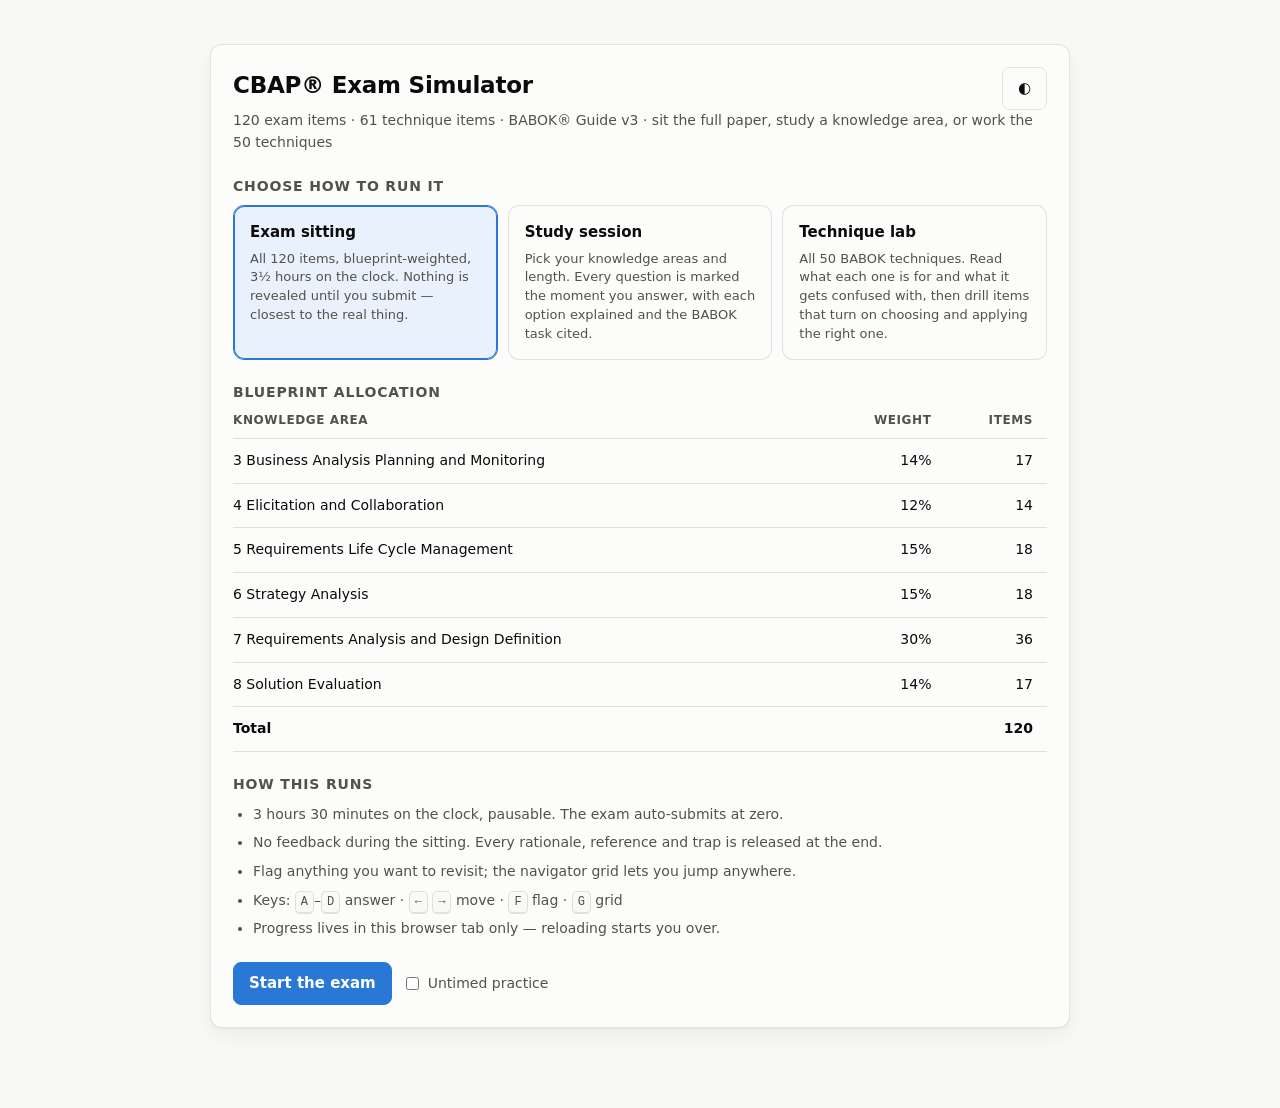
==== index.html @ 539203f0 "Draw the five diagram notations properly instead of as boxes in a row Nine techniques rendered as `f" ====
<!DOCTYPE html>
<html lang="en-AU" data-theme="light">
<head>
<meta charset="utf-8">
<meta name="viewport" content="width=device-width, initial-scale=1">
<title>CBAP® Exam Simulator — exam sitting, study mode or technique lab, BABOK® v3</title>
<style>
:root{
  color-scheme: light;
  --surface-1:#fcfcfb; --plane:#f9f9f7;
  --ink:#0b0b0b; --ink-2:#52514e; --muted:#898781;
  --grid:#e1e0d9; --axis:#c3c2b7; --border:rgba(11,11,11,0.10);
  --accent:#2a78d6; --accent-soft:#cde2fb; --accent-deep:#184f95;
  --good:#0ca30c; --warning:#fab219; --serious:#ec835a; --critical:#d03b3b;
  --good-ink:#006300;
  --meter-track:#eceae4;
  --sel:#e9f1fd;
  --shadow:0 1px 2px rgba(11,11,11,.05), 0 8px 24px rgba(11,11,11,.06);
}
:root[data-theme="dark"]{
  color-scheme: dark;
  --surface-1:#1a1a19; --plane:#0d0d0d;
  --ink:#ffffff; --ink-2:#c3c2b7; --muted:#898781;
  --grid:#2c2c2a; --axis:#383835; --border:rgba(255,255,255,0.10);
  --accent:#3987e5; --accent-soft:#184f95; --accent-deep:#86b6ef;
  --good:#0ca30c; --warning:#fab219; --serious:#ec835a; --critical:#d03b3b;
  --good-ink:#0ca30c;
  --meter-track:#242422;
  --sel:#12233a;
  --shadow:0 1px 2px rgba(0,0,0,.4), 0 8px 24px rgba(0,0,0,.35);
}
*{box-sizing:border-box}
html,body{margin:0;padding:0}
body{
  background:var(--plane); color:var(--ink);
  font:15px/1.55 system-ui,-apple-system,"Segoe UI",sans-serif;
  -webkit-font-smoothing:antialiased;
}
.wrap{max-width:900px;margin:0 auto;padding:0 20px 80px}
.card{background:var(--surface-1);border:1px solid var(--border);border-radius:12px;padding:22px;box-shadow:var(--shadow)}
h1{font-size:23px;line-height:1.25;margin:0 0 6px;letter-spacing:-.01em}
h2{font-size:17px;margin:30px 0 10px;letter-spacing:-.01em}
h3{font-size:14px;margin:22px 0 8px;text-transform:uppercase;letter-spacing:.06em;color:var(--ink-2)}
p{margin:0 0 12px}
.sub{color:var(--ink-2);font-size:14px}
.mono{font-variant-numeric:tabular-nums}
button{font:inherit;cursor:pointer;border-radius:8px;border:1px solid var(--border);background:var(--surface-1);color:var(--ink);padding:9px 15px;transition:background .12s,border-color .12s}
button:hover:not(:disabled){border-color:var(--axis)}
button:disabled{opacity:.4;cursor:not-allowed}
button.primary{background:var(--accent);border-color:var(--accent);color:#fff;font-weight:600}
button.primary:hover:not(:disabled){background:var(--accent-deep);border-color:var(--accent-deep)}
button.ghost{background:transparent}
.row{display:flex;gap:10px;align-items:center;flex-wrap:wrap}
.spacer{flex:1}

/* top bar */
header.bar{position:sticky;top:0;z-index:20;background:var(--plane);border-bottom:1px solid var(--border);padding:10px 0;margin-bottom:22px}
.bar .wrap{padding-bottom:0}
.clock{font-variant-numeric:tabular-nums;font-weight:650;font-size:19px;letter-spacing:.01em;padding:4px 10px;border-radius:8px;background:var(--surface-1);border:1px solid var(--border)}
.clock.warn{color:var(--critical);border-color:var(--critical)}
.pill{font-size:13px;color:var(--ink-2);padding:4px 10px;border-radius:99px;border:1px solid var(--border);background:var(--surface-1)}
.progressline{height:3px;background:var(--meter-track);border-radius:2px;overflow:hidden;margin-top:10px}
.progressline > i{display:block;height:100%;background:var(--accent);border-radius:2px;transition:width .2s}

/* question */
.qhead{display:flex;align-items:baseline;gap:12px;margin-bottom:14px}
.qnum{font-weight:650;font-size:15px}
.stem{font-size:16px;line-height:1.62;margin-bottom:20px}
.opts{display:flex;flex-direction:column;gap:8px}
.opt{display:flex;gap:12px;align-items:flex-start;padding:13px 15px;border:1px solid var(--border);border-radius:10px;background:var(--surface-1);cursor:pointer;transition:background .1s,border-color .1s}
.opt:hover{background:var(--sel)}
.opt.sel{border-color:var(--accent);background:var(--sel);box-shadow:inset 0 0 0 1px var(--accent)}
.opt .ltr{font-weight:700;color:var(--ink-2);min-width:16px}
.opt.sel .ltr{color:var(--accent)}
.opt input{display:none}
.flagbtn.on{border-color:var(--serious);color:var(--serious);font-weight:600}

/* navigator */
.navgrid{display:grid;grid-template-columns:repeat(auto-fill,minmax(38px,1fr));gap:6px;margin-top:14px}
.cell{position:relative;aspect-ratio:1;border-radius:7px;border:1px solid var(--border);background:var(--surface-1);color:var(--ink-2);font-size:12px;font-variant-numeric:tabular-nums;display:flex;align-items:center;justify-content:center;padding:0}
.cell.answered{background:var(--accent-soft);border-color:transparent;color:var(--ink)}
:root[data-theme="dark"] .cell.answered{color:#fff}
.cell.current{box-shadow:0 0 0 2px var(--accent);border-color:var(--accent)}
.cell.flag::after{content:"";position:absolute;top:3px;right:3px;width:6px;height:6px;border-radius:50%;background:var(--serious)}
.cell.right{background:var(--good);border-color:transparent;color:#fff}
.cell.wrong{background:var(--critical);border-color:transparent;color:#fff}
.cell.skipped{background:var(--muted);border-color:transparent;color:#fff}

/* results */
.hero{display:flex;gap:28px;align-items:flex-end;flex-wrap:wrap;margin:6px 0 4px}
.figure{font-size:52px;font-weight:680;line-height:1;letter-spacing:-.02em}
table{width:100%;border-collapse:collapse;font-size:14px}
th{text-align:left;font-weight:600;color:var(--ink-2);font-size:12px;text-transform:uppercase;letter-spacing:.05em;padding:0 10px 8px 0;border-bottom:1px solid var(--grid)}
td{padding:11px 10px 11px 0;border-bottom:1px solid var(--grid);vertical-align:middle}
td.num,th.num{text-align:right;font-variant-numeric:tabular-nums;padding-right:14px}
.meterwrap{display:flex;align-items:center;gap:10px;min-width:190px}
.meter{position:relative;flex:1;height:9px;background:var(--meter-track);border-radius:4px;overflow:visible}
.meter > i{display:block;height:100%;border-radius:4px;background:var(--accent)}
.meter .thresh{position:absolute;top:-3px;bottom:-3px;left:70%;width:1px;background:var(--axis)}
.meterval{font-variant-numeric:tabular-nums;font-weight:600;min-width:42px;text-align:right;font-size:13px}
.flagtag{display:inline-flex;align-items:center;gap:5px;font-size:12px;font-weight:600;padding:2px 8px;border-radius:99px;white-space:nowrap}
.flagtag.gap{color:var(--critical);border:1px solid var(--critical)}
.flagtag.ok{color:var(--good-ink);border:1px solid var(--good)}
ul.tight{margin:0 0 14px;padding-left:20px}
ul.tight li{margin-bottom:7px}
.callout{border-left:3px solid var(--accent);padding:2px 0 2px 14px;margin:12px 0;color:var(--ink-2)}

/* review */
.rev{border:1px solid var(--border);border-radius:12px;background:var(--surface-1);padding:20px;margin-bottom:14px}
.verdict{display:flex;gap:11px;padding:10px 12px;border-radius:9px;margin-bottom:7px;font-size:14px;line-height:1.5;border:1px solid transparent}
.verdict .ltr{font-weight:700;min-width:16px}
.verdict.correct{background:rgba(12,163,12,.09);border-color:rgba(12,163,12,.45)}
.verdict.chosen{background:rgba(208,59,59,.09);border-color:rgba(208,59,59,.45)}
.tagline{font-size:13px;color:var(--ink-2);margin-top:12px}
.tagline b{color:var(--ink);font-weight:600}
.marker{font-weight:700;font-size:14px}
.marker.ok{color:var(--good-ink)} .marker.no{color:var(--critical)}
.filters{display:flex;gap:8px;flex-wrap:wrap;margin:14px 0 18px}
.chip{font-size:13px;padding:6px 12px;border-radius:99px;border:1px solid var(--border);background:var(--surface-1);cursor:pointer}
.chip.on{background:var(--accent);border-color:var(--accent);color:#fff;font-weight:600}
.hidden{display:none !important}
.modal{position:fixed;inset:0;background:rgba(11,11,11,.5);display:flex;align-items:center;justify-content:center;z-index:60;padding:20px}
.modal .card{max-width:420px}
kbd{font:12px/1 ui-monospace,monospace;border:1px solid var(--border);border-bottom-width:2px;border-radius:5px;padding:3px 5px;background:var(--plane)}
@media (max-width:640px){
  .figure{font-size:42px} .wrap{padding:0 14px 60px} .stem{font-size:15px}
  .navgrid{grid-template-columns:repeat(auto-fill,minmax(34px,1fr))}
}
@media print{ header.bar{display:none} .card,.rev{break-inside:avoid} }

/* setup screen */
.modes{display:grid;grid-template-columns:1fr 1fr;gap:10px;margin-bottom:6px}
.modecard{display:flex;flex-direction:column;gap:5px;align-items:flex-start;text-align:left;padding:15px 16px;border-radius:11px;border:1px solid var(--border);background:var(--surface-1)}
.modecard b{font-size:15px}
.modecard .sub{font-size:13px;line-height:1.45}
.modecard.on{border-color:var(--accent);background:var(--sel);box-shadow:inset 0 0 0 1px var(--accent)}
.kagrid{display:grid;grid-template-columns:repeat(auto-fit,minmax(300px,1fr));gap:8px}
.kaopt{display:flex;gap:10px;align-items:flex-start;padding:11px 13px;border:1px solid var(--border);border-radius:10px;background:var(--surface-1);cursor:pointer;font-size:14px}
.kaopt:hover{background:var(--sel)}
.kaopt.on{border-color:var(--accent);background:var(--sel)}
.kaopt input{margin:3px 0 0;accent-color:var(--accent)}
.kaopt .cnt{color:var(--ink-2);font-size:13px;margin-left:auto;font-variant-numeric:tabular-nums;padding-left:10px}

/* study feedback */
.opt.locked{cursor:default}
.opt.locked:hover{background:var(--surface-1)}
.opt.right{border-color:var(--good);background:rgba(12,163,12,.09);box-shadow:inset 0 0 0 1px var(--good)}
.opt.right:hover{background:rgba(12,163,12,.09)}
.opt.wrong{border-color:var(--critical);background:rgba(208,59,59,.09);box-shadow:inset 0 0 0 1px var(--critical)}
.opt.wrong:hover{background:rgba(208,59,59,.09)}
.feedback{margin-top:22px;padding-top:18px;border-top:1px solid var(--grid)}
.banner{font-weight:650;font-size:15px;margin-bottom:13px}
.banner.ok{color:var(--good-ink)} .banner.no{color:var(--critical)}
@media (max-width:640px){ .modes{grid-template-columns:1fr} }

/* ---- technique lab ---- */
.modes{grid-template-columns:repeat(3,1fr)}
@media (max-width:860px){ .modes{grid-template-columns:1fr} }

.seg{display:inline-flex;border:1px solid var(--border);border-radius:9px;overflow:hidden;background:var(--surface-1)}
.seg button{border:0;border-radius:0;padding:8px 16px;background:transparent;font-size:14px}
.seg button+button{border-left:1px solid var(--border)}
.seg button.on{background:var(--accent);color:#fff;font-weight:600}

.tgroup{border:1px solid var(--border);border-radius:10px;margin-bottom:8px;overflow:hidden}
.tgroup>summary{cursor:pointer;padding:10px 14px;background:var(--plane);font-size:14px;font-weight:600;display:flex;gap:10px;align-items:center;list-style:none}
.tgroup>summary::-webkit-details-marker{display:none}
.tgroup>summary::before{content:"▸";color:var(--muted);font-size:12px}
.tgroup[open]>summary::before{content:"▾"}
.tgroup>summary .cnt{margin-left:auto;font-weight:400;color:var(--ink-2);font-size:13px}
.tlist{display:grid;grid-template-columns:repeat(auto-fit,minmax(280px,1fr));gap:6px;padding:10px 12px}
.topt{display:flex;gap:9px;align-items:center;padding:7px 10px;border:1px solid var(--border);border-radius:8px;cursor:pointer;font-size:13.5px;background:var(--surface-1)}
.topt.on{border-color:var(--accent);background:var(--sel)}
.topt input{margin:0;flex:none}
.topt .tn{color:var(--muted);font-variant-numeric:tabular-nums;flex:none}
.topt .cnt{margin-left:auto;color:var(--ink-2);font-size:12px;flex:none}
.topt.empty{opacity:.55}

/* ---- data exhibits inside a question ---- */
.exhibit{margin:16px 0 4px;border:1px solid var(--border);border-radius:10px;background:var(--plane);overflow:hidden}
.exhibit .xtitle{padding:9px 14px;border-bottom:1px solid var(--border);font-size:13px;font-weight:650;letter-spacing:.01em}
.exhibit .xbody{overflow-x:auto;padding:2px 0}
.exhibit table{width:100%;font-size:13.5px}
.exhibit th,.exhibit td{padding:7px 14px;border-bottom:1px solid var(--grid);text-align:left}
.exhibit th.num,.exhibit td.num{white-space:nowrap}
.exhibit td{min-width:90px}
.exhibit thead th{font-weight:600;color:var(--ink-2);background:var(--surface-1)}
.exhibit tr:last-child td{border-bottom:0}
.exhibit tbody tr:last-child td{font-weight:650}
.exhibit .xnote{padding:9px 14px;border-top:1px solid var(--border);font-size:12.5px;color:var(--ink-2)}
.tiles{display:grid;grid-template-columns:repeat(auto-fit,minmax(150px,1fr));gap:1px;background:var(--grid)}
.tile{background:var(--plane);padding:12px 14px}
.tile .tl{font-size:12px;color:var(--ink-2);margin-bottom:4px}
.tile .tv{font-size:19px;font-weight:650;letter-spacing:-.01em;font-variant-numeric:tabular-nums}
.tile .td{font-size:12px;margin-top:3px;color:var(--muted)}
.tile .td.up{color:var(--good-ink)} .tile .td.down{color:var(--critical)}
.bars{padding:12px 14px;display:grid;gap:9px}
.barrow{display:grid;grid-template-columns:minmax(120px,1.1fr) 2fr auto;gap:11px;align-items:center;font-size:12.5px}
.bartrack{height:8px;border-radius:5px;background:var(--meter-track);overflow:hidden}
.bartrack i{display:block;height:100%;background:var(--accent);border-radius:5px}
.barrow .bn{color:var(--ink-2);white-space:nowrap;font-variant-numeric:tabular-nums}
@media (max-width:640px){ .barrow{grid-template-columns:1fr;gap:3px} }

/* ---- learn cards ---- */
.tcard{background:var(--surface-1);border:1px solid var(--border);border-radius:12px;padding:20px 22px;margin-bottom:14px;box-shadow:var(--shadow)}
.tcard h3{margin:0 0 3px;text-transform:none;letter-spacing:-.01em;font-size:17px;color:var(--ink)}
.tcard .tmeta{font-size:12.5px;color:var(--muted);margin-bottom:13px}
.tcard .lbl{font-size:11.5px;text-transform:uppercase;letter-spacing:.07em;color:var(--muted);margin:13px 0 4px;font-weight:650}
.tcard .conf{border-left:3px solid var(--warning);padding-left:12px}
.tcard .mech{width:100%;font-size:13.5px;margin-top:4px}
.tcard .mech td{padding:6px 10px 6px 0;border-bottom:1px solid var(--grid);vertical-align:top}
.tcard .mech tr:last-child td{border-bottom:0}
.tcard .mech .mt{font-weight:600;white-space:nowrap}
.tcard .mech .mf{font-family:ui-monospace,SFMono-Regular,Menlo,monospace;font-size:12.5px;color:var(--accent-deep)}
.tcard .worked{background:var(--plane);border:1px solid var(--border);border-radius:9px;padding:13px 15px;font-size:13.5px;margin-top:6px}
.tcard .tt{display:inline-block;font-size:12px;color:var(--ink-2);border:1px solid var(--border);border-radius:99px;padding:2px 9px;margin:3px 5px 0 0}
.vtoggle{margin:2px 0 10px}
.vtoggle button{padding:5px 13px;font-size:13px}
/* blank template cells read as fillable, not as missing content */
.vpane[data-v="tpl"] .exhibit td:empty::after,
.vpane[data-v="tpl"] .cpanel .cpitem:empty::after{content:"";display:block;height:15px;
  border-bottom:1px dashed var(--axis);opacity:.55;min-width:52px}
.vpane[data-v="tpl"] td.mcell{min-height:56px}
.vpane[data-v="tpl"] .fnote:empty,.vpane[data-v="tpl"] .tnote:empty{display:block;height:14px}
@media print{ .vtoggle{display:none} .vpane[data-v="tpl"]{display:none} }
@media (max-width:640px){ .tcard .mech td{display:block;padding-bottom:2px} .tcard .mech tr{display:block;padding:6px 0;border-bottom:1px solid var(--grid)} }

/* one concept per block: a plain-English line, the numbers, then the picture */
.expl{border-top:1px solid var(--grid);padding-top:15px;margin-top:15px}
.expl:first-of-type{border-top:0;padding-top:2px}
.expl .eh{display:flex;gap:9px;align-items:baseline;flex-wrap:wrap;margin-bottom:4px}
.expl .eh b{font-size:15.5px}
.expl .en{flex:none;width:20px;height:20px;border-radius:50%;background:var(--accent);color:#fff;
  font-size:11.5px;font-weight:700;display:grid;place-items:center;align-self:center}
.expl .eh code{font-family:ui-monospace,SFMono-Regular,Menlo,monospace;font-size:12.5px;
  color:var(--accent-deep);background:var(--plane);border:1px solid var(--border);border-radius:6px;padding:1px 7px}
.expl .ep{font-size:14px;color:var(--ink-2);margin-bottom:2px}
.expl .exhibit{margin:12px 0 0}
.eindex{display:flex;flex-wrap:wrap;gap:6px;margin-bottom:4px}
.eindex a{display:inline-flex;align-items:center;gap:7px;font-size:12.5px;text-decoration:none;
  color:var(--ink-2);border:1px solid var(--border);border-radius:99px;padding:4px 11px 4px 5px;background:var(--plane)}
.eindex a:hover{border-color:var(--accent);color:var(--ink)}
.expl{scroll-margin-top:76px}
@media print{ .eindex{display:none} }

/* ---- worked-artefact exhibits: tree, matrix, flow, canvas ---- */
.tlevels{display:flex;flex-wrap:wrap;gap:14px;padding:11px 14px 2px;font-size:12px;color:var(--ink-2)}
.tlevels i{display:inline-grid;place-items:center;width:16px;height:16px;border-radius:50%;
  background:var(--accent-soft);color:var(--accent-deep);font-size:10px;font-weight:700;font-style:normal;margin-right:5px}
ul.tree,ul.tree ul{list-style:none;margin:0;padding:0}
ul.tree{padding:10px 14px 13px}
ul.tree ul{margin-left:9px;padding-left:15px;border-left:1px solid var(--axis)}
ul.tree li{position:relative;padding:3px 0}
ul.tree ul>li::before{content:"";position:absolute;left:-15px;top:16px;width:11px;height:1px;background:var(--axis)}
.tlab{font-size:13.5px}
ul.tree>li>.tlab{font-weight:650}
.tnote{display:block;font-size:12px;color:var(--muted)}

table.matrix{width:100%;border-collapse:separate;border-spacing:4px;font-size:13px}
table.matrix caption.mx{caption-side:top;text-align:right;font-size:12px;color:var(--ink-2);padding:9px 4px 2px}
table.matrix th{font-size:12px;font-weight:650;color:var(--ink-2);padding:3px 6px;text-align:center}
table.matrix th.mrow{text-align:right;white-space:nowrap;vertical-align:middle}
table.matrix td.mcorner{width:1px}
td.mcell{background:var(--surface-1);border:1px solid var(--border);border-radius:9px;padding:9px 11px;vertical-align:top;min-width:110px}
td.mcell b{display:block;font-size:11.5px;text-transform:uppercase;letter-spacing:.05em;color:var(--accent-deep);margin-bottom:4px}
td.mcell span{display:block;font-size:12.5px;color:var(--ink-2);padding:1px 0}
.my{font-size:12px;color:var(--ink-2);padding:2px 14px 10px}

.flow{display:flex;flex-wrap:wrap;align-items:stretch;gap:7px;padding:13px 14px}
.fstep{flex:1 1 140px;min-width:130px;background:var(--surface-1);border:1px solid var(--border);
  border-radius:9px;padding:9px 11px;display:flex;flex-direction:column;gap:2px}
.factor{font-size:11px;text-transform:uppercase;letter-spacing:.05em;color:var(--accent-deep);font-weight:650}
.flab{font-size:13px;font-weight:600}
.fnote{font-size:12px;color:var(--muted)}
.farrow{align-self:center;color:var(--axis);font-size:15px;flex:none}
.fbranch{border-top:1px solid var(--grid);padding:10px 14px;font-size:12.5px;color:var(--ink-2);display:grid;gap:3px}
.fbranch b{color:var(--ink);font-weight:600}

/* ---- SVG notation ---- */
.dgm{display:block;margin:13px 14px;font-family:system-ui,-apple-system,"Segoe UI",sans-serif}
.dgm text{fill:var(--ink)}
.dgm .sm{fill:var(--ink-2)}
.dgm .bad{fill:var(--critical)}
.dgm .box{fill:var(--surface-1);stroke:var(--axis);stroke-width:1.1}
.dgm .box.term{stroke:var(--ink-2);stroke-width:2}
.dgm .box.proc{fill:var(--sel);stroke:var(--accent)}
.dgm .box.ext{fill:var(--plane)}
.dgm .storefill{fill:var(--plane);stroke:none}
.dgm .storeline{stroke:var(--axis);stroke-width:1.4;fill:none}
.dgm .lane{fill:var(--plane)} .dgm .lanealt{fill:var(--surface-1)}
.dgm .sep{stroke:var(--grid);stroke-width:1}
.dgm .edge{stroke:var(--axis);stroke-width:1.3;fill:none}
.dgm .edge.thin{stroke-width:1}
.dgm .edge.dash{stroke-dasharray:4 3}
.dgm .edge.bad,.dgm path.bad{stroke:var(--critical)}
.dgm .ahd{fill:var(--axis);stroke:none}
.dgm .ahdn{fill:var(--critical);stroke:none}
.dgm .ahdo{fill:none;stroke:var(--axis);stroke-width:1.3}
.dgm .bound{fill:none;stroke:var(--axis);stroke-width:1.1;stroke-dasharray:5 4}
.dgm .fig{fill:none;stroke:var(--ink-2);stroke-width:1.6;stroke-linecap:round}
.dgm .life{stroke:var(--axis);stroke-width:1;stroke-dasharray:3 4}
.dgm .dot{fill:var(--ink-2)}

.canvasgrid{display:grid;grid-template-columns:repeat(var(--cc,3),1fr);gap:1px;background:var(--grid)}
/* The real Business Model Canvas: partners tall left, value proposition centre,
   segments tall right, cost and revenue across the foot. */
.canvasgrid.bmc{grid-template-columns:repeat(5,1fr);
  grid-template-areas:"b1 b2 b3 b4 b6" "b1 b9 b3 b5 b6" "b8 b8 b8 b7 b7"}
@media (max-width:760px){ .canvasgrid.bmc{grid-template-columns:1fr;grid-template-areas:none}
  .canvasgrid.bmc .cpanel{grid-area:auto !important} }
.cpanel{background:var(--surface-1);padding:10px 12px;min-height:74px}
.cplab{font-size:11px;text-transform:uppercase;letter-spacing:.05em;color:var(--accent-deep);font-weight:650;margin-bottom:5px}
.cpitem{font-size:12.5px;color:var(--ink-2);padding:1px 0}
@media (max-width:640px){
  .canvasgrid{grid-template-columns:1fr}
  .flow{display:grid;grid-template-columns:1fr}
  .farrow{display:none}
  td.mcell{min-width:0}
  table.matrix{font-size:12px}
}
</style>
</head>
<body>

<!-- ============ START ============ -->
<section id="start">
  <div class="wrap" style="padding-top:44px">
    <div class="card">
      <div class="row"><h1 style="flex:1">CBAP® Exam Simulator</h1>
        <button class="ghost" id="themeBtn" title="Toggle light / dark">◐</button></div>
      <p class="sub">120 exam items · 61 technique items · BABOK® Guide v3 · sit the full paper, study a knowledge area, or work the 50 techniques</p>

      <h3>Choose how to run it</h3>
      <div class="modes">
        <button class="modecard on" data-mode="exam">
          <b>Exam sitting</b>
          <span class="sub">All 120 items, blueprint-weighted, 3½ hours on the clock. Nothing is revealed until you submit — closest to the real thing.</span>
        </button>
        <button class="modecard" data-mode="study">
          <b>Study session</b>
          <span class="sub">Pick your knowledge areas and length. Every question is marked the moment you answer, with each option explained and the BABOK task cited.</span>
        </button>
        <button class="modecard" data-mode="technique">
          <b>Technique lab</b>
          <span class="sub">All 50 BABOK techniques. Read what each one is for and what it gets confused with, then drill items that turn on choosing and applying the right one.</span>
        </button>
      </div>

      <!-- ---- exam pane ---- -->
      <div id="examPane">
        <h3>Blueprint allocation</h3>
        <table>
          <thead><tr><th>Knowledge Area</th><th class="num">Weight</th><th class="num">Items</th></tr></thead>
          <tbody id="allocBody"></tbody>
        </table>

        <h3>How this runs</h3>
        <ul class="tight sub">
          <li>3 hours 30 minutes on the clock, pausable. The exam auto-submits at zero.</li>
          <li>No feedback during the sitting. Every rationale, reference and trap is released at the end.</li>
          <li>Flag anything you want to revisit; the navigator grid lets you jump anywhere.</li>
          <li>Keys: <kbd>A</kbd>–<kbd>D</kbd> answer · <kbd>←</kbd> <kbd>→</kbd> move · <kbd>F</kbd> flag · <kbd>G</kbd> grid</li>
          <li>Progress lives in this browser tab only — reloading starts you over.</li>
        </ul>
      </div>

      <!-- ---- study pane ---- -->
      <div id="studyPane" class="hidden">
        <h3>Knowledge areas to include</h3>
        <div class="kagrid" id="kaGrid"></div>
        <div class="row" style="margin-top:10px">
          <button class="chip" id="kaAll">Select all</button>
          <button class="chip" id="kaNone">Clear</button>
          <span class="sub" id="poolNote"></span>
        </div>

        <h3>Session length</h3>
        <div class="filters" id="lenChips" style="margin-bottom:6px">
          <button class="chip" data-n="10">10 questions</button>
          <button class="chip on" data-n="25">25 questions</button>
          <button class="chip" data-n="50">50 questions</button>
          <button class="chip" data-n="0">Everything selected</button>
        </div>
        <p class="sub" id="mixNote" style="margin-bottom:0"></p>

        <h3>How this runs</h3>
        <ul class="tight sub">
          <li>Answer, and the item is marked straight away — you cannot change it, same as thinking it through properly the first time.</li>
          <li>Every option gets a verdict, not just the right one. Knowing why B fails is what the exam actually tests.</li>
          <li>Each item cites its BABOK v3 task, so you know exactly what to re-read.</li>
          <li>Questions and options are shuffled each session, so retaking a set is not a memory test.</li>
          <li>Untimed, but the clock counts up — useful, since the real exam allows about 105 seconds per item.</li>
          <li>The end-of-session summary breaks your score down by knowledge area.</li>
        </ul>
      </div>

      <!-- ---- technique pane ---- -->
      <div id="techPane" class="hidden">
        <h3>What do you want to do</h3>
        <div class="seg" id="techSeg">
          <button class="on" data-t="learn">Learn the techniques</button>
          <button data-t="drill">Drill the questions</button>
        </div>
        <p class="sub" id="techSegNote" style="margin:10px 0 0"></p>

        <h3>Techniques to include</h3>
        <div class="row" style="margin-bottom:10px">
          <button class="chip" id="tAll">Select all 50</button>
          <button class="chip" id="tNone">Clear</button>
          <button class="chip" id="tQuant">Numeric techniques only</button>
        </div>
        <div id="tGroups"></div>
        <label class="sub row" style="gap:7px;margin-top:12px"><input type="checkbox" id="tExhibitOnly"> Only items carrying a data exhibit — a table or dashboard to work from</label>
        <p class="sub" id="tPoolNote" style="margin-top:8px"></p>

        <div id="techLenWrap">
          <h3>Drill length</h3>
          <div class="filters" id="tLenChips" style="margin-bottom:6px">
            <button class="chip" data-n="10">10 questions</button>
            <button class="chip on" data-n="25">25 questions</button>
            <button class="chip" data-n="50">50 questions</button>
            <button class="chip" data-n="0">Everything selected</button>
          </div>
        </div>

        <h3>How this runs</h3>
        <ul class="tight sub">
          <li><b>Learn</b> gives you a card per technique: what it is for, when to reach for it, and the technique it is most often confused with — which is where the exam sets its traps.</li>
          <li><b>Drill</b> is marked after every question, like study mode, and tells you which technique each item turned on.</li>
          <li>Items are drawn from a dedicated technique bank plus every item in the main 120 that turns on a named technique.</li>
          <li>Financial Analysis, Estimation, Risk and KPI items carry data exhibits — tables and dashboards you have to read rather than recognise.</li>
          <li>The end-of-session summary scores you by technique and by the group the technique sits in.</li>
        </ul>
      </div>

      <div class="row" style="margin-top:22px">
        <button class="primary" id="startBtn">Start the exam</button>
        <label class="sub row" style="gap:6px" id="noTimerWrap"><input type="checkbox" id="noTimer"> Untimed practice</label>
      </div>
    </div>
  </div>
</section>

<!-- ============ EXAM ============ -->
<section id="exam" class="hidden">
  <header class="bar"><div class="wrap row">
    <span class="clock mono" id="clock">3:30:00</span>
    <button class="ghost" id="pauseBtn">Pause</button>
    <span class="pill" id="counter">1 / 120</span>
    <span class="pill hidden" id="scorePill"></span>
    <span class="spacer"></span>
    <button class="ghost" id="gridBtn">Grid</button>
    <button class="ghost" id="themeBtn2">◐</button>
    <button id="submitBtn">Submit</button>
    <div class="progressline" style="width:100%"><i id="pbar" style="width:0%"></i></div>
  </div></header>

  <div class="wrap">
    <div id="navPanel" class="card hidden" style="margin-bottom:18px">
      <div class="row"><b style="flex:1">Question navigator</b>
        <span class="sub" id="navStats"></span></div>
      <div class="navgrid" id="navGrid"></div>
    </div>

    <div class="card">
      <div class="qhead"><span class="qnum" id="qnum">Question 1 of 120</span>
        <span class="pill hidden" id="kaPill"></span>
        <span class="spacer"></span>
        <button class="ghost flagbtn" id="flagBtn">⚑ Flag</button></div>
      <div class="stem" id="stem"></div>
      <div class="opts" id="opts"></div>
      <div id="fb" class="feedback hidden"></div>
      <div class="row" style="margin-top:22px">
        <button id="prevBtn">← Previous</button>
        <button id="nextBtn">Next →</button>
        <span class="spacer"></span>
        <button class="ghost" id="clearBtn">Clear answer</button>
      </div>
    </div>
  </div>
</section>

<!-- ============ RESULTS ============ -->
<section id="results" class="hidden">
  <header class="bar"><div class="wrap row">
    <b style="flex:1">Results &amp; study plan</b>
    <button class="ghost" id="themeBtn3">◐</button>
    <button class="ghost" id="printBtn">Print / save PDF</button>
    <button id="restartBtn">New sitting</button>
  </div></header>
  <div class="wrap" id="resultsBody"></div>
</section>

<!-- ============ LEARN ============ -->
<section id="learn" class="hidden">
  <header class="bar"><div class="wrap row">
    <b style="flex:1">Technique reference</b>
    <span class="pill" id="learnCount"></span>
    <button class="ghost" id="themeBtn4">◐</button>
    <button class="ghost" id="learnPrintBtn">Print / save PDF</button>
    <button class="ghost" id="learnBackBtn">← Setup</button>
    <button class="primary" id="learnDrillBtn">Drill these →</button>
  </div></header>
  <div class="wrap" id="learnBody"></div>
</section>

<div id="modalHost"></div>

<script>
/* === generated data — see build.js, do not edit by hand === */
const QUESTIONS = [
 {
  "n": 1,
  "ka": 7,
  "kaName": "Requirements Analysis and Design Definition",
  "task": "7.6 Analyze Potential Value and Recommend Solution",
  "trap": "Doing project management work instead of business analysis work",
  "stem": "A local council is deciding between two designs for kerbside hard waste booking. Both options have been described and councillors have asked for a recommendation at the ordinary meeting four weeks away. The council depot car park is being resurfaced. The programme manager suggests the BA spend the four weeks producing a detailed work breakdown structure and resourcing profile for each design so councillors can see what delivery involves. How should the BA proceed?",
  "why": "Work breakdown structures and resourcing profiles are project management products and do not tell councillors which design is worth more to the community. The analysis owed is of potential value against objectives and constraints, leading to a justified recommendation. The depot resurfacing is planted noise.",
  "options": [
   {
    "text": "Produce the work breakdown and resourcing profile as suggested, since councillors will want delivery certainty first.",
    "verdict": "Delivery planning is project management work and building it for both designs consumes the window without informing the choice."
   },
   {
    "text": "Defer the recommendation until the depot resurfacing is finished and depot staff can confirm the operating model.",
    "verdict": "The resurfacing has no connection to hard waste booking and deferring on that basis misses the ordinary meeting."
   },
   {
    "text": "Ask the programme manager to produce the estimates whilst the BA drafts an implementation schedule for both designs.",
    "verdict": "Splitting the work does not change its nature, and drafting schedules is still delivery planning rather than value analysis."
   },
   {
    "text": "Analyse the potential value of each design against the council's objectives and constraints, then recommend one.",
    "verdict": "The task owed to councillors is a value based recommendation, not a delivery plan for options not yet chosen."
   }
  ],
  "answer": 3
 },
 {
  "n": 2,
  "ka": 5,
  "kaName": "Requirements Life Cycle Management",
  "task": "5.1 Trace Requirements",
  "techniques": [
   "10.2 Backlog Management"
  ],
  "trap": "Being led by an irrelevant detail planted in the scenario",
  "stem": "A public university is replacing its student placement system using a small co-located team on a two-month timebox. The BA has been asked to establish traceability. The programme sponsor has read that a regulator required a neighbouring institution to maintain full bidirectional traceability across its finance system, and wants the same here. Placement data falls outside that regulation. The team works from a lightweight backlog tool. What should the BA do next?",
  "why": "The regulatory precedent applies to a different institution's finance data and is the planted detail. The level of traceability formality is chosen to suit the risk, complexity and approach of this change, and a two-month timebox with a lightweight tool argues against exhaustive bidirectional linking.",
  "options": [
   {
    "text": "Adopt full bidirectional traceability across all requirements to match the regulator's expectation of the finance system.",
    "verdict": "That obligation attaches to another institution's finance data and imposes effort the placement change does not warrant."
   },
   {
    "text": "Ask the sponsor to fund a requirements management tool capable of automated impact reporting.",
    "verdict": "Tooling may help eventually, but the decision required now is how much formality this change actually needs."
   },
   {
    "text": "Agree a level of traceability formality proportionate to this change's risk and the team's approach.",
    "verdict": "Formality is a deliberate choice matched to risk, complexity and methodology rather than to another organisation's regulatory obligation."
   },
   {
    "text": "Defer traceability decisions until the requirements are approved and a baseline has been set.",
    "verdict": "Traceability is established as requirements are developed; deferring it loses the relationships needed to manage change."
   }
  ],
  "answer": 2
 },
 {
  "n": 3,
  "ka": 7,
  "kaName": "Requirements Analysis and Design Definition",
  "task": "7.5 Define Design Options",
  "trap": "Treating a stakeholder's stated want as the requirement",
  "stem": "A public university must replace its timetabling system. Requirements are approved and a change strategy is in place. The academic registrar favours building in house, because two staff developers previously wrote the examinations scheduler. University procurement policy requires open tender for any purchase above a threshold, and the architecture board must endorse any new platform. A student wellbeing campaign launched this week. The BA is preparing the design options for the project board. What should the BA do?",
  "why": "The registrar's preference is one input, whereas the procurement threshold and architecture endorsement are genuine constraints that shape every option. Describing only the in house build treats a preference as a decision, and running a tender or seeking endorsement first presumes an outcome the options have not yet established. The wellbeing campaign is noise.",
  "options": [
   {
    "text": "Describe only the in house build, since the registrar owns timetabling and has stated a clear preference for it.",
    "verdict": "Ownership of a function does not convert a preference into the requirement, and the alternatives remain viable."
   },
   {
    "text": "Describe build, buy and hybrid approaches, treating the procurement and architecture rules as constraints applying to each.",
    "verdict": "Constraints shape the options rather than select among them, and a stakeholder preference does not narrow the set on its own."
   },
   {
    "text": "Ask procurement to run an open tender so that vendor responses can become the basis of the design options.",
    "verdict": "A tender only explores the buy approach and would leave the build and hybrid approaches undescribed."
   },
   {
    "text": "Seek architecture board endorsement of the preferred platform before describing any of the candidate design options.",
    "verdict": "Endorsement is a governance step for a chosen platform, which presumes a decision the option descriptions have not yet supported."
   }
  ],
  "answer": 1
 },
 {
  "n": 4,
  "ka": 6,
  "kaName": "Strategy Analysis",
  "task": "6.2 Define Future State",
  "techniques": [
   "10.4 Benchmarking and Market Analysis",
   "10.35 Process Modelling"
  ],
  "trap": "Treating a stakeholder's stated want as the requirement",
  "stem": "A telco's customer director has declared that the future state will deliver \"best-in-class service experience\" and wants the BA to build the case on that phrase. Current state analysis shows first-contact resolution sitting at 54 per cent, with repeat calls concentrated in mobile plan changes. The board has said it will fund only commitments it can later verify. The telco is concurrently refreshing its retail store fit-outs. What should the BA do next?",
  "why": "The board will fund only verifiable commitments, so the aspiration has to be restated as objectives with defined targets and timeframes tied to the observed weakness in plan changes. Adopting the phrase as written leaves nothing that can be measured or later evaluated.",
  "options": [
   {
    "text": "State the future state as objectives with defined targets, such as first-contact resolution for plan changes.",
    "verdict": "Measurable objectives give the board something verifiable and anchor the future state to the observed weakness."
   },
   {
    "text": "Benchmark competitor service performance to establish what best-in-class would mean in the local telco market.",
    "verdict": "Benchmarking may inform a target level but leaves the objective itself undefined and unowned."
   },
   {
    "text": "Model the future state processes for plan changes so the intended experience improvement becomes visible.",
    "verdict": "Process modelling helps describe the future state but does not supply the verifiable commitment the board requires."
   },
   {
    "text": "Adopt the director's wording as the stated business objective and elaborate the supporting requirements beneath it.",
    "verdict": "An unmeasurable aspiration cannot be tested for achievement and fails the board's stated funding condition."
   }
  ],
  "answer": 0
 },
 {
  "n": 5,
  "ka": 7,
  "kaName": "Requirements Analysis and Design Definition",
  "task": "7.4 Define Requirements Architecture",
  "trap": "Choosing the most thorough option when the scenario constrains time or access",
  "stem": "Karrinup Logistics holds around 1,200 requirements spanning depot operations, fleet telematics and the customer portal. New requirements arrive each fortnight, and the BA can no longer tell whether a newly proposed one duplicates or contradicts something already recorded. Go-live is ten weeks away and two analysts have left the team. A fleet livery refresh was announced this morning. What should the BA do next?",
  "why": "Duplication and contradiction at this scale are symptoms of an unstructured set, so defining the structure and the relationships within it is what makes the set navigable. The reduced team and ten-week window rule out an exhaustive review, and the livery refresh is noise.",
  "options": [
   {
    "text": "Review all 1,200 requirements individually with each stakeholder group to identify every duplicate and contradiction.",
    "verdict": "An exhaustive line-by-line review is unachievable with ten weeks remaining and two analysts gone."
   },
   {
    "text": "Organise the requirements into an agreed structure with relationships so duplicates and gaps become visible.",
    "verdict": "A structured set with explicit relationships lets each new requirement be positioned and checked against the whole."
   },
   {
    "text": "Assess each newly arrived requirement through change control for its impact against the approved baseline.",
    "verdict": "Impact assessment works one change at a time and still cannot reveal duplication across the whole set."
   },
   {
    "text": "Freeze the requirements baseline until go-live so that no further requirements can enter the set.",
    "verdict": "Freezing suppresses new information rather than making the existing set coherent and navigable."
   }
  ],
  "answer": 1
 },
 {
  "n": 6,
  "ka": 3,
  "kaName": "Business Analysis Planning and Monitoring",
  "task": "3.3 Plan Business Analysis Governance",
  "techniques": [
   "10.7 Business Cases",
   "10.33 Prioritisation"
  ],
  "trap": "Confusing a Task with a Technique, or a Technique with an Input/Output",
  "stem": "An electricity distributor is planning the analysis work for a smart metering upgrade affecting field crews, the wholesale market operator and a shared services function. Funding is capped by the regulator's determination, and the sponsor has asked how competing demands from these three groups will be settled when not everything can be funded. The distributor is separately trialling drones for line inspection. The business analyst wants this settled and recorded before elicitation begins. Which decision does the sponsor's question require the analyst to make?",
  "why": "The sponsor's question is about how competing demands are ranked and by whom when funding is capped, which is a prioritisation decision-rights matter. Elicitation techniques, repositories and benefit measures are all legitimate concerns but none of them settles who ranks requirements against what criteria.",
  "options": [
   {
    "text": "The measures that will show whether the metering upgrade has reduced outage duration as the business case forecast.",
    "verdict": "Benefit measures assess how the delivered solution performs, not how analysis decisions will be made."
   },
   {
    "text": "The repository in which prioritised requirements will be recorded and from which they can later be retrieved and reused.",
    "verdict": "Where requirements are held addresses information management rather than who decides their relative ranking."
   },
   {
    "text": "The techniques that will be used to elicit requirements from the field crews and the wholesale market operator.",
    "verdict": "Choosing elicitation techniques is a separate planning concern and does not resolve competing demands."
   },
   {
    "text": "The prioritisation approach, naming who ranks competing requirements and the criteria those rankings will be based upon.",
    "verdict": "Capped funding and three competing groups make ranking authority and criteria the decision that must be recorded."
   }
  ],
  "answer": 3
 },
 {
  "n": 7,
  "ka": 7,
  "kaName": "Requirements Analysis and Design Definition",
  "task": "7.2 Verify Requirements",
  "techniques": [
   "10.1 Acceptance and Evaluation Criteria"
  ],
  "trap": "Choosing a technically correct but not BEST answer",
  "stem": "Tallowood Super is automating insurance-cover changes. One requirement reads: 'members should be notified promptly of any change to their cover'. Testers report they cannot design a test for it. Marketing has asked that the notification carry the fund's refreshed logo. Design begins in a fortnight, and the product owner has already agreed the requirement in principle. What should the BA do next?",
  "why": "Testability is a characteristic of the requirement itself, so the imprecise word has to be replaced in the statement rather than compensated for in test artefacts. Agreement in principle does not cure the defect, and the logo request is irrelevant.",
  "options": [
   {
    "text": "Confirm with the product owner that prompt notification supports the fund's member retention objective.",
    "verdict": "Checking alignment to an objective is a value question and does nothing to make the statement testable."
   },
   {
    "text": "Restate the requirement with a defined timeframe and channel so its satisfaction can be objectively assessed.",
    "verdict": "A requirement that cannot be tested is not of sufficient quality, and restating it removes the cause."
   },
   {
    "text": "Accept the requirement as agreed and raise a change request once the design approach has settled.",
    "verdict": "Deferring a known defect carries it into design, where correcting it costs considerably more."
   },
   {
    "text": "Ask the testers to write acceptance criteria giving 'promptly' a measurable meaning inside the test plan.",
    "verdict": "Pushing the ambiguity into test artefacts leaves the requirement itself imprecise and open to interpretation."
   }
  ],
  "answer": 1
 },
 {
  "n": 8,
  "ka": 5,
  "kaName": "Requirements Life Cycle Management",
  "task": "5.1 Trace Requirements",
  "techniques": [
   "10.22 Functional Decomposition"
  ],
  "trap": "Confusing a Task with a Technique, or a Technique with an Input/Output",
  "stem": "A federal services agency is rebuilding its concessions eligibility platform. The BA has documented a business requirement that concession status be confirmed within one working day, and a set of stakeholder requirements elaborated beneath it. The delivery manager asks the BA to \"stand up a coverage matrix\" so the steering committee can see that nothing has been missed. The agency migrated its requirements tooling to a cloud repository last month. Which action best reflects sound practice?",
  "why": "The steering committee wants assurance that the levels of requirement align, which comes from recorded derive relationships between the business requirement and the stakeholder requirements below it. A coverage matrix is a way of presenting traceability information held in the repository, not a technique the BA selects.",
  "options": [
   {
    "text": "Record derive relationships between the business requirement and its stakeholder requirements, then report coverage from those links.",
    "verdict": "Derive captures the elaboration of one requirement from another, and coverage is simply a view over the relationships already recorded."
   },
   {
    "text": "Decompose the business requirement functionally into finer components before recording any relationships between the levels.",
    "verdict": "Functional decomposition can support tracing, but further decomposition does not give the assurance that relationships are recorded."
   },
   {
    "text": "Adopt the coverage matrix as the project's chosen traceability technique and maintain it separately from the requirements repository.",
    "verdict": "A coverage matrix presents traceability information; treating it as a technique and keeping it outside the repository invites divergence."
   },
   {
    "text": "Create validate relationships from each stakeholder requirement to the draft test cases the testing team has prepared.",
    "verdict": "Validate relationships connect requirements to test cases and matter later; they do not establish alignment between requirement levels."
   }
  ],
  "answer": 0
 },
 {
  "n": 9,
  "ka": 7,
  "kaName": "Requirements Analysis and Design Definition",
  "task": "7.5 Define Design Options",
  "techniques": [
   "10.9 Business Rules Analysis",
   "10.20 Financial Analysis",
   "10.41 Scope Modelling"
  ],
  "trap": "Doing project management work instead of business analysis work",
  "stem": "An iron ore miner needs to lift haul truck availability. The approved change strategy permits three approaches: extend the existing maintenance management system, procure a specialist predictive maintenance product, or outsource condition monitoring to the truck manufacturer. Site two way radios were upgraded last quarter. The general manager wants a comparison of the approaches before the next board meeting, and notes that each approach implies quite different roles, business rules and equipment on site. What should the BA produce?",
  "why": "Each approach changes people, policies and infrastructure differently, so the deliverable is a description of the components and consequences of each. Schedules and resourcing profiles are project management outputs, and a full financial appraisal belongs with the later value analysis. The radio upgrade is planted noise.",
  "options": [
   {
    "text": "A scope model bounding the maintenance function so that the three approaches can each be assessed for scope creep.",
    "verdict": "Bounding scope is useful earlier but it does not tell the board what distinguishes one approach from another."
   },
   {
    "text": "A resourcing plan and indicative schedule for each approach so the general manager can judge delivery feasibility at the board.",
    "verdict": "Schedules and resourcing profiles are project management deliverables and do not describe what each design would actually be."
   },
   {
    "text": "A description of each approach setting out the solution components involved and the changes to roles and business rules implied.",
    "verdict": "Describing each option in terms of its components and organisational consequences is what makes the approaches comparable."
   },
   {
    "text": "A cost benefit appraisal of the three approaches with net present value calculated across the fleet's remaining service life.",
    "verdict": "Financial appraisal belongs to the later analysis of potential value, which depends on the options first being described."
   }
  ],
  "answer": 2
 },
 {
  "n": 10,
  "ka": 6,
  "kaName": "Strategy Analysis",
  "task": "6.1 Analyze Current State",
  "trap": "Being led by an irrelevant detail planted in the scenario",
  "stem": "A national not-for-profit providing disability support has asked a BA to look at why volunteer onboarding takes eleven weeks. At the kick-off the chief operating officer mentions she has seen a demonstration of a rostering platform from a vendor she rates highly and would \"like it considered\". Volunteer numbers have fallen by a fifth over the year. The organisation's annual fundraising gala is in October. What should the BA do next?",
  "why": "The eleven-week onboarding duration is the stated concern and nothing yet shows where that time goes. The executive's vendor preference is a planted distraction with no established link to the delay, so describing how onboarding is performed today comes first.",
  "options": [
   {
    "text": "Define the onboarding duration the organisation should target before examining the present process.",
    "verdict": "A target set without knowing where time is spent has no basis and belongs to future state work."
   },
   {
    "text": "Describe how volunteer onboarding is performed today and where the eleven weeks is consumed.",
    "verdict": "Locating where the elapsed time accumulates establishes the problem before any product is entertained."
   },
   {
    "text": "Arrange a structured evaluation of the rostering platform against the onboarding delays being reported.",
    "verdict": "Evaluating a product assumes it addresses a cause of delay that has not yet been identified."
   },
   {
    "text": "Record the rostering platform as a constraint on the change and shape the analysis around it.",
    "verdict": "A preference voiced in a meeting is not a constraint, and treating it as one narrows the analysis wrongly."
   }
  ],
  "answer": 1
 },
 {
  "n": 11,
  "ka": 7,
  "kaName": "Requirements Analysis and Design Definition",
  "task": "7.6 Analyze Potential Value and Recommend Solution",
  "trap": "none",
  "stem": "A superannuation fund is choosing between two designs for member onboarding. The digital only design carries the stronger expected benefit but would change the daily work of all 240 contact centre staff within a single quarter, at the same time as the fund migrates its registry platform and with a third of its operations leaders having left. The fund sponsors a netball team. The BA is finalising the recommendation. What should weigh most heavily in the analysis?",
  "why": "Two concurrent changes, a compressed timeframe and depleted operational leadership speak directly to how much change the organisation can absorb. Adjusting the benefit case, canvassing staff support or resequencing delivery each touch part of the picture but none addresses absorption capacity. The netball sponsorship is planted noise.",
  "options": [
   {
    "text": "Whether the digital only design's benefit case remains positive once the registry migration's own costs are included.",
    "verdict": "Blending an unrelated programme's costs into this benefit case distorts the comparison without addressing absorption capacity."
   },
   {
    "text": "Whether the delivery schedule for the digital only design can be sequenced to start after the registry migration ends.",
    "verdict": "Sequencing is a delivery planning response and does not itself establish how much change the fund can absorb."
   },
   {
    "text": "Whether the fund can absorb this change alongside the registry migration given its reduced operational leadership.",
    "verdict": "Potential value must be analysed against the enterprise's capacity to take on the change, which is plainly strained here."
   },
   {
    "text": "Whether contact centre staff support the digital only design when consulted through the fund's staff engagement forums.",
    "verdict": "Staff sentiment is worth knowing but support is not the same as the organisation having the capacity to sustain the change."
   }
  ],
  "answer": 2
 },
 {
  "n": 12,
  "ka": 8,
  "kaName": "Solution Evaluation",
  "task": "8.5 Recommend Actions to Increase Solution Value",
  "trap": "Skipping a required stakeholder, approval or governance step",
  "stem": "A federal services agency's grants assessment solution performs as designed, but the value shortfall traces to two teams duplicating eligibility checks under separate delegations. The BA has assessed both the solution and the surrounding enterprise and concludes that an organisational change is needed. The agency's investment committee approves all changes to operating models. A media enquiry about grant timeliness is pending with the communications team. What should the BA do next?",
  "why": "The recommended action is organisational rather than technical, and operating model changes are decided by the investment committee. Presenting the recommendation with its value and cost puts the decision where authority sits. Agreeing the change privately with team leaders bypasses that governance route.",
  "options": [
   {
    "text": "Agree the delegation change directly with the two team leaders so the duplication stops in the next cycle.",
    "verdict": "Settling an operating model change informally bypasses the body authorised to approve it."
   },
   {
    "text": "Recommend enhancing the grants solution so that duplicate eligibility checks are detected and blocked automatically.",
    "verdict": "Enhancing a solution that performs as designed addresses the symptom rather than the duplicated delegations."
   },
   {
    "text": "Prepare a response to the media enquiry setting out how assessment timeliness is going to improve.",
    "verdict": "Media handling belongs to the communications team and does not advance the recommendation for decision."
   },
   {
    "text": "Put the organisational change recommendation, with its value and cost, to the investment committee for decision.",
    "verdict": "Operating model changes require the committee's approval, so the recommendation belongs in front of it."
   }
  ],
  "answer": 3
 },
 {
  "n": 13,
  "ka": 7,
  "kaName": "Requirements Analysis and Design Definition",
  "task": "7.1 Specify and Model Requirements",
  "techniques": [
   "10.11 Concept Modelling",
   "10.13 Data Flow Diagrams",
   "10.35 Process Modelling",
   "10.44 State Modelling"
  ],
  "trap": "Choosing a technically correct but not BEST answer",
  "stem": "At Corella Telecom, three teams use the word 'service' differently: network engineers mean a physical circuit, billing means a charged product line, and customer care means an open arrangement with a subscriber. Requirements written by each team therefore conflict without anyone noticing. The company's sponsorship of a football club was announced yesterday. Before further requirements are specified, the BA must stop the three interpretations from propagating into conflicting requirements. Which model best serves this?",
  "why": "The failure is definitional, with one term carrying three meanings, so what is needed is agreed vocabulary and the relationships between concepts. State, flow and process models all presume that agreement already exists; the sponsorship is noise.",
  "options": [
   {
    "text": "A process model of the service activation flow from order capture through to circuit provisioning.",
    "verdict": "Activity sequence does not resolve three teams meaning three different things by one term."
   },
   {
    "text": "A data flow diagram tracing service records as they move between the network, billing and care systems.",
    "verdict": "Tracing movement between systems assumes the concepts are already agreed, which is the problem here."
   },
   {
    "text": "A concept model defining each term and showing the relationships between the concepts the three teams use.",
    "verdict": "Shared meaning plus relationships between concepts is precisely what a concept model is built to convey."
   },
   {
    "text": "A state model showing the statuses a service passes through and the events that move it between them.",
    "verdict": "Lifecycle statuses matter later, but the disagreement is over what the concept means, not how it changes."
   }
  ],
  "answer": 2
 },
 {
  "n": 14,
  "ka": 3,
  "kaName": "Business Analysis Planning and Monitoring",
  "task": "3.1 Plan Business Analysis Approach",
  "techniques": [
   "10.33 Prioritisation"
  ],
  "trap": "Confusing a Task with a Technique, or a Technique with an Input/Output",
  "stem": "A SaaS scale-up has grown from forty to three hundred staff in eighteen months and wants to formalise how change is analysed. The chief product officer has asked the lead business analyst to document, before the next quarterly planning cycle, which analysis activities will be performed on each initiative, when they will occur, what will be produced and how rigorous each deliverable needs to be. Two squads work in two-week iterations whilst the billing team runs quarterly releases. A Singapore office opened last month. Which planning output is the chief product officer describing?",
  "why": "The request concerns the activities, their sequencing, the deliverables and the level of rigour, which is precisely the content of the analysis approach. The other descriptions are legitimate planning outputs, but each answers a different planning question about collaboration, decision rights or storage.",
  "options": [
   {
    "text": "An information management approach setting out how analysis outputs will be stored, accessed and reused across initiatives.",
    "verdict": "Storage, access and reuse address information management rather than which activities will be performed and when."
   },
   {
    "text": "A governance approach setting out how requirements will be prioritised, approved and changed across the squads and teams.",
    "verdict": "Decision rights and change authority form the governance approach, not the description of analysis activities."
   },
   {
    "text": "A stakeholder engagement approach setting out how collaboration with the squads and the billing team will be conducted.",
    "verdict": "Collaboration and communication planning is a separate output and does not describe activities or deliverables."
   },
   {
    "text": "A business analysis approach setting out the activities, their timing, the deliverables produced and the rigour applied.",
    "verdict": "Activities, timing, deliverables and level of formality are exactly what the analysis approach records."
   }
  ],
  "answer": 3
 },
 {
  "n": 15,
  "ka": 7,
  "kaName": "Requirements Analysis and Design Definition",
  "task": "7.5 Define Design Options",
  "techniques": [
   "10.50 Workshops"
  ],
  "trap": "Right action, wrong lifecycle stage",
  "stem": "A national freight operator records proof of delivery on paper at depots, and clerks type the dockets into the transport management system each evening. The BA and stakeholders have agreed that the improvement opportunity is to capture delivery evidence automatically at the point of delivery. Candidates include a driver mobile application, scanning hardware from the incumbent tracking vendor, and an integration with a third party courier network. The operator recently rebranded its trailers. The steering group asks what comes next. What should the BA do?",
  "why": "The opportunity is agreed and three candidates exist, so the next step is to describe each candidate against that opportunity. Recommending one of them jumps past the comparison, and returning to elicitation repeats work already done. The trailer rebrand is irrelevant.",
  "options": [
   {
    "text": "Recommend the driver mobile application, since it removes the evening data entry entirely and introduces no new vendor.",
    "verdict": "Recommending a solution is a later task and here it would rest on assertion rather than a described comparison."
   },
   {
    "text": "Describe what each candidate would involve, including the components required and how each addresses the automation opportunity.",
    "verdict": "Each candidate must be described in comparable terms before any judgement about which delivers more value can be made."
   },
   {
    "text": "Estimate the cost and duration of each candidate so the steering group can compare the implementation effort involved.",
    "verdict": "Effort and duration estimates are project management inputs and do not describe the design each candidate represents."
   },
   {
    "text": "Run a further workshop to elicit requirements about the paper based depot process before the candidates are considered.",
    "verdict": "Elicitation about the current process has already produced the agreed opportunity, so repeating it delays the work at hand."
   }
  ],
  "answer": 1
 },
 {
  "n": 16,
  "ka": 5,
  "kaName": "Requirements Life Cycle Management",
  "task": "5.4 Assess Requirements Changes",
  "techniques": [
   "10.2 Backlog Management"
  ],
  "trap": "Choosing a technically correct but not BEST answer",
  "stem": "A grain growers' co-operative has an approved requirements baseline for a harvest-receival system. A grower director proposes an additional moisture-testing capability. The BA's assessment shows modest benefit, significant cost and a two-week delay to receival season readiness. The co-operative's governance approach makes the programme steering committee the decision maker for changes to a baseline. The co-operative also sponsors the regional agricultural show each spring. What should the BA do next?",
  "why": "The assessment is complete, so the outstanding step is resolution by the body the governance approach names as decision maker for baselined changes. Recommending rejection or quietly deferring the item substitutes the BA's judgement for the steering committee's authority.",
  "options": [
   {
    "text": "Recommend rejecting the change because the cost and delay outweigh the benefit identified.",
    "verdict": "Offering a recommendation is reasonable, but the decision itself is not the BA's to make here."
   },
   {
    "text": "Ask the grower director to withdraw the proposal, given the pressure on the receival season readiness date.",
    "verdict": "Pressing a stakeholder to withdraw a proposal circumvents the forum established to weigh exactly this trade-off."
   },
   {
    "text": "Add the moisture-testing capability to a future release backlog and close the change request.",
    "verdict": "Deferring the item is itself a decision on a baselined change and belongs to the steering committee."
   },
   {
    "text": "Take the benefit, cost and timing assessment to the steering committee for a decision.",
    "verdict": "Impact resolution belongs to the decision maker named in the governance approach, informed by the BA's assessment."
   }
  ],
  "answer": 3
 },
 {
  "n": 17,
  "ka": 7,
  "kaName": "Requirements Analysis and Design Definition",
  "task": "7.5 Define Design Options",
  "trap": "none",
  "stem": "A metropolitan hospital wants to shorten the gap between a patient being declared medically fit and actually leaving the ward. Analysis attributes the delay to pharmacy dispensing, transport booking, and an internal rule requiring a consultant signature where registrars are qualified to sign. The hospital's new multi storey car park opened in May. The BA is describing design options for the executive. What should the BA do with the finding about the signature rule?",
  "why": "A design option is made up of more than software, and a business policy that adds delay is itself a component that options can change. Excluding it as out of scope or waiting on the vendor confines the design to system change and leaves the largest controllable delay untouched. The car park is planted noise.",
  "options": [
   {
    "text": "Treat the signature rule as a business policy component that one or more design options may change.",
    "verdict": "Design components include policies, processes and people, so a delegation rule is legitimately part of an option."
   },
   {
    "text": "Exclude it, because altering clinical delegation policy sits outside what a design option description can propose.",
    "verdict": "Policy change is squarely within the range of components a design option may include, so exclusion is unwarranted."
   },
   {
    "text": "Record it as a risk to the change strategy and refer it to the clinical governance committee for a ruling.",
    "verdict": "Governance will need to endorse a policy change, but recording it only as a risk removes it from the design entirely."
   },
   {
    "text": "Defer it until the clinical system vendor confirms whether electronic signatures can be configured by staff role.",
    "verdict": "Making the policy question wait on a vendor answer wrongly assumes the only available change is a technical one."
   }
  ],
  "answer": 0
 },
 {
  "n": 18,
  "ka": 6,
  "kaName": "Strategy Analysis",
  "task": "6.4 Define Change Strategy",
  "trap": "Doing project management work instead of business analysis work",
  "stem": "A rail freight operator's executive is deciding whether to fund a re-engineered wagon maintenance capability. The BA holds a defined future state, an assessed risk profile, and two candidate approaches: a staged rollout across three depots, or a single national implementation. The executive asks what will let them choose between the two. The operator's livery refresh finished last year. What should the BA provide?",
  "why": "The executive is making an investment decision, which turns on what each approach costs, what value it is expected to return, and the exposure carried along the way. A resource plan or a bare recommendation supplies effort or opinion rather than the basis for that decision.",
  "options": [
   {
    "text": "A comparison of the two approaches against the maintenance objectives agreed in the future state.",
    "verdict": "Both approaches reach the same future state, so objectives alone will not separate them."
   },
   {
    "text": "A detailed depot-by-depot resource plan showing the effort and staffing that each approach would consume.",
    "verdict": "Resourcing detail is delivery planning work and does not address whether the investment is worth making."
   },
   {
    "text": "The investment each approach requires set against the value it is expected to deliver and its exposure.",
    "verdict": "Investment weighed against expected value and risk is what allows the executive to choose between approaches."
   },
   {
    "text": "A recommendation for the staged rollout, on the basis that staged approaches reduce disruption at the operating depots.",
    "verdict": "A general preference for staging is asserted rather than grounded in this operator's value and exposure."
   }
  ],
  "answer": 2
 },
 {
  "n": 19,
  "ka": 7,
  "kaName": "Requirements Analysis and Design Definition",
  "task": "7.4 Define Requirements Architecture",
  "trap": "Right action, wrong lifecycle stage",
  "stem": "Services Northbridge, a federal agency, is merging three payment programmes. Each of the three analysis streams has produced an internally clean requirement set. Combined, however, two requirements about identity verification cannot both be satisfied, and nothing anywhere states what happens when a client is eligible under two programmes at once. The minister's office has asked for a progress note by Friday. What should the BA do next?",
  "why": "The defect lives between the sets rather than within any one of them, so the structure and relationships of the combined set are what must be worked. Re-verifying already clean sets or escalating skips that analysis, and the ministerial note is noise.",
  "options": [
   {
    "text": "Ask the sponsor to choose one identity verification approach so the streams can proceed into design.",
    "verdict": "A sponsor decision without analysis settles the conflict arbitrarily and leaves the gap untouched."
   },
   {
    "text": "Raise a change request so the conflicting identity verification requirements are assessed by the governance board.",
    "verdict": "Change assessment addresses proposed alterations and would not surface the missing eligibility scenario at all."
   },
   {
    "text": "Verify each stream's requirements against quality criteria to establish which of the two statements is defective.",
    "verdict": "Each set is already internally sound, and the problem arises only in the relationships between the sets."
   },
   {
    "text": "Analyse how the combined requirements relate to one another so the conflict and gap are resolved.",
    "verdict": "Conflicts and omissions appearing only when sets combine are exposed by structuring the whole set's relationships."
   }
  ],
  "answer": 3
 },
 {
  "n": 20,
  "ka": 8,
  "kaName": "Solution Evaluation",
  "task": "8.4 Assess Enterprise Limitations",
  "trap": "Choosing a technically correct but not BEST answer",
  "stem": "A water utility introduced a field-works mobile solution to lift first-visit completion. The solution performs to specification in testing and at the two depots using it fully. Elsewhere crews still submit paper dockets, because depot supervisors have not altered their sign-off routine and the works policy continues to require a wet signature. The utility recently rebranded its vehicle fleet at considerable expense. What should the BA assess next?",
  "why": "The solution works where it is used fully, so the obstacle sits in policy and supervisory practice outside the solution. Assessing those enterprise factors explains why value is not being realised. Defect logs and requirements traceability would be reasonable lines of enquiry had the solution itself been failing.",
  "options": [
   {
    "text": "The organisational policy and supervisor practices outside the solution that are preventing the expected value.",
    "verdict": "Policy and practice beyond the solution's boundary are what block value here, making them the right focus."
   },
   {
    "text": "The original requirements, to verify that electronic sign-off was specified and correctly traced through to design.",
    "verdict": "Verification of past requirements work does not explain why depots continue to follow a paper routine."
   },
   {
    "text": "The mobile solution's defect log and configuration, to identify why crews are reverting to paper dockets.",
    "verdict": "The solution meets specification and works at the depots that adopted it, so defects are unlikely."
   },
   {
    "text": "The crews' training records, to establish whether the rollout provided sufficient instruction on the mobile solution.",
    "verdict": "Training is a plausible enterprise factor, but the wet-signature policy is the stated obstacle to adoption."
   }
  ],
  "answer": 0
 },
 {
  "n": 21,
  "ka": 7,
  "kaName": "Requirements Analysis and Design Definition",
  "task": "7.6 Analyze Potential Value and Recommend Solution",
  "trap": "Choosing the most thorough option when the scenario constrains time or access",
  "stem": "A business software vendor must decide within a fortnight whether to extend its own reporting module or acquire a third party analytics engine. The BA holds firm cost figures for both, a defensible benefit estimate for the extension, and only anecdotal benefit evidence for the engine. The two reference customers who could substantiate the engine's benefits are unavailable until next month. The vendor's staff moved to a different floor last week. What should the BA do?",
  "why": "The decision window closes before the reference customers can be reached, so the recommendation must go forward with assumptions and confidence levels declared. Waiting misses the deadline, and defaulting to the better evidenced option treats evidence availability as if it were value. The office move is noise.",
  "options": [
   {
    "text": "Recommend the analytics engine and commission a benefits realisation study to confirm the estimate after go live.",
    "verdict": "Deferring the evidence question to after implementation removes it from the decision it was supposed to inform."
   },
   {
    "text": "Recommend on the evidence available, stating the assumptions and the confidence behind the engine's benefit estimate.",
    "verdict": "A recommendation can be made under uncertainty provided the assumptions and confidence levels are made explicit to decision makers."
   },
   {
    "text": "Recommend the extension, because it is the only option with a benefit estimate that can be substantiated.",
    "verdict": "Choosing on strength of evidence alone confuses what is easiest to prove with what carries the greater potential value."
   },
   {
    "text": "Delay the recommendation until the reference customers are available and the benefit evidence for both is comparable.",
    "verdict": "Waiting for comparable evidence overshoots the fortnight the decision allows and leaves the vendor with no recommendation."
   }
  ],
  "answer": 1
 },
 {
  "n": 22,
  "ka": 3,
  "kaName": "Business Analysis Planning and Monitoring",
  "task": "3.1 Plan Business Analysis Approach",
  "techniques": [
   "10.1 Acceptance and Evaluation Criteria"
  ],
  "trap": "Doing project management work instead of business analysis work",
  "stem": "A federal services agency is replacing its citizen grants portal. Regulatory obligations mean every release must be certified by an external assessor before deployment, and the delivery partner is engaged on a fixed-price basis. The agency's project manager has already circulated a work breakdown structure, a resourcing plan and a milestone schedule, and the agency has just refreshed its intranet. The newly assigned business analyst has been asked to set out how requirements work will be carried out, and is unsure how much detail must be settled up front. What should the BA do next?",
  "why": "The certification gate applied to every release is the detail that dictates the formality, timing and rigour of the analysis deliverables. The project manager's schedule and work breakdown are planning artefacts the analyst consumes; they do not decide how analysis will be performed.",
  "options": [
   {
    "text": "Adopt the circulated milestone schedule as the analysis approach, since delivery dates already constrain when requirements can be produced.",
    "verdict": "A delivery schedule informs timing but does not define the activities, deliverables or rigour of the analysis effort."
   },
   {
    "text": "Estimate the effort for each analysis activity and add the resulting tasks into the delivery partner's work breakdown structure.",
    "verdict": "Populating the work breakdown structure is project management work, and estimating precedes deciding what rigour is required."
   },
   {
    "text": "Determine the formality and timing of analysis deliverables demanded by the certification gate, and shape the approach accordingly.",
    "verdict": "The certification gate is the constraint that governs how rigorous and how early the analysis deliverables need to be."
   },
   {
    "text": "Convene the external assessor to agree acceptance criteria for the first release before any analysis planning is completed.",
    "verdict": "Agreeing detailed acceptance criteria is a legitimate step but comes after the analysis approach has been shaped."
   }
  ],
  "answer": 2
 },
 {
  "n": 23,
  "ka": 7,
  "kaName": "Requirements Analysis and Design Definition",
  "task": "7.5 Define Design Options",
  "trap": "Treating a stakeholder's stated want as the requirement",
  "stem": "At a general insurer, the claims executive has told the BA that the design must include an artificial intelligence chatbot, having seen one demonstrated at a conference. Current state analysis shows that lodging a claim takes eleven days, of which nine are spent waiting whilst assessors re-key the same data between three systems. The insurer's brand refresh launches next month. The BA is now preparing design options for the executive committee to consider. What should the BA do?",
  "why": "The nine days of re-keying is the waste the change exists to remove, so improvement opportunities should be framed around that rather than around a channel one executive admires. Treating the chatbot as a fixed constraint or as mandatory in every option forecloses better designs. The brand refresh is irrelevant.",
  "options": [
   {
    "text": "Frame the improvement opportunities around eliminating the re-keying waste, then describe options that may or may not include a chatbot.",
    "verdict": "Design options should address the identified opportunity to remove waste rather than be shaped by one stakeholder's preferred technology."
   },
   {
    "text": "Record the chatbot as a design constraint and describe only those options that satisfy it within the three existing systems.",
    "verdict": "Treating a preference as a constraint narrows the option set without any analysis showing the chatbot addresses the delay."
   },
   {
    "text": "Include the chatbot in each design option, because the claims executive is the sponsor of the change and owns claims.",
    "verdict": "A sponsor's stated want is not automatically a requirement, and mandating it in every option removes the basis for comparison."
   },
   {
    "text": "Escalate the disagreement about the chatbot to the executive committee before any of the design options are described.",
    "verdict": "Escalation is premature when describing options against the identified waste would resolve the question on evidence."
   }
  ],
  "answer": 0
 },
 {
  "n": 24,
  "ka": 5,
  "kaName": "Requirements Life Cycle Management",
  "task": "5.4 Assess Requirements Changes",
  "techniques": [
   "10.2 Backlog Management",
   "10.33 Prioritisation"
  ],
  "trap": "Right action, wrong lifecycle stage",
  "stem": "A SaaS payroll vendor works in an adaptive approach with a prioritised product backlog. One requirement has been elaborated but has not been approved or scheduled into an iteration. A customer advisory group suggests a different calculation basis for leave loading. The product owner attends backlog refinement each fortnight. The vendor has just completed its annual security audit with no findings. What should the BA do?",
  "why": "The requirement has not been baselined, so the suggestion can be handled through the normal refinement and prioritisation cycle rather than through formal change control. Convening a change body or running a full impact analysis applies the formality reserved for changes to approved requirements.",
  "options": [
   {
    "text": "Perform a full impact analysis across the product's requirements before the next refinement session.",
    "verdict": "Exhaustive impact analysis is disproportionate for an item that has not been approved or scheduled."
   },
   {
    "text": "Handle the suggestion through backlog refinement, since the requirement has not been baselined.",
    "verdict": "Assessment formality follows the approach and the baseline status; an unapproved backlog item is refined, not change-controlled."
   },
   {
    "text": "Raise a formal change request and convene the change control body to assess the suggestion.",
    "verdict": "Formal change control is warranted once requirements are baselined, which this backlog item is not."
   },
   {
    "text": "Reject the suggestion because the advisory group holds no authority over the product backlog.",
    "verdict": "Lacking decision authority does not disqualify a stakeholder's input from being considered during refinement."
   }
  ],
  "answer": 1
 },
 {
  "n": 25,
  "ka": 7,
  "kaName": "Requirements Analysis and Design Definition",
  "task": "7.3 Validate Requirements",
  "techniques": [
   "10.1 Acceptance and Evaluation Criteria"
  ],
  "trap": "Right action, wrong lifecycle stage",
  "stem": "Harbourlight Foundation, a not-for-profit, is deploying donor management software. Its board approved a case promising a twenty per cent lift in recurring giving. The requirements have been drafted and checked for quality. Preparing to confirm the set with stakeholders, the BA finds there is no agreed way to tell afterwards whether each group of requirements produced the promised lift. Volunteers have separately asked for a mobile rostering feature. What should the BA do next?",
  "why": "Confirming that requirements deliver value depends on evaluation criteria agreed in advance, and those criteria are exactly what is missing. Measuring the live solution belongs after deployment, and the rostering request is planted noise.",
  "options": [
   {
    "text": "Agree measurable evaluation criteria with stakeholders that link each group of requirements to the expected benefit.",
    "verdict": "Value cannot be confirmed without criteria connecting requirements to the benefit they are meant to produce."
   },
   {
    "text": "Measure the deployed solution's performance against the twenty per cent target once giving data has accumulated.",
    "verdict": "Performance measurement happens after the solution is in use and arrives far too late to guide this."
   },
   {
    "text": "Re-check the drafted requirements against quality criteria before seeking stakeholder confirmation of the set.",
    "verdict": "Quality has already been established; the gap lies in how the benefit will be judged."
   },
   {
    "text": "Add the volunteer rostering feature so that the requirement set reflects every stakeholder group fairly.",
    "verdict": "Adding an unrelated feature broadens scope without addressing the missing basis for confirming value."
   }
  ],
  "answer": 0
 },
 {
  "n": 26,
  "ka": 6,
  "kaName": "Strategy Analysis",
  "task": "6.3 Assess Risks",
  "techniques": [
   "10.38 Risk Analysis and Management"
  ],
  "trap": "Doing project management work instead of business analysis work",
  "stem": "A SaaS provider is preparing to migrate customers onto a re-architected billing engine. The BA has identified several uncertainties, chief among them unknown data quality in legacy customer accounts. The delivery manager asks the BA to take ownership of the project risk register and to chair the fortnightly risk review. The provider's Series C funding closed in February. What is the most appropriate response?",
  "why": "The analyst's contribution is to understand what the data quality uncertainty would do to the value the change is expected to deliver and what responses are available. Administering a register and chairing a governance forum are delivery management duties that do not produce that understanding.",
  "options": [
   {
    "text": "Hand the data quality uncertainty to the delivery manager to record and monitor as a project issue.",
    "verdict": "Passing it across abandons the analysis of what the uncertainty means for the change's value."
   },
   {
    "text": "Analyse the data quality uncertainty for its effect on the change's expected value and advise on responses.",
    "verdict": "Characterising an uncertainty and its consequence for value is the analytical contribution being asked for here."
   },
   {
    "text": "Postpone the risk work until legacy data profiling has been completed by the engineering team.",
    "verdict": "Unknowns are themselves a source of risk and are assessed rather than waited out."
   },
   {
    "text": "Accept ownership of the register and chairing the fortnightly review, since risk work sits in the analyst's remit.",
    "verdict": "Assessing risk is analysis work; custodianship of a project register and its forum is delivery management."
   }
  ],
  "answer": 1
 },
 {
  "n": 27,
  "ka": 7,
  "kaName": "Requirements Analysis and Design Definition",
  "task": "7.6 Analyze Potential Value and Recommend Solution",
  "trap": "Being led by an irrelevant detail planted in the scenario",
  "stem": "A disability services not for profit has two candidate designs for scheduling support workers. The objective agreed during strategy analysis is to lift billable support hours per worker by twelve per cent. The first design automates rostering; the second adds a client facing application that staff say would look impressive to funders. The organisation's head office lease expires in eighteen months. The BA is analysing potential value. What should the BA do?",
  "why": "Potential value is measured against the agreed business objective, which is the twelve per cent lift in billable hours. Appeal to funders and the lease expiry are distractions that do not express the objective, and discarding a design before assessing it prejudges the analysis. The lease is the planted detail.",
  "options": [
   {
    "text": "Assess both designs against the office lease timeline so that value is realised before the lease is renegotiated.",
    "verdict": "The lease has no bearing on billable support hours and using it as a yardstick misdirects the analysis."
   },
   {
    "text": "Assess the rostering design only, as the client facing application cannot affect billable support hours per worker.",
    "verdict": "Ruling a design out before assessing it against the objective assumes the conclusion the analysis is meant to reach."
   },
   {
    "text": "Assess both designs against funder expectations, since continued funding underpins the value of either design.",
    "verdict": "Funder impressions are not the agreed objective and using them as the measure substitutes opinion for evidence."
   },
   {
    "text": "Assess both designs against the twelve per cent billable hours objective rather than their appeal to funders.",
    "verdict": "Value is judged by how far each design advances the business objectives agreed for the change."
   }
  ],
  "answer": 3
 },
 {
  "n": 28,
  "ka": 8,
  "kaName": "Solution Evaluation",
  "task": "8.1 Measure Solution Performance",
  "techniques": [
   "10.7 Business Cases"
  ],
  "trap": "Being led by an irrelevant detail planted in the scenario",
  "stem": "A metropolitan hospital network has been running a new electronic referral solution for four months. At a governance forum the clinical director complains that requirements were signed off late and that traceability during the project was patchy. The chief operating officer nonetheless wants to know whether referral turnaround has improved as the business case promised. The BA holds turnaround and rejection-rate measures agreed before go-live. Referral volumes rose after a nearby clinic closed. What should the BA do next?",
  "why": "The complaint concerns how business analysis work was performed, which is a separate concern from how the deployed solution is performing. The agreed pre-go-live measures already exist, so collecting against them answers the executive's question. The clinic closure is context, not a reason to change the measures.",
  "options": [
   {
    "text": "Collect referral turnaround and rejection-rate data against the pre-agreed measures and report how the solution is performing.",
    "verdict": "Measures agreed before go-live exist, so performance data should be gathered and reported against them."
   },
   {
    "text": "Investigate the causes of any turnaround shortfall and recommend changes to the referral solution's screens.",
    "verdict": "Investigating causes presumes a shortfall that has not yet been measured or analysed."
   },
   {
    "text": "Reset the agreed measures to account for the extra referral volume arriving from the closed clinic's catchment.",
    "verdict": "Changing agreed measures because volumes shifted removes the baseline against which improvement was to be judged."
   },
   {
    "text": "Review how requirements were traced and approved during the project, and propose improvements to the business analysis approach.",
    "verdict": "Improving business analysis performance is legitimate work but answers a different question from how the solution performs."
   }
  ],
  "answer": 0
 },
 {
  "n": 29,
  "ka": 7,
  "kaName": "Requirements Analysis and Design Definition",
  "task": "7.1 Specify and Model Requirements",
  "trap": "Treating a stakeholder's stated want as the requirement",
  "stem": "Harrow & Co, a national retailer, is scoping a click-and-collect capability. A vendor consultant has supplied wireframes with field-level layouts and has begun drafting screen specifications, and the sponsor is now treating those wireframes as the requirements. No package has been selected, and the steering committee next meets in three weeks. Store managers have separately complained about parking congestion at three sites. What should the BA do next?",
  "why": "The sponsor has substituted a design for the requirement. Expressing the need in solution-independent terms, while keeping the wireframes as one traced candidate design, preserves both without committing prematurely; parking congestion is planted noise.",
  "options": [
   {
    "text": "Accept the wireframes as the baselined requirements, since they show stakeholders exactly what will be delivered.",
    "verdict": "Adopting a design as the requirement leaves the underlying need unstated and impossible to verify."
   },
   {
    "text": "Ask the steering committee to select the package first so the screen specifications can be finalised.",
    "verdict": "Selecting a package ahead of any stated need makes the choice without analysis to support it."
   },
   {
    "text": "Discard the wireframes, as design representations fall outside the scope of requirements analysis work.",
    "verdict": "Designs are legitimate business analysis information, so discarding them throws away usable input."
   },
   {
    "text": "State the business need independent of any solution, and treat the wireframes as a candidate design.",
    "verdict": "Requirements express need, and the wireframes are a design representation that should trace back to that need."
   }
  ],
  "answer": 3
 },
 {
  "n": 30,
  "ka": 3,
  "kaName": "Business Analysis Planning and Monitoring",
  "task": "3.2 Plan Stakeholder Engagement",
  "techniques": [
   "10.45 Survey or Questionnaire",
   "10.50 Workshops"
  ],
  "trap": "Choosing the most thorough option when the scenario constrains time or access",
  "stem": "A telecommunications carrier is migrating enterprise customers onto a new billing platform. The business analyst has eight weeks before design begins and must plan the involvement of forty-two internal groups spread across five states, plus an industry regulator that responds only in writing and only within statutory timeframes. Travel budgets were frozen last month after a poor half-year result. The chief information officer wants a plan that keeps analysis moving rather than stalling on availability. What should the BA do?",
  "why": "A frozen travel budget, forty-two groups and an eight-week window rule out uniform intensive involvement, so engagement has to be differentiated by how much each group's participation matters. Escalating the freeze addresses the budget rather than the planning question the analyst has been given.",
  "options": [
   {
    "text": "Plan differentiated engagement, reserving intensive collaboration for groups whose decisions the analysis depends on and lighter consultation elsewhere.",
    "verdict": "Matching engagement intensity to influence and impact is how limited access and time are absorbed without stalling analysis."
   },
   {
    "text": "Escalate the travel freeze to the chief information officer so face-to-face sessions in each state can still proceed.",
    "verdict": "Escalating a budget decision addresses funding rather than producing the engagement plan that was requested."
   },
   {
    "text": "Issue a questionnaire to all forty-two groups and use the responses to decide which requirements will be in scope.",
    "verdict": "This confuses an elicitation activity with engagement planning and lets response rates determine scope."
   },
   {
    "text": "Schedule facilitated workshops with all forty-two groups so that requirements are elicited consistently across the five states.",
    "verdict": "Uniform workshops are the most thorough option but are unachievable within the frozen travel budget and eight-week window."
   }
  ],
  "answer": 0
 },
 {
  "n": 31,
  "ka": 7,
  "kaName": "Requirements Analysis and Design Definition",
  "task": "7.5 Define Design Options",
  "trap": "Choosing a technically correct but not BEST answer",
  "stem": "A state road transport agency is replacing the system that issues heavy vehicle permits. The current state has been analysed and both the future state and the change strategy are approved. Three vendors offer configurable products, the agency's own team has capacity to build, and a shared services bureau has offered to run permit issuing on the agency's behalf. The minister recently announced a new livery for the inspection fleet. The lead BA has the approved requirements and design constraints in hand. What should the BA do next?",
  "why": "Three genuinely different solution approaches are on the table, so the work is to describe buy, build and outsource in comparable terms. Scoring only the vendor products silently discards the build and outsource approaches, and recommending is a later step. The fleet livery announcement has no bearing on permit issuing.",
  "options": [
   {
    "text": "Update the requirements architecture so the permit issuing requirements trace cleanly to the agency's enterprise information model.",
    "verdict": "Structuring requirements into an architecture is legitimate work but it precedes and does not replace defining the options."
   },
   {
    "text": "Score the three vendor products against a weighted criteria set and issue a formal recommendation to the agency's project steering committee.",
    "verdict": "This narrows to one approach before the others are described, and recommending belongs after the value of each option is analysed."
   },
   {
    "text": "Describe the buy, build and outsource approaches in enough detail that each can be compared against the requirements and constraints.",
    "verdict": "Defining design options means articulating every viable solution approach so a like for like comparison is possible."
   },
   {
    "text": "Arrange vendor demonstrations for the executive so that a preferred product can be identified early in the change.",
    "verdict": "Demonstrations may inform later evaluation but they cannot substitute for describing the build and outsource approaches."
   }
  ],
  "answer": 2
 },
 {
  "n": 32,
  "ka": 4,
  "kaName": "Elicitation and Collaboration",
  "task": "4.1 Prepare for Elicitation",
  "techniques": [
   "10.25 Interviews",
   "10.31 Observation",
   "10.45 Survey or Questionnaire",
   "10.50 Workshops"
  ],
  "trap": "Choosing the most thorough option when the scenario constrains time or access",
  "stem": "An iron ore miner is standardising shift handover across three remote sites. Operators work fourteen-day fly-in fly-out rosters and cannot be released for scheduled meetings, and the site network drops out for hours at a time. The general manager notes that the sites' safety record improved last quarter. A BA has a fortnight before the design workshop and needs to understand how handover is actually performed. Which preparation choice best fits the constraints?",
  "why": "Operator unavailability and an unreliable network rule out both group sessions and online instruments. Watching handover as it happens, backed by existing logs, obtains actual behaviour within the fortnight. Supervisor accounts would describe the intended process rather than the performed one.",
  "options": [
   {
    "text": "Distribute an online survey to every operator and analyse the responses before the design workshop begins.",
    "verdict": "An online instrument depends on the very network connectivity the scenario says is unreliable at site."
   },
   {
    "text": "Plan short observation sessions at handover on site, supported by review of the existing handover logs.",
    "verdict": "Observation plus document review captures actual practice without requiring operators to leave their rostered work."
   },
   {
    "text": "Schedule a facilitated two-day workshop that brings operators from all three sites together at the corporate office for discussion.",
    "verdict": "The most thorough option is unusable because rostered operators cannot be released for scheduled off-site meetings."
   },
   {
    "text": "Run structured interviews with each site's supervisors to capture their account of the handover process.",
    "verdict": "Supervisors are a proxy source and would describe the documented process rather than what operators actually do."
   }
  ],
  "answer": 1
 },
 {
  "n": 33,
  "ka": 7,
  "kaName": "Requirements Analysis and Design Definition",
  "task": "7.2 Verify Requirements",
  "techniques": [
   "10.33 Prioritisation",
   "10.37 Reviews",
   "10.47 Use Cases and Scenarios",
   "10.50 Workshops"
  ],
  "trap": "Being led by an irrelevant detail planted in the scenario",
  "stem": "Wattlebrook University is redeveloping enrolment. A peer reviewer reports that the specification pack uses three different names for the same concept, that several use cases have no post-conditions, and that one model contradicts the text beside it. Separately, academics have voiced doubt that the new timetable engine will actually reduce clashes. Design workshops begin in a fortnight and the lead BA wants the pack fit for use. Which action addresses the reviewer's findings?",
  "why": "Every finding the reviewer named concerns how well the artefacts themselves are written, which is settled by systematic checking against quality criteria. The academics' doubt about clash reduction is a value question, planted to pull towards confirming benefits instead.",
  "options": [
   {
    "text": "Work through the pack against an agreed checklist, correcting the naming, completeness and consistency defects.",
    "verdict": "Inconsistent naming, missing post-conditions and internal contradiction are quality defects resolved by systematic checking."
   },
   {
    "text": "Re-prioritise the use cases so the incomplete ones are scheduled after the design workshops conclude.",
    "verdict": "Deferring incomplete artefacts hides the defects rather than making the pack usable for design."
   },
   {
    "text": "Run a workshop with academics to confirm the timetable engine will deliver the expected reduction in clashes.",
    "verdict": "That addresses whether the solution delivers value, not the artefact defects the reviewer actually raised."
   },
   {
    "text": "Trace each use case back to the business objectives so the value of the enrolment change is visible.",
    "verdict": "Tracing to objectives supports coverage and value but leaves the naming and completeness defects intact."
   }
  ],
  "answer": 0
 },
 {
  "n": 34,
  "ka": 5,
  "kaName": "Requirements Life Cycle Management",
  "task": "5.4 Assess Requirements Changes",
  "techniques": [
   "10.2 Backlog Management",
   "10.33 Prioritisation"
  ],
  "trap": "Skipping a required stakeholder, approval or governance step",
  "stem": "An electricity distributor has baselined the requirements for an outage-notification solution. Two weeks before construction begins, the customer experience manager emails the BA asking that the notification window be shortened from four hours to one, following updated regulator guidance. The team believes the change is small and wants to absorb it quietly. The distributor's annual bushfire readiness programme is also under way. What should the BA do next?",
  "why": "The requirements are baselined, so the shortened window is a proposed change that must be assessed and then authorised by the agreed decision maker. Traceability relationships are what reveal how far the change reaches; absorbing it without authorisation bypasses change control.",
  "options": [
   {
    "text": "Ask the regulator to confirm in writing that the one-hour window applies to this distributor.",
    "verdict": "Seeking confirmation may be prudent, but it does not produce the impact assessment the approver requires."
   },
   {
    "text": "Add the shortened window to the backlog so it can be prioritised against the remaining requirements.",
    "verdict": "Prioritisation cannot substitute for assessing and authorising a change to requirements that are already baselined."
   },
   {
    "text": "Update the baselined requirement now and notify the change control body once the wording settles.",
    "verdict": "Altering a baseline before authorisation reverses the governance sequence, however small the change appears."
   },
   {
    "text": "Use the traceability relationships to assess the change's impact, then submit it for authorisation.",
    "verdict": "Assessment based on recorded relationships gives the approver the information needed to decide on a baselined change."
   }
  ],
  "answer": 3
 },
 {
  "n": 35,
  "ka": 7,
  "kaName": "Requirements Analysis and Design Definition",
  "task": "7.6 Analyze Potential Value and Recommend Solution",
  "trap": "Skipping a required stakeholder, approval or governance step",
  "stem": "A national veterinary clinic chain has two designs for an online booking service. The BA has completed the value analysis and one design is clearly stronger against the agreed criteria. Governance for this change requires the clinical advisory group to review any design that alters consultation length before it reaches the investment committee. The chain opened three clinics in Tasmania this year. The chief executive asks the BA to send the recommendation straight to the committee. What should the BA do?",
  "why": "The stronger design changes consultation length, so the clinical advisory group review is a required governance step regardless of who asks for it to be bypassed. Copying the group for information or repeating the analysis are workarounds that either skip or duplicate the step. The Tasmanian openings are irrelevant.",
  "options": [
   {
    "text": "Take the recommendation through the clinical advisory group review before it goes to the investment committee.",
    "verdict": "A governance step defined for this type of change applies even when a senior stakeholder asks for it to be bypassed."
   },
   {
    "text": "Send the recommendation to the investment committee and copy the clinical advisory group in for their information.",
    "verdict": "Copying a group in is not a review and leaves the required governance step unperformed before the decision."
   },
   {
    "text": "Re-run the value analysis with clinical input so the review and the committee decision can be combined into one step.",
    "verdict": "Merging the steps repeats sound analysis and still denies the advisory group the review the governance framework requires."
   },
   {
    "text": "Send the recommendation as asked, given the value analysis against the agreed criteria is already complete.",
    "verdict": "Completed analysis does not discharge a governance requirement that exists separately from the quality of the work."
   }
  ],
  "answer": 0
 },
 {
  "n": 36,
  "ka": 6,
  "kaName": "Strategy Analysis",
  "task": "6.1 Analyze Current State",
  "techniques": [
   "10.7 Business Cases",
   "10.31 Observation",
   "10.50 Workshops"
  ],
  "trap": "Choosing the most thorough option when the scenario constrains time or access",
  "stem": "A regional water utility must put a business case to its board in nine working days to secure funding in this cycle. The BA needs a defensible picture of how billing exception handling performs today. Operations staff are available only in short windows because of a mains repair programme. Detailed process documentation from an audit completed four months ago exists, together with exception volume reports. The utility launched a new logo last week. What should the BA do?",
  "why": "Recent audit documentation and volume data already describe the process, and the constraint is on staff availability and elapsed time rather than on evidence. Confirming that material in brief targeted sessions produces a defensible current state within the window.",
  "options": [
   {
    "text": "Observe billing exception handling across a complete cycle to capture how the work is really performed.",
    "verdict": "Observation gives rich evidence but consumes far more elapsed time and staff attention than the deadline permits."
   },
   {
    "text": "Analyse the recent audit material and exception volumes, then confirm the picture in short targeted sessions.",
    "verdict": "Existing documentation carries most of the load, and brief confirmation sessions fit the access the utility can offer."
   },
   {
    "text": "Run a full programme of facilitated workshops to model billing exception handling from end to end.",
    "verdict": "Workshops of that scale cannot be convened in the time available given the mains repair commitments."
   },
   {
    "text": "Ask the board to defer the funding decision until a complete current state assessment can be finished.",
    "verdict": "Deferring forfeits the funding cycle when adequate evidence to describe the current state is already available."
   }
  ],
  "answer": 1
 },
 {
  "n": 37,
  "ka": 7,
  "kaName": "Requirements Analysis and Design Definition",
  "task": "7.2 Verify Requirements",
  "techniques": [
   "10.37 Reviews"
  ],
  "trap": "Choosing the most thorough option when the scenario constrains time or access",
  "stem": "Brindabella Water's BA has completed a first pass over a 90-page specification and logged 46 quality defects: missing measures, unnamed actors, and assumptions left unstated. Reviewers sit across three depots, several work part-time, and the pack must move to design in three weeks. The utility's annual price submission was lodged yesterday. What should the BA do next?",
  "why": "The defects are already identified, so what is missing is disciplined resolution of each one with a named owner. Part-time reviewers across three depots and a three-week window rule out an exhaustive group walkthrough, and the price submission is noise.",
  "options": [
   {
    "text": "Escalate the defect list to the sponsor and ask for the design start date to be deferred.",
    "verdict": "Moving dates is a project decision that does not itself resolve any of the defects."
   },
   {
    "text": "Convene all reviewers for a full structured walkthrough of the 90-page pack, working through it page by page.",
    "verdict": "A complete walkthrough is thorough but unachievable with part-time reviewers across three depots in three weeks."
   },
   {
    "text": "Assign each logged defect an owner, an action and a target date, and work each one through to closure.",
    "verdict": "Verification is not finished when defects are found; each has to be driven to resolution so the specification reaches the required quality."
   },
   {
    "text": "Re-apply the quality checklist across the whole pack to confirm that no further defects have been missed.",
    "verdict": "Another sweep uncovers further defects without resolving any of the forty-six already identified and logged."
   }
  ],
  "answer": 2
 },
 {
  "n": 38,
  "ka": 8,
  "kaName": "Solution Evaluation",
  "task": "8.3 Assess Solution Limitations",
  "techniques": [
   "10.7 Business Cases"
  ],
  "trap": "Jumping to solution before the problem or current state is understood",
  "stem": "A general insurer's new claims platform was expected to auto-adjudicate 55 per cent of motor claims; it manages 31 per cent. Analysis of the agreed measures confirms the shortfall and shows it is concentrated in claims involving third-party vehicles. The claims manager has already drafted a business case for a rules-engine upgrade. Assessors report that a mandatory free-text field forces manual review on exactly those claims. The insurer is also relocating its head office next quarter. What should the BA do next?",
  "why": "The mandatory free-text field is a constraint within the platform itself and aligns precisely with the claim type where the shortfall sits. Identifying and characterising that limitation comes before endorsing any remedy. Assessor workload and team structure would be enterprise concerns, and nothing points to them here.",
  "options": [
   {
    "text": "Re-run the performance measurement for third-party claims over a longer period to confirm the shortfall is genuine.",
    "verdict": "The measures have already been analysed and the shortfall confirmed, so repeating measurement adds delay only."
   },
   {
    "text": "Examine the mandatory free-text field and other platform constraints to determine what within the solution limits adjudication.",
    "verdict": "The defect and constraints inside the platform explain the concentrated shortfall and need characterising before any remedy."
   },
   {
    "text": "Support the claims manager's business case for the rules-engine upgrade so that funding for the change is secured this quarter.",
    "verdict": "Backing a proposed fix before the limitation is diagnosed commits the insurer to an unverified cause."
   },
   {
    "text": "Assess whether assessor workload and team structure are preventing the expected adjudication benefit from being realised.",
    "verdict": "Workload and structure are enterprise factors, whereas the evidence points squarely inside the claims platform."
   }
  ],
  "answer": 1
 },
 {
  "n": 39,
  "ka": 7,
  "kaName": "Requirements Analysis and Design Definition",
  "task": "7.3 Validate Requirements",
  "trap": "Skipping a required stakeholder, approval or governance step",
  "stem": "Nimbus Ledger, a SaaS provider, works in fortnightly increments. For the billing module the BA confirmed the requirements with the product owner alone, because the finance controller, who owns the revenue recognition objective the increment is meant to serve, was on extended leave. The controller returned yesterday. The front-end component library was upgraded last increment. The demonstration is scheduled for tomorrow. What should the BA do next?",
  "why": "The stakeholder accountable for the objective has never taken part, so alignment to business value remains unconfirmed however clean the requirements look. Demonstrating first only defers the omission, and the library upgrade is irrelevant.",
  "options": [
   {
    "text": "Re-check the billing requirements against the team's quality checklist before the demonstration proceeds.",
    "verdict": "Checking how well the requirements are written does not establish that they serve the revenue objective."
   },
   {
    "text": "Record the controller's absence as a gap in the traceability matrix and continue with the increment.",
    "verdict": "Recording the gap documents the problem without obtaining the assessment the objective's owner owes."
   },
   {
    "text": "Proceed with the demonstration as planned and capture the controller's feedback from that session afterwards.",
    "verdict": "Demonstrating first risks building on a set the accountable stakeholder has never assessed for value."
   },
   {
    "text": "Have the finance controller assess the billing requirements against the revenue recognition objective that she owns.",
    "verdict": "The stakeholder accountable for the objective must take part before the set can be considered aligned."
   }
  ],
  "answer": 3
 },
 {
  "n": 40,
  "ka": 3,
  "kaName": "Business Analysis Planning and Monitoring",
  "task": "3.3 Plan Business Analysis Governance",
  "techniques": [
   "10.43 Stakeholder List, Map, or Personas"
  ],
  "trap": "Choosing a technically correct but not BEST answer",
  "stem": "A general insurer is standing up a claims transformation. Requirements will be produced by three analysts working across pricing, claims operations and digital. Two earlier initiatives stalled because nobody could say whose agreement was needed before a requirement counted as settled, and the same three areas disagreed on what took precedence. A delivery change board already meets monthly on schedule and budget matters. The insurer recently refreshed its brand colours. The programme director has asked the lead analyst to sort this out before elicitation begins. What should the lead analyst establish?",
  "why": "The failure described is an authority failure — no one could say whose agreement made a requirement settled, or whose view prevailed when areas disagreed. Defining approval, consultation and decision-making authority before elicitation is what prevents the recurrence; the existing delivery change board covers schedule and budget, not requirements. The brand refresh is planted noise.",
  "options": [
   {
    "text": "A traceability approach linking each requirement to the objective it supports, so coverage can be shown later.",
    "verdict": "Traceability is worth planning, but it records relationships between requirements rather than settling who holds authority over them."
   },
   {
    "text": "Who approves requirements, who must be consulted, and how competing changes will be decided and by whom.",
    "verdict": "Naming the approval, consultation and decision-making authority is precisely what the stalled initiatives lacked."
   },
   {
    "text": "A stakeholder list recording each group's influence over the transformation and its attitude towards it.",
    "verdict": "Understanding influence and attitude supports engagement planning but stops short of assigning decision rights."
   },
   {
    "text": "An escalation path to the programme director for any requirement the three analysts cannot agree upon.",
    "verdict": "Escalation handles the exception without establishing who decides in the ordinary case, so the same stall recurs."
   }
  ],
  "answer": 1
 },
 {
  "n": 41,
  "ka": 7,
  "kaName": "Requirements Analysis and Design Definition",
  "task": "7.1 Specify and Model Requirements",
  "techniques": [
   "10.35 Process Modelling",
   "10.39 Roles and Permissions Matrix",
   "10.43 Stakeholder List, Map, or Personas"
  ],
  "trap": "Choosing a technically correct but not BEST answer",
  "stem": "Meridian Mutual Bank is consolidating three lending platforms. Credit officers, branch staff and an outsourced collections vendor all work on the same customer file, and disputes keep arising over who may waive a fee, up to what dollar limit, and who may reopen a closed arrangement. The programme's cloud migration finished a fortnight early. Before detailed requirements are written, the BA must make these boundaries of authority explicit. Which model is most appropriate?",
  "why": "The dispute concerns entitlement to take particular actions and the monetary limits attached, not reporting structure or the order of steps. A matrix of roles against permitted actions captures both dimensions; the completed migration is irrelevant.",
  "options": [
   {
    "text": "A roles and permissions matrix stating which role may perform each action and the limits applying.",
    "verdict": "Authority over specific actions, with limits attached, is exactly what a roles and permissions matrix records."
   },
   {
    "text": "A stakeholder map positioning credit officers, branch staff and the collections vendor by influence and interest.",
    "verdict": "Positioning stakeholders supports engagement planning rather than specifying authority within the solution."
   },
   {
    "text": "An organisational chart showing the reporting lines of credit, branch and vendor staff across the consolidated business.",
    "verdict": "Reporting lines describe structure but do not state who is permitted to take which action."
   },
   {
    "text": "A process model of the fee waiver workflow showing each step, decision point and hand-off between teams.",
    "verdict": "The workflow sequence is not what is disputed here; the entitlement to act at each point is."
   }
  ],
  "answer": 0
 },
 {
  "n": 42,
  "ka": 4,
  "kaName": "Elicitation and Collaboration",
  "task": "4.5 Manage Stakeholder Collaboration",
  "techniques": [
   "10.23 Glossary"
  ],
  "trap": "Choosing a technically correct but not BEST answer",
  "stem": "A retail chain's supply chain programme has run for six months with a settled group of stakeholders. A newly acquired homewares business has just been folded in, bringing a merchandising team that uses different terminology and has never worked with a BA before. The chain relaunched its loyalty app in April. The merchandising manager has openly questioned why her team should attend the programme's sessions at all. What should the BA do next?",
  "why": "A new group has arrived with no shared understanding of the work and visible reluctance to take part, so the first move is to establish mutual expectations about involvement. Adding them to invitations addresses logistics whilst leaving the reluctance untouched. Directing attendance through the sponsor and launching straight into elicitation both skip the agreement that makes participation productive.",
  "options": [
   {
    "text": "Add the merchandising team to the existing session invitations and share the programme's agreed glossary of terms.",
    "verdict": "Invitations and a glossary help, but neither answers the manager's question about why her team should participate."
   },
   {
    "text": "Run a fresh round of elicitation with the merchandising team to capture their homewares requirements.",
    "verdict": "Eliciting from a group that has not agreed to engage risks poor-quality results and further resistance."
   },
   {
    "text": "Meet the merchandising team to agree how they will be involved and what each side expects.",
    "verdict": "Establishing shared expectations about involvement is the foundation for working with a newly introduced stakeholder group."
   },
   {
    "text": "Ask the programme sponsor to direct the merchandising manager to make her team available for sessions.",
    "verdict": "Compelled attendance substitutes authority for agreement and tends to produce silent, unproductive participants."
   }
  ],
  "answer": 2
 },
 {
  "n": 43,
  "ka": 7,
  "kaName": "Requirements Analysis and Design Definition",
  "task": "7.1 Specify and Model Requirements",
  "techniques": [
   "10.6 Business Capability Analysis",
   "10.12 Data Dictionary",
   "10.23 Glossary",
   "10.35 Process Modelling",
   "10.45 Survey or Questionnaire",
   "10.50 Workshops"
  ],
  "trap": "Being led by an irrelevant detail planted in the scenario",
  "stem": "Rivergate State Roads, a government transport agency, is replacing its heavy-vehicle permit system. In workshops, assessors describe a permit passing through six units, with applications sitting idle whenever a route survey is outstanding and nobody certain who currently holds the file. The sponsor is enthusiastic about the departmental colour palette signed off last month. A glossary and a stakeholder register already exist. Before any design options are shaped, the team needs to expose where waiting time accumulates and which hand-offs could be removed. Which model best supports this analysis?",
  "why": "The tension is idle time between hand-offs across six units, which is a question about the flow of activities rather than about roles, data or abilities. A model of the activity sequence answers it directly, and the colour palette is planted noise.",
  "options": [
   {
    "text": "A process model showing the sequence of activities, hand-offs and decision points between the six units.",
    "verdict": "Waiting time and hand-offs are questions about activity flow, which a process model exposes directly."
   },
   {
    "text": "A business capability map showing what permit assessment must be able to do, independent of the units.",
    "verdict": "Capability models describe abilities at a high level and will not reveal the hand-off delays."
   },
   {
    "text": "A data dictionary defining every attribute captured on a permit application, including the route survey fields.",
    "verdict": "Data and information detail is useful later but says nothing about where the process stalls."
   },
   {
    "text": "An organisational chart showing the six units, their reporting lines and the managers accountable for each assessment step.",
    "verdict": "This describes people and roles, not the sequence of work where the delays actually accumulate."
   }
  ],
  "answer": 0
 },
 {
  "n": 44,
  "ka": 5,
  "kaName": "Requirements Life Cycle Management",
  "task": "5.2 Maintain Requirements",
  "trap": "Right action, wrong lifecycle stage",
  "stem": "A national freight operator has gone live with a depot scanning solution. Several requirements were deferred to a later release. During delivery the original business owner moved roles, and the source, owner and agreed priority of a number of requirements have changed since they were first written. The BA is preparing for the next release. A new depot opens in Townsville in March. What should the BA do?",
  "why": "Deferred requirements stay usable only if the information held about them stays current, so refreshing attributes such as source, owner and priority is the maintenance action here. Re-baselining and re-eliciting belong to other points in the life cycle and discard information the organisation already holds.",
  "options": [
   {
    "text": "Trace the deferred requirements to the depot scanning components delivered in the current release.",
    "verdict": "Deferred requirements were not implemented, so there are no delivered components for them to satisfy."
   },
   {
    "text": "Delete the deferred requirements from the repository and re-elicit them when the next release eventually begins.",
    "verdict": "Discarding requirements the organisation already holds wastes prior effort and loses the history attached to them."
   },
   {
    "text": "Re-baseline the deferred requirements so the next release starts from an approved position.",
    "verdict": "Baselining follows approval of requirements for a release, not the housekeeping of deferred items between releases."
   },
   {
    "text": "Update the requirements' attributes, such as source and owner, so the deferred items remain usable.",
    "verdict": "Attributes carry the information needed to manage a requirement over time and must reflect the current owner and source."
   }
  ],
  "answer": 3
 },
 {
  "n": 45,
  "ka": 7,
  "kaName": "Requirements Analysis and Design Definition",
  "task": "7.6 Analyze Potential Value and Recommend Solution",
  "trap": "none",
  "stem": "A grain growers' cooperative is comparing two designs for a receival booking system. The cloud design costs less and delivers benefit sooner, but depends on mobile coverage that fails at four of the eleven silos during harvest peak. The on premises design costs more and delivers later. The cooperative's newly elected chairman farms canola. The board wants a recommendation before harvest. On what basis should the recommendation be made?",
  "why": "A recommendation weighs expected benefits and costs together with the risks attached to each design, and the coverage failure at four silos is a risk to benefit realisation rather than a vendor delivery matter. Choosing purely on speed or purely on least risk drops half the equation. The chairman's crop is irrelevant.",
  "options": [
   {
    "text": "The expected benefits and costs of each design, together with the risk that the coverage gaps introduce.",
    "verdict": "Potential value combines benefits, costs and the risks that could prevent the benefits being realised."
   },
   {
    "text": "The expected benefits and costs of each design, with the coverage gaps handled as a vendor delivery issue.",
    "verdict": "Recasting a benefit realisation risk as a vendor matter removes it from the value analysis where it belongs."
   },
   {
    "text": "The design carrying least risk, since a failed booking would strand trucks at four of the eleven silos.",
    "verdict": "Minimising risk in isolation ignores the benefits and costs that make one design more valuable than the other."
   },
   {
    "text": "The design returning benefit soonest, given the board needs the booking system operating before harvest begins.",
    "verdict": "Time to benefit is one factor only and cannot by itself justify a recommendation over cost and risk."
   }
  ],
  "answer": 0
 },
 {
  "n": 46,
  "ka": 6,
  "kaName": "Strategy Analysis",
  "task": "6.1 Analyze Current State",
  "techniques": [
   "10.45 Survey or Questionnaire"
  ],
  "trap": "Jumping to solution before the problem or current state is understood",
  "stem": "A metropolitan public hospital's executive has declared theatre utilisation \"clearly unacceptable\" and asked the BA to scope a replacement scheduling system. No utilisation figures have been produced for eighteen months, and the concern rests on accounts from two surgeons. The hospital's new multi-storey car park opened last month to good feedback. Which action best supports the work at this point?",
  "why": "Without current utilisation measures there is no evidence of a performance gap, only an assertion from a small group. Establishing the measures describes the problem and its extent before any scheduling replacement is scoped or targets are set.",
  "options": [
   {
    "text": "Survey theatre staff on the features they would want a replacement scheduling system to provide.",
    "verdict": "Feature elicitation presumes the solution and gathers preferences rather than evidence about present performance."
   },
   {
    "text": "Define the utilisation target the hospital wishes to reach and then work backwards to the capabilities required.",
    "verdict": "A target without a baseline cannot be shown to represent an improvement or to be achievable."
   },
   {
    "text": "Establish current theatre utilisation measures so the extent and nature of any performance gap is described.",
    "verdict": "Current performance measures give the evidence needed to confirm a problem exists and how large it is."
   },
   {
    "text": "Scope the scheduling replacement against the two surgeons' accounts and refine it as measures emerge.",
    "verdict": "Scoping a named solution from anecdote commits the hospital before the problem has been substantiated."
   }
  ],
  "answer": 2
 },
 {
  "n": 47,
  "ka": 7,
  "kaName": "Requirements Analysis and Design Definition",
  "task": "7.1 Specify and Model Requirements",
  "techniques": [
   "10.33 Prioritisation",
   "10.35 Process Modelling",
   "10.41 Scope Modelling",
   "10.44 State Modelling"
  ],
  "trap": "Being led by an irrelevant detail planted in the scenario",
  "stem": "At Carrington Metropolitan Hospital, theatre scheduling is being automated. Consultants explain that priority depends on urgency category, surgeon availability, whether the patient is paediatric, and infection-control status, and each consultant describes the combinations differently. A new wayfinding app launches next month and has absorbed much of the communications budget. The BA needs a representation that lays out every combination of conditions and the outcome it produces, so the contradictions surface. Which model fits best?",
  "why": "Four interacting conditions producing a scheduling outcome, described inconsistently by different clinicians, is a rationale problem. Setting out the combinations and outcomes in tabular form makes the contradictions visible; the wayfinding app and its budget are planted noise.",
  "options": [
   {
    "text": "A state model showing the statuses a booking moves through and the events that trigger transitions.",
    "verdict": "Status transitions describe the life of a booking, not the conditions that set its priority."
   },
   {
    "text": "A process model of the booking workflow from referral through to a confirmed theatre slot allocation.",
    "verdict": "The sequence of booking steps is not in dispute; the rules governing priority are."
   },
   {
    "text": "A scope model showing the theatre scheduling boundary and the systems and actors that interact with it.",
    "verdict": "Boundaries clarify what is in scope but leave the conflicting prioritisation rules unexamined."
   },
   {
    "text": "A decision table listing each combination of the four conditions with the scheduling outcome it produces.",
    "verdict": "Rules with several interacting conditions are made explicit, and contradictions visible, by a decision table."
   }
  ],
  "answer": 3
 },
 {
  "n": 48,
  "ka": 8,
  "kaName": "Solution Evaluation",
  "task": "8.4 Assess Enterprise Limitations",
  "trap": "Treating a stakeholder's stated want as the requirement",
  "stem": "A grain growers' co-operative has rolled out a grower payments portal. The finance manager states flatly that the portal is broken and wants it rebuilt. The agreed measures show payment enquiries have not fallen. Examination finds the portal displays settlement data correctly, but the co-operative's payment policy releases figures only after a weekly batch run, so growers ring before the data appears. A drought has reduced deliveries this season. What should the BA do next?",
  "why": "The portal shows correct data, so the enquiries stem from a policy that withholds figures until a weekly batch completes. That policy sits outside the solution and is the enterprise limitation to assess. Accepting the finance manager's demand for a rebuild would treat a stated want as the diagnosis.",
  "options": [
   {
    "text": "Accept the finance manager's assessment and scope a rebuild of the grower payments portal for approval.",
    "verdict": "Acting on a stated demand ignores evidence that the portal displays settlement data correctly."
   },
   {
    "text": "Assess the weekly batch payment policy and enterprise practices delaying growers' access to settlement data.",
    "verdict": "The release policy outside the solution is what keeps growers ringing, making it the limitation to assess."
   },
   {
    "text": "Attribute the enquiry volume to the reduced deliveries this season and continue monitoring the agreed measures.",
    "verdict": "The drought affects volumes delivered, not the timing at which growers can see settlement figures."
   },
   {
    "text": "Assess the portal's display components for defects that could explain the sustained level of payment enquiries.",
    "verdict": "Examination has already established the display is correct, so hunting solution defects repeats settled work."
   }
  ],
  "answer": 1
 },
 {
  "n": 49,
  "ka": 3,
  "kaName": "Business Analysis Planning and Monitoring",
  "task": "3.2 Plan Stakeholder Engagement",
  "techniques": [
   "10.22 Functional Decomposition"
  ],
  "trap": "Right action, wrong lifecycle stage",
  "stem": "A regional hospital is introducing electronic medication charting. The business analyst has compiled the affected groups — ward nurses, visiting medical officers, pharmacy, the clinical governance committee and the state health department — and has already assessed each group's influence over the change and attitude towards it. Visiting medical officers are contracted rather than employed and attend the site irregularly. The hospital's car park upgrade is running six months late. The sponsor asks the analyst what happens with this analysis now.",
  "why": "The groups have been identified and their influence and attitude already assessed, so the outstanding work is turning that assessment into planned collaboration and communication. Repeating identification adds nothing, and the irregular attendance of the medical officers is the detail that must shape how they are involved.",
  "options": [
   {
    "text": "Decide each group's collaboration and communication needs, including how the irregularly attending medical officers take part.",
    "verdict": "Converting an influence and attitude assessment into planned collaboration is the natural next step once groups are understood."
   },
   {
    "text": "Identify further stakeholder groups by decomposing the hospital's organisational chart down to individual role level.",
    "verdict": "Identification has already been completed, so repeating it at finer granularity revisits work rather than advancing the plan."
   },
   {
    "text": "Raise a risk that the medical officers' contract status may prevent their attendance at scheduled elicitation sessions.",
    "verdict": "Recording the constraint as a risk is reasonable but avoids the decision about how those officers will be engaged."
   },
   {
    "text": "Record each group's influence and attitude on a responsibility matrix so accountability for the change is made clear.",
    "verdict": "A responsibility matrix allocates accountability but is not where influence and attitude assessments belong."
   }
  ],
  "answer": 0
 },
 {
  "n": 50,
  "ka": 4,
  "kaName": "Elicitation and Collaboration",
  "task": "4.2 Conduct Elicitation",
  "techniques": [
   "10.25 Interviews",
   "10.31 Observation"
  ],
  "trap": "Treating a stakeholder's stated want as the requirement",
  "stem": "Whilst observing on a hospital's oncology ward, a BA sees nurses recording chemotherapy checks on a paper sheet and entering them into the clinical system afterwards, although the nurse unit manager stated in an earlier interview that every check goes straight into the system. The ward was repainted a fortnight ago. Two further observation sessions are booked this week, and the BA has not yet written up any results. What should the BA do next?",
  "why": "The elicitation activity is still under way, so the BA should probe the paper step with the people performing it and capture both accounts as results. Accepting the manager's version privileges a stated account over observed behaviour. Reconciling notes against documented procedure belongs after the results are captured.",
  "options": [
   {
    "text": "Compare the full set of observation notes against the ward's documented procedure before the remaining sessions are completed.",
    "verdict": "Reconciling results against other sources is the right action but belongs after this elicitation activity concludes."
   },
   {
    "text": "Ask the nurses about the paper step whilst observing, and capture both accounts as elicitation results.",
    "verdict": "Probing the observed variance during the session and recording both accounts is the essence of guiding elicitation."
   },
   {
    "text": "Raise the discrepancy with the clinical governance committee so the paper step can be stopped promptly.",
    "verdict": "Escalating a practice variance is outside the analysis role and pre-empts understanding why the workaround exists."
   },
   {
    "text": "Record the nurse unit manager's account as the requirement, since she owns the ward's clinical process.",
    "verdict": "A senior stakeholder's stated description is an input to analysis, not a requirement that overrides observed practice."
   }
  ],
  "answer": 1
 },
 {
  "n": 51,
  "ka": 5,
  "kaName": "Requirements Life Cycle Management",
  "task": "5.5 Approve Requirements",
  "techniques": [
   "10.27 Lessons Learned"
  ],
  "trap": "Skipping a required stakeholder, approval or governance step",
  "stem": "A state road authority is delivering a heavy-vehicle permits solution. The requirements have been verified and reviewed with the operational teams. Under pressure to hit a funding milestone, the delivery lead tells the BA to release the requirements to the build team now and obtain formal sign-off retrospectively. The governance approach names the executive director of permits as the approver. The authority's depot relocation is scheduled for spring. What should the BA do?",
  "why": "Approval is what allows construction to proceed, and the governance approach identifies who holds that authority. Schedule pressure from a funding milestone does not transfer approval authority to the delivery lead or make retrospective sign-off acceptable.",
  "options": [
   {
    "text": "Obtain the executive director's approval before the requirements are released for construction.",
    "verdict": "The named approver's agreement is the precondition for construction, irrespective of the funding milestone."
   },
   {
    "text": "Re-verify the requirements with the operational teams before seeking any formal approval.",
    "verdict": "Verification and operational review are already complete; repeating them delays the approval that is actually outstanding."
   },
   {
    "text": "Ask the delivery lead to approve the requirements so the funding milestone is protected.",
    "verdict": "The delivery lead is not the named approver, and schedule pressure does not confer that authority."
   },
   {
    "text": "Release the requirements to the build team and record the approval once it is later given.",
    "verdict": "Retrospective sign-off inverts the governance sequence and commits build effort to requirements nobody has approved."
   }
  ],
  "answer": 0
 },
 {
  "n": 52,
  "ka": 6,
  "kaName": "Strategy Analysis",
  "task": "6.4 Define Change Strategy",
  "trap": "Treating a stakeholder's stated want as the requirement",
  "stem": "A vocational education provider is planning how to move to a new student records capability across eleven campuses. Assessment shows administrative staff hold low confidence in change after two failed system replacements in four years. The chief operating officer proposes going live everywhere over a single weekend to \"get it behind us\". Enrolments rose 8 per cent this year. What should the BA advise?",
  "why": "The organisation's demonstrated capacity to absorb change is a determinant of the approach, and two recent failures indicate it is limited. A strategy built on the executive's preference alone ignores the readiness evidence the assessment has produced.",
  "options": [
   {
    "text": "That the single-weekend cutover proceed, supported by a communications campaign for administrative staff.",
    "verdict": "Communications do not remedy a demonstrated inability to absorb change delivered all at once."
   },
   {
    "text": "That the two earlier failed replacements be reviewed before any implementation approach is settled.",
    "verdict": "Reviewing past failures adds delay when the readiness position they reveal is already established."
   },
   {
    "text": "That training sessions be scheduled for administrative staff at every campus ahead of the cutover weekend.",
    "verdict": "Training is useful but leaves the chosen approach untouched by the readiness evidence gathered."
   },
   {
    "text": "That the strategy address staff readiness, using transition states that let capability be absorbed progressively.",
    "verdict": "Change strategy accounts for the organisation's capacity to absorb the change, which the evidence shows is low."
   }
  ],
  "answer": 3
 },
 {
  "n": 53,
  "ka": 7,
  "kaName": "Requirements Analysis and Design Definition",
  "task": "7.6 Analyze Potential Value and Recommend Solution",
  "trap": "none",
  "stem": "A naval shipbuilder is comparing two designs for managing ship drawings. The first reuses the parent company's platform at a low licence cost but would require retraining 600 engineers and converting forty years of legacy drawings. The second costs considerably more to licence but reads the legacy drawing format natively. The shipyard canteen was refurbished this year. The finance director tells the BA that the first design is obviously the cheaper of the two. What should the BA do?",
  "why": "Cost in a value analysis covers the cost of making the change as well as the cost of the solution, so retraining and conversion belong in the comparison. Accepting the licence figure alone or handing the cost question to finance leaves that work undone, and picking on technical risk alone ignores benefit. The canteen is noise.",
  "options": [
   {
    "text": "Refer the cost comparison to the finance team and confine the analysis to the benefits each design would deliver.",
    "verdict": "Separating costs from benefits prevents the value comparison that the recommendation is supposed to rest upon."
   },
   {
    "text": "Compare total expected costs including retraining and data conversion, not licence cost alone, against each design's benefit.",
    "verdict": "The cost of the change itself belongs in potential value alongside the ongoing cost of the solution."
   },
   {
    "text": "Recommend the second design, because reading the legacy drawing format natively removes the largest technical risk.",
    "verdict": "Removing a risk is one consideration but recommending on that alone leaves benefits and total costs unweighed."
   },
   {
    "text": "Accept the finance director's assessment, given licence cost is the largest recurring cost element in either design.",
    "verdict": "Taking licence cost as the whole cost omits the substantial one off retraining and conversion the first design requires."
   }
  ],
  "answer": 1
 },
 {
  "n": 54,
  "ka": 8,
  "kaName": "Solution Evaluation",
  "task": "8.5 Recommend Actions to Increase Solution Value",
  "trap": "Choosing a technically correct but not BEST answer",
  "stem": "A private hospital group's patient-flow solution offers 40 configurable rules; wards actually use six. Analysis shows the unused rules generate conflicting alerts that nurses now ignore, and this alert fatigue is the largest single contributor to the value shortfall. Licensing is charged per bed regardless of how many rules are configured. The group is separately tendering for a new pathology provider. What should the BA recommend?",
  "why": "The shortfall traces to unnecessary complexity in the configuration rather than to the solution's core purpose. Retiring the rules nobody uses removes the conflicting alerts and restores value at little cost. Retirement of the whole solution, licence renegotiation and training all leave the alert conflict untouched.",
  "options": [
   {
    "text": "Renegotiate the per-bed licensing so the cost better reflects the small number of rules actually used.",
    "verdict": "A commercial saving may be worthwhile but leaves the conflicting alerts and the value shortfall in place."
   },
   {
    "text": "Retire the patient-flow solution entirely, since nurses are ignoring the alerts that it produces on wards.",
    "verdict": "Elimination discards a solution whose six used rules deliver value the wards still rely on."
   },
   {
    "text": "Reduce the solution's complexity by retiring the unused rules that generate the conflicting alerts.",
    "verdict": "Removing unnecessary complexity directly addresses the alert fatigue identified as the main value shortfall."
   },
   {
    "text": "Train ward nurses to interpret the full rule set so all forty rules can be used.",
    "verdict": "Training people to absorb conflicting alerts increases burden rather than removing the source of the problem."
   }
  ],
  "answer": 2
 },
 {
  "n": 55,
  "ka": 3,
  "kaName": "Business Analysis Planning and Monitoring",
  "task": "3.5 Identify Business Analysis Performance Improvements",
  "trap": "Jumping to solution before the problem or current state is understood",
  "stem": "A port authority's executive has criticised the internal analysis team as slow, citing no evidence beyond a general impression. The team lead disputes the criticism but cannot point to anything concrete either way. A new container crane was commissioned last month. Before the next major initiative begins, the business analyst wants a defensible basis on which the analysis work can be judged, so that future discussions about its effectiveness rest on something other than impressions.",
  "why": "Nothing can be judged until measures for the analysis work are agreed with the stakeholders who will apply them, which is what makes future assessment defensible. Redesigning the approach now would be acting on an unexamined complaint, and measuring initiative outcomes evaluates the solutions rather than the analysis.",
  "options": [
   {
    "text": "Measures of the value delivered by the initiatives that the analysis team has supported over the past two years.",
    "verdict": "Value delivered reflects how the solutions perform rather than how well the analysis work was carried out."
   },
   {
    "text": "Service levels binding the delivery teams that consume analysis outputs, so their expectations are formally set.",
    "verdict": "Service levels for consuming teams manage delivery relationships rather than measuring the analysis effort."
   },
   {
    "text": "A revised analysis approach that shortens the elicitation and modelling activities the team currently performs.",
    "verdict": "Shortening activities acts on an unexamined complaint before the cause of any slowness is understood."
   },
   {
    "text": "Performance measures for the analysis work, agreed with the stakeholders who will use them to judge that work.",
    "verdict": "Agreed measures give both sides a defensible basis before any judgement about effectiveness is made."
   }
  ],
  "answer": 3
 },
 {
  "n": 56,
  "ka": 4,
  "kaName": "Elicitation and Collaboration",
  "task": "4.1 Prepare for Elicitation",
  "techniques": [
   "10.18 Document Analysis",
   "10.25 Interviews",
   "10.35 Process Modelling",
   "10.50 Workshops"
  ],
  "trap": "Confusing a Task with a Technique, or a Technique with an Input/Output",
  "stem": "A superannuation fund is consolidating two member portals following a merger. A BA has agreed with the sponsor that a facilitated workshop will explore the future claims journey, and all eight participants have accepted. The fund's marketing team recently won an industry award. Two participants have never seen a process model before. The workshop runs in three days, and the BA has the current-state process maps but nothing else assembled. What should the BA do next?",
  "why": "The technique and the participants are already settled, so the remaining preparation work is assembling supporting materials and readying participants to use them. Swapping the technique treats a preparation gap as a technique problem. Further document analysis and sponsor authority questions do not address the three-day deadline.",
  "options": [
   {
    "text": "Run a document analysis of both portals' help content in order to expand the existing current-state process maps.",
    "verdict": "Additional document analysis is defensible work but does not make the session three days away workable."
   },
   {
    "text": "Prepare the supporting materials and brief the two participants on the models so the session starts productively.",
    "verdict": "Assembling materials and preparing participants is exactly the readiness work outstanding before the agreed session runs."
   },
   {
    "text": "Ask the sponsor to confirm the workshop's decision-making authority before any supporting materials are distributed.",
    "verdict": "Decision rights are a governance concern already settled with the sponsor when the session was agreed."
   },
   {
    "text": "Replace the workshop with individual interviews so the participants unfamiliar with modelling are not disadvantaged.",
    "verdict": "Abandoning an agreed and suitable technique confuses a materials gap with a flawed technique selection."
   }
  ],
  "answer": 1
 },
 {
  "n": 57,
  "ka": 5,
  "kaName": "Requirements Life Cycle Management",
  "task": "5.3 Prioritize Requirements",
  "techniques": [
   "10.2 Backlog Management",
   "10.33 Prioritisation",
   "10.43 Stakeholder List, Map, or Personas"
  ],
  "trap": "Treating a stakeholder's stated want as the requirement",
  "stem": "A telco is prioritising the backlog for a billing replacement. The head of marketing has ranked a personalised offers capability highest, because a campaign has already been booked with an agency. A separate requirement implements a new industry code obligation for customers in financial hardship, effective at the end of the quarter, with penalties for non-compliance. The programme has capacity for one of the two in the next release. What should the BA do?",
  "why": "Regulatory or policy compliance is a legitimate basis for ranking, and an enforceable obligation with a fixed effective date and penalties outweighs a discretionary benefit. The booked campaign is commercial pressure from one stakeholder rather than a property of the requirement itself.",
  "options": [
   {
    "text": "Rank the hardship obligation above the offers capability on the basis of regulatory compliance.",
    "verdict": "Mandatory obligations with penalties and a fixed effective date generally take precedence over discretionary benefit."
   },
   {
    "text": "Ask the marketing and compliance leads to negotiate a joint ranking and record the outcome they reach.",
    "verdict": "Negotiation is useful, but recording whatever emerges abandons the BA's role in applying an objective basis."
   },
   {
    "text": "Split the offers capability so a reduced version fits alongside the hardship obligation.",
    "verdict": "Splitting may be viable later, but it dodges the ranking decision the constrained release capacity demands."
   },
   {
    "text": "Rank the offers capability first because the sponsoring executive has already committed campaign spend.",
    "verdict": "Committed spend is one stakeholder's exposure and does not change the relative importance of the requirements."
   }
  ],
  "answer": 0
 },
 {
  "n": 58,
  "ka": 6,
  "kaName": "Strategy Analysis",
  "task": "6.3 Assess Risks",
  "techniques": [
   "10.38 Risk Analysis and Management"
  ],
  "trap": "Being led by an irrelevant detail planted in the scenario",
  "stem": "A third-party logistics provider has assessed the risks of consolidating four warehouse management systems. Loss of pick accuracy during cutover carries high impact and moderate likelihood. The executive team has said it will tolerate short-term service disruption provided consolidation completes before peak season. The provider repainted its delivery fleet last quarter. What should the BA do with this risk?",
  "why": "A stated willingness to tolerate short-term disruption is not blanket acceptance of every consequence, so the exposure still has to be weighed against the tolerance actually expressed. Driving the exposure to its lowest achievable level ignores that tolerance in the other direction.",
  "options": [
   {
    "text": "Defer the risk decision until the cutover approach has been chosen and fully sequenced by the delivery team.",
    "verdict": "Risk understanding informs how the change is approached, so deferring inverts the dependency."
   },
   {
    "text": "Recommend a mitigation plan that drives pick accuracy exposure down to the lowest level achievable.",
    "verdict": "Minimising exposure regardless of tolerance spends effort the organisation has not asked to spend."
   },
   {
    "text": "Remove the risk from further consideration on the basis that the executive team accepted disruption.",
    "verdict": "The statement covers short-term disruption generally and does not amount to acceptance of this exposure."
   },
   {
    "text": "Weigh the exposure against the tolerance the executive team has expressed and recommend acceptance or response accordingly.",
    "verdict": "Risk decisions turn on whether exposure sits inside the level of risk the organisation has said it will bear."
   }
  ],
  "answer": 3
 },
 {
  "n": 59,
  "ka": 7,
  "kaName": "Requirements Analysis and Design Definition",
  "task": "7.4 Define Requirements Architecture",
  "trap": "Confusing a Task with a Technique, or a Technique with an Input/Output",
  "stem": "At Bellbird Community Bank, a BA has organised the requirements for a new account-opening journey into a structure showing how each requirement relates to the others and to the change's objectives, together with tailored presentations for the risk committee and for the delivery squads. The bank's technology architecture board reviewed the hosting platform last week. The team is about to move into design option work. Which output has the BA produced?",
  "why": "Organising the whole set, expressing the relationships within it and providing audience-specific presentations describes the requirements architecture rather than tracing, specification or design work. The hosting platform review is irrelevant to the question asked.",
  "options": [
   {
    "text": "The requirements architecture: the requirements organised as a whole, with the relationships between them made explicit.",
    "verdict": "Structuring the entire requirement set and its internal relationships is what produces the requirements architecture."
   },
   {
    "text": "Design options: the alternative approaches available for meeting the need, with their relative trade-offs described.",
    "verdict": "Design options come from later work and are not what organising the requirement set yields."
   },
   {
    "text": "Traced requirements: each requirement linked to its source, to related requirements and to the components delivering it.",
    "verdict": "Tracing links requirements individually and does not deliver a structure covering the whole set."
   },
   {
    "text": "Specified and modelled requirements: the analysed statements and models describing the new account-opening need in detail.",
    "verdict": "Specification and modelling produce the individual artefacts that the architecture then organises."
   }
  ],
  "answer": 0
 },
 {
  "n": 60,
  "ka": 8,
  "kaName": "Solution Evaluation",
  "task": "8.4 Assess Enterprise Limitations",
  "trap": "Being led by an irrelevant detail planted in the scenario",
  "stem": "A national not-for-profit implemented a volunteer-matching solution expected to place 3,000 volunteers each year. It has placed 900. The solution matches accurately and quickly. Regional coordinators, who must approve every placement, each carry four other portfolios and take an average of eleven days to respond. The board has recently approved a new logo and a website refresh. The programme director wants the matching algorithm retuned. What should the BA do next?",
  "why": "Matching is accurate and fast, so the throughput ceiling comes from coordinator capacity and the approval arrangement surrounding the solution. Assessing those enterprise factors explains the shortfall against the placement expectation. The rebrand and the director's retuning request are distractions from where the constraint sits.",
  "options": [
   {
    "text": "Retune the matching algorithm as the programme director requests, then re-measure placement volumes over a quarter.",
    "verdict": "Retuning a component already performing well cannot lift a ceiling created outside the solution."
   },
   {
    "text": "Assess coordinator capacity and the approval arrangements outside the solution that constrain placement volumes.",
    "verdict": "Limited approver capacity and the approval step surrounding the solution are enterprise factors capping realised value."
   },
   {
    "text": "Reduce the placement target to 900 each year to reflect what the solution is currently achieving.",
    "verdict": "Lowering the expectation accepts the shortfall without identifying the enterprise constraint producing it."
   },
   {
    "text": "Align the volunteer-matching solution with the new brand so that the website refresh improves volunteer take-up.",
    "verdict": "The rebrand is planted context and has no bearing on why placements stall at approval."
   }
  ],
  "answer": 1
 },
 {
  "n": 61,
  "ka": 3,
  "kaName": "Business Analysis Planning and Monitoring",
  "task": "3.3 Plan Business Analysis Governance",
  "techniques": [
   "10.2 Backlog Management"
  ],
  "trap": "Choosing a technically correct but not BEST answer",
  "stem": "A retail bank is two years into a core banking replacement. Three streams produce requirements at the same time, and conflicts between them keep surfacing only once build has started. The head of change is particularly troubled that any stream lead can currently accept a change into their own backlog without anyone else being aware or able to object. The bank's branch fit-out programme is running separately. The business analyst is asked to close the underlying planning gap.",
  "why": "The complaint is that changes are accepted without any agreed authority or arbitration, which is a decision-rights gap rather than a visibility or tooling gap. Shared storage would expose conflicts sooner but would still leave each stream lead free to accept changes unilaterally.",
  "options": [
   {
    "text": "Define the decision-making and approval authority for requirements changes, including who arbitrates conflicts between the three streams.",
    "verdict": "Naming who may approve a change and who resolves cross-stream conflict addresses the authority gap directly."
   },
   {
    "text": "Define where requirements will be stored so that each of the three streams can see the others' items.",
    "verdict": "Shared visibility helps detection but leaves every stream lead still able to accept changes unilaterally."
   },
   {
    "text": "Establish a traceability approach linking each stream's requirements back to the business objectives the programme has stated.",
    "verdict": "Traceability exposes coverage and impact but does not determine who is empowered to accept a change."
   },
   {
    "text": "Increase the frequency of requirements reviews so that conflicts between the streams are detected earlier than build.",
    "verdict": "More frequent reviews find conflicts sooner without settling who has authority to approve or reject changes."
   }
  ],
  "answer": 0
 },
 {
  "n": 62,
  "ka": 4,
  "kaName": "Elicitation and Collaboration",
  "task": "4.1 Prepare for Elicitation",
  "techniques": [
   "10.25 Interviews",
   "10.43 Stakeholder List, Map, or Personas"
  ],
  "trap": "Right action, wrong lifecycle stage",
  "stem": "A state transport agency is replacing its driver licensing system. A BA has been asked to gather input from counter staff across eleven regional offices, several of which now operate reduced hours. The programme director has just announced that a new brand palette will be applied to all public-facing screens. The BA holds the approved stakeholder list and the business objectives, but there is no agreed statement of what any individual session is meant to produce. What should the BA do next?",
  "why": "Nothing has been elicited yet, so comparing accounts or starting interviews is premature. The missing piece is a stated purpose and outcome for each activity, which then drives technique and logistics choices against the reduced-hours constraint. The brand palette announcement has no bearing on how counter staff are engaged.",
  "options": [
   {
    "text": "Compare the business objectives against the agency's existing licensing procedure documents to confirm what staff described.",
    "verdict": "Confirming results against other sources is a legitimate action, but no elicitation results exist yet to confirm."
   },
   {
    "text": "Begin interviewing counter staff at the two largest regional offices and adjust the overall approach once patterns begin to emerge.",
    "verdict": "Starting sessions without an agreed purpose wastes scarce stakeholder availability and produces results nobody can scope."
   },
   {
    "text": "Define the scope and desired outcomes of each session, then match technique and logistics to office availability.",
    "verdict": "Setting the purpose and expected outcome of each activity is what makes technique selection and scheduling meaningful."
   },
   {
    "text": "Circulate the stakeholder list and the business objectives to the programme director for formal endorsement before scheduling.",
    "verdict": "The stakeholder list is already approved, so seeking further endorsement delays preparation without adding anything."
   }
  ],
  "answer": 2
 },
 {
  "n": 63,
  "ka": 5,
  "kaName": "Requirements Life Cycle Management",
  "task": "5.4 Assess Requirements Changes",
  "trap": "Doing project management work instead of business analysis work",
  "stem": "A supermarket chain has baselined the requirements for a self-checkout upgrade. Store operations asks that age-verification prompts be added following a legislative amendment. The change touches several requirements already traced to build items and to test cases. The programme manager wants the schedule effect immediately and has asked the BA to redo the plan. The chain's loyalty relaunch is unrelated but shares the release window. What should the BA do next?",
  "why": "Following the traceability relationships to the affected requirements, designs and test cases is what produces the change assessment, and the schedule effect can only be estimated once that is known. Re-forecasting the plan is project management work performed ahead of the analysis it depends on.",
  "options": [
   {
    "text": "Assess the impact on the traced requirements, designs and test cases, and document it.",
    "verdict": "The change assessment rests on what the traceability relationships show is affected across requirements and the solution."
   },
   {
    "text": "Convene the change control body before any analysis so a decision can be reached quickly.",
    "verdict": "The approver needs an assessment to decide against; convening first produces a decision without a basis."
   },
   {
    "text": "Re-forecast the release schedule and update the programme plan so the impact becomes visible.",
    "verdict": "Replanning is the project manager's work and cannot be done credibly before the analysis identifies what changes."
   },
   {
    "text": "Escalate to the sponsor for a decision on whether the legislative amendment applies here.",
    "verdict": "Applicability of the amendment is a matter for analysis, not an escalation that displaces the assessment."
   }
  ],
  "answer": 0
 },
 {
  "n": 64,
  "ka": 6,
  "kaName": "Strategy Analysis",
  "task": "6.1 Analyze Current State",
  "techniques": [
   "10.38 Risk Analysis and Management"
  ],
  "trap": "Right action, wrong lifecycle stage",
  "stem": "A superannuation fund is examining why member retention has fallen. The BA has mapped member servicing processes and supporting systems and has assembled three years of retention figures. Separately, the regulator has flagged forthcoming changes to portability rules and a competitor has launched a low-fee product. The fund's chief executive retires in June. The sponsor asks what remains before the current state description can be considered complete.",
  "why": "The internal picture is documented but the forces acting on the fund from outside it are not. Regulatory change and a competing product shape retention directly, so the current state description is incomplete without them; objectives, transition states and risk work all come later.",
  "options": [
   {
    "text": "The measurable objectives the fund should be adopting for member retention over the next three financial years.",
    "verdict": "Setting objectives is sound work, but it defines the desired future state rather than completing the current one."
   },
   {
    "text": "The risks that continued retention decline poses to the fund's projected revenue and scale.",
    "verdict": "Risk assessment is a separate task performed once the change under consideration has been described."
   },
   {
    "text": "The transition states the fund would pass through whilst moving to improved retention performance.",
    "verdict": "Transition states form part of the approach to the change and presuppose an agreed future state."
   },
   {
    "text": "The external influencers acting on the fund, including the portability rule change and the competing product.",
    "verdict": "A current state description covers influencers outside the organisation as well as its internal assets and processes."
   }
  ],
  "answer": 3
 },
 {
  "n": 65,
  "ka": 7,
  "kaName": "Requirements Analysis and Design Definition",
  "task": "7.6 Analyze Potential Value and Recommend Solution",
  "trap": "Choosing a technically correct but not BEST answer",
  "stem": "An electricity distributor has two described design options for outage notification. The first sends messages using the existing customer contact database and delivers modest benefit quickly. The second builds a location aware platform with substantially higher expected benefit, but relies on smart meter data the regulator has not yet approved for that purpose. The distributor's light vehicle fleet went electric last year. The BA must analyse potential value before recommending. What should the BA do?",
  "why": "Potential value has to be assessed within the constraints that actually bind, and an unapproved data use is such a constraint. Recommending either option outright skips the qualification, and asking the regulator to rule first stalls analysis that can proceed with the dependency stated. The vehicle fleet is irrelevant.",
  "options": [
   {
    "text": "Recommend the second option, because its expected benefit measured against the outage response objectives is materially higher than the first option's.",
    "verdict": "A higher headline benefit that depends on an approval not yet granted overstates the value actually available."
   },
   {
    "text": "Ask the regulator to rule on smart meter data use before any assessment of potential value is undertaken.",
    "verdict": "The assessment can proceed with the dependency made explicit, so halting it wholesale is an unnecessary delay."
   },
   {
    "text": "Assess each option's value within the regulatory constraint, qualifying the second option's benefit by the approval it depends on.",
    "verdict": "Potential value is only meaningful once constraints and dependencies that could prevent realisation are reflected in the assessment."
   },
   {
    "text": "Recommend the first option, because it can be delivered using data the distributor is already permitted to use.",
    "verdict": "Choosing on deliverability alone abandons the higher value option without assessing how likely the constraint is to lift."
   }
  ],
  "answer": 2
 },
 {
  "n": 66,
  "ka": 8,
  "kaName": "Solution Evaluation",
  "task": "8.1 Measure Solution Performance",
  "techniques": [
   "10.31 Observation",
   "10.45 Survey or Questionnaire",
   "10.50 Workshops"
  ],
  "trap": "Choosing the most thorough option when the scenario constrains time or access",
  "stem": "A national freight and logistics operator has rolled out handheld scanning at 60 depots. The BA must report on how the solution is performing within a fortnight. Depot managers will allow only short visits during shift changes, and drivers are unavailable for workshops. Scanner telemetry is complete and reliable. The safety team has separately raised a driver fatigue concern that is unrelated to scanning. Which approach fits the constraint?",
  "why": "Access to people is tightly limited whilst reliable system-generated data already exists, so the telemetry carries the measurement and observation supplements it within the permitted windows. Workshop-based and census approaches are ruled out by the stated access limits, not by their merit. The fatigue concern sits outside this solution's performance.",
  "options": [
   {
    "text": "Use the reliable scanner telemetry as the main measure, confirmed by brief observation during permitted visits.",
    "verdict": "System data plus short observation delivers credible performance measurement inside the access and time limits described."
   },
   {
    "text": "Extend the reporting deadline so a full observation study can be completed across all sixty depots.",
    "verdict": "Relaxing an agreed constraint avoids the problem rather than choosing an approach that satisfies it."
   },
   {
    "text": "Survey every depot manager on perceived performance and consolidate the responses into the fortnightly report.",
    "verdict": "Manager perception is weaker evidence than the complete telemetry already available for the same period."
   },
   {
    "text": "Run facilitated workshops with drivers at a representative sample of depots to gather richer qualitative performance data.",
    "verdict": "Drivers are explicitly unavailable for workshops, so the most thorough option cannot be executed here."
   }
  ],
  "answer": 0
 },
 {
  "n": 67,
  "ka": 3,
  "kaName": "Business Analysis Planning and Monitoring",
  "task": "3.1 Plan Business Analysis Approach",
  "trap": "Choosing the most thorough option when the scenario constrains time or access",
  "stem": "A superannuation fund must respond to a regulator's member-outcomes directive within eleven weeks. The sponsor wants working changes to the member statements platform released each fortnight so that feedback can steer later increments, and accepts that scope will keep emerging as members react. The fund rebranded its mobile app last quarter. The business analyst is deciding how requirements will be captured, detailed and handed to the delivery squads across the programme.",
  "why": "A fortnightly release cadence with deliberately emergent scope points to progressive elaboration rather than a fully specified baseline. Fixing all scope up front would defeat the feedback loop the sponsor has explicitly asked for, and the rebrand has no bearing on the directive.",
  "options": [
   {
    "text": "Produce a baselined specification covering the whole directive before the first increment, so the regulator's expectations remain traceable.",
    "verdict": "A fully baselined specification suits stable, well-understood scope, not a directive whose response is expected to evolve."
   },
   {
    "text": "Ask the sponsor to fix the scope of all eleven weeks of work so a single change control process can be applied consistently.",
    "verdict": "Fixing scope removes the very adaptability the sponsor has asked for and is not the analyst's decision to impose."
   },
   {
    "text": "Plan for requirements to be elaborated progressively at the point of need, with enough detail recorded to support each fortnightly increment.",
    "verdict": "Emergent scope and a short feedback cycle call for an adaptive approach that details requirements just before they are built."
   },
   {
    "text": "Model the rebranded mobile application's screens in detail so that statement changes can be assessed against the new design.",
    "verdict": "The rebrand is incidental to the directive and modelling its screens does not settle how requirements will be produced."
   }
  ],
  "answer": 2
 },
 {
  "n": 68,
  "ka": 4,
  "kaName": "Elicitation and Collaboration",
  "task": "4.3 Confirm Elicitation Results",
  "techniques": [
   "10.50 Workshops"
  ],
  "trap": "Skipping a required stakeholder, approval or governance step",
  "stem": "An airline's ground handling programme held a three-hour session on aircraft turnaround. The BA circulated the notes to all twelve participants the same afternoon, asking for comment within two days. Nine replied with no changes and three did not reply at all. The airline's loyalty programme is being rebranded this quarter. The BA is due to begin modelling the turnaround process on Monday. What should the BA do next?",
  "why": "Confirmation depends on participants actually agreeing that the record reflects what they contributed, so silence from a quarter of the group leaves the results unconfirmed. Sponsor approval and comparison against performance targets address different questions entirely and belong to later work.",
  "options": [
   {
    "text": "Check the turnaround times in the notes against the airline's published on-time performance targets.",
    "verdict": "Testing content against business targets is validation work and does not establish that the record is accurate."
   },
   {
    "text": "Follow up the three non-responders to confirm the notes reflect what they contributed in the session.",
    "verdict": "Confirmation requires participants to agree the record is accurate, so the silent three must be chased."
   },
   {
    "text": "Ask the programme sponsor to formally approve the workshop notes before the modelling work commences.",
    "verdict": "Formal approval applies to requirements, not to a record of what participants said in a session."
   },
   {
    "text": "Proceed with the modelling work, treating the silence from the three participants as acceptance of the circulated notes.",
    "verdict": "Non-response is not agreement, and building models on unconfirmed results risks rework across the programme."
   }
  ],
  "answer": 1
 },
 {
  "n": 69,
  "ka": 5,
  "kaName": "Requirements Life Cycle Management",
  "task": "5.2 Maintain Requirements",
  "techniques": [
   "10.9 Business Rules Analysis"
  ],
  "trap": "Choosing a technically correct but not BEST answer",
  "stem": "A private health insurer has finished a claims-assessment release. The requirement set contains business rules about waiting periods that apply to every product the insurer sells, alongside screen-level requirements written against the specific claims vendor's interface. The BA is closing out the work and wants the organisation to get continuing value from what was produced. A benefits realisation review is scheduled for next quarter. What should the BA do?",
  "why": "Reuse potential depends on the level of abstraction: enterprise-wide business rules are reusable across products and solutions, whilst requirements phrased in one vendor's interface terms have very narrow reuse. Archiving the package intact stores the requirements without making the reusable ones retrievable and vendor-independent.",
  "options": [
   {
    "text": "Rewrite the vendor screen requirements generically so the whole package becomes reusable for later claims work.",
    "verdict": "Solution-specific requirements have limited reuse by nature, and rewriting them misrepresents what stakeholders actually agreed."
   },
   {
    "text": "Retain only requirements that were implemented and remove those deferred during the release from the repository.",
    "verdict": "Deferred requirements retain value for later releases and discarding them destroys information the organisation may need."
   },
   {
    "text": "Hold the waiting-period business rules in vendor-neutral terms so other products can reuse them.",
    "verdict": "Rules that apply across the enterprise have broad reuse potential once stated independently of any one solution."
   },
   {
    "text": "Archive the entire requirements package, vendor screen requirements included, as one indivisible set in the repository.",
    "verdict": "Storing everything together preserves the record but does nothing to make the reusable rules identifiable or retrievable."
   }
  ],
  "answer": 2
 },
 {
  "n": 70,
  "ka": 6,
  "kaName": "Strategy Analysis",
  "task": "6.3 Assess Risks",
  "techniques": [
   "10.38 Risk Analysis and Management"
  ],
  "trap": "Right action, wrong lifecycle stage",
  "stem": "A state transport agency has agreed a future state for digital vehicle registration. Legislation permitting digital proof of registration sits before parliament and its passage is uncertain; the future state cannot operate without it. The BA has already documented the change's assumptions. The agency refreshed its public website in April. How should the BA treat the legislative uncertainty?",
  "why": "The future state depends on an external outcome that is genuinely unresolved, so the uncertainty is analysed for its likelihood and its consequence for the agreed objectives. Recording it as a constraint or an influencer describes it without evaluating what happens if it does not occur.",
  "options": [
   {
    "text": "Raise it in the change strategy as a factor governing the timing of the agency's first planned release.",
    "verdict": "Timing decisions follow from understanding the exposure rather than standing in place of it."
   },
   {
    "text": "Analyse it as a risk arising from an unresolved dependency and evaluate its consequence for the objectives.",
    "verdict": "Unresolved dependencies with uncertain outcomes are exactly what risk analysis exists to characterise."
   },
   {
    "text": "Record it as a constraint that bounds the range of design options available to the agency.",
    "verdict": "A constraint is a limitation that holds; the passage of this legislation is not yet settled either way."
   },
   {
    "text": "Add it to the current state description as an external influencer acting upon the agency.",
    "verdict": "The regulatory environment does belong to the current state, but that work has already concluded here."
   }
  ],
  "answer": 1
 },
 {
  "n": 71,
  "ka": 7,
  "kaName": "Requirements Analysis and Design Definition",
  "task": "7.3 Validate Requirements",
  "techniques": [
   "10.33 Prioritisation",
   "10.37 Reviews"
  ],
  "trap": "Choosing a technically correct but not BEST answer",
  "stem": "Coralline Airways is changing its loyalty programme. The requirement set has passed peer review with no defects raised: each statement is clear, testable and consistent with the rest. The two agreed objectives are to reduce churn among frequent flyers and to lift ancillary revenue. The BA notices a substantial group of requirements about gifting tier status that cannot be connected to either objective. Cabin crew rostering is being renegotiated separately. What should the BA do next?",
  "why": "The set is already well formed, so the open question is whether the gifting requirements deliver value and align to the stated objectives. Prioritising or removing them acts before that is established, and the rostering negotiation is irrelevant.",
  "options": [
   {
    "text": "Raise a change request to remove the gifting requirements from the approved scope of the programme.",
    "verdict": "Removing them before their value is examined discards requirements without evidence or stakeholder agreement."
   },
   {
    "text": "Re-run verification over the gifting requirements to confirm they are clear, testable and mutually consistent.",
    "verdict": "The set already passed verification, so repeating it cannot reveal a missing link to business value."
   },
   {
    "text": "Assign the gifting requirements the lowest priority and retain them in scope for a later release.",
    "verdict": "Prioritising defers the question without establishing whether the requirements are worth delivering at all."
   },
   {
    "text": "Take the unconnected requirements to stakeholders to establish what value they deliver against the objectives.",
    "verdict": "Requirements that cannot be linked to an objective must be examined for the value they actually provide."
   }
  ],
  "answer": 3
 },
 {
  "n": 72,
  "ka": 8,
  "kaName": "Solution Evaluation",
  "task": "8.3 Assess Solution Limitations",
  "techniques": [
   "10.2 Backlog Management",
   "10.33 Prioritisation"
  ],
  "trap": "Right action, wrong lifecycle stage",
  "stem": "A SaaS company released a customer onboarding module. Support tickets cluster around bulk data import failing for files above a certain size, and the agreed measures show onboarding time has worsened rather than improved. The product manager suggests running a fresh round of elicitation with customers to gather new requirements for the next release. The marketing team is preparing a major conference launch in five weeks. What should the BA do next?",
  "why": "A specific defect inside the module correlates with the worsened measure, so its severity and effect on intended value need establishing. Fresh elicitation is valid work but belongs to defining a future change, not to diagnosing why the live solution underperforms. Backlog scheduling and replacement calls both run ahead of the diagnosis.",
  "options": [
   {
    "text": "Elicit new requirements from customers so that the next release can address the onboarding experience as a whole.",
    "verdict": "Eliciting for a future release is sound work at the wrong point, leaving the live shortfall undiagnosed."
   },
   {
    "text": "Report that the onboarding module has failed to deliver its expected benefit and should be replaced.",
    "verdict": "Recommending replacement leaps past assessment of how severe and how remediable the limitation actually is."
   },
   {
    "text": "Assess the import limitation to establish its severity and its impact on the module's intended value.",
    "verdict": "Characterising the defect inside the solution and its effect on value is the work this evidence calls for."
   },
   {
    "text": "Prioritise the import defect in the delivery backlog and agree a fix date with the engineering lead.",
    "verdict": "Scheduling a fix is delivery management and presumes the defect's significance has already been assessed."
   }
  ],
  "answer": 2
 },
 {
  "n": 73,
  "ka": 3,
  "kaName": "Business Analysis Planning and Monitoring",
  "task": "3.2 Plan Stakeholder Engagement",
  "trap": "Being led by an irrelevant detail planted in the scenario",
  "stem": "A national freight operator is consolidating three depot scheduling systems. The Perth depot manager, who controls rostering across the entire western network, has publicly opposed consolidation, whilst the Brisbane depot manager supports it but holds little sway beyond his own site. A new livery is being rolled out across the fleet, and roughly half the trucks now carry it. The programme director has asked the business analyst to plan how these two managers will be worked with over the coming six months.",
  "why": "How intensively each manager is engaged follows from the sway they hold over decisions the change depends on, combined with their stance towards it. Reporting lines and headcount are proxies that mislead here, since the Perth manager's authority extends well beyond his own depot.",
  "options": [
   {
    "text": "The position each manager occupies on the organisational chart, since authority to approve follows formal reporting lines.",
    "verdict": "Formal position is a weak proxy; the Perth manager's influence over rostering extends past his reporting line."
   },
   {
    "text": "The sway each manager holds over decisions the consolidation depends upon, taken together with their stance towards the change.",
    "verdict": "Planned engagement intensity follows from influence over the change combined with attitude towards it."
   },
   {
    "text": "The proportion of each depot's fleet already carrying the new livery, since this shows how readily change is absorbed.",
    "verdict": "The livery rollout is unrelated to the scheduling consolidation and reveals nothing about stakeholder influence."
   },
   {
    "text": "The number of drivers and schedulers reporting to each manager, since larger depots generate more requirements.",
    "verdict": "Headcount indicates workload volume rather than the influence that should drive engagement planning."
   }
  ],
  "answer": 1
 },
 {
  "n": 74,
  "ka": 4,
  "kaName": "Elicitation and Collaboration",
  "task": "4.2 Conduct Elicitation",
  "techniques": [
   "10.18 Document Analysis",
   "10.31 Observation",
   "10.36 Prototyping",
   "10.45 Survey or Questionnaire",
   "10.50 Workshops"
  ],
  "trap": "Choosing a technically correct but not BEST answer",
  "stem": "A telco's self-service app team cannot agree whether customers will accept a shorter identity-verification flow. Two product owners hold opposing views and each cites customer complaints in support. The app's Android release slipped last month. A BA has a usability lab booked for one week and a working clickable prototype already built. The head of digital has asked for evidence of customer behaviour rather than further opinion before the next planning increment. Which approach should the BA take?",
  "why": "The request is for behavioural evidence, and both a prototype and lab time are already available, which points to an experimental approach. Complaint analysis and surveys yield reported rather than observed behaviour. A workshop would settle a disagreement between the product owners without producing customer evidence at all.",
  "options": [
   {
    "text": "Run prototype sessions in the lab and observe how customers complete the revised verification flow.",
    "verdict": "Experimental elicitation with the existing prototype produces the observed customer behaviour the head of digital asked for."
   },
   {
    "text": "Facilitate a workshop with both product owners to reach consensus on the preferred verification flow.",
    "verdict": "Consensus between two internal stakeholders produces an agreed opinion, which is precisely what was ruled out."
   },
   {
    "text": "Survey a representative sample of app users about their willingness to accept a shorter verification process.",
    "verdict": "A survey captures stated preference, which is weaker evidence than watching customers attempt the flow."
   },
   {
    "text": "Analyse the logged customer complaints to establish which product owner's position the evidence better supports.",
    "verdict": "Document analysis is defensible and cheap, but complaint logs report past dissatisfaction rather than behaviour with the new flow."
   }
  ],
  "answer": 0
 },
 {
  "n": 75,
  "ka": 5,
  "kaName": "Requirements Life Cycle Management",
  "task": "5.3 Prioritize Requirements",
  "techniques": [
   "10.25 Interviews",
   "10.33 Prioritisation"
  ],
  "trap": "Choosing the most thorough option when the scenario constrains time or access",
  "stem": "A not-for-profit disability services provider has sixty requirements for a client-management system, and the stakeholder group has marked every one of them as highest priority. The board has fixed both the budget and the go-live date. The BA has a single two-hour session with the group next week, and several members are volunteers who travel long distances to attend. The provider's newsletter is published monthly. What should the BA do?",
  "why": "Stakeholders avoiding trade-offs by ranking everything highest is a known prioritisation challenge, and the fixed budget and date make trade-offs unavoidable. With one short session and volunteers who are hard to reach, a facilitated forced ranking is more workable than interviewing everyone individually.",
  "options": [
   {
    "text": "Accept the current rankings and let the delivery team sequence work by implementation difficulty.",
    "verdict": "Handing sequencing to the team substitutes ease of build for the stakeholders' view of importance."
   },
   {
    "text": "Escalate to the board and ask it to decide which of the requirements will be funded.",
    "verdict": "The board set the constraints; the stakeholders who understand the requirements are the ones who should rank them."
   },
   {
    "text": "Facilitate the session using a forced ranking that requires stakeholders to make explicit trade-offs.",
    "verdict": "A ranking approach that prevents ties compels the group to confront the choices the fixed budget imposes."
   },
   {
    "text": "Run individual interviews with every stakeholder to gather rankings, then consolidate them into a single list.",
    "verdict": "Thorough, but unachievable given one short session and volunteers who travel long distances to attend."
   }
  ],
  "answer": 2
 },
 {
  "n": 76,
  "ka": 6,
  "kaName": "Strategy Analysis",
  "task": "6.4 Define Change Strategy",
  "trap": "Choosing a technically correct but not BEST answer",
  "stem": "A container terminal operator must replace its truck appointment system before vendor support for the current one ends in November. The future state requires integration with three haulage companies, but only one can complete its integration before the November import peak. Terminal management will not tolerate a service outage during peak. The operator commissioned two new straddle carriers this year. What should the change strategy set out?",
  "why": "Support ending in November rules out waiting for all three integrations, so the operator has to run for a period in an intermediate arrangement that is stable but incomplete. Defining those transition states is what allows value to begin flowing without an outage at peak.",
  "options": [
   {
    "text": "An agreement with the two slower haulage companies committing them to the original integration date.",
    "verdict": "The strategy would then rest on a commitment the operator has been told cannot be met."
   },
   {
    "text": "A revised future state that drops integration with the two slower haulage companies from scope.",
    "verdict": "Reducing the endorsed future state sacrifices value that the timing constraint does not actually require."
   },
   {
    "text": "A single cutover after the peak, once all three haulage integrations have been completed and tested.",
    "verdict": "Waiting would leave the terminal on an unsupported system through the peak it must protect."
   },
   {
    "text": "Transition states in which the terminal runs with partial integration until the remaining haulers connect.",
    "verdict": "Intermediate states let the change proceed within the support deadline whilst avoiding disruption at peak."
   }
  ],
  "answer": 3
 },
 {
  "n": 77,
  "ka": 7,
  "kaName": "Requirements Analysis and Design Definition",
  "task": "7.6 Analyze Potential Value and Recommend Solution",
  "techniques": [
   "10.1 Acceptance and Evaluation Criteria",
   "10.43 Stakeholder List, Map, or Personas"
  ],
  "trap": "Treating a stakeholder's stated want as the requirement",
  "stem": "A domestic airline is selecting between three crew rostering designs. The BA and stakeholders agreed evaluation criteria covering compliance with the fatigue management standard, cost to serve, and time to benefit. In the review meeting the chief operating officer states a preference for the vendor whose chief executive she knows personally, and asks the BA to write the recommendation accordingly. The airline refurbished its domestic lounges last year. What should the BA do?",
  "why": "Criteria were agreed with stakeholders precisely so the recommendation rests on evidence rather than relationships. Writing to the executive's preference or quietly adding a criterion to justify it both subvert the agreed basis, and escalation is unnecessary when the scored comparison already answers the question. The lounge refurbishment is noise.",
  "options": [
   {
    "text": "Escalate to the steering committee so that the conflict between preference and criteria is resolved at that level.",
    "verdict": "Escalation is disproportionate when the scored comparison already provides a defensible answer to put forward."
   },
   {
    "text": "Present the recommendation that the agreed criteria support, showing how each design scored against them.",
    "verdict": "The recommendation must be justified against the defined evaluation criteria rather than against any stakeholder's preference."
   },
   {
    "text": "Add the strength of the vendor relationship as a further evaluation criterion and rescore all three designs.",
    "verdict": "Introducing a criterion to accommodate a preference after scoring corrupts the very basis the stakeholders agreed to."
   },
   {
    "text": "Write the recommendation as the chief operating officer directs, recording her preference as the deciding rationale.",
    "verdict": "Recording a preference as the rationale abandons the agreed criteria and leaves the recommendation unjustifiable."
   }
  ],
  "answer": 1
 },
 {
  "n": 78,
  "ka": 8,
  "kaName": "Solution Evaluation",
  "task": "8.2 Analyze Performance Measures",
  "trap": "Confusing a Task with a Technique, or a Technique with an Input/Output",
  "stem": "A large university has implemented an online enrolment solution. Agreed measures covering enrolment completion time, error rates and student satisfaction have been collected across two intakes. The transformation lead asks the BA to prepare something the executive can use in deciding whether further investment is warranted. A vendor has offered a free usability audit, and the registrar insists the portal's colour scheme is the real issue. Which output should the BA produce?",
  "why": "Measures have already been collected, so the work now is to interpret them and describe the value delivered against what was expected. That interpretation, including where performance falls short, is what the executive needs for an investment decision. A fresh measure set, a vendor audit and a change strategy are all products of different work.",
  "options": [
   {
    "text": "A usability audit report produced by the vendor, covering portal navigation and the registrar's colour concerns.",
    "verdict": "An external audit is a technique-level activity, not the analysis of agreed measures the decision requires."
   },
   {
    "text": "A revised set of solution performance measures, agreed with the executive, to be used for the next enrolment intake.",
    "verdict": "Defining measures is earlier work and would leave the two intakes of collected data uninterpreted."
   },
   {
    "text": "An analysis of the collected measures showing value delivered against expectations and where performance falls short.",
    "verdict": "Interpreting collected measures into a view of delivered value is exactly what this stage produces."
   },
   {
    "text": "A change strategy describing how the enrolment solution will transition to its next intended future state.",
    "verdict": "A change strategy is a strategy analysis product and presumes a decision that has not been made."
   }
  ],
  "answer": 2
 },
 {
  "n": 79,
  "ka": 3,
  "kaName": "Business Analysis Planning and Monitoring",
  "task": "3.4 Plan Business Analysis Information Management",
  "trap": "Choosing a technically correct but not BEST answer",
  "stem": "An airline runs six concurrent initiatives that all touch crew rostering. Analysts on each initiative keep re-eliciting the same rostering rules because earlier documentation cannot be located, and two teams have separately produced contradictory versions of the same fatigue rule. The airline has just refreshed its lounge network across four airports. The general manager of operations has asked the lead business analyst to put a stop to the duplicated effort across the six initiatives.",
  "why": "The duplication arises because existing analysis material cannot be found and therefore cannot be reused, which is an organisation, storage and access problem. Settling approval authority would prevent contradictory versions being accepted but would not stop analysts re-eliciting rules they cannot locate.",
  "options": [
   {
    "text": "Establish how analysis information will be organised, stored and accessed so existing rostering material is found and reused.",
    "verdict": "Analysts are duplicating work because material cannot be found, which is squarely a storage and access problem."
   },
   {
    "text": "Trace each rostering requirement back to the operational objectives it supports so that duplicates become visible.",
    "verdict": "Traceability may reveal overlap but is a lifecycle management activity, not a remedy for unfindable documentation."
   },
   {
    "text": "Define who approves changes to rostering rules so that two contradictory versions cannot both be accepted as valid.",
    "verdict": "Approval authority prevents conflicting versions being accepted but does not help analysts find existing material."
   },
   {
    "text": "Consolidate the two contradictory fatigue rule versions into one specification and re-baseline it with the six sponsors.",
    "verdict": "Merging the two versions treats a symptom and leaves the underlying reuse problem across the initiatives untouched."
   }
  ],
  "answer": 0
 },
 {
  "n": 80,
  "ka": 4,
  "kaName": "Elicitation and Collaboration",
  "task": "4.5 Manage Stakeholder Collaboration",
  "techniques": [
   "10.43 Stakeholder List, Map, or Personas"
  ],
  "trap": "Doing project management work instead of business analysis work",
  "stem": "At a SaaS scale-up, attendance at a BA's fortnightly requirements sessions has fallen from nine participants to three over two months. Those still attending are all from support; product and engineering have stopped coming, although both were closely engaged during discovery. The company moved offices in June. Decisions affecting requirements are now being taken in side conversations the BA only hears about afterwards. What should the BA do next?",
  "why": "Engagement has fallen away from stakeholders who were previously active, and the decisions are still being made elsewhere, so the BA needs to understand why and re-establish agreed participation. Logging a risk hands the relationship problem to someone else. Continuing with the remaining three or downgrading the absent groups accepts a loss of influence rather than addressing it.",
  "options": [
   {
    "text": "Continue with the support stakeholders and circulate decisions to product and engineering for later comment.",
    "verdict": "Proceeding without two key groups leaves requirements exposed to the side conversations already occurring."
   },
   {
    "text": "Raise stakeholder non-attendance as a formal project risk and ask the delivery manager to enforce session attendance.",
    "verdict": "Escalating attendance through a manager is project control work and rarely restores genuine willingness to engage."
   },
   {
    "text": "Speak with the absent stakeholders to understand the disengagement and agree how they will participate.",
    "verdict": "Understanding the cause and renegotiating participation directly with those stakeholders is how collaboration is maintained."
   },
   {
    "text": "Revise the stakeholder analysis so that product and engineering are reclassified as lower-influence stakeholders.",
    "verdict": "Reclassifying influential stakeholders to match their attendance misrepresents reality rather than correcting it."
   }
  ],
  "answer": 2
 },
 {
  "n": 81,
  "ka": 5,
  "kaName": "Requirements Life Cycle Management",
  "task": "5.1 Trace Requirements",
  "techniques": [
   "10.38 Risk Analysis and Management"
  ],
  "trap": "Doing project management work instead of business analysis work",
  "stem": "An iron ore miner is deploying an autonomous haulage scheduling system. The vendor has delivered a design specification listing the modules it intends to build. The BA holds an approved set of functional requirements for shift handover. The project manager wants confidence that every approved requirement will be built and that nothing is being built that nobody asked for. The site's safety induction schedule has slipped by a fortnight. What should the BA do next?",
  "why": "Linking each vendor module to the requirement it fulfils is a satisfy relationship, and that is what exposes both unbuilt requirements and unrequested build items. Raising a risk moves the work into project management without producing the analysis that would substantiate it.",
  "options": [
   {
    "text": "Re-verify the functional requirements for quality before allowing the vendor's design work to continue.",
    "verdict": "The requirements are already approved; re-verifying them does not answer a question about design coverage."
   },
   {
    "text": "Raise a risk about unrequested scope and escalate it through the project manager's risk register.",
    "verdict": "Escalating a risk is project management activity and skips the analysis that would establish whether the concern is real."
   },
   {
    "text": "Record validate relationships between the functional requirements and the acceptance tests the vendor intends to run.",
    "verdict": "Validate relationships show how fulfilment will be demonstrated, not whether the design covers the approved requirements."
   },
   {
    "text": "Record satisfy relationships between the vendor's modules and the functional requirements each one implements.",
    "verdict": "Satisfy links implementation elements to requirements, revealing both uncovered requirements and build items with no requirement behind them."
   }
  ],
  "answer": 3
 },
 {
  "n": 82,
  "ka": 6,
  "kaName": "Strategy Analysis",
  "task": "6.2 Define Future State",
  "techniques": [
   "10.6 Business Capability Analysis",
   "10.41 Scope Modelling"
  ],
  "trap": "Confusing a Task with a Technique, or a Technique with an Input/Output",
  "stem": "A grain growers' co-operative is defining a future state for member payments. Objectives for payment turnaround are agreed and the business capabilities that must change have been identified. The general manager asks the BA to \"draw us a context diagram so everyone knows the boundary\". The co-operative's silo upgrade finishes in August. Which statement best describes what the BA would be doing?",
  "why": "A context diagram is one form of scope model, and scope modelling is a technique used to depict the solution scope that sits within the defined future state. It does not replace the solution scope itself, nor does it constitute a separate task.",
  "options": [
   {
    "text": "Selecting a technique that will document the change strategy the co-operative intends to follow to that future state.",
    "verdict": "A boundary picture says nothing about how the co-operative would move from its present position."
   },
   {
    "text": "Producing the solution scope itself, which the context diagram supersedes as the output of this analysis.",
    "verdict": "A diagram represents the scope; it is not the scope definition that the future state carries."
   },
   {
    "text": "Applying a scope modelling technique to depict the solution scope that forms part of the defined future state.",
    "verdict": "Scope models are techniques for representing boundaries; the solution scope remains the result being described."
   },
   {
    "text": "Performing a separate task whose output is the boundary agreement required before objectives can be set.",
    "verdict": "No such task exists, and objectives here were agreed before the boundary was drawn."
   }
  ],
  "answer": 2
 },
 {
  "n": 83,
  "ka": 7,
  "kaName": "Requirements Analysis and Design Definition",
  "task": "7.4 Define Requirements Architecture",
  "trap": "Confusing a Task with a Technique, or a Technique with an Input/Output",
  "stem": "Yandilla Growers Co-operative is running a programme with four analysis streams: grower payments, freight, compliance and finance. Each stream models in its own notation. The board wants a single picture of scope, growers want to see what changes for them, and the regulator wants only the compliance obligations. Harvest begins in six weeks. The BA must present the same underlying requirements to these three very different audiences. What should the BA do next?",
  "why": "Three audiences needing different presentations of one requirement set is answered by agreeing viewpoints and producing conforming views. Standardising notation or merging diagrams changes the artefacts without addressing whose concerns each presentation must serve.",
  "options": [
   {
    "text": "Merge the four streams' models into a single consolidated diagram covering the whole of programme scope.",
    "verdict": "One combined diagram serves no audience well and buries each group's specific concerns."
   },
   {
    "text": "Mandate one modelling notation across the four streams so every artefact looks the same to everybody.",
    "verdict": "A uniform notation still gives no audience a presentation shaped around its own concerns."
   },
   {
    "text": "Build a traceability matrix linking every requirement to its business objective and its originating stream.",
    "verdict": "Tracing relationships supports coverage and impact analysis but is not a presentation for distinct audiences."
   },
   {
    "text": "Agree a viewpoint for each audience and produce views of the set that conform to them.",
    "verdict": "Viewpoints define each audience's conventions, and views present the same requirements according to those conventions."
   }
  ],
  "answer": 3
 },
 {
  "n": 84,
  "ka": 8,
  "kaName": "Solution Evaluation",
  "task": "8.5 Recommend Actions to Increase Solution Value",
  "trap": "Choosing the most thorough option when the scenario constrains time or access",
  "stem": "A supermarket chain's self-checkout analytics solution is delivering slightly below its agreed value target. Analysis shows the gap is small, stable and driven by a seasonal product-mix effect that will reverse. Remediation would cost more than the value it would recover, and the retailer's change window closes in three weeks ahead of the trading peak. A competitor's new loyalty app has attracted press attention. The head of stores has asked the BA for a recommendation. Which recommendation is most appropriate?",
  "why": "Where the cost of remediating exceeds the value recoverable and the gap is transient, taking no action is a legitimate recommendation. The recommendation still needs the value at stake and the remediation cost set out so the decision is informed. Redesign, retirement and a further study all spend more than the gap is worth.",
  "options": [
   {
    "text": "Recommend retiring the analytics solution, since it is not delivering the value that was agreed.",
    "verdict": "Elimination is disproportionate to a small, stable gap driven by a reversing seasonal effect."
   },
   {
    "text": "Recommend taking no action now, setting out the value at stake against remediation cost.",
    "verdict": "Doing nothing is a valid recommendation when remediation costs exceed recoverable value and the gap is transient."
   },
   {
    "text": "Recommend a full redesign of the analytics solution to close the gap before the trading peak begins.",
    "verdict": "A redesign costs more than the value it recovers and cannot fit the three-week change window."
   },
   {
    "text": "Recommend a detailed root-cause study across all stores to quantify the seasonal effect more precisely.",
    "verdict": "Further study consumes effort on a cause already understood and a gap already quantified."
   }
  ],
  "answer": 1
 },
 {
  "n": 85,
  "ka": 3,
  "kaName": "Business Analysis Planning and Monitoring",
  "task": "3.5 Identify Business Analysis Performance Improvements",
  "trap": "Being led by an irrelevant detail planted in the scenario",
  "stem": "An agricultural co-operative implemented a grain receival scheduling system four months ago. The sponsor has raised two complaints: truck queue times at the weighbridge have not fallen as far as forecast, and, separately, requirements documents were repeatedly returned for rework and sign-off took roughly twice as long as planned. The co-operative also commissioned a new silo during the same period. The general manager has asked the business analyst to look into the second complaint.",
  "why": "The second complaint concerns rework and delayed sign-off in the analysis work itself, which is assessed against the performance measures agreed for that work. Queue times describe how the delivered solution is performing and belong to a different evaluation entirely.",
  "options": [
   {
    "text": "Measure actual weighbridge queue times against the forecast to establish whether the scheduling system is delivering value.",
    "verdict": "Queue times measure how the delivered solution performs, which is a different evaluation from analysis performance."
   },
   {
    "text": "Recommend that the forecast queue times be revised so they reflect the throughput of the newly commissioned silo.",
    "verdict": "The silo is incidental, and adjusting forecasts sidesteps the complaint the analyst was actually asked to examine."
   },
   {
    "text": "Analyse the gap between forecast and actual queue times and recommend changes to the receival scheduling system.",
    "verdict": "Recommending solution changes addresses solution value rather than the effectiveness of the analysis work."
   },
   {
    "text": "Assess the analysis activities against their agreed performance measures and establish what caused the rework and delayed sign-off.",
    "verdict": "Rework and slow sign-off are attributes of the analysis work, judged against the measures agreed for it."
   }
  ],
  "answer": 3
 },
 {
  "n": 86,
  "ka": 4,
  "kaName": "Elicitation and Collaboration",
  "task": "4.3 Confirm Elicitation Results",
  "techniques": [
   "10.45 Survey or Questionnaire",
   "10.49 Vendor Assessment"
  ],
  "trap": "Treating a stakeholder's stated want as the requirement",
  "stem": "A freight logistics operator surveyed 140 depot staff about scanning delays, and the responses point overwhelmingly to poor handheld device performance. The BA also holds a fortnight of system timing data showing the scanning transaction completes well within target. Depot CCTV was upgraded in May. The operations director has already asked a vendor to quote on replacement handhelds ahead of the next budget round. What should the BA do next?",
  "why": "Survey responses and timing data disagree about the same step, so the results must be examined together with the people who reported the problem before anything is concluded. Weight of respondents does not make a stated cause correct. Specifying requirements for replacement devices assumes the cause before it has been established.",
  "options": [
   {
    "text": "Review the survey results against the timing data with depot staff to find the real cause.",
    "verdict": "Comparing results with an independent source, together with the participants, is how conflicting elicitation results get resolved."
   },
   {
    "text": "Accept the survey findings, given that 140 depot staff responded and they perform the scanning task daily.",
    "verdict": "Numbers of respondents do not convert a stated cause into a confirmed one when independent data disagrees."
   },
   {
    "text": "Support the operations director's vendor evaluation by specifying performance requirements for the new handhelds.",
    "verdict": "Specifying device requirements presumes the diagnosis that the conflicting evidence has not yet supported."
   },
   {
    "text": "Present the timing data to the operations director as evidence that the handhelds do not require replacement.",
    "verdict": "Championing one source over the other repeats the same error in the opposite direction and damages trust."
   }
  ],
  "answer": 0
 },
 {
  "n": 87,
  "ka": 5,
  "kaName": "Requirements Life Cycle Management",
  "task": "5.3 Prioritize Requirements",
  "techniques": [
   "10.2 Backlog Management",
   "10.33 Prioritisation",
   "10.45 Survey or Questionnaire",
   "10.50 Workshops"
  ],
  "trap": "Skipping a required stakeholder, approval or governance step",
  "stem": "A superannuation fund is midway through delivering a member-onboarding solution. A competitor's product launch has changed the relative value of two backlog items, and the delivery team's tech lead has already reordered the sprint backlog accordingly. The fund's agreed governance approach names the product owner as the person who ranks requirements. The fund also runs a quarterly member satisfaction survey. What should the BA do next?",
  "why": "Prioritisation continues throughout the life cycle as new information arrives, but the governance approach names who may reorder the ranking. The tech lead's reordering bypasses the product owner, so the BA takes the new information to the person with that authority.",
  "options": [
   {
    "text": "Re-run the prioritisation workshop with all stakeholders to re-rank the backlog from scratch.",
    "verdict": "Re-ranking everything is disproportionate when new information affects only two items in the backlog."
   },
   {
    "text": "Confirm the tech lead's reordering with the delivery team and update the requirement priority attributes.",
    "verdict": "Recording the reordering entrenches a decision made by someone without the authority to make it."
   },
   {
    "text": "Take the new information to the product owner, who is authorised to reprioritise.",
    "verdict": "Reprioritisation is legitimate as circumstances change, but only the stakeholder named in the governance approach may decide it."
   },
   {
    "text": "Raise a change request so the change control body can assess the reordered backlog items.",
    "verdict": "A shift in ranking within an unapproved backlog does not need formal change control to be resolved."
   }
  ],
  "answer": 2
 },
 {
  "n": 88,
  "ka": 6,
  "kaName": "Strategy Analysis",
  "task": "6.3 Assess Risks",
  "techniques": [
   "10.38 Risk Analysis and Management",
   "10.50 Workshops"
  ],
  "trap": "Skipping a required stakeholder, approval or governance step",
  "stem": "At a mutual bank, the BA has drafted a risk assessment for a proposed open-banking lending capability, working from documentation and the programme's own records. The credit risk team, the member advocate and the data custodians have not been consulted, although each holds knowledge of how the exposures would actually materialise. The sponsor wants the assessment tabled at Thursday's board meeting. The bank signed a new head office lease in March. What should the BA do?",
  "why": "Risk analysis depends on the knowledge of stakeholders who understand how each exposure would arise, and none of those parties has contributed. Tabling first and consulting afterwards presents the board with an assessment that has no basis in domain knowledge.",
  "options": [
   {
    "text": "Table the assessment as it stands and invite those stakeholders to comment after the board has seen it.",
    "verdict": "The board would be deciding on exposures that the people closest to them have never reviewed."
   },
   {
    "text": "Draw the credit risk, member advocacy and data custodian stakeholders into the assessment before it is tabled.",
    "verdict": "Stakeholders with direct knowledge of the exposures are needed for the assessment to be credible."
   },
   {
    "text": "Ask the sponsor to approve the assessment on the stakeholders' behalf to preserve the meeting date.",
    "verdict": "A sponsor's endorsement cannot substitute for the domain knowledge the assessment is missing."
   },
   {
    "text": "Replace the documentary analysis with a facilitated workshop covering every risk the programme has recorded.",
    "verdict": "Discarding sound documentary work is unnecessary; the gap is who has contributed, not the method used."
   }
  ],
  "answer": 1
 },
 {
  "n": 89,
  "ka": 7,
  "kaName": "Requirements Analysis and Design Definition",
  "task": "7.3 Validate Requirements",
  "techniques": [
   "10.50 Workshops"
  ],
  "trap": "Treating a stakeholder's stated want as the requirement",
  "stem": "At Pilbara Ridge Minerals, the maintenance superintendent insists the replacement asset system reproduce every screen of the legacy application, 'so the crews never have to relearn anything'. The change's approved objective is a fifteen per cent reduction in unplanned downtime. A new accommodation camp opens in October. The requirements are already clear and testable, and the BA is now working through the set with stakeholders. What should the BA do next?",
  "why": "A demand to replicate legacy screens is a stated want, and whether it serves the downtime objective is the question that alignment to business value answers. Quality has already been established, and the camp opening is planted noise.",
  "options": [
   {
    "text": "Include the requirement as stated, given the superintendent's authority over the maintenance crews and asset register.",
    "verdict": "Accepting a stated want unexamined substitutes a stakeholder's preference for demonstrated business value."
   },
   {
    "text": "Refer the requirement to the change control board for assessment against the approved programme baseline.",
    "verdict": "Change assessment addresses proposed alterations to a baseline, not the value of a drafted requirement."
   },
   {
    "text": "Examine the screen-parity requirement against the downtime objective and establish what value it actually contributes.",
    "verdict": "Aligning each requirement to the agreed objective is how the set is shown to deliver value."
   },
   {
    "text": "Check that the requirement is unambiguous and testable before it proceeds into the design workshops.",
    "verdict": "The statements are already clear and testable, so a further quality check adds nothing here."
   }
  ],
  "answer": 2
 },
 {
  "n": 90,
  "ka": 8,
  "kaName": "Solution Evaluation",
  "task": "8.1 Measure Solution Performance",
  "techniques": [
   "10.4 Benchmarking and Market Analysis",
   "10.7 Business Cases",
   "10.45 Survey or Questionnaire"
  ],
  "trap": "Choosing a technically correct but not BEST answer",
  "stem": "A superannuation fund has introduced a digital advice tool intended to lift member confidence in retirement planning. Contact centre volumes have fallen 12 per cent, which operations attributes to the tool, although a fee change took effect in the same month. The product owner wants performance measured properly. Member confidence was the benefit stated in the business case. The BA has member survey capability, call logs and a data warehouse. Which approach best supports measuring how the tool is performing?",
  "why": "The value the solution was funded to deliver is member confidence, which is qualitative and cannot be inferred from call volumes alone. Performance measurement should reflect the agreed value, using quantitative and qualitative measures together. The coincident fee change makes the call-volume drop an unreliable proxy.",
  "options": [
   {
    "text": "Defer measurement until the fee change has washed through so that the two effects can be separated cleanly.",
    "verdict": "Waiting for a perfectly clean signal delays measurement that could proceed now using appropriately chosen measures."
   },
   {
    "text": "Combine qualitative member feedback on confidence with the quantitative usage and call data, since confidence was the intended value.",
    "verdict": "Measures should reflect the value the solution was meant to deliver, which here needs qualitative as well as quantitative evidence."
   },
   {
    "text": "Compare the fund's results against published industry benchmarks for digital advice adoption across comparable superannuation providers.",
    "verdict": "External adoption benchmarks describe the sector, not whether this solution delivered the confidence benefit promised."
   },
   {
    "text": "Rely on the fall in contact centre volume as the primary indicator, since it is objective and already captured operationally.",
    "verdict": "An available objective number is not automatically the right measure when the agreed benefit was member confidence."
   }
  ],
  "answer": 1
 },
 {
  "n": 91,
  "ka": 3,
  "kaName": "Business Analysis Planning and Monitoring",
  "task": "3.2 Plan Stakeholder Engagement",
  "techniques": [
   "10.43 Stakeholder List, Map, or Personas",
   "10.45 Survey or Questionnaire",
   "10.50 Workshops"
  ],
  "trap": "Skipping a required stakeholder, approval or governance step",
  "stem": "A university is redesigning its student admissions process. A workshop has produced the list of affected roles: admissions officers, faculty selection committees, the international office, an outsourced agent network operating in three countries, and the student union. The vice-chancellor launched a sustainability policy the same week. The business analyst then discovers that the agent network is contractually represented by a single account manager, who is unwilling to expose individual agents to direct contact.",
  "why": "The agent network remains affected by the redesign, so it stays in the plan; what changes is the route and depth of collaboration, which now runs through the account manager. Approaching agents directly would breach the contractual arrangement, and removing them would lose a materially affected group.",
  "options": [
   {
    "text": "Plan engagement with the agent network via the account manager, recording the constraint and its collaboration limits.",
    "verdict": "The group stays in the plan whilst the contractual channel and its limits on collaboration are documented."
   },
   {
    "text": "Remove the agent network from the stakeholder list, since the account manager speaks for the whole commercial relationship.",
    "verdict": "The agents remain affected by the redesign, so dropping them loses a materially impacted group from the plan."
   },
   {
    "text": "Survey individual agents directly to capture their needs, informing the account manager once the responses are collated.",
    "verdict": "Bypassing the contracted representative undermines the relationship and disregards the agreed channel of contact."
   },
   {
    "text": "Escalate to the procurement team so the contract can be varied and individual agents attend elicitation sessions directly.",
    "verdict": "Renegotiating a contract is a reasonable longer-term move but does not produce the engagement plan now required."
   }
  ],
  "answer": 0
 },
 {
  "n": 92,
  "ka": 4,
  "kaName": "Elicitation and Collaboration",
  "task": "4.4 Communicate Business Analysis Information",
  "techniques": [
   "10.9 Business Rules Analysis",
   "10.12 Data Dictionary",
   "10.35 Process Modelling"
  ],
  "trap": "Choosing the most thorough option when the scenario constrains time or access",
  "stem": "A retail bank's BA has finished analysis for a new mortgage origination capability. The material runs to sixty pages of process models, a data dictionary and a large set of business rules. Next week the BA has a twenty-minute slot with the executive risk committee, which wants to understand exposure and cost of the change. The delivery squad has already begun grooming, and the bank renewed its football sponsorship. How should the BA proceed?",
  "why": "The audience, its interest and the length of the slot are all fixed, so the information must be packaged to suit them rather than delivered wholesale. Circulating the full pack ignores what this audience needs. Delegating the session or asking for more time avoids the analysis communication responsibility.",
  "options": [
   {
    "text": "Request that the committee extend its session so the complete analysis can be walked through properly.",
    "verdict": "Seeking more time from an executive forum treats the constraint as negotiable rather than adapting the material."
   },
   {
    "text": "Circulate the full model pack in advance so the committee can review the underlying detail beforehand.",
    "verdict": "Volume is not communication; executives asked about exposure and cost, not process models and data definitions."
   },
   {
    "text": "Package the information for the committee, presenting the rules and risk implications at the level required.",
    "verdict": "Communication means selecting form and depth to suit the audience and the purpose of the session."
   },
   {
    "text": "Ask the delivery squad lead to present the models, since the squad already understands the technical content.",
    "verdict": "Delegating to a technical presenter compounds the mismatch between the material and this particular audience."
   }
  ],
  "answer": 2
 },
 {
  "n": 93,
  "ka": 5,
  "kaName": "Requirements Life Cycle Management",
  "task": "5.5 Approve Requirements",
  "trap": "Choosing a technically correct but not BEST answer",
  "stem": "A general insurer has held a review at which the accountable stakeholders agreed a set of underwriting requirements. Agreement was reached verbally and the session ran over time. Two stakeholders raised concerns that were talked through and resolved in the room. Construction is due to begin in a fortnight. The insurer is separately migrating its email platform this month. What should the BA do next?",
  "why": "Approval decisions and how the concerns were resolved need to be recorded and communicated so that the approved set can be baselined and later referenced. Circulating notes with a request to object leaves the decision implicit rather than recording that approval was given.",
  "options": [
   {
    "text": "Schedule a second review so the two stakeholders can restate the concerns they raised.",
    "verdict": "Those concerns were resolved during the session; reopening them delays the baseline without adding information."
   },
   {
    "text": "Begin tracing the approved requirements to the design elements the vendor has proposed.",
    "verdict": "Tracing is worthwhile, but it proceeds from an approval that has not yet been recorded or communicated."
   },
   {
    "text": "Circulate the meeting notes and ask attendees to respond only if they disagree with something.",
    "verdict": "Silence is not approval, and this leaves no record of who agreed to what and when."
   },
   {
    "text": "Record the approval decisions and the resolved concerns, then communicate the baseline to stakeholders.",
    "verdict": "Tracking and communicating approvals creates the audit trail and establishes the baseline construction will work from."
   }
  ],
  "answer": 3
 },
 {
  "n": 94,
  "ka": 6,
  "kaName": "Strategy Analysis",
  "task": "6.4 Define Change Strategy",
  "trap": "Right action, wrong lifecycle stage",
  "stem": "A national retail chain has an agreed current state description and an endorsed future state for its click-and-collect capability. The transformation director asks the BA to recommend how the chain should get there and over what horizon. Three store formats operate with materially different picking arrangements. The chain's private-label range was relaunched in June. What should the BA do first?",
  "why": "Both end points are settled, so the immediate work is to establish what separates them and therefore what the change has to close. Delivery methods, detailed requirements and implementation schedules all presuppose that the gaps are known.",
  "options": [
   {
    "text": "Identify the gaps between the current and future states to establish what the change must close.",
    "verdict": "Gap analysis between the two states defines the work the change strategy has to account for."
   },
   {
    "text": "Draft the detailed requirements for click-and-collect picking in each of the three store formats.",
    "verdict": "Detailed requirements are legitimate work but belong after the approach to the change is settled."
   },
   {
    "text": "Select a delivery method and allocate the work to squads across each of the three store formats.",
    "verdict": "Choosing how work is organised before knowing its extent commits the chain prematurely."
   },
   {
    "text": "Prepare an implementation schedule with milestones for each store format and its picking arrangement.",
    "verdict": "Scheduling assumes the scope of the transition is understood, which gap analysis has yet to establish."
   }
  ],
  "answer": 0
 },
 {
  "n": 95,
  "ka": 7,
  "kaName": "Requirements Analysis and Design Definition",
  "task": "7.2 Verify Requirements",
  "trap": "Right action, wrong lifecycle stage",
  "stem": "At Kingsford General Insurance, the BA has drafted 140 requirements for a claims lodgement rebuild. Reading back through them she finds statements such as 'claims should be handled quickly', and two requirements that contradict one another about who may reopen a finalised claim. The benefits case was signed off in March. The sponsor wants the set approved this week so build can start on schedule. What should the BA do next?",
  "why": "Vagueness and internal contradiction are defects in how the requirements are written, addressed by working on the statements themselves rather than by confirming value or invoking change control. The March sign-off does not make a defective set acceptable.",
  "options": [
   {
    "text": "Obtain the sponsor's approval this week and record the defects as items to be resolved during build.",
    "verdict": "Approving a set known to be ambiguous and contradictory simply passes the defects downstream."
   },
   {
    "text": "Submit the contradictory requirements to the change control board for a formal impact assessment and ruling.",
    "verdict": "Change assessment applies to proposed changes against a baseline, not to defects in an unapproved draft."
   },
   {
    "text": "Rework the vague and conflicting statements so each is unambiguous, testable and consistent with the others.",
    "verdict": "Ambiguity and internal contradiction are quality defects that must be corrected before the set is fit for use."
   },
   {
    "text": "Convene stakeholders to confirm the requirement set will deliver the benefits promised in the approved case.",
    "verdict": "Confirming benefit delivery is worthwhile but premature while the statements themselves remain defective."
   }
  ],
  "answer": 2
 },
 {
  "n": 96,
  "ka": 8,
  "kaName": "Solution Evaluation",
  "task": "8.3 Assess Solution Limitations",
  "techniques": [
   "10.9 Business Rules Analysis"
  ],
  "trap": "Choosing a technically correct but not BEST answer",
  "stem": "An airline deployed a crew-rostering solution intended to halve roster reissues; reissues have fallen only slightly. Rostering officers say they override the automated roster most days. Investigation shows the optimisation rules cannot represent two of the four fatigue provisions in the enterprise agreement, so officers correct the output by hand. The airline is simultaneously midway through an enterprise-wide culture programme that leadership is promoting heavily. What should the BA record?",
  "why": "The overriding behaviour is a consequence of the solution being unable to represent rules it must honour, which is a limitation within the solution itself. Officer trust and culture are downstream symptoms rather than the constraint. Renegotiating the enterprise agreement treats a valid business rule as the fault.",
  "options": [
   {
    "text": "The solution is limited: its rules cannot represent all fatigue provisions, forcing manual roster correction.",
    "verdict": "An inability to model required rules is a defect within the solution and explains the manual overrides."
   },
   {
    "text": "The enterprise agreement is a constraint that should be renegotiated before the solution can deliver benefit.",
    "verdict": "A legitimate industrial obligation is not the limitation; the solution's failure to represent it is."
   },
   {
    "text": "The culture programme should absorb the rostering issue, since officer behaviour is the source of the shortfall.",
    "verdict": "Handing a technical rule gap to a culture initiative misdiagnoses where the limitation sits."
   },
   {
    "text": "The enterprise is limited, because rostering officers do not trust automated output and override it habitually.",
    "verdict": "The overriding is caused by incorrect rosters, so trust is a symptom rather than the underlying limitation."
   }
  ],
  "answer": 0
 },
 {
  "n": 97,
  "ka": 3,
  "kaName": "Business Analysis Planning and Monitoring",
  "task": "3.4 Plan Business Analysis Information Management",
  "trap": "Being led by an irrelevant detail planted in the scenario",
  "stem": "A not-for-profit disability provider must retain evidence of how funding rules were interpreted for seven years under its service agreement with the regulator. Its analysts currently work in a shared cloud folder that anyone in the organisation can open, and several interpretations quote client identifiers verbatim. A major donor campaign is running concurrently and has its own content management system. The business analyst is setting out how analysis information will be handled on the funding reform.",
  "why": "A seven-year retention obligation combined with client identifiers in the material makes storage, access control and security the governing consideration. Level of abstraction and traceability are genuine information management and lifecycle concerns, but neither answers the retention and sensitivity constraints in the scenario.",
  "options": [
   {
    "text": "Alignment of the analysis repository with the donor campaign's content management system so material sits in one place.",
    "verdict": "The donor campaign is unrelated to the funding reform and its system carries none of the retention obligations."
   },
   {
    "text": "The traceability relationships between the funding rules and the individual services delivered under the agreement.",
    "verdict": "Traceability supports lifecycle management and does not resolve how sensitive material is retained and protected."
   },
   {
    "text": "The level of abstraction at which funding rule interpretations are expressed for each audience that consumes them.",
    "verdict": "Abstraction is a real information management consideration but does not address retention or data sensitivity."
   },
   {
    "text": "Storage, access and security of analysis information, reflecting the retention obligation and the sensitivity of client identifiers.",
    "verdict": "A seven-year retention duty and identifiable client data make controlled storage and access the governing concern."
   }
  ],
  "answer": 3
 },
 {
  "n": 98,
  "ka": 4,
  "kaName": "Elicitation and Collaboration",
  "task": "4.3 Confirm Elicitation Results",
  "techniques": [
   "10.25 Interviews"
  ],
  "trap": "Right action, wrong lifecycle stage",
  "stem": "A general insurer's BA has completed six interviews on claims triage. Three assessors described a mandatory fraud check at lodgement; the other three described the same check as optional and applied by judgement. The insurer's new claims manager started last week. The BA has the current procedure manual and twelve months of claims audit findings available, and a requirements review with the sponsor is scheduled for next Tuesday. What should the BA do next?",
  "why": "Two groups of assessors gave incompatible accounts of the same step, so the results need checking against independent sources and then reconciling with the participants. Testing the check against business objectives is validation work that comes later. Modelling both variants for the sponsor pushes an unresolved elicitation problem downstream.",
  "options": [
   {
    "text": "Model both triage variants and present them at Tuesday's review so the sponsor can decide between them.",
    "verdict": "Modelling unconfirmed results passes an elicitation inconsistency to a sponsor who has no basis to resolve it."
   },
   {
    "text": "Assess whether a mandatory fraud check at lodgement supports the insurer's stated objectives for claims handling.",
    "verdict": "Testing a requirement against business need is legitimate, but it happens after the elicitation results are settled."
   },
   {
    "text": "Compare the interview results against the procedure manual and audit findings, then reconcile with the assessors.",
    "verdict": "Checking results against other sources and resolving the difference with participants is precisely what confirmation requires."
   },
   {
    "text": "Escalate the inconsistency to the new claims manager so that a single triage standard can be mandated.",
    "verdict": "Mandating a standard imposes a decision instead of establishing what current practice actually is."
   }
  ],
  "answer": 2
 },
 {
  "n": 99,
  "ka": 5,
  "kaName": "Requirements Life Cycle Management",
  "task": "5.3 Prioritize Requirements",
  "techniques": [
   "10.33 Prioritisation"
  ],
  "trap": "Choosing a technically correct but not BEST answer",
  "stem": "An airline is prioritising requirements for a crew-rostering replacement. The crew union and the operations director agree that a fatigue-rule engine is the most valuable item. The engine cannot be implemented until a crew qualifications data set has been migrated, and that migration currently ranks low because on its own it delivers nothing visible to crew. The airline is also repainting its fleet livery this year. What should the BA do?",
  "why": "Relationships between requirements are a legitimate basis for ranking, and an enabling item that a high-value requirement depends on must be lifted so the sequence is deliverable. Ranking on benefit alone would leave the fatigue engine blocked by an item nobody has scheduled.",
  "options": [
   {
    "text": "Raise the migration's ranking to reflect the fatigue engine's dependency on it.",
    "verdict": "Dependencies are a recognised basis for prioritisation, and enabling work inherits urgency from what it unblocks."
   },
   {
    "text": "Combine the migration and the fatigue engine into one requirement so they are delivered together.",
    "verdict": "Merging distinct requirements to force a sequence obscures the dependency rather than recording and managing it."
   },
   {
    "text": "Ask the union to reconsider whether the fatigue engine is genuinely the highest-value item.",
    "verdict": "The value ranking is not in dispute; what is missing is recognition of what the engine depends upon."
   },
   {
    "text": "Leave the migration ranked low because prioritisation should follow business value alone.",
    "verdict": "Benefit is only one basis; ignoring dependencies produces a ranking the team cannot actually deliver."
   }
  ],
  "answer": 0
 },
 {
  "n": 100,
  "ka": 6,
  "kaName": "Strategy Analysis",
  "task": "6.2 Define Future State",
  "techniques": [
   "10.38 Risk Analysis and Management"
  ],
  "trap": "Choosing a technically correct but not BEST answer",
  "stem": "A sandstone university has agreed objectives and outlined scope for a redesigned admissions capability. The deputy vice-chancellor asks the BA to set out what the university gains and why the new capability is worth holding. The finance office has offered to compute a discounted cash flow over five years. The campus solar array was completed in March. What should the BA prepare?",
  "why": "The question asked is what the university gains net of what the future state costs to hold, which is the potential value of that future state. A discounted cash flow addresses only the financial dimension and would sit inside that assessment rather than replace it.",
  "options": [
   {
    "text": "A discounted cash flow analysis prepared by the finance office covering the admissions investment over five years.",
    "verdict": "Financial modelling is a legitimate input but narrower than the value the future state is expected to deliver."
   },
   {
    "text": "A register of the risks that could prevent the agreed admissions objectives from being achieved.",
    "verdict": "Risk analysis is a separate task and does not answer what the university stands to gain."
   },
   {
    "text": "A schedule of releases showing how the redesigned admissions capability would reach each faculty.",
    "verdict": "Release sequencing belongs to the approach for reaching the future state, not to describing its worth."
   },
   {
    "text": "An assessment of potential value, weighing expected benefits against the cost of holding the future state.",
    "verdict": "Potential value captures the benefits the future state offers less what it costs the university to maintain it."
   }
  ],
  "answer": 3
 },
 {
  "n": 101,
  "ka": 7,
  "kaName": "Requirements Analysis and Design Definition",
  "task": "7.5 Define Design Options",
  "trap": "Being led by an irrelevant detail planted in the scenario",
  "stem": "A telco is designing a self service portal so that small business customers can manage services without calling. Whilst analysing call recordings the BA finds that customers ringing about billing also ask to compare plan usage across their multiple sites, something no existing channel offers. The telco's network operations centre moved buildings in March. The design lead asks the BA whether this multi site comparison belongs anywhere in the option descriptions. How should the BA respond?",
  "why": "An unmet need surfaced during analysis is an additional capability opportunity, and design options should show whether and how each could deliver it. Excluding it on scope grounds or parking it with an unrelated relocation team discards the finding. The operations centre move has nothing to do with billing enquiries.",
  "options": [
   {
    "text": "Raise a change request against the approved requirements before any option description is permitted to reference it.",
    "verdict": "Formal change assessment may follow, but describing the opportunity within the options is what informs that decision."
   },
   {
    "text": "Exclude it, because the portal's approved scope covers self service transactions rather than reporting across customer sites.",
    "verdict": "Scope statements are revisited when analysis reveals value, so excluding the finding outright discards a genuine opportunity."
   },
   {
    "text": "Record it as an additional capability opportunity and show how each design option would or would not deliver it.",
    "verdict": "Identifying capabilities the enterprise does not yet have is part of shaping design options and belongs in the comparison."
   },
   {
    "text": "Log it for the operations centre relocation team to weigh up when they plan their next release of changes.",
    "verdict": "The relocation is unconnected to billing enquiries and routing the finding there loses it entirely."
   }
  ],
  "answer": 2
 },
 {
  "n": 102,
  "ka": 8,
  "kaName": "Solution Evaluation",
  "task": "8.2 Analyze Performance Measures",
  "trap": "Skipping a required stakeholder, approval or governance step",
  "stem": "A telecommunications provider introduced self-service SIM activation. The agreed measure was activations completed without contact centre involvement, targeted at 80 per cent. Reporting shows 61 per cent, but midway through the quarter the data team changed how a contact is counted, and a public network outage occurred in week seven. The channel manager wants the BA to declare the solution underperforming so funding can be redirected to another initiative. What should the BA do next?",
  "why": "A definitional change part-way through the period means the reported figure may not measure what was agreed, so the apparent gap is not yet trustworthy. Analysis of performance measures is done with the stakeholders who understand the data and the value expected. Declaring underperformance or trimming the dataset unilaterally skips that step.",
  "options": [
   {
    "text": "Assess the activation solution for defects that could explain the difference between the target and actual results.",
    "verdict": "Looking for solution limitations is the following step and depends on a gap that has been properly analysed."
   },
   {
    "text": "Confirm with the data team and channel stakeholders what the measures represent before concluding a gap exists.",
    "verdict": "Analysis depends on shared understanding of what the measures capture, especially after a mid-period definitional change."
   },
   {
    "text": "Exclude the outage week from the dataset and recalculate the self-service activation rate for the remaining period.",
    "verdict": "Adjusting the dataset without agreement from those who own the measures presumes the outage is the distortion."
   },
   {
    "text": "Report the 61 per cent result to the executive as a nineteen-point shortfall against the agreed activation target.",
    "verdict": "Reporting a shortfall from figures whose basis changed mid-period risks a conclusion the data cannot support."
   }
  ],
  "answer": 1
 },
 {
  "n": 103,
  "ka": 3,
  "kaName": "Business Analysis Planning and Monitoring",
  "task": "3.4 Plan Business Analysis Information Management",
  "techniques": [
   "10.9 Business Rules Analysis",
   "10.23 Glossary",
   "10.35 Process Modelling"
  ],
  "trap": "Doing project management work instead of business analysis work",
  "stem": "A national retail chain is about to begin a loyalty programme initiative. The business analyst will produce process models, business rules and a glossary, and a separate store-refit team will later work on the same point-of-sale processes. The chain appointed a new head of merchandising a fortnight ago. Before analysis begins, the analyst must settle how the analysis material will be handled. What should the analyst determine?",
  "why": "The judgement owed up front is which analysis material will retain value beyond this initiative and how it will remain findable and usable by others, which is what makes reuse possible at all. Archiving everything to satisfy a closure checklist is administrative and makes material harder, not easier, to reuse. The new head of merchandising is planted noise.",
  "options": [
   {
    "text": "That all analysis artefacts will be archived with the programme records so closure can later be signed off.",
    "verdict": "Archiving to complete a closure checklist is administrative and buries material that others still need."
   },
   {
    "text": "That the process models will be handed to the store-refit team when it starts, so it need not re-elicit them.",
    "verdict": "Helping one team is useful but decides nothing about the wider reuse of rules and the glossary."
   },
   {
    "text": "Which artefacts are expected to hold value beyond this initiative and how they will be made available for reuse.",
    "verdict": "Deciding what has long-term value and how it stays accessible is the reuse judgement required at closure."
   },
   {
    "text": "Re-baseline the business rules with the newly appointed head of merchandising before the store-refit team relies on them.",
    "verdict": "A recent appointment does not by itself invalidate approved rules or warrant re-baselining them."
   }
  ],
  "answer": 2
 },
 {
  "n": 104,
  "ka": 4,
  "kaName": "Elicitation and Collaboration",
  "task": "4.2 Conduct Elicitation",
  "trap": "Being led by an irrelevant detail planted in the scenario",
  "stem": "A national not-for-profit is exploring requirements for a volunteer rostering solution. Forty minutes into a two-hour session, participants have drifted onto the fundraising CRM, which sits outside the agreed scope, and one board member keeps returning to last year's donation shortfall. The venue's air conditioning has failed. The session's objectives were agreed with the sponsor beforehand and are displayed on the wall. What should the BA do next?",
  "why": "The objectives were agreed in advance, so the facilitator's job during the session is to bring discussion back to them whilst noting the off-scope material for later. Letting the drift continue burns the remaining time on out-of-scope matters. Adding the CRM to scope on the spot bypasses the change and governance route entirely.",
  "options": [
   {
    "text": "Steer the discussion back to the agreed objectives and park the CRM points for follow-up afterwards.",
    "verdict": "Guiding the session against its agreed objectives, whilst capturing off-scope items separately, is core facilitation during elicitation."
   },
   {
    "text": "Allow the discussion to continue, since unstructured elicitation often surfaces needs that nobody anticipated in advance.",
    "verdict": "Unstructured exploration has value, but this session has agreed objectives and only eighty minutes remaining."
   },
   {
    "text": "Close the session early and reschedule once the sponsor has clarified whether the fundraising CRM is in scope.",
    "verdict": "Abandoning a session with agreed objectives sacrifices scarce stakeholder time over a question already answered."
   },
   {
    "text": "Capture the fundraising CRM discussion as elicitation results and extend the solution scope accordingly.",
    "verdict": "A facilitator cannot widen scope in-session; that decision belongs to the sponsor through the agreed route."
   }
  ],
  "answer": 0
 },
 {
  "n": 105,
  "ka": 5,
  "kaName": "Requirements Life Cycle Management",
  "task": "5.2 Maintain Requirements",
  "trap": "Right action, wrong lifecycle stage",
  "stem": "A metropolitan hospital implemented a theatre-scheduling solution three years ago. The requirements were saved to a shared drive and have not been touched since. The hospital now wants to extend the solution to day surgery, and the BA finds that the stored requirements describe behaviour the solution no longer has, following two vendor upgrades. The hospital's accreditation audit falls due in June. What should the BA do next?",
  "why": "The requirements were stored but never maintained, so they no longer describe the solution as it stands and cannot be relied on for the extension. Raising change requests presumes a proposed change to a current baseline, whereas here the solution has already moved and the documentation must catch up.",
  "options": [
   {
    "text": "Submit change requests for each discrepancy so a change control body can assess them.",
    "verdict": "Nobody is proposing a change; the solution has already changed and the documentation is simply out of date."
   },
   {
    "text": "Verify the stored requirements against quality criteria before extending them to day surgery.",
    "verdict": "Verification checks how well requirements are written, not whether they still match how the solution behaves."
   },
   {
    "text": "Elicit an entirely new set of requirements for day surgery and leave the stored set untouched.",
    "verdict": "New elicitation ignores an existing asset and leaves inaccurate requirements in place to mislead later work."
   },
   {
    "text": "Reconcile the stored requirements with the solution's current behaviour so they stay accurate for reuse.",
    "verdict": "Requirements retain value only whilst they remain consistent with the solution they describe, which upgrades have undermined here."
   }
  ],
  "answer": 3
 },
 {
  "n": 106,
  "ka": 6,
  "kaName": "Strategy Analysis",
  "task": "6.2 Define Future State",
  "trap": "Right action, wrong lifecycle stage",
  "stem": "A domestic airline wants to cut turnaround delays at regional ports and has agreed an objective of a six-minute average reduction within twelve months. The chief operating officer asks the BA to set out what the airline will look like once that objective is met. A delivery partner has already drafted screen designs for a ground handling application. The airline is separately repricing its loyalty programme. What should the BA's description cover?",
  "why": "The chief operating officer is asking for the future state itself, which is expressed as the organisational components that must be different for the objective to hold. Screen design, release sequencing and detailed elicitation are all legitimate work belonging to later stages.",
  "options": [
   {
    "text": "The releases and transition states through which turnaround improvement would be introduced to ports.",
    "verdict": "Transition states describe how the airline gets there and belong to the approach for the change."
   },
   {
    "text": "The capabilities, processes, policies and resources the airline needs in place to meet the turnaround objective.",
    "verdict": "A future state is described through the organisational components that must change for the objectives to be met."
   },
   {
    "text": "The elicitation activities required to gather detailed requirements from ground handling crews across the network.",
    "verdict": "Planning elicitation is sound work but does not describe what the airline will look like afterwards."
   },
   {
    "text": "The screen designs and interfaces that ground handling crews would use at each of the regional ports.",
    "verdict": "Designing the solution presumes a chosen option and goes well beyond describing the intended future state."
   }
  ],
  "answer": 1
 },
 {
  "n": 107,
  "ka": 7,
  "kaName": "Requirements Analysis and Design Definition",
  "task": "7.5 Define Design Options",
  "trap": "Choosing the most thorough option when the scenario constrains time or access",
  "stem": "A supermarket chain's store managers cannot see stock held in neighbouring stores, so they over order. The BA has three working days before the trading board meets and must table candidate design options. A read only report from the existing warehouse system, a new inventory visibility service, and a manual daily phone round between cluster stores are all feasible. The chain's loyalty programme is being renegotiated with its partner bank. Two of the three system owners are on leave until next month. What should the BA do?",
  "why": "Access to two system owners is unavailable inside the three day window, so the options should be described at the level the available information supports with gaps declared. Waiting for complete information misses the board, and dropping options because they are less well understood removes real candidates from view. The loyalty renegotiation is noise.",
  "options": [
   {
    "text": "Table only the read only report option, as it is the one that can be described fully with the information now available.",
    "verdict": "Suppressing the other two candidates removes viable approaches from consideration rather than describing them with declared gaps."
   },
   {
    "text": "Elicit the missing detail from the absent system owners' delegates and produce full descriptions of all three options.",
    "verdict": "Delegates may help but relying on that to reach full descriptions in three days risks producing nothing for the board."
   },
   {
    "text": "Defer tabling the options until both system owners return, so that each option can be described completely and consistently.",
    "verdict": "Completeness bought at the cost of missing the board leaves the decision makers with nothing at the point they need it."
   },
   {
    "text": "Describe all three options at the level the available information supports, marking clearly where detail is still outstanding.",
    "verdict": "Options can legitimately be described at differing levels of confidence provided the gaps are made visible to decision makers."
   }
  ],
  "answer": 3
 },
 {
  "n": 108,
  "ka": 8,
  "kaName": "Solution Evaluation",
  "task": "8.1 Measure Solution Performance",
  "techniques": [
   "10.4 Benchmarking and Market Analysis"
  ],
  "trap": "Skipping a required stakeholder, approval or governance step",
  "stem": "A state road transport agency has deployed an online licence-renewal portal, replacing counter service at 42 offices. Six weeks after go-live the executive sponsor asks the BA for a performance report by Friday. The BA can see portal analytics covering session counts, completion rates and average duration, and the vendor has offered a benchmarking dashboard used in three other jurisdictions. Nobody has documented what a successful renewal experience looks like. The steering committee meets fortnightly. What should the BA do next?",
  "why": "Nothing has been agreed as to what a successful renewal represents, so any number reported now measures whatever the analytics happen to capture rather than value. Defining and agreeing the measures with the sponsor and affected stakeholders precedes collection. The vendor dashboard and the reporting deadline are pressure, not justification.",
  "options": [
   {
    "text": "Adopt the vendor's benchmarking dashboard so the agency's results can be compared with the other three jurisdictions.",
    "verdict": "Borrowed benchmarks describe other organisations' priorities and were never agreed as this agency's measures of value."
   },
   {
    "text": "Agree with the sponsor and affected stakeholders which measures represent value for licence renewal, then collect data against them.",
    "verdict": "Measures of solution performance are defined and agreed with stakeholders before performance data is gathered against them."
   },
   {
    "text": "Investigate why completion rates appear low and recommend changes to the renewal screens before Friday's deadline.",
    "verdict": "Diagnosing and fixing belongs after performance has been measured and analysed against something the stakeholders accept."
   },
   {
    "text": "Publish the portal analytics that are available now as the performance report, annotating the trends the executive can act on.",
    "verdict": "Reporting whatever the tool already counts substitutes convenient data for measures anyone has agreed represent value."
   }
  ],
  "answer": 1
 },
 {
  "n": 109,
  "ka": 3,
  "kaName": "Business Analysis Planning and Monitoring",
  "task": "3.5 Identify Business Analysis Performance Improvements",
  "techniques": [
   "10.38 Risk Analysis and Management"
  ],
  "trap": "Skipping a required stakeholder, approval or governance step",
  "stem": "A state road authority is halfway through a two-year tolling reform. The business analyst observes that elicitation sessions routinely overrun and that stakeholders arrive without having read the material circulated beforehand, so decisions are deferred. Reviews of how the analysis effort is performing were scheduled only for programme end. A road safety media campaign is running concurrently. The analyst wants improvements to take effect on the remaining eighteen months of work.",
  "why": "The stakeholders who agreed how analysis would be performed are the ones who need the performance findings and who agree any corrective action, so improvements can apply to the remaining work. Changing techniques quietly, or waiting for the closing review, both leave those stakeholders out of a decision that is theirs.",
  "options": [
   {
    "text": "Adjust the elicitation techniques used in the remaining sessions without troubling the stakeholders who set the approach.",
    "verdict": "Changing the agreed approach unilaterally omits the stakeholders whose agreement the approach rests on."
   },
   {
    "text": "Wait for the scheduled end-of-programme review so a complete picture of analysis performance can be presented at once.",
    "verdict": "Deferring until closure forfeits any improvement to the eighteen months of work still remaining."
   },
   {
    "text": "Record the session overruns in the programme risk register so the programme director can manage them centrally.",
    "verdict": "Logging a risk transfers the issue to project management instead of improving the analysis work itself."
   },
   {
    "text": "Report the findings to the stakeholders who agreed the approach and settle corrective action for remaining work.",
    "verdict": "Those who agreed how analysis would be performed are the ones who receive findings and agree corrective action."
   }
  ],
  "answer": 3
 },
 {
  "n": 110,
  "ka": 4,
  "kaName": "Elicitation and Collaboration",
  "task": "4.4 Communicate Business Analysis Information",
  "techniques": [
   "10.37 Reviews"
  ],
  "trap": "Choosing a technically correct but not BEST answer",
  "stem": "A university's student administration replacement has reached the end of analysis. The BA published the requirements package to the project SharePoint and emailed a link to forty stakeholders, including faculty administrators who rarely use SharePoint and two offshore integration partners. The vice-chancellor's office has asked for a fortnightly programme newsletter. Several faculty administrators have raised no comments whatsoever since the link went out. What should the BA do next?",
  "why": "Distribution is not communication until the recipients have received and understood the material, so the silent group must be checked and the delivery form adjusted where it failed. Treating silence as agreement skips that entirely. A single briefing may help some groups but assumes the cause of the silence rather than establishing it.",
  "options": [
   {
    "text": "Treat the absence of comments as agreement and move the requirements package forward for approval.",
    "verdict": "Silence from stakeholders who cannot readily access the material is not evidence that they agree."
   },
   {
    "text": "Confirm the package was received and understood, adjusting the form of communication where it was not.",
    "verdict": "Communication is complete only when stakeholders have the information in a form they can actually use."
   },
   {
    "text": "Schedule a single all-stakeholder briefing session so that every group hears exactly the same walkthrough of the package.",
    "verdict": "A briefing is a reasonable device but assumes a shared cause and suits offshore partners poorly."
   },
   {
    "text": "Ask the vice-chancellor's office to carry a summary of the requirements package in the fortnightly newsletter.",
    "verdict": "A general newsletter is a broadcast channel and will not reach the specific administrators who are silent."
   }
  ],
  "answer": 1
 },
 {
  "n": 111,
  "ka": 5,
  "kaName": "Requirements Life Cycle Management",
  "task": "5.5 Approve Requirements",
  "trap": "Choosing a technically correct but not BEST answer",
  "stem": "At a container terminal operator, the requirements for a truck-appointment system are ready for approval. The terminal manager and the customer service manager disagree over whether a no-show fee should be automatic or at the operator's discretion. Both are named approvers under the governance approach. The BA has documented each position and the consequences of each. The operator's crane maintenance window opens next month. What should the BA do next?",
  "why": "Both people are named approvers, so approval cannot be completed until their disagreement is resolved, and the BA already holds the analysis needed to support that conversation. Escalating or logging the issue defers a conflict the BA is positioned to help the parties settle.",
  "options": [
   {
    "text": "Log the disagreement in the issue register and continue seeking approval from the other stakeholders.",
    "verdict": "Recording an issue without resolving it leaves approval incomplete, since both parties are named approvers."
   },
   {
    "text": "Approve the remaining requirements and hold only the disputed one open for later.",
    "verdict": "Partial approval may be viable, but it postpones a conflict that the documented consequences could settle now."
   },
   {
    "text": "Facilitate a session between the two approvers to resolve the disagreement and reach consensus.",
    "verdict": "Managing conflict among approvers so consensus is reached is part of securing approval of the requirements."
   },
   {
    "text": "Escalate the disagreement to the sponsor so that approval is not delayed any further.",
    "verdict": "Escalation is a fallback once facilitation fails, not the first response when analysis is already available."
   }
  ],
  "answer": 2
 },
 {
  "n": 112,
  "ka": 6,
  "kaName": "Strategy Analysis",
  "task": "6.1 Analyze Current State",
  "techniques": [
   "10.38 Risk Analysis and Management"
  ],
  "trap": "Treating a stakeholder's stated want as the requirement",
  "stem": "An iron ore miner's maintenance director asks the BA to \"get us a mobile work-order app\" because supervisors are keying job cards twice. The BA was engaged a fortnight ago and has not yet reviewed how work orders move between the planning cell, the site crews and the ERP. The miner recently won an industry award for its safety record. What should the BA do next?",
  "why": "The director has stated a solution, not a need, and nobody has yet established where the double keying originates. Examining how work orders actually flow locates the problem before any solution is scoped, and the safety award has no bearing on the analysis.",
  "options": [
   {
    "text": "Examine how work orders move between planning, the crews and the ERP to locate the duplication.",
    "verdict": "Understanding the existing flow identifies where the duplicated effort arises and whether an application addresses it at all."
   },
   {
    "text": "Define the measurable objectives the mobile application should satisfy once it has been delivered to site.",
    "verdict": "Objectives belong to the desired future state and cannot be set credibly before the present performance is known."
   },
   {
    "text": "Record the mobile application as the agreed business need and begin eliciting the detailed functional requirements beneath it.",
    "verdict": "Treating a stated solution as the need commits the organisation before the underlying problem has been located."
   },
   {
    "text": "Assess the risks that the mobile application would introduce to site safety before analysis continues.",
    "verdict": "Risk assessment is legitimate work but premature when the change being assessed has not yet been justified."
   }
  ],
  "answer": 0
 },
 {
  "n": 113,
  "ka": 7,
  "kaName": "Requirements Analysis and Design Definition",
  "task": "7.1 Specify and Model Requirements",
  "techniques": [
   "10.6 Business Capability Analysis",
   "10.22 Functional Decomposition",
   "10.35 Process Modelling"
  ],
  "trap": "Jumping to solution before the problem or current state is understood",
  "stem": "Southbound Freight's executives want to understand why parcel volumes are being lost to competitors. A vendor has offered to decompose the proposed depot system into functions and two executives want to start there. The BA argues that starting from the vendor's proposed system would presume the answer, and that what the executives are asking about cannot be anchored to how the company is organised or equipped today. A new uniform supplier was appointed last week. Which model should the BA produce?",
  "why": "The stated need is a solution-independent view of present ability against required ability, which is a capability question. Decomposing a proposed system presumes the solution, and process or structural views tie the analysis to today's arrangements; the uniform supplier is irrelevant.",
  "options": [
   {
    "text": "An organisational chart of the depot network showing managers, teams and the volumes each site handles.",
    "verdict": "Structure and headcount describe how work is arranged, not what the business must be able to do."
   },
   {
    "text": "A functional decomposition of the proposed depot system, broken into subsystems, functions and supporting components.",
    "verdict": "Decomposing a proposed system assumes the solution before the enterprise's ability gaps are understood."
   },
   {
    "text": "A process model of the current parcel handling flow through each depot, with timings at every step.",
    "verdict": "Current process detail is valuable but ties the analysis to today's depots rather than to abstract ability."
   },
   {
    "text": "A business capability map describing what the enterprise is able to do, independent of structure and systems.",
    "verdict": "Comparing present ability with needed ability, free of structure and technology, is what capability models provide."
   }
  ],
  "answer": 3
 },
 {
  "n": 114,
  "ka": 8,
  "kaName": "Solution Evaluation",
  "task": "8.2 Analyze Performance Measures",
  "techniques": [
   "10.43 Stakeholder List, Map, or Personas"
  ],
  "trap": "Jumping to solution before the problem or current state is understood",
  "stem": "A retail bank set a target that 70 per cent of personal loan applications would be completed digitally without assisted intervention. Three months after release the figure sits at 46 per cent and is falling in two of eight regions. The head of lending has asked the BA to fix the drop-off at step four. A concurrent brand campaign has lifted overall application volume, which the marketing team is celebrating. What should the BA do next?",
  "why": "The size and location of the shortfall against the agreed target have not yet been established, and the head of lending has already named a cause. Analysing the measures determines the extent of the gap and where it concentrates before any remedy is considered. Rising volume from the campaign does not explain the regional pattern.",
  "options": [
   {
    "text": "Redesign step four of the digital application flow and trial the revised screens with the two weakest performing regions.",
    "verdict": "Redesigning a step named by a stakeholder assumes a diagnosis the measures have not yet supported."
   },
   {
    "text": "Raise a change request to add assisted chat support where applicants abandon the application form.",
    "verdict": "Proposing a change is premature whilst the extent and cause of the shortfall remain unanalysed."
   },
   {
    "text": "Analyse the measures to establish how far performance sits from the agreed target and where variance is concentrated.",
    "verdict": "Understanding the extent and distribution of the gap against agreed value comes before any remedial action."
   },
   {
    "text": "Recommend the target be revised to 46 per cent, reflecting what the solution is realistically delivering.",
    "verdict": "Lowering the target to match actuals removes the gap on paper without analysing why it exists."
   }
  ],
  "answer": 2
 },
 {
  "n": 115,
  "ka": 3,
  "kaName": "Business Analysis Planning and Monitoring",
  "task": "3.1 Plan Business Analysis Approach",
  "techniques": [
   "10.25 Interviews",
   "10.27 Lessons Learned",
   "10.35 Process Modelling"
  ],
  "trap": "Choosing a technically correct but not BEST answer",
  "stem": "A mining company is standardising maintenance processes across four remote sites. Roster rules restrict access to shift supervisors to a single two-hour window each fortnight, and travel between sites is by charter flight. The group has run three comparable standardisation efforts in its energy division over the past five years. The company has just purchased a new haul truck fleet. The business analyst wants a comparable view of how those earlier efforts structured their analysis work before committing to an approach.",
  "why": "The analyst is explicitly seeking a comparable view of how earlier, similar efforts were structured, which is what drawing on documented experience from those initiatives provides. Options that elicit current-state detail from supervisors are constrained by the fortnightly access window and address a different question.",
  "options": [
   {
    "text": "Estimate the effort required for each planned analysis activity so that the approach can be costed and agreed with the sponsor.",
    "verdict": "Estimation is a legitimate planning technique but produces cost, not the comparative insight the analyst is seeking."
   },
   {
    "text": "Draw on lessons learned from the three earlier standardisation efforts to shape the activities and rigour planned for this one.",
    "verdict": "Reviewing what worked and what did not on comparable initiatives directly informs how this analysis effort should be structured."
   },
   {
    "text": "Model the four current maintenance processes so that variation between the sites is exposed before the approach is settled.",
    "verdict": "Process modelling of the current state belongs to analysing the current state rather than deciding the analysis approach."
   },
   {
    "text": "Interview each shift supervisor to establish how maintenance is currently performed at their own site before planning further.",
    "verdict": "Current-state elicitation is a different activity, and the fortnightly access window makes it an expensive way to answer this question."
   }
  ],
  "answer": 1
 },
 {
  "n": 116,
  "ka": 4,
  "kaName": "Elicitation and Collaboration",
  "task": "4.4 Communicate Business Analysis Information",
  "techniques": [
   "10.50 Workshops"
  ],
  "trap": "Confusing a Task with a Technique, or a Technique with an Input/Output",
  "stem": "An electricity distributor is introducing a new outage management capability. Its stakeholders include field crews without regular email access, a contact centre in another state, and an offshore development team for whom English is a second language. The distributor's annual regulatory submission falls due in March. A BA has completed a detailed requirements specification and now needs the analysis understood by all three groups. Which approach should the BA take?",
  "why": "The three groups differ in access, location and language, so the same information has to be delivered in forms suited to each whilst remaining consistent. Issuing one document to everyone ignores those differences. A workshop is a technique that cannot reach crews without regular availability, and relaying through managers loses fidelity.",
  "options": [
   {
    "text": "Run one facilitated workshop with representatives of each group to walk through the requirements specification.",
    "verdict": "A workshop is a technique, not the task, and representatives cannot substitute for reaching the crews themselves."
   },
   {
    "text": "Ask each group's manager to relay the relevant parts of the specification to their own people.",
    "verdict": "Delegating the message to managers surrenders control over accuracy and leaves comprehension unverified."
   },
   {
    "text": "Tailor the form and channel of communication to each group whilst keeping the underlying information consistent.",
    "verdict": "Matching form and channel to each audience, without changing the substance, is what this task requires."
   },
   {
    "text": "Issue the same specification document to all three groups and hold a question-and-answer session for any clarifications.",
    "verdict": "A single written artefact suits neither field crews without email access nor a second-language audience."
   }
  ],
  "answer": 2
 },
 {
  "n": 117,
  "ka": 5,
  "kaName": "Requirements Life Cycle Management",
  "task": "5.1 Trace Requirements",
  "trap": "Choosing a technically correct but not BEST answer",
  "stem": "At a retail bank, the BA is tracing requirements for a new card-dispute workflow. One requirement provides a shared customer-notification service; another sends dispute-status alerts to cardholders. The alerts can be delivered on their own, but building them is substantially cheaper if the shared service is delivered first. Marketing has separately asked for a rebrand of all alert templates before the end of the financial year. Which relationship should the BA record between the two requirements?",
  "why": "The stem states the alerts can be delivered independently but more cheaply once the shared service exists, which is the effort form of a depends relationship. Necessity would require the alerts to be meaningless without the shared service, which is not what the scenario says.",
  "options": [
   {
    "text": "A derive relationship, because the alerting requirement was elaborated downward from the shared notification service requirement.",
    "verdict": "Derive describes elaboration between levels of requirement, not a cost advantage in implementation sequencing."
   },
   {
    "text": "A depends relationship of the effort type, because delivering the shared service first reduces the work required.",
    "verdict": "Effort applies where one requirement is easier or cheaper to implement once another has been implemented."
   },
   {
    "text": "A depends relationship of the necessity type, because the alerts requirement is meaningless unless the shared service exists.",
    "verdict": "Necessity would apply only if the alerts had no value without the shared service, which the scenario contradicts."
   },
   {
    "text": "A satisfy relationship, because the shared notification service is the element that fulfils the alerting requirement.",
    "verdict": "Satisfy links an implementation element to the requirement it fulfils; both items here are requirements."
   }
  ],
  "answer": 1
 },
 {
  "n": 118,
  "ka": 6,
  "kaName": "Strategy Analysis",
  "task": "6.2 Define Future State",
  "techniques": [
   "10.38 Risk Analysis and Management"
  ],
  "trap": "Choosing a technically correct but not BEST answer",
  "stem": "A general insurer is defining a future state for automated claims triage. The analysis rests on a national repairer pricing dataset becoming publicly available in July; without it the intended cycle-time objective cannot be reached. The programme director wants the future state endorsed this week. The insurer relocated its Brisbane office in May. What should the BA do?",
  "why": "The dataset is a belief held to be true that the future state depends on and that cannot yet be confirmed, which makes it an assumption to be recorded with the future state and carried into risk analysis. Deleting the objective or escalating an issue both act before that is done.",
  "options": [
   {
    "text": "Remove the cycle-time objective from the future state until the dataset has been confirmed as available.",
    "verdict": "Dropping an objective discards intended value over a condition that may well hold."
   },
   {
    "text": "Treat the dataset as a design constraint on the triage solution and proceed to endorsement.",
    "verdict": "A constraint bounds available options; this is an unverified belief the future state rests upon."
   },
   {
    "text": "Escalate the dataset question to the programme director as an issue requiring resolution before endorsement.",
    "verdict": "Escalating before characterising the uncertainty substitutes management action for the analysis itself."
   },
   {
    "text": "Record the dataset's availability as an assumption underpinning the future state and its cycle-time objective.",
    "verdict": "Assumptions supporting a future state are stated explicitly so they can later be tested and assessed as risk."
   }
  ],
  "answer": 3
 },
 {
  "n": 119,
  "ka": 7,
  "kaName": "Requirements Analysis and Design Definition",
  "task": "7.5 Define Design Options",
  "techniques": [
   "10.33 Prioritisation"
  ],
  "trap": "Right action, wrong lifecycle stage",
  "stem": "A regional bank is redesigning home loan origination. The chosen design shape includes a broker portal, the existing core banking platform, a new decisioning engine, and a retained manual underwriting step for complex applications. The BA holds a validated requirement that a conditional approval be returned within four minutes. The bank's marketing team has just signed a sponsorship with a local football club. The design team asks the BA to make the four minute requirement actionable across the shape that has been agreed. What should the BA do first?",
  "why": "The design already names four distinct components, so the requirement has to be apportioned across them before any of them can be built or configured. Verifying or reprioritising the requirement are real tasks but both sit earlier in the life cycle and the requirement is already validated. The sponsorship is noise.",
  "options": [
   {
    "text": "Allocate the four minute target across the portal, decisioning engine and core platform so each component's contribution is explicit.",
    "verdict": "Allocation apportions a requirement across the solution components that will jointly satisfy it, which is exactly what is needed here."
   },
   {
    "text": "Reprioritise the four minute requirement with the product owner, because it may prove unachievable in the current architecture.",
    "verdict": "Reprioritisation is premature when the feasibility question has not yet been tested by allocating the target across components."
   },
   {
    "text": "Verify the four minute requirement for clarity and testability before it is handed on to the design team for build.",
    "verdict": "Verification is a legitimate task but it has already been passed, since the requirement is described as validated."
   },
   {
    "text": "Trace the four minute requirement to the business objective for faster approvals within the bank's traceability matrix.",
    "verdict": "Traceability is valuable but it does not make the requirement actionable for the components that must deliver it."
   }
  ],
  "answer": 0
 },
 {
  "n": 120,
  "ka": 8,
  "kaName": "Solution Evaluation",
  "task": "8.3 Assess Solution Limitations",
  "techniques": [
   "10.2 Backlog Management"
  ],
  "trap": "Doing project management work instead of business analysis work",
  "stem": "A mining company's new maintenance scheduling solution is producing shift plans that ignore equipment availability at two of five sites. The measures show planned-maintenance compliance well below the agreed level. The maintenance superintendent asks the BA to take over the defect backlog, chase the vendor daily and publish a remediation schedule. A separate haul-truck procurement is running in parallel and consuming executive attention. What should the BA do next?",
  "why": "The scheduling failures point to constraints within the solution whose nature and severity have not yet been established. Owning a backlog, chasing a vendor and publishing schedules are delivery and contract management activities. Re-baselining the target hides the shortfall instead of explaining it.",
  "options": [
   {
    "text": "Escalate the vendor's performance to the steering committee and request contractual remedies under the support agreement.",
    "verdict": "Contract escalation is procurement work and presumes a diagnosis that has not been completed."
   },
   {
    "text": "Re-baseline the compliance target for the two affected sites until the availability data has been corrected.",
    "verdict": "Moving the target conceals the shortfall rather than identifying what within the solution causes it."
   },
   {
    "text": "Take ownership of the defect backlog and publish a remediation schedule with dates agreed with the vendor.",
    "verdict": "Backlog ownership and remediation scheduling are project management responsibilities, not analysis of the solution's limitations."
   },
   {
    "text": "Analyse the scheduling defects to determine which solution constraints limit compliance and how severely.",
    "verdict": "Establishing the nature and severity of the limitations inside the solution is the business analysis contribution here."
   }
  ],
  "answer": 3
 }
];

const TECHNIQUES = [
 {
  "n": "10.1",
  "name": "Acceptance and Evaluation Criteria",
  "group": "Measurement and evaluation",
  "purpose": "States the conditions a solution must meet to be accepted, and the measures used to judge one option against another.",
  "use": "Reach for it when a requirement has to be testable before anyone builds against it, or when competing options need a common yardstick rather than opinion.",
  "confused": "Acceptance criteria are pass or fail and belong to a single requirement; evaluation criteria rank options against each other. An item that asks you to choose between suppliers wants evaluation, not acceptance.",
  "visual": {
   "type": "table",
   "title": "Two activities, two differently built sets of criteria",
   "lead": "One ranks alternatives, the other admits a requirement. A combined set does neither well.",
   "cols": [
    "Purpose",
    "Form",
    "Example",
    "Result"
   ],
   "align": [
    "left",
    "left",
    "left",
    "left"
   ],
   "rows": [
    [
     "Choose a ticketing supplier",
     "Weighted, comparative",
     "Integration effort, weight 25%",
     "A ranking"
    ],
    [
     "Admit a journey planner requirement",
     "Threshold, binary",
     "Returns a route within 2 s at peak load",
     "Pass or fail"
    ]
   ],
   "note": "A zero weight removes a criterion from the ranking; it does not turn it into a threshold."
  },
  "template": {
   "type": "table",
   "title": "Acceptance and Evaluation Criteria — blank template",
   "cols": [
    "Purpose",
    "Form",
    "Example",
    "Result"
   ],
   "align": [
    "left",
    "left",
    "left",
    "left"
   ],
   "rows": [
    [
     "",
     "",
     "",
     ""
    ],
    [
     "",
     "",
     "",
     ""
    ],
    [
     "",
     "",
     "",
     ""
    ]
   ],
   "note": "One row per purpose."
  },
  "tasks": [
   "7.3 Validate Requirements",
   "8.1 Measure Solution Performance",
   "5.3 Prioritize Requirements"
  ],
  "kas": [
   5,
   7,
   8
  ]
 },
 {
  "n": "10.2",
  "name": "Backlog Management",
  "group": "Planning, governance and tracking",
  "purpose": "Keeps a ranked, living list of outstanding work so the next most valuable item is always visible at the top.",
  "use": "Reach for it on adaptive work where scope is expected to change and the commitment is to the ordering, not to a fixed set.",
  "confused": "Backlog management is the ongoing custody of the list; prioritisation is the act of ordering it. Items about re-ranking after new information are prioritisation; items about how the list itself is maintained and drawn from are backlog management.",
  "visual": {
   "type": "table",
   "title": "480 items, triaged before anything is ranked",
   "lead": "Ranking a list a third of which is obsolete produces a well-ordered list of the wrong work.",
   "cols": [
    "State",
    "Items",
    "Action"
   ],
   "align": [
    "left",
    "num",
    "left"
   ],
   "rows": [
    [
     "Need already met by a later release",
     "152",
     "Retire, with the release noted"
    ],
    [
     "Duplicate of another item",
     "61",
     "Merge, keep the earliest reference"
    ],
    [
     "Still valid, not reviewed this quarter",
     "198",
     "Re-rank"
    ],
    [
     "Still valid, reviewed this quarter",
     "69",
     "Leave"
    ],
    [
     "Total",
     "480",
     ""
    ]
   ],
   "note": "Prioritisation presumes the list represents current need. This one did not."
  },
  "template": {
   "type": "table",
   "title": "Backlog Management — blank template",
   "cols": [
    "State",
    "Items",
    "Action"
   ],
   "align": [
    "left",
    "num",
    "left"
   ],
   "rows": [
    [
     "",
     "",
     ""
    ],
    [
     "",
     "",
     ""
    ],
    [
     "",
     "",
     ""
    ],
    [
     "",
     "",
     ""
    ]
   ],
   "note": "One row per state."
  },
  "tasks": [
   "5.2 Maintain Requirements",
   "5.3 Prioritize Requirements",
   "5.4 Assess Requirements Changes"
  ],
  "kas": [
   5
  ]
 },
 {
  "n": "10.3",
  "name": "Balanced Scorecard",
  "group": "Measurement and evaluation",
  "purpose": "Holds performance to four perspectives at once, financial, customer, internal process, and learning and growth, so no single dimension is optimised alone.",
  "use": "Reach for it when an organisation is measuring itself only on money and needs the leading indicators that explain the money.",
  "confused": "A balanced scorecard is a framework for choosing a spread of measures; metrics and KPIs are the individual measures themselves. If the scenario already has measures and asks whether they are the right ones, the scorecard is the answer.",
  "visual": {
   "type": "canvas",
   "title": "Contact centre, with the two empty perspectives exposed",
   "cols": 2,
   "lead": "Seven measures, all green, all drawn from two of the four perspectives.",
   "panels": [
    {
     "label": "Financial — 4 measures",
     "items": [
      "Cost per contact $4.12, down 18%",
      "Cost per resolution",
      "Overtime spend",
      "Contacts per FTE"
     ]
    },
    {
     "label": "Internal process — 3 measures",
     "items": [
      "Average handle time 3m 44s, down 22%",
      "Schedule adherence 96%",
      "First-contact resolution"
     ]
    },
    {
     "label": "Customer — 0 measures",
     "items": [
      "Nothing defined",
      "No satisfaction, effort or complaint measure"
     ]
    },
    {
     "label": "Learning and growth — 0 measures",
     "items": [
      "Nothing defined",
      "Attrition rose 9% → 24% and appears nowhere"
     ]
    }
   ],
   "note": "Adding attrition closes one gap and leaves the customer perspective unobserved. Two perspectives are structurally missing."
  },
  "template": {
   "type": "canvas",
   "title": "Balanced Scorecard — blank template",
   "cols": 2,
   "panels": [
    {
     "label": "Financial — 4 measures",
     "items": [
      "",
      ""
     ]
    },
    {
     "label": "Internal process — 3 measures",
     "items": [
      "",
      ""
     ]
    },
    {
     "label": "Customer — 0 measures",
     "items": [
      "",
      ""
     ]
    },
    {
     "label": "Learning and growth — 0 measures",
     "items": [
      "",
      ""
     ]
    }
   ],
   "note": "Panels are fixed. An empty panel is a finding, not an omission."
  },
  "tasks": [
   "6.2 Define Future State",
   "8.1 Measure Solution Performance",
   "8.2 Analyze Performance Measures"
  ],
  "kas": [
   6,
   8
  ]
 },
 {
  "n": "10.4",
  "name": "Benchmarking and Market Analysis",
  "group": "Strategy and discovery",
  "purpose": "Compares the practices and results of an enterprise against peers, competitors or a recognised standard, and reads the market it operates in.",
  "use": "Reach for it when you need an outside reference point for what good looks like, or when the case for change rests on a claim about the market.",
  "confused": "Benchmarking looks outward at others; measuring solution performance looks inward at your own. An item where the comparison target is another organisation is benchmarking, even if the words performance and measure appear in the stem.",
  "visual": {
   "type": "table",
   "title": "Account opening, against the market the bank competes in",
   "lead": "Four years of internal trend showed improvement. It could not show position.",
   "cols": [
    "Measure",
    "This bank",
    "Peer median",
    "Best in market"
   ],
   "align": [
    "left",
    "num",
    "num",
    "num"
   ],
   "rows": [
    [
     "Time to open, median",
     "6 days",
     "2 days",
     "11 minutes"
    ],
    [
     "Applications abandoned",
     "34%",
     "19%",
     "8%"
    ],
    [
     "Identity check",
     "Branch visit",
     "Digital",
     "Digital"
    ],
    [
     "Four-year trend",
     "11 days → 6",
     "5 days → 2",
     "3 days → 11 min"
    ]
   ],
   "note": "The bank improved 45% and fell further behind. Internal data alone supports the opposite conclusion."
  },
  "template": {
   "type": "table",
   "title": "Benchmarking and Market Analysis — blank template",
   "cols": [
    "Measure",
    "This bank",
    "Peer median",
    "Best in market"
   ],
   "align": [
    "left",
    "num",
    "num",
    "num"
   ],
   "rows": [
    [
     "",
     "",
     "",
     ""
    ],
    [
     "",
     "",
     "",
     ""
    ],
    [
     "",
     "",
     "",
     ""
    ]
   ],
   "note": "One row per measure."
  },
  "tasks": [
   "6.1 Analyze Current State",
   "6.2 Define Future State",
   "8.4 Assess Enterprise Limitations"
  ],
  "kas": [
   6,
   8
  ]
 },
 {
  "n": "10.5",
  "name": "Brainstorming",
  "group": "Elicitation and collaboration",
  "purpose": "Generates a wide field of ideas quickly by separating generation from judgement.",
  "use": "Reach for it when the problem is that too few options are on the table, and the group has the knowledge but has not yet been asked the open question.",
  "confused": "Brainstorming diverges; decision analysis and prioritisation converge. If the scenario already has plenty of options and needs to pick one, brainstorming is the wrong tool no matter how collaborative the setting sounds.",
  "visual": {
   "type": "flow",
   "title": "Widening the option set for late withdrawals",
   "lead": "Generation and judgement are kept apart, and the count is the point.",
   "steps": [
    {
     "actor": "Round 1",
     "label": "Diverge, 12 minutes",
     "note": "41 ideas, no discussion, no evaluation"
    },
    {
     "actor": "Round 2",
     "label": "Cluster",
     "note": "41 ideas collapse to 9 distinct approaches"
    },
    {
     "actor": "Round 3",
     "label": "Converge",
     "note": "9 approaches shortlisted to 3"
    }
   ],
   "branches": [
    {
     "from": "Diverge, 12 minutes",
     "label": "— any critique here is ruled out of order, including agreement"
    }
   ]
  },
  "template": {
   "type": "flow",
   "title": "Brainstorming — blank template",
   "steps": [
    {
     "label": "Step 1",
     "note": "",
     "actor": "Round 1"
    },
    {
     "label": "Step 2",
     "note": "",
     "actor": "Round 2"
    },
    {
     "label": "Step 3",
     "note": "",
     "actor": "Round 3"
    }
   ],
   "note": "Record what can go wrong at each step underneath, not only the path where everything works."
  },
  "tasks": [
   "4.2 Conduct Elicitation",
   "6.3 Assess Risks",
   "7.5 Define Design Options"
  ],
  "kas": [
   4,
   6,
   7
  ]
 },
 {
  "n": "10.6",
  "name": "Business Capability Analysis",
  "group": "Strategy and discovery",
  "purpose": "Describes what the enterprise is able to do, independently of who does it or how, and grades each ability for performance and importance.",
  "use": "Reach for it when investment has to be aimed at an outcome rather than a department, or when the same weakness keeps surfacing across several units.",
  "confused": "Capabilities are what the organisation can do; processes are how it does it. An item that keeps naming org units or hand-offs is heading for process or organisational modelling, not capability analysis.",
  "visual": {
   "type": "matrix",
   "title": "Insurer capabilities, graded after three departmental programmes",
   "lead": "The failing capability is owned by no single department, which is why three fixes missed it.",
   "xLabel": "Performance",
   "yLabel": "Importance",
   "cols": [
    "Weak",
    "Adequate",
    "Strong"
   ],
   "rows": [
    "Critical",
    "Supporting"
   ],
   "cells": [
    [
     {
      "tag": "invest here",
      "items": [
       "Decisioning consistency",
       "Customer identity resolution"
      ]
     },
     {
      "items": [
       "Claims assessment"
      ]
     },
     {
      "items": [
       "Premium calculation"
      ]
     }
    ],
    [
     {
      "items": [
       "Document generation"
      ]
     },
     {
      "items": [
       "Complaints capture"
      ]
     },
     {
      "tag": "over-invested",
      "items": [
       "Reporting"
      ]
     }
    ]
   ],
   "note": "Decisioning consistency spans claims, underwriting and service. No department owns it, so no departmental programme fixed it."
  },
  "template": {
   "type": "matrix",
   "title": "Business Capability Analysis — blank template",
   "cols": [
    "Weak",
    "Adequate",
    "Strong"
   ],
   "rows": [
    "Critical",
    "Supporting"
   ],
   "xLabel": "Performance",
   "yLabel": "Importance",
   "cells": [
    [
     {
      "items": [
       ""
      ]
     },
     {
      "items": [
       ""
      ]
     },
     {
      "items": [
       ""
      ]
     }
    ],
    [
     {
      "items": [
       ""
      ]
     },
     {
      "items": [
       ""
      ]
     },
     {
      "items": [
       ""
      ]
     }
    ]
   ],
   "note": "Place each item in one cell only. If it fits two, the axes are not yet sharp enough."
  },
  "tasks": [
   "6.1 Analyze Current State",
   "6.2 Define Future State",
   "6.4 Define Change Strategy"
  ],
  "kas": [
   6
  ]
 },
 {
  "n": "10.7",
  "name": "Business Cases",
  "group": "Valuation and decision",
  "purpose": "Assembles the justification for a change: the need, the options considered, the recommended option and what it is expected to be worth.",
  "use": "Reach for it when a decision-maker has to approve funding and needs the need, the options and the value in one place.",
  "confused": "The business case is the container; financial analysis is one of its contents. An item that turns on how the return was calculated is financial analysis, while one that turns on whether the recommendation was justified at all is the business case.",
  "visual": {
   "type": "canvas",
   "title": "Grants replacement — the structure the committee asked for",
   "cols": 2,
   "lead": "The rejected submission had the valuation and none of the justification.",
   "panels": [
    {
     "label": "Need",
     "items": [
      "Vendor support ends Mar 2027",
      "Manual acquittal costs 2.1 FTE",
      "No audit trail on overrides"
     ]
    },
    {
     "label": "Options considered",
     "items": [
      "Do nothing — carries unsupported software",
      "Extend support — quoted, 18 months maximum",
      "Reconfigure existing — assessed, cannot meet audit trail",
      "Replace — recommended"
     ]
    },
    {
     "label": "Why replace",
     "items": [
      "Only option meeting the audit finding",
      "Extension defers the same decision at 60% of the cost"
     ]
    },
    {
     "label": "Value",
     "items": [
      "$3.2m over 5 years",
      "2.1 FTE released to assessment backlog"
     ]
    },
    {
     "label": "Risks",
     "items": [
      "Migration of 11 years of acquittals",
      "Round in flight at cutover"
     ]
    },
    {
     "label": "Timing",
     "items": [
      "Must complete before Mar 2027",
      "One clear window: Oct–Dec"
     ]
    }
   ]
  },
  "template": {
   "type": "canvas",
   "title": "Business Cases — blank template",
   "cols": 2,
   "panels": [
    {
     "label": "Need",
     "items": [
      "",
      ""
     ]
    },
    {
     "label": "Options considered",
     "items": [
      "",
      ""
     ]
    },
    {
     "label": "Why replace",
     "items": [
      "",
      ""
     ]
    },
    {
     "label": "Value",
     "items": [
      "",
      ""
     ]
    },
    {
     "label": "Risks",
     "items": [
      "",
      ""
     ]
    },
    {
     "label": "Timing",
     "items": [
      "",
      ""
     ]
    }
   ],
   "note": "Panels are fixed. An empty panel is a finding, not an omission."
  },
  "tasks": [
   "6.4 Define Change Strategy",
   "6.2 Define Future State",
   "7.6 Analyze Potential Value and Recommend Solution"
  ],
  "kas": [
   6,
   7
  ]
 },
 {
  "n": "10.8",
  "name": "Business Model Canvas",
  "group": "Strategy and discovery",
  "purpose": "Lays the operating logic of a business on one page across nine blocks, from value proposition through to cost structure and revenue streams.",
  "use": "Reach for it early, when the question is how the enterprise creates and captures value rather than how a particular process runs.",
  "confused": "The canvas describes a whole business model; SWOT assesses position. An item asking what would break if the revenue model changed is canvas work; one asking what threatens the organisation is SWOT.",
  "visual": {
   "type": "canvas",
   "title": "Trade publisher — moving from distributor print to direct digital",
   "lead": "Five of the nine blocks move at once. A fulfilment process map shows one of them.",
   "panels": [
    {
     "label": "Key partners",
     "items": [
      "Now: single distributor (80% of revenue)",
      "After: payment processor, CDN"
     ]
    },
    {
     "label": "Key activities",
     "items": [
      "Now: commissioning, print scheduling",
      "After: commissioning, platform operation"
     ]
    },
    {
     "label": "Value proposition",
     "items": [
      "Unchanged: trusted trade reporting"
     ]
    },
    {
     "label": "Customer relationship",
     "items": [
      "Now: none — distributor owns it",
      "After: direct, renewable"
     ]
    },
    {
     "label": "Channels",
     "items": [
      "Now: print via distributor",
      "After: web and app, direct"
     ]
    },
    {
     "label": "Customer segments",
     "items": [
      "Unchanged: trade professionals"
     ]
    },
    {
     "label": "Revenue streams",
     "items": [
      "Now: wholesale, 80% of total",
      "After: subscription, recognised monthly"
     ]
    },
    {
     "label": "Cost structure",
     "items": [
      "Now: print, freight, distributor margin",
      "After: platform, support, card fees"
     ]
    },
    {
     "label": "Key resources",
     "items": [
      "Now: print contract",
      "After: subscriber list — currently not owned"
     ]
    }
   ],
   "note": "The publisher does not hold its own subscriber list. That is the change strategy's first problem.",
   "layout": "bmc"
  },
  "template": {
   "type": "canvas",
   "title": "Business Model Canvas — blank template",
   "layout": "bmc",
   "panels": [
    {
     "label": "Key partners",
     "items": [
      "",
      ""
     ]
    },
    {
     "label": "Key activities",
     "items": [
      "",
      ""
     ]
    },
    {
     "label": "Value proposition",
     "items": [
      "",
      ""
     ]
    },
    {
     "label": "Customer relationship",
     "items": [
      "",
      ""
     ]
    },
    {
     "label": "Channels",
     "items": [
      "",
      ""
     ]
    },
    {
     "label": "Customer segments",
     "items": [
      "",
      ""
     ]
    },
    {
     "label": "Revenue streams",
     "items": [
      "",
      ""
     ]
    },
    {
     "label": "Cost structure",
     "items": [
      "",
      ""
     ]
    },
    {
     "label": "Key resources",
     "items": [
      "",
      ""
     ]
    }
   ],
   "note": "Panels are fixed. An empty panel is a finding, not an omission."
  },
  "tasks": [
   "6.1 Analyze Current State",
   "6.2 Define Future State"
  ],
  "kas": [
   6
  ]
 },
 {
  "n": "10.9",
  "name": "Business Rules Analysis",
  "group": "Modelling and specification",
  "purpose": "Draws out the rules that constrain or guide behaviour and states them so they can be governed and changed independently of the process that applies them.",
  "use": "Reach for it when policy changes more often than process, or when the same rule is buried in several systems and nobody can say which version is current.",
  "confused": "A rule is a constraint on behaviour; a requirement is something the solution must do. Items where a policy is being restated as a system function are testing whether you keep the rule separate from the process that invokes it.",
  "visual": {
   "type": "table",
   "title": "Licensing eligibility, held apart from the assessment workflow",
   "lead": "Each rule is owned, versioned and changeable without touching the process.",
   "cols": [
    "Rule",
    "Statement",
    "Owner",
    "Last changed"
   ],
   "align": [
    "left",
    "left",
    "left",
    "left"
   ],
   "rows": [
    [
     "ELIG-01",
     "An applicant with an unpaid penalty may not be granted a licence.",
     "Policy",
     "Mar 2026"
    ],
    [
     "ELIG-02",
     "Applicants under 18 require a nominated supervisor.",
     "Policy",
     "Nov 2025"
    ],
    [
     "ELIG-04",
     "A refusal within 12 months requires panel referral.",
     "Legal",
     "Jun 2026"
    ],
    [
     "ELIG-07",
     "Interstate licences are recognised if issued after 2019.",
     "Policy",
     "Jun 2026"
    ]
   ],
   "note": "Eleven amendments in three years. Held in workflow code, each one would be a release."
  },
  "template": {
   "type": "table",
   "title": "Business Rules Analysis — blank template",
   "cols": [
    "Rule",
    "Statement",
    "Owner",
    "Last changed"
   ],
   "align": [
    "left",
    "left",
    "left",
    "left"
   ],
   "rows": [
    [
     "",
     "",
     "",
     ""
    ],
    [
     "",
     "",
     "",
     ""
    ],
    [
     "",
     "",
     "",
     ""
    ]
   ],
   "note": "One row per rule."
  },
  "tasks": [
   "7.1 Specify and Model Requirements",
   "6.1 Analyze Current State",
   "7.4 Define Requirements Architecture"
  ],
  "kas": [
   6,
   7
  ]
 },
 {
  "n": "10.10",
  "name": "Collaborative Games",
  "group": "Elicitation and collaboration",
  "purpose": "Uses a structured, playful exercise to surface assumptions and shared understanding that direct questioning does not reach.",
  "use": "Reach for it when a group is stuck, guarded, or dominated by one voice, and the obstacle is the dynamic rather than the information.",
  "confused": "A collaborative game is a device used inside a session; the workshop is the session. If the item turns on planning, facilitating or closing the event, it is workshops.",
  "visual": {
   "type": "flow",
   "title": "Speedboat, run to surface what is holding the release back",
   "lead": "The game changes who gets to speak, not what is discussed.",
   "steps": [
    {
     "actor": "Set up",
     "label": "Draw the boat",
     "note": "Anchors below the line, wind above"
    },
    {
     "actor": "Play",
     "label": "Everyone writes at once",
     "note": "Silent, 6 minutes, one idea per note"
    },
    {
     "actor": "Cluster",
     "label": "Group the anchors",
     "note": "14 notes fall into 4 themes"
    },
    {
     "actor": "Debrief",
     "label": "Name the top two",
     "note": "Dot vote, then discuss"
    }
   ],
   "branches": [
    {
     "from": "Everyone writes at once",
     "label": "— simultaneous writing is what stops the loudest voice framing the room"
    }
   ]
  },
  "template": {
   "type": "flow",
   "title": "Collaborative Games — blank template",
   "steps": [
    {
     "label": "Step 1",
     "note": "",
     "actor": "Set up"
    },
    {
     "label": "Step 2",
     "note": "",
     "actor": "Play"
    },
    {
     "label": "Step 3",
     "note": "",
     "actor": "Cluster"
    },
    {
     "label": "Step 4",
     "note": "",
     "actor": "Debrief"
    }
   ],
   "note": "Record what can go wrong at each step underneath, not only the path where everything works."
  },
  "tasks": [
   "4.2 Conduct Elicitation",
   "4.5 Manage Stakeholder Collaboration"
  ],
  "kas": [
   4
  ]
 },
 {
  "n": "10.11",
  "name": "Concept Modelling",
  "group": "Modelling and specification",
  "purpose": "Fixes the business vocabulary and the relationships between its terms, independently of any system or database.",
  "use": "Reach for it when the same word means different things in different parts of the business and the disagreement is being mistaken for a requirements dispute.",
  "confused": "A concept model is about meaning in the business; a data model is about structure for storage. Items that mention tables, keys or attributes have already left concept modelling.",
  "visual": {
   "type": "tree",
   "title": "What the energy retailer means by customer",
   "lead": "Both divisions are right. The relationship between the terms is what settles it.",
   "levels": [
    "Concept",
    "Relates to",
    "Detail"
   ],
   "nodes": [
    {
     "label": "Account holder",
     "children": [
      {
       "label": "holds 1..* Accounts",
       "children": [
        {
         "label": "Retail counts one customer per account holder"
        }
       ]
      },
      {
       "label": "is billed for 1..* Connection points",
       "children": [
        {
         "label": "Network counts one customer per connection point"
        },
        {
         "label": "A shared-care household has 2 connection points, 1 account holder"
        }
       ]
      }
     ]
    }
   ]
  },
  "template": {
   "type": "tree",
   "title": "Concept Modelling — blank template",
   "levels": [
    "Concept",
    "Relates to",
    "Detail"
   ],
   "nodes": [
    {
     "label": "Concept",
     "children": [
      {
       "label": "Relates to",
       "children": [
        {
         "label": "Detail"
        },
        {
         "label": "Detail"
        }
       ]
      },
      {
       "label": "Relates to",
       "children": [
        {
         "label": "Detail"
        },
        {
         "label": "Detail"
        }
       ]
      }
     ]
    }
   ],
   "note": "Placeholders name the level, not the content. Two branches shown; add as many as the subject needs."
  },
  "tasks": [
   "7.1 Specify and Model Requirements",
   "7.4 Define Requirements Architecture"
  ],
  "kas": [
   7
  ]
 },
 {
  "n": "10.12",
  "name": "Data Dictionary",
  "group": "Modelling and specification",
  "purpose": "Records the standard definition of each data element: its meaning, format, allowed values and composition.",
  "use": "Reach for it when data is being exchanged or migrated and the arguments are about what a field actually holds.",
  "confused": "A data dictionary defines elements; a glossary defines business terms. If the disputed word is a business concept rather than a stored field, the answer is glossary.",
  "visual": {
   "type": "table",
   "title": "Policy start date, defined at element level for the migration",
   "lead": "Both teams agree what a policy is. They disagree about what the field holds.",
   "cols": [
    "Element",
    "Set by",
    "Type",
    "Permitted",
    "Mandatory"
   ],
   "align": [
    "left",
    "left",
    "left",
    "left",
    "left"
   ],
   "rows": [
    [
     "policy_start_date (System A)",
     "Underwriting decision",
     "Date",
     "Not future-dated",
     "Yes"
    ],
    [
     "policy_start_date (System B)",
     "Cover commencement",
     "Date",
     "0–30 days after underwriting",
     "Yes"
    ],
    [
     "underwritten_on (target)",
     "Underwriting decision",
     "Date",
     "Not future-dated",
     "Yes"
    ],
    [
     "cover_from (target)",
     "Cover commencement",
     "Date",
     "≥ underwritten_on",
     "Yes"
    ]
   ],
   "note": "Reconciliation failed because one name carried two events. The target splits them."
  },
  "template": {
   "type": "table",
   "title": "Data Dictionary — blank template",
   "cols": [
    "Element",
    "Set by",
    "Type",
    "Permitted",
    "Mandatory"
   ],
   "align": [
    "left",
    "left",
    "left",
    "left",
    "left"
   ],
   "rows": [
    [
     "",
     "",
     "",
     "",
     ""
    ],
    [
     "",
     "",
     "",
     "",
     ""
    ],
    [
     "",
     "",
     "",
     "",
     ""
    ]
   ],
   "note": "One row per element."
  },
  "tasks": [
   "7.1 Specify and Model Requirements",
   "3.4 Plan Business Analysis Information Management"
  ],
  "kas": [
   3,
   7
  ]
 },
 {
  "n": "10.13",
  "name": "Data Flow Diagrams",
  "group": "Modelling and specification",
  "purpose": "Shows where data comes from, what transforms it and where it ends up, across processes, stores and external parties.",
  "use": "Reach for it when the concern is movement and custody of information rather than the order in which people act.",
  "confused": "Data flow diagrams follow the data; process models follow the work. An item about who does what next is process modelling even when systems are involved.",
  "visual": {
   "type": "dfd",
   "title": "Where a referral's patient identifiers travel",
   "lead": "Different shapes, different things: squares are outside the boundary, rounded shapes transform, open bars store. A process model has none of this.",
   "nodes": [
    {
     "kind": "external",
     "label": "GP practice"
    },
    {
     "kind": "process",
     "label": "Referral intake"
    },
    {
     "kind": "store",
     "label": "Referral register"
    },
    {
     "kind": "process",
     "label": "Appointment scheduling"
    },
    {
     "kind": "external",
     "label": "Scheduling vendor"
    }
   ],
   "flows": [
    {
     "from": 0,
     "to": 1,
     "label": "referral, identifiers"
    },
    {
     "from": 1,
     "to": 2,
     "label": "URN, full identifiers"
    },
    {
     "from": 2,
     "to": 3,
     "label": "patient record"
    },
    {
     "from": 3,
     "to": 4,
     "label": "name, DOB, phone"
    }
   ],
   "note": "The register also feeds a nightly warehouse extract, unmasked. That store is where the privacy question actually lands."
  },
  "template": {
   "type": "dfd",
   "title": "Data Flow Diagrams — blank template",
   "nodes": [
    {
     "kind": "external",
     "label": ""
    },
    {
     "kind": "process",
     "label": ""
    },
    {
     "kind": "store",
     "label": ""
    },
    {
     "kind": "process",
     "label": ""
    },
    {
     "kind": "external",
     "label": ""
    }
   ],
   "flows": [
    {
     "from": 0,
     "to": 1,
     "label": ""
    },
    {
     "from": 1,
     "to": 2,
     "label": ""
    },
    {
     "from": 2,
     "to": 3,
     "label": ""
    },
    {
     "from": 3,
     "to": 4,
     "label": ""
    }
   ],
   "note": "Label every arrow with the data it carries. An unlabelled arrow is the one nobody has checked."
  },
  "tasks": [
   "7.1 Specify and Model Requirements",
   "6.1 Analyze Current State",
   "7.4 Define Requirements Architecture"
  ],
  "kas": [
   6,
   7
  ]
 },
 {
  "n": "10.14",
  "name": "Data Mining",
  "group": "Strategy and discovery",
  "purpose": "Interrogates large data sets for patterns and relationships that were not hypothesised in advance.",
  "use": "Reach for it when the evidence for a problem or an opportunity is already sitting in operational data and nobody has looked.",
  "confused": "Data mining finds the pattern; metrics and KPIs track a measure you already chose. If the scenario knows what it wants to watch, it does not need mining.",
  "visual": {
   "type": "table",
   "title": "Eleven years of order history, interrogated before anyone was surveyed",
   "lead": "Patterns nobody hypothesised. The survey would have missed the customers who left.",
   "cols": [
    "Pattern found",
    "Holds for",
    "Lead time to churn"
   ],
   "align": [
    "left",
    "num",
    "left"
   ],
   "rows": [
    [
     "Two consecutive short-paid invoices",
     "81% of churned accounts",
     "5–7 months"
    ],
    [
     "Order frequency drops below 60% of own baseline",
     "74%",
     "4 months"
    ],
    [
     "Any delivery complaint unresolved past 30 days",
     "69%",
     "3 months"
    ],
    [
     "Contact person changes and is not re-engaged",
     "58%",
     "8 months"
    ]
   ],
   "note": "None of these was on anyone's list of suspected causes."
  },
  "template": {
   "type": "table",
   "title": "Data Mining — blank template",
   "cols": [
    "Pattern found",
    "Holds for",
    "Lead time to churn"
   ],
   "align": [
    "left",
    "num",
    "left"
   ],
   "rows": [
    [
     "",
     "",
     ""
    ],
    [
     "",
     "",
     ""
    ],
    [
     "",
     "",
     ""
    ]
   ],
   "note": "One row per pattern found."
  },
  "tasks": [
   "6.1 Analyze Current State",
   "8.2 Analyze Performance Measures",
   "4.2 Conduct Elicitation"
  ],
  "kas": [
   4,
   6,
   8
  ]
 },
 {
  "n": "10.15",
  "name": "Data Modelling",
  "group": "Modelling and specification",
  "purpose": "Describes the entities an organisation holds information about, their attributes and the relationships between them.",
  "use": "Reach for it when the solution has to store or exchange information and the structure, cardinality and ownership of that information are in question.",
  "confused": "Data modelling structures information for a solution; concept modelling settles what the business means by a term. The give-away for data modelling is cardinality: one-to-many, optionality, keys.",
  "visual": {
   "type": "table",
   "title": "Family portal — the relationships the prose could not state",
   "lead": "Cardinality and optionality are the requirement here, not the wording.",
   "cols": [
    "From",
    "Relationship",
    "To"
   ],
   "align": [
    "left",
    "left",
    "left"
   ],
   "rows": [
    [
     "Child",
     "attends 1..* ",
     "Centre"
    ],
    [
     "Child",
     "belongs to 1..2",
     "Household"
    ],
    [
     "Guardian",
     "acts for 0..*",
     "Child"
    ],
    [
     "Parent",
     "is a",
     "Guardian"
    ],
    [
     "Household",
     "has 1..*",
     "Guardian"
    ]
   ],
   "note": "Shared care is 2 households per child. A guardian need not be a parent."
  },
  "template": {
   "type": "table",
   "title": "Data Modelling — blank template",
   "cols": [
    "From",
    "Relationship",
    "To"
   ],
   "align": [
    "left",
    "left",
    "left"
   ],
   "rows": [
    [
     "",
     "",
     ""
    ],
    [
     "",
     "",
     ""
    ],
    [
     "",
     "",
     ""
    ],
    [
     "",
     "",
     ""
    ]
   ],
   "note": "One row per from."
  },
  "tasks": [
   "7.1 Specify and Model Requirements",
   "7.4 Define Requirements Architecture"
  ],
  "kas": [
   7
  ]
 },
 {
  "n": "10.16",
  "name": "Decision Analysis",
  "group": "Valuation and decision",
  "purpose": "Structures a choice under uncertainty by setting out the options, the criteria, the values and the trade-offs between them.",
  "use": "Reach for it when a decision is contested, the criteria are not agreed, or the outcome depends on events nobody controls.",
  "confused": "Decision analysis chooses between options; prioritisation sequences items you have already agreed to do. If nothing is being discarded, it is prioritisation.",
  "visual": {
   "type": "table",
   "title": "Four metering approaches, criteria weighted before scoring",
   "lead": "The executives disagreed about criteria. Making the weights explicit is what settled it.",
   "cols": [
    "Criterion",
    "Weight",
    "Smart",
    "Staged",
    "Manual+",
    "AMI-lite"
   ],
   "align": [
    "left",
    "num",
    "num",
    "num",
    "num",
    "num"
   ],
   "rows": [
    [
     "Regulatory exposure",
     "35%",
     "5",
     "4",
     "1",
     "4"
    ],
    [
     "Total cost",
     "25%",
     "2",
     "4",
     "5",
     "3"
    ],
    [
     "Customer disruption",
     "20%",
     "2",
     "4",
     "5",
     "3"
    ],
    [
     "Speed to comply",
     "20%",
     "3",
     "3",
     "2",
     "5"
    ],
    [
     "Weighted total",
     "100%",
     "3.25",
     "3.80",
     "2.90",
     "3.80"
    ]
   ],
   "note": "Staged and AMI-lite tie. That is a useful result: the argument moves to a tiebreak the group can have."
  },
  "template": {
   "type": "table",
   "title": "Decision Analysis — blank template",
   "cols": [
    "Criterion",
    "Weight",
    "Smart",
    "Staged",
    "Manual+",
    "AMI-lite"
   ],
   "align": [
    "left",
    "num",
    "num",
    "num",
    "num",
    "num"
   ],
   "rows": [
    [
     "",
     "",
     "",
     "",
     "",
     ""
    ],
    [
     "",
     "",
     "",
     "",
     "",
     ""
    ],
    [
     "",
     "",
     "",
     "",
     "",
     ""
    ],
    [
     "",
     "",
     "",
     "",
     "",
     ""
    ]
   ],
   "note": "One row per criterion."
  },
  "tasks": [
   "7.6 Analyze Potential Value and Recommend Solution",
   "6.4 Define Change Strategy",
   "7.5 Define Design Options"
  ],
  "kas": [
   6,
   7
  ]
 },
 {
  "n": "10.17",
  "name": "Decision Modelling",
  "group": "Modelling and specification",
  "purpose": "Represents repeatable operational decisions and the logic behind them, so the same inputs always yield the same outcome.",
  "use": "Reach for it when a decision is made hundreds of times a day by different people and the inconsistency is the problem.",
  "confused": "Decision modelling documents a recurring operational decision; decision analysis supports a one-off strategic choice. Frequency is the tell.",
  "visual": {
   "type": "tree",
   "title": "Delegated authority, decided 400 times a day",
   "lead": "Same inputs, same outcome. Six officers currently reach three different answers.",
   "levels": [
    "Decision",
    "Condition",
    "Outcome"
   ],
   "nodes": [
    {
     "label": "May this application be determined under delegation?",
     "children": [
      {
       "label": "Objections received?",
       "children": [
        {
         "label": "Yes → refer to panel"
        },
        {
         "label": "No → next test"
        }
       ]
      },
      {
       "label": "Variation exceeds 10%?",
       "children": [
        {
         "label": "Yes → refer to panel"
        },
        {
         "label": "No → next test"
        }
       ]
      },
      {
       "label": "Heritage overlay applies?",
       "children": [
        {
         "label": "Yes → refer to panel"
        },
        {
         "label": "No → determine under delegation"
        }
       ]
      }
     ]
    }
   ]
  },
  "template": {
   "type": "tree",
   "title": "Decision Modelling — blank template",
   "levels": [
    "Decision",
    "Condition",
    "Outcome"
   ],
   "nodes": [
    {
     "label": "Decision",
     "children": [
      {
       "label": "Condition",
       "children": [
        {
         "label": "Outcome"
        },
        {
         "label": "Outcome"
        }
       ]
      },
      {
       "label": "Condition",
       "children": [
        {
         "label": "Outcome"
        },
        {
         "label": "Outcome"
        }
       ]
      }
     ]
    }
   ],
   "note": "Placeholders name the level, not the content. Two branches shown; add as many as the subject needs."
  },
  "tasks": [
   "7.1 Specify and Model Requirements",
   "6.1 Analyze Current State"
  ],
  "kas": [
   6,
   7
  ]
 },
 {
  "n": "10.18",
  "name": "Document Analysis",
  "group": "Elicitation and collaboration",
  "purpose": "Elicits information from existing material: procedures, contracts, system documentation, regulations and prior artefacts.",
  "use": "Reach for it before you take stakeholder time, so the questions you do ask are the ones the documents cannot answer.",
  "confused": "Document analysis is elicitation from artefacts, not verification of your own work. If the material being examined is the requirements you just wrote, that is reviews.",
  "visual": {
   "type": "table",
   "title": "What the artefacts answered before the pharmacist was booked",
   "lead": "The point of the read is to shorten the interview, not to replace it.",
   "cols": [
    "Source",
    "What it settled",
    "What it could not"
   ],
   "align": [
    "left",
    "left",
    "left"
   ],
   "rows": [
    [
     "Dispensing procedure v6",
     "The 9 documented steps and who signs each",
     "Why step 4 is skipped on night shift"
    ],
    [
     "Regulatory schedule",
     "Which drugs need a second check",
     "How staff decide when the checker is unavailable"
    ],
    [
     "System specification",
     "Fields captured at dispense",
     "Which of them are entered accurately"
    ],
    [
     "2024 review report",
     "12 prior recommendations",
     "Which were implemented and which lapsed"
    ]
   ]
  },
  "template": {
   "type": "table",
   "title": "Document Analysis — blank template",
   "cols": [
    "Source",
    "What it settled",
    "What it could not"
   ],
   "align": [
    "left",
    "left",
    "left"
   ],
   "rows": [
    [
     "",
     "",
     ""
    ],
    [
     "",
     "",
     ""
    ],
    [
     "",
     "",
     ""
    ]
   ],
   "note": "One row per source."
  },
  "tasks": [
   "4.1 Prepare for Elicitation",
   "4.2 Conduct Elicitation",
   "6.1 Analyze Current State"
  ],
  "kas": [
   4,
   6
  ]
 },
 {
  "n": "10.19",
  "name": "Estimation",
  "group": "Valuation and decision",
  "purpose": "Produces a forecast of cost, effort, duration or value, together with the confidence and assumptions attached to it.",
  "use": "Reach for it when a decision needs a number that does not yet exist, and the honest answer is a range rather than a point.",
  "confused": "Estimation forecasts an unknown; financial analysis works on figures you already have. An item that hands you cash flows and asks what they are worth is financial analysis.",
  "visual": {
   "type": "table",
   "title": "Claims replacement analysis effort, three-point",
   "lead": "The skew is the information. A single figure hides it.",
   "cols": [
    "Component",
    "Optimistic",
    "Likely",
    "Pessimistic",
    "Expected"
   ],
   "align": [
    "left",
    "num",
    "num",
    "num",
    "num"
   ],
   "rows": [
    [
     "Rules engine",
     "30",
     "45",
     "90",
     "50.0"
    ],
    [
     "Interfaces",
     "20",
     "25",
     "40",
     "26.7"
    ],
    [
     "Reporting",
     "10",
     "12",
     "18",
     "12.7"
    ],
    [
     "Migration",
     "15",
     "20",
     "60",
     "25.8"
    ],
    [
     "Total (days)",
     "75",
     "102",
     "208",
     "115.2"
    ]
   ],
   "note": "Expected = (O + 4M + P) / 6. Reporting the 102 understates by 13 days and hides a range of 75 to 208."
  },
  "template": {
   "type": "table",
   "title": "Estimation — blank template",
   "cols": [
    "Component",
    "Optimistic",
    "Likely",
    "Pessimistic",
    "Expected"
   ],
   "align": [
    "left",
    "num",
    "num",
    "num",
    "num"
   ],
   "rows": [
    [
     "",
     "",
     "",
     "",
     ""
    ],
    [
     "",
     "",
     "",
     "",
     ""
    ],
    [
     "",
     "",
     "",
     "",
     ""
    ],
    [
     "",
     "",
     "",
     "",
     ""
    ]
   ],
   "note": "One row per component."
  },
  "tasks": [
   "3.1 Plan Business Analysis Approach",
   "5.3 Prioritize Requirements",
   "6.4 Define Change Strategy"
  ],
  "kas": [
   3,
   5,
   6
  ]
 },
 {
  "n": "10.20",
  "name": "Financial Analysis",
  "group": "Valuation and decision",
  "purpose": "Puts a monetary frame around a change: what it costs, what it returns, when the return arrives and what the money is worth once timing and risk are accounted for.",
  "use": "Reach for it whenever an option has to be justified in money, or when two options differ mainly in the timing of their costs and benefits rather than in their size.",
  "confused": "Financial analysis values what is already forecast; estimation produces the forecast. And a positive return is not the same as the best option: the exam repeatedly offers an option that is profitable but beaten by an alternative.",
  "visual": {
   "type": "matrix",
   "title": "Which measure answers which question",
   "lead": "Each measure is complete for one question and misleading for the others.",
   "xLabel": "Use it when",
   "yLabel": "Measure",
   "cols": [
    "It answers",
    "It cannot answer"
   ],
   "rows": [
    "NPV",
    "Payback",
    "ROI",
    "IRR"
   ],
   "cells": [
    [
     {
      "items": [
       "Is this worth more than it costs, allowing for timing?"
      ]
     },
     {
      "items": [
       "How long is our cash exposed?"
      ]
     }
    ],
    [
     {
      "items": [
       "How long until we get the money back?"
      ]
     },
     {
      "items": [
       "Anything after break-even — where the value often is"
      ]
     }
    ],
    [
     {
      "items": [
       "How efficient is each dollar invested?"
      ]
     },
     {
      "items": [
       "How big the prize is — it is a ratio"
      ]
     }
    ],
    [
     {
      "items": [
       "Does it beat what our capital costs?"
      ]
     },
     {
      "items": [
       "How much value in dollars"
      ]
     }
    ]
   ],
   "note": "The eight blocks below work each of these through with figures."
  },
  "template": {
   "type": "matrix",
   "title": "Financial Analysis — blank template",
   "cols": [
    "It answers",
    "It cannot answer"
   ],
   "rows": [
    "NPV",
    "Payback",
    "ROI",
    "IRR"
   ],
   "xLabel": "Use it when",
   "yLabel": "Measure",
   "cells": [
    [
     {
      "items": [
       ""
      ]
     },
     {
      "items": [
       ""
      ]
     }
    ],
    [
     {
      "items": [
       ""
      ]
     },
     {
      "items": [
       ""
      ]
     }
    ],
    [
     {
      "items": [
       ""
      ]
     },
     {
      "items": [
       ""
      ]
     }
    ],
    [
     {
      "items": [
       ""
      ]
     },
     {
      "items": [
       ""
      ]
     }
    ]
   ],
   "note": "Place each item in one cell only. If it fits two, the axes are not yet sharp enough."
  },
  "tasks": [
   "6.4 Define Change Strategy",
   "7.6 Analyze Potential Value and Recommend Solution",
   "8.5 Recommend Actions to Increase Solution Value"
  ],
  "kas": [
   6,
   7,
   8
  ],
  "explainers": [
   {
    "term": "Discount factor",
    "formula": "1 / (1 + r)^t",
    "plain": "Money later is worth less than money now. The factor says how much less.",
    "data": {
     "type": "table",
     "title": "What $1,000 is worth today, at a 10% discount rate",
     "cols": [
      "Arrives in",
      "Factor",
      "Worth today"
     ],
     "align": [
      "left",
      "num",
      "num"
     ],
     "rows": [
      [
       "Year 1",
       "0.909",
       "$909"
      ],
      [
       "Year 2",
       "0.826",
       "$826"
      ],
      [
       "Year 3",
       "0.751",
       "$751"
      ],
      [
       "Year 4",
       "0.683",
       "$683"
      ],
      [
       "Year 5",
       "0.621",
       "$621"
      ]
     ]
    },
    "chart": {
     "type": "dashboard",
     "title": "The same $1,000, shrinking as it moves further out",
     "tiles": [
      {
       "label": "Discount rate",
       "value": "10%",
       "delta": "cost of capital",
       "dir": "flat"
      },
      {
       "label": "$1,000 in year 5",
       "value": "$621",
       "delta": "loses $379 to time",
       "dir": "down"
      }
     ],
     "bars": [
      {
       "label": "Year 1",
       "value": 909,
       "max": 1000,
       "note": "$909"
      },
      {
       "label": "Year 2",
       "value": 826,
       "max": 1000,
       "note": "$826"
      },
      {
       "label": "Year 3",
       "value": 751,
       "max": 1000,
       "note": "$751"
      },
      {
       "label": "Year 4",
       "value": 683,
       "max": 1000,
       "note": "$683"
      },
      {
       "label": "Year 5",
       "value": 621,
       "max": 1000,
       "note": "$621"
      }
     ],
     "note": "Bars are scaled against the full $1,000."
    }
   },
   {
    "term": "Present value",
    "formula": "cash flow x its own year's factor",
    "plain": "Discount each year on its own, then add. Never discount a total using one middle year.",
    "data": {
     "type": "table",
     "title": "One $50,000 benefit, three possible timings",
     "cols": [
      "Benefit",
      "Arrives",
      "Worth today"
     ],
     "align": [
      "left",
      "left",
      "num"
     ],
     "rows": [
      [
       "$50,000",
       "Year 1",
       "$45,455"
      ],
      [
       "$50,000",
       "Year 3",
       "$37,566"
      ],
      [
       "$50,000",
       "Year 5",
       "$31,046"
      ]
     ],
     "note": "Identical benefit. Only the timing differs."
    },
    "chart": {
     "type": "dashboard",
     "title": "What waiting costs",
     "tiles": [
      {
       "label": "Arrives year 1",
       "value": "$45,455",
       "delta": "best case",
       "dir": "up"
      },
      {
       "label": "Arrives year 5",
       "value": "$31,046",
       "delta": "$14,409 less",
       "dir": "down"
      }
     ],
     "bars": [
      {
       "label": "Year 1",
       "value": 45455,
       "max": 50000,
       "note": "$45,455"
      },
      {
       "label": "Year 3",
       "value": 37566,
       "max": 50000,
       "note": "$37,566"
      },
      {
       "label": "Year 5",
       "value": 31046,
       "max": 50000,
       "note": "$31,046"
      }
     ]
    }
   },
   {
    "term": "Net present value",
    "formula": "discounted benefits - discounted costs",
    "plain": "Positive means it beat the cost of capital. A raw surplus can still be a negative NPV.",
    "data": {
     "type": "table",
     "title": "$100,000 now, returning $40,000 a year for three years",
     "cols": [
      "Year",
      "Cash flow",
      "Factor",
      "Present value"
     ],
     "align": [
      "left",
      "num",
      "num",
      "num"
     ],
     "rows": [
      [
       "0",
       "($100,000)",
       "1.000",
       "($100,000)"
      ],
      [
       "1",
       "$40,000",
       "0.909",
       "$36,364"
      ],
      [
       "2",
       "$40,000",
       "0.826",
       "$33,058"
      ],
      [
       "3",
       "$40,000",
       "0.751",
       "$30,053"
      ],
      [
       "Net",
       "+$20,000 raw",
       "",
       "($526)"
      ]
     ]
    },
    "chart": {
     "type": "dashboard",
     "title": "Looks profitable, is not",
     "tiles": [
      {
       "label": "Raw surplus",
       "value": "+$20,000",
       "delta": "benefits less cost",
       "dir": "up"
      },
      {
       "label": "Net present value",
       "value": "-$526",
       "delta": "fails at 10%",
       "dir": "down"
      }
     ],
     "bars": [
      {
       "label": "Benefits, raw",
       "value": 120000,
       "max": 120000,
       "note": "$120,000"
      },
      {
       "label": "Benefits, discounted",
       "value": 99474,
       "max": 120000,
       "note": "$99,474"
      },
      {
       "label": "Cost today",
       "value": 100000,
       "max": 120000,
       "note": "$100,000"
      }
     ],
     "note": "Discounting drops the benefits just below the cost line."
    }
   },
   {
    "term": "Payback period",
    "formula": "time until cumulative cash flow turns positive",
    "plain": "How long the money is exposed. It says nothing at all about what happens afterwards.",
    "data": {
     "type": "table",
     "title": "$300,000 out, $120,000 back each year",
     "cols": [
      "Year",
      "Cash flow",
      "Cumulative"
     ],
     "align": [
      "left",
      "num",
      "num"
     ],
     "rows": [
      [
       "0",
       "($300,000)",
       "($300,000)"
      ],
      [
       "1",
       "$120,000",
       "($180,000)"
      ],
      [
       "2",
       "$120,000",
       "($60,000)"
      ],
      [
       "3",
       "$120,000",
       "$60,000"
      ]
     ],
     "note": "Crosses zero halfway through year 3."
    },
    "chart": {
     "type": "dashboard",
     "title": "Recovery against the $300,000 outlay",
     "tiles": [
      {
       "label": "Payback",
       "value": "2.5 years",
       "delta": "outlay recovered",
       "dir": "up"
      },
      {
       "label": "Ignored by payback",
       "value": "everything after",
       "delta": "year 3 onwards",
       "dir": "flat"
      }
     ],
     "bars": [
      {
       "label": "End of year 1",
       "value": 120000,
       "max": 300000,
       "note": "$120,000 of $300,000"
      },
      {
       "label": "End of year 2",
       "value": 240000,
       "max": 300000,
       "note": "$240,000 of $300,000"
      },
      {
       "label": "End of year 3",
       "value": 360000,
       "max": 300000,
       "note": "$360,000 — recovered"
      }
     ]
    }
   },
   {
    "term": "Return on investment",
    "formula": "(net benefit / investment) x 100",
    "plain": "A ratio, so it is blind to size. The bigger percentage is often the smaller prize.",
    "data": {
     "type": "table",
     "title": "Two proposals, ranked by ROI",
     "cols": [
      "Proposal",
      "Invested",
      "Net benefit",
      "ROI"
     ],
     "align": [
      "left",
      "num",
      "num",
      "num"
     ],
     "rows": [
      [
       "Loyalty pilot",
       "$10,000",
       "$30,000",
       "300%"
      ],
      [
       "Platform rebuild",
       "$500,000",
       "$250,000",
       "50%"
      ]
     ]
    },
    "chart": {
     "type": "dashboard",
     "title": "The ranking flips depending on what you measure",
     "tiles": [
      {
       "label": "Higher ROI",
       "value": "Pilot, 300%",
       "delta": "per dollar invested",
       "dir": "up"
      },
      {
       "label": "Higher return",
       "value": "Rebuild, $250,000",
       "delta": "8x the pilot",
       "dir": "up"
      }
     ],
     "bars": [
      {
       "label": "Pilot — ROI",
       "value": 300,
       "max": 300,
       "note": "300%"
      },
      {
       "label": "Rebuild — ROI",
       "value": 50,
       "max": 300,
       "note": "50%"
      },
      {
       "label": "Pilot — net $",
       "value": 30000,
       "max": 250000,
       "note": "$30,000"
      },
      {
       "label": "Rebuild — net $",
       "value": 250000,
       "max": 250000,
       "note": "$250,000"
      }
     ],
     "note": "Top two bars share one scale, bottom two another. ROI wins on the ratio, loses on the money."
    }
   },
   {
    "term": "Internal rate of return",
    "formula": "the rate at which NPV = 0",
    "plain": "The rate the option itself earns. Only useful next to what your capital costs.",
    "data": {
     "type": "table",
     "title": "$180,000 now, returning $55,000 a year for four years",
     "cols": [
      "Item",
      "Value"
     ],
     "align": [
      "left",
      "num"
     ],
     "rows": [
      [
       "Investment",
       "$180,000"
      ],
      [
       "Benefit each year",
       "$55,000"
      ],
      [
       "Raw total benefit",
       "$220,000"
      ],
      [
       "Raw surplus",
       "+$40,000"
      ],
      [
       "Internal rate of return",
       "8.5%"
      ],
      [
       "Company hurdle rate",
       "9.0%"
      ]
     ]
    },
    "chart": {
     "type": "dashboard",
     "title": "Profitable on paper, below the bar",
     "tiles": [
      {
       "label": "Earns",
       "value": "8.5%",
       "delta": "internal rate of return",
       "dir": "flat"
      },
      {
       "label": "Capital costs",
       "value": "9.0%",
       "delta": "hurdle rate",
       "dir": "flat"
      },
      {
       "label": "Verdict",
       "value": "Reject",
       "delta": "destroys 0.5% a year",
       "dir": "down"
      }
     ],
     "bars": [
      {
       "label": "This option earns",
       "value": 8.5,
       "max": 12,
       "note": "8.5%"
      },
      {
       "label": "Hurdle rate",
       "value": 9,
       "max": 12,
       "note": "9.0%"
      }
     ],
     "note": "A $40,000 raw surplus does not rescue a return below the cost of capital."
    }
   },
   {
    "term": "Break-even point",
    "formula": "fixed costs / (price - unit variable cost)",
    "plain": "Contribution is the divisor, so losing a dollar of it hurts far more than saving a dollar of overhead.",
    "data": {
     "type": "table",
     "title": "Price $50, fixed costs $200,000",
     "cols": [
      "Unit variable cost",
      "Contribution",
      "Break-even"
     ],
     "align": [
      "left",
      "num",
      "num"
     ],
     "rows": [
      [
       "$30",
       "$20",
       "10,000 units"
      ],
      [
       "$35",
       "$15",
       "13,333 units"
      ],
      [
       "$40",
       "$10",
       "20,000 units"
      ]
     ],
     "note": "Variable cost rises by a third; break-even doubles."
    },
    "chart": {
     "type": "dashboard",
     "title": "Units needed to cover fixed cost",
     "tiles": [
      {
       "label": "Contribution at $30",
       "value": "$20",
       "delta": "10,000 units",
       "dir": "up"
      },
      {
       "label": "Contribution at $40",
       "value": "$10",
       "delta": "20,000 units",
       "dir": "down"
      }
     ],
     "bars": [
      {
       "label": "Variable cost $30",
       "value": 10000,
       "max": 20000,
       "note": "10,000 units"
      },
      {
       "label": "Variable cost $35",
       "value": 13333,
       "max": 20000,
       "note": "13,333 units"
      },
      {
       "label": "Variable cost $40",
       "value": 20000,
       "max": 20000,
       "note": "20,000 units"
      }
     ]
    }
   },
   {
    "term": "Total cost of ownership",
    "formula": "acquisition + running + support + disposal",
    "plain": "The purchase price is rarely the decision. Add what it costs to keep the thing alive.",
    "data": {
     "type": "table",
     "title": "Five-year cost of two shortlisted products",
     "cols": [
      "Cost element",
      "Vendor A",
      "Vendor B"
     ],
     "align": [
      "left",
      "num",
      "num"
     ],
     "rows": [
      [
       "Licence, once",
       "$100,000",
       "$200,000"
      ],
      [
       "Running, per year",
       "$40,000",
       "$15,000"
      ],
      [
       "Running over 5 years",
       "$200,000",
       "$75,000"
      ],
      [
       "Total",
       "$300,000",
       "$275,000"
      ]
     ]
    },
    "chart": {
     "type": "dashboard",
     "title": "The cheaper licence is the dearer product",
     "tiles": [
      {
       "label": "Cheaper to buy",
       "value": "Vendor A",
       "delta": "$100,000 licence",
       "dir": "flat"
      },
      {
       "label": "Cheaper to own",
       "value": "Vendor B",
       "delta": "$25,000 less over 5 years",
       "dir": "up"
      }
     ],
     "bars": [
      {
       "label": "Vendor A — total",
       "value": 300000,
       "max": 300000,
       "note": "$300,000"
      },
      {
       "label": "Vendor B — total",
       "value": 275000,
       "max": 300000,
       "note": "$275,000"
      }
     ],
     "note": "Vendor A wins on the line item in this year's budget and loses on the money actually spent."
    }
   }
  ]
 },
 {
  "n": "10.21",
  "name": "Focus Groups",
  "group": "Elicitation and collaboration",
  "purpose": "Draws attitudes and reactions from a selected group in a moderated discussion, using the interaction between participants as part of the data.",
  "use": "Reach for it when you want to know how people feel about something and why, and when hearing them disagree with each other is informative.",
  "confused": "A focus group gathers opinion; a workshop produces a work product. If the session is meant to end with a decision or a signed-off model, it is a workshop.",
  "visual": {
   "type": "table",
   "title": "Three groups on the redesigned rates notice",
   "lead": "Sentiment and the reasons behind it, including where the groups disagree with each other.",
   "cols": [
    "Group",
    "Who",
    "What emerged"
   ],
   "align": [
    "left",
    "left",
    "left"
   ],
   "rows": [
    [
     "A",
     "8 ratepayers on instalments",
     "Due dates matter more than the total; layout was never the complaint"
    ],
    [
     "B",
     "6 pensioners",
     "Concession line must be visible without reading further"
    ],
    [
     "C",
     "7 agents acting for owners",
     "Want the property reference top-right, opposite what group A preferred"
    ]
   ]
  },
  "template": {
   "type": "table",
   "title": "Focus Groups — blank template",
   "cols": [
    "Group",
    "Who",
    "What emerged"
   ],
   "align": [
    "left",
    "left",
    "left"
   ],
   "rows": [
    [
     "",
     "",
     ""
    ],
    [
     "",
     "",
     ""
    ],
    [
     "",
     "",
     ""
    ]
   ],
   "note": "One row per group."
  },
  "tasks": [
   "4.2 Conduct Elicitation",
   "8.1 Measure Solution Performance"
  ],
  "kas": [
   4,
   8
  ]
 },
 {
  "n": "10.22",
  "name": "Functional Decomposition",
  "group": "Modelling and specification",
  "purpose": "Breaks a large function, scope or problem into constituent parts small enough to estimate, assign or analyse.",
  "use": "Reach for it when something is too big to reason about whole, and the parts are genuinely separable.",
  "confused": "Decomposition breaks work down for analysis; a work breakdown structure schedules delivery. Producing one to satisfy a project manager is the classic doing-project-management trap.",
  "visual": {
   "type": "tree",
   "title": "The grant lifecycle, broken down far enough to estimate",
   "lead": "Broken for analysis, not for scheduling. Durations and owners are not on it.",
   "levels": [
    "Function",
    "Sub-function",
    "Component"
   ],
   "nodes": [
    {
     "label": "Manage the grant lifecycle",
     "children": [
      {
       "label": "Open a round",
       "children": [
        {
         "label": "Publish guidelines"
        },
        {
         "label": "Configure eligibility"
        }
       ]
      },
      {
       "label": "Assess applications",
       "children": [
        {
         "label": "Screen eligibility"
        },
        {
         "label": "Score against criteria"
        },
        {
         "label": "Moderate scores"
        }
       ]
      },
      {
       "label": "Award and contract",
       "children": [
        {
         "label": "Approve"
        },
        {
         "label": "Generate agreement"
        }
       ]
      },
      {
       "label": "Acquit",
       "children": [
        {
         "label": "Collect reports"
        },
        {
         "label": "Reconcile spend"
        }
       ]
      }
     ]
    }
   ]
  },
  "template": {
   "type": "tree",
   "title": "Functional Decomposition — blank template",
   "levels": [
    "Function",
    "Sub-function",
    "Component"
   ],
   "nodes": [
    {
     "label": "Function",
     "children": [
      {
       "label": "Sub-function",
       "children": [
        {
         "label": "Component"
        },
        {
         "label": "Component"
        }
       ]
      },
      {
       "label": "Sub-function",
       "children": [
        {
         "label": "Component"
        },
        {
         "label": "Component"
        }
       ]
      }
     ]
    }
   ],
   "note": "Placeholders name the level, not the content. Two branches shown; add as many as the subject needs."
  },
  "tasks": [
   "7.1 Specify and Model Requirements",
   "3.1 Plan Business Analysis Approach",
   "6.2 Define Future State"
  ],
  "kas": [
   3,
   6,
   7
  ]
 },
 {
  "n": "10.23",
  "name": "Glossary",
  "group": "Modelling and specification",
  "purpose": "Holds the agreed definition of business terms so that one word carries one meaning across the whole effort.",
  "use": "Reach for it when stakeholders are using the same word for different things, and the argument is really about vocabulary.",
  "confused": "A glossary defines business terms; a data dictionary defines stored data elements. Concept modelling goes further and maps the relationships between the terms.",
  "visual": {
   "type": "table",
   "title": "Shipment, qualified so both records can stand",
   "lead": "Neither team was wrong. One word was carrying two meanings.",
   "cols": [
    "Term",
    "Agreed meaning",
    "Used by"
   ],
   "align": [
    "left",
    "left",
    "left"
   ],
   "rows": [
    [
     "Shipment despatched",
     "Goods have left the warehouse",
     "Operations"
    ],
    [
     "Shipment delivered",
     "Customer has confirmed receipt",
     "Finance"
    ],
    [
     "Shipment complete",
     "Deprecated — do not use unqualified",
     "—"
    ]
   ],
   "note": "Elicitation results were confirmed against this, and both records were accurate."
  },
  "template": {
   "type": "table",
   "title": "Glossary — blank template",
   "cols": [
    "Term",
    "Agreed meaning",
    "Used by"
   ],
   "align": [
    "left",
    "left",
    "left"
   ],
   "rows": [
    [
     "",
     "",
     ""
    ],
    [
     "",
     "",
     ""
    ],
    [
     "",
     "",
     ""
    ]
   ],
   "note": "One row per term."
  },
  "tasks": [
   "7.1 Specify and Model Requirements",
   "3.4 Plan Business Analysis Information Management",
   "4.3 Confirm Elicitation Results"
  ],
  "kas": [
   3,
   4,
   7
  ]
 },
 {
  "n": "10.24",
  "name": "Interface Analysis",
  "group": "Modelling and specification",
  "purpose": "Identifies the boundaries between the solution and everything it touches, and specifies what crosses each one.",
  "use": "Reach for it when the risk sits at the seams: between systems, between organisations, or between a person and the solution.",
  "confused": "Interface analysis defines what crosses a boundary; scope modelling defines where the boundary is. Scope first, interfaces second.",
  "visual": {
   "type": "table",
   "title": "Payments platform — what crosses each boundary",
   "lead": "Written only after reversal handling was allocated, because that moves three of the four.",
   "cols": [
    "Interface",
    "Direction",
    "Carries",
    "Frequency"
   ],
   "align": [
    "left",
    "left",
    "left",
    "left"
   ],
   "rows": [
    [
     "Core banking",
     "Both",
     "Debit instruction, settlement confirmation",
     "Real time"
    ],
    [
     "Fraud service",
     "Out, then in",
     "Score request, decision",
     "Real time, blocking"
    ],
    [
     "Partner app A",
     "In",
     "Payment initiation",
     "Real time"
    ],
    [
     "Partner app B",
     "In",
     "Payment initiation, reversal request",
     "Real time"
    ]
   ],
   "note": "Reversal handling sits with the platform. Had it sat with core banking, rows 1, 2 and 4 would differ."
  },
  "template": {
   "type": "table",
   "title": "Interface Analysis — blank template",
   "cols": [
    "Interface",
    "Direction",
    "Carries",
    "Frequency"
   ],
   "align": [
    "left",
    "left",
    "left",
    "left"
   ],
   "rows": [
    [
     "",
     "",
     "",
     ""
    ],
    [
     "",
     "",
     "",
     ""
    ],
    [
     "",
     "",
     "",
     ""
    ]
   ],
   "note": "One row per interface."
  },
  "tasks": [
   "7.1 Specify and Model Requirements",
   "7.4 Define Requirements Architecture",
   "6.2 Define Future State"
  ],
  "kas": [
   6,
   7
  ]
 },
 {
  "n": "10.25",
  "name": "Interviews",
  "group": "Elicitation and collaboration",
  "purpose": "Elicits information one-to-one or in a small group through prepared and follow-up questioning.",
  "use": "Reach for it when the subject is sensitive, the expertise is concentrated in one person, or the group setting would suppress what needs saying.",
  "confused": "Interviews go deep with few people; surveys go wide with many. If the scenario needs coverage across hundreds of staff, interviewing them is the wrong instrument however thorough it sounds.",
  "visual": {
   "type": "table",
   "title": "Interview guide — chief pharmacist, 90 minutes",
   "lead": "Prepared questions with a stated purpose, and room to follow what comes back.",
   "cols": [
    "Question",
    "Type",
    "Why it is being asked"
   ],
   "align": [
    "left",
    "left",
    "left"
   ],
   "rows": [
    [
     "Walk me through the last handover that went wrong.",
     "Open",
     "Gets a real case rather than the procedure"
    ],
    [
     "What did you decide not to pass on, and why?",
     "Open",
     "The judgement is the target; it is not written down anywhere"
    ],
    [
     "Who do you check with when you are unsure?",
     "Closed",
     "Names the informal escalation path"
    ],
    [
     "What would you want the new system to refuse to let you do?",
     "Open",
     "Surfaces constraints as the expert sees them"
    ]
   ]
  },
  "template": {
   "type": "table",
   "title": "Interviews — blank template",
   "cols": [
    "Question",
    "Type",
    "Why it is being asked"
   ],
   "align": [
    "left",
    "left",
    "left"
   ],
   "rows": [
    [
     "",
     "",
     ""
    ],
    [
     "",
     "",
     ""
    ],
    [
     "",
     "",
     ""
    ]
   ],
   "note": "One row per question."
  },
  "tasks": [
   "4.2 Conduct Elicitation",
   "4.1 Prepare for Elicitation",
   "6.1 Analyze Current State"
  ],
  "kas": [
   4,
   6
  ]
 },
 {
  "n": "10.26",
  "name": "Item Tracking",
  "group": "Planning, governance and tracking",
  "purpose": "Captures and follows issues, risks, conflicts and actions through to resolution, with an owner and a status on each.",
  "use": "Reach for it when things raised in sessions keep going missing, and the failure is one of follow-through rather than analysis.",
  "confused": "Item tracking manages open items; risk analysis assesses and responds to risk. A raised concern with no owner is an item; a quantified threat with a response strategy is a risk.",
  "visual": {
   "type": "table",
   "title": "Nineteen concerns raised in four months",
   "lead": "They were captured well. Eleven had no owner, which is why stakeholders stopped coming.",
   "cols": [
    "Raised",
    "Concern",
    "Type",
    "Owner",
    "Status"
   ],
   "align": [
    "left",
    "left",
    "left",
    "left",
    "left"
   ],
   "rows": [
    [
     "12 Mar",
     "Assessors not consulted on field order",
     "Issue",
     "D. Nguyen",
     "Closed"
    ],
    [
     "19 Mar",
     "Duplicate-check rule undefined",
     "Issue",
     "—",
     "No owner, 5 months"
    ],
    [
     "02 Apr",
     "Cutover may land in peak",
     "Risk",
     "Moved to register",
     "Open"
    ],
    [
     "23 Apr",
     "Who signs off migration mapping?",
     "Question",
     "—",
     "No owner, 4 months"
    ],
    [
     "07 May",
     "Legacy report parity not agreed",
     "Issue",
     "—",
     "No owner, 3 months"
    ]
   ],
   "note": "Raising something and watching nothing happen teaches people not to raise things."
  },
  "template": {
   "type": "table",
   "title": "Item Tracking — blank template",
   "cols": [
    "Raised",
    "Concern",
    "Type",
    "Owner",
    "Status"
   ],
   "align": [
    "left",
    "left",
    "left",
    "left",
    "left"
   ],
   "rows": [
    [
     "",
     "",
     "",
     "",
     ""
    ],
    [
     "",
     "",
     "",
     "",
     ""
    ],
    [
     "",
     "",
     "",
     "",
     ""
    ],
    [
     "",
     "",
     "",
     "",
     ""
    ]
   ],
   "note": "One row per raised."
  },
  "tasks": [
   "4.5 Manage Stakeholder Collaboration",
   "5.4 Assess Requirements Changes",
   "3.5 Identify Business Analysis Performance Improvements"
  ],
  "kas": [
   3,
   4,
   5
  ]
 },
 {
  "n": "10.27",
  "name": "Lessons Learned",
  "group": "Planning, governance and tracking",
  "purpose": "Assembles what worked, what did not and what should change, from the people who were there, while it is still recoverable.",
  "use": "Reach for it at the close of a phase or effort, and when the same failure has now happened more than once.",
  "confused": "Lessons learned improves how the work is done next time; retrospective performance assessment of business analysis itself sits under task 3.5. The technique is the session, the task is the accountability.",
  "visual": {
   "type": "canvas",
   "title": "Held before the team rolled off, not after the benefits data matured",
   "cols": 3,
   "lead": "The perishable input is the people. The benefits data will still be there in ten weeks.",
   "panels": [
    {
     "label": "What worked",
     "items": [
      "Co-located analysts and testers",
      "Weekly stakeholder demo held every week without exception"
     ]
    },
    {
     "label": "What did not",
     "items": [
      "Requirements churn ran at 3x the norm",
      "Same pattern on the prior programme, never examined",
      "Sign-off authority moved twice, undocumented"
     ]
    },
    {
     "label": "Change next time",
     "items": [
      "Name the approver per requirement type at initiation",
      "Re-baseline when authority moves, not at phase end",
      "Record the reason for change, not just the change"
     ]
    }
   ],
   "note": "Change records showed what changed. Only the team could say why this programme and its predecessor churned alike."
  },
  "template": {
   "type": "canvas",
   "title": "Lessons Learned — blank template",
   "cols": 3,
   "panels": [
    {
     "label": "What worked",
     "items": [
      "",
      ""
     ]
    },
    {
     "label": "What did not",
     "items": [
      "",
      ""
     ]
    },
    {
     "label": "Change next time",
     "items": [
      "",
      ""
     ]
    }
   ],
   "note": "Panels are fixed. An empty panel is a finding, not an omission."
  },
  "tasks": [
   "3.5 Identify Business Analysis Performance Improvements",
   "8.5 Recommend Actions to Increase Solution Value"
  ],
  "kas": [
   3,
   8
  ]
 },
 {
  "n": "10.28",
  "name": "Metrics and Key Performance Indicators",
  "group": "Measurement and evaluation",
  "purpose": "Defines what will be measured, how, how often and against what target, so performance can be judged rather than asserted.",
  "use": "Reach for it when success has been described in adjectives, or when data is being collected that nobody has tied to an objective.",
  "confused": "A metric is a raw measure; a KPI is a metric tied to an objective with a target. An indicator that nobody would act on is a metric, not a KPI, however prominently it is displayed.",
  "visual": {
   "type": "tree",
   "title": "From objective down to the indicator someone must act on",
   "lead": "A measure with no target and no threshold produces reporting, not management.",
   "levels": [
    "Objective",
    "Strategy",
    "Tactic",
    "KPI"
   ],
   "nodes": [
    {
     "label": "Cut cost to serve by 15% without losing service quality",
     "children": [
      {
       "label": "Deflect avoidable contact",
       "children": [
        {
         "label": "Self-service for status enquiries",
         "children": [
          {
           "label": "Status enquiries by phone — target ≤ 4,000/mo, act below 5,500",
           "note": "leading"
          },
          {
           "label": "Self-service completion rate — target ≥ 70%, act below 60%",
           "note": "leading"
          }
         ]
        }
       ]
      },
      {
       "label": "Resolve first time",
       "children": [
        {
         "label": "Agent access to full case history",
         "children": [
          {
           "label": "First-contact resolution — target ≥ 82%, act below 75%",
           "note": "lagging"
          },
          {
           "label": "Repeat contact within 7 days — target ≤ 9%, act above 12%",
           "note": "lagging"
          }
         ]
        }
       ]
      }
     ]
    }
   ],
   "note": "Each leaf carries a target and the threshold at which someone is obliged to do something."
  },
  "template": {
   "type": "tree",
   "title": "Metrics and Key Performance Indicators — blank template",
   "levels": [
    "Objective",
    "Strategy",
    "Tactic",
    "KPI"
   ],
   "nodes": [
    {
     "label": "Objective",
     "children": [
      {
       "label": "Strategy",
       "children": [
        {
         "label": "Tactic",
         "children": [
          {
           "label": "KPI"
          },
          {
           "label": "KPI"
          }
         ]
        },
        {
         "label": "Tactic",
         "children": [
          {
           "label": "KPI"
          },
          {
           "label": "KPI"
          }
         ]
        }
       ]
      },
      {
       "label": "Strategy",
       "children": [
        {
         "label": "Tactic",
         "children": [
          {
           "label": "KPI"
          },
          {
           "label": "KPI"
          }
         ]
        },
        {
         "label": "Tactic",
         "children": [
          {
           "label": "KPI"
          },
          {
           "label": "KPI"
          }
         ]
        }
       ]
      }
     ]
    }
   ],
   "note": "Placeholders name the level, not the content. Two branches shown; add as many as the subject needs."
  },
  "tasks": [
   "8.1 Measure Solution Performance",
   "8.2 Analyze Performance Measures",
   "6.2 Define Future State"
  ],
  "kas": [
   6,
   8
  ],
  "mechanics": [
   {
    "term": "Leading vs lagging",
    "formula": "leading predicts, lagging confirms",
    "note": "A lagging indicator tells you the outcome after it is too late to change it. A dashboard of only lagging measures cannot support intervention."
   },
   {
    "term": "Baseline",
    "formula": "the measured value before the change",
    "note": "Without a baseline there is no improvement to claim. Items where nobody measured the current state are testing task 8.1, not the technique."
   },
   {
    "term": "Target and threshold",
    "formula": "target = intended value; threshold = the point that triggers action",
    "note": "A KPI with no threshold produces reporting, not management."
   }
  ]
 },
 {
  "n": "10.29",
  "name": "Mind Mapping",
  "group": "Elicitation and collaboration",
  "purpose": "Organises ideas radially around a central concept to expose structure and association during thinking.",
  "use": "Reach for it while exploring, when the shape of the problem is still forming and premature lists would close it down.",
  "confused": "Mind mapping is for exploring and organising thought; functional decomposition is a disciplined breakdown of scope into parts. A mind map is not a deliverable model.",
  "visual": {
   "type": "tree",
   "title": "First pass on why fundraising has got harder",
   "lead": "Association, not classification. The structure is allowed to be provisional.",
   "levels": [
    "Centre",
    "Strand",
    "Detail"
   ],
   "nodes": [
    {
     "label": "Fundraising is harder",
     "children": [
      {
       "label": "Donors",
       "children": [
        {
         "label": "Regular givers ageing"
        },
        {
         "label": "Younger donors give once"
        }
       ]
      },
      {
       "label": "Channels",
       "children": [
        {
         "label": "Direct mail response halved"
        },
        {
         "label": "No recurring option online"
        }
       ]
      },
      {
       "label": "Capacity",
       "children": [
        {
         "label": "Two fundraisers left, not replaced"
        }
       ]
      },
      {
       "label": "Competition",
       "children": [
        {
         "label": "Two new local charities"
        }
       ]
      }
     ]
    }
   ]
  },
  "template": {
   "type": "tree",
   "title": "Mind Mapping — blank template",
   "levels": [
    "Centre",
    "Strand",
    "Detail"
   ],
   "nodes": [
    {
     "label": "Centre",
     "children": [
      {
       "label": "Strand",
       "children": [
        {
         "label": "Detail"
        },
        {
         "label": "Detail"
        }
       ]
      },
      {
       "label": "Strand",
       "children": [
        {
         "label": "Detail"
        },
        {
         "label": "Detail"
        }
       ]
      }
     ]
    }
   ],
   "note": "Placeholders name the level, not the content. Two branches shown; add as many as the subject needs."
  },
  "tasks": [
   "4.2 Conduct Elicitation",
   "6.1 Analyze Current State"
  ],
  "kas": [
   4,
   6
  ]
 },
 {
  "n": "10.30",
  "name": "Non-Functional Requirements Analysis",
  "group": "Modelling and specification",
  "purpose": "Specifies the qualities a solution must exhibit, such as performance, availability, security, usability and maintainability, in measurable terms.",
  "use": "Reach for it as soon as functional requirements are stable, because the qualities usually decide the architecture.",
  "confused": "Non-functional requirements describe how well the solution behaves; business rules constrain what the business permits. And a quality with no number attached is an aspiration, not a requirement.",
  "visual": {
   "type": "table",
   "title": "Permit portal qualities, made measurable before tender",
   "lead": "Fast, secure and easy to use are not requirements until they carry a number.",
   "cols": [
    "Quality",
    "Measure",
    "Target",
    "Under"
   ],
   "align": [
    "left",
    "left",
    "left",
    "left"
   ],
   "rows": [
    [
     "Response",
     "Page render, 95th percentile",
     "< 2.0 s",
     "400 concurrent users"
    ],
    [
     "Availability",
     "Monthly uptime",
     "99.5%",
     "Excluding notified windows"
    ],
    [
     "Security",
     "Assessed against",
     "ASD Essential Eight, Maturity 2",
     "Annual review"
    ],
    [
     "Accessibility",
     "Conformance",
     "WCAG 2.1 AA",
     "All public pages"
    ],
    [
     "Capacity",
     "Permits lodged",
     "12,000 / month",
     "Peak month, June"
    ]
   ]
  },
  "template": {
   "type": "table",
   "title": "Non-Functional Requirements Analysis — blank template",
   "cols": [
    "Quality",
    "Measure",
    "Target",
    "Under"
   ],
   "align": [
    "left",
    "left",
    "left",
    "left"
   ],
   "rows": [
    [
     "",
     "",
     "",
     ""
    ],
    [
     "",
     "",
     "",
     ""
    ],
    [
     "",
     "",
     "",
     ""
    ],
    [
     "",
     "",
     "",
     ""
    ]
   ],
   "note": "One row per quality."
  },
  "tasks": [
   "7.1 Specify and Model Requirements",
   "7.5 Define Design Options",
   "7.2 Verify Requirements"
  ],
  "kas": [
   7
  ]
 },
 {
  "n": "10.31",
  "name": "Observation",
  "group": "Elicitation and collaboration",
  "purpose": "Studies work as it is actually performed, rather than as it is described.",
  "use": "Reach for it when what people say they do and what the system records do not agree, or when the work is tacit and hard to articulate.",
  "confused": "Observation elicits from the work itself; interviews elicit from the person. If the scenario stresses that the documented procedure is not being followed, the answer is almost always observation.",
  "visual": {
   "type": "table",
   "title": "End-of-shift inspection, watched across four shifts",
   "lead": "The gap between the documented step and the performed one is the finding.",
   "cols": [
    "Documented step",
    "Observed",
    "Gap"
   ],
   "align": [
    "left",
    "left",
    "left"
   ],
   "rows": [
    [
     "1. Visual check of seal",
     "Done, ~8 seconds",
     "None"
    ],
    [
     "2. Torque verification",
     "Skipped on 3 of 4 shifts",
     "Tool kept in a locked cupboard"
    ],
    [
     "3. Sample weigh",
     "Done for first unit only",
     "Read as per batch, not per unit"
    ],
    [
     "4. Log entry",
     "Done, backfilled at shift end",
     "Times recorded are estimates"
    ]
   ]
  },
  "template": {
   "type": "table",
   "title": "Observation — blank template",
   "cols": [
    "Documented step",
    "Observed",
    "Gap"
   ],
   "align": [
    "left",
    "left",
    "left"
   ],
   "rows": [
    [
     "",
     "",
     ""
    ],
    [
     "",
     "",
     ""
    ],
    [
     "",
     "",
     ""
    ]
   ],
   "note": "One row per documented step."
  },
  "tasks": [
   "4.2 Conduct Elicitation",
   "6.1 Analyze Current State",
   "8.3 Assess Solution Limitations"
  ],
  "kas": [
   4,
   6,
   8
  ]
 },
 {
  "n": "10.32",
  "name": "Organisational Modelling",
  "group": "Strategy and discovery",
  "purpose": "Describes the units, roles, reporting lines and interactions that make up an organisation, and where responsibility actually sits.",
  "use": "Reach for it when the change crosses boundaries, or when a decision keeps stalling because nobody can say who owns it.",
  "confused": "Organisational modelling maps structure and responsibility; a stakeholder map positions people by influence and interest for engagement purposes. Structure versus engagement is the split.",
  "visual": {
   "type": "tree",
   "title": "Where the mandate actually sits, after the undocumented restructure",
   "lead": "Three decisions stalled because two directors each believed the other owned them.",
   "levels": [
    "Division",
    "Unit",
    "Decision right"
   ],
   "nodes": [
    {
     "label": "Customer Group",
     "children": [
      {
       "label": "Service Design",
       "children": [
        {
         "label": "Channel policy — held here since the 2024 restructure"
        }
       ]
      },
      {
       "label": "Operations",
       "children": [
        {
         "label": "Believed it held channel policy. Does not."
        }
       ]
      }
     ]
    },
    {
     "label": "Technology Group",
     "children": [
      {
       "label": "Platform",
       "children": [
        {
         "label": "Integration standards"
        }
       ]
      },
      {
       "label": "Data Office",
       "children": [
        {
         "label": "Retention and privacy — moved here in 2024, never recorded"
        }
       ]
      }
     ]
    }
   ]
  },
  "template": {
   "type": "tree",
   "title": "Organisational Modelling — blank template",
   "levels": [
    "Division",
    "Unit",
    "Decision right"
   ],
   "nodes": [
    {
     "label": "Division",
     "children": [
      {
       "label": "Unit",
       "children": [
        {
         "label": "Decision right"
        },
        {
         "label": "Decision right"
        }
       ]
      },
      {
       "label": "Unit",
       "children": [
        {
         "label": "Decision right"
        },
        {
         "label": "Decision right"
        }
       ]
      }
     ]
    }
   ],
   "note": "Placeholders name the level, not the content. Two branches shown; add as many as the subject needs."
  },
  "tasks": [
   "6.1 Analyze Current State",
   "6.2 Define Future State",
   "3.2 Plan Stakeholder Engagement"
  ],
  "kas": [
   3,
   6
  ]
 },
 {
  "n": "10.33",
  "name": "Prioritisation",
  "group": "Planning, governance and tracking",
  "purpose": "Orders requirements or work against agreed bases such as value, cost, risk, dependency, regulatory deadline or implementation difficulty.",
  "use": "Reach for it whenever demand exceeds capacity, which is nearly always, and the sequence has to be defensible to people who lose out.",
  "confused": "Prioritisation orders things you intend to do; decision analysis picks between options where some are discarded. Also watch the basis: an item where a regulatory date is in play is not decided by value.",
  "visual": {
   "type": "matrix",
   "title": "Superannuation release — sequenced on constraint, not value",
   "lead": "Value is one basis among several, and here it is not the one that governs.",
   "xLabel": "Effort",
   "yLabel": "Value",
   "cols": [
    "Low",
    "High"
   ],
   "rows": [
    "High",
    "Low"
   ],
   "cells": [
    [
     {
      "tag": "do first on value",
      "items": [
       "Member portal redesign"
      ]
     },
     {
      "items": [
       "Adviser dashboard"
      ]
     }
    ],
    [
     {
      "items": [
       "Data quality fix"
      ]
     },
     {
      "items": [
       "Legislative change"
      ]
     }
    ]
   ],
   "note": "Value alone puts the portal first. The data fix is a dependency of the legislative change, and the legislative change has a 1 July date with a licence condition attached. Sequence: data fix, legislative change, then the portal."
  },
  "template": {
   "type": "matrix",
   "title": "Prioritisation — blank template",
   "cols": [
    "Low",
    "High"
   ],
   "rows": [
    "High",
    "Low"
   ],
   "xLabel": "Effort",
   "yLabel": "Value",
   "cells": [
    [
     {
      "items": [
       ""
      ]
     },
     {
      "items": [
       ""
      ]
     }
    ],
    [
     {
      "items": [
       ""
      ]
     },
     {
      "items": [
       ""
      ]
     }
    ]
   ],
   "note": "Place each item in one cell only. If it fits two, the axes are not yet sharp enough."
  },
  "tasks": [
   "5.3 Prioritize Requirements",
   "5.4 Assess Requirements Changes",
   "6.4 Define Change Strategy"
  ],
  "kas": [
   5,
   6
  ]
 },
 {
  "n": "10.34",
  "name": "Process Analysis",
  "group": "Strategy and discovery",
  "purpose": "Examines an existing process for waste, delay, variation and gaps against its intended outcome, and identifies where improvement is available.",
  "use": "Reach for it when the process is known and the question is what is wrong with it, rather than what it is.",
  "confused": "Process analysis evaluates a process; process modelling depicts it. If the scenario has no model yet, you cannot analyse it, which is why the ordering matters in exam items.",
  "visual": {
   "type": "table",
   "title": "Development approval, once the end-to-end model existed",
   "lead": "You cannot analyse a process nobody has depicted. The model came first.",
   "cols": [
    "Step",
    "Elapsed",
    "Touch time",
    "Verdict"
   ],
   "align": [
    "left",
    "num",
    "num",
    "left"
   ],
   "rows": [
    [
     "Lodgement check",
     "4 days",
     "20 min",
     "Queue, not work"
    ],
    [
     "Referral to services",
     "19 days",
     "2 h",
     "Waiting on 3 parallel referrals"
    ],
    [
     "Assessment",
     "6 days",
     "7 h",
     "Value-adding"
    ],
    [
     "Peer review",
     "11 days",
     "1 h",
     "Queue; single reviewer"
    ],
    [
     "Determination",
     "3 days",
     "30 min",
     "Value-adding"
    ],
    [
     "Total",
     "43 days",
     "10.8 h",
     "Touch time is 3% of elapsed"
    ]
   ],
   "note": "Doubling assessor capacity addresses 7 of the 43 days."
  },
  "template": {
   "type": "table",
   "title": "Process Analysis — blank template",
   "cols": [
    "Step",
    "Elapsed",
    "Touch time",
    "Verdict"
   ],
   "align": [
    "left",
    "num",
    "num",
    "left"
   ],
   "rows": [
    [
     "",
     "",
     "",
     ""
    ],
    [
     "",
     "",
     "",
     ""
    ],
    [
     "",
     "",
     "",
     ""
    ],
    [
     "",
     "",
     "",
     ""
    ],
    [
     "",
     "",
     "",
     ""
    ]
   ],
   "note": "One row per step."
  },
  "tasks": [
   "6.1 Analyze Current State",
   "8.5 Recommend Actions to Increase Solution Value",
   "8.3 Assess Solution Limitations"
  ],
  "kas": [
   6,
   8
  ]
 },
 {
  "n": "10.35",
  "name": "Process Modelling",
  "group": "Modelling and specification",
  "purpose": "Depicts the sequence of activities, decisions, actors and hand-offs that produce an outcome.",
  "use": "Reach for it when order, branching or hand-off is the substance of the problem, and prose has stopped being able to carry it.",
  "confused": "Process modelling shows the flow of work; use cases show an actor achieving a goal with the solution; data flow diagrams follow information. Hand-offs between people point to process.",
  "visual": {
   "type": "swimlane",
   "title": "Parcel return — six parties, and where it breaks",
   "lead": "Lanes make the hand-offs visible. Every arrow crossing a lane is a change of custody, and both failures below sit on one.",
   "lanes": [
    "Customer",
    "Courier",
    "Warehouse",
    "Refurbisher",
    "Finance"
   ],
   "steps": [
    {
     "lane": 0,
     "label": "Lodge return"
    },
    {
     "lane": 1,
     "label": "Collect parcel"
    },
    {
     "lane": 2,
     "label": "Receive and inspect"
    },
    {
     "lane": 3,
     "label": "Assess condition"
    },
    {
     "lane": 2,
     "label": "Restock or scrap"
    },
    {
     "lane": 4,
     "label": "Issue refund"
    }
   ],
   "flows": [
    {
     "from": 2,
     "to": 1,
     "label": "rejected at inwards — customer never told"
    },
    {
     "from": 3,
     "to": 5,
     "label": "scrapped after the refund was paid"
    }
   ],
   "note": "A use case would cut this into six disconnected actor goals and lose exactly the hand-offs that are the problem."
  },
  "template": {
   "type": "swimlane",
   "title": "Process Modelling — blank template",
   "lanes": [
    "Lane 1",
    "Lane 2",
    "Lane 3",
    "Lane 4",
    "Lane 5"
   ],
   "steps": [
    {
     "lane": 0,
     "label": "Step 1"
    },
    {
     "lane": 1,
     "label": "Step 2"
    },
    {
     "lane": 2,
     "label": "Step 3"
    },
    {
     "lane": 3,
     "label": "Step 4"
    },
    {
     "lane": 2,
     "label": "Step 5"
    },
    {
     "lane": 4,
     "label": "Step 6"
    }
   ],
   "note": "Name a lane per party. Every arrow crossing a lane is a hand-off — those are where the work goes wrong."
  },
  "tasks": [
   "7.1 Specify and Model Requirements",
   "6.1 Analyze Current State",
   "6.2 Define Future State"
  ],
  "kas": [
   6,
   7
  ]
 },
 {
  "n": "10.36",
  "name": "Prototyping",
  "group": "Elicitation and collaboration",
  "purpose": "Makes an early, partial version of the solution so stakeholders can react to something concrete instead of describing something abstract.",
  "use": "Reach for it when requirements are unclear because people cannot picture the outcome, or when a technical assumption needs testing before commitment.",
  "confused": "A prototype elicits and validates; it is not the solution and not a design specification. Items where the prototype quietly becomes the build are testing whether you know the difference between throwaway and evolutionary intent.",
  "visual": {
   "type": "flow",
   "title": "Claims intake screen, three rounds in nine days",
   "lead": "Built to be argued with and thrown away, not to be extended.",
   "steps": [
    {
     "actor": "Round 1",
     "label": "Paper sketch",
     "note": "Field order disputed by 4 of 6 assessors"
    },
    {
     "actor": "Round 2",
     "label": "Clickable, 1 screen",
     "note": "Reveals the missing duplicate-claim check"
    },
    {
     "actor": "Round 3",
     "label": "Clickable, 4 screens",
     "note": "Agreed; requirements written from it"
    },
    {
     "actor": "Then",
     "label": "Discarded",
     "note": "No error handling, no security model, no tests"
    }
   ],
   "branches": [
    {
     "from": "Discarded",
     "label": "— throwaway by intent. Deciding to extend it later is a different decision, made once."
    }
   ]
  },
  "template": {
   "type": "flow",
   "title": "Prototyping — blank template",
   "steps": [
    {
     "label": "Step 1",
     "note": "",
     "actor": "Round 1"
    },
    {
     "label": "Step 2",
     "note": "",
     "actor": "Round 2"
    },
    {
     "label": "Step 3",
     "note": "",
     "actor": "Round 3"
    },
    {
     "label": "Step 4",
     "note": "",
     "actor": "Then"
    }
   ],
   "note": "Record what can go wrong at each step underneath, not only the path where everything works."
  },
  "tasks": [
   "4.2 Conduct Elicitation",
   "7.5 Define Design Options",
   "7.3 Validate Requirements"
  ],
  "kas": [
   4,
   7
  ]
 },
 {
  "n": "10.37",
  "name": "Reviews",
  "group": "Planning, governance and tracking",
  "purpose": "Puts a work product in front of others to find defects, confirm understanding or obtain agreement, formally or informally.",
  "use": "Reach for it when the artefact is ready enough to be examined and the cost of an undetected error is rising.",
  "confused": "Verification asks whether the requirement is well written; validation asks whether it delivers value. A review is the vehicle for either, so read what the reviewers are being asked to judge.",
  "visual": {
   "type": "table",
   "title": "The same technique, two different questions",
   "lead": "The first review was run correctly. It just answered the question that was not at issue.",
   "cols": [
    "Review",
    "Question asked",
    "Participants",
    "Found"
   ],
   "align": [
    "left",
    "left",
    "left",
    "left"
   ],
   "rows": [
    [
     "Verification",
     "Is each requirement well written?",
     "Testers",
     "Nothing — all atomic, testable, consistent"
    ],
    [
     "Validation",
     "Does each requirement still deliver value?",
     "Business stakeholders",
     "A third describe work the redesign removed"
    ]
   ],
   "note": "No quality checklist would have caught it. The obsolete requirements were well written."
  },
  "template": {
   "type": "table",
   "title": "Reviews — blank template",
   "cols": [
    "Review",
    "Question asked",
    "Participants",
    "Found"
   ],
   "align": [
    "left",
    "left",
    "left",
    "left"
   ],
   "rows": [
    [
     "",
     "",
     "",
     ""
    ],
    [
     "",
     "",
     "",
     ""
    ],
    [
     "",
     "",
     "",
     ""
    ]
   ],
   "note": "One row per review."
  },
  "tasks": [
   "7.2 Verify Requirements",
   "7.3 Validate Requirements",
   "5.5 Approve Requirements"
  ],
  "kas": [
   5,
   7
  ]
 },
 {
  "n": "10.38",
  "name": "Risk Analysis and Management",
  "group": "Valuation and decision",
  "purpose": "Identifies uncertain events that could affect value, assesses their likelihood and impact, and settles a response for each.",
  "use": "Reach for it when the change strategy depends on things nobody controls, and unnamed risk is being carried as optimism.",
  "confused": "A risk is an uncertain future event; an issue is already happening and belongs in item tracking. And the responses are avoid, transfer, mitigate, accept or increase, not simply escalate.",
  "visual": {
   "type": "matrix",
   "title": "Migration risks, post-mitigation, with residual exposure named",
   "lead": "Mitigation moves a risk on the grid. It does not remove it from the grid.",
   "xLabel": "Impact",
   "yLabel": "Likelihood",
   "cols": [
    "Moderate",
    "Major",
    "Severe"
   ],
   "rows": [
    "Likely",
    "Possible",
    "Unlikely"
   ],
   "cells": [
    [
     {
      "items": [
       "Data quality rework"
      ]
     },
     {
      "items": [
       "—"
      ]
     },
     {
      "items": [
       "—"
      ]
     }
    ],
    [
     {
      "items": [
       "Training slippage"
      ]
     },
     {
      "tag": "EMV $87,500",
      "items": [
       "Limited remediation"
      ]
     },
     {
      "items": [
       "—"
      ]
     }
    ],
    [
     {
      "items": [
       "—"
      ]
     },
     {
      "items": [
       "Vendor resourcing"
      ]
     },
     {
      "tag": "EMV $135,000",
      "items": [
       "Severe remediation"
      ]
     }
    ]
   ],
   "note": "Expected monetary value across all outcomes is $222,500. That figure goes in the business case; the $900,000 severe case goes here."
  },
  "template": {
   "type": "matrix",
   "title": "Risk Analysis and Management — blank template",
   "cols": [
    "Moderate",
    "Major",
    "Severe"
   ],
   "rows": [
    "Likely",
    "Possible",
    "Unlikely"
   ],
   "xLabel": "Impact",
   "yLabel": "Likelihood",
   "cells": [
    [
     {
      "items": [
       ""
      ]
     },
     {
      "items": [
       ""
      ]
     },
     {
      "items": [
       ""
      ]
     }
    ],
    [
     {
      "items": [
       ""
      ]
     },
     {
      "items": [
       ""
      ]
     },
     {
      "items": [
       ""
      ]
     }
    ],
    [
     {
      "items": [
       ""
      ]
     },
     {
      "items": [
       ""
      ]
     },
     {
      "items": [
       ""
      ]
     }
    ]
   ],
   "note": "Place each item in one cell only. If it fits two, the axes are not yet sharp enough."
  },
  "tasks": [
   "6.3 Assess Risks",
   "6.4 Define Change Strategy",
   "3.1 Plan Business Analysis Approach"
  ],
  "kas": [
   3,
   6
  ],
  "mechanics": [
   {
    "term": "Exposure",
    "formula": "probability x impact",
    "note": "Ranks risks on a common scale. A low-probability, catastrophic risk can outrank a likely nuisance."
   },
   {
    "term": "Expected monetary value",
    "formula": "sum of (probability x monetary impact) across outcomes",
    "note": "Turns a risk profile into a figure that can enter a business case alongside costs and benefits."
   },
   {
    "term": "Residual risk",
    "formula": "risk remaining after the response is applied",
    "note": "The response does not close the risk; it changes it. Items that treat mitigation as elimination are testing this."
   }
  ]
 },
 {
  "n": "10.39",
  "name": "Roles and Permissions Matrix",
  "group": "Modelling and specification",
  "purpose": "Sets out which role may perform which action on which object, exposing gaps, overlaps and separation-of-duty breaches.",
  "use": "Reach for it when access, authority or segregation of duties is in question, particularly under audit or regulation.",
  "confused": "A roles and permissions matrix governs what a role may do in the solution; organisational modelling describes where the role sits. Permission versus position.",
  "visual": {
   "type": "matrix",
   "title": "Grants system — where separation of duties breaks",
   "lead": "Eleven roles against nine objects. This is the corner the audit found.",
   "xLabel": "Action",
   "yLabel": "Role",
   "cols": [
    "Create",
    "Approve",
    "Amend",
    "Delete"
   ],
   "rows": [
    "Grants officer",
    "Finance officer",
    "Team leader"
   ],
   "cells": [
    [
     {
      "items": [
       "Payment ✓"
      ]
     },
     {
      "tag": "breach",
      "items": [
       "Payment ✓"
      ]
     },
     {
      "items": [
       "Payment ✓"
      ]
     },
     {
      "items": [
       "—"
      ]
     }
    ],
    [
     {
      "items": [
       "Payment ✓"
      ]
     },
     {
      "items": [
       "—"
      ]
     },
     {
      "items": [
       "Payment ✓"
      ]
     },
     {
      "items": [
       "—"
      ]
     }
    ],
    [
     {
      "items": [
       "—"
      ]
     },
     {
      "items": [
       "Payment ✓"
      ]
     },
     {
      "items": [
       "Payment ✓"
      ]
     },
     {
      "items": [
       "Payment ✓"
      ]
     }
    ]
   ],
   "note": "The grants officer can raise and approve the same payment. Counted across all 99 combinations, not anecdotally."
  },
  "template": {
   "type": "matrix",
   "title": "Roles and Permissions Matrix — blank template",
   "cols": [
    "Create",
    "Approve",
    "Amend",
    "Delete"
   ],
   "rows": [
    "Grants officer",
    "Finance officer",
    "Team leader"
   ],
   "xLabel": "Action",
   "yLabel": "Role",
   "cells": [
    [
     {
      "items": [
       ""
      ]
     },
     {
      "items": [
       ""
      ]
     },
     {
      "items": [
       ""
      ]
     },
     {
      "items": [
       ""
      ]
     }
    ],
    [
     {
      "items": [
       ""
      ]
     },
     {
      "items": [
       ""
      ]
     },
     {
      "items": [
       ""
      ]
     },
     {
      "items": [
       ""
      ]
     }
    ],
    [
     {
      "items": [
       ""
      ]
     },
     {
      "items": [
       ""
      ]
     },
     {
      "items": [
       ""
      ]
     },
     {
      "items": [
       ""
      ]
     }
    ]
   ],
   "note": "Place each item in one cell only. If it fits two, the axes are not yet sharp enough."
  },
  "tasks": [
   "7.1 Specify and Model Requirements",
   "6.2 Define Future State"
  ],
  "kas": [
   6,
   7
  ]
 },
 {
  "n": "10.40",
  "name": "Root Cause Analysis",
  "group": "Strategy and discovery",
  "purpose": "Traces a problem back past its symptoms to the condition that produces it, using structured questioning or cause-and-effect mapping.",
  "use": "Reach for it when a fix keeps failing, when the same defect recurs, or when the stated problem is plainly a symptom.",
  "confused": "Root cause analysis explains why the current state underperforms; it does not design the future state. An item that jumps from a recurring failure to a solution is testing whether you stopped to find the cause.",
  "visual": {
   "type": "tree",
   "title": "Duplicate invoices, three occurrences, three patches",
   "lead": "Each patch removed a symptom. The condition all three shared survived them.",
   "levels": [
    "Symptom",
    "Why",
    "Why again",
    "Root cause"
   ],
   "nodes": [
    {
     "label": "Duplicate invoices issued, 3 times in 18 months",
     "children": [
      {
       "label": "Why? A batch job ran twice",
       "children": [
        {
         "label": "Why? The job restarted after a timeout",
         "children": [
          {
           "label": "Why? Restart is automatic and unconditional"
          },
          {
           "label": "Why? No job writes an idempotency key — the shared cause"
          }
         ]
        }
       ]
      },
      {
       "label": "Why? Three different jobs, each patched separately",
       "children": [
        {
         "label": "Why? No standard for restart safety across batch"
        }
       ]
      }
     ]
    }
   ]
  },
  "template": {
   "type": "tree",
   "title": "Root Cause Analysis — blank template",
   "levels": [
    "Symptom",
    "Why",
    "Why again",
    "Root cause"
   ],
   "nodes": [
    {
     "label": "Symptom",
     "children": [
      {
       "label": "Why",
       "children": [
        {
         "label": "Why again",
         "children": [
          {
           "label": "Root cause"
          },
          {
           "label": "Root cause"
          }
         ]
        },
        {
         "label": "Why again",
         "children": [
          {
           "label": "Root cause"
          },
          {
           "label": "Root cause"
          }
         ]
        }
       ]
      },
      {
       "label": "Why",
       "children": [
        {
         "label": "Why again",
         "children": [
          {
           "label": "Root cause"
          },
          {
           "label": "Root cause"
          }
         ]
        },
        {
         "label": "Why again",
         "children": [
          {
           "label": "Root cause"
          },
          {
           "label": "Root cause"
          }
         ]
        }
       ]
      }
     ]
    }
   ],
   "note": "Placeholders name the level, not the content. Two branches shown; add as many as the subject needs."
  },
  "tasks": [
   "6.1 Analyze Current State",
   "8.3 Assess Solution Limitations",
   "8.4 Assess Enterprise Limitations"
  ],
  "kas": [
   6,
   8
  ]
 },
 {
  "n": "10.41",
  "name": "Scope Modelling",
  "group": "Modelling and specification",
  "purpose": "Draws the boundary of the change: what is inside, what is outside, and what sits on the edge.",
  "use": "Reach for it when scope is contested, when the effort keeps absorbing adjacent work, or before any credible estimate can be given.",
  "confused": "Scope modelling sets the boundary; interface analysis specifies what crosses it; functional decomposition breaks down what is inside. Boundary disputes are scope.",
  "visual": {
   "type": "canvas",
   "title": "Licensing modernisation, after three informal absorptions",
   "cols": 3,
   "lead": "Naming what sits just outside is what makes the next absorption a visible decision.",
   "panels": [
    {
     "label": "In scope",
     "items": [
      "Licence application and renewal",
      "Eligibility assessment",
      "Fee calculation and payment",
      "Public register of licences"
     ]
    },
    {
     "label": "Out of scope",
     "items": [
      "Complaints handling",
      "Inspections scheduling",
      "Prosecution case management",
      "Finance general ledger"
     ]
    },
    {
     "label": "Adjacent — decide before it drifts",
     "items": [
      "Inspection outcomes feeding eligibility",
      "Register data reused by complaints",
      "Shared identity for licence holders"
     ]
    }
   ]
  },
  "template": {
   "type": "canvas",
   "title": "Scope Modelling — blank template",
   "cols": 3,
   "panels": [
    {
     "label": "In scope",
     "items": [
      "",
      ""
     ]
    },
    {
     "label": "Out of scope",
     "items": [
      "",
      ""
     ]
    },
    {
     "label": "Adjacent — decide before it drifts",
     "items": [
      "",
      ""
     ]
    }
   ],
   "note": "Panels are fixed. An empty panel is a finding, not an omission."
  },
  "tasks": [
   "6.2 Define Future State",
   "6.4 Define Change Strategy",
   "7.4 Define Requirements Architecture"
  ],
  "kas": [
   6,
   7
  ]
 },
 {
  "n": "10.42",
  "name": "Sequence Diagrams",
  "group": "Modelling and specification",
  "purpose": "Shows the ordered exchange of messages between participants over time to accomplish a specific interaction.",
  "use": "Reach for it when timing, ordering and the exact exchange between components decide whether the behaviour is correct.",
  "confused": "Sequence diagrams order messages between components; process models order activities performed by people and systems; state models track what an object becomes. Messages, work, or status is the three-way split.",
  "visual": {
   "type": "sequence",
   "title": "The race that only appears under load",
   "lead": "Time runs down the page. The defect is an ordering fault, which is why the process model could not show it — a process model has no time axis.",
   "participants": [
    "Gateway",
    "Authorisation",
    "Fraud service",
    "Ledger"
   ],
   "messages": [
    {
     "from": 0,
     "to": 1,
     "label": "authorise(txn)"
    },
    {
     "from": 1,
     "to": 0,
     "label": "approved",
     "async": true
    },
    {
     "from": 0,
     "to": 2,
     "label": "score(txn) — does not wait",
     "async": true
    },
    {
     "from": 0,
     "to": 3,
     "label": "post(txn)"
    },
    {
     "from": 2,
     "to": 0,
     "label": "decision arrives after posting",
     "late": true
    }
   ],
   "note": "Load widens the window between the last two messages. It does not cause the fault."
  },
  "template": {
   "type": "sequence",
   "title": "Sequence Diagrams — blank template",
   "participants": [
    "Participant 1",
    "Participant 2",
    "Participant 3",
    "Participant 4"
   ],
   "messages": [
    {
     "from": 0,
     "to": 1,
     "label": ""
    },
    {
     "from": 1,
     "to": 0,
     "label": ""
    },
    {
     "from": 0,
     "to": 2,
     "label": ""
    },
    {
     "from": 0,
     "to": 3,
     "label": ""
    },
    {
     "from": 2,
     "to": 0,
     "label": ""
    }
   ],
   "note": "Time runs down the page. Mark which calls block and which return later — that gap is where races live."
  },
  "tasks": [
   "7.1 Specify and Model Requirements",
   "7.4 Define Requirements Architecture"
  ],
  "kas": [
   7
  ]
 },
 {
  "n": "10.43",
  "name": "Stakeholder List, Map, or Personas",
  "group": "Planning, governance and tracking",
  "purpose": "Identifies who is affected, positions them by influence, interest or attitude, and characterises user groups whose needs differ.",
  "use": "Reach for it at the start, and again whenever the change moves into a part of the organisation you have not analysed.",
  "confused": "Identifying and positioning stakeholders is analysis; deciding how often and how formally to deal with each is engagement planning under task 3.2. Producing a map is not the same as having a plan.",
  "visual": {
   "type": "matrix",
   "title": "Permit service — 200,000 users, four groups the average hides",
   "lead": "Influence and interest govern engagement. Personas describe what the design must satisfy.",
   "xLabel": "Interest",
   "yLabel": "Influence",
   "cols": [
    "Low",
    "High"
   ],
   "rows": [
    "High",
    "Low"
   ],
   "cells": [
    [
     {
      "tag": "manage closely",
      "items": [
       "Regulator",
       "Professional agents — 4% of users, 61% of volume"
      ]
     },
     {
      "items": [
       "Finance"
      ]
     }
    ],
    [
     {
      "items": [
       "General public — occasional users"
      ]
     },
     {
      "tag": "do not design out",
      "items": [
       "Assistive technology users",
       "Low-connectivity households"
      ]
     }
    ]
   ],
   "note": "Weighted by volume, the bottom-right group disappears. They are the ones with least alternative."
  },
  "template": {
   "type": "matrix",
   "title": "Stakeholder List, Map, or Personas — blank template",
   "cols": [
    "Low",
    "High"
   ],
   "rows": [
    "High",
    "Low"
   ],
   "xLabel": "Interest",
   "yLabel": "Influence",
   "cells": [
    [
     {
      "items": [
       ""
      ]
     },
     {
      "items": [
       ""
      ]
     }
    ],
    [
     {
      "items": [
       ""
      ]
     },
     {
      "items": [
       ""
      ]
     }
    ]
   ],
   "note": "Place each item in one cell only. If it fits two, the axes are not yet sharp enough."
  },
  "tasks": [
   "3.2 Plan Stakeholder Engagement",
   "6.1 Analyze Current State",
   "4.1 Prepare for Elicitation"
  ],
  "kas": [
   3,
   4,
   6
  ]
 },
 {
  "n": "10.44",
  "name": "State Modelling",
  "group": "Modelling and specification",
  "purpose": "Describes the states an object can occupy, the transitions between them and the events and conditions that permit each transition.",
  "use": "Reach for it when the same object behaves differently depending on where it is in its life, and the rules about what may happen next are the requirement.",
  "confused": "State modelling tracks what an object may become; process modelling tracks what people do. If the stem is full of statuses such as lodged, assessed, withdrawn, it is state.",
  "visual": {
   "type": "state",
   "title": "Tribunal case — which statuses may follow which",
   "lead": "Both disputes were illegal transitions, marked below in red. A process model showed neither, because it describes what staff do, not what the case may become.",
   "states": [
    {
     "label": "Lodged"
    },
    {
     "label": "Allocated"
    },
    {
     "label": "Listed"
    },
    {
     "label": "Reserved"
    },
    {
     "label": "Determined",
     "terminal": true
    },
    {
     "label": "Struck out",
     "terminal": true
    }
   ],
   "transitions": [
    {
     "from": 0,
     "to": 1,
     "label": "allocated"
    },
    {
     "from": 1,
     "to": 2,
     "label": "listed"
    },
    {
     "from": 2,
     "to": 3,
     "label": "heard"
    },
    {
     "from": 3,
     "to": 4,
     "label": "determined"
    },
    {
     "from": 3,
     "to": 2,
     "label": "adjourned, relisted"
    },
    {
     "from": 1,
     "to": 5,
     "label": "struck out"
    },
    {
     "from": 4,
     "to": 2,
     "label": "adjourned after determination",
     "illegal": true
    },
    {
     "from": 5,
     "to": 1,
     "label": "reinstated after strike out",
     "illegal": true
    }
   ],
   "note": "Specifying the permitted transitions is what prevents the two disputes. Staff diligence was never going to."
  },
  "template": {
   "type": "state",
   "title": "State Modelling — blank template",
   "states": [
    {
     "label": "State 1"
    },
    {
     "label": "State 2"
    },
    {
     "label": "State 3"
    },
    {
     "label": "State 4"
    },
    {
     "label": "State 5",
     "terminal": true
    },
    {
     "label": "State 6",
     "terminal": true
    }
   ],
   "transitions": [
    {
     "from": 0,
     "to": 1,
     "label": ""
    },
    {
     "from": 1,
     "to": 2,
     "label": ""
    },
    {
     "from": 2,
     "to": 3,
     "label": ""
    },
    {
     "from": 3,
     "to": 4,
     "label": ""
    }
   ],
   "note": "Name the event on every transition. Then ask which transitions are missing, and which should be forbidden."
  },
  "tasks": [
   "7.1 Specify and Model Requirements",
   "6.1 Analyze Current State"
  ],
  "kas": [
   6,
   7
  ]
 },
 {
  "n": "10.45",
  "name": "Survey or Questionnaire",
  "group": "Elicitation and collaboration",
  "purpose": "Collects information from many respondents through a structured instrument, closed for measurement or open for exploration.",
  "use": "Reach for it when you need breadth, statistical weight, or input from people too numerous or dispersed to meet.",
  "confused": "Surveys give breadth without depth and cannot ask the follow-up question. Items where the sample is self-selected, or the response rate is poor, are testing whether you treat the result as evidence or as a signal to go and interview.",
  "visual": {
   "type": "table",
   "title": "Post-launch instrument, issued to all 12,000 users",
   "lead": "Closed questions to measure, one open question to explain, and a guard on each.",
   "cols": [
    "Question",
    "Type",
    "Guards against"
   ],
   "align": [
    "left",
    "left",
    "left"
   ],
   "rows": [
    [
     "Did you complete what you came to do?",
     "Yes / No / Partly",
     "Measuring satisfaction instead of success"
    ],
    [
     "How many attempts did it take?",
     "1 / 2 / 3+",
     "Self-reported ease, which flatters"
    ],
    [
     "Which channel did you try first?",
     "Choice",
     "Missing the people who never reached the portal"
    ],
    [
     "What stopped you, if anything?",
     "Open",
     "Closed lists that only offer failures we predicted"
    ]
   ],
   "note": "Issued by email to the full list, not by a banner on the portal, so non-users are reachable."
  },
  "template": {
   "type": "table",
   "title": "Survey or Questionnaire — blank template",
   "cols": [
    "Question",
    "Type",
    "Guards against"
   ],
   "align": [
    "left",
    "left",
    "left"
   ],
   "rows": [
    [
     "",
     "",
     ""
    ],
    [
     "",
     "",
     ""
    ],
    [
     "",
     "",
     ""
    ]
   ],
   "note": "One row per question."
  },
  "tasks": [
   "4.2 Conduct Elicitation",
   "8.1 Measure Solution Performance",
   "6.1 Analyze Current State"
  ],
  "kas": [
   4,
   6,
   8
  ]
 },
 {
  "n": "10.46",
  "name": "SWOT Analysis",
  "group": "Strategy and discovery",
  "purpose": "Sorts internal strengths and weaknesses against external opportunities and threats to read the organisation's position.",
  "use": "Reach for it early in strategy analysis, when the case for change has to be located in the organisation's actual position.",
  "confused": "The axis that trips people is internal versus external. A capability the organisation lacks is a weakness, not a threat; a competitor exploiting that lack is the threat.",
  "visual": {
   "type": "matrix",
   "title": "Regional airline, with the three misplaced entries corrected",
   "lead": "The axis that trips people is internal against external, not good against bad.",
   "xLabel": "Nature",
   "yLabel": "Origin",
   "cols": [
    "Helpful",
    "Harmful"
   ],
   "rows": [
    "Internal",
    "External"
   ],
   "cells": [
    [
     {
      "tag": "Strengths",
      "items": [
       "Strong regional brand recognition",
       "Slot holdings at two capital airports"
      ]
     },
     {
      "tag": "Weaknesses",
      "items": [
       "No digital booking capability",
       "Ageing fleet, high maintenance cost"
      ]
     }
    ],
    [
     {
      "tag": "Opportunities",
      "items": [
       "Regional route subsidies extended to 2029"
      ]
     },
     {
      "tag": "Threats",
      "items": [
       "Competitor launching direct routes"
      ]
     }
    ]
   ],
   "note": "Lacking a capability is a weakness. A competitor exploiting that lack is the threat."
  },
  "template": {
   "type": "matrix",
   "title": "SWOT Analysis — blank template",
   "cols": [
    "Helpful",
    "Harmful"
   ],
   "rows": [
    "Internal",
    "External"
   ],
   "xLabel": "Nature",
   "yLabel": "Origin",
   "cells": [
    [
     {
      "tag": "Strengths",
      "items": [
       ""
      ]
     },
     {
      "tag": "Weaknesses",
      "items": [
       ""
      ]
     }
    ],
    [
     {
      "tag": "Opportunities",
      "items": [
       ""
      ]
     },
     {
      "tag": "Threats",
      "items": [
       ""
      ]
     }
    ]
   ],
   "note": "Place each item in one cell only. If it fits two, the axes are not yet sharp enough."
  },
  "tasks": [
   "6.1 Analyze Current State",
   "6.2 Define Future State",
   "6.4 Define Change Strategy"
  ],
  "kas": [
   6
  ]
 },
 {
  "n": "10.47",
  "name": "Use Cases and Scenarios",
  "group": "Modelling and specification",
  "purpose": "Describes how an actor interacts with a solution to achieve a goal, including the main flow and the alternatives and exceptions.",
  "use": "Reach for it when the interaction between an actor and the solution, including everything that can go wrong in it, is the substance of the requirement.",
  "confused": "A use case is goal-oriented interaction with the solution; a process model is the flow of business work. Use cases carry alternate and exception flows, which is usually the discriminating detail in a stem.",
  "visual": {
   "type": "usecase",
   "title": "Renew a licence online",
   "lead": "Actors sit outside the boundary, goals inside it. What testing found missing were the alternate and exception flows behind these ovals, not the ovals themselves.",
   "system": "Licensing portal",
   "actors": [
    {
     "name": "Licence holder"
    },
    {
     "name": "Registry officer"
    },
    {
     "name": "Payment gateway",
     "side": "right"
    }
   ],
   "cases": [
    {
     "label": "Renew a licence"
    },
    {
     "label": "Pay renewal fee"
    },
    {
     "label": "Verify identity"
    },
    {
     "label": "Refuse renewal"
    }
   ],
   "links": [
    {
     "actor": 0,
     "case": 0
    },
    {
     "actor": 0,
     "case": 2
    },
    {
     "actor": 2,
     "case": 1
    },
    {
     "actor": 1,
     "case": 3
    }
   ],
   "rels": [
    {
     "from": 0,
     "to": 1,
     "kind": "include"
    }
   ],
   "note": "Each oval carries a main flow plus its alternates and exceptions: expired card, resumed next day, suspended licence, payment timing out after the debit."
  },
  "template": {
   "type": "usecase",
   "title": "Use Cases and Scenarios — blank template",
   "system": "System",
   "actors": [
    {
     "name": ""
    },
    {
     "name": ""
    },
    {
     "name": "",
     "side": "right"
    }
   ],
   "cases": [
    {
     "label": ""
    },
    {
     "label": ""
    },
    {
     "label": ""
    },
    {
     "label": ""
    }
   ],
   "links": [
    {
     "actor": 0,
     "case": 0
    },
    {
     "actor": 0,
     "case": 2
    },
    {
     "actor": 2,
     "case": 1
    },
    {
     "actor": 1,
     "case": 3
    }
   ],
   "note": "Actors outside the boundary, goals inside it. If an oval is not a goal an actor would name, it is not a use case."
  },
  "tasks": [
   "7.1 Specify and Model Requirements",
   "7.3 Validate Requirements"
  ],
  "kas": [
   7
  ]
 },
 {
  "n": "10.48",
  "name": "User Stories",
  "group": "Modelling and specification",
  "purpose": "States a need briefly from the point of view of the person who has it, as a placeholder for the conversation that will refine it.",
  "use": "Reach for it on adaptive work where detail is deliberately deferred until the item is close to being built.",
  "confused": "A user story is a promise of a conversation with acceptance criteria attached; a use case is a complete specified interaction. A story written as a system instruction with no user and no value has stopped being a user story.",
  "visual": {
   "type": "table",
   "title": "Rewritten with a real role and a real benefit",
   "lead": "The template was being satisfied while the content it exists to carry was missing.",
   "cols": [
    "Before",
    "After",
    "Acceptance criterion"
   ],
   "align": [
    "left",
    "left",
    "left"
   ],
   "rows": [
    [
     "As a user I want the record saved to the audit table so that the record is saved to the audit table",
     "As a compliance officer I want every eligibility override recorded so that I can evidence the decision at audit",
     "Override shows who, when, prior value, reason. Immutable."
    ],
    [
     "As a user I want a search",
     "As a contact centre agent I want to find a member by surname and date of birth so that I can verify them inside the call",
     "Returns within 2 s. Partial surname supported."
    ]
   ]
  },
  "template": {
   "type": "table",
   "title": "User Stories — blank template",
   "cols": [
    "Before",
    "After",
    "Acceptance criterion"
   ],
   "align": [
    "left",
    "left",
    "left"
   ],
   "rows": [
    [
     "",
     "",
     ""
    ],
    [
     "",
     "",
     ""
    ],
    [
     "",
     "",
     ""
    ]
   ],
   "note": "One row per before."
  },
  "tasks": [
   "7.1 Specify and Model Requirements",
   "5.3 Prioritize Requirements",
   "5.2 Maintain Requirements"
  ],
  "kas": [
   5,
   7
  ]
 },
 {
  "n": "10.49",
  "name": "Vendor Assessment",
  "group": "Valuation and decision",
  "purpose": "Judges whether a supplier can meet the commitment: capability, viability, cultural fit, licensing and the terms of the relationship.",
  "use": "Reach for it whenever part of the solution will be bought or delivered by a third party, and before the product demonstration does the deciding.",
  "confused": "Vendor assessment judges the supplier; evaluation criteria judge the product. An item where the shortlisted product fits but the supplier is thinly capitalised is testing vendor assessment.",
  "visual": {
   "type": "table",
   "title": "The supplier behind the highest-scoring product",
   "lead": "Evaluation criteria judged the product. This is the separate question.",
   "cols": [
    "Dimension",
    "Finding",
    "Bearing on a 7-year contract"
   ],
   "align": [
    "left",
    "left",
    "left"
   ],
   "rows": [
    [
     "Trading history",
     "2 years",
     "No evidence of sustaining a long engagement"
    ],
    [
     "Financial position",
     "Loss-making, 9 staff",
     "Viability risk across the term"
    ],
    [
     "Reference site",
     "One council, half our size",
     "Capacity at our scale unproven"
    ],
    [
     "Continuity",
     "No source escrow offered",
     "Rates register is unrecoverable if the firm fails"
    ]
   ],
   "note": "The product genuinely is the best fit. Both assessments go to the decision-maker, not one folded into the other."
  },
  "template": {
   "type": "table",
   "title": "Vendor Assessment — blank template",
   "cols": [
    "Dimension",
    "Finding",
    "Bearing on a 7-year contract"
   ],
   "align": [
    "left",
    "left",
    "left"
   ],
   "rows": [
    [
     "",
     "",
     ""
    ],
    [
     "",
     "",
     ""
    ],
    [
     "",
     "",
     ""
    ]
   ],
   "note": "One row per dimension."
  },
  "tasks": [
   "7.5 Define Design Options",
   "7.6 Analyze Potential Value and Recommend Solution",
   "6.4 Define Change Strategy"
  ],
  "kas": [
   6,
   7
  ]
 },
 {
  "n": "10.50",
  "name": "Workshops",
  "group": "Elicitation and collaboration",
  "purpose": "Brings the right stakeholders together in a facilitated, purposeful session that ends in a defined work product.",
  "use": "Reach for it when a decision or a shared model needs several parties in the room at once, and serial consultation would take too long or never converge.",
  "confused": "A workshop produces an agreed output; a focus group gathers views; a meeting has no such contract. The presence of a facilitator, a defined output and a scribe is what makes it a workshop.",
  "visual": {
   "type": "flow",
   "title": "Extension rules, five faculties, one session",
   "lead": "A defined output, a neutral facilitator, the people who can agree, and a scribe.",
   "steps": [
    {
     "actor": "Before",
     "label": "Circulate the five current practices",
     "note": "Read in advance, not in the room"
    },
    {
     "actor": "Open",
     "label": "State the output",
     "note": "One rule set, agreed today"
    },
    {
     "actor": "Work",
     "label": "Reconcile clause by clause",
     "note": "Divergences parked, not debated"
    },
    {
     "actor": "Decide",
     "label": "Resolve the parked list",
     "note": "7 items, 5 agreed, 2 escalated"
    },
    {
     "actor": "Close",
     "label": "Read back and confirm",
     "note": "Scribe reads the decisions aloud"
    }
   ],
   "branches": [
    {
     "from": "State the output",
     "label": "— without this it is a meeting, and three of them have already produced nothing"
    }
   ]
  },
  "template": {
   "type": "flow",
   "title": "Workshops — blank template",
   "steps": [
    {
     "label": "Step 1",
     "note": "",
     "actor": "Before"
    },
    {
     "label": "Step 2",
     "note": "",
     "actor": "Open"
    },
    {
     "label": "Step 3",
     "note": "",
     "actor": "Work"
    },
    {
     "label": "Step 4",
     "note": "",
     "actor": "Decide"
    },
    {
     "label": "Step 5",
     "note": "",
     "actor": "Close"
    }
   ],
   "note": "Record what can go wrong at each step underneath, not only the path where everything works."
  },
  "tasks": [
   "4.2 Conduct Elicitation",
   "4.3 Confirm Elicitation Results",
   "7.3 Validate Requirements"
  ],
  "kas": [
   4,
   7
  ]
 }
];

const TECHNIQUE_QUESTIONS = [
 {
  "n": 201,
  "ka": 7,
  "kaName": "Requirements Analysis and Design Definition",
  "task": "7.6 Analyze Potential Value and Recommend Solution",
  "techniques": [
   "10.20 Financial Analysis"
  ],
  "trap": "Reading undiscounted totals as though timing did not matter",
  "stem": "A freight operator is choosing between two depot automation designs. Both cost $550,000 up front and both run for four years. The finance director has set the discount rate at 10% and asked for a recommendation. A junior analyst has recommended Option A on the grounds that it returns $800,000 against Option B's $760,000. The depot lease is up for renewal in year five.",
  "exhibit": {
   "type": "table",
   "title": "Net cash flow by year (AUD)",
   "cols": [
    "Year",
    "Option A",
    "Option B"
   ],
   "align": [
    "left",
    "num",
    "num"
   ],
   "rows": [
    [
     "0 (investment)",
     "(550,000)",
     "(550,000)"
    ],
    [
     "1",
     "100,000",
     "300,000"
    ],
    [
     "2",
     "150,000",
     "250,000"
    ],
    [
     "3",
     "250,000",
     "130,000"
    ],
    [
     "4",
     "300,000",
     "80,000"
    ],
    [
     "Total benefit",
     "800,000",
     "760,000"
    ]
   ],
   "note": "Discount rate 10%. Discount factors: yr1 0.909, yr2 0.826, yr3 0.751, yr4 0.683."
  },
  "why": "Discounted, Option A's benefits are worth about $607,600 and Option B's about $631,700, giving net present values of roughly $57,600 and $81,700. Option B wins because its money arrives earlier, and the whole purpose of a discount rate is to price that difference. The raw totals the junior analyst compared implicitly value a dollar in year four the same as a dollar next year. The lease renewal is planted noise.",
  "options": [
   {
    "text": "Endorse Option A, since it returns $40,000 more in total and both options carry the same investment.",
    "verdict": "This compares undiscounted sums, which is precisely the error the discount rate exists to prevent. Option A's advantage sits in years three and four, where it is worth least."
   },
   {
    "text": "Recommend Option B, because discounting the flows at 10% gives it the higher net present value despite the lower total.",
    "verdict": "Correct. Option B's benefits fall earlier, so discounting reverses the ranking the raw totals suggest."
   },
   {
    "text": "Recommend neither until the payback period for both options has been calculated, since payback governs the choice.",
    "verdict": "Payback is a useful second measure but nothing in the scenario establishes a cash constraint that would make exposure the deciding criterion over value."
   },
   {
    "text": "Recommend Option A but ask finance to lower the discount rate, since 10% is penalising the later benefits unfairly.",
    "verdict": "The discount rate expresses the cost of capital and is the finance director's to set. Adjusting it to produce a preferred answer inverts the analysis."
   }
  ],
  "answer": 1
 },
 {
  "n": 202,
  "ka": 6,
  "kaName": "Strategy Analysis",
  "task": "6.4 Define Change Strategy",
  "techniques": [
   "10.20 Financial Analysis",
   "10.7 Business Cases"
  ],
  "trap": "Letting the shorter payback decide when the constraint is value, not cash",
  "stem": "A not-for-profit has $300,000 of reserves to commit to one of two service changes, each running four years. The board's investment policy uses an 8% discount rate. The treasurer favours Option C because it recovers the outlay during year two, whereas Option D does not recover it until year three. The organisation has an undrawn overdraft facility and no covenant restricting it.",
  "exhibit": {
   "type": "table",
   "title": "Net cash flow and cumulative position (AUD)",
   "cols": [
    "Year",
    "Option C",
    "Cumulative C",
    "Option D",
    "Cumulative D"
   ],
   "align": [
    "left",
    "num",
    "num",
    "num",
    "num"
   ],
   "rows": [
    [
     "0",
     "(300,000)",
     "(300,000)",
     "(300,000)",
     "(300,000)"
    ],
    [
     "1",
     "180,000",
     "(120,000)",
     "60,000",
     "(240,000)"
    ],
    [
     "2",
     "140,000",
     "20,000",
     "90,000",
     "(150,000)"
    ],
    [
     "3",
     "40,000",
     "60,000",
     "170,000",
     "20,000"
    ],
    [
     "4",
     "20,000",
     "80,000",
     "260,000",
     "280,000"
    ]
   ],
   "note": "Discount rate 8%. Net present value: Option C approximately $33,100; Option D approximately $158,800."
  },
  "why": "Payback measures how long money is exposed, not how much is made, and it discards everything after the break-even point, which is where nearly all of Option D's value sits. Option D is worth roughly five times Option C in present value terms. Payback would be the governing criterion if liquidity were genuinely constrained, but the undrawn facility says it is not, so the analyst should show the board both measures and explain which one their situation makes decisive.",
  "options": [
   {
    "text": "Support the treasurer, because recovering the reserves a year earlier reduces risk and the board's policy favours prudence.",
    "verdict": "Prudence is not served by forgoing $125,000 of present value to shorten exposure by one year when the facility is undrawn."
   },
   {
    "text": "Present the payback figures alone, since the board's investment policy is the constraint the analyst is bound by.",
    "verdict": "The policy sets the discount rate, which is an instruction to value the flows, not to rank them on payback."
   },
   {
    "text": "Recalculate both options over a longer horizon so that Option C has time to accumulate a comparable return.",
    "verdict": "Extending the horizon invents cash flows nobody has forecast, and Option C's flows are visibly decaying by year four."
   },
   {
    "text": "Put both measures to the board, showing that Option D carries far higher present value and that payback only governs when liquidity is constrained.",
    "verdict": "Correct. The analyst's job is to make the trade-off legible and to name the condition under which each measure decides."
   }
  ],
  "answer": 3
 },
 {
  "n": 203,
  "ka": 7,
  "kaName": "Requirements Analysis and Design Definition",
  "task": "7.6 Analyze Potential Value and Recommend Solution",
  "techniques": [
   "10.20 Financial Analysis",
   "10.33 Prioritisation"
  ],
  "trap": "Treating a ratio as though it measured size",
  "stem": "A retail group has $1.8 million of unallocated capital and must choose where to place it this financial year. Two proposals have cleared technical review. The portfolio office ranks proposals on return on investment and has placed the loyalty pilot first at 200%. The head of stores has asked the analyst whether that ranking is sound. Both proposals can be delivered by the existing team within the year.",
  "exhibit": {
   "type": "table",
   "title": "Proposals as submitted (AUD, four-year horizon)",
   "cols": [
    "Proposal",
    "Investment",
    "Net benefit",
    "ROI"
   ],
   "align": [
    "left",
    "num",
    "num",
    "num"
   ],
   "rows": [
    [
     "Loyalty pilot",
     "45,000",
     "90,000",
     "200%"
    ],
    [
     "Replenishment rebuild",
     "1,600,000",
     "640,000",
     "40%"
    ]
   ],
   "note": "Capital available this year: $1,800,000. Both proposals are independent and neither is a prerequisite for the other."
  },
  "why": "Return on investment is a ratio and is therefore blind to scale. The loyalty pilot is the more efficient use of each dollar, but it can only absorb $45,000, leaving $1.755 million idle. The replenishment rebuild generates $640,000 of net benefit against the pilot's $90,000. With capital available and no dependency between them, the group can fund both, and the ranking question only bites when capital is genuinely rationed.",
  "options": [
   {
    "text": "Confirm the ranking, because return on investment is the standard comparison and 200% is unambiguously superior to 40%.",
    "verdict": "The ratio is superior per dollar invested, but the pilot cannot absorb the capital available, so the ratio does not answer the question being asked."
   },
   {
    "text": "Replace return on investment with payback period, which will rank the proposals on the speed of recovery instead.",
    "verdict": "Swapping one incomplete single measure for another leaves the same problem: neither expresses the absolute value at stake."
   },
   {
    "text": "Point out that ROI is scale-blind, that the two proposals are independent and affordable together, and recommend funding both.",
    "verdict": "Correct. The ranking assumes a competition that the available capital does not create."
   },
   {
    "text": "Recommend the replenishment rebuild alone, since it produces the larger absolute benefit and consumes most of the capital.",
    "verdict": "This corrects for scale but discards a proposal returning double its cost, and $200,000 of capital would still be unallocated."
   }
  ],
  "answer": 2
 },
 {
  "n": 204,
  "ka": 6,
  "kaName": "Strategy Analysis",
  "task": "6.4 Define Change Strategy",
  "techniques": [
   "10.20 Financial Analysis"
  ],
  "trap": "Reading a positive raw return as though it cleared the cost of capital",
  "stem": "A manufacturer is assessing a plant upgrade. Over its life the upgrade costs $2.4 million and returns $2.9 million, so the sponsor describes it as clearly profitable. The finance team has modelled the internal rate of return at 6.2%. The company's stated hurdle rate, reflecting its weighted cost of capital, is 9%. The sponsor has asked the analyst to prepare the paper for the investment committee.",
  "why": "Benefits exceeding costs in raw terms says nothing about whether the money was well used. An internal rate of return of 6.2% means the upgrade earns less than the 9% the company must pay for the capital, so funding it destroys value even though the arithmetic of the raw totals looks positive. The analyst must present that against the hurdle rather than dress the paper in the sponsor's framing.",
  "options": [
   {
    "text": "Show the committee that the 6.2% return falls below the 9% hurdle rate, so the upgrade does not cover the cost of the capital it consumes.",
    "verdict": "Correct. The hurdle rate exists precisely to catch options that are nominally profitable but return less than the capital costs."
   },
   {
    "text": "Present the $500,000 surplus as the headline, noting the internal rate of return in an appendix for completeness.",
    "verdict": "Burying the measure that reverses the conclusion misrepresents the option to the people accountable for the decision."
   },
   {
    "text": "Recommend approval on the basis that any positive return is preferable to leaving the capital uncommitted.",
    "verdict": "Uncommitted capital is not the alternative; the hurdle rate represents what the capital earns elsewhere, and 9% beats 6.2%."
   },
   {
    "text": "Ask the finance team to remodel using payback, since internal rate of return is unreliable for long-lived assets.",
    "verdict": "Payback would not address the objection, and nothing in the scenario suggests the model is unsound rather than unwelcome."
   }
  ],
  "answer": 0
 },
 {
  "n": 205,
  "ka": 8,
  "kaName": "Solution Evaluation",
  "task": "8.5 Recommend Actions to Increase Solution Value",
  "techniques": [
   "10.20 Financial Analysis"
  ],
  "trap": "Attending to the visible fixed cost while the variable cost moves",
  "stem": "A subscription business launched a hardware bundle nine months ago. Fixed costs of $240,000 a year were signed off on a break-even of 7,273 units, and the product sells for $75. A component substitution has since lifted the unit variable cost from $42 to $55. The operations lead proposes cutting $20,000 from fixed overhead to restore the position. Current run rate is 9,100 units a year.",
  "exhibit": {
   "type": "table",
   "title": "Break-even at each unit variable cost (fixed costs $240,000, price $75)",
   "cols": [
    "Unit variable cost",
    "Contribution per unit",
    "Break-even volume"
   ],
   "align": [
    "left",
    "num",
    "num"
   ],
   "rows": [
    [
     "$42 (as approved)",
     "$33",
     "7,273 units"
    ],
    [
     "$48",
     "$27",
     "8,889 units"
    ],
    [
     "$55 (current)",
     "$20",
     "12,000 units"
    ]
   ],
   "note": "Break-even = fixed costs / (price - unit variable cost). Current run rate 9,100 units a year."
  },
  "why": "Contribution has fallen from $33 to $20 a unit, pushing break-even from 7,273 to 12,000 units, well above the 9,100 the product actually sells. Cutting $20,000 of fixed cost moves break-even to 11,000 units, which is still short. The lever that matters is the $13 of lost contribution: recovering it through price or component cost changes break-even far more than trimming overhead, because the fixed cost is divided by contribution rather than added to it.",
  "options": [
   {
    "text": "Accept the overhead reduction, since it is within the operations lead's control and improves the position immediately.",
    "verdict": "It improves the position to 11,000 units, which is still 1,900 units above the actual run rate. The product continues to lose money."
   },
   {
    "text": "Recommend increasing the sales target to 12,000 units so that the existing cost structure reaches break-even.",
    "verdict": "This sets a target 32% above the achieved run rate with no stated means of reaching it, which is an assumption rather than a recommendation."
   },
   {
    "text": "Show that contribution per unit is the binding variable and recommend acting on price or component cost before overhead.",
    "verdict": "Correct. Break-even is fixed cost divided by contribution, so a $13 fall in contribution outweighs a $20,000 overhead saving."
   },
   {
    "text": "Recommend withdrawing the bundle, since the current volume cannot support the revised break-even under any cost structure.",
    "verdict": "Premature. Restoring roughly $6 of contribution brings break-even under the current run rate, so withdrawal is not yet the only option."
   }
  ],
  "answer": 2
 },
 {
  "n": 206,
  "ka": 7,
  "kaName": "Requirements Analysis and Design Definition",
  "task": "7.5 Define Design Options",
  "techniques": [
   "10.20 Financial Analysis",
   "10.49 Vendor Assessment"
  ],
  "trap": "Deciding on acquisition price when the life-cycle cost reverses the ranking",
  "stem": "A health service is selecting a rostering platform. Procurement has shortlisted two vendors and recommends Vendor P on price, its licence being $180,000 against Vendor Q's $340,000. The analyst has assembled the five-year cost of ownership. Both products meet the functional requirements and both vendors passed financial viability checks. The procurement lead notes that only the licence line sits in this year's capital budget.",
  "exhibit": {
   "type": "table",
   "title": "Five-year total cost of ownership (AUD)",
   "cols": [
    "Cost element",
    "Vendor P",
    "Vendor Q"
   ],
   "align": [
    "left",
    "num",
    "num"
   ],
   "rows": [
    [
     "Licence (once)",
     "180,000",
     "340,000"
    ],
    [
     "Implementation",
     "220,000",
     "150,000"
    ],
    [
     "Annual support (x5)",
     "310,000",
     "125,000"
    ],
    [
     "Interface maintenance (x5)",
     "195,000",
     "60,000"
    ],
    [
     "Decommissioning",
     "40,000",
     "40,000"
    ],
    [
     "Total over five years",
     "945,000",
     "715,000"
    ]
   ],
   "note": "Both options meet the functional and non-functional requirements as specified."
  },
  "why": "The licence is the smallest and most visible element of the cost, and it points the wrong way: over five years Vendor P costs $230,000 more. That the support and interface costs fall outside this year's capital budget is an accounting boundary, not an economic one, and the analyst's obligation is to show the decision-makers the whole life cost rather than the part that happens to be funded from one budget line.",
  "options": [
   {
    "text": "Support procurement's recommendation, since the licence is the only element committed now and the later costs are forecasts.",
    "verdict": "Support and maintenance are contracted and recurring, not speculative, and treating them as forecast noise understates Vendor P by $230,000."
   },
   {
    "text": "Present total cost of ownership over five years, which reverses the ranking, and explain that the budget boundary is not the cost boundary.",
    "verdict": "Correct. The decision is about what the health service will pay, not about which budget line the payment lands in."
   },
   {
    "text": "Recommend renegotiating Vendor P's support rates before comparing the options, since support is the largest difference.",
    "verdict": "Possibly worth doing, but it defers the recommendation and Vendor P would need its support cost roughly halved to draw level."
   },
   {
    "text": "Score both vendors against the evaluation criteria and let the weighted result stand regardless of cost.",
    "verdict": "Cost is itself an evaluation criterion, and excluding it from the scoring is what produced the flawed recommendation."
   }
  ],
  "answer": 1
 },
 {
  "n": 207,
  "ka": 6,
  "kaName": "Strategy Analysis",
  "task": "6.4 Define Change Strategy",
  "techniques": [
   "10.20 Financial Analysis"
  ],
  "trap": "Accepting a discounting shortcut that misstates the result",
  "stem": "A logistics company is reviewing a business case that shows benefits of $150,000 a year for five years against a $500,000 investment. To discount, the author has summed the benefits to $750,000 and applied a single year-three factor of 0.751, reporting a present value of $563,250 and a net present value of $63,250. The company's discount rate is 10%. The author holds a finance qualification.",
  "why": "Each year's cash flow has to be discounted by its own factor and the results added; applying one middle-year factor to a total is a shortcut that misstates the answer, since the year-one and year-two flows are being discounted too heavily and the year-four and year-five flows not heavily enough. Discounted properly at 10%, five annual flows of $150,000 are worth about $568,600, giving a net present value near $68,600. The author's qualification is not the point at issue.",
  "options": [
   {
    "text": "Accept the figure, since the mid-point factor is a recognised approximation and the difference is immaterial to the decision.",
    "verdict": "It is an approximation nobody has sanctioned here, and accepting a method because the error looks small concedes the method for cases where it will not be."
   },
   {
    "text": "Recalculate using the year-five factor throughout, which is the conservative choice and protects the committee from optimism.",
    "verdict": "Deliberate understatement is as much a misrepresentation as overstatement, and it would value year-one money at year-five rates."
   },
   {
    "text": "Refer the calculation to the finance team on the grounds that discounting method is outside the business analyst's remit.",
    "verdict": "Analysing potential value is squarely the analyst's task, and the error is one of method rather than of specialist financial judgement."
   },
   {
    "text": "Discount each year's flow by its own factor, sum the results, and put the corrected net present value to the committee.",
    "verdict": "Correct. Present value is calculated per period; a total cannot be discounted by a single intermediate factor."
   }
  ],
  "answer": 3
 },
 {
  "n": 208,
  "ka": 6,
  "kaName": "Strategy Analysis",
  "task": "6.4 Define Change Strategy",
  "techniques": [
   "10.20 Financial Analysis",
   "10.16 Decision Analysis"
  ],
  "trap": "Letting money already spent influence a forward-looking decision",
  "stem": "A utility has spent $1.1 million over two years building a customer portal that is not yet live. A vendor product has since become available that would meet the same needs for $400,000 to implement and $60,000 a year to run. Completing the in-house build needs a further $700,000 and would cost $95,000 a year to run. The steering committee is reluctant to write off the investment made so far.",
  "why": "The $1.1 million is sunk: it is unrecoverable whichever option is chosen and therefore has no bearing on which is cheaper from here. The comparison is $700,000 plus $95,000 a year against $400,000 plus $60,000 a year, and the vendor product wins on both. Reluctance to write off past spend is a real governance dynamic, but the analyst's job is to name it as sunk rather than to let it carry weight in the forward comparison.",
  "options": [
   {
    "text": "Compare only the costs still to be incurred, showing the vendor product cheaper to implement and to run, and identify the $1.1 million as sunk.",
    "verdict": "Correct. Sunk costs are irrecoverable under either option and cannot discriminate between them."
   },
   {
    "text": "Add the $1.1 million already spent to the in-house option so the committee can see the full investment before choosing.",
    "verdict": "This is exactly the error. Loading unrecoverable spend onto one side of a forward comparison biases it against the option that would waste it."
   },
   {
    "text": "Recommend completing the build, since $1.1 million is committed and abandoning it would represent a substantial loss of value.",
    "verdict": "The value was lost when it was spent, not when it is acknowledged. Continuing adds $300,000 of implementation and $35,000 a year."
   },
   {
    "text": "Defer the decision until the portal is finished, at which point the two options can be compared on equal terms.",
    "verdict": "Finishing first spends the $700,000 the decision is about, which forecloses the choice rather than informing it."
   }
  ],
  "answer": 0
 },
 {
  "n": 209,
  "ka": 8,
  "kaName": "Solution Evaluation",
  "task": "8.2 Analyze Performance Measures",
  "techniques": [
   "10.20 Financial Analysis",
   "10.28 Metrics and Key Performance Indicators"
  ],
  "trap": "Reading gross benefit as though it were net",
  "stem": "Six months after a claims platform went live, the benefits dashboard is showing green against a $1.4 million annual benefit target. The sponsor intends to report realisation to the executive on that basis. The analyst notices that the run cost of the new platform is not represented anywhere on the dashboard, and that the manual workaround the platform replaced is still being paid for while data migration finishes.",
  "exhibit": {
   "type": "dashboard",
   "title": "Claims platform — benefit realisation, first six months",
   "tiles": [
    {
     "label": "Gross benefit booked",
     "value": "$742,000",
     "delta": "+6% vs plan",
     "dir": "up"
    },
    {
     "label": "Annualised run rate",
     "value": "$1.48m",
     "delta": "vs $1.4m target",
     "dir": "up"
    },
    {
     "label": "Platform run cost",
     "value": "not shown",
     "delta": "excluded from view",
     "dir": "flat"
    },
    {
     "label": "Legacy workaround cost",
     "value": "not shown",
     "delta": "still incurred",
     "dir": "flat"
    }
   ],
   "bars": [
    {
     "label": "Handling time saved (hrs)",
     "value": 88,
     "max": 100,
     "note": "88% of target"
    },
    {
     "label": "Rework reduction",
     "value": 71,
     "max": 100,
     "note": "71% of target"
    },
    {
     "label": "Straight-through rate",
     "value": 63,
     "max": 100,
     "note": "63% of target"
    }
   ],
   "note": "All tiles are gross of cost. No cost line appears on the dashboard."
  },
  "why": "Benefit realisation is a net concept: what the organisation is better off by, after the cost of running the new solution and after any cost that has not yet stopped. A dashboard carrying only gross benefit will read green regardless of what the platform costs to operate, and the legacy workaround is being paid twice over during migration. The measures themselves are sound; what is missing is the cost side that turns them into realisation.",
  "options": [
   {
    "text": "Report as the sponsor intends, since the measures are tracking against the targets that were agreed at approval.",
    "verdict": "The targets were for benefit realised, and a gross figure cannot demonstrate realisation however faithfully it tracks."
   },
   {
    "text": "Replace the benefit measures with financial measures only, since hours saved do not appear in the accounts.",
    "verdict": "Operational measures explain the financial ones and discarding them would remove the leading indicators entirely."
   },
   {
    "text": "Add platform run cost and the continuing workaround cost to the view, and report benefit net of both.",
    "verdict": "Correct. Realisation is benefit less the cost of achieving and operating it, including costs that have not yet ceased."
   },
   {
    "text": "Withhold reporting until migration finishes, so that the double-running cost no longer distorts the picture.",
    "verdict": "The distortion is caused by omitting the cost, not by incurring it, and six months of silence removes the executive's ability to intervene."
   }
  ],
  "answer": 2
 },
 {
  "n": 210,
  "ka": 6,
  "kaName": "Strategy Analysis",
  "task": "6.3 Assess Risks",
  "techniques": [
   "10.20 Financial Analysis",
   "10.38 Risk Analysis and Management"
  ],
  "trap": "Presenting the worst case as though it were the expected case",
  "stem": "A bank is assessing a migration with a known risk of regulatory remediation. Risk analysis has produced three outcomes with agreed probabilities. The programme director wants the business case to carry the $900,000 severe outcome as the risk provision, on the grounds that it is prudent. The change strategy already includes a mitigation that reduces, but does not remove, the likelihood of the severe outcome.",
  "exhibit": {
   "type": "table",
   "title": "Remediation outcomes, post-mitigation",
   "cols": [
    "Outcome",
    "Probability",
    "Cost impact",
    "Weighted"
   ],
   "align": [
    "left",
    "num",
    "num",
    "num"
   ],
   "rows": [
    [
     "Severe remediation",
     "15%",
     "(900,000)",
     "(135,000)"
    ],
    [
     "Limited remediation",
     "35%",
     "(250,000)",
     "(87,500)"
    ],
    [
     "No remediation required",
     "50%",
     "0",
     "0"
    ],
    [
     "Expected monetary value",
     "100%",
     "",
     "(222,500)"
    ]
   ],
   "note": "Probabilities are post-mitigation and were agreed with the risk committee."
  },
  "why": "Expected monetary value weights each outcome by its likelihood and gives $222,500, which is the figure that belongs in the case alongside costs and benefits. Carrying the full $900,000 treats a 15% outcome as certain, overstates the provision fourfold and would distort every comparison the case supports. The severe figure still belongs in the risk register and in the sensitivity analysis, where its purpose is to show what the organisation is exposed to rather than what it expects to pay.",
  "options": [
   {
    "text": "Carry the $900,000 as the director asks, since understating a regulatory exposure carries consequences an analyst should not invite.",
    "verdict": "Overstating it by $677,500 distorts the case just as seriously, and prudence is served by disclosure rather than by inflating the central figure."
   },
   {
    "text": "Carry the expected monetary value of $222,500 in the case, and show the $900,000 exposure in the risk register and sensitivity analysis.",
    "verdict": "Correct. The weighted value belongs in the comparison; the severe outcome belongs where exposure is disclosed."
   },
   {
    "text": "Exclude the remediation risk from the case entirely, since mitigation is already part of the change strategy.",
    "verdict": "Mitigation reduced the probabilities but left residual risk, which is what the post-mitigation figures represent."
   },
   {
    "text": "Average the three cost impacts to $383,333, which avoids relying on probability estimates that may prove unreliable.",
    "verdict": "A simple average treats a 50% outcome and a 15% outcome as equally likely, discarding the analysis the risk committee agreed."
   }
  ],
  "answer": 1
 },
 {
  "n": 211,
  "ka": 8,
  "kaName": "Solution Evaluation",
  "task": "8.5 Recommend Actions to Increase Solution Value",
  "techniques": [
   "10.20 Financial Analysis",
   "10.28 Metrics and Key Performance Indicators"
  ],
  "trap": "Booking a saving that never leaves the budget",
  "stem": "An insurer's automation programme claims $620,000 of annual benefit from 11,400 hours of assessor time saved, valued at an average loaded rate. The finance business partner has declined to recognise it, noting that headcount is unchanged and no budget line has fallen. The programme manager argues the saving is real because the hours genuinely are no longer worked. Assessor backlogs remain at three weeks.",
  "why": "Hours released are a real operational gain but they are not a cash saving until something changes: the establishment reduces, overtime or contractor spend falls, or the freed capacity absorbs work that would otherwise have been bought. With a three-week backlog, the obvious route is the third, and the analyst's recommendation should be to convert the capacity into an outcome the organisation can point to rather than to argue about whether the hours were saved.",
  "options": [
   {
    "text": "Support the programme manager, since the hours are demonstrably no longer worked and the loaded rate is the organisation's own figure.",
    "verdict": "The rate is sound and the hours are real, but neither makes the benefit cashable while establishment and budget are unchanged."
   },
   {
    "text": "Withdraw the benefit from the programme's claim, since only cash savings can be recognised as value.",
    "verdict": "Value is not confined to cash, and discarding a genuine capacity gain understates the solution rather than measuring it correctly."
   },
   {
    "text": "Revalue the hours at a marginal rather than loaded rate, which will reconcile the claim to what finance will accept.",
    "verdict": "Changing the rate changes the size of a benefit finance is rejecting on grounds of realisation, not valuation."
   },
   {
    "text": "Report the saving as released capacity, and recommend directing it at the three-week backlog so the gain converts into a measurable outcome.",
    "verdict": "Correct. Non-cashable benefits have to be turned into something observable before they can be claimed as realised value."
   }
  ],
  "answer": 3
 },
 {
  "n": 212,
  "ka": 7,
  "kaName": "Requirements Analysis and Design Definition",
  "task": "7.6 Analyze Potential Value and Recommend Solution",
  "techniques": [
   "10.20 Financial Analysis"
  ],
  "trap": "Comparing options with different lives as though the totals were equivalent",
  "stem": "A council is choosing between resurfacing a depot yard and replacing it. Resurfacing costs $260,000 and lasts six years. Replacement costs $600,000 and lasts fifteen years. Both carry negligible running costs. An officer has recommended resurfacing on the basis that it costs less than half as much. The council's discount rate is 5% and the depot is expected to remain in use indefinitely.",
  "why": "The options do not deliver the same thing: one buys six years of yard and the other fifteen. Comparing the totals ignores that the resurfacing has to be repeated. Putting both on a common annual footing, resurfacing costs roughly $51,000 a year in equivalent terms against about $57,800 for replacement, so the officer's conclusion may survive, but only once the lives are made comparable. Comparing $260,000 with $600,000 directly is not an analysis at all.",
  "options": [
   {
    "text": "Put both options on a common annual basis before comparing, since a six-year asset and a fifteen-year asset are not equivalent purchases.",
    "verdict": "Correct. Options with unequal lives must be annualised or extended to a common horizon before their costs can be compared."
   },
   {
    "text": "Endorse resurfacing, since the lower capital cost is decisive and the council can revisit the decision when the surface fails.",
    "verdict": "Revisiting in six years is not free; it is a further $260,000 that the comparison has quietly left out."
   },
   {
    "text": "Recommend replacement, because the longer life always represents better value where the asset is to be retained indefinitely.",
    "verdict": "Longer life is not automatically better value; it depends on the annualised cost, which has not yet been calculated."
   },
   {
    "text": "Compare the two options over a six-year horizon so that the assessment matches the shorter of the two asset lives.",
    "verdict": "This charges the full $600,000 against six years and discards nine years of remaining life, reversing the bias rather than removing it."
   }
  ],
  "answer": 0
 },
 {
  "n": 213,
  "ka": 7,
  "kaName": "Requirements Analysis and Design Definition",
  "task": "7.3 Validate Requirements",
  "techniques": [
   "10.1 Acceptance and Evaluation Criteria"
  ],
  "trap": "Confusing criteria that rank options with criteria that admit a requirement",
  "stem": "A transport agency is running two activities in the same week. A shortlist of three ticketing suppliers must be narrowed to one, and a set of forty requirements for the in-house journey planner must be made testable before development starts. A team member has proposed drafting one set of criteria to serve both activities, arguing that the same quality attributes matter in each case.",
  "why": "Acceptance criteria are pass or fail and attach to a single requirement, establishing whether it has been met. Evaluation criteria carry weightings and are used to rank alternatives against one another. The supplier shortlist needs ranking; the forty requirements need thresholds. A single combined set either applies weightings where a binary answer is owed, or applies binary tests where discrimination between options is owed.",
  "options": [
   {
    "text": "Draft one weighted set, since weighting can be set to zero wherever a requirement needs a simple pass or fail result.",
    "verdict": "A zero weighting removes the criterion from the ranking altogether rather than converting it into a threshold test."
   },
   {
    "text": "Draft one set expressed as thresholds, since a supplier that clears every threshold is by definition acceptable.",
    "verdict": "Thresholds identify which suppliers are admissible but cannot choose between two that both clear them, which is the decision being made."
   },
   {
    "text": "Draft evaluation criteria with weightings for the supplier decision, and acceptance criteria as pass-or-fail thresholds for the requirements.",
    "verdict": "Correct. Ranking alternatives and admitting a requirement are different jobs and need differently constructed criteria."
   },
   {
    "text": "Defer the requirements criteria until the supplier is chosen, so that the supplier's own standards can shape them.",
    "verdict": "The journey planner is being built in house, so the ticketing supplier's standards have no bearing on its requirements."
   }
  ],
  "answer": 2
 },
 {
  "n": 214,
  "ka": 5,
  "kaName": "Requirements Life Cycle Management",
  "task": "5.2 Maintain Requirements",
  "techniques": [
   "10.2 Backlog Management",
   "10.33 Prioritisation"
  ],
  "trap": "Treating a custody problem as though it were a ranking problem",
  "stem": "A product team's backlog has grown to 480 items over two years. Roughly a third describe needs that have since been met by other releases, several are duplicates phrased differently, and nobody can say which of the top twenty were ranked this quarter. The product owner asks the analyst to re-run prioritisation across the whole list so the team knows what to build next.",
  "why": "Re-ranking 480 items of which a third are obsolete produces a carefully ordered list of the wrong things. The failure here is custody, not sequence: items that no longer represent a need should be removed, duplicates consolidated, and the list restored to a state where ranking means something. Backlog management is the ongoing discipline that keeps a list fit to be prioritised; prioritisation is what you do to a list that is already in order.",
  "options": [
   {
    "text": "Retire obsolete items, consolidate the duplicates and re-establish the maintenance discipline before ranking anything.",
    "verdict": "Correct. Prioritisation presumes the list represents current need, and this one does not."
   },
   {
    "text": "Re-run prioritisation across all 480 items as asked, since the obsolete ones will naturally sink to the bottom.",
    "verdict": "They will sink, but only after the team has spent the effort ranking them, and duplicates will fragment the value of the need they describe."
   },
   {
    "text": "Rank only the top twenty, since those are the items the team will draw from in the coming quarter.",
    "verdict": "The top twenty are of unknown provenance in a list nobody trusts, so ranking them confirms rather than resolves the problem."
   },
   {
    "text": "Archive the entire backlog and rebuild it from the current release plan, which reflects what the business needs now.",
    "verdict": "This discards genuine unmet needs that have not yet reached a release plan, which is most of what a backlog is for."
   }
  ],
  "answer": 0
 },
 {
  "n": 215,
  "ka": 8,
  "kaName": "Solution Evaluation",
  "task": "8.2 Analyze Performance Measures",
  "techniques": [
   "10.3 Balanced Scorecard",
   "10.28 Metrics and Key Performance Indicators"
  ],
  "trap": "Optimising one dimension while the measures that would expose the cost are absent",
  "stem": "A contact centre reports strongly against every measure on its executive dashboard eighteen months after a workforce management solution went live. Attrition among experienced agents has risen from 9% to 24% over the same period and does not appear on the dashboard. The operations director regards the attrition as a labour market effect. The centre moved premises last year.",
  "exhibit": {
   "type": "dashboard",
   "title": "Contact centre executive dashboard — current quarter",
   "tiles": [
    {
     "label": "Cost per contact",
     "value": "$4.12",
     "delta": "-18% vs baseline",
     "dir": "up"
    },
    {
     "label": "Average handle time",
     "value": "3m 44s",
     "delta": "-22% vs baseline",
     "dir": "up"
    },
    {
     "label": "Schedule adherence",
     "value": "96%",
     "delta": "+11 pts",
     "dir": "up"
    },
    {
     "label": "Agent attrition",
     "value": "not tracked",
     "delta": "no measure defined",
     "dir": "flat"
    }
   ],
   "bars": [
    {
     "label": "Financial perspective",
     "value": 94,
     "max": 100,
     "note": "4 measures, all green"
    },
    {
     "label": "Internal process",
     "value": 91,
     "max": 100,
     "note": "3 measures, all green"
    },
    {
     "label": "Customer",
     "value": 0,
     "max": 100,
     "note": "no measures defined"
    },
    {
     "label": "Learning and growth",
     "value": 0,
     "max": 100,
     "note": "no measures defined"
    }
   ],
   "note": "Seven measures in total, all drawn from cost and process."
  },
  "why": "Every measure on the dashboard sits in the financial and internal process perspectives, so the solution can be squeezing the customer and the workforce indefinitely without a single indicator moving. A balanced scorecard is the technique for that diagnosis: it asks whether the spread of measures covers all four perspectives, and here two of them are empty. Adding one attrition metric treats the symptom; the structural problem is the absent perspectives.",
  "options": [
   {
    "text": "Add agent attrition as an eighth measure, which closes the specific gap the analyst has identified.",
    "verdict": "It closes one gap and leaves the customer perspective entirely unmeasured, so the same blindness recurs on the next dimension."
   },
   {
    "text": "Accept the operations director's explanation and benchmark attrition against comparable centres before acting.",
    "verdict": "Benchmarking might contextualise the figure but does not address a dashboard structurally unable to show the trade-off."
   },
   {
    "text": "Recommend measuring solution performance again from a fresh baseline, since the current one predates the premises move.",
    "verdict": "The baseline is not the problem; the measures selected against it are, and a new baseline would inherit the same seven."
   },
   {
    "text": "Assess the measures against all four scorecard perspectives, showing that customer and learning and growth carry none.",
    "verdict": "Correct. The scorecard exposes that the green readings come from optimising two perspectives while two are unobserved."
   }
  ],
  "answer": 3
 },
 {
  "n": 216,
  "ka": 6,
  "kaName": "Strategy Analysis",
  "task": "6.1 Analyze Current State",
  "techniques": [
   "10.4 Benchmarking and Market Analysis"
  ],
  "trap": "Measuring yourself against yourself when the claim concerns the market",
  "stem": "A mutual bank's executive wants to argue in its strategy paper that its account opening is uncompetitive and that this explains three years of flat membership growth. The analyst has the bank's own cycle times going back four years, which show a steady improvement from eleven days to six. The chief executive has asked what evidence would support or refute the claim. A branch refurbishment programme concludes next month.",
  "why": "The claim is comparative and external: uncompetitive means slower than the alternatives a prospective member is choosing between. Four years of internal trend data can only show the bank improving against itself, which it has, and is consistent with both the claim and its opposite if the market moved faster. Benchmarking and market analysis supplies the outside reference point the assertion depends on.",
  "options": [
   {
    "text": "Present the internal trend, since a 45% improvement in cycle time is strong evidence that account opening is not the constraint.",
    "verdict": "Improving from eleven days to six says nothing about competitors who may have moved from four days to one."
   },
   {
    "text": "Benchmark cycle time and abandonment against comparable institutions and read the market the bank is competing in.",
    "verdict": "Correct. The claim is about relative position, so the evidence has to come from outside the organisation."
   },
   {
    "text": "Survey members who opened accounts in the last year to establish whether they found the process slow.",
    "verdict": "This samples the people who completed the process and misses the prospects who went elsewhere, which is where flat growth would show."
   },
   {
    "text": "Analyse the current state process to find the delays, so the executive can see what is causing the six days.",
    "verdict": "Worth doing once the claim is established, but it assumes the conclusion the chief executive is asking the analyst to test."
   }
  ],
  "answer": 1
 },
 {
  "n": 217,
  "ka": 7,
  "kaName": "Requirements Analysis and Design Definition",
  "task": "7.5 Define Design Options",
  "techniques": [
   "10.5 Brainstorming"
  ],
  "trap": "Diverging when the situation calls for converging, or the reverse",
  "stem": "A workshop has been convened to settle how a university will handle late enrolment withdrawals. Two options are on the table, each backed by a faculty, and the discussion has hardened into a defence of positions. The registrar wants a decision by the end of the session. Three participants have said privately that a third approach used by a partner institution has never been considered.",
  "why": "The signal in the scenario is that the option set is too narrow, not that the group cannot choose. Two entrenched positions with an unexamined third approach is a generation problem, and pushing to a decision merely selects the better of two options nobody has tested against alternatives. Brainstorming, run with generation deliberately separated from judgement, widens the field before any decision technique is applied to it.",
  "options": [
   {
    "text": "Apply decision analysis to the two options with agreed criteria, which will settle the matter within the session as the registrar wants.",
    "verdict": "This chooses efficiently between two options while the evidence says the option set itself is the problem."
   },
   {
    "text": "Escalate to the registrar for a ruling, since the faculties have reached an impasse that the workshop cannot resolve.",
    "verdict": "Escalation resolves the deadlock by authority and permanently forgoes the third approach nobody has put on the table."
   },
   {
    "text": "Run a generation round with judgement suspended to widen the option set, then evaluate what emerges.",
    "verdict": "Correct. Two defended positions and a known unexamined alternative is a signal to diverge before converging."
   },
   {
    "text": "Ask the three participants to document the partner institution's approach and circulate it after the session.",
    "verdict": "This surfaces the option but wastes the assembled group, and a circulated document will be read against positions already hardened."
   }
  ],
  "answer": 2
 },
 {
  "n": 218,
  "ka": 6,
  "kaName": "Strategy Analysis",
  "task": "6.2 Define Future State",
  "techniques": [
   "10.6 Business Capability Analysis"
  ],
  "trap": "Framing an enterprise weakness as a departmental process problem",
  "stem": "An insurer has run three improvement programmes in four years, one each in claims, underwriting and customer service. Each delivered its stated process improvements. Complaints about inconsistent decisions have continued at the same rate throughout, and each department maintains that the fault lies with the others. The executive has asked the analyst to scope a fourth programme. A new complaints system was installed last year.",
  "why": "Three departmental fixes have not shifted an enterprise-level symptom, which is the signature of a capability that spans the departments rather than a process that sits inside one. Business capability analysis describes what the organisation is able to do independently of who does it, and would locate the shared ability, decisioning consistency, that no single department owns. Scoping a fourth departmental programme repeats the framing that has already failed three times.",
  "options": [
   {
    "text": "Analyse the capabilities the insurer needs, independently of department, and grade them for performance and importance.",
    "verdict": "Correct. A symptom that survives three departmental fixes belongs to something none of the departments owns alone."
   },
   {
    "text": "Model the three departments' processes end to end and locate the hand-offs where the inconsistency is introduced.",
    "verdict": "Process modelling would map the hand-offs but starts from the assumption that the answer lies in the flow between existing units."
   },
   {
    "text": "Scope the fourth programme around the complaints system, since it is the newest asset and holds the relevant data.",
    "verdict": "The complaints system records the symptom. Scoping a programme around the measurement instrument is not analysis of the cause."
   },
   {
    "text": "Run a root cause analysis on a sample of inconsistent decisions to establish why each one went wrong.",
    "verdict": "Reasonable at the level of individual decisions, but it will produce three departmental causes and reinforce the framing that has failed."
   }
  ],
  "answer": 0
 },
 {
  "n": 219,
  "ka": 6,
  "kaName": "Strategy Analysis",
  "task": "6.4 Define Change Strategy",
  "techniques": [
   "10.7 Business Cases"
  ],
  "trap": "Producing valuation where the missing element is justification",
  "stem": "A department has asked for $3.2 million to replace a grants management system. The submission contains a detailed cost model, a discounted benefit projection and a sensitivity analysis. The investment committee has returned it asking why replacement is necessary at all, noting that no other approach is described and the problem with the existing system is stated only as end of life. The finance figures were independently reviewed.",
  "why": "The submission is strong on valuation and silent on justification. A business case has to establish the need, set out the options that were considered including doing nothing, and explain why the recommended one was chosen. Refining the financial model answers a question the committee has not asked, because the objection is that a single option has been costed rather than that the costing is wrong.",
  "options": [
   {
    "text": "Extend the sensitivity analysis to a wider range of discount rates so the committee can see the recommendation is robust.",
    "verdict": "Robustness of a figure does not establish why the option it prices is the right one."
   },
   {
    "text": "Obtain a second independent review of the benefit projection to address the committee's evident scepticism.",
    "verdict": "The figures were already reviewed, and the committee's question is about the absence of alternatives, not the accuracy of the numbers."
   },
   {
    "text": "Restate end of life in technical detail, quantifying the support risk the department carries by not replacing.",
    "verdict": "This strengthens the description of the need but still presents one option, so the committee's question survives intact."
   },
   {
    "text": "Rebuild the case around the need, the options considered including doing nothing, and why replacement is recommended over them.",
    "verdict": "Correct. The committee is asking for the justification structure that a business case exists to supply."
   }
  ],
  "answer": 3
 },
 {
  "n": 220,
  "ka": 6,
  "kaName": "Strategy Analysis",
  "task": "6.1 Analyze Current State",
  "techniques": [
   "10.8 Business Model Canvas"
  ],
  "trap": "Analysing a process when the revenue logic is what is changing",
  "stem": "A trade publisher earns 80% of revenue from print subscriptions sold through a single distributor. The board is considering moving to direct digital subscriptions. The publishing director has asked the analyst to map the current subscription fulfilment process so the board can see what would change. Circulation has declined 6% a year for five years. The distributor contract has fourteen months to run.",
  "why": "Moving from distributor-sold print to direct digital changes the customer relationship, the channel, the revenue stream, the key partner and the cost structure at once. A fulfilment process map shows one activity in detail and cannot show the board how the business would earn its money afterwards. The business model canvas holds all nine blocks on one page, which is the level at which this decision actually sits.",
  "options": [
   {
    "text": "Map the fulfilment process as asked, then extend it to cover the proposed digital equivalent for comparison.",
    "verdict": "Two process maps describe how copies reach readers under each model and leave the revenue, partner and cost consequences unexamined."
   },
   {
    "text": "Lay out the current and proposed business models across all nine blocks, so the board can see what changes beyond fulfilment.",
    "verdict": "Correct. Channel, customer relationship, revenue stream, key partner and cost structure all move together here."
   },
   {
    "text": "Model the financial impact of the change, since the 6% decline and the contract expiry make this a timing decision.",
    "verdict": "The financial impact matters but cannot be modelled credibly until the board has agreed what the future model actually is."
   },
   {
    "text": "Assess the risks of exiting the distributor relationship, which is the decision with the shortest fuse at fourteen months.",
    "verdict": "Risk assessment presumes the change strategy. The board has not yet established what it would be moving to."
   }
  ],
  "answer": 1
 },
 {
  "n": 221,
  "ka": 7,
  "kaName": "Requirements Analysis and Design Definition",
  "task": "7.1 Specify and Model Requirements",
  "techniques": [
   "10.9 Business Rules Analysis"
  ],
  "trap": "Embedding a volatile policy inside the process that applies it",
  "stem": "A regulator's licensing team applies an eligibility policy that has been amended eleven times in three years, usually at short notice following ministerial direction. The analyst is specifying a replacement assessment system. A developer has proposed writing the current eligibility conditions directly into the assessment workflow, which he notes will be simpler to build and faster to test.",
  "why": "A policy amended eleven times in three years will be amended again, and burying it in workflow logic means each amendment becomes a change to the process, a redeployment and a retest. Business rules analysis separates the rule from the process that invokes it, so the rule can be governed, versioned and changed on its own terms. The simpler build is real but buys speed once at the cost of every subsequent amendment.",
  "options": [
   {
    "text": "Specify the eligibility conditions as business rules held and governed separately from the assessment workflow that applies them.",
    "verdict": "Correct. Rules that change far more often than the process must be separable from it."
   },
   {
    "text": "Accept the developer's approach and manage amendments through the standard change control process as they arise.",
    "verdict": "Change control governs the amendment but does not reduce its cost, which is the point at issue given eleven changes in three years."
   },
   {
    "text": "Specify the workflow now and defer the eligibility conditions to a later release once the policy has stabilised.",
    "verdict": "Nothing suggests the policy will stabilise, and an assessment system without eligibility conditions cannot assess."
   },
   {
    "text": "Capture the eligibility conditions as non-functional requirements so their volatility is visible to the architects.",
    "verdict": "Eligibility conditions constrain what the business permits, which makes them rules rather than qualities of the solution."
   }
  ],
  "answer": 0
 },
 {
  "n": 222,
  "ka": 4,
  "kaName": "Elicitation and Collaboration",
  "task": "4.5 Manage Stakeholder Collaboration",
  "techniques": [
   "10.10 Collaborative Games",
   "10.50 Workshops"
  ],
  "trap": "Adding structure to the agenda when the obstacle is the dynamic in the room",
  "stem": "Three sessions into defining a shared services model, the same pattern recurs: the finance director speaks for most of each session, the two operational managers agree with whatever he proposes, and afterwards both tell the analyst privately that the model will not work in their areas. The agenda, the pre-reading and the facilitation have all been prepared thoroughly. The next session is in a fortnight.",
  "why": "The information the analyst needs exists and the participants are willing to share it privately, so this is not a shortage of preparation or of the right people. It is a dynamic in which seniority is suppressing dissent in the room. Collaborative games change how contribution happens, by making input simultaneous, anonymous or structured so that no one voice can set the frame, which is what a better agenda cannot do.",
  "options": [
   {
    "text": "Circulate the model in advance and collect written comments, so the managers can record objections outside the session.",
    "verdict": "This gets the objections but keeps them out of the room, so the group never confronts the disagreement it needs to resolve."
   },
   {
    "text": "Raise the pattern with the finance director privately and ask him to speak less, which addresses the cause directly.",
    "verdict": "It puts the analyst between the participants, and both managers have chosen not to disagree in the director's presence."
   },
   {
    "text": "Use a structured exercise that makes contribution simultaneous and independent, so no participant can frame the discussion first.",
    "verdict": "Correct. The obstacle is the interaction pattern, and a collaborative game changes the mechanics of contribution."
   },
   {
    "text": "Split the group and run separate sessions with finance and with operations, then reconcile the outputs afterwards.",
    "verdict": "Separation removes the conflict from view rather than resolving it, and a shared services model needs agreement between exactly these parties."
   }
  ],
  "answer": 2
 },
 {
  "n": 223,
  "ka": 7,
  "kaName": "Requirements Analysis and Design Definition",
  "task": "7.1 Specify and Model Requirements",
  "techniques": [
   "10.11 Concept Modelling",
   "10.23 Glossary"
  ],
  "trap": "Treating a disagreement about meaning as a disagreement about requirements",
  "stem": "Two divisions of an energy retailer have spent three workshops disputing requirements for a customer record. It emerges that retail counts a customer as the person named on the account, while the network division counts the connection point, so a household with two connections is one customer to retail and two to network. Both divisions insist their definition is the correct one. Both need the same system.",
  "why": "There is no requirements conflict here, only two coherent business concepts sharing one word. A glossary would record both definitions, but it would not express that a named account holder can relate to several connection points, which is the structure the system has to carry. Concept modelling fixes the terms and the relationships between them, which is what turns an argument about which definition wins into a model in which both survive.",
  "options": [
   {
    "text": "Ask the sponsor to rule which definition the system will adopt, since a single system cannot support two meanings of customer.",
    "verdict": "It can, and must: both divisions have legitimate operational needs, and a ruling would make one of them unable to do its work."
   },
   {
    "text": "Model the concepts and the relationships between account holder, customer and connection point so both meanings are expressed and related.",
    "verdict": "Correct. The relationship between the terms is the substance of the problem, which is what a concept model captures."
   },
   {
    "text": "Record both definitions in the glossary with their division noted, so future readers know which is meant where.",
    "verdict": "Necessary but insufficient. Two parallel definitions with no stated relationship leave the data structure undecided."
   },
   {
    "text": "Specify separate customer records for each division and reconcile them through an interface between the two.",
    "verdict": "This designs a solution to a modelling problem, duplicating data and creating a reconciliation burden that the relationship would avoid."
   }
  ],
  "answer": 1
 },
 {
  "n": 224,
  "ka": 3,
  "kaName": "Business Analysis Planning and Monitoring",
  "task": "3.4 Plan Business Analysis Information Management",
  "techniques": [
   "10.12 Data Dictionary"
  ],
  "trap": "Reaching for the business vocabulary tool when the dispute is about a stored field",
  "stem": "Two systems are being integrated after a merger. Reconciliation keeps failing on a field both call policy start date. One system records the date the policy was underwritten; the other records the date cover begins, which can be up to thirty days later. Both teams agree on what a policy is and what start means in business terms. The migration window is fixed.",
  "why": "The disagreement is not about the meaning of a business term, which both teams share, but about what a specific stored field contains, its format and its permitted values. That is a data dictionary matter: define each element precisely, including which event sets it, so the mapping between the two systems can be specified. A glossary would define policy and start date and leave the reconciliation failing exactly as before.",
  "options": [
   {
    "text": "Add both terms to the project glossary with the divergent meanings recorded against each source system.",
    "verdict": "The teams already agree on the business terms; the divergence is in what the field records, which a glossary does not specify."
   },
   {
    "text": "Model the policy concept and its relationships so the underwriting and cover events are both represented.",
    "verdict": "Useful for understanding, but the immediate failure is a field-level mapping that needs element definitions, not a conceptual model."
   },
   {
    "text": "Escalate the mapping decision to the migration lead, since the fixed window leaves no time for further analysis.",
    "verdict": "Escalating an undefined field asks someone else to guess, and the analysis needed here is a matter of hours."
   },
   {
    "text": "Define each element in the data dictionary, including the event that sets it and its permitted values, then specify the mapping.",
    "verdict": "Correct. Element-level definition is what a data dictionary exists to supply and what the mapping depends on."
   }
  ],
  "answer": 3
 },
 {
  "n": 225,
  "ka": 7,
  "kaName": "Requirements Analysis and Design Definition",
  "task": "7.4 Define Requirements Architecture",
  "techniques": [
   "10.13 Data Flow Diagrams"
  ],
  "trap": "Following the work when the question is about custody of the information",
  "stem": "A privacy review has asked where a health service's patient identifiers travel once a referral is lodged, which systems hold copies, and which third parties receive them. The clinical team has an approved process model showing every activity from referral to first appointment. The reviewer says it does not answer the question. Appointment scheduling was outsourced last year.",
  "why": "A process model shows the order of activities and who performs them; it does not show what data each activity reads, writes or transmits, nor where copies come to rest. The privacy question is about the movement and custody of information across processes, stores and external parties, which is exactly what a data flow diagram is built to express. The outsourced scheduler makes it more pressing, not less.",
  "options": [
   {
    "text": "Annotate the existing process model with the data used at each activity, which reuses approved material.",
    "verdict": "Annotation records what each step touches but still cannot show stores, copies or flows to external parties, which is what the reviewer asked for."
   },
   {
    "text": "Produce a data flow diagram tracing identifiers across processes, data stores and external parties.",
    "verdict": "Correct. The question is about where data goes and rests, which is what data flow diagrams model."
   },
   {
    "text": "Produce a data model of the patient and referral entities so the reviewer can see what is held about each.",
    "verdict": "A data model shows structure at rest and says nothing about movement between systems or transmission to third parties."
   },
   {
    "text": "Complete a roles and permissions matrix so the reviewer can see who is able to access identifiers.",
    "verdict": "Access rights are a related control but do not trace where the data actually flows once the referral is lodged."
   }
  ],
  "answer": 1
 },
 {
  "n": 226,
  "ka": 6,
  "kaName": "Strategy Analysis",
  "task": "6.1 Analyze Current State",
  "techniques": [
   "10.14 Data Mining"
  ],
  "trap": "Designing new collection when the evidence is already held",
  "stem": "A distributor knows that some customers churn but cannot say which are at risk or why. Eleven years of order, delivery, complaint and credit history sit in the warehouse and have never been analysed together. The commercial manager proposes a customer survey to find out what drives churn, and has budgeted six weeks for it. Churned customers are unlikely to respond.",
  "why": "The organisation is proposing to collect new opinion data while eleven years of behavioural evidence about what churning customers actually did goes unexamined. Data mining interrogates existing data for patterns nobody hypothesised, which is what a question phrased as we do not know which customers or why calls for. A survey asks people to explain behaviour, and the ones who left are precisely the ones least likely to answer.",
  "options": [
   {
    "text": "Run the survey as proposed, since only customers can explain the reasons behind their own decisions.",
    "verdict": "Stated reasons are useful but the sample is biased against the churned customers, and the warehouse already holds what they did."
   },
   {
    "text": "Benchmark churn against comparable distributors to establish whether the rate is abnormal before investigating causes.",
    "verdict": "Worth knowing, but it answers whether there is a problem rather than which customers are at risk and why."
   },
   {
    "text": "Analyse the warehouse history for patterns preceding churn, then use targeted elicitation to test what the patterns suggest.",
    "verdict": "Correct. Mine the evidence that exists to form the hypothesis, then spend stakeholder time confirming it."
   },
   {
    "text": "Define churn metrics and begin tracking them so that future churn can be analysed as it happens.",
    "verdict": "This starts the clock again on a question eleven years of existing data could answer this month."
   }
  ],
  "answer": 2
 },
 {
  "n": 227,
  "ka": 7,
  "kaName": "Requirements Analysis and Design Definition",
  "task": "7.1 Specify and Model Requirements",
  "techniques": [
   "10.15 Data Modelling"
  ],
  "trap": "Settling structure by prose when cardinality is the requirement",
  "stem": "A childcare provider is specifying a family portal. Requirements written in prose state that a parent can manage bookings for their child. In review it emerges that some children attend under shared care arrangements with two households, some parents have children at more than one centre, and a guardian may act for a child who is not their own. The prose has been approved by the sponsor.",
  "why": "Every complication described is a question of cardinality and optionality between parent, guardian, child, household and centre, and prose cannot state them without ambiguity. A data model settles how many of each may relate to how many others and whether the relationship is optional, which is what the portal's access rules and screens will be built from. Sponsor approval of ambiguous prose does not resolve the ambiguity.",
  "options": [
   {
    "text": "Model the entities and the relationships between them, stating cardinality and optionality for each.",
    "verdict": "Correct. Many-to-many relationships and optional participation are precisely what a data model exists to state."
   },
   {
    "text": "Rewrite the requirements in more precise prose, enumerating each of the arrangements described in the review.",
    "verdict": "Enumeration in prose grows unmanageable and still leaves the reader to infer the general rule from a list of cases."
   },
   {
    "text": "Write use cases for each arrangement so the interactions are specified from the actor's point of view.",
    "verdict": "Use cases would describe the interactions but presuppose the structural relationships that have not yet been settled."
   },
   {
    "text": "Build a concept model to establish what the provider means by parent, guardian and household.",
    "verdict": "The meanings are not in dispute; how many of each may relate to how many others is, and that is structure rather than vocabulary."
   }
  ],
  "answer": 0
 },
 {
  "n": 228,
  "ka": 7,
  "kaName": "Requirements Analysis and Design Definition",
  "task": "7.6 Analyze Potential Value and Recommend Solution",
  "techniques": [
   "10.16 Decision Analysis"
  ],
  "trap": "Ranking what should be chosen between",
  "stem": "A water authority must select one of four metering approaches. Each is viable, they differ sharply in cost, disruption, regulatory exposure and speed, and three executives disagree about which matters most. The programme office has suggested applying the organisation's standard prioritisation framework to place the four in order and taking the top one. Only one approach can be implemented.",
  "why": "Prioritisation orders items that will all eventually be done, and its output is a sequence. Here three approaches will never be done at all, and the disagreement is about which criteria should govern, not about ordering. Decision analysis is built for that: it makes the options, the criteria, the weightings and the trade-offs explicit so the executives argue about the criteria openly rather than through their preferred option.",
  "options": [
   {
    "text": "Apply the prioritisation framework, since it already carries agreed criteria and produces a defensible order.",
    "verdict": "The framework orders work to be sequenced. Three of these four options are being discarded, which prioritisation does not model."
   },
   {
    "text": "Ask the three executives to reach consensus on the most important factor before any analysis is undertaken.",
    "verdict": "This asks for the answer before the trade-offs are visible, which is what has kept the disagreement unresolved."
   },
   {
    "text": "Recommend the approach with the lowest regulatory exposure, since regulatory risk outranks cost and disruption.",
    "verdict": "This asserts one executive's criterion as decisive, which is the very question the group has not settled."
   },
   {
    "text": "Structure the choice explicitly, setting out options, agreed criteria, weightings and the trade-offs between them.",
    "verdict": "Correct. A contested one-off choice with unagreed criteria is what decision analysis is for."
   }
  ],
  "answer": 3
 },
 {
  "n": 229,
  "ka": 6,
  "kaName": "Strategy Analysis",
  "task": "6.1 Analyze Current State",
  "techniques": [
   "10.17 Decision Modelling"
  ],
  "trap": "Bringing a strategic decision technique to a high-volume operational one",
  "stem": "A council's development assessment officers decide roughly 400 times a day whether an application may be determined under delegated authority or must go to the panel. Six officers apply the test and reach different conclusions on similar applications; appeals frequently turn on the inconsistency. The manager has asked for decision analysis to resolve which approach is best. The council uses two case systems.",
  "why": "Decision analysis structures a one-off choice under uncertainty between options. Here the decision is made 400 times a day, the options are fixed and the problem is that identical inputs produce different outputs. That is a repeatable operational decision, and decision modelling represents it and the logic behind it so the same inputs yield the same outcome, which is what removes the inconsistency the appeals are exploiting.",
  "options": [
   {
    "text": "Run decision analysis with the six officers to establish which interpretation of the test should prevail.",
    "verdict": "Decision analysis chooses between strategic options; it does not specify logic that has to execute consistently 400 times a day."
   },
   {
    "text": "Model the delegation decision and its underlying logic so that identical inputs produce identical outcomes.",
    "verdict": "Correct. A high-frequency operational decision with inconsistent outputs is what decision modelling addresses."
   },
   {
    "text": "Document the test as business rules in the policy manual and require officers to confirm they have read it.",
    "verdict": "The rules exist; the failure is that their application is not modelled, so reading them again will not converge six interpretations."
   },
   {
    "text": "Analyse the appeals to find the root cause of the inconsistency before modelling anything.",
    "verdict": "The scenario already states the cause, so further diagnosis defers the modelling that would fix it."
   }
  ],
  "answer": 1
 },
 {
  "n": 230,
  "ka": 4,
  "kaName": "Elicitation and Collaboration",
  "task": "4.1 Prepare for Elicitation",
  "techniques": [
   "10.18 Document Analysis"
  ],
  "trap": "Spending scarce stakeholder time on what the artefacts already answer",
  "stem": "An analyst has ninety minutes with a chief pharmacist who has been unavailable for six weeks and will be again. The dispensing procedure, the regulatory schedule, the current system specification and two prior review reports are all available and unread. A colleague suggests using the session to walk through the current process from the beginning so nothing is assumed.",
  "why": "Everything the documents can answer should be answered before the session, so the ninety minutes are spent on what only the chief pharmacist knows: judgement, exceptions, why the documented procedure is departed from, and what the reports got wrong. Walking the process from the beginning spends a scarce and irreplaceable slot on material sitting unread on the analyst's own desk.",
  "options": [
   {
    "text": "Analyse the available documents first, then use the session for what only the chief pharmacist can supply.",
    "verdict": "Correct. Document analysis before elicitation is what makes limited stakeholder time worth having."
   },
   {
    "text": "Walk the process through from the beginning as the colleague suggests, since assumptions are the greater risk.",
    "verdict": "It removes assumptions at the cost of the entire session, and the documents remove most of them for free."
   },
   {
    "text": "Send the documents to the chief pharmacist beforehand and ask her to correct them ahead of the session.",
    "verdict": "This transfers the analyst's preparation to the stakeholder whose time is the constraint, and she has been unavailable for six weeks."
   },
   {
    "text": "Use the session to confirm the two prior review reports, since their findings are the most contested material.",
    "verdict": "Plausible, but it commits the whole session to one artefact before establishing what the other three already settle."
   }
  ],
  "answer": 0
 },
 {
  "n": 231,
  "ka": 3,
  "kaName": "Business Analysis Planning and Monitoring",
  "task": "3.1 Plan Business Analysis Approach",
  "techniques": [
   "10.19 Estimation"
  ],
  "trap": "Presenting a single figure where the distribution is the information",
  "stem": "A steering committee has asked for the analysis effort on a claims replacement. The team has produced three-point estimates for four components. The delivery manager wants to report the sum of the most likely column, 102 days, as the number, on the grounds that a single figure is what the committee asked for and ranges invite argument.",
  "exhibit": {
   "type": "table",
   "title": "Three-point estimates, analysis effort in days",
   "cols": [
    "Component",
    "Optimistic",
    "Most likely",
    "Pessimistic",
    "Expected"
   ],
   "align": [
    "left",
    "num",
    "num",
    "num",
    "num"
   ],
   "rows": [
    [
     "Rules engine",
     "30",
     "45",
     "90",
     "50.0"
    ],
    [
     "Interfaces",
     "20",
     "25",
     "40",
     "26.7"
    ],
    [
     "Reporting",
     "10",
     "12",
     "18",
     "12.7"
    ],
    [
     "Migration",
     "15",
     "20",
     "60",
     "25.8"
    ],
    [
     "Total",
     "75",
     "102",
     "208",
     "115.2"
    ]
   ],
   "note": "Expected = (optimistic + 4 x most likely + pessimistic) / 6."
  },
  "why": "The estimates are heavily skewed: the rules engine and migration can each run to three times their optimistic case, so the weighted expected total is 115 days rather than 102. Reporting the most likely sum understates the effort by 13 days and, more importantly, conceals that the spread runs from 75 to 208. An estimate without its confidence and assumptions is a number the committee cannot govern.",
  "options": [
   {
    "text": "Report 102 days as the delivery manager asks, since it is the sum of the outcomes the team considers most likely.",
    "verdict": "The most likely values are the modal cases; summing them ignores the skew, which is where the rules engine and migration risk sits."
   },
   {
    "text": "Report the pessimistic total of 208 days, which protects the team and the committee against the worst case.",
    "verdict": "Building in a 106-day contingency as the headline misrepresents the estimate as badly as understating it."
   },
   {
    "text": "Report the expected value of 115 days with the range and the assumptions that drive the spread.",
    "verdict": "Correct. The weighted expected value is the defensible figure, and the range is the information the committee needs."
   },
   {
    "text": "Decompose the two volatile components further until the ranges narrow enough to justify a single figure.",
    "verdict": "Decomposition may sharpen the estimate but the committee needs a number now, and uncertainty this early is genuine rather than an artefact of granularity."
   }
  ],
  "answer": 2
 },
 {
  "n": 232,
  "ka": 4,
  "kaName": "Elicitation and Collaboration",
  "task": "4.2 Conduct Elicitation",
  "techniques": [
   "10.21 Focus Groups",
   "10.50 Workshops"
  ],
  "trap": "Convening a group to gather views when a work product is owed",
  "stem": "A university has to agree a single set of assessment extension rules across five faculties by the end of the month, replacing five divergent local practices. The student experience lead has proposed a series of focus groups with academics and students to understand attitudes to the current arrangements. Faculty representatives hold the authority to agree the new rules.",
  "why": "What is owed by the end of the month is an agreed set of rules, which is a work product, and the people with authority to agree it are available. A focus group gathers attitudes and produces understanding rather than agreement, and running a series of them consumes the month without converging anything. A facilitated workshop with the decision-makers, aimed at a defined output, is the instrument that produces an agreement to a deadline.",
  "options": [
   {
    "text": "Run the focus groups as proposed, since rules imposed without understanding attitudes will not be observed in practice.",
    "verdict": "Attitudes matter, but a series of groups produces sentiment by the deadline and no agreed rules."
   },
   {
    "text": "Survey academics and students across all five faculties, which gathers the same attitudes with far better coverage.",
    "verdict": "Better coverage of the same thing that is not owed. Neither instrument produces an agreement between faculties."
   },
   {
    "text": "Ask each faculty to submit its preferred rules in writing and reconcile the five submissions into a single set.",
    "verdict": "Serial consultation reconciles on paper and leaves the disagreements to surface when the reconciled version is circulated."
   },
   {
    "text": "Convene a facilitated workshop with the faculty representatives, aimed at producing the agreed rule set as its output.",
    "verdict": "Correct. A defined work product owed to a deadline, with authorised parties available, is workshop territory."
   }
  ],
  "answer": 3
 },
 {
  "n": 233,
  "ka": 7,
  "kaName": "Requirements Analysis and Design Definition",
  "task": "7.1 Specify and Model Requirements",
  "techniques": [
   "10.22 Functional Decomposition"
  ],
  "trap": "Producing a delivery schedule instead of an analysis breakdown",
  "stem": "A single requirement, the system shall support the end-to-end grant lifecycle, has resisted estimation, assignment and testing for two sprints. The analyst intends to break it down. The project manager asks that the breakdown be structured as work packages with durations and owners so it can be loaded into the schedule, since the same decomposition can serve both purposes.",
  "why": "Functional decomposition breaks a function into constituent parts so each can be analysed, specified and estimated; a work breakdown structure organises delivery effort into scheduled packages. They look similar and are not the same artefact, and building one to serve both purposes bends the analysis to fit the schedule. Producing the schedule is project management work, which the analyst should decline while still supplying the decomposition the project manager needs to build it.",
  "options": [
   {
    "text": "Decompose the requirement into constituent functions for analysis, and let the project manager derive work packages from it.",
    "verdict": "Correct. The analyst supplies the functional breakdown; scheduling it is the project manager's work."
   },
   {
    "text": "Produce the work packages with durations and owners as asked, since the underlying breakdown is identical either way.",
    "verdict": "It is not identical: a schedule is organised by who does what when, which distorts a breakdown meant to expose functional structure."
   },
   {
    "text": "Decline to decompose and instead write acceptance criteria against the requirement as it stands.",
    "verdict": "Criteria against an end-to-end lifecycle requirement inherit exactly the breadth that has defeated estimation and testing."
   },
   {
    "text": "Break the requirement into user stories sized for a sprint, which addresses both the estimation and the scheduling problem.",
    "verdict": "Sprint sizing is a delivery consideration, and stories cut to fit a sprint may not respect the functional boundaries analysis needs."
   }
  ],
  "answer": 0
 },
 {
  "n": 234,
  "ka": 4,
  "kaName": "Elicitation and Collaboration",
  "task": "4.3 Confirm Elicitation Results",
  "techniques": [
   "10.23 Glossary"
  ],
  "trap": "Reconciling documents when the parties are using one word two ways",
  "stem": "Two teams have signed off elicitation results that appear to conflict. Operations recorded that a shipment is complete when it leaves the warehouse; finance recorded that a shipment is complete when the customer confirms receipt. Both are describing their own accountability accurately. The analyst has been asked to determine which record is wrong before the results are baselined.",
  "why": "Neither record is wrong. One word is carrying two meanings, each correct within its own accountability, and the apparent conflict is entirely a vocabulary artefact. A glossary settles which term means what, and where a single word must serve both, qualifies it, so the elicitation results can be confirmed without either team being asked to accept a description of their work that is false.",
  "options": [
   {
    "text": "Ask the sponsor to determine which definition of complete the programme will use, then correct the other record.",
    "verdict": "This makes one team's accurate record of its own accountability into an error, and the sponsor cannot change what either function actually does."
   },
   {
    "text": "Baseline both records as elicited and let the difference be resolved when requirements are specified.",
    "verdict": "Confirming results that appear to contradict each other pushes a known ambiguity downstream, where it will cost more."
   },
   {
    "text": "Establish the terms in a glossary, qualifying complete so each meaning is distinct, and confirm both records against it.",
    "verdict": "Correct. The conflict is lexical, and defining the vocabulary lets both records stand as accurate."
   },
   {
    "text": "Model the shipment life cycle so the states between despatch and receipt are visible to both teams.",
    "verdict": "A state model would help later but the immediate task is confirming elicitation results, which only needs the terms settled."
   }
  ],
  "answer": 2
 },
 {
  "n": 235,
  "ka": 7,
  "kaName": "Requirements Analysis and Design Definition",
  "task": "7.4 Define Requirements Architecture",
  "techniques": [
   "10.24 Interface Analysis"
  ],
  "trap": "Specifying what crosses a boundary nobody has agreed",
  "stem": "A payments platform will exchange data with a core banking system, a fraud service and two partner apps. The integration lead has begun writing message specifications for all four. The analyst notes that whether reversals are handled by the platform or by core banking is still open, and that the answer changes what passes across three of the four boundaries. Delivery has been promised in eight weeks.",
  "why": "Interface analysis specifies what crosses a boundary, which presupposes that the boundary has been drawn. With reversal handling unallocated, the boundary between the platform and core banking is not settled, so three of the four message specifications are being written against an undecided scope. Settling the scope question first costs days; discovering it after four specifications are written costs the rework on three of them.",
  "options": [
   {
    "text": "Continue with the fraud service and partner app specifications only, deferring the core banking work until reversals are settled.",
    "verdict": "Two of the partner app interfaces are among the three affected, so this defers less than it appears to."
   },
   {
    "text": "Settle where reversal handling sits, then specify what crosses each boundary once the boundaries are fixed.",
    "verdict": "Correct. Scope first, interfaces second, because the boundary determines what crosses it."
   },
   {
    "text": "Specify both variants for the three affected interfaces so that either allocation can be implemented without delay.",
    "verdict": "Doubling the specification work to avoid making a decision costs more than making it and leaves two versions to keep aligned."
   },
   {
    "text": "Write the specifications assuming the platform handles reversals, which is the more common arrangement in comparable systems.",
    "verdict": "An assumption adopted for convenience under schedule pressure becomes a decision nobody made and nobody owns."
   }
  ],
  "answer": 1
 },
 {
  "n": 236,
  "ka": 4,
  "kaName": "Elicitation and Collaboration",
  "task": "4.2 Conduct Elicitation",
  "techniques": [
   "10.25 Interviews",
   "10.45 Survey or Questionnaire"
  ],
  "trap": "Choosing an instrument that cannot reach the information required",
  "stem": "A hospital is replacing its handover process. The analyst needs to establish how experienced nurses judge which details of a patient's condition to pass on, a judgement they exercise constantly and have never written down. There are 340 nurses across three sites. The executive sponsor has asked for a survey so that every nurse has an opportunity to contribute.",
  "why": "What is needed is tacit expertise, the reasoning behind a judgement the nurses have never articulated. A survey can only capture what a respondent can express in a fixed question and cannot ask why, which is where the entire content sits. Interviews with a small number of experienced nurses, with follow-up questioning, is the instrument that reaches it. Breadth can be added afterwards to test whether what emerges generalises.",
  "options": [
   {
    "text": "Run the survey as the sponsor asks, since 340 nurses is too many to interview and inclusion matters to adoption.",
    "verdict": "Inclusion is a real concern but a survey cannot elicit reasoning nobody has articulated, so it would produce coverage without content."
   },
   {
    "text": "Observe handovers across the three sites, since what nurses actually pass on is more reliable than what they say.",
    "verdict": "Observation captures what is passed on but not why those details were selected, which is the judgement being sought."
   },
   {
    "text": "Run a workshop with nurses from each site so the group can articulate the judgement collectively.",
    "verdict": "A workshop suits producing an agreed output; drawing out tacit individual reasoning is better served one to one."
   },
   {
    "text": "Interview a small number of experienced nurses in depth, then use a survey to test how widely what emerges holds.",
    "verdict": "Correct. Depth first to find the reasoning, breadth second to test whether it generalises."
   }
  ],
  "answer": 3
 },
 {
  "n": 237,
  "ka": 4,
  "kaName": "Elicitation and Collaboration",
  "task": "4.5 Manage Stakeholder Collaboration",
  "techniques": [
   "10.26 Item Tracking"
  ],
  "trap": "Treating a follow-through failure as an analysis failure",
  "stem": "Stakeholders have begun disengaging from a programme's sessions. Reviewing the minutes, the analyst finds nineteen concerns raised over four months, of which eleven have no recorded owner, no status and no evidence of any response. The programme director's view is that the sessions need better facilitation. The concerns themselves were well captured in the minutes.",
  "why": "The concerns were heard and recorded, so elicitation and facilitation both worked. What failed is what happened afterwards: eleven items with no owner and no status mean stakeholders have learned that raising something achieves nothing, and disengagement is the rational response. Item tracking gives each concern an owner, a status and a route to resolution, which is what restores the incentive to contribute.",
  "options": [
   {
    "text": "Introduce item tracking so every concern carries an owner and a status through to resolution, and work the existing backlog of eleven.",
    "verdict": "Correct. The failure is follow-through, and tracking with ownership is what closes that loop."
   },
   {
    "text": "Improve facilitation as the director suggests, so that concerns are resolved within the session in which they are raised.",
    "verdict": "The minutes show concerns were captured well, and most cannot be resolved in the room, which is why they need tracking."
   },
   {
    "text": "Add the eleven concerns to the risk register so they receive formal assessment and executive visibility.",
    "verdict": "Most are issues rather than uncertain future events, and a register without owners repeats the same failure in a different document."
   },
   {
    "text": "Re-run stakeholder analysis to establish whether the right people are attending the sessions.",
    "verdict": "The right people attended and raised nineteen concerns. Analysing them again does not answer why nobody responded."
   }
  ],
  "answer": 0
 },
 {
  "n": 238,
  "ka": 3,
  "kaName": "Business Analysis Planning and Monitoring",
  "task": "3.5 Identify Business Analysis Performance Improvements",
  "techniques": [
   "10.27 Lessons Learned"
  ],
  "trap": "Deferring capture until the people who hold it have dispersed",
  "stem": "A two-year programme has just closed. Requirements churn ran at three times the organisation's norm throughout, and the same pattern appeared on the programme before it. Most of the team rolls off in a fortnight. The portfolio director has scheduled a review for the end of the quarter, ten weeks away, so that benefits data can be included in the discussion.",
  "why": "The knowledge that would explain the churn is held by people who will have dispersed within a fortnight, and recollection degrades quickly once a team breaks up. Benefits data will still be available in ten weeks; the team will not. Holding the lessons learned session now, while participants are present, and revisiting benefits separately when the data matures, keeps both, whereas waiting keeps only one.",
  "options": [
   {
    "text": "Accept the schedule, since a review without benefits data cannot establish whether the programme succeeded.",
    "verdict": "The question at issue is why churn ran at three times the norm, which the team can answer and the benefits data cannot."
   },
   {
    "text": "Survey the team before they roll off and hold the scheduled review using the responses.",
    "verdict": "A survey captures what people can write down unprompted and loses the exchange between participants that surfaces the causes."
   },
   {
    "text": "Run the lessons learned session now while the team is present, and take benefits data to a separate review later.",
    "verdict": "Correct. Capture the perishable input while it exists; the durable input can wait."
   },
   {
    "text": "Extract the causes from the change records, which document every requirement change with its stated reason.",
    "verdict": "Stated reasons record what changed, not the conditions that made this programme and its predecessor churn alike."
   }
  ],
  "answer": 2
 },
 {
  "n": 239,
  "ka": 8,
  "kaName": "Solution Evaluation",
  "task": "8.1 Measure Solution Performance",
  "techniques": [
   "10.28 Metrics and Key Performance Indicators"
  ],
  "trap": "Mistaking a wall of measures for the ability to manage",
  "stem": "A logistics operator reports fourteen measures on its depot dashboard each month. Every one is a count or an average of something that has already happened, and none carries a target. When on-time delivery fell for three consecutive months, nobody escalated because no measure crossed a defined line. The operations director says the dashboard is comprehensive and the issue is that people do not read it.",
  "exhibit": {
   "type": "dashboard",
   "title": "Depot dashboard — representative measures",
   "tiles": [
    {
     "label": "Deliveries completed",
     "value": "41,208",
     "delta": "count, no target",
     "dir": "flat"
    },
    {
     "label": "On-time delivery",
     "value": "88.1%",
     "delta": "3rd monthly fall",
     "dir": "down"
    },
    {
     "label": "Average time per drop",
     "value": "17.4 min",
     "delta": "no target",
     "dir": "flat"
    },
    {
     "label": "Vehicle utilisation",
     "value": "72%",
     "delta": "no target",
     "dir": "flat"
    }
   ],
   "bars": [
    {
     "label": "Measures with a defined target",
     "value": 0,
     "max": 14,
     "note": "0 of 14"
    },
    {
     "label": "Measures with an action threshold",
     "value": 0,
     "max": 14,
     "note": "0 of 14"
    },
    {
     "label": "Leading indicators",
     "value": 2,
     "max": 14,
     "note": "2 of 14"
    }
   ],
   "note": "All fourteen measures are reported monthly in arrears."
  },
  "why": "A measure with no target and no threshold produces reporting rather than management: there is no defined point at which anyone is obliged to act, so a three-month decline can run unchallenged while the dashboard remains technically accurate. Twelve of the fourteen are also lagging, confirming outcomes after the window to change them has closed. The fix is to tie the measures to objectives with targets and action thresholds, not to ask people to read harder.",
  "options": [
   {
    "text": "Reduce the dashboard to the four or five measures that matter most, since fourteen is more than any reader will absorb.",
    "verdict": "Fewer measures with no targets fail in exactly the same way, only faster."
   },
   {
    "text": "Circulate the dashboard weekly rather than monthly so that a three-month decline becomes visible sooner.",
    "verdict": "More frequent publication of measures nobody is obliged to act on shortens the delay without creating the obligation."
   },
   {
    "text": "Attach objectives, targets and action thresholds to the measures, and add leading indicators that predict the outcome.",
    "verdict": "Correct. A metric becomes a key performance indicator when it is tied to an objective with a target someone must respond to."
   },
   {
    "text": "Assign each measure to a named owner in the depot so that accountability for the numbers is unambiguous.",
    "verdict": "Ownership without a threshold gives the owner nothing to be accountable against, so the escalation still never triggers."
   }
  ],
  "answer": 2
 },
 {
  "n": 240,
  "ka": 6,
  "kaName": "Strategy Analysis",
  "task": "6.1 Analyze Current State",
  "techniques": [
   "10.29 Mind Mapping"
  ],
  "trap": "Imposing a formal model before the shape of the problem is known",
  "stem": "A charity's chief executive can say only that fundraising has become harder and that it feels like several unrelated things happening at once. She has ninety minutes and no documented view of the problem. The analyst intends to leave the session with a structured sense of what is in play. A formal capability model is scheduled for the following month.",
  "why": "The problem has no established shape, so any formal notation would force premature structure and quietly discard whatever does not fit its rules. Mind mapping organises ideas radially around a central concept and lets association do the work, which suits a first exploratory conversation with a stakeholder who cannot yet separate the strands. The formal modelling follows once there is something to model.",
  "options": [
   {
    "text": "Map the problem radially around fundraising, letting the strands and their associations emerge during the conversation.",
    "verdict": "Correct. Exploratory organisation of thought is what mind mapping is for, and the formal model comes later."
   },
   {
    "text": "Decompose fundraising into its constituent functions so each strand can be examined in turn.",
    "verdict": "Functional decomposition needs a function whose boundaries are known, and the chief executive cannot yet name the strands."
   },
   {
    "text": "Run a SWOT so the internal and external pressures on fundraising are separated from the outset.",
    "verdict": "SWOT imposes a four-way classification on material that has not been surfaced, and the chief executive would be sorting before she has recalled."
   },
   {
    "text": "Bring the capability model forward and use the session to grade fundraising capabilities for performance.",
    "verdict": "Grading capabilities requires knowing which ones are in play, which is the question the session is meant to open."
   }
  ],
  "answer": 0
 },
 {
  "n": 241,
  "ka": 7,
  "kaName": "Requirements Analysis and Design Definition",
  "task": "7.1 Specify and Model Requirements",
  "techniques": [
   "10.30 Non-Functional Requirements Analysis"
  ],
  "trap": "Accepting a quality expressed as an adjective",
  "stem": "A tender response is due in a fortnight for a public-facing permit portal. The requirements set states that the portal must be fast, highly available, secure and easy to use. The sponsor considers these self-evident and does not want the tender delayed by what he calls wordsmithing. Vendors will price and design against whatever is issued.",
  "why": "Fast, available, secure and easy to use are aspirations until they carry numbers and conditions: response time at what percentile under what load, availability over what window excluding what, secure against which standard, usable measured how. Vendors will price against the loosest reading, and the organisation will have no basis to reject what arrives. The qualities also drive architecture, so leaving them vague concedes the design as well as the price.",
  "options": [
   {
    "text": "Issue the tender as drafted and clarify the qualities during evaluation, when vendors can be questioned directly.",
    "verdict": "By evaluation the vendors have priced and designed against their own readings, and there is no agreed basis to compare them."
   },
   {
    "text": "Add the qualities to the evaluation criteria with weightings, so vendors offering more are scored higher.",
    "verdict": "Scoring undefined qualities produces an assessment of the persuasiveness of the response rather than of the solution."
   },
   {
    "text": "Move the qualities into the contract as service levels to be negotiated after the supplier is selected.",
    "verdict": "Negotiating service levels after selection removes the competitive pressure that would have made them affordable."
   },
   {
    "text": "Specify each quality measurably, with load, percentile, availability window and standard, before the tender is issued.",
    "verdict": "Correct. A non-functional requirement without a measure cannot be priced, designed against or accepted."
   }
  ],
  "answer": 3
 },
 {
  "n": 242,
  "ka": 6,
  "kaName": "Strategy Analysis",
  "task": "6.1 Analyze Current State",
  "techniques": [
   "10.31 Observation"
  ],
  "trap": "Believing the documented procedure over the work as performed",
  "stem": "A manufacturer's quality procedure requires a four-step inspection at the end of each shift. Supervisors confirm in interview that it is followed. The system records inspection completion at a median of forty seconds, which the analyst calculates is too short for four steps. Defect escapes have risen 40% in a year. A new shift roster started in March.",
  "why": "Three sources disagree: the procedure says four steps, the supervisors say it is followed, and the timing data says it cannot be. Asking again produces the same answer, because the supervisors are describing the procedure they are accountable for rather than knowingly misleading. Watching the inspection performed is the only way to establish what actually happens, which is exactly the gap between stated and actual practice that observation exists to close.",
  "options": [
   {
    "text": "Re-interview the supervisors with the timing data in front of them, so the discrepancy has to be addressed directly.",
    "verdict": "Confronting people with data that implies non-compliance produces defensiveness, and they may sincerely believe the procedure is followed."
   },
   {
    "text": "Observe the inspection being performed across several shifts to establish what is actually done.",
    "verdict": "Correct. Where stated practice and system evidence conflict, watching the work is the technique that resolves it."
   },
   {
    "text": "Analyse the defect data to determine which of the four steps is failing to catch the escapes.",
    "verdict": "This assumes all four steps are being performed, which is the assumption the timing data has put in doubt."
   },
   {
    "text": "Review the procedure against the new shift roster, since the rise in escapes coincides with the March change.",
    "verdict": "The roster is worth noting but the forty-second median is the sharper signal, and it points at what is done rather than when."
   }
  ],
  "answer": 1
 },
 {
  "n": 243,
  "ka": 3,
  "kaName": "Business Analysis Planning and Monitoring",
  "task": "3.3 Plan Business Analysis Governance",
  "techniques": [
   "10.32 Organisational Modelling"
  ],
  "trap": "Planning engagement when the problem is that authority is unlocated",
  "stem": "Three requirements decisions have now stalled for over a month each. In every case two directors each believed the other was accountable, and in one case a third area turned out to hold the mandate following a restructure eighteen months ago that was never documented. The programme sponsor asks the analyst to improve stakeholder engagement so decisions move faster.",
  "why": "Engagement planning decides how often and how formally to deal with people whose roles are known. Here nobody can say where the decision rights sit, because a restructure moved them and was never recorded. Organisational modelling maps the units, roles, reporting lines and, critically, where responsibility actually rests, which is the input the governance plan needs before any engagement approach can be designed around it.",
  "options": [
   {
    "text": "Build a stakeholder map positioning each director by influence and interest, then set engagement accordingly.",
    "verdict": "Influence and interest describe attitude and power, not who holds the mandate, which is the specific thing nobody can establish."
   },
   {
    "text": "Escalate each stalled decision to the sponsor, who can direct which director decides in each case.",
    "verdict": "It unblocks three decisions by substituting the sponsor's authority and leaves the fourth to stall the same way."
   },
   {
    "text": "Model the organisation's units, roles and reporting lines to locate where responsibility for each decision now sits.",
    "verdict": "Correct. Undocumented movement of decision rights is a structural question, and the model has to precede the governance plan."
   },
   {
    "text": "Document the decision-making approach in the governance plan, naming an approver for each requirement type.",
    "verdict": "Naming approvers is the right output but cannot be done credibly until the analyst knows who actually holds the mandate."
   }
  ],
  "answer": 2
 },
 {
  "n": 244,
  "ka": 5,
  "kaName": "Requirements Life Cycle Management",
  "task": "5.3 Prioritize Requirements",
  "techniques": [
   "10.33 Prioritisation"
  ],
  "trap": "Applying a value basis where the basis is imposed from outside",
  "stem": "A superannuation fund must implement a legislative change by 1 July or face penalty and licence conditions. The same release carries a member portal redesign with a strong benefit case and a data quality fix that the legislative change depends on. The product owner proposes ranking all three on business value, which places the portal redesign first.",
  "why": "Value is one basis for prioritisation among several, and it is the wrong one where a regulatory deadline and a dependency are in play. The legislative change is not competing for a place; it has a date attached and a consequence for missing it. The data quality fix must precede it regardless of its own value. Prioritisation on value alone is exactly how a fund misses a statutory date while delivering a well-liked portal.",
  "options": [
   {
    "text": "Sequence on the binding constraints first, dependency then regulatory date, and rank the portal redesign on value within what remains.",
    "verdict": "Correct. Prioritisation bases include dependency and regulatory deadline, and those govern before value is consulted."
   },
   {
    "text": "Rank all three on business value as proposed, since a consistent basis is what makes a ranking defensible.",
    "verdict": "Consistency applied to the wrong basis produces a defensible route to a licence condition."
   },
   {
    "text": "Split the release so the legislative change is delivered separately and the other two ranked on value between them.",
    "verdict": "This isolates the legislative item but strands the data quality fix it depends on in the value-ranked release."
   },
   {
    "text": "Escalate to the executive, since a decision with licence consequences is above the product owner's authority.",
    "verdict": "The sequencing follows from the constraints and needs no ruling; escalating a soluble prioritisation question delays it."
   }
  ],
  "answer": 0
 },
 {
  "n": 245,
  "ka": 8,
  "kaName": "Solution Evaluation",
  "task": "8.3 Assess Solution Limitations",
  "techniques": [
   "10.34 Process Analysis",
   "10.35 Process Modelling"
  ],
  "trap": "Analysing a process that has never been depicted",
  "stem": "A council's development approval times have doubled since a new case system went live. Four teams touch each application and each describes its own part differently; no end-to-end depiction exists. The service manager has asked the analyst to identify the waste and delay in the process so the bottleneck can be removed before the next reporting period.",
  "why": "Analysis presupposes a depiction: waste, delay, variation and rework are identified against a model of the flow, and with four teams describing only their own parts there is nothing to analyse across. The sequence is to model the end-to-end process first, then analyse it. Going straight to bottleneck-hunting produces four local opinions about which other team is the problem, which is the state the council is already in.",
  "options": [
   {
    "text": "Interview each of the four teams about where they experience delay and consolidate the responses into findings.",
    "verdict": "Four local views of delay is what the council already has, and consolidating them does not create the end-to-end picture."
   },
   {
    "text": "Compare approval times against the previous system to isolate which stage the new system slowed.",
    "verdict": "Comparison at the aggregate level shows that it slowed, not where, because the stages have never been defined consistently."
   },
   {
    "text": "Measure cycle time at each team boundary so the bottleneck can be identified from the data alone.",
    "verdict": "Boundary timings need agreed boundaries, and the four teams do not currently describe the process in compatible terms."
   },
   {
    "text": "Model the end-to-end process across the four teams first, then analyse it for waste, delay and rework.",
    "verdict": "Correct. You cannot analyse a process that has not been depicted, and the inconsistent local accounts are the reason."
   }
  ],
  "answer": 3
 },
 {
  "n": 246,
  "ka": 7,
  "kaName": "Requirements Analysis and Design Definition",
  "task": "7.1 Specify and Model Requirements",
  "techniques": [
   "10.35 Process Modelling",
   "10.47 Use Cases and Scenarios"
  ],
  "trap": "Choosing the notation that suits the reader rather than the subject",
  "stem": "An analyst must specify how a returned parcel is handled. Six parties are involved: the customer, the courier, two warehouse teams, finance and a third-party refurbisher, and the difficulty is the hand-offs between them and what happens when one party rejects the parcel. A developer has asked for use cases because that is what the team builds from.",
  "why": "The substance here is a chain of hand-offs between six parties, with branching where a party rejects. That is business work flowing between actors, which is what a process model expresses. A use case describes one actor pursuing a goal through the solution and would fragment a six-party chain into disconnected pieces, losing precisely the hand-offs that are the problem. What the team prefers to build from does not change what the subject is.",
  "options": [
   {
    "text": "Write use cases as the developer asks, since specifications the team cannot build from have no practical value.",
    "verdict": "The team's preference is worth serving, but not by choosing a notation that cannot express the hand-offs at issue."
   },
   {
    "text": "Model the end-to-end process with the six parties and the rejection branches, then derive use cases where the actor interacts with the solution.",
    "verdict": "Correct. Model the flow in the notation that carries it, then supply the interaction detail the team needs."
   },
   {
    "text": "Produce a sequence diagram, since the ordering of exchanges between the six parties is the essential content.",
    "verdict": "Sequence diagrams order messages between components; these are business parties performing work, not systems exchanging messages."
   },
   {
    "text": "Write user stories for each party's part in the return so the work can be sized and scheduled.",
    "verdict": "Stories deliberately defer detail and would leave the hand-off and rejection logic unspecified, which is the entire difficulty."
   }
  ],
  "answer": 1
 },
 {
  "n": 247,
  "ka": 4,
  "kaName": "Elicitation and Collaboration",
  "task": "4.2 Conduct Elicitation",
  "techniques": [
   "10.36 Prototyping"
  ],
  "trap": "Letting an elicitation device become the delivered solution",
  "stem": "A clickable prototype built to elicit requirements for a claims intake screen has been well received. The sponsor now proposes that the delivery team extend the prototype into the production solution, since stakeholders have already agreed it and rebuilding would waste the work. The prototype was built in a rapid tool with no error handling, no security model and no test coverage.",
  "why": "The prototype did its job: it made an abstract requirement concrete and got agreement. What it is not is a solution, having none of the error handling, security or test coverage production requires, and the decision being proposed converts a throwaway artefact into an evolutionary one after the fact. The analyst should preserve what the prototype established, which is the agreed interaction, and be clear that the artefact itself is not the deliverable.",
  "options": [
   {
    "text": "Specify the requirements the prototype established, and let the team build against them rather than extending the prototype.",
    "verdict": "Correct. The prototype's value is the agreement it produced, which transfers; its construction does not."
   },
   {
    "text": "Extend the prototype as the sponsor proposes, adding error handling, security and tests as the first work items.",
    "verdict": "This retrofits into a rapid-tool artefact the very qualities its construction traded away, usually at more cost than rebuilding."
   },
   {
    "text": "Ask the delivery team to assess whether the prototype tool is suitable for production and be guided by their answer.",
    "verdict": "It defers a decision the analyst can already inform, and frames a requirements question as a tooling one."
   },
   {
    "text": "Rebuild the prototype to production standards in the same tool so stakeholders see no change in what they agreed.",
    "verdict": "Stakeholders agreed to the interaction, not to the implementation, so preserving the tool for their comfort constrains the build for no benefit."
   }
  ],
  "answer": 0
 },
 {
  "n": 248,
  "ka": 7,
  "kaName": "Requirements Analysis and Design Definition",
  "task": "7.2 Verify Requirements",
  "techniques": [
   "10.37 Reviews"
  ],
  "trap": "Confusing whether a requirement is well written with whether it is worth having",
  "stem": "A requirements set has passed a review in which testers confirmed every item was unambiguous, atomic, testable and consistently worded. Two weeks later the business sponsor reads the set and says that a third of it describes work her area no longer does following a service redesign. The reviewers were the same testers who will write the test cases.",
  "why": "The review verified the requirements, establishing that they are well formed, and it did so correctly. It did not validate them, which asks whether they deliver value to the business and align with its needs, and it could not, because the participants were testers rather than the people who know the service redesign. The same technique serves both purposes, so what matters is who reviews and against what question.",
  "options": [
   {
    "text": "Re-run the review with a stricter quality checklist so that obsolete requirements are caught in future.",
    "verdict": "No quality checklist would catch this: the obsolete items are well written, which is why they passed."
   },
   {
    "text": "Accept the outcome, since verification is the analyst's accountability and validation belongs to the sponsor.",
    "verdict": "Validating requirements is a business analysis task, and it is the analyst who must convene it with the right participants."
   },
   {
    "text": "Convene a validation review with the business stakeholders, examining whether each requirement still delivers value.",
    "verdict": "Correct. Verification asked whether the requirements were well written; validation asks whether they are the right ones."
   },
   {
    "text": "Trace each requirement to a business objective, which will expose the third that no longer supports one.",
    "verdict": "Tracing would expose them, but the objectives themselves moved in the redesign, so the business still has to confirm the set."
   }
  ],
  "answer": 2
 },
 {
  "n": 249,
  "ka": 6,
  "kaName": "Strategy Analysis",
  "task": "6.3 Assess Risks",
  "techniques": [
   "10.38 Risk Analysis and Management"
  ],
  "trap": "Treating mitigation as though it removed the risk",
  "stem": "A retailer's change strategy carries a risk that a single supplier of a payment component fails during peak trading. The team has added monitoring and an escalation path, and the risk has been closed in the register on the basis that it is now mitigated. Peak trading begins in eleven weeks and no alternative supplier has been identified.",
  "why": "Monitoring and escalation detect the failure sooner and shorten the response; they do not reduce the likelihood that the supplier fails, nor the impact if it does during peak. What remains after a response is applied is residual risk, and it has to be assessed and either accepted explicitly or addressed by a response that changes the exposure, such as transfer or a second supplier. Closing the risk records a decision nobody made.",
  "options": [
   {
    "text": "Accept the closure, since monitoring and escalation are proportionate responses and the register reflects the team's judgement.",
    "verdict": "The responses are reasonable but they act on detection, not on likelihood or impact, so the exposure is unchanged."
   },
   {
    "text": "Raise the risk again at a higher severity so that the executive is obliged to fund a second supplier.",
    "verdict": "Inflating severity to force an outcome corrupts the register and substitutes manipulation for analysis."
   },
   {
    "text": "Move the item to the issues log, since supplier concentration is a present condition rather than a future event.",
    "verdict": "Concentration is a present condition but the failure is an uncertain future event, which keeps it a risk."
   },
   {
    "text": "Reopen it with the residual exposure assessed, and put the remaining response options to the decision-maker for an explicit choice.",
    "verdict": "Correct. Mitigation changes a risk rather than closing it, and accepting what remains has to be a decision on the record."
   }
  ],
  "answer": 3
 },
 {
  "n": 250,
  "ka": 7,
  "kaName": "Requirements Analysis and Design Definition",
  "task": "7.1 Specify and Model Requirements",
  "techniques": [
   "10.39 Roles and Permissions Matrix"
  ],
  "trap": "Mapping where people sit when the question is what they may do",
  "stem": "An audit has found that in a grants system some officers can both create a payment and approve it. The finance controller has asked the analyst to establish the extent of the problem across all roles and objects before the remediation is scoped. An organisation chart is available and current. Eleven roles and nine object types exist in the system.",
  "why": "The audit finding concerns what each role is permitted to do to each object, and separation of duties is only visible when create, approve, amend and delete are laid out role by role and object by object. An organisation chart shows where people sit and answers a different question entirely. The matrix makes gaps, overlaps and the specific create-and-approve breach countable across all ninety-nine combinations rather than anecdotal.",
  "options": [
   {
    "text": "Model the organisation so the reporting lines show which officers should not hold both permissions.",
    "verdict": "Reporting lines describe position rather than permission, and a separation-of-duties breach is defined by the permissions."
   },
   {
    "text": "Build a matrix of the eleven roles against the nine object types and the actions permitted on each.",
    "verdict": "Correct. Permission by role and object is what exposes overlaps, gaps and separation-of-duties breaches systematically."
   },
   {
    "text": "Specify a business rule that no officer may approve a payment they created, and pass it to the delivery team.",
    "verdict": "The rule is right but scoping remediation needs the extent first, and the audit asked about all roles rather than this one breach."
   },
   {
    "text": "Extract the current access list from the system and review it with each role owner for correctness.",
    "verdict": "The list shows who currently holds what, which conflates the assignment with the permission design the audit is questioning."
   }
  ],
  "answer": 1
 },
 {
  "n": 251,
  "ka": 8,
  "kaName": "Solution Evaluation",
  "task": "8.3 Assess Solution Limitations",
  "techniques": [
   "10.40 Root Cause Analysis"
  ],
  "trap": "Treating a recurring symptom with a fourth fix",
  "stem": "A billing system has produced duplicate invoices three times in eighteen months. Each occurrence was traced to a different batch job and each was patched. The third occurrence affected 4,000 customers. The vendor has proposed a fourth patch and a monitoring alert. The finance director has asked the analyst whether to accept it.",
  "why": "Three different batch jobs producing the same failure mode points past any of the three to a condition they share, in scheduling, in restart handling or in the absence of an idempotency control. Patching the third job removes the third symptom and leaves whatever produced all three intact, which is why the pattern has already survived two fixes. The alert would detect the fourth occurrence rather than prevent it.",
  "options": [
   {
    "text": "Trace the three occurrences back to the condition they have in common before accepting any further patch.",
    "verdict": "Correct. A failure mode surviving two fixes in three different places is the signature of a shared cause."
   },
   {
    "text": "Accept the patch and the alert, since the alert will catch any recurrence before customers are affected.",
    "verdict": "Detection after the fact is not prevention, and 4,000 customers were affected before anyone noticed last time."
   },
   {
    "text": "Escalate to the vendor's account management, since three failures in eighteen months indicates a quality problem on their side.",
    "verdict": "Contract pressure may be warranted but it does not identify the cause, and the fourth occurrence would arrive regardless."
   },
   {
    "text": "Assess the enterprise limitations around batch scheduling, since the failures all originate in scheduled processing.",
    "verdict": "Closer, but it assumes the cause is environmental before the three occurrences have been traced to anything in common."
   }
  ],
  "answer": 0
 },
 {
  "n": 252,
  "ka": 6,
  "kaName": "Strategy Analysis",
  "task": "6.4 Define Change Strategy",
  "techniques": [
   "10.41 Scope Modelling"
  ],
  "trap": "Estimating and building before the boundary has been drawn",
  "stem": "A programme to modernise a licensing service has absorbed adjacent work three times: first inspections, then a public register, then complaints handling. Each absorption was agreed informally in a meeting. The sponsor now wants a firm estimate and delivery date. Nobody can produce a current statement of what is in and out of scope.",
  "why": "An estimate is a function of scope, and this scope has expanded three times without ever being stated, so any figure produced now would be an estimate of something undefined and would be absorbed again within weeks. Scope modelling draws the boundary explicitly, including what sits just outside it, which is what makes further absorption a visible decision rather than a meeting-room agreement.",
  "options": [
   {
    "text": "Estimate the four workstreams separately so the sponsor has a figure for each of the absorbed areas.",
    "verdict": "Four estimates against four undefined areas inherit the same problem, and nothing prevents a fifth absorption."
   },
   {
    "text": "Ask the sponsor to freeze scope at its current extent so the estimate can be produced against a stable base.",
    "verdict": "Freezing an unstated scope freezes an ambiguity; nobody could say afterwards what had been frozen."
   },
   {
    "text": "Model the scope boundary explicitly, stating what is in, what is out and what sits adjacent, then estimate against it.",
    "verdict": "Correct. The boundary has to exist before it can be estimated or defended, and naming the adjacent work makes further absorption explicit."
   },
   {
    "text": "Trace the three absorbed areas back to the programme's business objectives to test whether they belong.",
    "verdict": "A reasonable test of each absorption, but it evaluates past decisions rather than producing the boundary the estimate needs."
   }
  ],
  "answer": 2
 },
 {
  "n": 253,
  "ka": 7,
  "kaName": "Requirements Analysis and Design Definition",
  "task": "7.4 Define Requirements Architecture",
  "techniques": [
   "10.42 Sequence Diagrams"
  ],
  "trap": "Reaching for a workflow notation when the exchange between components is the requirement",
  "stem": "An intermittent failure occurs when a payment authorisation, a fraud check and a ledger posting are triggered by the same transaction. It appears only under load and always involves the ledger recording a posting before the fraud service has replied. Four components are involved. The business process model shows the activities and has not helped.",
  "why": "The activities are known; what is not specified is the order and timing of the messages between the four components, including which calls block and which return asynchronously. A process model shows business activities and cannot express that, which is why it has not helped. Sequence diagrams order the exchanges along a time axis, which is where a race between a reply and a posting becomes visible.",
  "options": [
   {
    "text": "Model the process again in more detail, adding the system steps beneath each business activity.",
    "verdict": "More detail in a notation that has no time axis still cannot show that the posting precedes the reply."
   },
   {
    "text": "Produce a state model of the transaction so the permitted transitions between statuses are defined.",
    "verdict": "State modelling would constrain what the transaction may become, but the fault is in the ordering of messages, not the statuses."
   },
   {
    "text": "Specify non-functional requirements for response time under load, since the failure only appears when the system is busy.",
    "verdict": "Load exposes the defect but does not cause it; a faster fraud service would hide an ordering fault rather than fix it."
   },
   {
    "text": "Diagram the ordered exchange of messages between the four components, showing which calls block and which do not.",
    "verdict": "Correct. Ordering of messages between components over time is what sequence diagrams express."
   }
  ],
  "answer": 3
 },
 {
  "n": 254,
  "ka": 3,
  "kaName": "Business Analysis Planning and Monitoring",
  "task": "3.2 Plan Stakeholder Engagement",
  "techniques": [
   "10.43 Stakeholder List, Map, or Personas"
  ],
  "trap": "Designing for an average user who does not exist",
  "stem": "A government service is being redesigned for 200,000 annual users. Design decisions keep being justified by reference to the typical user, but the cohort includes people using assistive technology, people with no reliable internet access, agents acting on behalf of others, and a high-volume professional group. The team has a complete stakeholder list and an engagement plan.",
  "why": "The list establishes who the stakeholders are and the plan establishes how they will be dealt with; neither captures that four groups have materially different needs, contexts and constraints. Personas characterise those groups so design decisions can be tested against each rather than against an average that describes none of them. The typical user in this cohort is a composite that no actual user resembles.",
  "options": [
   {
    "text": "Segment the 200,000 users by volume and design for the largest segment, since it represents the majority of transactions.",
    "verdict": "Volume weighting is how the assistive technology and low-connectivity groups get designed out, and they are the ones with least alternative."
   },
   {
    "text": "Develop personas for the distinct user groups so design decisions can be tested against each set of needs and constraints.",
    "verdict": "Correct. Personas exist precisely because a cohort with materially different needs cannot be served by an average."
   },
   {
    "text": "Add the four groups to the stakeholder map, positioned by influence and interest, and engage them accordingly.",
    "verdict": "Influence and interest govern engagement; they do not describe the needs and constraints that design decisions must satisfy."
   },
   {
    "text": "Run usability testing with a representative sample once the design is complete, and remediate what it finds.",
    "verdict": "Testing at the end finds what the design already excluded, when changing it is most expensive."
   }
  ],
  "answer": 1
 },
 {
  "n": 255,
  "ka": 7,
  "kaName": "Requirements Analysis and Design Definition",
  "task": "7.1 Specify and Model Requirements",
  "techniques": [
   "10.44 State Modelling"
  ],
  "trap": "Describing the work when the rules are about what the object may become",
  "stem": "A tribunal case may be lodged, allocated, listed, adjourned, reserved, determined, withdrawn or struck out. Disputes have arisen because a case was reinstated after being struck out, and because one was adjourned after determination. The registrar wants the rules about what may follow what specified unambiguously. A process model of case handling already exists and is accurate.",
  "why": "The existing process model correctly describes what registry staff do, and it is not the artefact in question. What the registrar needs is which statuses a case may move to from each current status, and under what event or condition, so that adjourning a determined case is prevented by specification rather than by staff diligence. That is a state model, and its transitions are exactly the disputed rules.",
  "options": [
   {
    "text": "Extend the process model with decision points showing where each status change is made.",
    "verdict": "Decision points show where staff act but not which transitions are permissible, which is what the two disputes turned on."
   },
   {
    "text": "Specify business rules describing the conditions under which each status change is allowed.",
    "verdict": "Closer, but a list of rules over eight statuses obscures the completeness question a transition model makes visible."
   },
   {
    "text": "Write use cases for reinstatement and adjournment so the two disputed interactions are fully specified.",
    "verdict": "This specifies the two known disputes and leaves the remaining transitions unstated, so the next dispute is simply a different pair."
   },
   {
    "text": "Model the states a case may occupy and the permitted transitions between them, with the event or condition for each.",
    "verdict": "Correct. What an object may become, from where and on what event, is what state modelling specifies."
   }
  ],
  "answer": 3
 },
 {
  "n": 256,
  "ka": 8,
  "kaName": "Solution Evaluation",
  "task": "8.1 Measure Solution Performance",
  "techniques": [
   "10.45 Survey or Questionnaire"
  ],
  "trap": "Reading a self-selected sample as though it were representative",
  "stem": "A satisfaction survey issued after a portal launch returned 310 responses from 12,000 users, a 2.6% response rate, and reports 82% satisfaction. The sponsor wants to publish it as evidence the launch succeeded. Support ticket volume has tripled since go-live, and the survey was linked from a banner on the portal's home page.",
  "why": "A 2.6% response rate from a banner on the portal reaches people who reached the portal, used it and chose to respond, which selects for those it worked for. Users who abandoned it or went to the phone channel are structurally absent, and tripled ticket volume suggests there are many. The figure is not wrong as a description of the respondents; it simply cannot support a claim about the 12,000, and the sampling method is the reason.",
  "options": [
   {
    "text": "Report the result with its response rate and sampling method, and measure performance from the channels the non-respondents used.",
    "verdict": "Correct. Disclose what the sample supports, and get the missing population from ticket and channel data."
   },
   {
    "text": "Publish the 82% as the sponsor asks, noting the response rate in a footnote for transparency.",
    "verdict": "A footnote does not repair a sample drawn from the successful users, and the headline would still assert what it cannot support."
   },
   {
    "text": "Reissue the survey by email to all 12,000 users to raise the response rate to a credible level.",
    "verdict": "Email raises the rate but still selects for people willing to respond, and does nothing about the tripled tickets already available as evidence."
   },
   {
    "text": "Discard the survey result, since a 2.6% response rate carries no information about solution performance.",
    "verdict": "It carries real information about the respondents; the error is generalising it, not collecting it."
   }
  ],
  "answer": 0
 },
 {
  "n": 257,
  "ka": 6,
  "kaName": "Strategy Analysis",
  "task": "6.1 Analyze Current State",
  "techniques": [
   "10.46 SWOT Analysis"
  ],
  "trap": "Confusing an internal shortcoming with an external threat",
  "stem": "An analyst is reviewing a draft SWOT prepared by a regional airline's strategy team before it goes to the board. Four of the entries are shown below. The chief executive has said the analysis feels right and does not want it over-engineered. The airline's fleet renewal decision is due next quarter.",
  "exhibit": {
   "type": "table",
   "title": "Draft SWOT entries under review",
   "cols": [
    "Entry",
    "Placed under",
    "Nature of the item"
   ],
   "align": [
    "left",
    "left",
    "left"
   ],
   "rows": [
    [
     "No digital booking capability",
     "Threats",
     "A capability the airline lacks"
    ],
    [
     "Competitor launching direct routes",
     "Weaknesses",
     "An action by another party"
    ],
    [
     "Ageing fleet with high maintenance cost",
     "Threats",
     "An asset the airline owns"
    ],
    [
     "Strong regional brand recognition",
     "Strengths",
     "An attribute the airline holds"
    ]
   ],
   "note": "Strengths and weaknesses are internal; opportunities and threats are external."
  },
  "why": "Three of the four entries are on the wrong axis. Lacking a booking capability and owning an ageing fleet are both internal, which makes them weaknesses; a competitor launching routes is external, which makes it a threat. Only the brand entry is correctly placed. The distinction matters because weaknesses are what the airline can act on directly and threats are what it must respond to, and misplacing them sends the board's fleet decision the wrong signal about what is within its control.",
  "options": [
   {
    "text": "Leave the placements, since the board is concerned with the substance of each item rather than its quadrant.",
    "verdict": "The quadrant is the substance: it states whether the airline can act on the item or must respond to it."
   },
   {
    "text": "Move the capability gap and the ageing fleet to weaknesses, and the competitor's route launch to threats.",
    "verdict": "Correct. Internal attributes are strengths or weaknesses; external events are opportunities or threats."
   },
   {
    "text": "Merge the ageing fleet and the capability gap into a single entry, since both concern investment the airline has deferred.",
    "verdict": "Merging distinct items to explain a shared cause loses two separate positions the board must act on, and still leaves them misplaced."
   },
   {
    "text": "Replace the SWOT with a capability analysis, which would classify the fleet and booking items without the axis problem.",
    "verdict": "Capability analysis is a useful companion but discards the external scan the board needs alongside its fleet decision."
   }
  ],
  "answer": 1
 },
 {
  "n": 258,
  "ka": 7,
  "kaName": "Requirements Analysis and Design Definition",
  "task": "7.3 Validate Requirements",
  "techniques": [
   "10.47 Use Cases and Scenarios"
  ],
  "trap": "Specifying the happy path and calling the requirement complete",
  "stem": "Requirements for an online renewal transaction have been signed off. Each describes what happens when the customer supplies valid details and payment succeeds. In testing, the team finds no specification for an expired card, a part-completed renewal resumed the next day, a customer whose licence is under suspension, or a payment that times out after debiting.",
  "why": "Every gap found in testing is an alternate or exception flow, and it is the presence of those flows that distinguishes a use case from a description of the successful path. A use case specifies the main flow, the alternatives and the exceptions together, which forces the analyst to ask what else can happen at each step. Signing off only the successful path defers all four questions to whoever is writing the code.",
  "options": [
   {
    "text": "Raise four change requests so the missing conditions are added through the agreed change process.",
    "verdict": "These are not changes to agreed requirements; they are parts of the requirement that were never specified."
   },
   {
    "text": "Add acceptance criteria covering the four conditions to the requirements already signed off.",
    "verdict": "Criteria could record the expected outcomes but not the flows that reach them, and four is unlikely to be all of them."
   },
   {
    "text": "Ask the test team to define the expected behaviour, since they identified the gaps and understand the conditions.",
    "verdict": "This delegates a specification decision to testers, who would be validating their own assumptions afterwards."
   },
   {
    "text": "Specify each transaction as a use case with its main flow, alternate flows and exceptions, and validate the complete set.",
    "verdict": "Correct. Alternate and exception flows are part of the use case, not an addition discovered during testing."
   }
  ],
  "answer": 3
 },
 {
  "n": 259,
  "ka": 5,
  "kaName": "Requirements Life Cycle Management",
  "task": "5.3 Prioritize Requirements",
  "techniques": [
   "10.48 User Stories"
  ],
  "trap": "Writing a system instruction and calling it a user story",
  "stem": "A backlog contains items in the form as a user I want the record saved to the audit table so that the record is saved to the audit table. The team cannot prioritise them because nobody can say who benefits or by how much. The delivery lead argues the format is correct because each begins with as a user I want and the team agreed the template.",
  "why": "The template is being satisfied while the content it exists to carry is absent: as a user names no actual role, and the benefit clause restates the action rather than stating what it is worth to anyone. Prioritisation needs value, and these items carry none, which is why the team is stuck. A user story is a placeholder for a conversation, and these have no one to have it with.",
  "options": [
   {
    "text": "Prioritise on technical dependency instead, since the items describe system behaviour rather than user-facing value.",
    "verdict": "Dependency sequences work but never establishes whether it is worth doing, which is what the team cannot currently answer."
   },
   {
    "text": "Convert them to non-functional requirements, since auditability is a quality of the solution rather than a user need.",
    "verdict": "Some may be, but the underlying problem is that no role or value has been identified, which the conversion does not supply."
   },
   {
    "text": "Rewrite them with the actual role and the value to that role, going back to the stakeholders where neither is known.",
    "verdict": "Correct. Without a real role and a genuine benefit there is nothing to prioritise, and the conversation is the point of the story."
   },
   {
    "text": "Accept them as written and size them by effort, letting the team schedule by cost until value becomes clearer.",
    "verdict": "Sequencing by cost alone optimises for cheapness and would deliver low-value items first on principle."
   }
  ],
  "answer": 2
 },
 {
  "n": 260,
  "ka": 7,
  "kaName": "Requirements Analysis and Design Definition",
  "task": "7.6 Analyze Potential Value and Recommend Solution",
  "techniques": [
   "10.49 Vendor Assessment"
  ],
  "trap": "Assessing the product and forgetting the supplier behind it",
  "stem": "A council has scored three products against its evaluation criteria. The highest scorer is supplied by a two-year-old firm of nine people, currently loss-making, whose product is genuinely the best fit and whose reference site is a council half the size. The contract would run seven years and the product would hold the rates register.",
  "why": "Evaluation criteria judge the product and this one judged it correctly. What has not been assessed is whether the supplier can sustain a seven-year commitment holding a critical register: financial viability, capacity relative to a council twice the size of its only reference, and what happens to the rates data if the firm fails. That is vendor assessment, and it is a separate question from product fit rather than a lower-weighted criterion within it.",
  "options": [
   {
    "text": "Award to the highest scorer, since the criteria were agreed in advance and departing from them would be indefensible.",
    "verdict": "The criteria assessed the product; awarding on them alone means the supplier was never assessed at all."
   },
   {
    "text": "Re-score with financial viability added as a weighted criterion so the position is reflected in the totals.",
    "verdict": "Folding viability into a product score lets a strong functional fit outweigh a supplier that may not survive the term."
   },
   {
    "text": "Award to the second-placed product, since a seven-year contract over the rates register cannot carry supplier risk.",
    "verdict": "This discards the best-fitting product before establishing whether the risk can be addressed through escrow, guarantees or contract terms."
   },
   {
    "text": "Assess the supplier separately on viability, capacity and continuity, and put both assessments to the decision-maker.",
    "verdict": "Correct. Product fit and supplier capability are distinct judgements and both belong in front of the decision-maker."
   }
  ],
  "answer": 3
 },
 {
  "n": 261,
  "ka": 4,
  "kaName": "Elicitation and Collaboration",
  "task": "4.3 Confirm Elicitation Results",
  "techniques": [
   "10.50 Workshops"
  ],
  "trap": "Calling a meeting a workshop and expecting a work product from it",
  "stem": "Three sessions described as requirements workshops have produced no agreed output. Each ran without a stated objective, without a facilitator, with attendance varying week to week, and with notes taken by whoever remembered. Participants say the sessions are useful discussions. The programme needs a confirmed set of elicitation results before analysis can proceed.",
  "why": "What has been running is a series of meetings. A workshop is defined by having a stated output, a facilitator who is neutral on the content, the participants with authority to agree that output, and someone recording decisions. All four are absent, which is precisely why three sessions produced useful discussion and nothing confirmable. Adding a fourth session in the same form produces a fourth discussion.",
  "options": [
   {
    "text": "Circulate the accumulated notes for written confirmation, which obtains agreement without another session.",
    "verdict": "The notes are of unknown provenance from varying attendees, so confirming them would baseline whatever happened to be written down."
   },
   {
    "text": "Run the next session with a defined output, a facilitator, the participants who can agree it, and a scribe.",
    "verdict": "Correct. Those four elements are what make a session a workshop rather than a discussion."
   },
   {
    "text": "Replace the sessions with individual interviews, since the group format has failed three times.",
    "verdict": "The format has not been tried yet, and interviews cannot produce agreement between parties who need to agree with each other."
   },
   {
    "text": "Escalate to the sponsor to mandate attendance, since varying participation is the most visible of the four problems.",
    "verdict": "Consistent attendance at a session with no objective, facilitator or scribe still produces a discussion."
   }
  ],
  "answer": 1
 }
];
/* === end generated data === */

const BLUEPRINT = {3:14, 4:12, 5:15, 6:15, 7:30, 8:14};
const KANAMES = {
 3:"Business Analysis Planning and Monitoring", 4:"Elicitation and Collaboration",
 5:"Requirements Life Cycle Management", 6:"Strategy Analysis",
 7:"Requirements Analysis and Design Definition", 8:"Solution Evaluation"};

/* Key terms surfaced when a task is missed — plain-language discriminators. */
const TERMS = {
 "3.1":"predictive vs adaptive approach; formality of deliverables",
 "3.2":"stakeholder analysis vs engagement planning; influence and attitude",
 "3.3":"decision-making authority; approval and prioritisation rights; change control",
 "3.4":"BA information storage, access, reuse; level of abstraction",
 "3.5":"BA performance (your work) vs solution performance",
 "4.1":"elicitation scope, logistics, supporting materials; technique selection",
 "4.2":"collaborative vs research vs experimental elicitation",
 "4.3":"confirming results against other sources vs validating against business need",
 "4.4":"packaging information for an audience; form and formality",
 "4.5":"agreements, expectations, ongoing engagement",
 "5.1":"derive, depend (necessity/effort), satisfy, validate; coverage",
 "5.2":"maintain for reuse; enduring vs project-specific requirements",
 "5.3":"basis for prioritisation; who holds reprioritisation authority",
 "5.4":"impact analysis before authorisation; baselined requirements",
 "5.5":"approval authority; consensus vs sign-off; baseline",
 "6.1":"business need vs stated solution; current capability",
 "6.2":"measurable business objectives; potential value; scope of solution space",
 "6.3":"unknowns, constraints, assumptions, dependencies; risk tolerance",
 "6.4":"gap analysis; transition states; release and investment decisions",
 "7.1":"model categories: people/roles, rationale, activity flow, capability, data",
 "7.2":"quality of the requirement itself — unambiguous, testable, consistent",
 "7.3":"alignment to business objectives and value delivered",
 "7.4":"viewpoints and views; cohesion and completeness of the whole set",
 "7.5":"buy vs build vs modify; allocation to components; improvement opportunities",
 "7.6":"expected benefits vs costs; value within constraints and absorption capacity",
 "8.1":"agree measures before measuring; qualitative and quantitative",
 "8.2":"extent of the gap against desired value",
 "8.3":"limitations inside the solution — defects, rules, constraints",
 "8.4":"limitations outside the solution — culture, capacity, policy, structure",
 "8.5":"full range including do nothing, reduce complexity, retire, change the organisation"
};

/* ---------- state ---------- */
const S = {
  mode: "exam",
  kas: new Set([3,4,5,6,7,8]),
  techs: new Set(),
  techMode: "learn",
  len: 25,
  tLen: 25,
  qs: [],
  answers: [], flags: [], spent: [], revealed: [],
  i: 0, secs: 210*60, up: 0, timed: true, running: false, tick: null, lastStamp: 0,
  submitted: false, filter: "all"
};
const $ = id => document.getElementById(id);
const LT = ["A","B","C","D"];
const KA_KEYS = Object.keys(BLUEPRINT).map(Number);

/* Study and technique drill both mark every item as it is answered. Exam does not. */
const coached = () => S.mode === "study" || S.mode === "technique";

/* ---------- technique data ---------- */
const TECH_BY_KEY = {};
TECHNIQUES.forEach(t => TECH_BY_KEY[t.n + " " + t.name] = t);
const TECH_KEYS = TECHNIQUES.map(t => t.n + " " + t.name);
const TECH_GROUPS = [];
TECHNIQUES.forEach(t => {
  let g = TECH_GROUPS.find(x => x.name === t.group);
  if (!g) TECH_GROUPS.push(g = {name: t.group, items: []});
  g.items.push(t);
});
/* Techniques whose items carry figures to work rather than prose to recognise. */
const QUANT_TECHS = TECH_KEYS.filter(k => TECH_BY_KEY[k].mechanics);

/* The drill pool: the dedicated technique bank plus every item in the main 120
   that turns on a named technique. */
const TECH_BANK = TECHNIQUE_QUESTIONS.concat(QUESTIONS.filter(q => q.techniques && q.techniques.length));
const TPOOL = {};
TECH_KEYS.forEach(k => TPOOL[k] = 0);
TECH_BANK.forEach(q => q.techniques.forEach(k => { if (k in TPOOL) TPOOL[k]++; }));

/* ---------- theme ---------- */
function initTheme(){
  const prefersDark = window.matchMedia && window.matchMedia("(prefers-color-scheme: dark)").matches;
  document.documentElement.dataset.theme = prefersDark ? "dark" : "light";
}
function toggleTheme(){
  const r = document.documentElement;
  r.dataset.theme = r.dataset.theme === "dark" ? "light" : "dark";
}
["themeBtn","themeBtn2","themeBtn3","themeBtn4"].forEach(id => $(id) && $(id).addEventListener("click", toggleTheme));
initTheme();

/* ---------- start screen ---------- */
const POOL = {};
QUESTIONS.forEach(q => POOL[q.ka] = (POOL[q.ka]||0)+1);

(function alloc(){
  $("allocBody").innerHTML = KA_KEYS.map(k =>
    `<tr><td>${k} ${KANAMES[k]}</td><td class="num">${BLUEPRINT[k]}%</td><td class="num">${POOL[k]||0}</td></tr>`
  ).join("") + `<tr><td><b>Total</b></td><td class="num"></td><td class="num"><b>${QUESTIONS.length}</b></td></tr>`;
})();

(function kaGrid(){
  $("kaGrid").innerHTML = KA_KEYS.map(k =>
    `<label class="kaopt on" data-k="${k}"><input type="checkbox" checked>
       <span>${k} ${KANAMES[k]}</span><span class="cnt">${POOL[k]||0}</span></label>`).join("");
  [...$("kaGrid").children].forEach(el => {
    const cb = el.querySelector("input");
    el.addEventListener("click", e => {
      if (e.target !== cb) { e.preventDefault(); cb.checked = !cb.checked; }
      const k = +el.dataset.k;
      if (cb.checked) S.kas.add(k); else S.kas.delete(k);
      el.classList.toggle("on", cb.checked);
      syncSetup();
    });
  });
})();

function setAllKas(on){
  [...$("kaGrid").children].forEach(el => {
    el.querySelector("input").checked = on;
    el.classList.toggle("on", on);
    const k = +el.dataset.k;
    if (on) S.kas.add(k); else S.kas.delete(k);
  });
  syncSetup();
}
$("kaAll").addEventListener("click", () => setAllKas(true));
$("kaNone").addEventListener("click", () => setAllKas(false));

/* ---------- technique picker ---------- */
TECH_KEYS.forEach(k => S.techs.add(k));

(function techGrid(){
  $("tGroups").innerHTML = TECH_GROUPS.map(g => {
    const total = g.items.reduce((s,t) => s + TPOOL[t.n+" "+t.name], 0);
    return `<details class="tgroup" open>
      <summary>${esc(g.name)}<span class="cnt">${g.items.length} techniques · ${total} items</span></summary>
      <div class="tlist">${g.items.map(t => {
        const k = t.n + " " + t.name, n = TPOOL[k];
        return `<label class="topt on${n?"":" empty"}" data-k="${esc(k)}" title="${esc(t.purpose)}">
          <input type="checkbox" checked><span class="tn">${t.n}</span>
          <span>${esc(t.name)}</span><span class="cnt">${n}</span></label>`;
      }).join("")}</div></details>`;
  }).join("");

  [...document.querySelectorAll("#tGroups .topt")].forEach(el => {
    const cb = el.querySelector("input");
    el.addEventListener("click", e => {
      if (e.target !== cb) { e.preventDefault(); cb.checked = !cb.checked; }
      if (cb.checked) S.techs.add(el.dataset.k); else S.techs.delete(el.dataset.k);
      el.classList.toggle("on", cb.checked);
      syncSetup();
    });
  });
})();

function setTechs(pred){
  S.techs.clear();
  [...document.querySelectorAll("#tGroups .topt")].forEach(el => {
    const k = el.dataset.k, on = pred(k);
    el.querySelector("input").checked = on;
    el.classList.toggle("on", on);
    if (on) S.techs.add(k);
  });
  syncSetup();
}
$("tAll").addEventListener("click", () => setTechs(() => true));
$("tNone").addEventListener("click", () => setTechs(() => false));
$("tQuant").addEventListener("click", () => setTechs(k => QUANT_TECHS.includes(k)));
$("tExhibitOnly").addEventListener("change", syncSetup);

[...$("techSeg").children].forEach(b => b.addEventListener("click", () => {
  [...$("techSeg").children].forEach(x => x.classList.remove("on"));
  b.classList.add("on"); S.techMode = b.dataset.t; syncSetup();
}));

[...$("tLenChips").children].forEach(c => c.addEventListener("click", () => {
  [...$("tLenChips").children].forEach(x => x.classList.remove("on"));
  c.classList.add("on"); S.tLen = +c.dataset.n; syncSetup();
}));

/* Items matching the current technique selection, honouring the exhibit-only filter. */
function techItems(){
  const exhibitOnly = $("tExhibitOnly").checked;
  return TECH_BANK.filter(q => q.techniques.some(k => S.techs.has(k)) && (!exhibitOnly || q.exhibit));
}
function techPoolSize(){ return techItems().length; }

[...$("lenChips").children].forEach(c => c.addEventListener("click", () => {
  [...$("lenChips").children].forEach(x => x.classList.remove("on"));
  c.classList.add("on"); S.len = +c.dataset.n; syncSetup();
}));

[...document.querySelectorAll(".modecard")].forEach(el => el.addEventListener("click", () => {
  document.querySelectorAll(".modecard").forEach(x => x.classList.remove("on"));
  el.classList.add("on"); S.mode = el.dataset.mode; syncSetup();
}));

function poolSize(){ return [...S.kas].reduce((s,k) => s + (POOL[k]||0), 0); }

function syncSetup(){
  const study = S.mode === "study", tech = S.mode === "technique";
  $("studyPane").classList.toggle("hidden", !study);
  $("techPane").classList.toggle("hidden", !tech);
  $("examPane").classList.toggle("hidden", study || tech);
  $("noTimerWrap").classList.toggle("hidden", study || tech);

  if (tech){
    const learn = S.techMode === "learn";
    const chosen = S.techs.size, avail = techPoolSize();
    const n = S.tLen ? Math.min(S.tLen, avail) : avail;
    $("techLenWrap").classList.toggle("hidden", learn);
    $("techSegNote").textContent = learn
      ? "Read the reference for the techniques you select, then drill them without going back to this screen."
      : "Items are marked as you answer, and each one names the technique it turns on.";
    const dry = TECH_KEYS.filter(k => S.techs.has(k) && !TPOOL[k]).length;
    $("tPoolNote").innerHTML = chosen
      ? `${chosen} technique${chosen===1?"":"s"} selected · ${avail} drill item${avail===1?"":"s"} available` +
        ($("tExhibitOnly").checked ? " (exhibit items only)" : "") +
        (dry ? ` · <b>${dry}</b> have no items yet and appear in the reference only` : "")
      : "Select at least one technique";
    $("startBtn").disabled = !chosen || (!learn && !avail);
    $("startBtn").textContent = !chosen ? "Select a technique to start"
      : learn ? `Read ${chosen} technique${chosen===1?"":"s"}`
      : avail ? `Drill ${n} question${n===1?"":"s"}` : "No items for this selection";
    return;
  }

  const avail = poolSize();
  if (study){
    const n = S.len ? Math.min(S.len, avail) : avail;
    $("poolNote").textContent = S.kas.size
      ? `${avail} item${avail===1?"":"s"} available across ${S.kas.size} area${S.kas.size===1?"":"s"}`
      : "Select at least one knowledge area";
    $("startBtn").disabled = !S.kas.size;
    $("startBtn").textContent = S.kas.size ? `Start ${n} question${n===1?"":"s"}` : "Select an area to start";
    $("mixNote").innerHTML = S.kas.size
      ? (S.len && S.len < avail
          ? `Drawn in blueprint proportion across the areas you picked${previewMix(n)}. Shorter than the length you asked for means that area has run out of items.`
          : `The full pool for the areas you picked${previewMix(n)}.`)
      : "";
  } else {
    $("startBtn").disabled = false;
    $("startBtn").textContent = "Start the exam";
  }
}

function previewMix(n){
  const q = quota(n);
  const parts = KA_KEYS.filter(k => q[k]).map(k => `${q[k]}×KA${k}`);
  return parts.length ? ` — ${parts.join(", ")}` : "";
}

/* how many items per KA, proportional to blueprint weight, capped by what exists */
function quota(n){
  const sel = KA_KEYS.filter(k => S.kas.has(k) && POOL[k]);
  const q = {}; sel.forEach(k => q[k] = 0);
  const totalW = sel.reduce((s,k) => s + BLUEPRINT[k], 0) || 1;
  let assigned = 0;
  sel.forEach(k => { q[k] = Math.min(POOL[k], Math.floor(n * BLUEPRINT[k] / totalW)); assigned += q[k]; });
  let guard = 0;
  while (assigned < n && guard++ < 1000){
    const room = sel.filter(k => POOL[k] > q[k]);
    if (!room.length) break;
    // give the next seat to whichever area is furthest below its fair share
    room.sort((a,b) => (q[a]/BLUEPRINT[a]) - (q[b]/BLUEPRINT[b]));
    q[room[0]]++; assigned++;
  }
  return q;
}

function shuffle(a){ for (let i=a.length-1;i>0;i--){ const j=Math.floor(Math.random()*(i+1)); [a[i],a[j]]=[a[j],a[i]]; } return a; }

function shuffleOptions(q){
  const idx = shuffle([0,1,2,3]);
  return Object.assign({}, q, { options: idx.map(i => q.options[i]), answer: idx.indexOf(q.answer) });
}

function buildSet(){
  if (S.mode === "exam") return QUESTIONS.slice();
  if (S.mode === "technique"){
    /* Draw evenly across the selected techniques rather than by blueprint weight:
       the point is coverage of the techniques you picked, not exam proportion. */
    const pool = techItems();
    const sel = TECH_KEYS.filter(k => S.techs.has(k) && pool.some(q => q.techniques.includes(k)));
    const byTech = {};
    sel.forEach(k => byTech[k] = shuffle(pool.filter(q => q.techniques.includes(k))));
    const avail = techPoolSize();
    const want = S.tLen ? Math.min(S.tLen, avail) : avail;
    const seen = new Set(), out = [];
    let round = 0;
    while (out.length < want && round < 400){
      let added = 0;
      for (const k of sel){
        if (out.length >= want) break;
        const q = byTech[k].find(x => !seen.has(x));
        if (!q) continue;
        seen.add(q); out.push(q); added++;
      }
      if (!added) break;
      round++;
    }
    return shuffle(out).map(shuffleOptions);
  }
  const byKa = {};
  QUESTIONS.filter(q => S.kas.has(q.ka)).forEach(q => (byKa[q.ka] = byKa[q.ka] || []).push(q));
  Object.values(byKa).forEach(shuffle);
  const avail = poolSize();
  const n = S.len ? Math.min(S.len, avail) : avail;
  const q = quota(n);
  let out = [];
  Object.keys(byKa).forEach(k => { out = out.concat(byKa[k].slice(0, q[k]||0)); });
  return shuffle(out).map(shuffleOptions);
}

$("startBtn").addEventListener("click", () => {
  if (S.mode === "technique" && S.techMode === "learn") return openLearn();
  startSession();
});

function startSession(){
  S.qs = buildSet();
  if (!S.qs.length) return;
  const N = S.qs.length;
  S.answers = new Array(N).fill(null);
  S.flags = new Array(N).fill(false);
  S.spent = new Array(N).fill(0);
  S.revealed = new Array(N).fill(false);
  S.i = 0;
  S.submitted = false;

  const study = coached();
  S.timed = study ? false : !$("noTimer").checked;
  $("pauseBtn").classList.toggle("hidden", study);
  $("scorePill").classList.toggle("hidden", !study);
  $("kaPill").classList.toggle("hidden", !study);
  $("clearBtn").classList.toggle("hidden", study);
  $("submitBtn").textContent = study ? "Finish session" : "Submit";

  $("start").classList.add("hidden");
  $("learn").classList.add("hidden");
  $("exam").classList.remove("hidden");
  if (S.timed) startClock();
  else if (study) startCountUp();
  else $("clock").textContent = "untimed";
  S.lastStamp = Date.now();
  render();
  if (!S.guarded){
    S.guarded = true;
    window.addEventListener("beforeunload", e => { if(!S.submitted){ e.preventDefault(); e.returnValue = ""; } });
  }
}

/* ---------- learn view ---------- */
function openLearn(){
  const chosen = TECHNIQUES.filter(t => S.techs.has(t.n + " " + t.name));
  $("learnCount").textContent = `${chosen.length} of 50`;
  const drillable = chosen.filter(t => TPOOL[t.n + " " + t.name]).length;
  $("learnDrillBtn").disabled = !drillable;
  $("learnDrillBtn").textContent = drillable ? "Drill these →" : "No items yet";

  const groups = [];
  chosen.forEach(t => {
    let g = groups.find(x => x.name === t.group);
    if (!g) groups.push(g = {name: t.group, items: []});
    g.items.push(t);
  });

  $("learnBody").innerHTML = groups.map(g => `
    <h2>${esc(g.name)}</h2>
    ${g.items.map(t => {
      const k = t.n + " " + t.name, n = TPOOL[k];
      return `<div class="tcard">
        <h3>${t.n} ${esc(t.name)}</h3>
        <div class="tmeta">${n ? `${n} drill item${n===1?"":"s"}` : "reference only — no drill items yet"} · Knowledge Areas ${t.kas.join(", ")}</div>
        <div>${esc(t.purpose)}</div>
        <div class="lbl">Reach for it when</div>
        <div>${esc(t.use)}</div>
        <div class="lbl">Most often confused with</div>
        <div class="conf">${esc(t.confused)}</div>
        ${t.visual ? `<div class="lbl">What it produces</div>
          ${t.template ? `<div class="seg vtoggle"><button class="on" data-v="ex">Worked example</button><button data-v="tpl">Blank template</button></div>` : ""}
          <div class="vpane" data-v="ex">
            ${t.visual.lead ? `<div class="ep">${esc(t.visual.lead)}</div>` : ""}
            ${exhibitHTML({exhibit: t.visual})}
          </div>
          ${t.template ? `<div class="vpane hidden" data-v="tpl">
            ${t.template.lead ? `<div class="ep">${esc(t.template.lead)}</div>` : ""}
            ${exhibitHTML({exhibit: t.template})}
          </div>` : ""}` : ""}
        ${t.mechanics ? `<div class="lbl">Mechanics</div>
          <table class="mech"><tbody>${t.mechanics.map(m => `<tr>
            <td class="mt">${esc(m.term)}</td><td class="mf">${esc(m.formula)}</td><td>${esc(m.note)}</td>
          </tr>`).join("")}</tbody></table>` : ""}
        ${t.explainers ? `<div class="lbl">One idea at a time</div>
          <div class="eindex">${t.explainers.map((x,i) =>
            `<a href="#x${t.n.replace(".","-")}-${i+1}"><span class="en">${i+1}</span>${esc(x.term)}</a>`).join("")}</div>
          ${t.explainers.map((x,i) => `
          <div class="expl" id="x${t.n.replace(".","-")}-${i+1}">
            <div class="eh"><span class="en">${i+1}</span><b>${esc(x.term)}</b><code>${esc(x.formula)}</code></div>
            <div class="ep">${esc(x.plain)}</div>
            ${exhibitHTML({exhibit: x.data})}
            ${exhibitHTML({exhibit: x.chart})}
          </div>`).join("")}` : ""}
        ${t.worked ? `<div class="lbl">Worked through</div><div class="worked">${esc(t.worked)}</div>` : ""}
        <div class="lbl">Tasks that use it</div>
        <div>${t.tasks.map(x => `<span class="tt">${esc(x)}</span>`).join("")}</div>
      </div>`;
    }).join("")}`).join("");

  $("start").classList.add("hidden");
  $("learn").classList.remove("hidden");
  window.scrollTo({top:0});
}
/* Example / template toggle, delegated because the learn view is rebuilt each time. */
$("learnBody").addEventListener("click", e => {
  const btn = e.target.closest(".vtoggle button");
  if (!btn) return;
  const card = btn.closest(".tcard");
  card.querySelectorAll(".vtoggle button").forEach(b => b.classList.toggle("on", b === btn));
  card.querySelectorAll(".vpane").forEach(p => p.classList.toggle("hidden", p.dataset.v !== btn.dataset.v));
});

$("learnBackBtn").addEventListener("click", () => {
  $("learn").classList.add("hidden");
  $("start").classList.remove("hidden");
  window.scrollTo({top:0});
});
$("learnDrillBtn").addEventListener("click", () => { S.techMode = "drill"; startSession(); });
$("learnPrintBtn").addEventListener("click", () => window.print());

syncSetup();

/* ---------- clock ---------- */
function fmt(s){
  s = Math.max(0, Math.round(s));
  const h = Math.floor(s/3600), m = Math.floor(s%3600/60), sec = s%60;
  return `${h}:${String(m).padStart(2,"0")}:${String(sec).padStart(2,"0")}`;
}
function startClock(){
  S.running = true; $("pauseBtn").textContent = "Pause";
  clearInterval(S.tick);
  S.tick = setInterval(() => {
    S.secs--;
    $("clock").textContent = fmt(S.secs);
    $("clock").classList.toggle("warn", S.secs <= 15*60);
    if (S.secs <= 0){ clearInterval(S.tick); finish(true); }
  }, 1000);
}
function startCountUp(){
  S.running = true;
  clearInterval(S.tick);
  $("clock").textContent = fmt(0);
  S.tick = setInterval(() => { S.up++; $("clock").textContent = fmt(S.up); }, 1000);
}
$("pauseBtn").addEventListener("click", () => {
  if (!S.timed) return;
  if (S.running){ clearInterval(S.tick); S.running = false; $("pauseBtn").textContent = "Resume"; stampTime(); }
  else { startClock(); S.lastStamp = Date.now(); }
});

function stampTime(){
  if (S.lastStamp){ S.spent[S.i] += (Date.now() - S.lastStamp)/1000; }
  S.lastStamp = Date.now();
}

/* ---------- exam render ---------- */
function render(){
  const q = S.qs[S.i], N = S.qs.length;
  const study = coached(), shown = study && S.revealed[S.i], a = S.answers[S.i];
  $("qnum").textContent = `Question ${S.i+1} of ${N}`;
  $("counter").textContent = `${S.i+1} / ${N}`;
  if (study){
    $("kaPill").textContent = S.mode === "technique"
      ? primaryTech(q).replace(/^(\S+)\s/, "$1 · ")
      : `KA ${q.ka} · ${KANAMES[q.ka]}`;
    const done = S.revealed.filter(Boolean).length;
    const right = S.qs.reduce((s,x,n) => s + (S.revealed[n] && S.answers[n]===x.answer ? 1 : 0), 0);
    $("scorePill").textContent = done ? `${right} / ${done} correct` : "no answers yet";
  }
  $("stem").innerHTML = esc(q.stem) + exhibitHTML(q);
  $("opts").innerHTML = q.options.map((o,j) => {
    const cls = ["opt"];
    if (shown){
      cls.push("locked");
      if (j === q.answer) cls.push("right");
      else if (j === a) cls.push("wrong");
    } else if (a === j) cls.push("sel");
    return `<label class="${cls.join(" ")}" data-j="${j}">
       <span class="ltr">${LT[j]}</span><span>${esc(o.text)}</span></label>`;
  }).join("");
  if (!shown) [...$("opts").children].forEach(el =>
    el.addEventListener("click", () => choose(+el.dataset.j)));

  drawFeedback(shown, q, a);

  $("flagBtn").classList.toggle("on", S.flags[S.i]);
  $("flagBtn").textContent = S.flags[S.i] ? "⚑ Flagged" : "⚑ Flag";
  $("prevBtn").disabled = S.i === 0;
  $("prevBtn").classList.toggle("hidden", study);
  const last = S.i === N-1;
  $("nextBtn").disabled = last;
  $("nextBtn").classList.toggle("hidden", study && last);
  $("nextBtn").classList.toggle("primary", study && shown && !last);
  $("nextBtn").textContent = study ? "Next question →" : "Next →";
  const done = study ? S.revealed.filter(Boolean).length : S.answers.filter(x => x!==null).length;
  $("pbar").style.width = (done/N*100) + "%";
  if (!$("navPanel").classList.contains("hidden")) drawNav();
  window.scrollTo({top:0});
}

function drawFeedback(shown, q, a){
  const fb = $("fb");
  fb.classList.toggle("hidden", !shown);
  if (!shown){ fb.innerHTML = ""; return; }
  const ok = a === q.answer;
  fb.innerHTML = `
    <div class="banner ${ok?"ok":"no"}">${ok ? "✅ Correct" : `❌ Not quite — the answer is ${LT[q.answer]}`}</div>
    ${q.options.map((o,j) => `<div class="verdict ${j===q.answer?"correct":(j===a?"chosen":"")}">
        <span class="ltr">${LT[j]}</span><span><b>${j===q.answer?"Correct. ":(j===a?"Your answer. ":"")}</b>${esc(o.verdict)}</span></div>`).join("")}
    <div class="tagline"><b>Why ${LT[q.answer]} is best:</b> ${esc(q.why)}</div>
    <div class="tagline"><b>BABOK v3 reference:</b> Knowledge Area ${q.ka} ${esc(q.kaName)} → Task ${esc(q.task)}</div>
    ${q.techniques && q.techniques.length ? `<div class="tagline"><b>Technique${q.techniques.length>1?"s":""} in play:</b> ${q.techniques.map(esc).join(" · ")}</div>` : ""}
    ${q.techniques && TECH_BY_KEY[primaryTech(q)] ? `<div class="tagline"><b>Confused with:</b> ${esc(TECH_BY_KEY[primaryTech(q)].confused)}</div>` : ""}
    ${q.trap && q.trap !== "none" ? `<div class="tagline"><b>Trap being tested:</b> ${esc(q.trap)}</div>` : ""}
    ${TERMS[q.task.split(" ")[0]] ? `<div class="tagline"><b>Discriminator:</b> ${esc(TERMS[q.task.split(" ")[0]])}.</div>` : ""}`;
}

function esc(s){ const d=document.createElement("div"); d.textContent=String(s==null?"":s); return d.innerHTML; }

/* The technique an item is best labelled by: the first one the learner selected,
   otherwise the first the item carries. */
function primaryTech(q){
  if (!q.techniques || !q.techniques.length) return "";
  return q.techniques.find(k => S.techs.has(k)) || q.techniques[0];
}

/* ---------- SVG notation ----------
   Five of these techniques are separated in the exam by their notation, so the
   notation is the content. Everything is hand-built SVG: no libraries, themed
   through the same CSS variables, and laid out from the data at render time. */

const ARROWDEFS = `<defs>
 <marker id="ah" viewBox="0 0 10 8" refX="9.2" refY="4" markerWidth="7.5" markerHeight="6.5" orient="auto">
  <path d="M0,0 L10,4 L0,8 z" class="ahd"/></marker>
 <marker id="ahn" viewBox="0 0 10 8" refX="9.2" refY="4" markerWidth="7.5" markerHeight="6.5" orient="auto">
  <path d="M0,0 L10,4 L0,8 z" class="ahdn"/></marker>
 <marker id="aho" viewBox="0 0 10 8" refX="9.2" refY="4" markerWidth="8" markerHeight="7" orient="auto">
  <path d="M0,0 L10,4 L0,8" class="ahdo"/></marker>
</defs>`;

function wrapLabel(s, max){
  const words = String(s == null ? "" : s).split(/\s+/), out = [];
  let cur = "";
  words.forEach(w => {
    if (!cur) cur = w;
    else if ((cur + " " + w).length <= max) cur += " " + w;
    else { out.push(cur); cur = w; }
  });
  if (cur) out.push(cur);
  return out;
}
/* Vertically centred multi-line SVG text. */
function svgText(x, y, lines, size, anchor, cls){
  const lh = size * 1.2, top = y - ((lines.length - 1) * lh) / 2;
  return lines.map((l, i) =>
    `<text x="${x}" y="${(top + i * lh).toFixed(1)}" font-size="${size}" text-anchor="${anchor || "middle"}" ` +
    `dominant-baseline="middle" class="${cls || "sl"}">${esc(l)}</text>`).join("");
}
/* Fixed intrinsic size — .xbody scrolls rather than shrinking labels to nothing. */
function svgBox(w, h, inner){
  return `<div class="xbody"><svg class="dgm" viewBox="0 0 ${w} ${h}" width="${w}" height="${h}" ` +
    `style="width:${w}px;height:${h}px" role="img">${ARROWDEFS}${inner}</svg></div>`;
}

/* Swimlanes — one column per step, one band per actor. Cross-lane arrows elbow,
   which is what makes a hand-off visible instead of implied. */
function svgSwimlane(x){
  const lanes = x.lanes, steps = x.steps, back = x.flows || [];
  const LW = 118, COL = 156, BW = 126, BH = 48, LH = 82, TOP = 6;
  const W = LW + steps.length * COL + 20;
  const baseH = TOP + lanes.length * LH;
  const H = baseH + (back.length ? 24 + back.length * 20 : 10);
  const cx = i => LW + 15 + i * COL + BW / 2;
  const cy = l => TOP + l * LH + LH / 2;
  let s = "";
  lanes.forEach((ln, i) => {
    s += `<rect x="0" y="${TOP + i * LH}" width="${W}" height="${LH}" class="${i % 2 ? "lanealt" : "lane"}"/>`;
    s += svgText(11, cy(i), wrapLabel(ln, 15), 11.5, "start", "sm");
  });
  for (let i = 0; i <= lanes.length; i++)
    s += `<line x1="0" y1="${TOP + i * LH}" x2="${W}" y2="${TOP + i * LH}" class="sep"/>`;
  s += `<line x1="${LW}" y1="${TOP}" x2="${LW}" y2="${baseH}" class="sep"/>`;
  steps.forEach((st, i) => {
    if (i === steps.length - 1) return;
    const b = steps[i + 1];
    const x1 = cx(i) + BW / 2, y1 = cy(st.lane), x2 = cx(i + 1) - BW / 2, y2 = cy(b.lane);
    const mx = (x1 + x2) / 2;
    s += `<path d="${st.lane === b.lane ? `M${x1},${y1} L${x2},${y2}`
      : `M${x1},${y1} L${mx},${y1} L${mx},${y2} L${x2},${y2}`}" class="edge" marker-end="url(#ah)"/>`;
  });
  back.forEach((f, k) => {
    const yb = baseH + 16 + k * 20;
    s += `<path d="M${cx(f.from)},${cy(steps[f.from].lane) + BH / 2} L${cx(f.from)},${yb} ` +
      `L${cx(f.to)},${yb} L${cx(f.to)},${cy(steps[f.to].lane) + BH / 2}" class="edge bad" marker-end="url(#ahn)"/>`;
    if (f.label) s += svgText((cx(f.from) + cx(f.to)) / 2, yb - 7, [f.label], 10.5, "middle", "bad");
  });
  steps.forEach((st, i) => {
    s += `<rect x="${cx(i) - BW / 2}" y="${cy(st.lane) - BH / 2}" width="${BW}" height="${BH}" rx="7" class="box"/>`;
    s += svgText(cx(i), cy(st.lane), wrapLabel(st.label, 18), 11.5, "middle", "sl");
  });
  return svgBox(W, H, s);
}

/* Use case — actors outside, ovals inside a named system boundary. */
function svgUsecase(x){
  const L = x.actors.filter(a => a.side !== "right"), R = x.actors.filter(a => a.side === "right");
  const OW = 186, OH = 46, GAP = 15, BX = 172, BW2 = OW + 34, TOP = 30;
  const bodyH = x.cases.length * (OH + GAP) + GAP;
  const H = Math.max(bodyH + TOP + 12, Math.max(L.length, R.length) * 96 + 40);
  const W = BX + BW2 + 172;
  const ocy = i => TOP + GAP + i * (OH + GAP) + OH / 2;
  const acy = (i, n) => (H / 2) - ((n - 1) * 96) / 2 + i * 96;
  let s = `<rect x="${BX}" y="${TOP - 16}" width="${BW2}" height="${bodyH + 22}" rx="10" class="bound"/>`;
  s += svgText(BX + BW2 / 2, TOP - 28, [x.system || "System"], 11.5, "middle", "sm");
  const figure = (fx, fy, name, anchor) => {
    let g = `<circle cx="${fx}" cy="${fy - 20}" r="8" class="fig"/>`;
    g += `<path d="M${fx},${fy - 12} L${fx},${fy + 6} M${fx - 11},${fy - 5} L${fx + 11},${fy - 5} ` +
      `M${fx},${fy + 6} L${fx - 9},${fy + 20} M${fx},${fy + 6} L${fx + 9},${fy + 20}" class="fig"/>`;
    return g + svgText(fx, fy + 34, wrapLabel(name, 16), 11, "middle", "sm");
  };
  L.forEach((a, i) => { s += figure(66, acy(i, L.length), a.name); });
  R.forEach((a, i) => { s += figure(W - 66, acy(i, R.length), a.name); });
  (x.links || []).forEach(l => {
    const a = x.actors[l.actor], isR = a.side === "right";
    const side = isR ? R : L, idx = side.indexOf(a);
    const ax = isR ? W - 66 : 66, ay = acy(idx, side.length);
    const tx = isR ? BX + BW2 : BX, ty = ocy(l.case);
    s += `<line x1="${isR ? ax - 26 : ax + 26}" y1="${ay}" x2="${tx}" y2="${ty}" class="edge thin"/>`;
  });
  x.cases.forEach((c, i) => {
    s += `<ellipse cx="${BX + BW2 / 2}" cy="${ocy(i)}" rx="${OW / 2}" ry="${OH / 2}" class="box"/>`;
    s += svgText(BX + BW2 / 2, ocy(i), wrapLabel(c.label, 24), 11.5, "middle", "sl");
  });
  (x.rels || []).forEach(r => {
    s += `<path d="M${BX + BW2 / 2},${ocy(r.from) + OH / 2} L${BX + BW2 / 2},${ocy(r.to) - OH / 2}" ` +
      `class="edge dash" marker-end="url(#aho)"/>`;
    s += svgText(BX + BW2 / 2 + 6, (ocy(r.from) + ocy(r.to)) / 2, ["«" + (r.kind || "include") + "»"], 10, "start", "sm");
  });
  return svgBox(W, H, s);
}

/* State machine — legal transitions above, illegal ones marked below in red.
   The two tribunal disputes were both illegal transitions, so they are drawn. */
function svgState(x){
  const SW = 128, SH = 46, GAP = 44, TOP = 54;
  const W = 34 + x.states.length * (SW + GAP) + 10;
  const extra = (x.transitions || []).filter(t => Math.abs(t.to - t.from) !== 1 || t.to < t.from || t.illegal);
  const H = TOP + SH + 34 + extra.length * 30;
  const sx = i => 34 + i * (SW + GAP) + SW / 2;
  const my = TOP + SH / 2;
  let s = `<circle cx="14" cy="${my}" r="6" class="dot"/>`;
  s += `<line x1="20" y1="${my}" x2="${sx(0) - SW / 2}" y2="${my}" class="edge" marker-end="url(#ah)"/>`;
  (x.transitions || []).forEach((t, k) => {
    const straight = t.to === t.from + 1 && !t.illegal;
    if (straight){
      const x1 = sx(t.from) + SW / 2, x2 = sx(t.to) - SW / 2;
      s += `<line x1="${x1}" y1="${my}" x2="${x2}" y2="${my}" class="edge" marker-end="url(#ah)"/>`;
      if (t.label) s += svgText((x1 + x2) / 2, my - 15, wrapLabel(t.label, 14), 10.5, "middle", "sm");
    }
  });
  extra.forEach((t, k) => {
    const yb = TOP + SH + 22 + k * 30;
    const bad = !!t.illegal;
    s += `<path d="M${sx(t.from)},${TOP + SH} L${sx(t.from)},${yb} L${sx(t.to)},${yb} L${sx(t.to)},${TOP + SH}" ` +
      `class="edge ${bad ? "bad dash" : ""}" marker-end="url(#${bad ? "ahn" : "ah"})"/>`;
    s += svgText((sx(t.from) + sx(t.to)) / 2, yb + 11, [(bad ? "✕ " : "") + (t.label || "")], 10.5, "middle", bad ? "bad" : "sm");
  });
  x.states.forEach((st, i) => {
    s += `<rect x="${sx(i) - SW / 2}" y="${TOP}" width="${SW}" height="${SH}" rx="${SH / 2}" ` +
      `class="box ${st.terminal ? "term" : ""}"/>`;
    s += svgText(sx(i), my, wrapLabel(st.label, 17), 11.5, "middle", "sl");
  });
  return svgBox(W, H, s);
}

/* Sequence — lifelines down, messages across, ordered top to bottom. */
function svgSequence(x){
  const PW = 150, GAP = 26, TOP = 44, ROW = 46;
  const W = 20 + x.participants.length * (PW + GAP);
  const H = TOP + x.messages.length * ROW + 40;
  const px = i => 20 + i * (PW + GAP) + PW / 2;
  let s = "";
  x.participants.forEach((p, i) => {
    s += `<rect x="${px(i) - PW / 2}" y="6" width="${PW}" height="34" rx="7" class="box"/>`;
    s += svgText(px(i), 23, wrapLabel(p, 20), 11.5, "middle", "sl");
    s += `<line x1="${px(i)}" y1="40" x2="${px(i)}" y2="${H - 14}" class="life"/>`;
  });
  x.messages.forEach((m, i) => {
    const y = TOP + i * ROW + 22, x1 = px(m.from), x2 = px(m.to);
    const dir = x2 > x1 ? 1 : -1;
    s += `<line x1="${x1 + dir * 4}" y1="${y}" x2="${x2 - dir * 4}" y2="${y}" ` +
      `class="edge ${m.async ? "dash" : ""} ${m.late ? "bad" : ""}" marker-end="url(#${m.late ? "ahn" : m.async ? "aho" : "ah"})"/>`;
    s += svgText((x1 + x2) / 2, y - 11, wrapLabel(m.label, 30), 10.5, "middle", m.late ? "bad" : "sm");
  });
  return svgBox(W, H, s);
}

/* Data flow — externals square, processes round, stores open-ended. The shapes
   are the whole point: a DFD follows the data, a process model follows the work. */
function svgDfd(x){
  const NW = 148, NH = 62, GAP = 74, TOP = 26;
  const W = 20 + x.nodes.length * (NW + GAP) - GAP + 20;
  const H = TOP + NH + 76;
  const nx = i => 20 + i * (NW + GAP) + NW / 2;
  const ny = TOP + NH / 2;
  let s = "";
  (x.flows || []).forEach(f => {
    const x1 = nx(f.from) + NW / 2, x2 = nx(f.to) - NW / 2;
    s += `<line x1="${x1}" y1="${ny}" x2="${x2}" y2="${ny}" class="edge" marker-end="url(#ah)"/>`;
    if (f.label) s += svgText((x1 + x2) / 2, ny - 14, wrapLabel(f.label, 15), 10, "middle", "sm");
  });
  x.nodes.forEach((n, i) => {
    const cx0 = nx(i), l = cx0 - NW / 2;
    if (n.kind === "process") s += `<rect x="${l}" y="${TOP}" width="${NW}" height="${NH}" rx="${NH / 2}" class="box proc"/>`;
    else if (n.kind === "store") s += `<path d="M${l},${TOP} L${l + NW},${TOP} M${l},${TOP + NH} L${l + NW},${TOP + NH}" class="storeline"/>` +
      `<rect x="${l}" y="${TOP}" width="${NW}" height="${NH}" class="storefill"/>`;
    else s += `<rect x="${l}" y="${TOP}" width="${NW}" height="${NH}" rx="3" class="box ext"/>`;
    s += svgText(cx0, ny, wrapLabel(n.label, 19), 11.5, "middle", "sl");
    s += svgText(cx0, TOP + NH + 15, [n.kind === "process" ? "process" : n.kind === "store" ? "data store" : "external"], 9.5, "middle", "sm");
  });
  return svgBox(W, H, s);
}

/* Data exhibits — a table or a small dashboard the item requires you to read. */
function exhibitHTML(q){
  const x = q.exhibit;
  if (!x) return "";
  let body = "";
  if (x.type === "table"){
    const al = x.align || [];
    body = `<div class="xbody"><table>
      <thead><tr>${x.cols.map((c,i)=>`<th class="${al[i]==="num"?"num":""}">${esc(c)}</th>`).join("")}</tr></thead>
      <tbody>${x.rows.map(r=>`<tr>${r.map((c,i)=>`<td class="${al[i]==="num"?"num":""}">${esc(c)}</td>`).join("")}</tr>`).join("")}</tbody>
    </table></div>`;
  } else if (x.type === "dashboard"){
    /* `dir` is sentiment, not arrow direction: "up" reads favourable, "down"
       unfavourable, anything else neutral. A falling cost is therefore "up". */
    const tiles = (x.tiles||[]).map(t => `<div class="tile">
      <div class="tl">${esc(t.label)}</div><div class="tv">${esc(t.value)}</div>
      ${t.delta ? `<div class="td ${t.dir==="up"?"up":t.dir==="down"?"down":""}">${esc(t.delta)}</div>` : ""}
    </div>`).join("");
    const bars = (x.bars||[]).map(b => {
      const pct = Math.max(0, Math.min(100, (b.value / (b.max || 100)) * 100));
      return `<div class="barrow"><span>${esc(b.label)}</span>
        <span class="bartrack"><i style="width:${pct}%"></i></span>
        <span class="bn">${esc(b.note != null ? b.note : b.value)}</span></div>`;
    }).join("");
    body = (tiles ? `<div class="tiles">${tiles}</div>` : "") + (bars ? `<div class="bars">${bars}</div>` : "");
  } else if (x.type === "tree"){
    /* Hierarchy, indented rather than fanned out, so it survives a phone. */
    const node = n => `<li><span class="tlab">${esc(n.label)}</span>${
      n.note ? `<span class="tnote">${esc(n.note)}</span>` : ""}${
      n.children && n.children.length ? `<ul>${n.children.map(node).join("")}</ul>` : ""}</li>`;
    body = `<div class="xbody">${
      x.levels ? `<div class="tlevels">${x.levels.map((l,i) =>
        `<span><i>${i+1}</i>${esc(l)}</span>`).join("")}</div>` : ""}
      <ul class="tree">${x.nodes.map(node).join("")}</ul></div>`;
  } else if (x.type === "matrix"){
    const head = `<tr><td class="mcorner"></td>${x.cols.map(c =>
      `<th>${esc(c)}</th>`).join("")}</tr>`;
    const rows = x.rows.map((r,i) => `<tr><th class="mrow">${esc(r)}</th>${
      (x.cells[i]||[]).map(c => `<td class="mcell">${c ? `${
        c.tag ? `<b>${esc(c.tag)}</b>` : ""}${
        (c.items||[]).map(t => `<span>${esc(t)}</span>`).join("")}` : ""}</td>`).join("")}</tr>`).join("");
    body = `<div class="xbody"><table class="matrix">
      ${x.xLabel ? `<caption class="mx">${esc(x.xLabel)} →</caption>` : ""}
      <tbody>${head}${rows}</tbody></table>
      ${x.yLabel ? `<div class="my">↑ ${esc(x.yLabel)}</div>` : ""}</div>`;
  } else if (x.type === "flow"){
    body = `<div class="xbody"><div class="flow">${x.steps.map((s,i) => `
      <div class="fstep">
        ${s.actor ? `<span class="factor">${esc(s.actor)}</span>` : ""}
        <span class="flab">${esc(s.label)}</span>
        ${s.note ? `<span class="fnote">${esc(s.note)}</span>` : ""}
      </div>${i < x.steps.length-1 ? `<span class="farrow">→</span>` : ""}`).join("")}</div>
      ${x.branches && x.branches.length ? `<div class="fbranch">${x.branches.map(b =>
        `<div><b>${esc(b.from)}</b> ${esc(b.label)}</div>`).join("")}</div>` : ""}</div>`;
  } else if (x.type === "canvas"){
    /* layout:"bmc" lays the nine blocks out the way the canvas actually is,
       rather than as a uniform grid, because the shape carries meaning. */
    const bmc = x.layout === "bmc";
    body = `<div class="xbody"><div class="canvasgrid${bmc ? " bmc" : ""}" style="--cc:${x.cols||3}">${
      x.panels.map((p,i) => `<div class="cpanel"${bmc ? ` style="grid-area:b${i+1}"` : ""}>
        <div class="cplab">${esc(p.label)}</div>
        ${(p.items||[]).map(t => `<div class="cpitem">${esc(t)}</div>`).join("")}
      </div>`).join("")}</div></div>`;
  } else if (x.type === "swimlane"){ body = svgSwimlane(x);
  } else if (x.type === "usecase"){  body = svgUsecase(x);
  } else if (x.type === "state"){    body = svgState(x);
  } else if (x.type === "sequence"){ body = svgSequence(x);
  } else if (x.type === "dfd"){      body = svgDfd(x);
  }
  return `<div class="exhibit">
    ${x.title ? `<div class="xtitle">${esc(x.title)}</div>` : ""}
    ${body}
    ${x.note ? `<div class="xnote">${esc(x.note)}</div>` : ""}
  </div>`;
}

function choose(j){
  if (coached() && S.revealed[S.i]) return;
  S.answers[S.i] = j;
  if (coached()){ stampTime(); S.revealed[S.i] = true; }
  render();
}
function go(n){
  if (n<0 || n>=S.qs.length) return;
  if (coached() && n > S.i && !S.revealed[S.i]) return;
  stampTime(); S.i = n; render();
}
$("prevBtn").addEventListener("click", () => go(S.i-1));
$("nextBtn").addEventListener("click", () => go(S.i+1));
$("clearBtn").addEventListener("click", () => { if(!coached()){ S.answers[S.i]=null; render(); } });
$("flagBtn").addEventListener("click", () => { S.flags[S.i] = !S.flags[S.i]; render(); });
$("gridBtn").addEventListener("click", () => { $("navPanel").classList.toggle("hidden"); drawNav(); });

function drawNav(){
  const g = $("navGrid"), study = coached();
  g.innerHTML = S.qs.map((q,n) => {
    const cls = ["cell"];
    if (study && S.revealed[n]) cls.push(S.answers[n]===q.answer ? "right" : "wrong");
    else if (S.answers[n]!==null) cls.push("answered");
    if (S.flags[n]) cls.push("flag");
    if (n===S.i) cls.push("current");
    return `<button class="${cls.join(" ")}" data-n="${n}">${n+1}</button>`;
  }).join("");
  [...g.children].forEach(el => el.addEventListener("click", () => go(+el.dataset.n)));
  const done = study ? S.revealed.filter(Boolean).length : S.answers.filter(a=>a!==null).length;
  const fl = S.flags.filter(Boolean).length;
  $("navStats").textContent = study
    ? `${done} answered · ${S.qs.length-done} to go · ${fl} flagged`
    : `${done} answered · ${S.qs.length-done} remaining · ${fl} flagged`;
}

document.addEventListener("keydown", e => {
  if ($("exam").classList.contains("hidden")) return;
  if (e.target.tagName === "INPUT") return;
  const k = e.key.toLowerCase();
  if ("abcd".includes(k) && k.length===1) choose("abcd".indexOf(k));
  else if (e.key === "ArrowRight" || (e.key === "Enter" && coached())) go(S.i+1);
  else if (e.key === "ArrowLeft") go(S.i-1);
  else if (k === "f"){ S.flags[S.i] = !S.flags[S.i]; render(); }
  else if (k === "g"){ $("navPanel").classList.toggle("hidden"); drawNav(); }
});

/* ---------- submit ---------- */
$("submitBtn").addEventListener("click", () => {
  const N = S.qs.length;
  if (coached()){
    const seen = S.revealed.filter(Boolean).length;
    if (!seen){ modal("Nothing to score yet", "Answer at least one question and the summary will have something to work with.", "Back to it", () => {}); return; }
    modal("Finish the session?",
      `${seen} of ${N} answered. The summary scores what you have done and breaks it down by ${S.mode==="technique"?"technique":"knowledge area"}.`,
      "Finish", () => finish(false));
    return;
  }
  const un = S.answers.filter(a => a===null).length;
  const fl = S.flags.filter(Boolean).length;
  modal(`Submit the exam?`,
    `${N-un} answered, <b>${un} unanswered</b>${fl?`, ${fl} still flagged`:""}. Unanswered items are marked incorrect. Feedback for all ${N} items is released once you submit.`,
    "Submit", () => finish(false));
});
function modal(title, body, cta, onOk){
  $("modalHost").innerHTML =
   `<div class="modal"><div class="card"><h2 style="margin-top:0">${title}</h2><p class="sub">${body}</p>
    <div class="row" style="justify-content:flex-end"><button class="ghost" id="mCancel">Cancel</button>
    <button class="primary" id="mOk">${cta}</button></div></div></div>`;
  $("mCancel").onclick = () => $("modalHost").innerHTML = "";
  $("mOk").onclick = () => { $("modalHost").innerHTML=""; onOk(); };
}
function finish(auto){
  stampTime(); clearInterval(S.tick); S.submitted = true;
  $("exam").classList.add("hidden"); $("results").classList.remove("hidden");
  buildResults(auto); window.scrollTo({top:0});
}
$("restartBtn").addEventListener("click", () => location.reload());
$("printBtn").addEventListener("click", () => window.print());

/* ---------- results & study plan ---------- */
function buildResults(auto){
  const QS = S.qs, N = QS.length, study = coached();
  const scored = study ? S.revealed.map(Boolean) : QS.map(() => true);
  const answeredCount = scored.filter(Boolean).length;
  const correct = QS.map((q,n) => scored[n] && S.answers[n] === q.answer);
  const score = correct.filter(Boolean).length;
  const denom = study ? (answeredCount || 1) : N;
  const pct = Math.round(score/denom*100);
  const unans = study ? N - answeredCount : S.answers.filter(a=>a===null).length;

  // per KA
  const ka = {};
  QS.forEach((q,n) => {
    if (!scored[n]) return;
    ka[q.ka] = ka[q.ka] || {asked:0, right:0};
    ka[q.ka].asked++; if (correct[n]) ka[q.ka].right++;
  });
  // per task
  const task = {};
  QS.forEach((q,n) => {
    if (!scored[n]) return;
    task[q.task] = task[q.task] || {asked:0, right:0, ka:q.ka, misses:[]};
    task[q.task].asked++;
    if (correct[n]) task[q.task].right++; else task[q.task].misses.push(n);
  });
  // traps among misses
  const traps = {};
  QS.forEach((q,n) => { if(scored[n] && !correct[n] && q.trap && q.trap!=="none")
    traps[q.trap] = (traps[q.trap]||0)+1; });

  // per technique, and per technique group
  const tech = {}, tgroup = {};
  QS.forEach((q,n) => {
    if (!scored[n] || !q.techniques) return;
    q.techniques.forEach(k => {
      if (!TECH_BY_KEY[k]) return;
      tech[k] = tech[k] || {asked:0, right:0, misses:[]};
      tech[k].asked++;
      if (correct[n]) tech[k].right++; else tech[k].misses.push(n);
      const g = TECH_BY_KEY[k].group;
      tgroup[g] = tgroup[g] || {asked:0, right:0};
      tgroup[g].asked++; if (correct[n]) tgroup[g].right++;
    });
  });
  const techRows = Object.entries(tech)
    .sort((a,b) => (a[1].right/a[1].asked) - (b[1].right/b[1].asked) || b[1].asked - a[1].asked)
    .map(([k,d]) => {
      const p = Math.round(d.right/d.asked*100), t = TECH_BY_KEY[k];
      return `<tr>
        <td>${esc(k)}<br><span class="sub">${esc(t.group)}</span></td>
        <td class="num">${d.asked}</td><td class="num">${d.right}</td>
        <td><div class="meterwrap"><div class="meter"><i style="width:${p}%"></i><span class="thresh"></span></div>
          <span class="meterval">${p}%</span></div></td>
        <td>${p < 70 ? '<span class="flagtag gap">▲ below 70%</span>' : '<span class="flagtag ok">✓ on track</span>'}${d.asked < 3 ? ' <span class="sub">thin</span>' : ''}</td>
      </tr>`;
    }).join("");
  const groupRows = Object.entries(tgroup).sort((a,b)=>b[1].asked-a[1].asked).map(([g,d]) => {
    const p = Math.round(d.right/d.asked*100);
    return `<tr><td>${esc(g)}</td><td class="num">${d.asked}</td><td class="num">${d.right}</td><td class="num">${p}%</td></tr>`;
  }).join("");
  const techMisses = Object.entries(tech).filter(([,d]) => d.right < d.asked)
    .sort((a,b)=>(b[1].asked-b[1].right)-(a[1].asked-a[1].right)).slice(0,6)
    .map(([k,d]) => `<li><b>${esc(k)}</b> — ${d.asked-d.right} of ${d.asked} missed. <span class="sub">Confused with: ${esc(TECH_BY_KEY[k].confused)}</span></li>`).join("");
  const techBlock = (S.mode === "technique" && techRows) ? `
      <h2>Performance by technique</h2>
      <table><thead><tr><th>Technique</th><th class="num">Asked</th><th class="num">Correct</th>
        <th>Score <span class="sub" style="text-transform:none;letter-spacing:0">(line = 70%)</span></th><th>Flag</th></tr></thead>
        <tbody>${techRows}</tbody></table>
      <h2>Performance by technique group</h2>
      <table><thead><tr><th>Group</th><th class="num">Asked</th><th class="num">Correct</th><th class="num">Score</th></tr></thead>
        <tbody>${groupRows}</tbody></table>
      ${techMisses ? `<h2>Discriminators to re-read</h2><ul class="tight">${techMisses}</ul>` : ""}` : "";

  const shownKas = KA_KEYS.filter(k => (ka[k]||{}).asked);
  const kaRows = shownKas.map(k => {
    const d = ka[k];
    const p = Math.round(d.right/d.asked*100);
    const thin = d.asked < 5;
    const gap = p < 70;
    return `<tr>
      <td>${k} ${KANAMES[k]}</td>
      <td class="num">${d.asked}</td><td class="num">${d.right}</td>
      <td><div class="meterwrap"><div class="meter"><i style="width:${p}%"></i><span class="thresh"></span></div>
        <span class="meterval">${p}%</span></div></td>
      <td class="num">${BLUEPRINT[k]}%</td>
      <td>${gap ? '<span class="flagtag gap">▲ below 70%</span>' : '<span class="flagtag ok">✓ on track</span>'}${thin?' <span class="sub">thin sample</span>':''}</td>
    </tr>`;
  }).join("");

  const skipped = KA_KEYS.filter(k => !(ka[k]||{}).asked);

  // task gaps: sorted by miss count then blueprint weight
  const taskGaps = Object.entries(task)
    .filter(([,d]) => d.right < d.asked)
    .sort((a,b) => (b[1].asked-b[1].right)-(a[1].asked-a[1].right) || BLUEPRINT[b[1].ka]-BLUEPRINT[a[1].ka])
    .map(([t,d]) => {
      const num = t.split(" ")[0];
      return `<li><b>${t}</b> — ${d.asked-d.right} of ${d.asked} missed. ${TERMS[num] ? "Discriminator: "+TERMS[num]+"." : ""}
        <span class="sub">(items ${d.misses.map(n=>n+1).join(", ")})</span></li>`;
    }).join("") || "<li>No task-level gaps — every task you were asked about came back clean.</li>";

  // error patterns from traps + timing + behaviour
  const patterns = [];
  const totalMiss = answeredCount - score;
  Object.entries(traps).sort((a,b)=>b[1]-a[1]).slice(0,4).forEach(([t,c]) => {
    if (c >= 2) patterns.push(`${t} — ${c} of ${totalMiss} misses.`);
  });
  if (unans) patterns.push(study
    ? `${unans} item${unans>1?"s":""} in this set went unanswered, so they are not in the score above.`
    : `${unans} item${unans>1?"s":""} left unanswered; on the real exam an unanswered item scores the same as a guess that is wrong, so mark something before time runs out.`);
  const flaggedWrong = QS.filter((q,n)=>S.flags[n] && scored[n] && !correct[n]).length;
  const flaggedTotal = S.flags.filter(Boolean).length;
  if (flaggedTotal >= 3) patterns.push(`Of ${flaggedTotal} flagged items, ${flaggedWrong} were wrong — your own uncertainty signal was ${flaggedWrong/flaggedTotal>0.5?"reliable; trust it and spend the review time there":"noisier than you think; the misses are mostly in items you felt sure about"}.`);
  const missTimes = QS.map((q,n)=>({t:S.spent[n], ok:correct[n], on:scored[n]})).filter(x=>x.on);
  const avgW = avg(missTimes.filter(x=>!x.ok).map(x=>x.t)), avgR = avg(missTimes.filter(x=>x.ok).map(x=>x.t));
  if (avgW >= 3 && avgR >= 3) patterns.push(`You spent an average of ${Math.round(avgW)}s on items you got wrong versus ${Math.round(avgR)}s on items you got right — ${avgW>avgR*1.25?"the long deliberations are where you talk yourself out of the right answer":"quick misses suggest you are pattern-matching the stem rather than reading the constraint"}. The real exam allows about 105s per item.`);
  if (!patterns.length) patterns.push("No repeating behavioural pattern in this sitting.");

  // prioritised actions: blueprint weight x gap
  const actions = shownKas.map(k => {
    const d = ka[k];
    const p = d.right/d.asked;
    const weakest = Object.entries(task).filter(([,t]) => t.ka==k && t.right<t.asked)
      .sort((a,b)=>(b[1].asked-b[1].right)-(a[1].asked-a[1].right)).slice(0,2).map(([t])=>t);
    return {k, score:(1-p)*BLUEPRINT[k], p:Math.round(p*100), weakest, asked:d.asked};
  }).filter(a => a.score > 0).sort((a,b)=>b.score-a.score).slice(0,5);

  const actionList = actions.length ? actions.map(a =>
    `<li><b>${a.k} ${KANAMES[a.k]}</b> — ${a.p}% across ${a.asked} item${a.asked===1?"":"s"}, against a ${BLUEPRINT[a.k]}% blueprint weight.<br>
      <span class="sub"><b>Read:</b> ${a.weakest.length? a.weakest.join(" and ") : "the whole knowledge area"}, with attention to the task boundaries rather than the definitions.
      <b>Practise:</b> ${a.weakest.length? "items that pit "+a.weakest[0].split(" ").slice(1).join(" ")+" against an adjacent task" : "mixed items in this area"}.
      <b>Fixed when:</b> you score 80%+ across ten fresh items here and can state, in one sentence, what makes each of the area's tasks distinct from its neighbour.</span></li>`
  ).join("") : "<li>Nothing to prioritise — this was a clean sitting. Move to timed full-length sets to build endurance.</li>";

  const timeUsed = study ? fmt(S.up) : (S.timed ? fmt(210*60 - S.secs) : "untimed");
  const bandNoun = S.mode === "technique" ? "drill" : "sitting";
  const band = pct>=80 ? "comfortably above the range CBAP candidates typically pass in"
             : pct>=70 ? "in the band where candidates usually pass, with no margin for a bad day"
             : pct>=60 ? "short of the working target — the gaps below are the difference"
             : `well short of exam readiness; work the ${S.mode === "technique" ? "techniques" : "knowledge areas"} below before sitting again`;
  const caveat = study && answeredCount < 40
    ? `<p class="sub" style="margin-top:10px">A ${answeredCount}-item set is a diagnostic, not a verdict — treat the ${S.mode === "technique" ? "technique" : "area"} breakdown as a pointer to what to read next rather than a readiness score.</p>` : "";

  $("resultsBody").innerHTML = `
    <div class="card">
      ${auto?'<p class="flagtag gap" style="margin-bottom:12px">▲ Time expired — the exam auto-submitted</p>':""}
      <h2 style="margin-top:0">${S.mode === "technique" ? "Technique drill result" : study ? "Study session result" : "Result"}</h2>
      <div class="hero">
        <div><div class="figure">${score}<span style="font-size:24px;color:var(--ink-2)">/${denom}</span></div></div>
        <div><div class="figure">${pct}%</div></div>
        <div class="sub" style="flex:1;min-width:240px">${study?"Time on task":"Time used"} ${timeUsed}${unans?` · ${unans} unanswered`:""}<br>This ${bandNoun} is ${band}.</div>
      </div>
      ${caveat}

      <h2>Performance by Knowledge Area</h2>
      <table><thead><tr><th>Knowledge Area</th><th class="num">Asked</th><th class="num">Correct</th>
        <th>Score <span class="sub" style="text-transform:none;letter-spacing:0">(line = 70%)</span></th><th class="num">Weight</th><th>Flag</th></tr></thead>
        <tbody>${kaRows}</tbody></table>
      ${skipped.length?`<p class="sub">Not covered in this session: ${skipped.map(k=>`${k} ${KANAMES[k]}`).join(" · ")}.</p>`:""}
      ${techBlock}

      <h2>Task gaps</h2>
      <ul class="tight">${taskGaps}</ul>

      <h2>Key terms to review</h2>
      <ul class="tight">${keyTerms(task)}</ul>

      <h2>Error patterns</h2>
      <ul class="tight">${patterns.map(p=>`<li>${p}</li>`).join("")}</ul>

      <h2>Prioritised actions</h2>
      <ol class="tight">${actionList}</ol>
    </div>

    <h2>Full review — ${N} item${N===1?"":"s"}</h2>
    <div class="filters" id="filters">
      <button class="chip on" data-f="all">All</button>
      <button class="chip" data-f="wrong">Incorrect only</button>
      <button class="chip" data-f="flagged">Flagged</button>
      <button class="chip" data-f="unans">Unanswered</button>
    </div>
    <div id="reviewList"></div>`;

  [...$("filters").children].forEach(c => c.addEventListener("click", () => {
    [...$("filters").children].forEach(x=>x.classList.remove("on"));
    c.classList.add("on"); S.filter = c.dataset.f; drawReview(correct, scored);
  }));
  drawReview(correct, scored);
}
function avg(a){ return a.length ? a.reduce((x,y)=>x+y,0)/a.length : 0; }

function keyTerms(task){
  const out = Object.entries(task).filter(([,d]) => d.right < d.asked)
    .sort((a,b)=>(b[1].asked-b[1].right)-(a[1].asked-a[1].right)).slice(0,8)
    .map(([t]) => { const n=t.split(" ")[0]; return TERMS[n] ? `<li><b>${t}</b>: ${TERMS[n]}</li>` : ""; })
    .filter(Boolean).join("");
  return out || "<li>None — no misreading of terminology showed up in this sitting.</li>";
}

function drawReview(correct, scored){
  const list = S.qs.map((q,n)=>({q,n})).filter(({n}) =>
    S.filter==="all" || (S.filter==="wrong" && scored[n] && !correct[n]) ||
    (S.filter==="flagged" && S.flags[n]) || (S.filter==="unans" && !scored[n]));
  $("reviewList").innerHTML = list.map(({q,n}) => {
    const a = S.answers[n], seen = scored[n], ok = correct[n];
    const mark = !seen ? '<span class="marker">➖ Question '+(n+1)+' (not answered)</span>'
                       : `<span class="marker ${ok?"ok":"no"}">${ok?"✅":"❌"} Question ${n+1}</span>`;
    return `<div class="rev">
      <div class="row" style="margin-bottom:10px">
        ${mark}
        <span class="sub">Your answer: ${!seen||a===null?"— (unanswered)":LT[a]} · Correct answer: ${LT[q.answer]}</span>
        ${S.flags[n]?'<span class="flagtag" style="border:1px solid var(--serious);color:var(--serious)">⚑ flagged</span>':""}
      </div>
      <div class="stem" style="font-size:15px;margin-bottom:14px">${esc(q.stem)}${exhibitHTML(q)}</div>
      ${q.options.map((o,j)=>`<div class="verdict ${j===q.answer?"correct":(j===a&&seen?"chosen":"")}">
        <span class="ltr">${LT[j]}</span><span><b>${esc(o.text)}</b><br>${esc(o.verdict)}</span></div>`).join("")}
      <div class="tagline"><b>Why ${LT[q.answer]} is best:</b> ${esc(q.why)}</div>
      <div class="tagline"><b>BABOK v3 reference:</b> Knowledge Area ${q.ka} ${esc(q.kaName)} → Task ${esc(q.task)}</div>
      ${q.techniques && q.techniques.length ? `<div class="tagline"><b>Technique${q.techniques.length>1?"s":""}:</b> ${q.techniques.map(esc).join(" · ")}</div>` : ""}
      <div class="tagline"><b>Trap:</b> ${esc(q.trap||"none")}${S.spent[n]?` · <b>Time on this item:</b> ${Math.round(S.spent[n])}s`:""}</div>
    </div>`;
  }).join("") || `<div class="rev sub">Nothing matches that filter.</div>`;
}
</script>
</body>
</html>
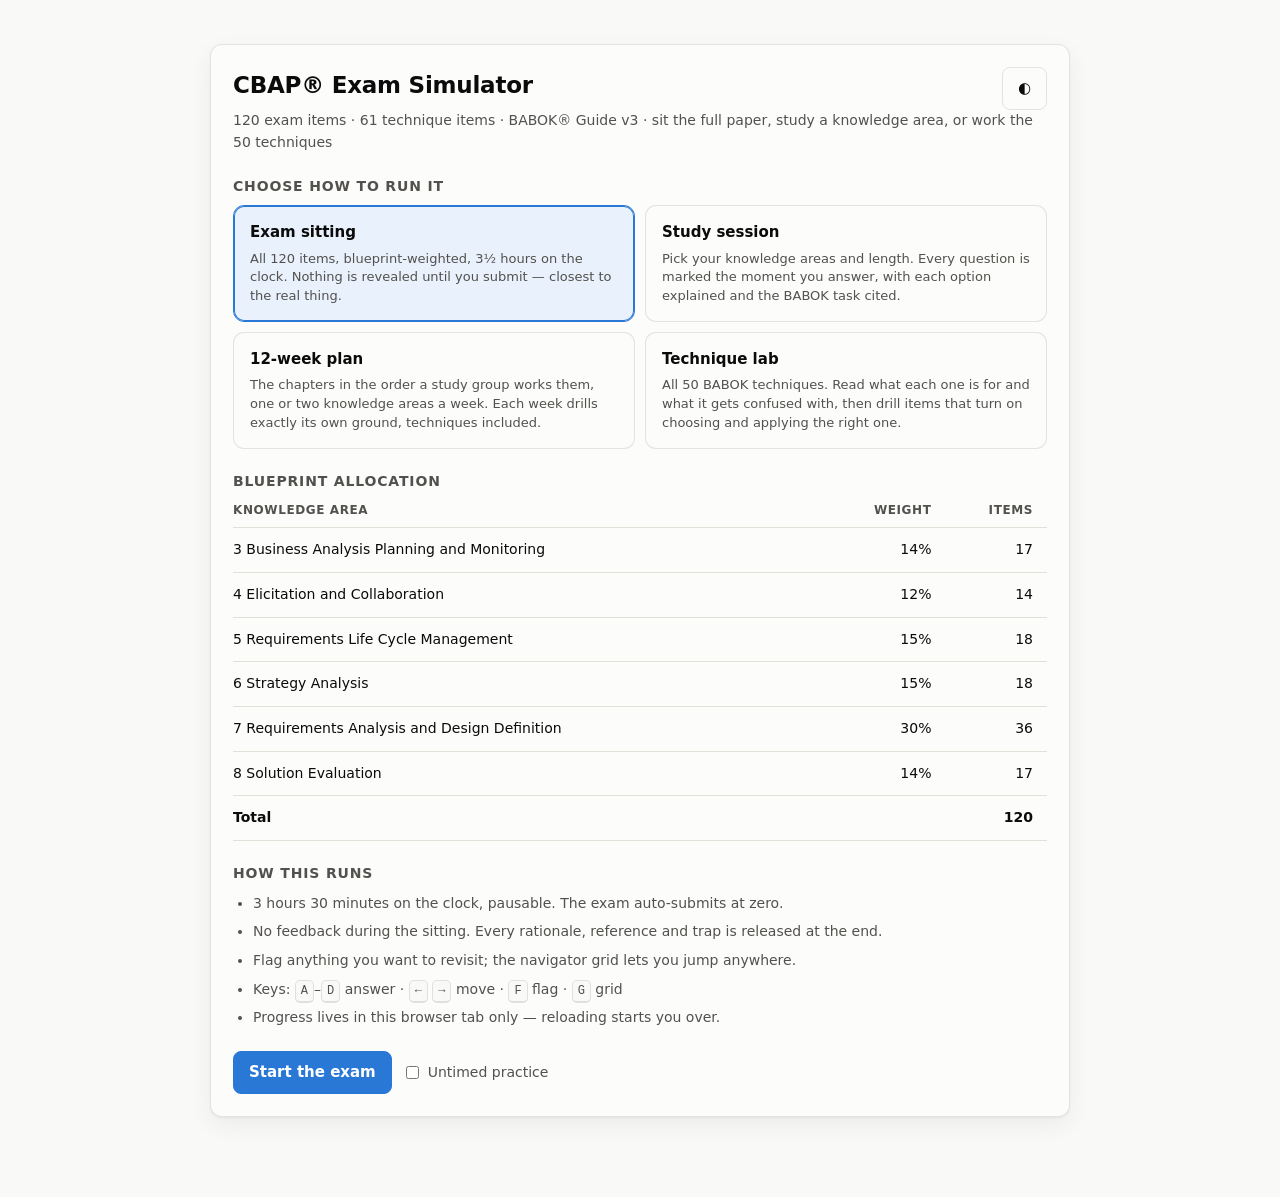
==== commit 5ae1b718: "Add key concepts and perspectives, and a twelve-week running order Reading a study group pack agains" ====
--- a/index.html
+++ b/index.html
@@ -135,6 +135,8 @@
 .modecard .sub{font-size:13px;line-height:1.45}
 .modecard.on{border-color:var(--accent);background:var(--sel);box-shadow:inset 0 0 0 1px var(--accent)}
 .kagrid{display:grid;grid-template-columns:repeat(auto-fit,minmax(300px,1fr));gap:8px}
+.kaopt .ctx{font-style:normal;font-size:11px;color:var(--muted);border:1px solid var(--border);
+  border-radius:99px;padding:1px 7px;margin-left:6px;white-space:nowrap}
 .kaopt{display:flex;gap:10px;align-items:flex-start;padding:11px 13px;border:1px solid var(--border);border-radius:10px;background:var(--surface-1);cursor:pointer;font-size:14px}
 .kaopt:hover{background:var(--sel)}
 .kaopt.on{border-color:var(--accent);background:var(--sel)}
@@ -154,7 +156,7 @@
 @media (max-width:640px){ .modes{grid-template-columns:1fr} }
 
 /* ---- technique lab ---- */
-.modes{grid-template-columns:repeat(3,1fr)}
+.modes{grid-template-columns:repeat(2,1fr)}
 @media (max-width:860px){ .modes{grid-template-columns:1fr} }
 
 .seg{display:inline-flex;border:1px solid var(--border);border-radius:9px;overflow:hidden;background:var(--surface-1)}
@@ -177,17 +179,22 @@
 .topt.empty{opacity:.55}
 
 /* ---- data exhibits inside a question ---- */
-.exhibit{margin:16px 0 4px;border:1px solid var(--border);border-radius:10px;background:var(--plane);overflow:hidden}
-.exhibit .xtitle{padding:9px 14px;border-bottom:1px solid var(--border);font-size:13px;font-weight:650;letter-spacing:.01em}
-.exhibit .xbody{overflow-x:auto;padding:2px 0}
-.exhibit table{width:100%;font-size:13.5px}
-.exhibit th,.exhibit td{padding:7px 14px;border-bottom:1px solid var(--grid);text-align:left}
-.exhibit th.num,.exhibit td.num{white-space:nowrap}
-.exhibit td{min-width:90px}
-.exhibit thead th{font-weight:600;color:var(--ink-2);background:var(--surface-1)}
-.exhibit tr:last-child td{border-bottom:0}
-.exhibit tbody tr:last-child td{font-weight:650}
-.exhibit .xnote{padding:9px 14px;border-top:1px solid var(--border);font-size:12.5px;color:var(--ink-2)}
+/* Matched to the PowerPoint pack: filled header band, generous rows, one clear
+   grid. The artefact is the content, so it runs the full width of the card. */
+.exhibit{margin:14px 0 6px;border:1px solid var(--border);border-radius:10px;background:var(--surface-1);overflow:hidden}
+.exhibit .xtitle{padding:11px 16px;border-bottom:1px solid var(--border);font-size:14px;font-weight:650;letter-spacing:-.005em;color:var(--ink)}
+.exhibit .xbody{overflow-x:auto}
+.exhibit table{width:100%;font-size:14px;border-collapse:collapse}
+.exhibit th,.exhibit td{padding:10px 16px;border-bottom:1px solid var(--grid);text-align:left;vertical-align:top}
+.exhibit th.num,.exhibit td.num{white-space:nowrap;text-align:right}
+.exhibit td{min-width:88px}
+.exhibit thead th{font-weight:650;color:#fff;background:var(--accent);border-bottom:0;font-size:13px;letter-spacing:.01em;vertical-align:middle}
+.exhibit thead th.num{text-align:right}
+.exhibit tbody tr:nth-child(even){background:var(--plane)}
+.exhibit tbody tr:last-child td{border-bottom:0}
+/* A closing total is emphasised; an ordinary last row is not. */
+.exhibit tbody tr.total td{font-weight:650;background:var(--sel)}
+.exhibit .xnote{padding:10px 16px;border-top:1px solid var(--grid);font-size:13px;color:var(--ink-2);background:var(--plane)}
 .tiles{display:grid;grid-template-columns:repeat(auto-fit,minmax(150px,1fr));gap:1px;background:var(--grid)}
 .tile{background:var(--plane);padding:12px 14px}
 .tile .tl{font-size:12px;color:var(--ink-2);margin-bottom:4px}
@@ -214,7 +221,16 @@
 .tcard .mech .mf{font-family:ui-monospace,SFMono-Regular,Menlo,monospace;font-size:12.5px;color:var(--accent-deep)}
 .tcard .worked{background:var(--plane);border:1px solid var(--border);border-radius:9px;padding:13px 15px;font-size:13.5px;margin-top:6px}
 .tcard .tt{display:inline-block;font-size:12px;color:var(--ink-2);border:1px solid var(--border);border-radius:99px;padding:2px 9px;margin:3px 5px 0 0}
+.btnlink{display:inline-flex;align-items:center;text-decoration:none;color:var(--ink);
+  border:1px solid var(--border);border-radius:8px;padding:9px 15px;font-size:15px;background:transparent}
+.btnlink:hover{border-color:var(--axis)}
 .vtoggle{margin:2px 0 10px}
+.vdl{display:flex;flex-wrap:wrap;gap:8px;align-items:center;margin:10px 0 2px;font-size:13px}
+.vdl span{color:var(--muted);font-size:12px;text-transform:uppercase;letter-spacing:.05em;font-weight:650;margin-right:2px}
+.vdl a{text-decoration:none;color:var(--accent-deep);border:1px solid var(--border);border-radius:99px;
+  padding:4px 12px;background:var(--surface-1);font-size:12.5px}
+.vdl a:hover{border-color:var(--accent);background:var(--sel)}
+@media print{ .vdl{display:none} }
 .vtoggle button{padding:5px 13px;font-size:13px}
 /* blank template cells read as fillable, not as missing content */
 .vpane[data-v="tpl"] .exhibit td:empty::after,
@@ -224,6 +240,33 @@
 .vpane[data-v="tpl"] .fnote:empty,.vpane[data-v="tpl"] .tnote:empty{display:block;height:14px}
 @media print{ .vtoggle{display:none} .vpane[data-v="tpl"]{display:none} }
 @media (max-width:640px){ .tcard .mech td{display:block;padding-bottom:2px} .tcard .mech tr{display:block;padding:6px 0;border-bottom:1px solid var(--grid)} }
+
+/* the scenario thread: numbered steps joined by what passes between them */
+.pweek{background:var(--surface-1);border:1px solid var(--border);border-radius:12px;padding:18px 20px;margin-bottom:12px;box-shadow:var(--shadow)}
+.pweek .row1{display:flex;gap:12px;align-items:baseline;flex-wrap:wrap}
+.pweek .wn{flex:none;font-size:11px;font-weight:700;letter-spacing:.06em;color:#fff;background:var(--accent);border-radius:99px;padding:3px 10px}
+.pweek h3{margin:0;text-transform:none;letter-spacing:-.01em;font-size:17px;color:var(--ink);flex:1}
+.pweek .ch{font-size:12px;color:var(--muted);font-variant-numeric:tabular-nums}
+.pweek .focus{font-size:14.5px;margin:9px 0 0}
+.pweek .watch{font-size:13.5px;color:var(--ink-2);border-left:3px solid var(--warning);padding-left:12px;margin:10px 0 0}
+.pweek .tt{display:inline-block;font-size:12px;color:var(--ink-2);border:1px solid var(--border);border-radius:99px;padding:2px 9px;margin:3px 5px 0 0}
+.pweek .go{margin-top:13px}
+.pweek.ctx{border-left:3px solid var(--accent-soft)}
+
+.sbrief{background:var(--surface-1);border:1px solid var(--border);border-radius:12px;padding:22px;box-shadow:var(--shadow);margin-bottom:6px}
+.sbrief h2{margin-top:0}
+.sstep{position:relative;padding-left:56px;margin-top:6px}
+.sstep::before{content:"";position:absolute;left:17px;top:0;bottom:-6px;width:2px;background:var(--grid)}
+.sstep:last-child::before{bottom:auto;height:38px}
+.snum{position:absolute;left:0;top:14px;width:36px;height:36px;border-radius:50%;background:var(--accent);color:#fff;
+  display:grid;place-items:center;font-weight:700;font-size:14px;font-variant-numeric:tabular-nums;z-index:1}
+.sstep .tcard{margin-bottom:14px}
+.sq{font-size:16px;font-weight:650;letter-spacing:-.01em;margin:2px 0 12px}
+.shand{display:grid;grid-template-columns:1fr 1fr;gap:10px;margin-bottom:6px}
+.shand div{border:1px solid var(--border);border-radius:9px;padding:9px 12px;font-size:13px;color:var(--ink-2);background:var(--plane)}
+.shand b{display:block;font-size:11px;text-transform:uppercase;letter-spacing:.06em;color:var(--muted);margin-bottom:3px}
+.shand .gives{border-left:3px solid var(--accent)}
+@media (max-width:700px){ .shand{grid-template-columns:1fr} .sstep{padding-left:0} .sstep::before{display:none} .snum{position:static;margin-bottom:8px} }
 
 /* one concept per block: a plain-English line, the numbers, then the picture */
 .expl{border-top:1px solid var(--grid);padding-top:15px;margin-top:15px}
@@ -252,32 +295,32 @@
 ul.tree ul{margin-left:9px;padding-left:15px;border-left:1px solid var(--axis)}
 ul.tree li{position:relative;padding:3px 0}
 ul.tree ul>li::before{content:"";position:absolute;left:-15px;top:16px;width:11px;height:1px;background:var(--axis)}
-.tlab{font-size:13.5px}
+.tlab{font-size:14px}
 ul.tree>li>.tlab{font-weight:650}
 .tnote{display:block;font-size:12px;color:var(--muted)}
 
 table.matrix{width:100%;border-collapse:separate;border-spacing:4px;font-size:13px}
 table.matrix caption.mx{caption-side:top;text-align:right;font-size:12px;color:var(--ink-2);padding:9px 4px 2px}
-table.matrix th{font-size:12px;font-weight:650;color:var(--ink-2);padding:3px 6px;text-align:center}
+table.matrix th{font-size:12.5px;font-weight:650;color:var(--ink-2);padding:5px 6px;text-align:center}
 table.matrix th.mrow{text-align:right;white-space:nowrap;vertical-align:middle}
 table.matrix td.mcorner{width:1px}
-td.mcell{background:var(--surface-1);border:1px solid var(--border);border-radius:9px;padding:9px 11px;vertical-align:top;min-width:110px}
+td.mcell{background:var(--surface-1);border:1px solid var(--border);border-radius:9px;padding:11px 13px;vertical-align:top;min-width:110px}
 td.mcell b{display:block;font-size:11.5px;text-transform:uppercase;letter-spacing:.05em;color:var(--accent-deep);margin-bottom:4px}
-td.mcell span{display:block;font-size:12.5px;color:var(--ink-2);padding:1px 0}
+td.mcell span{display:block;font-size:13px;color:var(--ink-2);padding:1.5px 0}
 .my{font-size:12px;color:var(--ink-2);padding:2px 14px 10px}
 
 .flow{display:flex;flex-wrap:wrap;align-items:stretch;gap:7px;padding:13px 14px}
 .fstep{flex:1 1 140px;min-width:130px;background:var(--surface-1);border:1px solid var(--border);
   border-radius:9px;padding:9px 11px;display:flex;flex-direction:column;gap:2px}
 .factor{font-size:11px;text-transform:uppercase;letter-spacing:.05em;color:var(--accent-deep);font-weight:650}
-.flab{font-size:13px;font-weight:600}
-.fnote{font-size:12px;color:var(--muted)}
+.flab{font-size:13.5px;font-weight:600}
+.fnote{font-size:12.5px;color:var(--muted)}
 .farrow{align-self:center;color:var(--axis);font-size:15px;flex:none}
-.fbranch{border-top:1px solid var(--grid);padding:10px 14px;font-size:12.5px;color:var(--ink-2);display:grid;gap:3px}
+.fbranch{border-top:1px solid var(--grid);padding:11px 16px;font-size:13px;color:var(--ink-2);display:grid;gap:4px;background:var(--plane)}
 .fbranch b{color:var(--ink);font-weight:600}
 
 /* ---- SVG notation ---- */
-.dgm{display:block;margin:13px 14px;font-family:system-ui,-apple-system,"Segoe UI",sans-serif}
+.dgm{display:block;margin:16px;font-family:system-ui,-apple-system,"Segoe UI",sans-serif}
 .dgm text{fill:var(--ink)}
 .dgm .sm{fill:var(--ink-2)}
 .dgm .bad{fill:var(--critical)}
@@ -308,9 +351,9 @@
   grid-template-areas:"b1 b2 b3 b4 b6" "b1 b9 b3 b5 b6" "b8 b8 b8 b7 b7"}
 @media (max-width:760px){ .canvasgrid.bmc{grid-template-columns:1fr;grid-template-areas:none}
   .canvasgrid.bmc .cpanel{grid-area:auto !important} }
-.cpanel{background:var(--surface-1);padding:10px 12px;min-height:74px}
+.cpanel{background:var(--surface-1);padding:11px 13px;min-height:80px}
 .cplab{font-size:11px;text-transform:uppercase;letter-spacing:.05em;color:var(--accent-deep);font-weight:650;margin-bottom:5px}
-.cpitem{font-size:12.5px;color:var(--ink-2);padding:1px 0}
+.cpitem{font-size:13px;color:var(--ink-2);padding:1.5px 0}
 @media (max-width:640px){
   .canvasgrid{grid-template-columns:1fr}
   .flow{display:grid;grid-template-columns:1fr}
@@ -339,6 +382,10 @@
         <button class="modecard" data-mode="study">
           <b>Study session</b>
           <span class="sub">Pick your knowledge areas and length. Every question is marked the moment you answer, with each option explained and the BABOK task cited.</span>
+        </button>
+        <button class="modecard" data-mode="plan">
+          <b>12-week plan</b>
+          <span class="sub">The chapters in the order a study group works them, one or two knowledge areas a week. Each week drills exactly its own ground, techniques included.</span>
         </button>
         <button class="modecard" data-mode="technique">
           <b>Technique lab</b>
@@ -394,11 +441,22 @@
         </ul>
       </div>
 
+      <!-- ---- plan pane ---- -->
+      <div id="planPane" class="hidden">
+        <h3>How this runs</h3>
+        <ul class="tight sub">
+          <li>Twelve weeks, in the order the chapters are normally worked: key concepts, the six knowledge areas, then perspectives.</li>
+          <li>Each week names what to watch for and drills its own knowledge areas, with the techniques that belong to that session listed beside it.</li>
+          <li>Marked as you answer, like a study session. Weeks 1, 2 and 12 sit outside the blueprint percentages but are examinable.</li>
+        </ul>
+      </div>
+
       <!-- ---- technique pane ---- -->
       <div id="techPane" class="hidden">
         <h3>What do you want to do</h3>
         <div class="seg" id="techSeg">
           <button class="on" data-t="learn">Learn the techniques</button>
+          <button data-t="story">Follow one scenario</button>
           <button data-t="drill">Drill the questions</button>
         </div>
         <p class="sub" id="techSegNote" style="margin:10px 0 0"></p>
@@ -430,6 +488,8 @@
           <li>Items are drawn from a dedicated technique bank plus every item in the main 120 that turns on a named technique.</li>
           <li>Financial Analysis, Estimation, Risk and KPI items carry data exhibits — tables and dashboards you have to read rather than recognise.</li>
           <li>The end-of-session summary scores you by technique and by the group the technique sits in.</li>
+          <li><b>To fill one in</b>, download it. Each technique card carries its own PowerPoint, Word and Excel download, and the button follows the tab — the worked example or the blank template, whichever you are looking at. The header has the whole library and the 102-slide pack.</li>
+          <li><b>Follow one scenario</b> walks a single engagement through 16 techniques in order, each step taking what the one before it produced. That is where the hand-offs between techniques become visible.</li>
         </ul>
       </div>
 
@@ -491,12 +551,39 @@
   <div class="wrap" id="resultsBody"></div>
 </section>
 
+<!-- ============ PLAN ============ -->
+<section id="plan" class="hidden">
+  <header class="bar"><div class="wrap row">
+    <b style="flex:1">12-week study plan</b>
+    <button class="ghost" id="themeBtn6">◐</button>
+    <button class="ghost" id="planPrintBtn">Print / save PDF</button>
+    <button class="ghost" id="planBackBtn">← Setup</button>
+  </div></header>
+  <div class="wrap" id="planBody"></div>
+</section>
+
+<!-- ============ CASE STUDY ============ -->
+<section id="story" class="hidden">
+  <header class="bar"><div class="wrap row">
+    <b style="flex:1">One scenario, sixteen techniques</b>
+    <a class="ghost btnlink" href="CBAP-Scenario-Walkthrough.pptx" download>↓ Slides</a>
+    <a class="ghost btnlink" href="CBAP-Scenario-Walkthrough.docx" download>↓ Word</a>
+    <a class="ghost btnlink" href="CBAP-Scenario-Walkthrough.xlsx" download>↓ Excel</a>
+    <button class="ghost" id="themeBtn5">◐</button>
+    <button class="ghost" id="storyPrintBtn">Print / save PDF</button>
+    <button class="ghost" id="storyBackBtn">← Setup</button>
+  </div></header>
+  <div class="wrap" id="storyBody"></div>
+</section>
+
 <!-- ============ LEARN ============ -->
 <section id="learn" class="hidden">
   <header class="bar"><div class="wrap row">
     <b style="flex:1">Technique reference</b>
     <span class="pill" id="learnCount"></span>
     <button class="ghost" id="themeBtn4">◐</button>
+    <a class="ghost btnlink" id="learnPackBtn" href="CBAP-Technique-Pack.pptx" download>↓ PowerPoint pack</a>
+    <a class="ghost btnlink" id="learnZipBtn" href="CBAP-Technique-Templates.zip" download>↓ Every template</a>
     <button class="ghost" id="learnPrintBtn">Print / save PDF</button>
     <button class="ghost" id="learnBackBtn">← Setup</button>
     <button class="primary" id="learnDrillBtn">Drill these →</button>
@@ -12564,13 +12651,1906 @@
   "answer": 1
  }
 ];
+
+const SCENARIO = {
+ "name": "Fairgate Roads Authority — heavy vehicle access permits",
+ "brief": "Fairgate issues about 12,000 heavy vehicle access permits a year. An operator applies for a route, an assessor checks it against mass and bridge limits, affected road managers consent, and a permit is issued. It currently takes about 40 days. A new national scheme obliges Fairgate to decide routine applications within 15 days from 1 July, and the authority has no idea whether that is achievable.",
+ "closing": "Sixteen techniques, each taking something the one before it produced. Nothing here is a fresh start: the process model becomes the analysis rows, the worst row becomes the root cause, the cost to serve becomes the business case, the scope becomes the functions, the functions become the rules and the use cases, and the benefit becomes the KPI. That chain is what makes a technique useful — on its own each is a drawing, in sequence they are an argument.",
+ "steps": [
+  {
+   "seq": 1,
+   "technique": "10.43 Stakeholder List, Map, or Personas",
+   "question": "Who is affected, and who actually decides?",
+   "takes": "Nothing — this is the first pass.",
+   "gives": "Eight parties positioned by influence and interest. Road managers turn out to hold a veto nobody had planned around.",
+   "artefact": {
+    "type": "matrix",
+    "title": "Who matters, and how much",
+    "xLabel": "Interest",
+    "yLabel": "Influence",
+    "cols": [
+     "Low",
+     "High"
+    ],
+    "rows": [
+     "High",
+     "Low"
+    ],
+    "cells": [
+     [
+      {
+       "tag": "keep satisfied",
+       "items": [
+        "Transport regulator",
+        "Fairgate executive"
+       ]
+      },
+      {
+       "tag": "manage closely",
+       "items": [
+        "Road managers (11 councils)",
+        "Permit assessors",
+        "Freight operators"
+       ]
+      }
+     ],
+     [
+      {
+       "items": [
+        "Finance"
+       ]
+      },
+      {
+       "tag": "keep informed",
+       "items": [
+        "Police heavy vehicle unit",
+        "Bridge engineering"
+       ]
+      }
+     ]
+    ],
+    "note": "Road managers are external to Fairgate and consent individually. That is the first sign the 15-day obligation is not entirely within Fairgate's control."
+   }
+  },
+  {
+   "seq": 2,
+   "technique": "10.18 Document Analysis",
+   "question": "What do the existing artefacts already answer?",
+   "takes": "The stakeholder list, which says who owns which document.",
+   "gives": "What is already settled, and the three questions only a person can answer. Those become the interview guide.",
+   "artefact": {
+    "type": "table",
+    "title": "Read before anyone's time is booked",
+    "cols": [
+     "Source",
+     "What it settled",
+     "What it could not"
+    ],
+    "rows": [
+     [
+      "National scheme instrument",
+      "15 days, routine applications only",
+      "What counts as routine"
+     ],
+     [
+      "Assessment procedure v4",
+      "The 6 documented checks",
+      "Why 2 of them are skipped at volume"
+     ],
+     [
+      "Consent deed, 11 councils",
+      "Each council has 10 business days",
+      "Whether that runs concurrently or in series"
+     ],
+     [
+      "Permit system specification",
+      "Fields captured at lodgement",
+      "Whether route data is reliable enough to automate"
+     ]
+    ],
+    "note": "The consent question matters most: 11 councils at 10 days in series cannot fit inside 15 days at all."
+   }
+  },
+  {
+   "seq": 3,
+   "technique": "10.31 Observation",
+   "question": "What do assessors actually do, as opposed to what the procedure says?",
+   "takes": "The two unexplained checks from the document analysis.",
+   "gives": "The real practice, including a shortcut nobody had documented. Feeds the current-state process model.",
+   "artefact": {
+    "type": "table",
+    "title": "Six documented checks, watched across nine applications",
+    "cols": [
+     "Documented check",
+     "Observed",
+     "Gap"
+    ],
+    "rows": [
+     [
+      "1. Vehicle configuration",
+      "Done every time",
+      "None"
+     ],
+     [
+      "2. Mass limits",
+      "Done every time",
+      "None"
+     ],
+     [
+      "3. Bridge capacity",
+      "Skipped when the route is 'known'",
+      "'Known' is the assessor's memory, not a register"
+     ],
+     [
+      "4. Road manager list",
+      "Done every time",
+      "None"
+     ],
+     [
+      "5. Seasonal load restriction",
+      "Skipped in 7 of 9",
+      "Restriction data sits in a separate system nobody opens"
+     ],
+     [
+      "6. Prior refusal check",
+      "Done every time",
+      "None"
+     ]
+    ],
+    "note": "Two of the six checks rely on recall rather than data. Both are the checks that generate rework when a road manager objects."
+   }
+  },
+  {
+   "seq": 4,
+   "technique": "10.35 Process Modelling",
+   "question": "What is the end-to-end flow, and where does it change hands?",
+   "takes": "The observed practice, not the documented procedure.",
+   "gives": "Four stages and the hand-offs between them. These four stage names are used unchanged by every later step.",
+   "artefact": {
+    "type": "swimlane",
+    "title": "Current state — application to permit",
+    "lanes": [
+     "Operator",
+     "Assessor",
+     "Road managers",
+     "Registry"
+    ],
+    "steps": [
+     {
+      "lane": 0,
+      "label": "Lodge application"
+     },
+     {
+      "lane": 1,
+      "label": "Lodgement check"
+     },
+     {
+      "lane": 1,
+      "label": "Route assessment"
+     },
+     {
+      "lane": 2,
+      "label": "Road manager consent"
+     },
+     {
+      "lane": 3,
+      "label": "Permit issue"
+     }
+    ],
+    "flows": [
+     {
+      "from": 3,
+      "to": 2,
+      "label": "objection — reassess, and the clock restarts"
+     },
+     {
+      "from": 1,
+      "to": 0,
+      "label": "incomplete — returned to operator"
+     }
+    ],
+    "note": "Consent sits in a lane Fairgate does not own. Every objection returns the file to assessment and restarts the elapsed clock."
+   }
+  },
+  {
+   "seq": 5,
+   "technique": "10.34 Process Analysis",
+   "question": "Where do the 40 days actually go?",
+   "takes": "The four stages from the process model, by the same names.",
+   "gives": "Elapsed against touch time, and a cost to serve of $41 a permit. Both are consumed by the business case.",
+   "artefact": {
+    "type": "table",
+    "title": "40 days elapsed, 3.2 hours of work",
+    "cols": [
+     "Stage",
+     "Elapsed",
+     "Touch time",
+     "Verdict"
+    ],
+    "align": [
+     "left",
+     "num",
+     "num",
+     "left"
+    ],
+    "rows": [
+     [
+      "Lodgement check",
+      "4 days",
+      "0.3 h",
+      "Queue"
+     ],
+     [
+      "Route assessment",
+      "19 days",
+      "2.1 h",
+      "Queue, plus rework from objections"
+     ],
+     [
+      "Road manager consent",
+      "14 days",
+      "0.4 h",
+      "Outside Fairgate, 11 councils in series"
+     ],
+     [
+      "Permit issue",
+      "3 days",
+      "0.4 h",
+      "Queue"
+     ],
+     [
+      "Total",
+      "40 days",
+      "3.2 h",
+      "Touch time is 1.1% of elapsed"
+     ]
+    ],
+    "note": "Cost to serve is $41 a permit across 12,000 permits, so $492,000 a year. Adding assessors buys touch time, which is 1.1% of the problem."
+   }
+  },
+  {
+   "seq": 6,
+   "technique": "10.40 Root Cause Analysis",
+   "question": "Why does route assessment take 19 days to do 2.1 hours of work?",
+   "takes": "The worst row of the process analysis.",
+   "gives": "A cause that is about data, not effort. That rules out the obvious option before it is costed.",
+   "artefact": {
+    "type": "tree",
+    "title": "Why route assessment runs to 19 days",
+    "levels": [
+     "Symptom",
+     "Why",
+     "Why again",
+     "Root cause"
+    ],
+    "nodes": [
+     {
+      "label": "Route assessment takes 19 days for 2.1 hours of work",
+      "children": [
+       {
+        "label": "Why? Files wait to be reworked after objections",
+        "children": [
+         {
+          "label": "Why? Road managers object to routes already assessed",
+          "children": [
+           {
+            "label": "Bridge and seasonal restriction data is not on the assessor's screen"
+           }
+          ]
+         }
+        ]
+       },
+       {
+        "label": "Why? Assessors batch work to avoid switching systems",
+        "children": [
+         {
+          "label": "Why? Restriction data lives in a second system",
+          "children": [
+           {
+            "label": "The same root: the data an assessment needs is not where the assessment happens"
+           }
+          ]
+         }
+        ]
+       }
+      ]
+     }
+    ],
+    "note": "Both branches end in the same place, which is what makes it a root cause rather than two problems."
+   }
+  },
+  {
+   "seq": 7,
+   "technique": "10.20 Financial Analysis",
+   "question": "What is each option worth?",
+   "takes": "The $41 cost to serve, and the root cause that says more assessors will not help.",
+   "gives": "Three options valued over five years at 7%. B has the best NPV, C the fastest payback.",
+   "artefact": {
+    "type": "table",
+    "title": "Three options, five years, discounted at 7%",
+    "cols": [
+     "Option",
+     "Cost per permit",
+     "Annual saving",
+     "Investment",
+     "NPV",
+     "Payback"
+    ],
+    "align": [
+     "left",
+     "num",
+     "num",
+     "num",
+     "num",
+     "num"
+    ],
+    "rows": [
+     [
+      "A  More assessors",
+      "$41",
+      "($180,000)",
+      "$120,000",
+      "($858,036)",
+      "never"
+     ],
+     [
+      "B  Rules engine and self-service",
+      "$19",
+      "$264,000",
+      "$700,000",
+      "$382,452",
+      "2.65 yrs"
+     ],
+     [
+      "C  Outsource assessment",
+      "$31",
+      "$120,000",
+      "$250,000",
+      "$242,024",
+      "2.08 yrs"
+     ]
+    ],
+    "note": "Option A is the one the executive asked for. It adds touch-time capacity to a queue problem and returns a negative NPV, which is exactly what the root cause predicted."
+   }
+  },
+  {
+   "seq": 8,
+   "technique": "10.16 Decision Analysis",
+   "question": "B has the better return and C pays back sooner. Which?",
+   "takes": "The NPV and payback figures, unchanged.",
+   "gives": "A recommendation with the weighting visible, so the argument is about criteria rather than preference.",
+   "artefact": {
+    "type": "table",
+    "title": "Weighted against criteria agreed before scoring",
+    "cols": [
+     "Criterion",
+     "Weight",
+     "A",
+     "B",
+     "C"
+    ],
+    "align": [
+     "left",
+     "num",
+     "num",
+     "num",
+     "num"
+    ],
+    "rows": [
+     [
+      "Meets the 15-day obligation",
+      "40%",
+      "1",
+      "5",
+      "3"
+     ],
+     [
+      "Five-year value",
+      "25%",
+      "1",
+      "5",
+      "4"
+     ],
+     [
+      "Cash exposure",
+      "15%",
+      "4",
+      "2",
+      "4"
+     ],
+     [
+      "Keeps assessment capability in house",
+      "20%",
+      "5",
+      "5",
+      "1"
+     ],
+     [
+      "Weighted total",
+      "100%",
+      "2.25",
+      "4.55",
+      "2.95"
+     ]
+    ],
+    "note": "C pays back faster and still loses, because payback carries 15% of the decision and the statutory obligation carries 40%. Naming the weights first is what stops that being an argument about opinions."
+   }
+  },
+  {
+   "seq": 9,
+   "technique": "10.38 Risk Analysis and Management",
+   "question": "What could stop option B working?",
+   "takes": "The recommended option, and the road manager veto from the stakeholder map.",
+   "gives": "An expected monetary value of $196,000, which goes into the business case beside the benefit.",
+   "artefact": {
+    "type": "matrix",
+    "title": "Option B risks, post-mitigation",
+    "xLabel": "Impact",
+    "yLabel": "Likelihood",
+    "cols": [
+     "Moderate",
+     "Major",
+     "Severe"
+    ],
+    "rows": [
+     "Likely",
+     "Possible",
+     "Unlikely"
+    ],
+    "cells": [
+     [
+      {
+       "items": [
+        "Assessor adoption"
+       ]
+      },
+      {
+       "items": [
+        ""
+       ]
+      },
+      {
+       "items": [
+        ""
+       ]
+      }
+     ],
+     [
+      {
+       "items": [
+        "Restriction data quality"
+       ]
+      },
+      {
+       "tag": "EMV $126,000",
+       "items": [
+        "Councils decline to consent digitally"
+       ]
+      },
+      {
+       "items": [
+        ""
+       ]
+      }
+     ],
+     [
+      {
+       "items": [
+        ""
+       ]
+      },
+      {
+       "tag": "EMV $70,000",
+       "items": [
+        "Scheme rules change before go-live"
+       ]
+      },
+      {
+       "items": [
+        ""
+       ]
+      }
+     ]
+    ],
+    "note": "Expected monetary value across all outcomes is $196,000. That figure enters the business case; the severe cases stay here."
+   }
+  },
+  {
+   "seq": 10,
+   "technique": "10.7 Business Cases",
+   "question": "Is the change justified, and on what?",
+   "takes": "Need, options, value, risk — each already produced by a step above.",
+   "gives": "An approved change strategy. Nothing new is invented here; the case is an assembly.",
+   "artefact": {
+    "type": "canvas",
+    "title": "The case for option B",
+    "cols": 2,
+    "panels": [
+     {
+      "label": "Need",
+      "items": [
+       "15-day statutory obligation from 1 July",
+       "40 days today, 1.1% of it working time",
+       "$492,000 a year to serve"
+      ]
+     },
+     {
+      "label": "Options considered",
+      "items": [
+       "A more assessors — negative NPV",
+       "C outsource — faster payback, loses capability",
+       "B rules engine and self-service — recommended",
+       "Do nothing — non-compliant"
+      ]
+     },
+     {
+      "label": "Value",
+      "items": [
+       "$264,000 a year saved",
+       "$382,452 NPV over five years",
+       "Cost per permit $41 to $19"
+      ]
+     },
+     {
+      "label": "Risk",
+      "items": [
+       "Expected monetary value $196,000",
+       "Largest: councils declining digital consent"
+      ]
+     },
+     {
+      "label": "Timing",
+      "items": [
+       "Must be live before 1 July",
+       "Consent redesign is on the critical path"
+      ]
+     },
+     {
+      "label": "What success looks like",
+      "items": [
+       "Routine permits decided in 15 days",
+       "Measured, not asserted — see step 16"
+      ]
+     }
+    ]
+   }
+  },
+  {
+   "seq": 11,
+   "technique": "10.41 Scope Modelling",
+   "question": "What is in, what is out, and what will try to creep in?",
+   "takes": "The approved change strategy.",
+   "gives": "A boundary. The in-scope list becomes the top level of the decomposition, unchanged.",
+   "artefact": {
+    "type": "canvas",
+    "title": "Boundary for the permit service change",
+    "cols": 3,
+    "panels": [
+     {
+      "label": "In scope",
+      "items": [
+       "Application lodgement",
+       "Route assessment",
+       "Road manager consent",
+       "Permit issue and variation"
+      ]
+     },
+     {
+      "label": "Out of scope",
+      "items": [
+       "Enforcement and infringements",
+       "Bridge asset management",
+       "Operator accreditation",
+       "Fee setting"
+      ]
+     },
+     {
+      "label": "Adjacent — decide before it drifts",
+      "items": [
+       "Restriction data mastering",
+       "Council consent portal",
+       "Registry identity"
+      ]
+     }
+    ],
+    "note": "Restriction data is adjacent and unavoidable: the root cause sits in it. Naming it here forces the decision rather than absorbing it silently."
+   }
+  },
+  {
+   "seq": 12,
+   "technique": "10.22 Functional Decomposition",
+   "question": "What does the in-scope work break into?",
+   "takes": "The four in-scope items, as the top level.",
+   "gives": "Functions small enough to specify. 'Assess route' is where the rules and the data live.",
+   "artefact": {
+    "type": "tree",
+    "title": "The permit service, broken down far enough to specify",
+    "levels": [
+     "Service",
+     "Function",
+     "Sub-function"
+    ],
+    "nodes": [
+     {
+      "label": "Issue a heavy vehicle access permit",
+      "children": [
+       {
+        "label": "Lodge application",
+        "children": [
+         {
+          "label": "Capture vehicle configuration"
+         },
+         {
+          "label": "Capture proposed route"
+         }
+        ]
+       },
+       {
+        "label": "Assess route",
+        "children": [
+         {
+          "label": "Check mass and bridge limits"
+         },
+         {
+          "label": "Check seasonal restrictions"
+         },
+         {
+          "label": "Determine affected road managers"
+         }
+        ]
+       },
+       {
+        "label": "Obtain consent",
+        "children": [
+         {
+          "label": "Request consent"
+         },
+         {
+          "label": "Track and escalate"
+         }
+        ]
+       },
+       {
+        "label": "Issue and vary",
+        "children": [
+         {
+          "label": "Issue permit"
+         },
+         {
+          "label": "Vary or revoke"
+         }
+        ]
+       }
+      ]
+     }
+    ]
+   }
+  },
+  {
+   "seq": 13,
+   "technique": "10.9 Business Rules Analysis",
+   "question": "What governs an assessment, and how often will it change?",
+   "takes": "The 'Assess route' function.",
+   "gives": "Rules held apart from the process. Each names the data elements it needs, which sets the dictionary.",
+   "artefact": {
+    "type": "table",
+    "title": "Assessment rules, governed separately from the workflow",
+    "cols": [
+     "Rule",
+     "Statement",
+     "Data it needs",
+     "Owner"
+    ],
+    "rows": [
+     [
+      "ASR-01",
+      "A route crossing a bridge below the vehicle's gross mass is refused.",
+      "bridge_capacity_t, gross_mass_t",
+      "Bridge engineering"
+     ],
+     [
+      "ASR-02",
+      "A route under a seasonal restriction is refused for the restricted dates.",
+      "restriction_from, restriction_to",
+      "Road managers"
+     ],
+     [
+      "ASR-03",
+      "An application matching a refusal within 12 months goes to panel.",
+      "prior_refusal_date",
+      "Policy"
+     ],
+     [
+      "ASR-04",
+      "Consent is required from every road manager on the route.",
+      "road_manager_id",
+      "Policy"
+     ]
+    ],
+    "note": "The scheme rules changed twice last year. Held in workflow code each change is a release; held here each change is a rule version."
+   }
+  },
+  {
+   "seq": 14,
+   "technique": "10.12 Data Dictionary",
+   "question": "What exactly are the elements those rules depend on?",
+   "takes": "The data column of the rules table.",
+   "gives": "Element definitions precise enough to build and to migrate.",
+   "artefact": {
+    "type": "table",
+    "title": "Elements the assessment rules depend on",
+    "cols": [
+     "Element",
+     "Meaning",
+     "Type",
+     "Permitted",
+     "Mandatory"
+    ],
+    "rows": [
+     [
+      "gross_mass_t",
+      "Total mass of vehicle and load",
+      "Decimal",
+      "> 0, one decimal",
+      "Yes"
+     ],
+     [
+      "bridge_capacity_t",
+      "Rated capacity of a structure on the route",
+      "Decimal",
+      "> 0, one decimal",
+      "Yes"
+     ],
+     [
+      "restriction_from",
+      "First day a seasonal restriction applies",
+      "Date",
+      "Not before today",
+      "No"
+     ],
+     [
+      "restriction_to",
+      "Last day it applies",
+      "Date",
+      "≥ restriction_from",
+      "No"
+     ],
+     [
+      "road_manager_id",
+      "The council or authority controlling a road segment",
+      "Reference",
+      "One of 11",
+      "Yes"
+     ],
+     [
+      "prior_refusal_date",
+      "Date of the most recent refusal for this operator and route",
+      "Date",
+      "Not future-dated",
+      "No"
+     ]
+    ],
+    "note": "restriction_from and restriction_to are the elements the observed shortcut skipped. Defining them is what moves the check from memory to data."
+   }
+  },
+  {
+   "seq": 15,
+   "technique": "10.44 State Modelling",
+   "question": "What may a permit become, and from where?",
+   "takes": "The process stages and the refusal rule.",
+   "gives": "Permitted transitions, including two that must be forbidden.",
+   "artefact": {
+    "type": "state",
+    "title": "Permit lifecycle",
+    "states": [
+     {
+      "label": "Lodged"
+     },
+     {
+      "label": "Assessed"
+     },
+     {
+      "label": "Consent pending"
+     },
+     {
+      "label": "Issued"
+     },
+     {
+      "label": "Refused",
+      "terminal": true
+     },
+     {
+      "label": "Revoked",
+      "terminal": true
+     }
+    ],
+    "transitions": [
+     {
+      "from": 0,
+      "to": 1,
+      "label": "assessed"
+     },
+     {
+      "from": 1,
+      "to": 2,
+      "label": "consent sought"
+     },
+     {
+      "from": 2,
+      "to": 3,
+      "label": "all consents in"
+     },
+     {
+      "from": 1,
+      "to": 4,
+      "label": "refused"
+     },
+     {
+      "from": 3,
+      "to": 5,
+      "label": "revoked"
+     },
+     {
+      "from": 2,
+      "to": 1,
+      "label": "objection, reassess"
+     },
+     {
+      "from": 4,
+      "to": 3,
+      "label": "issued after refusal",
+      "illegal": true
+     },
+     {
+      "from": 5,
+      "to": 3,
+      "label": "reinstated after revocation",
+      "illegal": true
+     }
+    ],
+    "note": "The objection loop back to Assessed is the one the process model showed restarting the clock. It is legal, and it is the thing the 15-day obligation cannot absorb twice."
+   }
+  },
+  {
+   "seq": 16,
+   "technique": "10.28 Metrics and Key Performance Indicators",
+   "question": "How will anyone know whether it worked?",
+   "takes": "The benefits claimed in the business case, and the states just defined.",
+   "gives": "Measures with targets and the threshold at which someone must act. This is what closes the loop back to step 5.",
+   "artefact": {
+    "type": "tree",
+    "title": "From the obligation down to the indicator someone acts on",
+    "levels": [
+     "Objective",
+     "Strategy",
+     "Tactic",
+     "KPI"
+    ],
+    "nodes": [
+     {
+      "label": "Decide routine permits within 15 days at $19 a permit",
+      "children": [
+       {
+        "label": "Remove the queue in assessment",
+        "children": [
+         {
+          "label": "Put restriction and bridge data on the assessment screen",
+          "children": [
+           {
+            "label": "Median days Lodged to Issued — target ≤ 15, act above 13",
+            "note": "lagging"
+           },
+           {
+            "label": "Objection rate — target ≤ 6%, act above 9%",
+            "note": "leading"
+           }
+          ]
+         }
+        ]
+       },
+       {
+        "label": "Shorten consent",
+        "children": [
+         {
+          "label": "Seek consent from all road managers at once",
+          "children": [
+           {
+            "label": "Median consent days — target ≤ 7, act above 9",
+            "note": "lagging"
+           },
+           {
+            "label": "Councils consenting digitally — target ≥ 9 of 11, act below 7",
+            "note": "leading"
+           }
+          ]
+         }
+        ]
+       }
+      ]
+     }
+    ],
+    "note": "Baseline is step 5: 40 days, $41 a permit. Without that row there is no improvement to claim, only an assertion."
+   }
+  }
+ ]
+};
+
+const CONCEPT_QUESTIONS = [
+ {
+  "n": 301,
+  "ka": 2,
+  "kaName": "Business Analysis Key Concepts",
+  "task": "2.1 The Business Analysis Core Concept Model",
+  "trap": "Treating one core concept as decidable on its own",
+  "stem": "A retailer's executive has approved a new returns platform, the need being described as reducing returns handling cost. Six weeks in, the operations director points out that the platform assumes a single distribution centre while the retailer runs four, and that store managers were never counted as affected parties. The sponsor asks whether the solution needs to change or whether the need was wrong.",
+  "why": "The six core concepts are equal and interdependent: change the context and you change what counts as a solution, who the stakeholders are and what value is delivered. Neither the need nor the solution is wrong in isolation — the context was described as one distribution centre when it is four, and the stakeholder set was drawn to match. Re-examining all six together is what the model is for.",
+  "options": [
+   {
+    "text": "Re-examine all six core concepts together, since a change in context alters what counts as a solution, who the stakeholders are and what value means.",
+    "verdict": "Correct. The concepts are interdependent, so one of them shifting means the others must be checked."
+   },
+   {
+    "text": "Revise the solution to work across four distribution centres, since the need and the stakeholders were correctly identified.",
+    "verdict": "This treats context as a detail of the solution, and leaves the missing store managers unaddressed."
+   },
+   {
+    "text": "Restate the need, since a need that produced the wrong solution must have been described incorrectly.",
+    "verdict": "The need — reducing handling cost — is still accurate. The description of the context was not."
+   },
+   {
+    "text": "Add store managers to the stakeholder register and continue, since the omission is the only concrete error found.",
+    "verdict": "It is the most visible error but not the only one, and adding them without revisiting context repeats the original mistake."
+   }
+  ],
+  "answer": 0
+ },
+ {
+  "n": 302,
+  "ka": 2,
+  "kaName": "Business Analysis Key Concepts",
+  "task": "2.1 The Business Analysis Core Concept Model",
+  "trap": "Assuming value must be a positive monetary figure",
+  "stem": "A water authority is fitting backflow prevention on a network segment. There is no revenue gain, no cost saving and no measurable service improvement. The change exists because a contamination event, while unlikely, would be catastrophic and would breach the operating licence. A board member asks the analyst what value the change delivers, since the business case shows no return.",
+  "why": "Value in the core concept model is the worth of something to a stakeholder in a context, and it can be a loss avoided or an obligation met rather than a gain realised. Potential value is not confined to money, and it is not confined to positive figures. Losing the operating licence is the value at stake here, and expressing it as such is a legitimate answer rather than an evasion.",
+  "options": [
+   {
+    "text": "Report that the change delivers no value and is being made purely for compliance.",
+    "verdict": "Compliance is itself value to an authority whose licence depends on it, so this understates what is at stake."
+   },
+   {
+    "text": "Explain that value here is the avoided loss and the licence retained, which is value to the authority in this context.",
+    "verdict": "Correct. Value can be a loss avoided or an obligation met; it need not be a gain."
+   },
+   {
+    "text": "Estimate a notional revenue figure for the water that would be lost during a contamination event.",
+    "verdict": "Inventing a revenue proxy where none exists misrepresents the case and invites challenge on a number nobody can defend."
+   },
+   {
+    "text": "Reclassify the work as maintenance rather than a change, since it produces no benefit.",
+    "verdict": "It is a deliberate transformation in response to a need, which is a change regardless of how the benefit reads."
+   }
+  ],
+  "answer": 1
+ },
+ {
+  "n": 303,
+  "ka": 2,
+  "kaName": "Business Analysis Key Concepts",
+  "task": "2.3 Requirements and Designs",
+  "trap": "Judging requirement against design by level of detail",
+  "stem": "Two statements sit in the same document. The first reads that the assessor must be able to see a claimant's prior claims when deciding. The second reads that prior claims will appear in a right-hand panel, newest first, showing date, type and outcome. A reviewer argues the second is not a requirement because it is too detailed and should be deleted.",
+  "why": "What separates a requirement from a design is intent, not granularity. A requirement is a usable representation of a need; a design is a usable representation of a solution. The second statement describes how a solution will meet the need, which makes it a design — but designs are legitimate business analysis outputs and are not deleted for being detailed. Both belong, related to each other, with the design traceable to the requirement it satisfies.",
+  "options": [
+   {
+    "text": "Delete the second statement, since specifying a panel and a sort order constrains the designers unnecessarily.",
+    "verdict": "It may or may not be a premature constraint, but that is a separate judgement from whether it is a requirement."
+   },
+   {
+    "text": "Keep both and relabel the first as a design as well, since both describe the eventual system.",
+    "verdict": "The first describes what the assessor needs to be able to do, independently of how, which makes it a requirement."
+   },
+   {
+    "text": "Keep both, recognising the first as a requirement and the second as a design, and trace one to the other.",
+    "verdict": "Correct. Intent separates them, not detail, and both are valid outputs held in a traceable relationship."
+   },
+   {
+    "text": "Merge them into a single statement so the document contains only requirements.",
+    "verdict": "Merging loses the distinction that lets the design change later without the need being renegotiated."
+   }
+  ],
+  "answer": 2
+ },
+ {
+  "n": 304,
+  "ka": 2,
+  "kaName": "Business Analysis Key Concepts",
+  "task": "2.3 Requirements and Designs",
+  "trap": "Confusing the classification of a requirement with its importance",
+  "stem": "Four statements have been captured for a licensing replacement: the authority will reduce processing cost by 20% within two years; assessors need to see restriction data while assessing; the system must return a search within two seconds at peak; and 11 years of historical permits must be migrated before go-live and reconciled once.",
+  "why": "These are one of each in the classification schema. Reducing cost by 20% is a business requirement, a goal of the enterprise. The assessors' need is a stakeholder requirement. The two-second search is a solution requirement, and specifically a non-functional one. The migration is a transition requirement: it is needed only to move from current to future state and ceases to apply once the change is complete.",
+  "options": [
+   {
+    "text": "Business, stakeholder, solution and transition, in that order.",
+    "verdict": "Correct. The migration is a transition requirement because it applies only during the change and lapses afterwards."
+   },
+   {
+    "text": "Business, stakeholder, solution and solution, since migration is something the system must do.",
+    "verdict": "Migration is performed by the solution but exists only to effect the transition, and does not persist after it."
+   },
+   {
+    "text": "Business, business, solution and transition, since seeing restriction data serves the cost goal.",
+    "verdict": "It supports the goal but is expressed as a particular group's need, which makes it a stakeholder requirement."
+   },
+   {
+    "text": "Stakeholder, stakeholder, solution and transition, since all four were raised by stakeholders.",
+    "verdict": "Who raised a requirement does not classify it; the 20% target is a goal of the enterprise, not of a group within it."
+   }
+  ],
+  "answer": 0
+ },
+ {
+  "n": 305,
+  "ka": 2,
+  "kaName": "Business Analysis Key Concepts",
+  "task": "2.1 The Business Analysis Core Concept Model",
+  "trap": "Reading stakeholder as user",
+  "stem": "An analyst is listing stakeholders for a change to how a bank calculates hardship relief. The project manager proposes the list be limited to the hardship team, who operate the process, and the customers who receive relief, on the grounds that everyone else is merely interested rather than affected. The regulator publishes binding guidance on hardship, and internal audit tests the calculation annually.",
+  "why": "A stakeholder is a group or individual with a relationship to the change, the need or the solution, which is considerably wider than the people who operate or receive it. The regulator constrains the solution and audit tests it, so both hold relationships that will shape what is acceptable. Limiting the list to operators and recipients is the common error of reading stakeholder as user.",
+  "options": [
+   {
+    "text": "Accept the limit, since a stakeholder list that includes everyone with an opinion becomes unmanageable.",
+    "verdict": "Manageability is a reason to prioritise engagement, not a reason to exclude parties who constrain or test the solution."
+   },
+   {
+    "text": "Include the regulator and internal audit, since both hold a relationship to the change, the need or the solution.",
+    "verdict": "Correct. The definition turns on the relationship, not on whether the party operates or receives the solution."
+   },
+   {
+    "text": "Include the regulator but not audit, since audit reviews the outcome rather than shaping the requirement.",
+    "verdict": "Audit tests the calculation, which makes its criteria a constraint on the solution rather than an after-the-fact review."
+   },
+   {
+    "text": "List the regulator as a constraint rather than a stakeholder, since it does not participate in the change.",
+    "verdict": "Participation is not the test. A party that constrains the solution has a relationship to it."
+   }
+  ],
+  "answer": 1
+ },
+ {
+  "n": 306,
+  "ka": 2,
+  "kaName": "Business Analysis Key Concepts",
+  "task": "2.1 The Business Analysis Core Concept Model",
+  "trap": "Widening context until it stops being useful",
+  "stem": "Asked to describe the context for a change to a university's timetabling, an analyst has produced a forty-page document covering the sector funding model, national student demand trends, campus master planning, the IT operating model and the enterprise architecture roadmap. The sponsor cannot tell which parts bear on timetabling and has asked for it to be made useful.",
+  "why": "Context in the core concept model is the circumstances that influence, are influenced by and provide understanding of the change — not everything true about the enterprise. A description that includes everything discriminates nothing, and the test is whether a fact would change a decision about this change. Campus master planning may well qualify; national demand trends over a decade probably do not.",
+  "options": [
+   {
+    "text": "Keep the document as the context and add a summary at the front for the sponsor.",
+    "verdict": "A summary makes it readable without making it relevant, and the sponsor's objection is about relevance."
+   },
+   {
+    "text": "Replace it with the enterprise architecture roadmap, which is the most authoritative of the five.",
+    "verdict": "Authority is not relevance; the roadmap may bear on timetabling barely at all."
+   },
+   {
+    "text": "Reduce it to the circumstances that would actually change a decision about this change, and say why each one bears on it.",
+    "verdict": "Correct. Context is what influences or is influenced by the change, not the full description of the enterprise."
+   },
+   {
+    "text": "Move the document to an appendix and describe the context as the timetabling process itself.",
+    "verdict": "That narrows context to the process being changed and drops circumstances such as campus planning that genuinely constrain it."
+   }
+  ],
+  "answer": 2
+ },
+ {
+  "n": 307,
+  "ka": 2,
+  "kaName": "Business Analysis Key Concepts",
+  "task": "2.1 The Business Analysis Core Concept Model",
+  "trap": "Calling any difference a change",
+  "stem": "Three things are happening at an insurer. Claims volumes have risen 30% because of a storm season. The claims team has been reorganised into two pods following a deliberate decision. A new regulation will require a revised hardship assessment from July, and work is under way to meet it. An analyst is asked which of these are changes in the business analysis sense.",
+  "why": "Change in the core concept model is a controlled transformation of an enterprise in response to a need. The storm-driven volume rise is a variation in conditions, not a transformation anyone is directing. The reorganisation and the regulatory response are both deliberate transformations undertaken in response to a need, so both qualify. The distinction matters because business analysis attaches to the controlled ones.",
+  "options": [
+   {
+    "text": "All three, since each alters how the claims team operates.",
+    "verdict": "Volumes rising is a change in circumstances rather than a transformation the enterprise is directing."
+   },
+   {
+    "text": "Only the reorganisation, since regulatory compliance is an obligation rather than a change.",
+    "verdict": "Meeting the obligation requires a deliberate transformation, which is precisely a change."
+   },
+   {
+    "text": "Only the regulatory response, since it is the only one driven by an external requirement.",
+    "verdict": "An internally chosen reorganisation is no less a controlled transformation for being internally driven."
+   },
+   {
+    "text": "The reorganisation and the regulatory response, both being controlled transformations in response to a need.",
+    "verdict": "Correct. Control and intent are what separate a change from a variation in conditions."
+   }
+  ],
+  "answer": 3
+ },
+ {
+  "n": 308,
+  "ka": 2,
+  "kaName": "Business Analysis Key Concepts",
+  "task": "2.5 Requirements and Designs",
+  "trap": "Assuming the requirement and design distinction maps onto project phases",
+  "stem": "A programme has a rule that requirements are produced in analysis and designs in the build phase, and that nothing may be called a design before the phase gate. During analysis the team produces screen mock-ups to settle a contested workflow, and the governance lead insists they be renamed as requirements so the gate is not breached.",
+  "why": "The distinction is one of intent, not of phase: a design is a usable representation of a solution whenever it is produced. Requirements and designs are elaborated in parallel throughout, and a mock-up made to settle a workflow is a design however early it appears. Renaming it to satisfy a gate makes the artefact register inaccurate and disguises a real design decision as a need.",
+  "options": [
+   {
+    "text": "Explain that requirement and design are separated by intent rather than by phase, and record the mock-ups as designs.",
+    "verdict": "Correct. The two are elaborated in parallel; a representation of a solution is a design whenever it is made."
+   },
+   {
+    "text": "Rename them, since the governance rule is the programme's and the analyst should work within it.",
+    "verdict": "Working within governance does not extend to recording a design as a need, which misstates what was decided."
+   },
+   {
+    "text": "Discard the mock-ups and settle the workflow in prose so the gate is not breached.",
+    "verdict": "This throws away the artefact that resolved a contested workflow in order to preserve a naming rule."
+   },
+   {
+    "text": "Hold the mock-ups outside the requirements repository until the build phase begins.",
+    "verdict": "Keeping a decision-bearing artefact off the record is worse than mislabelling it."
+   }
+  ],
+  "answer": 0
+ },
+ {
+  "n": 309,
+  "ka": 2,
+  "kaName": "Business Analysis Key Concepts",
+  "task": "2.1 The Business Analysis Core Concept Model",
+  "trap": "Naming a solution before the need is agreed",
+  "stem": "A council's customer team reports that residents cannot find out what stage their development application has reached, and that this generates about 400 calls a month. The director has asked for a chatbot. The analyst finds that the status data exists but is only updated when an officer closes a task, sometimes a fortnight after the work is done.",
+  "why": "A solution is a specific way of satisfying one or more needs in a context, which means the need has to be understood before a solution can be judged. Here the need is timely visibility of status, and the context includes status data that lags reality by up to a fortnight. A chatbot over stale data answers faster and still answers wrongly, so it does not satisfy the need. Naming the need first is what exposes that.",
+  "options": [
+   {
+    "text": "Build the chatbot as asked, since it addresses the 400 calls directly and the director has decided.",
+    "verdict": "It reduces the calls by giving residents a faster route to information that is out of date."
+   },
+   {
+    "text": "State the need as timely visibility of status, then assess options against it, including the currency of the data.",
+    "verdict": "Correct. A solution is judged against a need in a context, and the context here is data that lags by a fortnight."
+   },
+   {
+    "text": "Fix the status update lag first, since the data problem is the root cause of the complaints.",
+    "verdict": "Probably part of the answer, but choosing it before the need is agreed is the same error as choosing the chatbot."
+   },
+   {
+    "text": "Reject the chatbot on the grounds that it is a solution proposed before analysis.",
+    "verdict": "Rejecting a proposal for its provenance rather than assessing it against the need is not analysis either."
+   }
+  ],
+  "answer": 1
+ },
+ {
+  "n": 310,
+  "ka": 2,
+  "kaName": "Business Analysis Key Concepts",
+  "task": "2.4 Requirements Classification Schema",
+  "trap": "Treating a non-functional requirement as a lesser functional one",
+  "stem": "A tender response is being assembled for a court listing system. One statement says the system must produce a daily list for each courtroom. Another says the daily list must be available by 6am on every sitting day, with no more than one failure a year. A reviewer has filed both as functional requirements on the grounds that producing a list on time is still producing a list.",
+  "why": "The first describes what the solution must do and is functional. The second describes how well it must do it — availability and reliability expressed with a measure — which makes it non-functional. The distinction matters because non-functional requirements usually drive the architecture and the price, and burying them among functional ones is how they end up unpriced and unverified.",
+  "options": [
+   {
+    "text": "Keep both as functional, since a list that arrives late has not been produced in any useful sense.",
+    "verdict": "That argument would make every quality attribute functional and would leave none of them separately verifiable."
+   },
+   {
+    "text": "Reclassify the second as a business requirement, since courtroom availability is an objective of the court.",
+    "verdict": "It is a quality the solution must exhibit, not a goal of the enterprise."
+   },
+   {
+    "text": "Reclassify the second as a non-functional requirement, since it states how well the solution must perform rather than what it must do.",
+    "verdict": "Correct. Availability and reliability with a measure attached are quality attributes of the solution."
+   },
+   {
+    "text": "Merge them so the timing forms an acceptance criterion of the functional requirement.",
+    "verdict": "It can also be an acceptance criterion, but that does not stop it being a non-functional requirement that must be priced and designed for."
+   }
+  ],
+  "answer": 2
+ },
+ {
+  "n": 311,
+  "ka": 2,
+  "kaName": "Business Analysis Key Concepts",
+  "task": "2.4 Requirements Classification Schema",
+  "trap": "Keeping transition requirements alive after the transition",
+  "stem": "Eighteen months after a payroll replacement went live, the requirements repository still carries the parallel-run reconciliation, the legacy extract routine and the dual-entry procedure as open requirements. Each quarter they are reviewed, found to be unmet, and carried forward. The delivery lead asks the analyst to explain why they never close.",
+  "why": "Those three exist only to move the enterprise from the current state to the future state; they are transition requirements and they cease to apply once the transition is complete. Carrying them as open requirements after go-live makes the repository misleading and consumes review time every quarter. They should be closed as satisfied by the completed transition, not carried indefinitely.",
+  "options": [
+   {
+    "text": "Archive them without closing them, so the record of what was required during cutover is preserved.",
+    "verdict": "The record is preserved by closing them with their outcome; leaving them unclosed is what causes the quarterly review."
+   },
+   {
+    "text": "Reclassify them as solution requirements so they can be tested and then closed.",
+    "verdict": "The solution is not required to do any of them now, so testing would fail against a requirement that no longer applies."
+   },
+   {
+    "text": "Keep them open until the legacy system is decommissioned, since the extract may still be needed.",
+    "verdict": "If an extract is genuinely still needed that is a live need to be stated fresh, not a transition requirement left open."
+   },
+   {
+    "text": "Close them as transition requirements satisfied by the completed transition, since they applied only while moving between states.",
+    "verdict": "Correct. Transition requirements are temporary by definition and lapse once the change is complete."
+   }
+  ],
+  "answer": 3
+ },
+ {
+  "n": 312,
+  "ka": 2,
+  "kaName": "Business Analysis Key Concepts",
+  "task": "2.1 The Business Analysis Core Concept Model",
+  "trap": "Optimising one core concept at the expense of the rest",
+  "stem": "A logistics firm has defined its need as cutting depot dwell time, and a solution has been selected that achieves a 40% reduction. In review it emerges that the reduction is obtained by moving inspection work to drivers, who are paid by the load and whose union has not been consulted, and that the inspection records this produces will not satisfy the transport regulator's retention rule.",
+  "why": "The need is being met and the solution works on its own terms, but value to drivers is negative, a stakeholder group was not engaged and the regulatory context makes the outcome unacceptable. The model treats the six concepts as equal, so a solution that satisfies the need while damaging value, stakeholders and context has not succeeded. Reporting the trade-off across all six is the analysis owed here.",
+  "options": [
+   {
+    "text": "Report the outcome across all six concepts, showing the need met but value, stakeholders and context adversely affected.",
+    "verdict": "Correct. The concepts are equal and interdependent, so meeting the need alone does not make the solution sound."
+   },
+   {
+    "text": "Report that the need is met and record the union and regulator issues as implementation risks.",
+    "verdict": "Calling a regulatory breach an implementation risk understates it, and the driver impact is a value question rather than a risk."
+   },
+   {
+    "text": "Recommend proceeding and consulting the union afterwards, since the reduction is substantial.",
+    "verdict": "Consultation after a decision is not engagement, and it leaves the retention breach unaddressed entirely."
+   },
+   {
+    "text": "Redefine the need to include regulatory compliance so the solution can be assessed against it.",
+    "verdict": "Compliance is part of the context constraining any solution, not something to be folded into the need to make the assessment come out right."
+   }
+  ],
+  "answer": 0
+ },
+ {
+  "n": 313,
+  "ka": 11,
+  "kaName": "Perspectives",
+  "task": "11.1 The Agile Perspective",
+  "trap": "Treating the analyst as a stand-in for the customer",
+  "stem": "A team runs two-week iterations. The product owner, a regional operations manager, attends refinement irregularly and is unavailable for three of the next four weeks. The delivery lead proposes the business analyst answer the team's questions in her absence, and record the answers as decisions so the team is never blocked.",
+  "why": "On agile work the analyst elaborates requirements just in time and helps the team and the product owner understand each other, but does not become the source of business decisions. Answering on the owner's behalf and recording it as decided converts the analyst into a proxy customer, which removes the feedback the approach depends on. Making the availability gap visible is the analyst's move, not filling it silently.",
+  "options": [
+   {
+    "text": "Answer the questions and record them as decisions, since an unblocked team delivering is the priority.",
+    "verdict": "It keeps the team moving at the cost of the very feedback loop the iteration exists to create."
+   },
+   {
+    "text": "Raise the availability gap as an impediment, and get decision authority delegated explicitly or the questions deferred.",
+    "verdict": "Correct. The analyst elaborates and clarifies, but decision authority has to be held or delegated openly."
+   },
+   {
+    "text": "Batch the questions into a specification and have the owner approve it on her return.",
+    "verdict": "Batching four weeks of decisions into an up-front document is the practice the iterative approach exists to avoid."
+   },
+   {
+    "text": "Ask the team to make reasonable assumptions and correct them in a later iteration.",
+    "verdict": "Reasonable for small design choices, but not for decisions that belong to the business."
+   }
+  ],
+  "answer": 1
+ },
+ {
+  "n": 314,
+  "ka": 11,
+  "kaName": "Perspectives",
+  "task": "11.1 The Agile Perspective",
+  "trap": "Reading progressive elaboration as an excuse for no analysis",
+  "stem": "A team has adopted the rule that no analysis happens before an item enters an iteration, on the grounds that analysis ahead of build is waste. Three iterations running, items have been pulled in and then abandoned mid-iteration when it emerged that a payments interface was needed, that a rule required legal advice, and that data would have to come from a system nobody had access to.",
+  "why": "Progressive elaboration defers detail until it is needed, but it does not defer the work of establishing whether an item is ready to be built. Discovering an external dependency mid-iteration is the cost of skipping that. The agile perspective still expects analysis, just closer to the point of use and in smaller increments, with enough done ahead to know an item can be finished.",
+  "options": [
+   {
+    "text": "Hold the rule and accept the abandonment rate, since the alternative is analysis that may prove unnecessary.",
+    "verdict": "Three abandoned iterations is a larger waste than the analysis that would have prevented them."
+   },
+   {
+    "text": "Return to specifying a release in full before any iteration starts, since the rule has failed three times.",
+    "verdict": "Over-correcting to up-front specification discards the benefit the approach was adopted for."
+   },
+   {
+    "text": "Elaborate items just far enough ahead to know they can be finished, without specifying them in full.",
+    "verdict": "Correct. Deferring detail is not the same as deferring the check that an item is ready to build."
+   },
+   {
+    "text": "Move the dependencies into a separate technical backlog handled by the team outside iterations.",
+    "verdict": "This hides the dependencies rather than surfacing them, and they will still block the items that need them."
+   }
+  ],
+  "answer": 2
+ },
+ {
+  "n": 315,
+  "ka": 11,
+  "kaName": "Perspectives",
+  "task": "11.1 The Agile Perspective",
+  "trap": "Expecting the backlog to serve as the requirements record",
+  "stem": "Two years into continuous delivery, an auditor asks a bank to demonstrate what the current eligibility rule is and when it last changed. The team points at the backlog. The items that implemented the rule are closed, their acceptance criteria describe the change made at the time rather than the resulting state, and three later items amended it without restating it.",
+  "why": "A backlog is a prioritised list of work, and its items describe changes rather than the state that results from them. Maintaining requirements so the current state is knowable is a distinct activity that the agile perspective does not remove — it changes where the record lives and how lightly it is held. A closed item is a record of a decision, not a statement of what is true now.",
+  "options": [
+   {
+    "text": "Reconstruct the current rule from the closed items, since together they contain the full history.",
+    "verdict": "Possible once, at cost, and it will be needed again on the next question. It does not fix the absence of a record."
+   },
+   {
+    "text": "Tell the auditor the current rule is whatever the code does, since the code is the single source of truth.",
+    "verdict": "Code states behaviour without stating intent, and cannot show when or why the rule changed."
+   },
+   {
+    "text": "Reopen the three amending items and consolidate their acceptance criteria into the original.",
+    "verdict": "Editing closed items rewrites the history and still leaves the record scattered across the backlog."
+   },
+   {
+    "text": "Maintain a current statement of the rule that the backlog items change, so the resulting state is knowable.",
+    "verdict": "Correct. Items describe changes; maintaining requirements so the present state is legible is a separate activity."
+   }
+  ],
+  "answer": 3
+ },
+ {
+  "n": 316,
+  "ka": 11,
+  "kaName": "Perspectives",
+  "task": "11.2 The Business Intelligence Perspective",
+  "trap": "Specifying a report instead of the decision it supports",
+  "stem": "A retail chain has asked for a dashboard showing sales by store by day. The analyst finds that the request came from a regional manager who is trying to decide which stores need extra staff next quarter, and that the existing daily figures already show sales but are loaded 36 hours in arrears and exclude online orders collected in store.",
+  "why": "On business intelligence work the analyst specifies the decision the information supports, and then the data required to support it — sources, quality, latency and definition. Staffing decisions for next quarter need trend and mix rather than yesterday's total, and a 36-hour lag matters less than the missing click-and-collect volume, which distorts store-level demand. Building the requested dashboard answers a question nobody asked.",
+  "options": [
+   {
+    "text": "Establish the staffing decision the manager is making, then specify the data it needs, including how collected orders are counted.",
+    "verdict": "Correct. Business intelligence work starts from the decision and works back to the data, its quality and its latency."
+   },
+   {
+    "text": "Build the dashboard as requested and add a note about the 36-hour lag so users can interpret it.",
+    "verdict": "The lag is the lesser problem; excluding collected online orders understates demand at exactly the stores in question."
+   },
+   {
+    "text": "Fix the click-and-collect exclusion first, since the data defect makes any dashboard misleading.",
+    "verdict": "Necessary, but doing it before the decision is understood risks fixing data for a report that will not be used."
+   },
+   {
+    "text": "Direct the manager to the existing daily figures, since they already show sales by store by day.",
+    "verdict": "They show a figure that omits a material part of demand, which is why it cannot support the decision."
+   }
+  ],
+  "answer": 0
+ },
+ {
+  "n": 317,
+  "ka": 11,
+  "kaName": "Perspectives",
+  "task": "11.2 The Business Intelligence Perspective",
+  "trap": "Treating a definition dispute as a data quality defect",
+  "stem": "Finance and operations report different figures for active customers, and a data quality programme has spent four months profiling the warehouse looking for the defect. The analyst finds no defect: finance counts a customer active if billed in the period, operations if the customer logged in, and both figures are correct against their own definitions.",
+  "why": "This is a definition problem, not a quality one. Business intelligence work depends on agreed meaning as much as on clean data, and no amount of profiling will reconcile two figures that are answering different questions. What is needed is a governed definition — or two named measures kept deliberately distinct — so each figure states which question it answers.",
+  "options": [
+   {
+    "text": "Continue profiling, since two figures for the same measure indicate a defect somewhere upstream.",
+    "verdict": "There is no upstream defect; both figures are correct against different definitions, which profiling cannot detect."
+   },
+   {
+    "text": "Govern the definition, either agreeing one meaning or naming two distinct measures so each states its question.",
+    "verdict": "Correct. Agreed meaning is a precondition for business intelligence, and this is a meaning dispute."
+   },
+   {
+    "text": "Adopt finance's definition, since billing is the authoritative record of a customer relationship.",
+    "verdict": "Picking one by authority leaves operations without the measure it actually manages against."
+   },
+   {
+    "text": "Publish both figures side by side and let each area use its own.",
+    "verdict": "That is where they already are; without named definitions the discrepancy will be raised again."
+   }
+  ],
+  "answer": 1
+ },
+ {
+  "n": 318,
+  "ka": 11,
+  "kaName": "Perspectives",
+  "task": "11.2 The Business Intelligence Perspective",
+  "trap": "Ignoring latency because the data is technically available",
+  "stem": "A utility wants to detect meter tampering and act within the day. The data exists: consumption reads land in the warehouse nightly, tamper flags come from the device platform every four hours, and the customer record updates on change. A proposal builds the detection on the warehouse because all three sources are already joined there.",
+  "why": "The information is only as timely as its slowest input. Building on the warehouse means detection cannot run before the nightly load, which makes same-day action impossible for any tamper flagged after that load. Latency is a first-order requirement in business intelligence work, not a technical detail, and the joined warehouse being convenient does not make it fit for a same-day decision.",
+  "options": [
+   {
+    "text": "Build on the warehouse and run the detection twice a day to shorten the delay.",
+    "verdict": "Running twice against data that refreshes nightly does not make the data any newer."
+   },
+   {
+    "text": "Accept next-day action, since the difference between same-day and next-day is small in practice.",
+    "verdict": "It may be, but that is a decision for the utility to make explicitly, not one to absorb by choosing a source."
+   },
+   {
+    "text": "Specify the latency the decision requires, then choose sources that meet it, joining outside the warehouse if necessary.",
+    "verdict": "Correct. The decision sets the latency requirement and the architecture follows it, not the other way round."
+   },
+   {
+    "text": "Move the consumption load to four-hourly so all three sources match the tamper feed.",
+    "verdict": "Possibly the answer, but it is a solution chosen before the required latency has been stated."
+   }
+  ],
+  "answer": 2
+ },
+ {
+  "n": 319,
+  "ka": 11,
+  "kaName": "Perspectives",
+  "task": "11.3 The Information Technology Perspective",
+  "trap": "Leaving quality attributes to the technical team",
+  "stem": "A requirements set for a customer portal has been signed off with a note that performance, availability and security will be determined by the technical team during design. At the first architecture review the technical lead asks what concurrency the portal must support and what recovery time is acceptable, and nobody in the room can answer.",
+  "why": "Quality attributes belong to the business analysis work, not to the technical team, because they express what the enterprise needs rather than how it will be achieved. On information technology work the analyst is expected to elicit and specify them, and they usually determine the architecture and the cost. Deferring them to design means the architecture is chosen before the requirement it must satisfy is known.",
+  "options": [
+   {
+    "text": "Let the technical team propose values and have the business confirm them at the next review.",
+    "verdict": "It inverts the order: the team would be proposing what the business needs rather than how to deliver it."
+   },
+   {
+    "text": "Defer the architecture review until after the first release, when real usage data exists.",
+    "verdict": "Recovery time and security cannot wait for production evidence, and the architecture is being chosen now."
+   },
+   {
+    "text": "Use industry benchmarks for a portal of this size as a starting point.",
+    "verdict": "A benchmark is a sanity check, not a statement of what this enterprise requires."
+   },
+   {
+    "text": "Elicit the concurrency, recovery and security requirements from the business now, since they express need rather than implementation.",
+    "verdict": "Correct. Quality attributes are requirements, and on IT work they usually drive the architecture."
+   }
+  ],
+  "answer": 3
+ },
+ {
+  "n": 320,
+  "ka": 11,
+  "kaName": "Perspectives",
+  "task": "11.3 The Information Technology Perspective",
+  "trap": "Treating an integration constraint as a technical detail",
+  "stem": "A hospital is replacing its bed management system. The preferred product assumes it holds the master patient index. The hospital's patient index is held in the patient administration system, which is the source for eleven other systems and cannot be displaced. Procurement has recorded this as a technical integration item for the implementation phase.",
+  "why": "Which system masters the patient identity is a constraint on any solution, not an integration task to be worked out later. On information technology work the analyst is expected to surface the existing landscape as a constraint on the solution, because a product that assumes it holds the master record is either unusable or requires a synchronisation design that changes its cost and risk. Deferring it to implementation defers the decision that determines whether the product is viable.",
+  "options": [
+   {
+    "text": "Raise it as a constraint on the solution now, since it determines whether the preferred product is viable at all.",
+    "verdict": "Correct. The existing landscape constrains the solution and has to be assessed before selection, not after."
+   },
+   {
+    "text": "Record it as an integration item, since every replacement requires interfaces to be built at implementation.",
+    "verdict": "This is not an interface to build but a contradiction about which system owns the identity."
+   },
+   {
+    "text": "Ask the vendor whether the product can be configured to accept an external index, and proceed on the answer.",
+    "verdict": "A necessary question, but the answer has to feed the selection decision rather than an implementation plan."
+   },
+   {
+    "text": "Plan a two-way synchronisation between the two indexes to satisfy both systems.",
+    "verdict": "A design chosen before the constraint has been assessed, and duplicate mastering of patient identity is a serious risk in a hospital."
+   }
+  ],
+  "answer": 0
+ },
+ {
+  "n": 321,
+  "ka": 11,
+  "kaName": "Perspectives",
+  "task": "11.4 The Business Architecture Perspective",
+  "trap": "Confusing business architecture with solution architecture",
+  "stem": "An insurer has asked for a business architecture to guide three years of investment. The document produced describes the target application portfolio, the integration patterns, the cloud landing zones and the data platform. The strategy director says it does not answer her question, which is where the insurer should invest to become better at underwriting complex risk.",
+  "why": "Business architecture describes the enterprise in terms of capabilities, value streams, information and organisation, independently of the systems that support them. What has been produced is a solution or technology architecture. It may be a necessary document, but it cannot answer an investment question framed around a capability, because it describes the means rather than what the enterprise must be able to do.",
+  "options": [
+   {
+    "text": "Add a capability layer on top of the existing document so the technology maps to capabilities.",
+    "verdict": "Mapping technology upward preserves the technology framing; the capability view has to be able to stand on its own."
+   },
+   {
+    "text": "Describe the enterprise as capabilities, value streams and information, then assess which need investment to underwrite complex risk.",
+    "verdict": "Correct. Business architecture describes what the enterprise must be able to do, independently of the systems."
+   },
+   {
+    "text": "Reframe the question in technology terms so the existing architecture can answer it.",
+    "verdict": "This makes the question fit the document rather than the document answer the question."
+   },
+   {
+    "text": "Treat the produced document as the business architecture and add a roadmap sequencing the portfolio changes.",
+    "verdict": "Sequencing a technology portfolio still does not say which business capabilities are weak."
+   }
+  ],
+  "answer": 1
+ },
+ {
+  "n": 322,
+  "ka": 11,
+  "kaName": "Perspectives",
+  "task": "11.4 The Business Architecture Perspective",
+  "trap": "Optimising a single initiative against an enterprise-wide view",
+  "stem": "A bank's mortgage programme has designed its own customer verification, which is faster than the enterprise service and meets its own business case. The business architect points out that verification is a shared capability used by six other areas, and that a second implementation will fragment it. The programme director argues the enterprise service would cost him four months.",
+  "why": "The business architecture perspective takes the enterprise as the unit of analysis, so a capability used by seven areas is assessed across all seven rather than within one programme. The programme's case is genuine and so is the architect's; what is owed is a decision made at the level where the trade-off actually sits, with the cost to the enterprise of fragmenting a shared capability set against four months on one programme.",
+  "options": [
+   {
+    "text": "Let the programme proceed, since it has a sound business case and delivery predictability matters.",
+    "verdict": "The case is sound within the programme, which is precisely the boundary the architecture view exists to widen."
+   },
+   {
+    "text": "Require the programme to use the enterprise service, since a shared capability must not be duplicated.",
+    "verdict": "A rule applied without the cost is as partial as a programme decision made without the enterprise view."
+   },
+   {
+    "text": "Put the trade-off to the level that owns the capability, quantifying the cost to the other six areas against the four months.",
+    "verdict": "Correct. A shared capability is assessed enterprise-wide, and the decision belongs where the trade-off sits."
+   },
+   {
+    "text": "Let the programme build its own and migrate to the enterprise service afterwards.",
+    "verdict": "Migration after go-live is routinely deferred indefinitely, so this is duplication with an intention attached."
+   }
+  ],
+  "answer": 2
+ },
+ {
+  "n": 323,
+  "ka": 11,
+  "kaName": "Perspectives",
+  "task": "11.5 The Business Process Management Perspective",
+  "trap": "Improving a fragment while the end-to-end process is the unit that matters",
+  "stem": "A telco has cut order provisioning from six days to two, and the provisioning team has been recognised for it. End-to-end order-to-activation has not moved from nineteen days. The work released by the faster provisioning now waits in field scheduling, which was already the constraint and is now carrying a larger queue.",
+  "why": "Business process management takes the end-to-end process as the unit of analysis and management, precisely because improving a step that is not the constraint moves the queue rather than the outcome. The provisioning gain is real and worthless in isolation. The perspective directs attention to the whole flow, its owner and its measures, which is what would have identified field scheduling before the effort was spent.",
+  "options": [
+   {
+    "text": "Repeat the approach in field scheduling, since it worked in provisioning.",
+    "verdict": "It may help, but choosing the next step by where the last success happened is how the constraint keeps moving unexamined."
+   },
+   {
+    "text": "Measure each step against its own target so every team is accountable for its part.",
+    "verdict": "Local targets are what produced a step optimised against an unchanged end-to-end result."
+   },
+   {
+    "text": "Hold provisioning output at its former rate so field scheduling is not overwhelmed.",
+    "verdict": "Throttling a faster step manages the symptom and forgoes the gain without addressing the constraint."
+   },
+   {
+    "text": "Manage order-to-activation as one process with an owner and end-to-end measures, and improve at the constraint.",
+    "verdict": "Correct. The end-to-end process is the unit of analysis, which is what makes the constraint visible."
+   }
+  ],
+  "answer": 3
+ },
+ {
+  "n": 324,
+  "ka": 11,
+  "kaName": "Perspectives",
+  "task": "11.5 The Business Process Management Perspective",
+  "trap": "Running process improvement as a project and then stopping",
+  "stem": "A council redesigned its complaints handling two years ago, cutting resolution from 21 days to 9. It is now at 17 days. Nobody owns the process end to end, the redesign team disbanded at go-live, the measures stopped being reported after six months, and four teams have since changed their own steps independently.",
+  "why": "The business process management perspective treats a process as something owned and managed continuously, not improved once by a project that then dissolves. Every condition that produced the decay follows from the absence of ownership and measurement: without an owner, local changes go unreviewed; without reporting, drift is invisible. Redesigning again without establishing ownership reproduces the same two-year cycle.",
+  "options": [
+   {
+    "text": "Establish an owner and continuous measurement for the end-to-end process, then improve from where it now stands.",
+    "verdict": "Correct. The perspective treats a process as managed continuously, which is exactly what was missing."
+   },
+   {
+    "text": "Run the redesign again, since it demonstrably worked the first time.",
+    "verdict": "It worked and then decayed, and repeating it without ownership would decay the same way."
+   },
+   {
+    "text": "Prevent the four teams from changing their steps without approval.",
+    "verdict": "Control without an owner or measures suppresses local improvement as well as local drift."
+   },
+   {
+    "text": "Reinstate the original measures and report them monthly to the executive.",
+    "verdict": "Necessary and not sufficient: measurement without ownership tells you it is drifting and nobody is accountable for stopping it."
+   }
+  ],
+  "answer": 0
+ },
+ {
+  "n": 325,
+  "ka": 11,
+  "kaName": "Perspectives",
+  "task": "11.1 The Agile Perspective",
+  "trap": "Choosing a perspective by preference rather than by the work",
+  "stem": "A government agency is replacing the calculation engine behind a statutory payment. The rules are set in legislation, the correct output is externally verifiable to the cent, and an error is recoverable only by a manual remediation programme. The delivery director wants the work run in two-week iterations with requirements elaborated just in time, as the agency's other programmes are.",
+  "why": "Perspectives are not exclusive and none is a house style: the approach follows the work. Here the rules are known in advance and fixed by legislation, the cost of an error is high and remediation is manual, so there is little to learn iteratively and a great deal to specify precisely. Iterations may still be useful for delivery, but the just-in-time elaboration that suits emergent requirements does not suit requirements that are already externally determined.",
+  "options": [
+   {
+    "text": "Run it in iterations as the director asks, since consistency across the agency's programmes has its own value.",
+    "verdict": "Consistency is a weak reason to elaborate legislated rules just in time when they are already fully determined."
+   },
+   {
+    "text": "Specify the legislated rules up front and use iterations for delivery, since the requirements are externally fixed rather than emergent.",
+    "verdict": "Correct. The approach follows the nature of the work; the perspectives are not mutually exclusive."
+   },
+   {
+    "text": "Refuse iterations entirely and run a predictive lifecycle, since the payment is statutory.",
+    "verdict": "The statutory rules argue for up-front specification, not against incremental delivery and feedback."
+   },
+   {
+    "text": "Adopt the agile perspective and mitigate the risk with additional testing at the end of each iteration.",
+    "verdict": "Testing catches errors in what was built; it does not compensate for elaborating fixed rules piecemeal."
+   }
+  ],
+  "answer": 1
+ },
+ {
+  "n": 326,
+  "ka": 11,
+  "kaName": "Perspectives",
+  "task": "11.3 The Information Technology Perspective",
+  "trap": "Assuming one perspective applies to the whole of a change",
+  "stem": "A supermarket is introducing demand forecasting. The work involves a forecasting model built on ten years of sales data, changes to the replenishment process in 800 stores, a new integration to the ordering platform, and a capability the chain has never had. The programme director asks which single perspective the analyst should work from.",
+  "why": "Perspectives overlap and more than one commonly applies to the same change. This work has a business intelligence dimension in the data and the model, an information technology dimension in the integration, a business process dimension in what 800 stores do differently, and a business architecture dimension in a capability the enterprise does not yet hold. Choosing one would leave three sets of concerns unexamined.",
+  "options": [
+   {
+    "text": "Business intelligence, since the forecasting model and the data are what make the change possible.",
+    "verdict": "It covers the model and leaves the process change in 800 stores and the new capability unaddressed."
+   },
+   {
+    "text": "Business process management, since what changes for the stores determines whether the forecast is used.",
+    "verdict": "The most consequential single choice, and still a choice that ignores the data quality the forecast depends on."
+   },
+   {
+    "text": "Apply all four, since perspectives overlap and this change has data, technology, process and capability dimensions.",
+    "verdict": "Correct. Perspectives are not mutually exclusive and are routinely combined on a single change."
+   },
+   {
+    "text": "Business architecture, since a capability the chain has never had is the largest of the four concerns.",
+    "verdict": "It frames the investment well and says nothing about the data, the integration or the store process."
+   }
+  ],
+  "answer": 2
+ },
+ {
+  "n": 327,
+  "ka": 11,
+  "kaName": "Perspectives",
+  "task": "11.2 The Business Intelligence Perspective",
+  "trap": "Building a measure nobody is positioned to act on",
+  "stem": "A hospital's executive dashboard will show a ward-level infection indicator refreshed hourly. The analyst finds that infection control decisions are made at a twice-weekly committee, that ward managers have no authority to act on the indicator, and that the underlying laboratory confirmation takes up to 40 hours.",
+  "why": "Information is specified against the decision it supports, and here the decision cadence is twice weekly against a 40-hour confirmation lag. An hourly indicator cannot be acted on by anyone who sees it, and refreshing faster than the data can be confirmed produces movement that is not signal. Matching the measure to the decision and its authority is the analysis owed before the dashboard is built.",
+  "options": [
+   {
+    "text": "Build it hourly, since more frequent information is available and users can choose how often to look.",
+    "verdict": "It presents variation that laboratory confirmation cannot support, which invites action on noise."
+   },
+   {
+    "text": "Give ward managers authority to act on the indicator so the hourly refresh becomes useful.",
+    "verdict": "Changing clinical governance to justify a dashboard refresh rate inverts the problem."
+   },
+   {
+    "text": "Keep the hourly refresh and add a confidence indicator showing which results are unconfirmed.",
+    "verdict": "Better than nothing, and it still gives ward managers a figure they have no authority to act on."
+   },
+   {
+    "text": "Match the measure to the decision it supports and to who can act, given a 40-hour confirmation lag.",
+    "verdict": "Correct. Frequency follows the decision cadence and the data's own reliability, not what the pipeline can push."
+   }
+  ],
+  "answer": 3
+ }
+];
+
+const STUDY_PLAN = {
+ "name": "12-week study plan",
+ "intro": "A BABOK v3 study group usually works the chapters in a fixed order over twelve weeks, one or two knowledge areas a session, with the related techniques alongside. This sequences what is already here to that order, so each week you can drill exactly the ground that week covered. The plan is only a running order: nothing here is drawn from any particular group's materials.",
+ "closing": "Weeks 3 to 11 are the six knowledge areas and carry the blueprint weighting. Weeks 1, 2 and 12 are Key Concepts and Perspectives — outside the blueprint percentages, examinable all the same, and the ground candidates most often leave until last.",
+ "weeks": [
+  {
+   "week": 1,
+   "title": "Introduction and the core concept model",
+   "chapter": "BABOK 1–2",
+   "kas": [
+    2
+   ],
+   "len": 10,
+   "focus": "The six core concepts and how they constrain each other. Get this right and the rest of the guide reads as one argument rather than six.",
+   "watch": "Change, need, solution, stakeholder, value and context are equal. Any question that lets you settle one without checking the others is testing whether you know that.",
+   "techniques": []
+  },
+  {
+   "week": 2,
+   "title": "Key concepts and requirements classification",
+   "chapter": "BABOK 2",
+   "kas": [
+    2
+   ],
+   "len": 12,
+   "focus": "Requirement against design, and the four classes: business, stakeholder, solution, transition.",
+   "watch": "Requirement and design are separated by intent, never by level of detail or by project phase. Transition requirements lapse once the transition is done.",
+   "techniques": [
+    "10.23 Glossary",
+    "10.11 Concept Modelling"
+   ]
+  },
+  {
+   "week": 3,
+   "title": "Strategy Analysis, part 1",
+   "chapter": "BABOK 6.1–6.2",
+   "kas": [
+    6
+   ],
+   "len": 18,
+   "focus": "Analyse the current state and define the future state.",
+   "watch": "Current state work is diagnosis, not design. An item that jumps from a recurring failure to a solution is testing whether you stopped to find the cause.",
+   "techniques": [
+    "10.46 SWOT Analysis",
+    "10.6 Business Capability Analysis",
+    "10.40 Root Cause Analysis",
+    "10.8 Business Model Canvas"
+   ]
+  },
+  {
+   "week": 4,
+   "title": "Strategy Analysis, part 2",
+   "chapter": "BABOK 6.3–6.4",
+   "kas": [
+    6
+   ],
+   "len": 18,
+   "focus": "Assess risks and define the change strategy.",
+   "watch": "Mitigation changes a risk, it does not close it. And a positive return is not the same as the best option — the exam repeatedly offers one that is profitable and beaten.",
+   "techniques": [
+    "10.38 Risk Analysis and Management",
+    "10.20 Financial Analysis",
+    "10.7 Business Cases",
+    "10.16 Decision Analysis"
+   ]
+  },
+  {
+   "week": 5,
+   "title": "Solution Evaluation",
+   "chapter": "BABOK 8",
+   "kas": [
+    8
+   ],
+   "len": 18,
+   "focus": "Measure performance, analyse measures, assess limitations inside and outside the solution, and recommend action.",
+   "watch": "Whether the limitation sits in the solution or in the enterprise around it decides the task, and the two are the most commonly confused pair in this area.",
+   "techniques": [
+    "10.28 Metrics and Key Performance Indicators",
+    "10.3 Balanced Scorecard",
+    "10.34 Process Analysis"
+   ]
+  },
+  {
+   "week": 6,
+   "title": "Elicitation and Collaboration",
+   "chapter": "BABOK 4",
+   "kas": [
+    4
+   ],
+   "len": 16,
+   "focus": "Prepare, conduct, confirm, communicate, and manage collaboration.",
+   "watch": "Choosing the instrument is most of it: interviews go deep with few, surveys go wide with many, observation catches what people cannot articulate, workshops produce an agreed output.",
+   "techniques": [
+    "10.25 Interviews",
+    "10.45 Survey or Questionnaire",
+    "10.31 Observation",
+    "10.50 Workshops",
+    "10.18 Document Analysis"
+   ]
+  },
+  {
+   "week": 7,
+   "title": "Requirements Analysis and Design Definition, part 1",
+   "chapter": "BABOK 7.1–7.3",
+   "kas": [
+    7
+   ],
+   "len": 20,
+   "focus": "Specify and model, verify, validate.",
+   "watch": "Verification asks whether the requirement is well written; validation asks whether it delivers value. Both use reviews, so read what the reviewers are being asked to judge.",
+   "techniques": [
+    "10.35 Process Modelling",
+    "10.44 State Modelling",
+    "10.47 Use Cases and Scenarios",
+    "10.15 Data Modelling",
+    "10.9 Business Rules Analysis"
+   ]
+  },
+  {
+   "week": 8,
+   "title": "Requirements Analysis and Design Definition, part 2",
+   "chapter": "BABOK 7.4–7.6",
+   "kas": [
+    7
+   ],
+   "len": 20,
+   "focus": "Requirements architecture, design options, and the value-based recommendation.",
+   "watch": "Analysing potential value is business analysis; producing a delivery schedule for the options is project management. The distinction is examined repeatedly.",
+   "techniques": [
+    "10.41 Scope Modelling",
+    "10.24 Interface Analysis",
+    "10.30 Non-Functional Requirements Analysis",
+    "10.49 Vendor Assessment",
+    "10.20 Financial Analysis"
+   ]
+  },
+  {
+   "week": 9,
+   "title": "Requirements Life Cycle Management",
+   "chapter": "BABOK 5",
+   "kas": [
+    5
+   ],
+   "len": 18,
+   "focus": "Trace, maintain, prioritise, assess changes, approve.",
+   "watch": "Prioritisation has several bases and value is only one. A regulatory date or a dependency governs before value does.",
+   "techniques": [
+    "10.33 Prioritisation",
+    "10.2 Backlog Management",
+    "10.26 Item Tracking",
+    "10.37 Reviews"
+   ]
+  },
+  {
+   "week": 10,
+   "title": "Business Analysis Planning and Monitoring, part 1",
+   "chapter": "BABOK 3.1–3.2",
+   "kas": [
+    3
+   ],
+   "len": 16,
+   "focus": "Plan the approach and plan stakeholder engagement.",
+   "watch": "Identifying and positioning stakeholders is analysis; deciding how often and how formally to deal with each is engagement planning. Producing a map is not having a plan.",
+   "techniques": [
+    "10.43 Stakeholder List, Map, or Personas",
+    "10.32 Organisational Modelling",
+    "10.19 Estimation"
+   ]
+  },
+  {
+   "week": 11,
+   "title": "Business Analysis Planning and Monitoring, part 2",
+   "chapter": "BABOK 3.3–3.5",
+   "kas": [
+    3
+   ],
+   "len": 16,
+   "focus": "Governance, information management, and improving business analysis performance.",
+   "watch": "Governance is who decides and how change is controlled; information management is how the analysis itself is stored, traced and reused. They are easy to blur.",
+   "techniques": [
+    "10.12 Data Dictionary",
+    "10.27 Lessons Learned",
+    "10.37 Reviews"
+   ]
+  },
+  {
+   "week": 12,
+   "title": "Perspectives",
+   "chapter": "BABOK 11",
+   "kas": [
+    11
+   ],
+   "len": 15,
+   "focus": "Agile, business intelligence, information technology, business architecture and business process management.",
+   "watch": "Perspectives are not exclusive and none is a house style. More than one commonly applies to the same change, and the approach follows the work rather than the team's habit.",
+   "techniques": [
+    "10.48 User Stories",
+    "10.2 Backlog Management",
+    "10.14 Data Mining",
+    "10.6 Business Capability Analysis",
+    "10.34 Process Analysis"
+   ]
+  }
+ ]
+};
 /* === end generated data === */
 
 const BLUEPRINT = {3:14, 4:12, 5:15, 6:15, 7:30, 8:14};
 const KANAMES = {
+ 2:"Business Analysis Key Concepts",
  3:"Business Analysis Planning and Monitoring", 4:"Elicitation and Collaboration",
  5:"Requirements Life Cycle Management", 6:"Strategy Analysis",
- 7:"Requirements Analysis and Design Definition", 8:"Solution Evaluation"};
+ 7:"Requirements Analysis and Design Definition", 8:"Solution Evaluation",
+ 11:"Perspectives"};
+/* Chapters 2 and 11 are examinable but carry no blueprint percentage, so they
+   are offered in study mode and kept out of the 120-item sitting. */
+const CONTEXT_KAS = [2, 11];
 
 /* Key terms surfaced when a task is missed — plain-language discriminators. */
 const TERMS = {
@@ -12612,6 +14592,8 @@
   kas: new Set([3,4,5,6,7,8]),
   techs: new Set(),
   techMode: "learn",
+  story: false,
+  planWeek: null,
   len: 25,
   tLen: 25,
   qs: [],
@@ -12621,7 +14603,10 @@
 };
 const $ = id => document.getElementById(id);
 const LT = ["A","B","C","D"];
-const KA_KEYS = Object.keys(BLUEPRINT).map(Number);
+const KA_KEYS = Object.keys(KANAMES).map(Number).sort((a, b) => a - b);
+/* Blueprint drives the draw for the six weighted areas; the context chapters get
+   a nominal share so they can be mixed in without claiming an exam percentage. */
+const WEIGHT = k => BLUEPRINT[k] || 10;
 
 /* Study and technique drill both mark every item as it is answered. Exam does not. */
 const coached = () => S.mode === "study" || S.mode === "technique";
@@ -12655,23 +14640,29 @@
   const r = document.documentElement;
   r.dataset.theme = r.dataset.theme === "dark" ? "light" : "dark";
 }
-["themeBtn","themeBtn2","themeBtn3","themeBtn4"].forEach(id => $(id) && $(id).addEventListener("click", toggleTheme));
+["themeBtn","themeBtn2","themeBtn3","themeBtn4","themeBtn5","themeBtn6"].forEach(id => $(id) && $(id).addEventListener("click", toggleTheme));
 initTheme();
 
 /* ---------- start screen ---------- */
+const STUDY_BANK = QUESTIONS.concat(CONCEPT_QUESTIONS);
+const EXAM_POOL = {};
+QUESTIONS.forEach(q => EXAM_POOL[q.ka] = (EXAM_POOL[q.ka] || 0) + 1);
+const BLUEPRINT_KEYS = Object.keys(BLUEPRINT).map(Number).sort((a, b) => a - b);
 const POOL = {};
-QUESTIONS.forEach(q => POOL[q.ka] = (POOL[q.ka]||0)+1);
+STUDY_BANK.forEach(q => POOL[q.ka] = (POOL[q.ka]||0)+1);
 
 (function alloc(){
-  $("allocBody").innerHTML = KA_KEYS.map(k =>
-    `<tr><td>${k} ${KANAMES[k]}</td><td class="num">${BLUEPRINT[k]}%</td><td class="num">${POOL[k]||0}</td></tr>`
+  $("allocBody").innerHTML = BLUEPRINT_KEYS.map(k =>
+    `<tr><td>${k} ${KANAMES[k]}</td><td class="num">${BLUEPRINT[k]}%</td><td class="num">${EXAM_POOL[k]||0}</td></tr>`
   ).join("") + `<tr><td><b>Total</b></td><td class="num"></td><td class="num"><b>${QUESTIONS.length}</b></td></tr>`;
 })();
 
 (function kaGrid(){
   $("kaGrid").innerHTML = KA_KEYS.map(k =>
-    `<label class="kaopt on" data-k="${k}"><input type="checkbox" checked>
-       <span>${k} ${KANAMES[k]}</span><span class="cnt">${POOL[k]||0}</span></label>`).join("");
+    `<label class="kaopt${CONTEXT_KAS.includes(k) ? "" : " on"}" data-k="${k}">
+       <input type="checkbox"${CONTEXT_KAS.includes(k) ? "" : " checked"}>
+       <span>${k} ${esc(KANAMES[k])}${CONTEXT_KAS.includes(k) ? ' <i class="ctx">outside the blueprint</i>' : ""}</span>
+       <span class="cnt">${POOL[k]||0}</span></label>`).join("");
   [...$("kaGrid").children].forEach(el => {
     const cb = el.querySelector("input");
     el.addEventListener("click", e => {
@@ -12768,12 +14759,28 @@
 function poolSize(){ return [...S.kas].reduce((s,k) => s + (POOL[k]||0), 0); }
 
 function syncSetup(){
-  const study = S.mode === "study", tech = S.mode === "technique";
+  const study = S.mode === "study", tech = S.mode === "technique", plan = S.mode === "plan";
   $("studyPane").classList.toggle("hidden", !study);
   $("techPane").classList.toggle("hidden", !tech);
-  $("examPane").classList.toggle("hidden", study || tech);
-  $("noTimerWrap").classList.toggle("hidden", study || tech);
+  $("planPane").classList.toggle("hidden", !plan);
+  $("examPane").classList.toggle("hidden", study || tech || plan);
+  $("noTimerWrap").classList.toggle("hidden", study || tech || plan);
 
+  if (plan){
+    $("startBtn").disabled = false;
+    $("startBtn").textContent = "Open the 12-week plan";
+    return;
+  }
+
+  if (tech && S.techMode === "story"){
+    $("techLenWrap").classList.add("hidden");
+    $("techSegNote").textContent =
+      "One engagement, worked end to end. Each technique takes what the one before it produced — the process model becomes the analysis, the analysis becomes the business case, the scope becomes the functions.";
+    $("tPoolNote").innerHTML = `${SCENARIO.steps.length} steps · ${new Set(SCENARIO.steps.map(x => x.technique)).size} techniques · the selection above does not apply`;
+    $("startBtn").disabled = false;
+    $("startBtn").textContent = "Open the case study";
+    return;
+  }
   if (tech){
     const learn = S.techMode === "learn";
     const chosen = S.techs.size, avail = techPoolSize();
@@ -12824,15 +14831,15 @@
 function quota(n){
   const sel = KA_KEYS.filter(k => S.kas.has(k) && POOL[k]);
   const q = {}; sel.forEach(k => q[k] = 0);
-  const totalW = sel.reduce((s,k) => s + BLUEPRINT[k], 0) || 1;
+  const totalW = sel.reduce((s,k) => s + WEIGHT(k), 0) || 1;
   let assigned = 0;
-  sel.forEach(k => { q[k] = Math.min(POOL[k], Math.floor(n * BLUEPRINT[k] / totalW)); assigned += q[k]; });
+  sel.forEach(k => { q[k] = Math.min(POOL[k], Math.floor(n * WEIGHT(k) / totalW)); assigned += q[k]; });
   let guard = 0;
   while (assigned < n && guard++ < 1000){
     const room = sel.filter(k => POOL[k] > q[k]);
     if (!room.length) break;
     // give the next seat to whichever area is furthest below its fair share
-    room.sort((a,b) => (q[a]/BLUEPRINT[a]) - (q[b]/BLUEPRINT[b]));
+    room.sort((a,b) => (q[a]/WEIGHT(a)) - (q[b]/WEIGHT(b)));
     q[room[0]]++; assigned++;
   }
   return q;
@@ -12872,7 +14879,7 @@
     return shuffle(out).map(shuffleOptions);
   }
   const byKa = {};
-  QUESTIONS.filter(q => S.kas.has(q.ka)).forEach(q => (byKa[q.ka] = byKa[q.ka] || []).push(q));
+  STUDY_BANK.filter(q => S.kas.has(q.ka)).forEach(q => (byKa[q.ka] = byKa[q.ka] || []).push(q));
   Object.values(byKa).forEach(shuffle);
   const avail = poolSize();
   const n = S.len ? Math.min(S.len, avail) : avail;
@@ -12883,6 +14890,8 @@
 }
 
 $("startBtn").addEventListener("click", () => {
+  if (S.mode === "plan") return openPlan();
+  if (S.mode === "technique" && S.techMode === "story") return openStory();
   if (S.mode === "technique" && S.techMode === "learn") return openLearn();
   startSession();
 });
@@ -12920,6 +14929,20 @@
   }
 }
 
+/* Matches the file names make-files.js writes. */
+function fileBase(t){
+  const n = t.n.length < 5 ? t.n.replace(/^10\.(\d)$/, "10.0$1") : t.n;
+  return n.replace("10.", "") + "-" +
+    t.name.toLowerCase().replace(/[^a-z0-9]+/g, "-").replace(/^-|-$/g, "");
+}
+/* The download follows the tab: whichever half is on screen is what you get. */
+function downloads(t, half){
+  const b = "templates/" + fileBase(t) + "-" + half;
+  const one = (ext, label) => `<a href="${b}.${ext}" download>${label}</a>`;
+  return `<div class="vdl"><span>Download this ${half === "example" ? "worked example" : "blank template"}</span>` +
+    one("pptx", "PowerPoint") + one("docx", "Word") + one("xlsx", "Excel") + `</div>`;
+}
+
 /* ---------- learn view ---------- */
 function openLearn(){
   const chosen = TECHNIQUES.filter(t => S.techs.has(t.n + " " + t.name));
@@ -12949,14 +14972,8 @@
         <div class="conf">${esc(t.confused)}</div>
         ${t.visual ? `<div class="lbl">What it produces</div>
           ${t.template ? `<div class="seg vtoggle"><button class="on" data-v="ex">Worked example</button><button data-v="tpl">Blank template</button></div>` : ""}
-          <div class="vpane" data-v="ex">
-            ${t.visual.lead ? `<div class="ep">${esc(t.visual.lead)}</div>` : ""}
-            ${exhibitHTML({exhibit: t.visual})}
-          </div>
-          ${t.template ? `<div class="vpane hidden" data-v="tpl">
-            ${t.template.lead ? `<div class="ep">${esc(t.template.lead)}</div>` : ""}
-            ${exhibitHTML({exhibit: t.template})}
-          </div>` : ""}` : ""}
+          <div class="vpane" data-v="ex">${exhibitHTML({exhibit: t.visual})}${downloads(t, "example")}</div>
+          ${t.template ? `<div class="vpane hidden" data-v="tpl">${exhibitHTML({exhibit: t.template})}${downloads(t, "template")}</div>` : ""}` : ""}
         ${t.mechanics ? `<div class="lbl">Mechanics</div>
           <table class="mech"><tbody>${t.mechanics.map(m => `<tr>
             <td class="mt">${esc(m.term)}</td><td class="mf">${esc(m.formula)}</td><td>${esc(m.note)}</td>
@@ -12989,6 +15006,88 @@
   card.querySelectorAll(".vtoggle button").forEach(b => b.classList.toggle("on", b === btn));
   card.querySelectorAll(".vpane").forEach(p => p.classList.toggle("hidden", p.dataset.v !== btn.dataset.v));
 });
+
+/* ---------- 12-week plan ---------- */
+function openPlan(){
+  $("planBody").innerHTML =
+    `<div class="sbrief"><h2 style="margin-top:0">${esc(STUDY_PLAN.name)}</h2>
+       <p class="sub" style="font-size:15px;margin-bottom:0">${esc(STUDY_PLAN.intro)}</p></div>` +
+    STUDY_PLAN.weeks.map(w => {
+      const context = w.kas.some(k => CONTEXT_KAS.includes(k));
+      const avail = w.kas.reduce((s, k) => s + (POOL[k] || 0), 0);
+      return `<div class="pweek${context ? " ctx" : ""}">
+        <div class="row1"><span class="wn">WEEK ${w.week}</span>
+          <h3>${esc(w.title)}</h3><span class="ch">${esc(w.chapter)}</span></div>
+        <div class="focus">${esc(w.focus)}</div>
+        <div class="watch"><b>Watch for:</b> ${esc(w.watch)}</div>
+        ${w.techniques.length ? `<div style="margin-top:10px">${w.techniques.map(t =>
+          `<span class="tt">${esc(t)}</span>`).join("")}</div>` : ""}
+        <div class="go row">
+          <button class="primary" data-week="${w.week}">Drill week ${w.week} — ${Math.min(w.len, avail)} questions</button>
+          <span class="sub">${w.kas.map(k => esc(KANAMES[k])).join(" · ")}${context ? " · outside the blueprint" : ""}</span>
+        </div></div>`;
+    }).join("") +
+    `<div class="sbrief" style="margin-top:10px"><p class="sub" style="font-size:15px;margin-bottom:0">${esc(STUDY_PLAN.closing)}</p></div>`;
+  $("start").classList.add("hidden");
+  $("plan").classList.remove("hidden");
+  window.scrollTo({top:0});
+}
+/* A week's drill is a study session pinned to that week's knowledge areas. */
+$("planBody").addEventListener("click", e => {
+  const btn = e.target.closest("button[data-week]");
+  if (!btn) return;
+  const w = STUDY_PLAN.weeks.find(x => x.week === +btn.dataset.week);
+  if (!w) return;
+  S.planWeek = w.week;
+  S.mode = "study";
+  S.kas = new Set(w.kas);
+  S.len = w.len;
+  $("plan").classList.add("hidden");
+  startSession();
+});
+$("planBackBtn").addEventListener("click", () => {
+  $("plan").classList.add("hidden");
+  $("start").classList.remove("hidden");
+  window.scrollTo({top:0});
+});
+$("planPrintBtn").addEventListener("click", () => window.print());
+
+/* ---------- case study ---------- */
+function openStory(){
+  const byKey = {};
+  TECHNIQUES.forEach(t => byKey[t.n + " " + t.name] = t);
+  $("storyBody").innerHTML =
+    `<div class="sbrief">
+       <h2 style="margin-top:0">${esc(SCENARIO.name)}</h2>
+       <p class="sub" style="font-size:15px;margin-bottom:0">${esc(SCENARIO.brief)}</p>
+     </div>` +
+    SCENARIO.steps.map(st => {
+      const t = byKey[st.technique] || {};
+      return `<div class="sstep"><div class="snum">${st.seq}</div>
+        <div class="tcard">
+          <h3>${esc(st.technique)}</h3>
+          <div class="tmeta">${esc(t.group || "")}</div>
+          <div class="sq">${esc(st.question)}</div>
+          <div class="shand">
+            <div><b>Takes</b>${esc(st.takes)}</div>
+            <div class="gives"><b>Gives</b>${esc(st.gives)}</div>
+          </div>
+          ${exhibitHTML({exhibit: st.artefact})}
+          ${t.confused ? `<div class="lbl">Why this technique and not its neighbour</div>
+            <div class="conf">${esc(t.confused)}</div>` : ""}
+        </div></div>`;
+    }).join("") +
+    `<div class="sbrief" style="margin-top:10px"><p class="sub" style="font-size:15px;margin-bottom:0">${esc(SCENARIO.closing)}</p></div>`;
+  $("start").classList.add("hidden");
+  $("story").classList.remove("hidden");
+  window.scrollTo({top:0});
+}
+$("storyBackBtn").addEventListener("click", () => {
+  $("story").classList.add("hidden");
+  $("start").classList.remove("hidden");
+  window.scrollTo({top:0});
+});
+$("storyPrintBtn").addEventListener("click", () => window.print());
 
 $("learnBackBtn").addEventListener("click", () => {
   $("learn").classList.add("hidden");
@@ -13308,9 +15407,12 @@
   let body = "";
   if (x.type === "table"){
     const al = x.align || [];
+    /* Bold the closing row only when it really is a total. Bolding whatever
+       happens to be last mis-emphasises an ordinary two-row table. */
+    const isTotal = r => /^(total|net|weighted total|expected monetary value|break-even|overall)\b/i.test(String(r[0] || "").trim());
     body = `<div class="xbody"><table>
       <thead><tr>${x.cols.map((c,i)=>`<th class="${al[i]==="num"?"num":""}">${esc(c)}</th>`).join("")}</tr></thead>
-      <tbody>${x.rows.map(r=>`<tr>${r.map((c,i)=>`<td class="${al[i]==="num"?"num":""}">${esc(c)}</td>`).join("")}</tr>`).join("")}</tbody>
+      <tbody>${x.rows.map((r,ri)=>`<tr class="${isTotal(r) && ri === x.rows.length-1 ? "total" : ""}">${r.map((c,i)=>`<td class="${al[i]==="num"?"num":""}">${esc(c)}</td>`).join("")}</tr>`).join("")}</tbody>
     </table></div>`;
   } else if (x.type === "dashboard"){
     /* `dir` is sentiment, not arrow direction: "up" reads favourable, "down"
@@ -13603,7 +15705,9 @@
   $("resultsBody").innerHTML = `
     <div class="card">
       ${auto?'<p class="flagtag gap" style="margin-bottom:12px">▲ Time expired — the exam auto-submitted</p>':""}
-      <h2 style="margin-top:0">${S.mode === "technique" ? "Technique drill result" : study ? "Study session result" : "Result"}</h2>
+      <h2 style="margin-top:0">${S.mode === "technique" ? "Technique drill result"
+        : S.planWeek ? "Week " + S.planWeek + " result"
+        : study ? "Study session result" : "Result"}</h2>
       <div class="hero">
         <div><div class="figure">${score}<span style="font-size:24px;color:var(--ink-2)">/${denom}</span></div></div>
         <div><div class="figure">${pct}%</div></div>
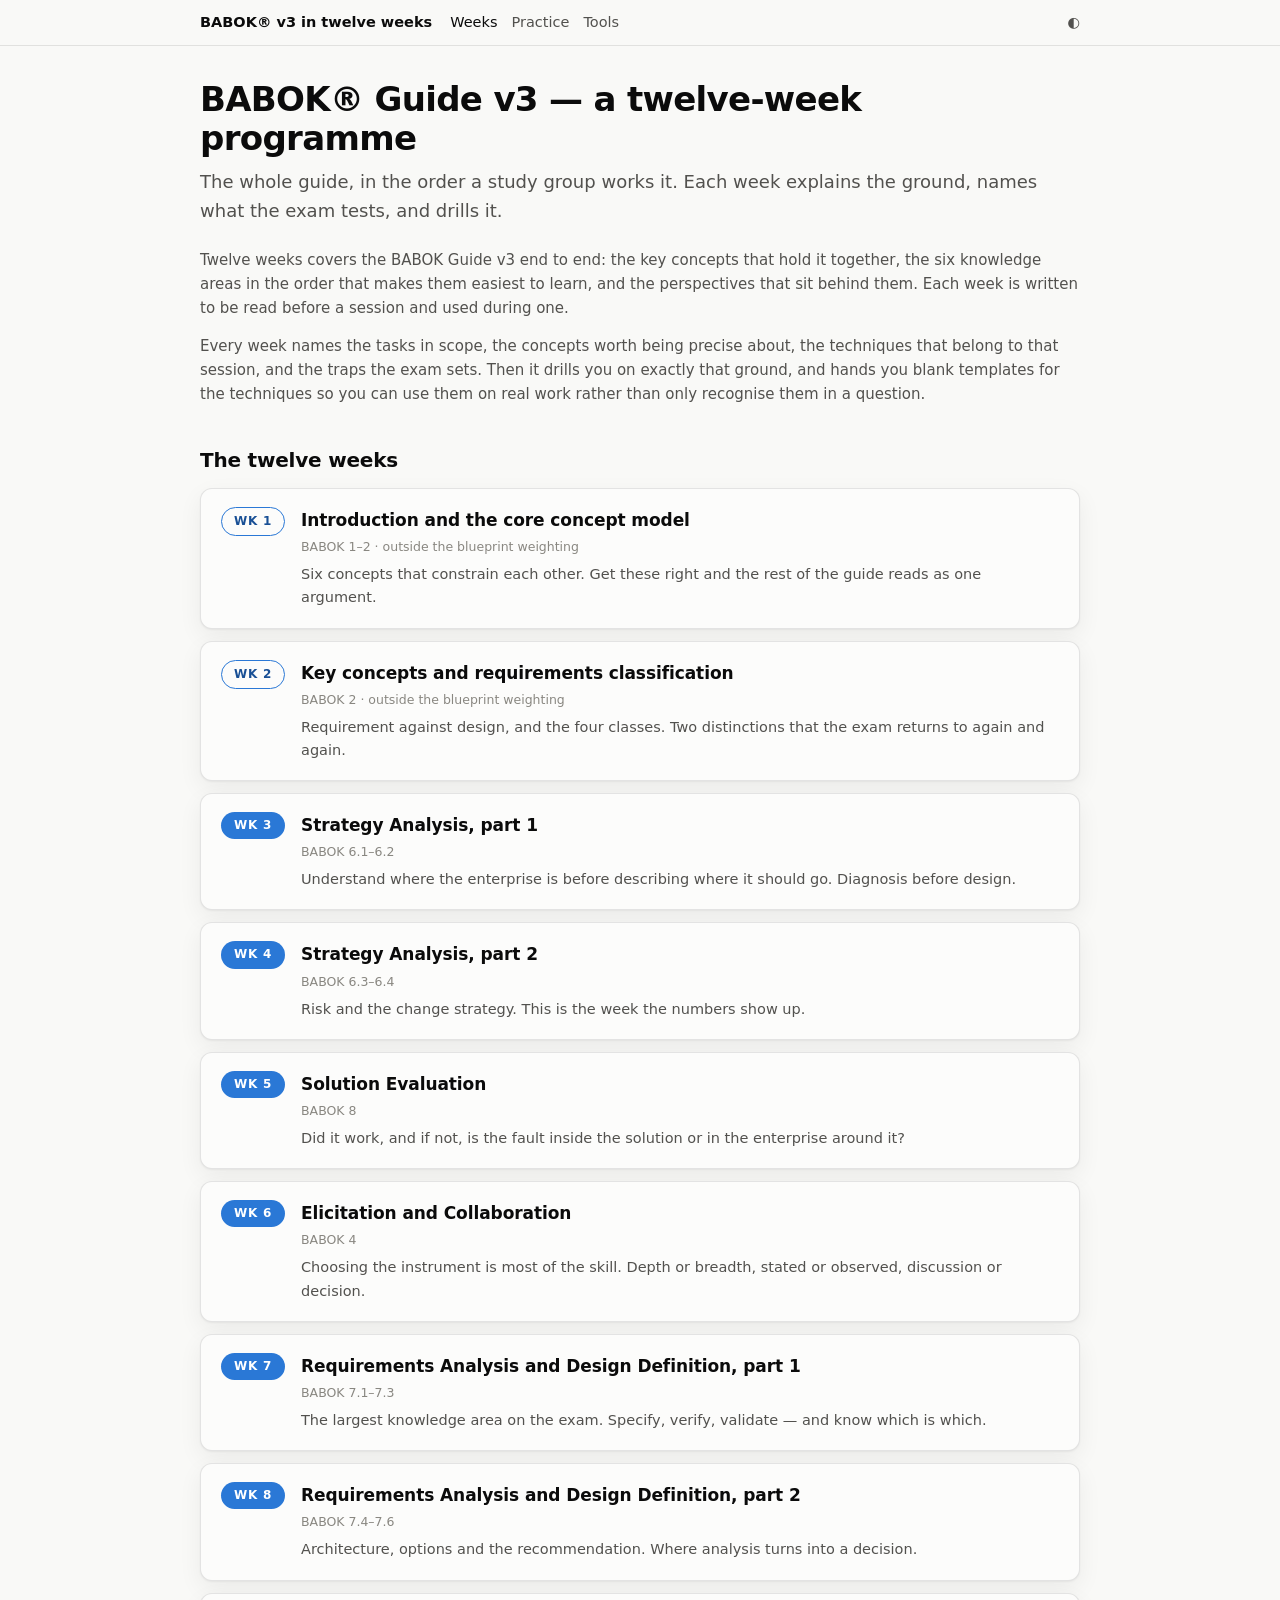
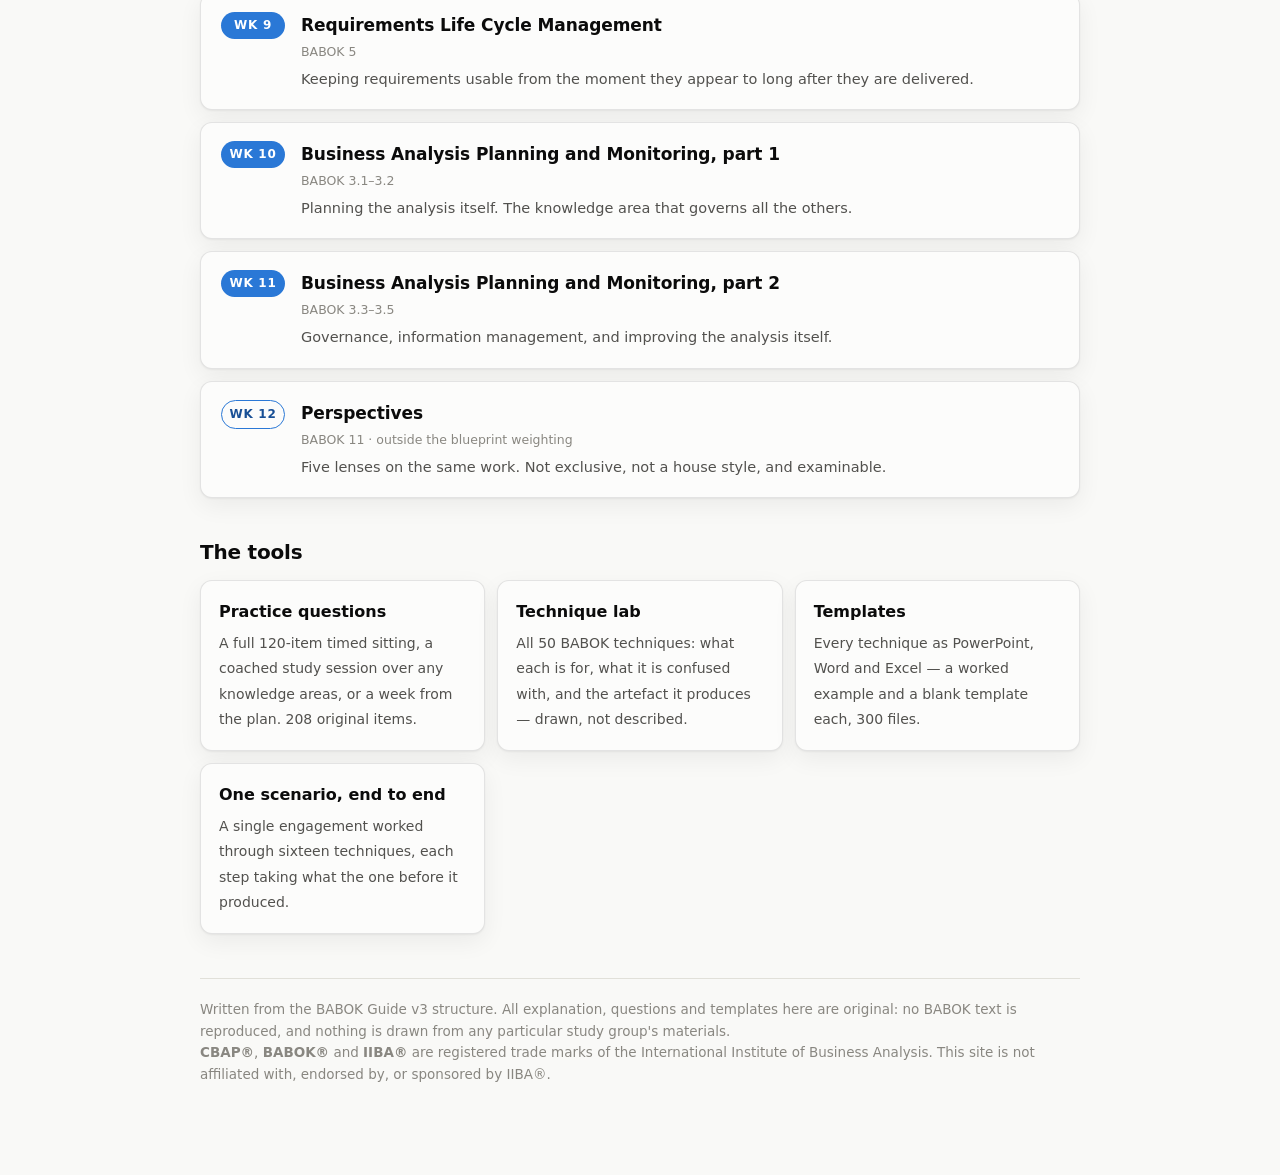
==== commit c5d234d0: "Put the twelve weeks in front, with the simulator as a tool inside the course The repository was a p" ====
--- a/index.html
+++ b/index.html
@@ -1,15789 +1,117 @@
 <!DOCTYPE html>
-<html lang="en-AU" data-theme="light">
+<html lang="en-AU">
 <head>
 <meta charset="utf-8">
 <meta name="viewport" content="width=device-width, initial-scale=1">
-<title>CBAP® Exam Simulator — exam sitting, study mode or technique lab, BABOK® v3</title>
-<style>
-:root{
-  color-scheme: light;
-  --surface-1:#fcfcfb; --plane:#f9f9f7;
-  --ink:#0b0b0b; --ink-2:#52514e; --muted:#898781;
-  --grid:#e1e0d9; --axis:#c3c2b7; --border:rgba(11,11,11,0.10);
-  --accent:#2a78d6; --accent-soft:#cde2fb; --accent-deep:#184f95;
-  --good:#0ca30c; --warning:#fab219; --serious:#ec835a; --critical:#d03b3b;
-  --good-ink:#006300;
-  --meter-track:#eceae4;
-  --sel:#e9f1fd;
-  --shadow:0 1px 2px rgba(11,11,11,.05), 0 8px 24px rgba(11,11,11,.06);
-}
-:root[data-theme="dark"]{
-  color-scheme: dark;
-  --surface-1:#1a1a19; --plane:#0d0d0d;
-  --ink:#ffffff; --ink-2:#c3c2b7; --muted:#898781;
-  --grid:#2c2c2a; --axis:#383835; --border:rgba(255,255,255,0.10);
-  --accent:#3987e5; --accent-soft:#184f95; --accent-deep:#86b6ef;
-  --good:#0ca30c; --warning:#fab219; --serious:#ec835a; --critical:#d03b3b;
-  --good-ink:#0ca30c;
-  --meter-track:#242422;
-  --sel:#12233a;
-  --shadow:0 1px 2px rgba(0,0,0,.4), 0 8px 24px rgba(0,0,0,.35);
-}
-*{box-sizing:border-box}
-html,body{margin:0;padding:0}
-body{
-  background:var(--plane); color:var(--ink);
-  font:15px/1.55 system-ui,-apple-system,"Segoe UI",sans-serif;
-  -webkit-font-smoothing:antialiased;
-}
-.wrap{max-width:900px;margin:0 auto;padding:0 20px 80px}
-.card{background:var(--surface-1);border:1px solid var(--border);border-radius:12px;padding:22px;box-shadow:var(--shadow)}
-h1{font-size:23px;line-height:1.25;margin:0 0 6px;letter-spacing:-.01em}
-h2{font-size:17px;margin:30px 0 10px;letter-spacing:-.01em}
-h3{font-size:14px;margin:22px 0 8px;text-transform:uppercase;letter-spacing:.06em;color:var(--ink-2)}
-p{margin:0 0 12px}
-.sub{color:var(--ink-2);font-size:14px}
-.mono{font-variant-numeric:tabular-nums}
-button{font:inherit;cursor:pointer;border-radius:8px;border:1px solid var(--border);background:var(--surface-1);color:var(--ink);padding:9px 15px;transition:background .12s,border-color .12s}
-button:hover:not(:disabled){border-color:var(--axis)}
-button:disabled{opacity:.4;cursor:not-allowed}
-button.primary{background:var(--accent);border-color:var(--accent);color:#fff;font-weight:600}
-button.primary:hover:not(:disabled){background:var(--accent-deep);border-color:var(--accent-deep)}
-button.ghost{background:transparent}
-.row{display:flex;gap:10px;align-items:center;flex-wrap:wrap}
-.spacer{flex:1}
-
-/* top bar */
-header.bar{position:sticky;top:0;z-index:20;background:var(--plane);border-bottom:1px solid var(--border);padding:10px 0;margin-bottom:22px}
-.bar .wrap{padding-bottom:0}
-.clock{font-variant-numeric:tabular-nums;font-weight:650;font-size:19px;letter-spacing:.01em;padding:4px 10px;border-radius:8px;background:var(--surface-1);border:1px solid var(--border)}
-.clock.warn{color:var(--critical);border-color:var(--critical)}
-.pill{font-size:13px;color:var(--ink-2);padding:4px 10px;border-radius:99px;border:1px solid var(--border);background:var(--surface-1)}
-.progressline{height:3px;background:var(--meter-track);border-radius:2px;overflow:hidden;margin-top:10px}
-.progressline > i{display:block;height:100%;background:var(--accent);border-radius:2px;transition:width .2s}
-
-/* question */
-.qhead{display:flex;align-items:baseline;gap:12px;margin-bottom:14px}
-.qnum{font-weight:650;font-size:15px}
-.stem{font-size:16px;line-height:1.62;margin-bottom:20px}
-.opts{display:flex;flex-direction:column;gap:8px}
-.opt{display:flex;gap:12px;align-items:flex-start;padding:13px 15px;border:1px solid var(--border);border-radius:10px;background:var(--surface-1);cursor:pointer;transition:background .1s,border-color .1s}
-.opt:hover{background:var(--sel)}
-.opt.sel{border-color:var(--accent);background:var(--sel);box-shadow:inset 0 0 0 1px var(--accent)}
-.opt .ltr{font-weight:700;color:var(--ink-2);min-width:16px}
-.opt.sel .ltr{color:var(--accent)}
-.opt input{display:none}
-.flagbtn.on{border-color:var(--serious);color:var(--serious);font-weight:600}
-
-/* navigator */
-.navgrid{display:grid;grid-template-columns:repeat(auto-fill,minmax(38px,1fr));gap:6px;margin-top:14px}
-.cell{position:relative;aspect-ratio:1;border-radius:7px;border:1px solid var(--border);background:var(--surface-1);color:var(--ink-2);font-size:12px;font-variant-numeric:tabular-nums;display:flex;align-items:center;justify-content:center;padding:0}
-.cell.answered{background:var(--accent-soft);border-color:transparent;color:var(--ink)}
-:root[data-theme="dark"] .cell.answered{color:#fff}
-.cell.current{box-shadow:0 0 0 2px var(--accent);border-color:var(--accent)}
-.cell.flag::after{content:"";position:absolute;top:3px;right:3px;width:6px;height:6px;border-radius:50%;background:var(--serious)}
-.cell.right{background:var(--good);border-color:transparent;color:#fff}
-.cell.wrong{background:var(--critical);border-color:transparent;color:#fff}
-.cell.skipped{background:var(--muted);border-color:transparent;color:#fff}
-
-/* results */
-.hero{display:flex;gap:28px;align-items:flex-end;flex-wrap:wrap;margin:6px 0 4px}
-.figure{font-size:52px;font-weight:680;line-height:1;letter-spacing:-.02em}
-table{width:100%;border-collapse:collapse;font-size:14px}
-th{text-align:left;font-weight:600;color:var(--ink-2);font-size:12px;text-transform:uppercase;letter-spacing:.05em;padding:0 10px 8px 0;border-bottom:1px solid var(--grid)}
-td{padding:11px 10px 11px 0;border-bottom:1px solid var(--grid);vertical-align:middle}
-td.num,th.num{text-align:right;font-variant-numeric:tabular-nums;padding-right:14px}
-.meterwrap{display:flex;align-items:center;gap:10px;min-width:190px}
-.meter{position:relative;flex:1;height:9px;background:var(--meter-track);border-radius:4px;overflow:visible}
-.meter > i{display:block;height:100%;border-radius:4px;background:var(--accent)}
-.meter .thresh{position:absolute;top:-3px;bottom:-3px;left:70%;width:1px;background:var(--axis)}
-.meterval{font-variant-numeric:tabular-nums;font-weight:600;min-width:42px;text-align:right;font-size:13px}
-.flagtag{display:inline-flex;align-items:center;gap:5px;font-size:12px;font-weight:600;padding:2px 8px;border-radius:99px;white-space:nowrap}
-.flagtag.gap{color:var(--critical);border:1px solid var(--critical)}
-.flagtag.ok{color:var(--good-ink);border:1px solid var(--good)}
-ul.tight{margin:0 0 14px;padding-left:20px}
-ul.tight li{margin-bottom:7px}
-.callout{border-left:3px solid var(--accent);padding:2px 0 2px 14px;margin:12px 0;color:var(--ink-2)}
-
-/* review */
-.rev{border:1px solid var(--border);border-radius:12px;background:var(--surface-1);padding:20px;margin-bottom:14px}
-.verdict{display:flex;gap:11px;padding:10px 12px;border-radius:9px;margin-bottom:7px;font-size:14px;line-height:1.5;border:1px solid transparent}
-.verdict .ltr{font-weight:700;min-width:16px}
-.verdict.correct{background:rgba(12,163,12,.09);border-color:rgba(12,163,12,.45)}
-.verdict.chosen{background:rgba(208,59,59,.09);border-color:rgba(208,59,59,.45)}
-.tagline{font-size:13px;color:var(--ink-2);margin-top:12px}
-.tagline b{color:var(--ink);font-weight:600}
-.marker{font-weight:700;font-size:14px}
-.marker.ok{color:var(--good-ink)} .marker.no{color:var(--critical)}
-.filters{display:flex;gap:8px;flex-wrap:wrap;margin:14px 0 18px}
-.chip{font-size:13px;padding:6px 12px;border-radius:99px;border:1px solid var(--border);background:var(--surface-1);cursor:pointer}
-.chip.on{background:var(--accent);border-color:var(--accent);color:#fff;font-weight:600}
-.hidden{display:none !important}
-.modal{position:fixed;inset:0;background:rgba(11,11,11,.5);display:flex;align-items:center;justify-content:center;z-index:60;padding:20px}
-.modal .card{max-width:420px}
-kbd{font:12px/1 ui-monospace,monospace;border:1px solid var(--border);border-bottom-width:2px;border-radius:5px;padding:3px 5px;background:var(--plane)}
-@media (max-width:640px){
-  .figure{font-size:42px} .wrap{padding:0 14px 60px} .stem{font-size:15px}
-  .navgrid{grid-template-columns:repeat(auto-fill,minmax(34px,1fr))}
-}
-@media print{ header.bar{display:none} .card,.rev{break-inside:avoid} }
-
-/* setup screen */
-.modes{display:grid;grid-template-columns:1fr 1fr;gap:10px;margin-bottom:6px}
-.modecard{display:flex;flex-direction:column;gap:5px;align-items:flex-start;text-align:left;padding:15px 16px;border-radius:11px;border:1px solid var(--border);background:var(--surface-1)}
-.modecard b{font-size:15px}
-.modecard .sub{font-size:13px;line-height:1.45}
-.modecard.on{border-color:var(--accent);background:var(--sel);box-shadow:inset 0 0 0 1px var(--accent)}
-.kagrid{display:grid;grid-template-columns:repeat(auto-fit,minmax(300px,1fr));gap:8px}
-.kaopt .ctx{font-style:normal;font-size:11px;color:var(--muted);border:1px solid var(--border);
-  border-radius:99px;padding:1px 7px;margin-left:6px;white-space:nowrap}
-.kaopt{display:flex;gap:10px;align-items:flex-start;padding:11px 13px;border:1px solid var(--border);border-radius:10px;background:var(--surface-1);cursor:pointer;font-size:14px}
-.kaopt:hover{background:var(--sel)}
-.kaopt.on{border-color:var(--accent);background:var(--sel)}
-.kaopt input{margin:3px 0 0;accent-color:var(--accent)}
-.kaopt .cnt{color:var(--ink-2);font-size:13px;margin-left:auto;font-variant-numeric:tabular-nums;padding-left:10px}
-
-/* study feedback */
-.opt.locked{cursor:default}
-.opt.locked:hover{background:var(--surface-1)}
-.opt.right{border-color:var(--good);background:rgba(12,163,12,.09);box-shadow:inset 0 0 0 1px var(--good)}
-.opt.right:hover{background:rgba(12,163,12,.09)}
-.opt.wrong{border-color:var(--critical);background:rgba(208,59,59,.09);box-shadow:inset 0 0 0 1px var(--critical)}
-.opt.wrong:hover{background:rgba(208,59,59,.09)}
-.feedback{margin-top:22px;padding-top:18px;border-top:1px solid var(--grid)}
-.banner{font-weight:650;font-size:15px;margin-bottom:13px}
-.banner.ok{color:var(--good-ink)} .banner.no{color:var(--critical)}
-@media (max-width:640px){ .modes{grid-template-columns:1fr} }
-
-/* ---- technique lab ---- */
-.modes{grid-template-columns:repeat(2,1fr)}
-@media (max-width:860px){ .modes{grid-template-columns:1fr} }
-
-.seg{display:inline-flex;border:1px solid var(--border);border-radius:9px;overflow:hidden;background:var(--surface-1)}
-.seg button{border:0;border-radius:0;padding:8px 16px;background:transparent;font-size:14px}
-.seg button+button{border-left:1px solid var(--border)}
-.seg button.on{background:var(--accent);color:#fff;font-weight:600}
-
-.tgroup{border:1px solid var(--border);border-radius:10px;margin-bottom:8px;overflow:hidden}
-.tgroup>summary{cursor:pointer;padding:10px 14px;background:var(--plane);font-size:14px;font-weight:600;display:flex;gap:10px;align-items:center;list-style:none}
-.tgroup>summary::-webkit-details-marker{display:none}
-.tgroup>summary::before{content:"▸";color:var(--muted);font-size:12px}
-.tgroup[open]>summary::before{content:"▾"}
-.tgroup>summary .cnt{margin-left:auto;font-weight:400;color:var(--ink-2);font-size:13px}
-.tlist{display:grid;grid-template-columns:repeat(auto-fit,minmax(280px,1fr));gap:6px;padding:10px 12px}
-.topt{display:flex;gap:9px;align-items:center;padding:7px 10px;border:1px solid var(--border);border-radius:8px;cursor:pointer;font-size:13.5px;background:var(--surface-1)}
-.topt.on{border-color:var(--accent);background:var(--sel)}
-.topt input{margin:0;flex:none}
-.topt .tn{color:var(--muted);font-variant-numeric:tabular-nums;flex:none}
-.topt .cnt{margin-left:auto;color:var(--ink-2);font-size:12px;flex:none}
-.topt.empty{opacity:.55}
-
-/* ---- data exhibits inside a question ---- */
-/* Matched to the PowerPoint pack: filled header band, generous rows, one clear
-   grid. The artefact is the content, so it runs the full width of the card. */
-.exhibit{margin:14px 0 6px;border:1px solid var(--border);border-radius:10px;background:var(--surface-1);overflow:hidden}
-.exhibit .xtitle{padding:11px 16px;border-bottom:1px solid var(--border);font-size:14px;font-weight:650;letter-spacing:-.005em;color:var(--ink)}
-.exhibit .xbody{overflow-x:auto}
-.exhibit table{width:100%;font-size:14px;border-collapse:collapse}
-.exhibit th,.exhibit td{padding:10px 16px;border-bottom:1px solid var(--grid);text-align:left;vertical-align:top}
-.exhibit th.num,.exhibit td.num{white-space:nowrap;text-align:right}
-.exhibit td{min-width:88px}
-.exhibit thead th{font-weight:650;color:#fff;background:var(--accent);border-bottom:0;font-size:13px;letter-spacing:.01em;vertical-align:middle}
-.exhibit thead th.num{text-align:right}
-.exhibit tbody tr:nth-child(even){background:var(--plane)}
-.exhibit tbody tr:last-child td{border-bottom:0}
-/* A closing total is emphasised; an ordinary last row is not. */
-.exhibit tbody tr.total td{font-weight:650;background:var(--sel)}
-.exhibit .xnote{padding:10px 16px;border-top:1px solid var(--grid);font-size:13px;color:var(--ink-2);background:var(--plane)}
-.tiles{display:grid;grid-template-columns:repeat(auto-fit,minmax(150px,1fr));gap:1px;background:var(--grid)}
-.tile{background:var(--plane);padding:12px 14px}
-.tile .tl{font-size:12px;color:var(--ink-2);margin-bottom:4px}
-.tile .tv{font-size:19px;font-weight:650;letter-spacing:-.01em;font-variant-numeric:tabular-nums}
-.tile .td{font-size:12px;margin-top:3px;color:var(--muted)}
-.tile .td.up{color:var(--good-ink)} .tile .td.down{color:var(--critical)}
-.bars{padding:12px 14px;display:grid;gap:9px}
-.barrow{display:grid;grid-template-columns:minmax(120px,1.1fr) 2fr auto;gap:11px;align-items:center;font-size:12.5px}
-.bartrack{height:8px;border-radius:5px;background:var(--meter-track);overflow:hidden}
-.bartrack i{display:block;height:100%;background:var(--accent);border-radius:5px}
-.barrow .bn{color:var(--ink-2);white-space:nowrap;font-variant-numeric:tabular-nums}
-@media (max-width:640px){ .barrow{grid-template-columns:1fr;gap:3px} }
-
-/* ---- learn cards ---- */
-.tcard{background:var(--surface-1);border:1px solid var(--border);border-radius:12px;padding:20px 22px;margin-bottom:14px;box-shadow:var(--shadow)}
-.tcard h3{margin:0 0 3px;text-transform:none;letter-spacing:-.01em;font-size:17px;color:var(--ink)}
-.tcard .tmeta{font-size:12.5px;color:var(--muted);margin-bottom:13px}
-.tcard .lbl{font-size:11.5px;text-transform:uppercase;letter-spacing:.07em;color:var(--muted);margin:13px 0 4px;font-weight:650}
-.tcard .conf{border-left:3px solid var(--warning);padding-left:12px}
-.tcard .mech{width:100%;font-size:13.5px;margin-top:4px}
-.tcard .mech td{padding:6px 10px 6px 0;border-bottom:1px solid var(--grid);vertical-align:top}
-.tcard .mech tr:last-child td{border-bottom:0}
-.tcard .mech .mt{font-weight:600;white-space:nowrap}
-.tcard .mech .mf{font-family:ui-monospace,SFMono-Regular,Menlo,monospace;font-size:12.5px;color:var(--accent-deep)}
-.tcard .worked{background:var(--plane);border:1px solid var(--border);border-radius:9px;padding:13px 15px;font-size:13.5px;margin-top:6px}
-.tcard .tt{display:inline-block;font-size:12px;color:var(--ink-2);border:1px solid var(--border);border-radius:99px;padding:2px 9px;margin:3px 5px 0 0}
-.btnlink{display:inline-flex;align-items:center;text-decoration:none;color:var(--ink);
-  border:1px solid var(--border);border-radius:8px;padding:9px 15px;font-size:15px;background:transparent}
-.btnlink:hover{border-color:var(--axis)}
-.vtoggle{margin:2px 0 10px}
-.vdl{display:flex;flex-wrap:wrap;gap:8px;align-items:center;margin:10px 0 2px;font-size:13px}
-.vdl span{color:var(--muted);font-size:12px;text-transform:uppercase;letter-spacing:.05em;font-weight:650;margin-right:2px}
-.vdl a{text-decoration:none;color:var(--accent-deep);border:1px solid var(--border);border-radius:99px;
-  padding:4px 12px;background:var(--surface-1);font-size:12.5px}
-.vdl a:hover{border-color:var(--accent);background:var(--sel)}
-@media print{ .vdl{display:none} }
-.vtoggle button{padding:5px 13px;font-size:13px}
-/* blank template cells read as fillable, not as missing content */
-.vpane[data-v="tpl"] .exhibit td:empty::after,
-.vpane[data-v="tpl"] .cpanel .cpitem:empty::after{content:"";display:block;height:15px;
-  border-bottom:1px dashed var(--axis);opacity:.55;min-width:52px}
-.vpane[data-v="tpl"] td.mcell{min-height:56px}
-.vpane[data-v="tpl"] .fnote:empty,.vpane[data-v="tpl"] .tnote:empty{display:block;height:14px}
-@media print{ .vtoggle{display:none} .vpane[data-v="tpl"]{display:none} }
-@media (max-width:640px){ .tcard .mech td{display:block;padding-bottom:2px} .tcard .mech tr{display:block;padding:6px 0;border-bottom:1px solid var(--grid)} }
-
-/* the scenario thread: numbered steps joined by what passes between them */
-.pweek{background:var(--surface-1);border:1px solid var(--border);border-radius:12px;padding:18px 20px;margin-bottom:12px;box-shadow:var(--shadow)}
-.pweek .row1{display:flex;gap:12px;align-items:baseline;flex-wrap:wrap}
-.pweek .wn{flex:none;font-size:11px;font-weight:700;letter-spacing:.06em;color:#fff;background:var(--accent);border-radius:99px;padding:3px 10px}
-.pweek h3{margin:0;text-transform:none;letter-spacing:-.01em;font-size:17px;color:var(--ink);flex:1}
-.pweek .ch{font-size:12px;color:var(--muted);font-variant-numeric:tabular-nums}
-.pweek .focus{font-size:14.5px;margin:9px 0 0}
-.pweek .watch{font-size:13.5px;color:var(--ink-2);border-left:3px solid var(--warning);padding-left:12px;margin:10px 0 0}
-.pweek .tt{display:inline-block;font-size:12px;color:var(--ink-2);border:1px solid var(--border);border-radius:99px;padding:2px 9px;margin:3px 5px 0 0}
-.pweek .go{margin-top:13px}
-.pweek.ctx{border-left:3px solid var(--accent-soft)}
-
-.sbrief{background:var(--surface-1);border:1px solid var(--border);border-radius:12px;padding:22px;box-shadow:var(--shadow);margin-bottom:6px}
-.sbrief h2{margin-top:0}
-.sstep{position:relative;padding-left:56px;margin-top:6px}
-.sstep::before{content:"";position:absolute;left:17px;top:0;bottom:-6px;width:2px;background:var(--grid)}
-.sstep:last-child::before{bottom:auto;height:38px}
-.snum{position:absolute;left:0;top:14px;width:36px;height:36px;border-radius:50%;background:var(--accent);color:#fff;
-  display:grid;place-items:center;font-weight:700;font-size:14px;font-variant-numeric:tabular-nums;z-index:1}
-.sstep .tcard{margin-bottom:14px}
-.sq{font-size:16px;font-weight:650;letter-spacing:-.01em;margin:2px 0 12px}
-.shand{display:grid;grid-template-columns:1fr 1fr;gap:10px;margin-bottom:6px}
-.shand div{border:1px solid var(--border);border-radius:9px;padding:9px 12px;font-size:13px;color:var(--ink-2);background:var(--plane)}
-.shand b{display:block;font-size:11px;text-transform:uppercase;letter-spacing:.06em;color:var(--muted);margin-bottom:3px}
-.shand .gives{border-left:3px solid var(--accent)}
-@media (max-width:700px){ .shand{grid-template-columns:1fr} .sstep{padding-left:0} .sstep::before{display:none} .snum{position:static;margin-bottom:8px} }
-
-/* one concept per block: a plain-English line, the numbers, then the picture */
-.expl{border-top:1px solid var(--grid);padding-top:15px;margin-top:15px}
-.expl:first-of-type{border-top:0;padding-top:2px}
-.expl .eh{display:flex;gap:9px;align-items:baseline;flex-wrap:wrap;margin-bottom:4px}
-.expl .eh b{font-size:15.5px}
-.expl .en{flex:none;width:20px;height:20px;border-radius:50%;background:var(--accent);color:#fff;
-  font-size:11.5px;font-weight:700;display:grid;place-items:center;align-self:center}
-.expl .eh code{font-family:ui-monospace,SFMono-Regular,Menlo,monospace;font-size:12.5px;
-  color:var(--accent-deep);background:var(--plane);border:1px solid var(--border);border-radius:6px;padding:1px 7px}
-.expl .ep{font-size:14px;color:var(--ink-2);margin-bottom:2px}
-.expl .exhibit{margin:12px 0 0}
-.eindex{display:flex;flex-wrap:wrap;gap:6px;margin-bottom:4px}
-.eindex a{display:inline-flex;align-items:center;gap:7px;font-size:12.5px;text-decoration:none;
-  color:var(--ink-2);border:1px solid var(--border);border-radius:99px;padding:4px 11px 4px 5px;background:var(--plane)}
-.eindex a:hover{border-color:var(--accent);color:var(--ink)}
-.expl{scroll-margin-top:76px}
-@media print{ .eindex{display:none} }
-
-/* ---- worked-artefact exhibits: tree, matrix, flow, canvas ---- */
-.tlevels{display:flex;flex-wrap:wrap;gap:14px;padding:11px 14px 2px;font-size:12px;color:var(--ink-2)}
-.tlevels i{display:inline-grid;place-items:center;width:16px;height:16px;border-radius:50%;
-  background:var(--accent-soft);color:var(--accent-deep);font-size:10px;font-weight:700;font-style:normal;margin-right:5px}
-ul.tree,ul.tree ul{list-style:none;margin:0;padding:0}
-ul.tree{padding:10px 14px 13px}
-ul.tree ul{margin-left:9px;padding-left:15px;border-left:1px solid var(--axis)}
-ul.tree li{position:relative;padding:3px 0}
-ul.tree ul>li::before{content:"";position:absolute;left:-15px;top:16px;width:11px;height:1px;background:var(--axis)}
-.tlab{font-size:14px}
-ul.tree>li>.tlab{font-weight:650}
-.tnote{display:block;font-size:12px;color:var(--muted)}
-
-table.matrix{width:100%;border-collapse:separate;border-spacing:4px;font-size:13px}
-table.matrix caption.mx{caption-side:top;text-align:right;font-size:12px;color:var(--ink-2);padding:9px 4px 2px}
-table.matrix th{font-size:12.5px;font-weight:650;color:var(--ink-2);padding:5px 6px;text-align:center}
-table.matrix th.mrow{text-align:right;white-space:nowrap;vertical-align:middle}
-table.matrix td.mcorner{width:1px}
-td.mcell{background:var(--surface-1);border:1px solid var(--border);border-radius:9px;padding:11px 13px;vertical-align:top;min-width:110px}
-td.mcell b{display:block;font-size:11.5px;text-transform:uppercase;letter-spacing:.05em;color:var(--accent-deep);margin-bottom:4px}
-td.mcell span{display:block;font-size:13px;color:var(--ink-2);padding:1.5px 0}
-.my{font-size:12px;color:var(--ink-2);padding:2px 14px 10px}
-
-.flow{display:flex;flex-wrap:wrap;align-items:stretch;gap:7px;padding:13px 14px}
-.fstep{flex:1 1 140px;min-width:130px;background:var(--surface-1);border:1px solid var(--border);
-  border-radius:9px;padding:9px 11px;display:flex;flex-direction:column;gap:2px}
-.factor{font-size:11px;text-transform:uppercase;letter-spacing:.05em;color:var(--accent-deep);font-weight:650}
-.flab{font-size:13.5px;font-weight:600}
-.fnote{font-size:12.5px;color:var(--muted)}
-.farrow{align-self:center;color:var(--axis);font-size:15px;flex:none}
-.fbranch{border-top:1px solid var(--grid);padding:11px 16px;font-size:13px;color:var(--ink-2);display:grid;gap:4px;background:var(--plane)}
-.fbranch b{color:var(--ink);font-weight:600}
-
-/* ---- SVG notation ---- */
-.dgm{display:block;margin:16px;font-family:system-ui,-apple-system,"Segoe UI",sans-serif}
-.dgm text{fill:var(--ink)}
-.dgm .sm{fill:var(--ink-2)}
-.dgm .bad{fill:var(--critical)}
-.dgm .box{fill:var(--surface-1);stroke:var(--axis);stroke-width:1.1}
-.dgm .box.term{stroke:var(--ink-2);stroke-width:2}
-.dgm .box.proc{fill:var(--sel);stroke:var(--accent)}
-.dgm .box.ext{fill:var(--plane)}
-.dgm .storefill{fill:var(--plane);stroke:none}
-.dgm .storeline{stroke:var(--axis);stroke-width:1.4;fill:none}
-.dgm .lane{fill:var(--plane)} .dgm .lanealt{fill:var(--surface-1)}
-.dgm .sep{stroke:var(--grid);stroke-width:1}
-.dgm .edge{stroke:var(--axis);stroke-width:1.3;fill:none}
-.dgm .edge.thin{stroke-width:1}
-.dgm .edge.dash{stroke-dasharray:4 3}
-.dgm .edge.bad,.dgm path.bad{stroke:var(--critical)}
-.dgm .ahd{fill:var(--axis);stroke:none}
-.dgm .ahdn{fill:var(--critical);stroke:none}
-.dgm .ahdo{fill:none;stroke:var(--axis);stroke-width:1.3}
-.dgm .bound{fill:none;stroke:var(--axis);stroke-width:1.1;stroke-dasharray:5 4}
-.dgm .fig{fill:none;stroke:var(--ink-2);stroke-width:1.6;stroke-linecap:round}
-.dgm .life{stroke:var(--axis);stroke-width:1;stroke-dasharray:3 4}
-.dgm .dot{fill:var(--ink-2)}
-
-.canvasgrid{display:grid;grid-template-columns:repeat(var(--cc,3),1fr);gap:1px;background:var(--grid)}
-/* The real Business Model Canvas: partners tall left, value proposition centre,
-   segments tall right, cost and revenue across the foot. */
-.canvasgrid.bmc{grid-template-columns:repeat(5,1fr);
-  grid-template-areas:"b1 b2 b3 b4 b6" "b1 b9 b3 b5 b6" "b8 b8 b8 b7 b7"}
-@media (max-width:760px){ .canvasgrid.bmc{grid-template-columns:1fr;grid-template-areas:none}
-  .canvasgrid.bmc .cpanel{grid-area:auto !important} }
-.cpanel{background:var(--surface-1);padding:11px 13px;min-height:80px}
-.cplab{font-size:11px;text-transform:uppercase;letter-spacing:.05em;color:var(--accent-deep);font-weight:650;margin-bottom:5px}
-.cpitem{font-size:13px;color:var(--ink-2);padding:1.5px 0}
-@media (max-width:640px){
-  .canvasgrid{grid-template-columns:1fr}
-  .flow{display:grid;grid-template-columns:1fr}
-  .farrow{display:none}
-  td.mcell{min-width:0}
-  table.matrix{font-size:12px}
-}
-</style>
+<title>BABOK® Guide v3 — a twelve-week programme</title>
+<meta name="description" content="The whole guide, in the order a study group works it. Each week explains the ground, names what the exam tests, and drills it.">
+<link rel="stylesheet" href="site.css">
 </head>
 <body>
+<nav class="bar"><div class="wrap">
+  <a class="home" href="index.html">BABOK® v3 in twelve weeks</a>
+  <a href="index.html#weeks" style="color:var(--ink)">Weeks</a>
+  <a href="simulator.html">Practice</a>
+  <a href="index.html#tools">Tools</a>
+  <span class="sp"></span>
+  <a href="#" onclick="document.documentElement.dataset.theme=document.documentElement.dataset.theme==='dark'?'light':'dark';return false">◐</a>
+</div></nav>
+<div class="wrap">
+  <h1>BABOK® Guide v3 — a twelve-week programme</h1>
+  <p class="lede">The whole guide, in the order a study group works it. Each week explains the ground, names what the exam tests, and drills it.</p>
+  <p class="sub">Twelve weeks covers the BABOK Guide v3 end to end: the key concepts that hold it together, the six knowledge areas in the order that makes them easiest to learn, and the perspectives that sit behind them. Each week is written to be read before a session and used during one.</p><p class="sub">Every week names the tasks in scope, the concepts worth being precise about, the techniques that belong to that session, and the traps the exam sets. Then it drills you on exactly that ground, and hands you blank templates for the techniques so you can use them on real work rather than only recognise them in a question.</p>
 
-<!-- ============ START ============ -->
-<section id="start">
-  <div class="wrap" style="padding-top:44px">
-    <div class="card">
-      <div class="row"><h1 style="flex:1">CBAP® Exam Simulator</h1>
-        <button class="ghost" id="themeBtn" title="Toggle light / dark">◐</button></div>
-      <p class="sub">120 exam items · 61 technique items · BABOK® Guide v3 · sit the full paper, study a knowledge area, or work the 50 techniques</p>
+  <h2 id="weeks">The twelve weeks</h2>
+  <div class="weeks"><a class="wk" href="week-01.html">
+      <div class="n ctx">WK 1</div>
+      <div>
+        <h3>Introduction and the core concept model</h3>
+        <div class="ch">BABOK 1–2 · outside the blueprint weighting</div>
+        <p class="st">Six concepts that constrain each other. Get these right and the rest of the guide reads as one argument.</p>
+      </div></a><a class="wk" href="week-02.html">
+      <div class="n ctx">WK 2</div>
+      <div>
+        <h3>Key concepts and requirements classification</h3>
+        <div class="ch">BABOK 2 · outside the blueprint weighting</div>
+        <p class="st">Requirement against design, and the four classes. Two distinctions that the exam returns to again and again.</p>
+      </div></a><a class="wk" href="week-03.html">
+      <div class="n">WK 3</div>
+      <div>
+        <h3>Strategy Analysis, part 1</h3>
+        <div class="ch">BABOK 6.1–6.2</div>
+        <p class="st">Understand where the enterprise is before describing where it should go. Diagnosis before design.</p>
+      </div></a><a class="wk" href="week-04.html">
+      <div class="n">WK 4</div>
+      <div>
+        <h3>Strategy Analysis, part 2</h3>
+        <div class="ch">BABOK 6.3–6.4</div>
+        <p class="st">Risk and the change strategy. This is the week the numbers show up.</p>
+      </div></a><a class="wk" href="week-05.html">
+      <div class="n">WK 5</div>
+      <div>
+        <h3>Solution Evaluation</h3>
+        <div class="ch">BABOK 8</div>
+        <p class="st">Did it work, and if not, is the fault inside the solution or in the enterprise around it?</p>
+      </div></a><a class="wk" href="week-06.html">
+      <div class="n">WK 6</div>
+      <div>
+        <h3>Elicitation and Collaboration</h3>
+        <div class="ch">BABOK 4</div>
+        <p class="st">Choosing the instrument is most of the skill. Depth or breadth, stated or observed, discussion or decision.</p>
+      </div></a><a class="wk" href="week-07.html">
+      <div class="n">WK 7</div>
+      <div>
+        <h3>Requirements Analysis and Design Definition, part 1</h3>
+        <div class="ch">BABOK 7.1–7.3</div>
+        <p class="st">The largest knowledge area on the exam. Specify, verify, validate — and know which is which.</p>
+      </div></a><a class="wk" href="week-08.html">
+      <div class="n">WK 8</div>
+      <div>
+        <h3>Requirements Analysis and Design Definition, part 2</h3>
+        <div class="ch">BABOK 7.4–7.6</div>
+        <p class="st">Architecture, options and the recommendation. Where analysis turns into a decision.</p>
+      </div></a><a class="wk" href="week-09.html">
+      <div class="n">WK 9</div>
+      <div>
+        <h3>Requirements Life Cycle Management</h3>
+        <div class="ch">BABOK 5</div>
+        <p class="st">Keeping requirements usable from the moment they appear to long after they are delivered.</p>
+      </div></a><a class="wk" href="week-10.html">
+      <div class="n">WK 10</div>
+      <div>
+        <h3>Business Analysis Planning and Monitoring, part 1</h3>
+        <div class="ch">BABOK 3.1–3.2</div>
+        <p class="st">Planning the analysis itself. The knowledge area that governs all the others.</p>
+      </div></a><a class="wk" href="week-11.html">
+      <div class="n">WK 11</div>
+      <div>
+        <h3>Business Analysis Planning and Monitoring, part 2</h3>
+        <div class="ch">BABOK 3.3–3.5</div>
+        <p class="st">Governance, information management, and improving the analysis itself.</p>
+      </div></a><a class="wk" href="week-12.html">
+      <div class="n ctx">WK 12</div>
+      <div>
+        <h3>Perspectives</h3>
+        <div class="ch">BABOK 11 · outside the blueprint weighting</div>
+        <p class="st">Five lenses on the same work. Not exclusive, not a house style, and examinable.</p>
+      </div></a></div>
 
-      <h3>Choose how to run it</h3>
-      <div class="modes">
-        <button class="modecard on" data-mode="exam">
-          <b>Exam sitting</b>
-          <span class="sub">All 120 items, blueprint-weighted, 3½ hours on the clock. Nothing is revealed until you submit — closest to the real thing.</span>
-        </button>
-        <button class="modecard" data-mode="study">
-          <b>Study session</b>
-          <span class="sub">Pick your knowledge areas and length. Every question is marked the moment you answer, with each option explained and the BABOK task cited.</span>
-        </button>
-        <button class="modecard" data-mode="plan">
-          <b>12-week plan</b>
-          <span class="sub">The chapters in the order a study group works them, one or two knowledge areas a week. Each week drills exactly its own ground, techniques included.</span>
-        </button>
-        <button class="modecard" data-mode="technique">
-          <b>Technique lab</b>
-          <span class="sub">All 50 BABOK techniques. Read what each one is for and what it gets confused with, then drill items that turn on choosing and applying the right one.</span>
-        </button>
-      </div>
+  <h2 id="tools">The tools</h2>
+  <div class="tools">
+    <a class="tool" href="simulator.html"><b>Practice questions</b>
+      <span>A full 120-item timed sitting, a coached study session over any knowledge areas, or a week from the plan. 208 original items.</span></a>
+    <a class="tool" href="simulator.html#technique"><b>Technique lab</b>
+      <span>All 50 BABOK techniques: what each is for, what it is confused with, and the artefact it produces — drawn, not described.</span></a>
+    <a class="tool" href="CBAP-Technique-Templates.zip"><b>Templates</b>
+      <span>Every technique as PowerPoint, Word and Excel — a worked example and a blank template each, 300 files.</span></a>
+    <a class="tool" href="simulator.html#story"><b>One scenario, end to end</b>
+      <span>A single engagement worked through sixteen techniques, each step taking what the one before it produced.</span></a>
+  </div>
 
-      <!-- ---- exam pane ---- -->
-      <div id="examPane">
-        <h3>Blueprint allocation</h3>
-        <table>
-          <thead><tr><th>Knowledge Area</th><th class="num">Weight</th><th class="num">Items</th></tr></thead>
-          <tbody id="allocBody"></tbody>
-        </table>
-
-        <h3>How this runs</h3>
-        <ul class="tight sub">
-          <li>3 hours 30 minutes on the clock, pausable. The exam auto-submits at zero.</li>
-          <li>No feedback during the sitting. Every rationale, reference and trap is released at the end.</li>
-          <li>Flag anything you want to revisit; the navigator grid lets you jump anywhere.</li>
-          <li>Keys: <kbd>A</kbd>–<kbd>D</kbd> answer · <kbd>←</kbd> <kbd>→</kbd> move · <kbd>F</kbd> flag · <kbd>G</kbd> grid</li>
-          <li>Progress lives in this browser tab only — reloading starts you over.</li>
-        </ul>
-      </div>
-
-      <!-- ---- study pane ---- -->
-      <div id="studyPane" class="hidden">
-        <h3>Knowledge areas to include</h3>
-        <div class="kagrid" id="kaGrid"></div>
-        <div class="row" style="margin-top:10px">
-          <button class="chip" id="kaAll">Select all</button>
-          <button class="chip" id="kaNone">Clear</button>
-          <span class="sub" id="poolNote"></span>
-        </div>
-
-        <h3>Session length</h3>
-        <div class="filters" id="lenChips" style="margin-bottom:6px">
-          <button class="chip" data-n="10">10 questions</button>
-          <button class="chip on" data-n="25">25 questions</button>
-          <button class="chip" data-n="50">50 questions</button>
-          <button class="chip" data-n="0">Everything selected</button>
-        </div>
-        <p class="sub" id="mixNote" style="margin-bottom:0"></p>
-
-        <h3>How this runs</h3>
-        <ul class="tight sub">
-          <li>Answer, and the item is marked straight away — you cannot change it, same as thinking it through properly the first time.</li>
-          <li>Every option gets a verdict, not just the right one. Knowing why B fails is what the exam actually tests.</li>
-          <li>Each item cites its BABOK v3 task, so you know exactly what to re-read.</li>
-          <li>Questions and options are shuffled each session, so retaking a set is not a memory test.</li>
-          <li>Untimed, but the clock counts up — useful, since the real exam allows about 105 seconds per item.</li>
-          <li>The end-of-session summary breaks your score down by knowledge area.</li>
-        </ul>
-      </div>
-
-      <!-- ---- plan pane ---- -->
-      <div id="planPane" class="hidden">
-        <h3>How this runs</h3>
-        <ul class="tight sub">
-          <li>Twelve weeks, in the order the chapters are normally worked: key concepts, the six knowledge areas, then perspectives.</li>
-          <li>Each week names what to watch for and drills its own knowledge areas, with the techniques that belong to that session listed beside it.</li>
-          <li>Marked as you answer, like a study session. Weeks 1, 2 and 12 sit outside the blueprint percentages but are examinable.</li>
-        </ul>
-      </div>
-
-      <!-- ---- technique pane ---- -->
-      <div id="techPane" class="hidden">
-        <h3>What do you want to do</h3>
-        <div class="seg" id="techSeg">
-          <button class="on" data-t="learn">Learn the techniques</button>
-          <button data-t="story">Follow one scenario</button>
-          <button data-t="drill">Drill the questions</button>
-        </div>
-        <p class="sub" id="techSegNote" style="margin:10px 0 0"></p>
-
-        <h3>Techniques to include</h3>
-        <div class="row" style="margin-bottom:10px">
-          <button class="chip" id="tAll">Select all 50</button>
-          <button class="chip" id="tNone">Clear</button>
-          <button class="chip" id="tQuant">Numeric techniques only</button>
-        </div>
-        <div id="tGroups"></div>
-        <label class="sub row" style="gap:7px;margin-top:12px"><input type="checkbox" id="tExhibitOnly"> Only items carrying a data exhibit — a table or dashboard to work from</label>
-        <p class="sub" id="tPoolNote" style="margin-top:8px"></p>
-
-        <div id="techLenWrap">
-          <h3>Drill length</h3>
-          <div class="filters" id="tLenChips" style="margin-bottom:6px">
-            <button class="chip" data-n="10">10 questions</button>
-            <button class="chip on" data-n="25">25 questions</button>
-            <button class="chip" data-n="50">50 questions</button>
-            <button class="chip" data-n="0">Everything selected</button>
-          </div>
-        </div>
-
-        <h3>How this runs</h3>
-        <ul class="tight sub">
-          <li><b>Learn</b> gives you a card per technique: what it is for, when to reach for it, and the technique it is most often confused with — which is where the exam sets its traps.</li>
-          <li><b>Drill</b> is marked after every question, like study mode, and tells you which technique each item turned on.</li>
-          <li>Items are drawn from a dedicated technique bank plus every item in the main 120 that turns on a named technique.</li>
-          <li>Financial Analysis, Estimation, Risk and KPI items carry data exhibits — tables and dashboards you have to read rather than recognise.</li>
-          <li>The end-of-session summary scores you by technique and by the group the technique sits in.</li>
-          <li><b>To fill one in</b>, download it. Each technique card carries its own PowerPoint, Word and Excel download, and the button follows the tab — the worked example or the blank template, whichever you are looking at. The header has the whole library and the 102-slide pack.</li>
-          <li><b>Follow one scenario</b> walks a single engagement through 16 techniques in order, each step taking what the one before it produced. That is where the hand-offs between techniques become visible.</li>
-        </ul>
-      </div>
-
-      <div class="row" style="margin-top:22px">
-        <button class="primary" id="startBtn">Start the exam</button>
-        <label class="sub row" style="gap:6px" id="noTimerWrap"><input type="checkbox" id="noTimer"> Untimed practice</label>
-      </div>
-    </div>
-  </div>
-</section>
-
-<!-- ============ EXAM ============ -->
-<section id="exam" class="hidden">
-  <header class="bar"><div class="wrap row">
-    <span class="clock mono" id="clock">3:30:00</span>
-    <button class="ghost" id="pauseBtn">Pause</button>
-    <span class="pill" id="counter">1 / 120</span>
-    <span class="pill hidden" id="scorePill"></span>
-    <span class="spacer"></span>
-    <button class="ghost" id="gridBtn">Grid</button>
-    <button class="ghost" id="themeBtn2">◐</button>
-    <button id="submitBtn">Submit</button>
-    <div class="progressline" style="width:100%"><i id="pbar" style="width:0%"></i></div>
-  </div></header>
-
-  <div class="wrap">
-    <div id="navPanel" class="card hidden" style="margin-bottom:18px">
-      <div class="row"><b style="flex:1">Question navigator</b>
-        <span class="sub" id="navStats"></span></div>
-      <div class="navgrid" id="navGrid"></div>
-    </div>
-
-    <div class="card">
-      <div class="qhead"><span class="qnum" id="qnum">Question 1 of 120</span>
-        <span class="pill hidden" id="kaPill"></span>
-        <span class="spacer"></span>
-        <button class="ghost flagbtn" id="flagBtn">⚑ Flag</button></div>
-      <div class="stem" id="stem"></div>
-      <div class="opts" id="opts"></div>
-      <div id="fb" class="feedback hidden"></div>
-      <div class="row" style="margin-top:22px">
-        <button id="prevBtn">← Previous</button>
-        <button id="nextBtn">Next →</button>
-        <span class="spacer"></span>
-        <button class="ghost" id="clearBtn">Clear answer</button>
-      </div>
-    </div>
-  </div>
-</section>
-
-<!-- ============ RESULTS ============ -->
-<section id="results" class="hidden">
-  <header class="bar"><div class="wrap row">
-    <b style="flex:1">Results &amp; study plan</b>
-    <button class="ghost" id="themeBtn3">◐</button>
-    <button class="ghost" id="printBtn">Print / save PDF</button>
-    <button id="restartBtn">New sitting</button>
-  </div></header>
-  <div class="wrap" id="resultsBody"></div>
-</section>
-
-<!-- ============ PLAN ============ -->
-<section id="plan" class="hidden">
-  <header class="bar"><div class="wrap row">
-    <b style="flex:1">12-week study plan</b>
-    <button class="ghost" id="themeBtn6">◐</button>
-    <button class="ghost" id="planPrintBtn">Print / save PDF</button>
-    <button class="ghost" id="planBackBtn">← Setup</button>
-  </div></header>
-  <div class="wrap" id="planBody"></div>
-</section>
-
-<!-- ============ CASE STUDY ============ -->
-<section id="story" class="hidden">
-  <header class="bar"><div class="wrap row">
-    <b style="flex:1">One scenario, sixteen techniques</b>
-    <a class="ghost btnlink" href="CBAP-Scenario-Walkthrough.pptx" download>↓ Slides</a>
-    <a class="ghost btnlink" href="CBAP-Scenario-Walkthrough.docx" download>↓ Word</a>
-    <a class="ghost btnlink" href="CBAP-Scenario-Walkthrough.xlsx" download>↓ Excel</a>
-    <button class="ghost" id="themeBtn5">◐</button>
-    <button class="ghost" id="storyPrintBtn">Print / save PDF</button>
-    <button class="ghost" id="storyBackBtn">← Setup</button>
-  </div></header>
-  <div class="wrap" id="storyBody"></div>
-</section>
-
-<!-- ============ LEARN ============ -->
-<section id="learn" class="hidden">
-  <header class="bar"><div class="wrap row">
-    <b style="flex:1">Technique reference</b>
-    <span class="pill" id="learnCount"></span>
-    <button class="ghost" id="themeBtn4">◐</button>
-    <a class="ghost btnlink" id="learnPackBtn" href="CBAP-Technique-Pack.pptx" download>↓ PowerPoint pack</a>
-    <a class="ghost btnlink" id="learnZipBtn" href="CBAP-Technique-Templates.zip" download>↓ Every template</a>
-    <button class="ghost" id="learnPrintBtn">Print / save PDF</button>
-    <button class="ghost" id="learnBackBtn">← Setup</button>
-    <button class="primary" id="learnDrillBtn">Drill these →</button>
-  </div></header>
-  <div class="wrap" id="learnBody"></div>
-</section>
-
-<div id="modalHost"></div>
-
-<script>
-/* === generated data — see build.js, do not edit by hand === */
-const QUESTIONS = [
- {
-  "n": 1,
-  "ka": 7,
-  "kaName": "Requirements Analysis and Design Definition",
-  "task": "7.6 Analyze Potential Value and Recommend Solution",
-  "trap": "Doing project management work instead of business analysis work",
-  "stem": "A local council is deciding between two designs for kerbside hard waste booking. Both options have been described and councillors have asked for a recommendation at the ordinary meeting four weeks away. The council depot car park is being resurfaced. The programme manager suggests the BA spend the four weeks producing a detailed work breakdown structure and resourcing profile for each design so councillors can see what delivery involves. How should the BA proceed?",
-  "why": "Work breakdown structures and resourcing profiles are project management products and do not tell councillors which design is worth more to the community. The analysis owed is of potential value against objectives and constraints, leading to a justified recommendation. The depot resurfacing is planted noise.",
-  "options": [
-   {
-    "text": "Produce the work breakdown and resourcing profile as suggested, since councillors will want delivery certainty first.",
-    "verdict": "Delivery planning is project management work and building it for both designs consumes the window without informing the choice."
-   },
-   {
-    "text": "Defer the recommendation until the depot resurfacing is finished and depot staff can confirm the operating model.",
-    "verdict": "The resurfacing has no connection to hard waste booking and deferring on that basis misses the ordinary meeting."
-   },
-   {
-    "text": "Ask the programme manager to produce the estimates whilst the BA drafts an implementation schedule for both designs.",
-    "verdict": "Splitting the work does not change its nature, and drafting schedules is still delivery planning rather than value analysis."
-   },
-   {
-    "text": "Analyse the potential value of each design against the council's objectives and constraints, then recommend one.",
-    "verdict": "The task owed to councillors is a value based recommendation, not a delivery plan for options not yet chosen."
-   }
-  ],
-  "answer": 3
- },
- {
-  "n": 2,
-  "ka": 5,
-  "kaName": "Requirements Life Cycle Management",
-  "task": "5.1 Trace Requirements",
-  "techniques": [
-   "10.2 Backlog Management"
-  ],
-  "trap": "Being led by an irrelevant detail planted in the scenario",
-  "stem": "A public university is replacing its student placement system using a small co-located team on a two-month timebox. The BA has been asked to establish traceability. The programme sponsor has read that a regulator required a neighbouring institution to maintain full bidirectional traceability across its finance system, and wants the same here. Placement data falls outside that regulation. The team works from a lightweight backlog tool. What should the BA do next?",
-  "why": "The regulatory precedent applies to a different institution's finance data and is the planted detail. The level of traceability formality is chosen to suit the risk, complexity and approach of this change, and a two-month timebox with a lightweight tool argues against exhaustive bidirectional linking.",
-  "options": [
-   {
-    "text": "Adopt full bidirectional traceability across all requirements to match the regulator's expectation of the finance system.",
-    "verdict": "That obligation attaches to another institution's finance data and imposes effort the placement change does not warrant."
-   },
-   {
-    "text": "Ask the sponsor to fund a requirements management tool capable of automated impact reporting.",
-    "verdict": "Tooling may help eventually, but the decision required now is how much formality this change actually needs."
-   },
-   {
-    "text": "Agree a level of traceability formality proportionate to this change's risk and the team's approach.",
-    "verdict": "Formality is a deliberate choice matched to risk, complexity and methodology rather than to another organisation's regulatory obligation."
-   },
-   {
-    "text": "Defer traceability decisions until the requirements are approved and a baseline has been set.",
-    "verdict": "Traceability is established as requirements are developed; deferring it loses the relationships needed to manage change."
-   }
-  ],
-  "answer": 2
- },
- {
-  "n": 3,
-  "ka": 7,
-  "kaName": "Requirements Analysis and Design Definition",
-  "task": "7.5 Define Design Options",
-  "trap": "Treating a stakeholder's stated want as the requirement",
-  "stem": "A public university must replace its timetabling system. Requirements are approved and a change strategy is in place. The academic registrar favours building in house, because two staff developers previously wrote the examinations scheduler. University procurement policy requires open tender for any purchase above a threshold, and the architecture board must endorse any new platform. A student wellbeing campaign launched this week. The BA is preparing the design options for the project board. What should the BA do?",
-  "why": "The registrar's preference is one input, whereas the procurement threshold and architecture endorsement are genuine constraints that shape every option. Describing only the in house build treats a preference as a decision, and running a tender or seeking endorsement first presumes an outcome the options have not yet established. The wellbeing campaign is noise.",
-  "options": [
-   {
-    "text": "Describe only the in house build, since the registrar owns timetabling and has stated a clear preference for it.",
-    "verdict": "Ownership of a function does not convert a preference into the requirement, and the alternatives remain viable."
-   },
-   {
-    "text": "Describe build, buy and hybrid approaches, treating the procurement and architecture rules as constraints applying to each.",
-    "verdict": "Constraints shape the options rather than select among them, and a stakeholder preference does not narrow the set on its own."
-   },
-   {
-    "text": "Ask procurement to run an open tender so that vendor responses can become the basis of the design options.",
-    "verdict": "A tender only explores the buy approach and would leave the build and hybrid approaches undescribed."
-   },
-   {
-    "text": "Seek architecture board endorsement of the preferred platform before describing any of the candidate design options.",
-    "verdict": "Endorsement is a governance step for a chosen platform, which presumes a decision the option descriptions have not yet supported."
-   }
-  ],
-  "answer": 1
- },
- {
-  "n": 4,
-  "ka": 6,
-  "kaName": "Strategy Analysis",
-  "task": "6.2 Define Future State",
-  "techniques": [
-   "10.4 Benchmarking and Market Analysis",
-   "10.35 Process Modelling"
-  ],
-  "trap": "Treating a stakeholder's stated want as the requirement",
-  "stem": "A telco's customer director has declared that the future state will deliver \"best-in-class service experience\" and wants the BA to build the case on that phrase. Current state analysis shows first-contact resolution sitting at 54 per cent, with repeat calls concentrated in mobile plan changes. The board has said it will fund only commitments it can later verify. The telco is concurrently refreshing its retail store fit-outs. What should the BA do next?",
-  "why": "The board will fund only verifiable commitments, so the aspiration has to be restated as objectives with defined targets and timeframes tied to the observed weakness in plan changes. Adopting the phrase as written leaves nothing that can be measured or later evaluated.",
-  "options": [
-   {
-    "text": "State the future state as objectives with defined targets, such as first-contact resolution for plan changes.",
-    "verdict": "Measurable objectives give the board something verifiable and anchor the future state to the observed weakness."
-   },
-   {
-    "text": "Benchmark competitor service performance to establish what best-in-class would mean in the local telco market.",
-    "verdict": "Benchmarking may inform a target level but leaves the objective itself undefined and unowned."
-   },
-   {
-    "text": "Model the future state processes for plan changes so the intended experience improvement becomes visible.",
-    "verdict": "Process modelling helps describe the future state but does not supply the verifiable commitment the board requires."
-   },
-   {
-    "text": "Adopt the director's wording as the stated business objective and elaborate the supporting requirements beneath it.",
-    "verdict": "An unmeasurable aspiration cannot be tested for achievement and fails the board's stated funding condition."
-   }
-  ],
-  "answer": 0
- },
- {
-  "n": 5,
-  "ka": 7,
-  "kaName": "Requirements Analysis and Design Definition",
-  "task": "7.4 Define Requirements Architecture",
-  "trap": "Choosing the most thorough option when the scenario constrains time or access",
-  "stem": "Karrinup Logistics holds around 1,200 requirements spanning depot operations, fleet telematics and the customer portal. New requirements arrive each fortnight, and the BA can no longer tell whether a newly proposed one duplicates or contradicts something already recorded. Go-live is ten weeks away and two analysts have left the team. A fleet livery refresh was announced this morning. What should the BA do next?",
-  "why": "Duplication and contradiction at this scale are symptoms of an unstructured set, so defining the structure and the relationships within it is what makes the set navigable. The reduced team and ten-week window rule out an exhaustive review, and the livery refresh is noise.",
-  "options": [
-   {
-    "text": "Review all 1,200 requirements individually with each stakeholder group to identify every duplicate and contradiction.",
-    "verdict": "An exhaustive line-by-line review is unachievable with ten weeks remaining and two analysts gone."
-   },
-   {
-    "text": "Organise the requirements into an agreed structure with relationships so duplicates and gaps become visible.",
-    "verdict": "A structured set with explicit relationships lets each new requirement be positioned and checked against the whole."
-   },
-   {
-    "text": "Assess each newly arrived requirement through change control for its impact against the approved baseline.",
-    "verdict": "Impact assessment works one change at a time and still cannot reveal duplication across the whole set."
-   },
-   {
-    "text": "Freeze the requirements baseline until go-live so that no further requirements can enter the set.",
-    "verdict": "Freezing suppresses new information rather than making the existing set coherent and navigable."
-   }
-  ],
-  "answer": 1
- },
- {
-  "n": 6,
-  "ka": 3,
-  "kaName": "Business Analysis Planning and Monitoring",
-  "task": "3.3 Plan Business Analysis Governance",
-  "techniques": [
-   "10.7 Business Cases",
-   "10.33 Prioritisation"
-  ],
-  "trap": "Confusing a Task with a Technique, or a Technique with an Input/Output",
-  "stem": "An electricity distributor is planning the analysis work for a smart metering upgrade affecting field crews, the wholesale market operator and a shared services function. Funding is capped by the regulator's determination, and the sponsor has asked how competing demands from these three groups will be settled when not everything can be funded. The distributor is separately trialling drones for line inspection. The business analyst wants this settled and recorded before elicitation begins. Which decision does the sponsor's question require the analyst to make?",
-  "why": "The sponsor's question is about how competing demands are ranked and by whom when funding is capped, which is a prioritisation decision-rights matter. Elicitation techniques, repositories and benefit measures are all legitimate concerns but none of them settles who ranks requirements against what criteria.",
-  "options": [
-   {
-    "text": "The measures that will show whether the metering upgrade has reduced outage duration as the business case forecast.",
-    "verdict": "Benefit measures assess how the delivered solution performs, not how analysis decisions will be made."
-   },
-   {
-    "text": "The repository in which prioritised requirements will be recorded and from which they can later be retrieved and reused.",
-    "verdict": "Where requirements are held addresses information management rather than who decides their relative ranking."
-   },
-   {
-    "text": "The techniques that will be used to elicit requirements from the field crews and the wholesale market operator.",
-    "verdict": "Choosing elicitation techniques is a separate planning concern and does not resolve competing demands."
-   },
-   {
-    "text": "The prioritisation approach, naming who ranks competing requirements and the criteria those rankings will be based upon.",
-    "verdict": "Capped funding and three competing groups make ranking authority and criteria the decision that must be recorded."
-   }
-  ],
-  "answer": 3
- },
- {
-  "n": 7,
-  "ka": 7,
-  "kaName": "Requirements Analysis and Design Definition",
-  "task": "7.2 Verify Requirements",
-  "techniques": [
-   "10.1 Acceptance and Evaluation Criteria"
-  ],
-  "trap": "Choosing a technically correct but not BEST answer",
-  "stem": "Tallowood Super is automating insurance-cover changes. One requirement reads: 'members should be notified promptly of any change to their cover'. Testers report they cannot design a test for it. Marketing has asked that the notification carry the fund's refreshed logo. Design begins in a fortnight, and the product owner has already agreed the requirement in principle. What should the BA do next?",
-  "why": "Testability is a characteristic of the requirement itself, so the imprecise word has to be replaced in the statement rather than compensated for in test artefacts. Agreement in principle does not cure the defect, and the logo request is irrelevant.",
-  "options": [
-   {
-    "text": "Confirm with the product owner that prompt notification supports the fund's member retention objective.",
-    "verdict": "Checking alignment to an objective is a value question and does nothing to make the statement testable."
-   },
-   {
-    "text": "Restate the requirement with a defined timeframe and channel so its satisfaction can be objectively assessed.",
-    "verdict": "A requirement that cannot be tested is not of sufficient quality, and restating it removes the cause."
-   },
-   {
-    "text": "Accept the requirement as agreed and raise a change request once the design approach has settled.",
-    "verdict": "Deferring a known defect carries it into design, where correcting it costs considerably more."
-   },
-   {
-    "text": "Ask the testers to write acceptance criteria giving 'promptly' a measurable meaning inside the test plan.",
-    "verdict": "Pushing the ambiguity into test artefacts leaves the requirement itself imprecise and open to interpretation."
-   }
-  ],
-  "answer": 1
- },
- {
-  "n": 8,
-  "ka": 5,
-  "kaName": "Requirements Life Cycle Management",
-  "task": "5.1 Trace Requirements",
-  "techniques": [
-   "10.22 Functional Decomposition"
-  ],
-  "trap": "Confusing a Task with a Technique, or a Technique with an Input/Output",
-  "stem": "A federal services agency is rebuilding its concessions eligibility platform. The BA has documented a business requirement that concession status be confirmed within one working day, and a set of stakeholder requirements elaborated beneath it. The delivery manager asks the BA to \"stand up a coverage matrix\" so the steering committee can see that nothing has been missed. The agency migrated its requirements tooling to a cloud repository last month. Which action best reflects sound practice?",
-  "why": "The steering committee wants assurance that the levels of requirement align, which comes from recorded derive relationships between the business requirement and the stakeholder requirements below it. A coverage matrix is a way of presenting traceability information held in the repository, not a technique the BA selects.",
-  "options": [
-   {
-    "text": "Record derive relationships between the business requirement and its stakeholder requirements, then report coverage from those links.",
-    "verdict": "Derive captures the elaboration of one requirement from another, and coverage is simply a view over the relationships already recorded."
-   },
-   {
-    "text": "Decompose the business requirement functionally into finer components before recording any relationships between the levels.",
-    "verdict": "Functional decomposition can support tracing, but further decomposition does not give the assurance that relationships are recorded."
-   },
-   {
-    "text": "Adopt the coverage matrix as the project's chosen traceability technique and maintain it separately from the requirements repository.",
-    "verdict": "A coverage matrix presents traceability information; treating it as a technique and keeping it outside the repository invites divergence."
-   },
-   {
-    "text": "Create validate relationships from each stakeholder requirement to the draft test cases the testing team has prepared.",
-    "verdict": "Validate relationships connect requirements to test cases and matter later; they do not establish alignment between requirement levels."
-   }
-  ],
-  "answer": 0
- },
- {
-  "n": 9,
-  "ka": 7,
-  "kaName": "Requirements Analysis and Design Definition",
-  "task": "7.5 Define Design Options",
-  "techniques": [
-   "10.9 Business Rules Analysis",
-   "10.20 Financial Analysis",
-   "10.41 Scope Modelling"
-  ],
-  "trap": "Doing project management work instead of business analysis work",
-  "stem": "An iron ore miner needs to lift haul truck availability. The approved change strategy permits three approaches: extend the existing maintenance management system, procure a specialist predictive maintenance product, or outsource condition monitoring to the truck manufacturer. Site two way radios were upgraded last quarter. The general manager wants a comparison of the approaches before the next board meeting, and notes that each approach implies quite different roles, business rules and equipment on site. What should the BA produce?",
-  "why": "Each approach changes people, policies and infrastructure differently, so the deliverable is a description of the components and consequences of each. Schedules and resourcing profiles are project management outputs, and a full financial appraisal belongs with the later value analysis. The radio upgrade is planted noise.",
-  "options": [
-   {
-    "text": "A scope model bounding the maintenance function so that the three approaches can each be assessed for scope creep.",
-    "verdict": "Bounding scope is useful earlier but it does not tell the board what distinguishes one approach from another."
-   },
-   {
-    "text": "A resourcing plan and indicative schedule for each approach so the general manager can judge delivery feasibility at the board.",
-    "verdict": "Schedules and resourcing profiles are project management deliverables and do not describe what each design would actually be."
-   },
-   {
-    "text": "A description of each approach setting out the solution components involved and the changes to roles and business rules implied.",
-    "verdict": "Describing each option in terms of its components and organisational consequences is what makes the approaches comparable."
-   },
-   {
-    "text": "A cost benefit appraisal of the three approaches with net present value calculated across the fleet's remaining service life.",
-    "verdict": "Financial appraisal belongs to the later analysis of potential value, which depends on the options first being described."
-   }
-  ],
-  "answer": 2
- },
- {
-  "n": 10,
-  "ka": 6,
-  "kaName": "Strategy Analysis",
-  "task": "6.1 Analyze Current State",
-  "trap": "Being led by an irrelevant detail planted in the scenario",
-  "stem": "A national not-for-profit providing disability support has asked a BA to look at why volunteer onboarding takes eleven weeks. At the kick-off the chief operating officer mentions she has seen a demonstration of a rostering platform from a vendor she rates highly and would \"like it considered\". Volunteer numbers have fallen by a fifth over the year. The organisation's annual fundraising gala is in October. What should the BA do next?",
-  "why": "The eleven-week onboarding duration is the stated concern and nothing yet shows where that time goes. The executive's vendor preference is a planted distraction with no established link to the delay, so describing how onboarding is performed today comes first.",
-  "options": [
-   {
-    "text": "Define the onboarding duration the organisation should target before examining the present process.",
-    "verdict": "A target set without knowing where time is spent has no basis and belongs to future state work."
-   },
-   {
-    "text": "Describe how volunteer onboarding is performed today and where the eleven weeks is consumed.",
-    "verdict": "Locating where the elapsed time accumulates establishes the problem before any product is entertained."
-   },
-   {
-    "text": "Arrange a structured evaluation of the rostering platform against the onboarding delays being reported.",
-    "verdict": "Evaluating a product assumes it addresses a cause of delay that has not yet been identified."
-   },
-   {
-    "text": "Record the rostering platform as a constraint on the change and shape the analysis around it.",
-    "verdict": "A preference voiced in a meeting is not a constraint, and treating it as one narrows the analysis wrongly."
-   }
-  ],
-  "answer": 1
- },
- {
-  "n": 11,
-  "ka": 7,
-  "kaName": "Requirements Analysis and Design Definition",
-  "task": "7.6 Analyze Potential Value and Recommend Solution",
-  "trap": "none",
-  "stem": "A superannuation fund is choosing between two designs for member onboarding. The digital only design carries the stronger expected benefit but would change the daily work of all 240 contact centre staff within a single quarter, at the same time as the fund migrates its registry platform and with a third of its operations leaders having left. The fund sponsors a netball team. The BA is finalising the recommendation. What should weigh most heavily in the analysis?",
-  "why": "Two concurrent changes, a compressed timeframe and depleted operational leadership speak directly to how much change the organisation can absorb. Adjusting the benefit case, canvassing staff support or resequencing delivery each touch part of the picture but none addresses absorption capacity. The netball sponsorship is planted noise.",
-  "options": [
-   {
-    "text": "Whether the digital only design's benefit case remains positive once the registry migration's own costs are included.",
-    "verdict": "Blending an unrelated programme's costs into this benefit case distorts the comparison without addressing absorption capacity."
-   },
-   {
-    "text": "Whether the delivery schedule for the digital only design can be sequenced to start after the registry migration ends.",
-    "verdict": "Sequencing is a delivery planning response and does not itself establish how much change the fund can absorb."
-   },
-   {
-    "text": "Whether the fund can absorb this change alongside the registry migration given its reduced operational leadership.",
-    "verdict": "Potential value must be analysed against the enterprise's capacity to take on the change, which is plainly strained here."
-   },
-   {
-    "text": "Whether contact centre staff support the digital only design when consulted through the fund's staff engagement forums.",
-    "verdict": "Staff sentiment is worth knowing but support is not the same as the organisation having the capacity to sustain the change."
-   }
-  ],
-  "answer": 2
- },
- {
-  "n": 12,
-  "ka": 8,
-  "kaName": "Solution Evaluation",
-  "task": "8.5 Recommend Actions to Increase Solution Value",
-  "trap": "Skipping a required stakeholder, approval or governance step",
-  "stem": "A federal services agency's grants assessment solution performs as designed, but the value shortfall traces to two teams duplicating eligibility checks under separate delegations. The BA has assessed both the solution and the surrounding enterprise and concludes that an organisational change is needed. The agency's investment committee approves all changes to operating models. A media enquiry about grant timeliness is pending with the communications team. What should the BA do next?",
-  "why": "The recommended action is organisational rather than technical, and operating model changes are decided by the investment committee. Presenting the recommendation with its value and cost puts the decision where authority sits. Agreeing the change privately with team leaders bypasses that governance route.",
-  "options": [
-   {
-    "text": "Agree the delegation change directly with the two team leaders so the duplication stops in the next cycle.",
-    "verdict": "Settling an operating model change informally bypasses the body authorised to approve it."
-   },
-   {
-    "text": "Recommend enhancing the grants solution so that duplicate eligibility checks are detected and blocked automatically.",
-    "verdict": "Enhancing a solution that performs as designed addresses the symptom rather than the duplicated delegations."
-   },
-   {
-    "text": "Prepare a response to the media enquiry setting out how assessment timeliness is going to improve.",
-    "verdict": "Media handling belongs to the communications team and does not advance the recommendation for decision."
-   },
-   {
-    "text": "Put the organisational change recommendation, with its value and cost, to the investment committee for decision.",
-    "verdict": "Operating model changes require the committee's approval, so the recommendation belongs in front of it."
-   }
-  ],
-  "answer": 3
- },
- {
-  "n": 13,
-  "ka": 7,
-  "kaName": "Requirements Analysis and Design Definition",
-  "task": "7.1 Specify and Model Requirements",
-  "techniques": [
-   "10.11 Concept Modelling",
-   "10.13 Data Flow Diagrams",
-   "10.35 Process Modelling",
-   "10.44 State Modelling"
-  ],
-  "trap": "Choosing a technically correct but not BEST answer",
-  "stem": "At Corella Telecom, three teams use the word 'service' differently: network engineers mean a physical circuit, billing means a charged product line, and customer care means an open arrangement with a subscriber. Requirements written by each team therefore conflict without anyone noticing. The company's sponsorship of a football club was announced yesterday. Before further requirements are specified, the BA must stop the three interpretations from propagating into conflicting requirements. Which model best serves this?",
-  "why": "The failure is definitional, with one term carrying three meanings, so what is needed is agreed vocabulary and the relationships between concepts. State, flow and process models all presume that agreement already exists; the sponsorship is noise.",
-  "options": [
-   {
-    "text": "A process model of the service activation flow from order capture through to circuit provisioning.",
-    "verdict": "Activity sequence does not resolve three teams meaning three different things by one term."
-   },
-   {
-    "text": "A data flow diagram tracing service records as they move between the network, billing and care systems.",
-    "verdict": "Tracing movement between systems assumes the concepts are already agreed, which is the problem here."
-   },
-   {
-    "text": "A concept model defining each term and showing the relationships between the concepts the three teams use.",
-    "verdict": "Shared meaning plus relationships between concepts is precisely what a concept model is built to convey."
-   },
-   {
-    "text": "A state model showing the statuses a service passes through and the events that move it between them.",
-    "verdict": "Lifecycle statuses matter later, but the disagreement is over what the concept means, not how it changes."
-   }
-  ],
-  "answer": 2
- },
- {
-  "n": 14,
-  "ka": 3,
-  "kaName": "Business Analysis Planning and Monitoring",
-  "task": "3.1 Plan Business Analysis Approach",
-  "techniques": [
-   "10.33 Prioritisation"
-  ],
-  "trap": "Confusing a Task with a Technique, or a Technique with an Input/Output",
-  "stem": "A SaaS scale-up has grown from forty to three hundred staff in eighteen months and wants to formalise how change is analysed. The chief product officer has asked the lead business analyst to document, before the next quarterly planning cycle, which analysis activities will be performed on each initiative, when they will occur, what will be produced and how rigorous each deliverable needs to be. Two squads work in two-week iterations whilst the billing team runs quarterly releases. A Singapore office opened last month. Which planning output is the chief product officer describing?",
-  "why": "The request concerns the activities, their sequencing, the deliverables and the level of rigour, which is precisely the content of the analysis approach. The other descriptions are legitimate planning outputs, but each answers a different planning question about collaboration, decision rights or storage.",
-  "options": [
-   {
-    "text": "An information management approach setting out how analysis outputs will be stored, accessed and reused across initiatives.",
-    "verdict": "Storage, access and reuse address information management rather than which activities will be performed and when."
-   },
-   {
-    "text": "A governance approach setting out how requirements will be prioritised, approved and changed across the squads and teams.",
-    "verdict": "Decision rights and change authority form the governance approach, not the description of analysis activities."
-   },
-   {
-    "text": "A stakeholder engagement approach setting out how collaboration with the squads and the billing team will be conducted.",
-    "verdict": "Collaboration and communication planning is a separate output and does not describe activities or deliverables."
-   },
-   {
-    "text": "A business analysis approach setting out the activities, their timing, the deliverables produced and the rigour applied.",
-    "verdict": "Activities, timing, deliverables and level of formality are exactly what the analysis approach records."
-   }
-  ],
-  "answer": 3
- },
- {
-  "n": 15,
-  "ka": 7,
-  "kaName": "Requirements Analysis and Design Definition",
-  "task": "7.5 Define Design Options",
-  "techniques": [
-   "10.50 Workshops"
-  ],
-  "trap": "Right action, wrong lifecycle stage",
-  "stem": "A national freight operator records proof of delivery on paper at depots, and clerks type the dockets into the transport management system each evening. The BA and stakeholders have agreed that the improvement opportunity is to capture delivery evidence automatically at the point of delivery. Candidates include a driver mobile application, scanning hardware from the incumbent tracking vendor, and an integration with a third party courier network. The operator recently rebranded its trailers. The steering group asks what comes next. What should the BA do?",
-  "why": "The opportunity is agreed and three candidates exist, so the next step is to describe each candidate against that opportunity. Recommending one of them jumps past the comparison, and returning to elicitation repeats work already done. The trailer rebrand is irrelevant.",
-  "options": [
-   {
-    "text": "Recommend the driver mobile application, since it removes the evening data entry entirely and introduces no new vendor.",
-    "verdict": "Recommending a solution is a later task and here it would rest on assertion rather than a described comparison."
-   },
-   {
-    "text": "Describe what each candidate would involve, including the components required and how each addresses the automation opportunity.",
-    "verdict": "Each candidate must be described in comparable terms before any judgement about which delivers more value can be made."
-   },
-   {
-    "text": "Estimate the cost and duration of each candidate so the steering group can compare the implementation effort involved.",
-    "verdict": "Effort and duration estimates are project management inputs and do not describe the design each candidate represents."
-   },
-   {
-    "text": "Run a further workshop to elicit requirements about the paper based depot process before the candidates are considered.",
-    "verdict": "Elicitation about the current process has already produced the agreed opportunity, so repeating it delays the work at hand."
-   }
-  ],
-  "answer": 1
- },
- {
-  "n": 16,
-  "ka": 5,
-  "kaName": "Requirements Life Cycle Management",
-  "task": "5.4 Assess Requirements Changes",
-  "techniques": [
-   "10.2 Backlog Management"
-  ],
-  "trap": "Choosing a technically correct but not BEST answer",
-  "stem": "A grain growers' co-operative has an approved requirements baseline for a harvest-receival system. A grower director proposes an additional moisture-testing capability. The BA's assessment shows modest benefit, significant cost and a two-week delay to receival season readiness. The co-operative's governance approach makes the programme steering committee the decision maker for changes to a baseline. The co-operative also sponsors the regional agricultural show each spring. What should the BA do next?",
-  "why": "The assessment is complete, so the outstanding step is resolution by the body the governance approach names as decision maker for baselined changes. Recommending rejection or quietly deferring the item substitutes the BA's judgement for the steering committee's authority.",
-  "options": [
-   {
-    "text": "Recommend rejecting the change because the cost and delay outweigh the benefit identified.",
-    "verdict": "Offering a recommendation is reasonable, but the decision itself is not the BA's to make here."
-   },
-   {
-    "text": "Ask the grower director to withdraw the proposal, given the pressure on the receival season readiness date.",
-    "verdict": "Pressing a stakeholder to withdraw a proposal circumvents the forum established to weigh exactly this trade-off."
-   },
-   {
-    "text": "Add the moisture-testing capability to a future release backlog and close the change request.",
-    "verdict": "Deferring the item is itself a decision on a baselined change and belongs to the steering committee."
-   },
-   {
-    "text": "Take the benefit, cost and timing assessment to the steering committee for a decision.",
-    "verdict": "Impact resolution belongs to the decision maker named in the governance approach, informed by the BA's assessment."
-   }
-  ],
-  "answer": 3
- },
- {
-  "n": 17,
-  "ka": 7,
-  "kaName": "Requirements Analysis and Design Definition",
-  "task": "7.5 Define Design Options",
-  "trap": "none",
-  "stem": "A metropolitan hospital wants to shorten the gap between a patient being declared medically fit and actually leaving the ward. Analysis attributes the delay to pharmacy dispensing, transport booking, and an internal rule requiring a consultant signature where registrars are qualified to sign. The hospital's new multi storey car park opened in May. The BA is describing design options for the executive. What should the BA do with the finding about the signature rule?",
-  "why": "A design option is made up of more than software, and a business policy that adds delay is itself a component that options can change. Excluding it as out of scope or waiting on the vendor confines the design to system change and leaves the largest controllable delay untouched. The car park is planted noise.",
-  "options": [
-   {
-    "text": "Treat the signature rule as a business policy component that one or more design options may change.",
-    "verdict": "Design components include policies, processes and people, so a delegation rule is legitimately part of an option."
-   },
-   {
-    "text": "Exclude it, because altering clinical delegation policy sits outside what a design option description can propose.",
-    "verdict": "Policy change is squarely within the range of components a design option may include, so exclusion is unwarranted."
-   },
-   {
-    "text": "Record it as a risk to the change strategy and refer it to the clinical governance committee for a ruling.",
-    "verdict": "Governance will need to endorse a policy change, but recording it only as a risk removes it from the design entirely."
-   },
-   {
-    "text": "Defer it until the clinical system vendor confirms whether electronic signatures can be configured by staff role.",
-    "verdict": "Making the policy question wait on a vendor answer wrongly assumes the only available change is a technical one."
-   }
-  ],
-  "answer": 0
- },
- {
-  "n": 18,
-  "ka": 6,
-  "kaName": "Strategy Analysis",
-  "task": "6.4 Define Change Strategy",
-  "trap": "Doing project management work instead of business analysis work",
-  "stem": "A rail freight operator's executive is deciding whether to fund a re-engineered wagon maintenance capability. The BA holds a defined future state, an assessed risk profile, and two candidate approaches: a staged rollout across three depots, or a single national implementation. The executive asks what will let them choose between the two. The operator's livery refresh finished last year. What should the BA provide?",
-  "why": "The executive is making an investment decision, which turns on what each approach costs, what value it is expected to return, and the exposure carried along the way. A resource plan or a bare recommendation supplies effort or opinion rather than the basis for that decision.",
-  "options": [
-   {
-    "text": "A comparison of the two approaches against the maintenance objectives agreed in the future state.",
-    "verdict": "Both approaches reach the same future state, so objectives alone will not separate them."
-   },
-   {
-    "text": "A detailed depot-by-depot resource plan showing the effort and staffing that each approach would consume.",
-    "verdict": "Resourcing detail is delivery planning work and does not address whether the investment is worth making."
-   },
-   {
-    "text": "The investment each approach requires set against the value it is expected to deliver and its exposure.",
-    "verdict": "Investment weighed against expected value and risk is what allows the executive to choose between approaches."
-   },
-   {
-    "text": "A recommendation for the staged rollout, on the basis that staged approaches reduce disruption at the operating depots.",
-    "verdict": "A general preference for staging is asserted rather than grounded in this operator's value and exposure."
-   }
-  ],
-  "answer": 2
- },
- {
-  "n": 19,
-  "ka": 7,
-  "kaName": "Requirements Analysis and Design Definition",
-  "task": "7.4 Define Requirements Architecture",
-  "trap": "Right action, wrong lifecycle stage",
-  "stem": "Services Northbridge, a federal agency, is merging three payment programmes. Each of the three analysis streams has produced an internally clean requirement set. Combined, however, two requirements about identity verification cannot both be satisfied, and nothing anywhere states what happens when a client is eligible under two programmes at once. The minister's office has asked for a progress note by Friday. What should the BA do next?",
-  "why": "The defect lives between the sets rather than within any one of them, so the structure and relationships of the combined set are what must be worked. Re-verifying already clean sets or escalating skips that analysis, and the ministerial note is noise.",
-  "options": [
-   {
-    "text": "Ask the sponsor to choose one identity verification approach so the streams can proceed into design.",
-    "verdict": "A sponsor decision without analysis settles the conflict arbitrarily and leaves the gap untouched."
-   },
-   {
-    "text": "Raise a change request so the conflicting identity verification requirements are assessed by the governance board.",
-    "verdict": "Change assessment addresses proposed alterations and would not surface the missing eligibility scenario at all."
-   },
-   {
-    "text": "Verify each stream's requirements against quality criteria to establish which of the two statements is defective.",
-    "verdict": "Each set is already internally sound, and the problem arises only in the relationships between the sets."
-   },
-   {
-    "text": "Analyse how the combined requirements relate to one another so the conflict and gap are resolved.",
-    "verdict": "Conflicts and omissions appearing only when sets combine are exposed by structuring the whole set's relationships."
-   }
-  ],
-  "answer": 3
- },
- {
-  "n": 20,
-  "ka": 8,
-  "kaName": "Solution Evaluation",
-  "task": "8.4 Assess Enterprise Limitations",
-  "trap": "Choosing a technically correct but not BEST answer",
-  "stem": "A water utility introduced a field-works mobile solution to lift first-visit completion. The solution performs to specification in testing and at the two depots using it fully. Elsewhere crews still submit paper dockets, because depot supervisors have not altered their sign-off routine and the works policy continues to require a wet signature. The utility recently rebranded its vehicle fleet at considerable expense. What should the BA assess next?",
-  "why": "The solution works where it is used fully, so the obstacle sits in policy and supervisory practice outside the solution. Assessing those enterprise factors explains why value is not being realised. Defect logs and requirements traceability would be reasonable lines of enquiry had the solution itself been failing.",
-  "options": [
-   {
-    "text": "The organisational policy and supervisor practices outside the solution that are preventing the expected value.",
-    "verdict": "Policy and practice beyond the solution's boundary are what block value here, making them the right focus."
-   },
-   {
-    "text": "The original requirements, to verify that electronic sign-off was specified and correctly traced through to design.",
-    "verdict": "Verification of past requirements work does not explain why depots continue to follow a paper routine."
-   },
-   {
-    "text": "The mobile solution's defect log and configuration, to identify why crews are reverting to paper dockets.",
-    "verdict": "The solution meets specification and works at the depots that adopted it, so defects are unlikely."
-   },
-   {
-    "text": "The crews' training records, to establish whether the rollout provided sufficient instruction on the mobile solution.",
-    "verdict": "Training is a plausible enterprise factor, but the wet-signature policy is the stated obstacle to adoption."
-   }
-  ],
-  "answer": 0
- },
- {
-  "n": 21,
-  "ka": 7,
-  "kaName": "Requirements Analysis and Design Definition",
-  "task": "7.6 Analyze Potential Value and Recommend Solution",
-  "trap": "Choosing the most thorough option when the scenario constrains time or access",
-  "stem": "A business software vendor must decide within a fortnight whether to extend its own reporting module or acquire a third party analytics engine. The BA holds firm cost figures for both, a defensible benefit estimate for the extension, and only anecdotal benefit evidence for the engine. The two reference customers who could substantiate the engine's benefits are unavailable until next month. The vendor's staff moved to a different floor last week. What should the BA do?",
-  "why": "The decision window closes before the reference customers can be reached, so the recommendation must go forward with assumptions and confidence levels declared. Waiting misses the deadline, and defaulting to the better evidenced option treats evidence availability as if it were value. The office move is noise.",
-  "options": [
-   {
-    "text": "Recommend the analytics engine and commission a benefits realisation study to confirm the estimate after go live.",
-    "verdict": "Deferring the evidence question to after implementation removes it from the decision it was supposed to inform."
-   },
-   {
-    "text": "Recommend on the evidence available, stating the assumptions and the confidence behind the engine's benefit estimate.",
-    "verdict": "A recommendation can be made under uncertainty provided the assumptions and confidence levels are made explicit to decision makers."
-   },
-   {
-    "text": "Recommend the extension, because it is the only option with a benefit estimate that can be substantiated.",
-    "verdict": "Choosing on strength of evidence alone confuses what is easiest to prove with what carries the greater potential value."
-   },
-   {
-    "text": "Delay the recommendation until the reference customers are available and the benefit evidence for both is comparable.",
-    "verdict": "Waiting for comparable evidence overshoots the fortnight the decision allows and leaves the vendor with no recommendation."
-   }
-  ],
-  "answer": 1
- },
- {
-  "n": 22,
-  "ka": 3,
-  "kaName": "Business Analysis Planning and Monitoring",
-  "task": "3.1 Plan Business Analysis Approach",
-  "techniques": [
-   "10.1 Acceptance and Evaluation Criteria"
-  ],
-  "trap": "Doing project management work instead of business analysis work",
-  "stem": "A federal services agency is replacing its citizen grants portal. Regulatory obligations mean every release must be certified by an external assessor before deployment, and the delivery partner is engaged on a fixed-price basis. The agency's project manager has already circulated a work breakdown structure, a resourcing plan and a milestone schedule, and the agency has just refreshed its intranet. The newly assigned business analyst has been asked to set out how requirements work will be carried out, and is unsure how much detail must be settled up front. What should the BA do next?",
-  "why": "The certification gate applied to every release is the detail that dictates the formality, timing and rigour of the analysis deliverables. The project manager's schedule and work breakdown are planning artefacts the analyst consumes; they do not decide how analysis will be performed.",
-  "options": [
-   {
-    "text": "Adopt the circulated milestone schedule as the analysis approach, since delivery dates already constrain when requirements can be produced.",
-    "verdict": "A delivery schedule informs timing but does not define the activities, deliverables or rigour of the analysis effort."
-   },
-   {
-    "text": "Estimate the effort for each analysis activity and add the resulting tasks into the delivery partner's work breakdown structure.",
-    "verdict": "Populating the work breakdown structure is project management work, and estimating precedes deciding what rigour is required."
-   },
-   {
-    "text": "Determine the formality and timing of analysis deliverables demanded by the certification gate, and shape the approach accordingly.",
-    "verdict": "The certification gate is the constraint that governs how rigorous and how early the analysis deliverables need to be."
-   },
-   {
-    "text": "Convene the external assessor to agree acceptance criteria for the first release before any analysis planning is completed.",
-    "verdict": "Agreeing detailed acceptance criteria is a legitimate step but comes after the analysis approach has been shaped."
-   }
-  ],
-  "answer": 2
- },
- {
-  "n": 23,
-  "ka": 7,
-  "kaName": "Requirements Analysis and Design Definition",
-  "task": "7.5 Define Design Options",
-  "trap": "Treating a stakeholder's stated want as the requirement",
-  "stem": "At a general insurer, the claims executive has told the BA that the design must include an artificial intelligence chatbot, having seen one demonstrated at a conference. Current state analysis shows that lodging a claim takes eleven days, of which nine are spent waiting whilst assessors re-key the same data between three systems. The insurer's brand refresh launches next month. The BA is now preparing design options for the executive committee to consider. What should the BA do?",
-  "why": "The nine days of re-keying is the waste the change exists to remove, so improvement opportunities should be framed around that rather than around a channel one executive admires. Treating the chatbot as a fixed constraint or as mandatory in every option forecloses better designs. The brand refresh is irrelevant.",
-  "options": [
-   {
-    "text": "Frame the improvement opportunities around eliminating the re-keying waste, then describe options that may or may not include a chatbot.",
-    "verdict": "Design options should address the identified opportunity to remove waste rather than be shaped by one stakeholder's preferred technology."
-   },
-   {
-    "text": "Record the chatbot as a design constraint and describe only those options that satisfy it within the three existing systems.",
-    "verdict": "Treating a preference as a constraint narrows the option set without any analysis showing the chatbot addresses the delay."
-   },
-   {
-    "text": "Include the chatbot in each design option, because the claims executive is the sponsor of the change and owns claims.",
-    "verdict": "A sponsor's stated want is not automatically a requirement, and mandating it in every option removes the basis for comparison."
-   },
-   {
-    "text": "Escalate the disagreement about the chatbot to the executive committee before any of the design options are described.",
-    "verdict": "Escalation is premature when describing options against the identified waste would resolve the question on evidence."
-   }
-  ],
-  "answer": 0
- },
- {
-  "n": 24,
-  "ka": 5,
-  "kaName": "Requirements Life Cycle Management",
-  "task": "5.4 Assess Requirements Changes",
-  "techniques": [
-   "10.2 Backlog Management",
-   "10.33 Prioritisation"
-  ],
-  "trap": "Right action, wrong lifecycle stage",
-  "stem": "A SaaS payroll vendor works in an adaptive approach with a prioritised product backlog. One requirement has been elaborated but has not been approved or scheduled into an iteration. A customer advisory group suggests a different calculation basis for leave loading. The product owner attends backlog refinement each fortnight. The vendor has just completed its annual security audit with no findings. What should the BA do?",
-  "why": "The requirement has not been baselined, so the suggestion can be handled through the normal refinement and prioritisation cycle rather than through formal change control. Convening a change body or running a full impact analysis applies the formality reserved for changes to approved requirements.",
-  "options": [
-   {
-    "text": "Perform a full impact analysis across the product's requirements before the next refinement session.",
-    "verdict": "Exhaustive impact analysis is disproportionate for an item that has not been approved or scheduled."
-   },
-   {
-    "text": "Handle the suggestion through backlog refinement, since the requirement has not been baselined.",
-    "verdict": "Assessment formality follows the approach and the baseline status; an unapproved backlog item is refined, not change-controlled."
-   },
-   {
-    "text": "Raise a formal change request and convene the change control body to assess the suggestion.",
-    "verdict": "Formal change control is warranted once requirements are baselined, which this backlog item is not."
-   },
-   {
-    "text": "Reject the suggestion because the advisory group holds no authority over the product backlog.",
-    "verdict": "Lacking decision authority does not disqualify a stakeholder's input from being considered during refinement."
-   }
-  ],
-  "answer": 1
- },
- {
-  "n": 25,
-  "ka": 7,
-  "kaName": "Requirements Analysis and Design Definition",
-  "task": "7.3 Validate Requirements",
-  "techniques": [
-   "10.1 Acceptance and Evaluation Criteria"
-  ],
-  "trap": "Right action, wrong lifecycle stage",
-  "stem": "Harbourlight Foundation, a not-for-profit, is deploying donor management software. Its board approved a case promising a twenty per cent lift in recurring giving. The requirements have been drafted and checked for quality. Preparing to confirm the set with stakeholders, the BA finds there is no agreed way to tell afterwards whether each group of requirements produced the promised lift. Volunteers have separately asked for a mobile rostering feature. What should the BA do next?",
-  "why": "Confirming that requirements deliver value depends on evaluation criteria agreed in advance, and those criteria are exactly what is missing. Measuring the live solution belongs after deployment, and the rostering request is planted noise.",
-  "options": [
-   {
-    "text": "Agree measurable evaluation criteria with stakeholders that link each group of requirements to the expected benefit.",
-    "verdict": "Value cannot be confirmed without criteria connecting requirements to the benefit they are meant to produce."
-   },
-   {
-    "text": "Measure the deployed solution's performance against the twenty per cent target once giving data has accumulated.",
-    "verdict": "Performance measurement happens after the solution is in use and arrives far too late to guide this."
-   },
-   {
-    "text": "Re-check the drafted requirements against quality criteria before seeking stakeholder confirmation of the set.",
-    "verdict": "Quality has already been established; the gap lies in how the benefit will be judged."
-   },
-   {
-    "text": "Add the volunteer rostering feature so that the requirement set reflects every stakeholder group fairly.",
-    "verdict": "Adding an unrelated feature broadens scope without addressing the missing basis for confirming value."
-   }
-  ],
-  "answer": 0
- },
- {
-  "n": 26,
-  "ka": 6,
-  "kaName": "Strategy Analysis",
-  "task": "6.3 Assess Risks",
-  "techniques": [
-   "10.38 Risk Analysis and Management"
-  ],
-  "trap": "Doing project management work instead of business analysis work",
-  "stem": "A SaaS provider is preparing to migrate customers onto a re-architected billing engine. The BA has identified several uncertainties, chief among them unknown data quality in legacy customer accounts. The delivery manager asks the BA to take ownership of the project risk register and to chair the fortnightly risk review. The provider's Series C funding closed in February. What is the most appropriate response?",
-  "why": "The analyst's contribution is to understand what the data quality uncertainty would do to the value the change is expected to deliver and what responses are available. Administering a register and chairing a governance forum are delivery management duties that do not produce that understanding.",
-  "options": [
-   {
-    "text": "Hand the data quality uncertainty to the delivery manager to record and monitor as a project issue.",
-    "verdict": "Passing it across abandons the analysis of what the uncertainty means for the change's value."
-   },
-   {
-    "text": "Analyse the data quality uncertainty for its effect on the change's expected value and advise on responses.",
-    "verdict": "Characterising an uncertainty and its consequence for value is the analytical contribution being asked for here."
-   },
-   {
-    "text": "Postpone the risk work until legacy data profiling has been completed by the engineering team.",
-    "verdict": "Unknowns are themselves a source of risk and are assessed rather than waited out."
-   },
-   {
-    "text": "Accept ownership of the register and chairing the fortnightly review, since risk work sits in the analyst's remit.",
-    "verdict": "Assessing risk is analysis work; custodianship of a project register and its forum is delivery management."
-   }
-  ],
-  "answer": 1
- },
- {
-  "n": 27,
-  "ka": 7,
-  "kaName": "Requirements Analysis and Design Definition",
-  "task": "7.6 Analyze Potential Value and Recommend Solution",
-  "trap": "Being led by an irrelevant detail planted in the scenario",
-  "stem": "A disability services not for profit has two candidate designs for scheduling support workers. The objective agreed during strategy analysis is to lift billable support hours per worker by twelve per cent. The first design automates rostering; the second adds a client facing application that staff say would look impressive to funders. The organisation's head office lease expires in eighteen months. The BA is analysing potential value. What should the BA do?",
-  "why": "Potential value is measured against the agreed business objective, which is the twelve per cent lift in billable hours. Appeal to funders and the lease expiry are distractions that do not express the objective, and discarding a design before assessing it prejudges the analysis. The lease is the planted detail.",
-  "options": [
-   {
-    "text": "Assess both designs against the office lease timeline so that value is realised before the lease is renegotiated.",
-    "verdict": "The lease has no bearing on billable support hours and using it as a yardstick misdirects the analysis."
-   },
-   {
-    "text": "Assess the rostering design only, as the client facing application cannot affect billable support hours per worker.",
-    "verdict": "Ruling a design out before assessing it against the objective assumes the conclusion the analysis is meant to reach."
-   },
-   {
-    "text": "Assess both designs against funder expectations, since continued funding underpins the value of either design.",
-    "verdict": "Funder impressions are not the agreed objective and using them as the measure substitutes opinion for evidence."
-   },
-   {
-    "text": "Assess both designs against the twelve per cent billable hours objective rather than their appeal to funders.",
-    "verdict": "Value is judged by how far each design advances the business objectives agreed for the change."
-   }
-  ],
-  "answer": 3
- },
- {
-  "n": 28,
-  "ka": 8,
-  "kaName": "Solution Evaluation",
-  "task": "8.1 Measure Solution Performance",
-  "techniques": [
-   "10.7 Business Cases"
-  ],
-  "trap": "Being led by an irrelevant detail planted in the scenario",
-  "stem": "A metropolitan hospital network has been running a new electronic referral solution for four months. At a governance forum the clinical director complains that requirements were signed off late and that traceability during the project was patchy. The chief operating officer nonetheless wants to know whether referral turnaround has improved as the business case promised. The BA holds turnaround and rejection-rate measures agreed before go-live. Referral volumes rose after a nearby clinic closed. What should the BA do next?",
-  "why": "The complaint concerns how business analysis work was performed, which is a separate concern from how the deployed solution is performing. The agreed pre-go-live measures already exist, so collecting against them answers the executive's question. The clinic closure is context, not a reason to change the measures.",
-  "options": [
-   {
-    "text": "Collect referral turnaround and rejection-rate data against the pre-agreed measures and report how the solution is performing.",
-    "verdict": "Measures agreed before go-live exist, so performance data should be gathered and reported against them."
-   },
-   {
-    "text": "Investigate the causes of any turnaround shortfall and recommend changes to the referral solution's screens.",
-    "verdict": "Investigating causes presumes a shortfall that has not yet been measured or analysed."
-   },
-   {
-    "text": "Reset the agreed measures to account for the extra referral volume arriving from the closed clinic's catchment.",
-    "verdict": "Changing agreed measures because volumes shifted removes the baseline against which improvement was to be judged."
-   },
-   {
-    "text": "Review how requirements were traced and approved during the project, and propose improvements to the business analysis approach.",
-    "verdict": "Improving business analysis performance is legitimate work but answers a different question from how the solution performs."
-   }
-  ],
-  "answer": 0
- },
- {
-  "n": 29,
-  "ka": 7,
-  "kaName": "Requirements Analysis and Design Definition",
-  "task": "7.1 Specify and Model Requirements",
-  "trap": "Treating a stakeholder's stated want as the requirement",
-  "stem": "Harrow & Co, a national retailer, is scoping a click-and-collect capability. A vendor consultant has supplied wireframes with field-level layouts and has begun drafting screen specifications, and the sponsor is now treating those wireframes as the requirements. No package has been selected, and the steering committee next meets in three weeks. Store managers have separately complained about parking congestion at three sites. What should the BA do next?",
-  "why": "The sponsor has substituted a design for the requirement. Expressing the need in solution-independent terms, while keeping the wireframes as one traced candidate design, preserves both without committing prematurely; parking congestion is planted noise.",
-  "options": [
-   {
-    "text": "Accept the wireframes as the baselined requirements, since they show stakeholders exactly what will be delivered.",
-    "verdict": "Adopting a design as the requirement leaves the underlying need unstated and impossible to verify."
-   },
-   {
-    "text": "Ask the steering committee to select the package first so the screen specifications can be finalised.",
-    "verdict": "Selecting a package ahead of any stated need makes the choice without analysis to support it."
-   },
-   {
-    "text": "Discard the wireframes, as design representations fall outside the scope of requirements analysis work.",
-    "verdict": "Designs are legitimate business analysis information, so discarding them throws away usable input."
-   },
-   {
-    "text": "State the business need independent of any solution, and treat the wireframes as a candidate design.",
-    "verdict": "Requirements express need, and the wireframes are a design representation that should trace back to that need."
-   }
-  ],
-  "answer": 3
- },
- {
-  "n": 30,
-  "ka": 3,
-  "kaName": "Business Analysis Planning and Monitoring",
-  "task": "3.2 Plan Stakeholder Engagement",
-  "techniques": [
-   "10.45 Survey or Questionnaire",
-   "10.50 Workshops"
-  ],
-  "trap": "Choosing the most thorough option when the scenario constrains time or access",
-  "stem": "A telecommunications carrier is migrating enterprise customers onto a new billing platform. The business analyst has eight weeks before design begins and must plan the involvement of forty-two internal groups spread across five states, plus an industry regulator that responds only in writing and only within statutory timeframes. Travel budgets were frozen last month after a poor half-year result. The chief information officer wants a plan that keeps analysis moving rather than stalling on availability. What should the BA do?",
-  "why": "A frozen travel budget, forty-two groups and an eight-week window rule out uniform intensive involvement, so engagement has to be differentiated by how much each group's participation matters. Escalating the freeze addresses the budget rather than the planning question the analyst has been given.",
-  "options": [
-   {
-    "text": "Plan differentiated engagement, reserving intensive collaboration for groups whose decisions the analysis depends on and lighter consultation elsewhere.",
-    "verdict": "Matching engagement intensity to influence and impact is how limited access and time are absorbed without stalling analysis."
-   },
-   {
-    "text": "Escalate the travel freeze to the chief information officer so face-to-face sessions in each state can still proceed.",
-    "verdict": "Escalating a budget decision addresses funding rather than producing the engagement plan that was requested."
-   },
-   {
-    "text": "Issue a questionnaire to all forty-two groups and use the responses to decide which requirements will be in scope.",
-    "verdict": "This confuses an elicitation activity with engagement planning and lets response rates determine scope."
-   },
-   {
-    "text": "Schedule facilitated workshops with all forty-two groups so that requirements are elicited consistently across the five states.",
-    "verdict": "Uniform workshops are the most thorough option but are unachievable within the frozen travel budget and eight-week window."
-   }
-  ],
-  "answer": 0
- },
- {
-  "n": 31,
-  "ka": 7,
-  "kaName": "Requirements Analysis and Design Definition",
-  "task": "7.5 Define Design Options",
-  "trap": "Choosing a technically correct but not BEST answer",
-  "stem": "A state road transport agency is replacing the system that issues heavy vehicle permits. The current state has been analysed and both the future state and the change strategy are approved. Three vendors offer configurable products, the agency's own team has capacity to build, and a shared services bureau has offered to run permit issuing on the agency's behalf. The minister recently announced a new livery for the inspection fleet. The lead BA has the approved requirements and design constraints in hand. What should the BA do next?",
-  "why": "Three genuinely different solution approaches are on the table, so the work is to describe buy, build and outsource in comparable terms. Scoring only the vendor products silently discards the build and outsource approaches, and recommending is a later step. The fleet livery announcement has no bearing on permit issuing.",
-  "options": [
-   {
-    "text": "Update the requirements architecture so the permit issuing requirements trace cleanly to the agency's enterprise information model.",
-    "verdict": "Structuring requirements into an architecture is legitimate work but it precedes and does not replace defining the options."
-   },
-   {
-    "text": "Score the three vendor products against a weighted criteria set and issue a formal recommendation to the agency's project steering committee.",
-    "verdict": "This narrows to one approach before the others are described, and recommending belongs after the value of each option is analysed."
-   },
-   {
-    "text": "Describe the buy, build and outsource approaches in enough detail that each can be compared against the requirements and constraints.",
-    "verdict": "Defining design options means articulating every viable solution approach so a like for like comparison is possible."
-   },
-   {
-    "text": "Arrange vendor demonstrations for the executive so that a preferred product can be identified early in the change.",
-    "verdict": "Demonstrations may inform later evaluation but they cannot substitute for describing the build and outsource approaches."
-   }
-  ],
-  "answer": 2
- },
- {
-  "n": 32,
-  "ka": 4,
-  "kaName": "Elicitation and Collaboration",
-  "task": "4.1 Prepare for Elicitation",
-  "techniques": [
-   "10.25 Interviews",
-   "10.31 Observation",
-   "10.45 Survey or Questionnaire",
-   "10.50 Workshops"
-  ],
-  "trap": "Choosing the most thorough option when the scenario constrains time or access",
-  "stem": "An iron ore miner is standardising shift handover across three remote sites. Operators work fourteen-day fly-in fly-out rosters and cannot be released for scheduled meetings, and the site network drops out for hours at a time. The general manager notes that the sites' safety record improved last quarter. A BA has a fortnight before the design workshop and needs to understand how handover is actually performed. Which preparation choice best fits the constraints?",
-  "why": "Operator unavailability and an unreliable network rule out both group sessions and online instruments. Watching handover as it happens, backed by existing logs, obtains actual behaviour within the fortnight. Supervisor accounts would describe the intended process rather than the performed one.",
-  "options": [
-   {
-    "text": "Distribute an online survey to every operator and analyse the responses before the design workshop begins.",
-    "verdict": "An online instrument depends on the very network connectivity the scenario says is unreliable at site."
-   },
-   {
-    "text": "Plan short observation sessions at handover on site, supported by review of the existing handover logs.",
-    "verdict": "Observation plus document review captures actual practice without requiring operators to leave their rostered work."
-   },
-   {
-    "text": "Schedule a facilitated two-day workshop that brings operators from all three sites together at the corporate office for discussion.",
-    "verdict": "The most thorough option is unusable because rostered operators cannot be released for scheduled off-site meetings."
-   },
-   {
-    "text": "Run structured interviews with each site's supervisors to capture their account of the handover process.",
-    "verdict": "Supervisors are a proxy source and would describe the documented process rather than what operators actually do."
-   }
-  ],
-  "answer": 1
- },
- {
-  "n": 33,
-  "ka": 7,
-  "kaName": "Requirements Analysis and Design Definition",
-  "task": "7.2 Verify Requirements",
-  "techniques": [
-   "10.33 Prioritisation",
-   "10.37 Reviews",
-   "10.47 Use Cases and Scenarios",
-   "10.50 Workshops"
-  ],
-  "trap": "Being led by an irrelevant detail planted in the scenario",
-  "stem": "Wattlebrook University is redeveloping enrolment. A peer reviewer reports that the specification pack uses three different names for the same concept, that several use cases have no post-conditions, and that one model contradicts the text beside it. Separately, academics have voiced doubt that the new timetable engine will actually reduce clashes. Design workshops begin in a fortnight and the lead BA wants the pack fit for use. Which action addresses the reviewer's findings?",
-  "why": "Every finding the reviewer named concerns how well the artefacts themselves are written, which is settled by systematic checking against quality criteria. The academics' doubt about clash reduction is a value question, planted to pull towards confirming benefits instead.",
-  "options": [
-   {
-    "text": "Work through the pack against an agreed checklist, correcting the naming, completeness and consistency defects.",
-    "verdict": "Inconsistent naming, missing post-conditions and internal contradiction are quality defects resolved by systematic checking."
-   },
-   {
-    "text": "Re-prioritise the use cases so the incomplete ones are scheduled after the design workshops conclude.",
-    "verdict": "Deferring incomplete artefacts hides the defects rather than making the pack usable for design."
-   },
-   {
-    "text": "Run a workshop with academics to confirm the timetable engine will deliver the expected reduction in clashes.",
-    "verdict": "That addresses whether the solution delivers value, not the artefact defects the reviewer actually raised."
-   },
-   {
-    "text": "Trace each use case back to the business objectives so the value of the enrolment change is visible.",
-    "verdict": "Tracing to objectives supports coverage and value but leaves the naming and completeness defects intact."
-   }
-  ],
-  "answer": 0
- },
- {
-  "n": 34,
-  "ka": 5,
-  "kaName": "Requirements Life Cycle Management",
-  "task": "5.4 Assess Requirements Changes",
-  "techniques": [
-   "10.2 Backlog Management",
-   "10.33 Prioritisation"
-  ],
-  "trap": "Skipping a required stakeholder, approval or governance step",
-  "stem": "An electricity distributor has baselined the requirements for an outage-notification solution. Two weeks before construction begins, the customer experience manager emails the BA asking that the notification window be shortened from four hours to one, following updated regulator guidance. The team believes the change is small and wants to absorb it quietly. The distributor's annual bushfire readiness programme is also under way. What should the BA do next?",
-  "why": "The requirements are baselined, so the shortened window is a proposed change that must be assessed and then authorised by the agreed decision maker. Traceability relationships are what reveal how far the change reaches; absorbing it without authorisation bypasses change control.",
-  "options": [
-   {
-    "text": "Ask the regulator to confirm in writing that the one-hour window applies to this distributor.",
-    "verdict": "Seeking confirmation may be prudent, but it does not produce the impact assessment the approver requires."
-   },
-   {
-    "text": "Add the shortened window to the backlog so it can be prioritised against the remaining requirements.",
-    "verdict": "Prioritisation cannot substitute for assessing and authorising a change to requirements that are already baselined."
-   },
-   {
-    "text": "Update the baselined requirement now and notify the change control body once the wording settles.",
-    "verdict": "Altering a baseline before authorisation reverses the governance sequence, however small the change appears."
-   },
-   {
-    "text": "Use the traceability relationships to assess the change's impact, then submit it for authorisation.",
-    "verdict": "Assessment based on recorded relationships gives the approver the information needed to decide on a baselined change."
-   }
-  ],
-  "answer": 3
- },
- {
-  "n": 35,
-  "ka": 7,
-  "kaName": "Requirements Analysis and Design Definition",
-  "task": "7.6 Analyze Potential Value and Recommend Solution",
-  "trap": "Skipping a required stakeholder, approval or governance step",
-  "stem": "A national veterinary clinic chain has two designs for an online booking service. The BA has completed the value analysis and one design is clearly stronger against the agreed criteria. Governance for this change requires the clinical advisory group to review any design that alters consultation length before it reaches the investment committee. The chain opened three clinics in Tasmania this year. The chief executive asks the BA to send the recommendation straight to the committee. What should the BA do?",
-  "why": "The stronger design changes consultation length, so the clinical advisory group review is a required governance step regardless of who asks for it to be bypassed. Copying the group for information or repeating the analysis are workarounds that either skip or duplicate the step. The Tasmanian openings are irrelevant.",
-  "options": [
-   {
-    "text": "Take the recommendation through the clinical advisory group review before it goes to the investment committee.",
-    "verdict": "A governance step defined for this type of change applies even when a senior stakeholder asks for it to be bypassed."
-   },
-   {
-    "text": "Send the recommendation to the investment committee and copy the clinical advisory group in for their information.",
-    "verdict": "Copying a group in is not a review and leaves the required governance step unperformed before the decision."
-   },
-   {
-    "text": "Re-run the value analysis with clinical input so the review and the committee decision can be combined into one step.",
-    "verdict": "Merging the steps repeats sound analysis and still denies the advisory group the review the governance framework requires."
-   },
-   {
-    "text": "Send the recommendation as asked, given the value analysis against the agreed criteria is already complete.",
-    "verdict": "Completed analysis does not discharge a governance requirement that exists separately from the quality of the work."
-   }
-  ],
-  "answer": 0
- },
- {
-  "n": 36,
-  "ka": 6,
-  "kaName": "Strategy Analysis",
-  "task": "6.1 Analyze Current State",
-  "techniques": [
-   "10.7 Business Cases",
-   "10.31 Observation",
-   "10.50 Workshops"
-  ],
-  "trap": "Choosing the most thorough option when the scenario constrains time or access",
-  "stem": "A regional water utility must put a business case to its board in nine working days to secure funding in this cycle. The BA needs a defensible picture of how billing exception handling performs today. Operations staff are available only in short windows because of a mains repair programme. Detailed process documentation from an audit completed four months ago exists, together with exception volume reports. The utility launched a new logo last week. What should the BA do?",
-  "why": "Recent audit documentation and volume data already describe the process, and the constraint is on staff availability and elapsed time rather than on evidence. Confirming that material in brief targeted sessions produces a defensible current state within the window.",
-  "options": [
-   {
-    "text": "Observe billing exception handling across a complete cycle to capture how the work is really performed.",
-    "verdict": "Observation gives rich evidence but consumes far more elapsed time and staff attention than the deadline permits."
-   },
-   {
-    "text": "Analyse the recent audit material and exception volumes, then confirm the picture in short targeted sessions.",
-    "verdict": "Existing documentation carries most of the load, and brief confirmation sessions fit the access the utility can offer."
-   },
-   {
-    "text": "Run a full programme of facilitated workshops to model billing exception handling from end to end.",
-    "verdict": "Workshops of that scale cannot be convened in the time available given the mains repair commitments."
-   },
-   {
-    "text": "Ask the board to defer the funding decision until a complete current state assessment can be finished.",
-    "verdict": "Deferring forfeits the funding cycle when adequate evidence to describe the current state is already available."
-   }
-  ],
-  "answer": 1
- },
- {
-  "n": 37,
-  "ka": 7,
-  "kaName": "Requirements Analysis and Design Definition",
-  "task": "7.2 Verify Requirements",
-  "techniques": [
-   "10.37 Reviews"
-  ],
-  "trap": "Choosing the most thorough option when the scenario constrains time or access",
-  "stem": "Brindabella Water's BA has completed a first pass over a 90-page specification and logged 46 quality defects: missing measures, unnamed actors, and assumptions left unstated. Reviewers sit across three depots, several work part-time, and the pack must move to design in three weeks. The utility's annual price submission was lodged yesterday. What should the BA do next?",
-  "why": "The defects are already identified, so what is missing is disciplined resolution of each one with a named owner. Part-time reviewers across three depots and a three-week window rule out an exhaustive group walkthrough, and the price submission is noise.",
-  "options": [
-   {
-    "text": "Escalate the defect list to the sponsor and ask for the design start date to be deferred.",
-    "verdict": "Moving dates is a project decision that does not itself resolve any of the defects."
-   },
-   {
-    "text": "Convene all reviewers for a full structured walkthrough of the 90-page pack, working through it page by page.",
-    "verdict": "A complete walkthrough is thorough but unachievable with part-time reviewers across three depots in three weeks."
-   },
-   {
-    "text": "Assign each logged defect an owner, an action and a target date, and work each one through to closure.",
-    "verdict": "Verification is not finished when defects are found; each has to be driven to resolution so the specification reaches the required quality."
-   },
-   {
-    "text": "Re-apply the quality checklist across the whole pack to confirm that no further defects have been missed.",
-    "verdict": "Another sweep uncovers further defects without resolving any of the forty-six already identified and logged."
-   }
-  ],
-  "answer": 2
- },
- {
-  "n": 38,
-  "ka": 8,
-  "kaName": "Solution Evaluation",
-  "task": "8.3 Assess Solution Limitations",
-  "techniques": [
-   "10.7 Business Cases"
-  ],
-  "trap": "Jumping to solution before the problem or current state is understood",
-  "stem": "A general insurer's new claims platform was expected to auto-adjudicate 55 per cent of motor claims; it manages 31 per cent. Analysis of the agreed measures confirms the shortfall and shows it is concentrated in claims involving third-party vehicles. The claims manager has already drafted a business case for a rules-engine upgrade. Assessors report that a mandatory free-text field forces manual review on exactly those claims. The insurer is also relocating its head office next quarter. What should the BA do next?",
-  "why": "The mandatory free-text field is a constraint within the platform itself and aligns precisely with the claim type where the shortfall sits. Identifying and characterising that limitation comes before endorsing any remedy. Assessor workload and team structure would be enterprise concerns, and nothing points to them here.",
-  "options": [
-   {
-    "text": "Re-run the performance measurement for third-party claims over a longer period to confirm the shortfall is genuine.",
-    "verdict": "The measures have already been analysed and the shortfall confirmed, so repeating measurement adds delay only."
-   },
-   {
-    "text": "Examine the mandatory free-text field and other platform constraints to determine what within the solution limits adjudication.",
-    "verdict": "The defect and constraints inside the platform explain the concentrated shortfall and need characterising before any remedy."
-   },
-   {
-    "text": "Support the claims manager's business case for the rules-engine upgrade so that funding for the change is secured this quarter.",
-    "verdict": "Backing a proposed fix before the limitation is diagnosed commits the insurer to an unverified cause."
-   },
-   {
-    "text": "Assess whether assessor workload and team structure are preventing the expected adjudication benefit from being realised.",
-    "verdict": "Workload and structure are enterprise factors, whereas the evidence points squarely inside the claims platform."
-   }
-  ],
-  "answer": 1
- },
- {
-  "n": 39,
-  "ka": 7,
-  "kaName": "Requirements Analysis and Design Definition",
-  "task": "7.3 Validate Requirements",
-  "trap": "Skipping a required stakeholder, approval or governance step",
-  "stem": "Nimbus Ledger, a SaaS provider, works in fortnightly increments. For the billing module the BA confirmed the requirements with the product owner alone, because the finance controller, who owns the revenue recognition objective the increment is meant to serve, was on extended leave. The controller returned yesterday. The front-end component library was upgraded last increment. The demonstration is scheduled for tomorrow. What should the BA do next?",
-  "why": "The stakeholder accountable for the objective has never taken part, so alignment to business value remains unconfirmed however clean the requirements look. Demonstrating first only defers the omission, and the library upgrade is irrelevant.",
-  "options": [
-   {
-    "text": "Re-check the billing requirements against the team's quality checklist before the demonstration proceeds.",
-    "verdict": "Checking how well the requirements are written does not establish that they serve the revenue objective."
-   },
-   {
-    "text": "Record the controller's absence as a gap in the traceability matrix and continue with the increment.",
-    "verdict": "Recording the gap documents the problem without obtaining the assessment the objective's owner owes."
-   },
-   {
-    "text": "Proceed with the demonstration as planned and capture the controller's feedback from that session afterwards.",
-    "verdict": "Demonstrating first risks building on a set the accountable stakeholder has never assessed for value."
-   },
-   {
-    "text": "Have the finance controller assess the billing requirements against the revenue recognition objective that she owns.",
-    "verdict": "The stakeholder accountable for the objective must take part before the set can be considered aligned."
-   }
-  ],
-  "answer": 3
- },
- {
-  "n": 40,
-  "ka": 3,
-  "kaName": "Business Analysis Planning and Monitoring",
-  "task": "3.3 Plan Business Analysis Governance",
-  "techniques": [
-   "10.43 Stakeholder List, Map, or Personas"
-  ],
-  "trap": "Choosing a technically correct but not BEST answer",
-  "stem": "A general insurer is standing up a claims transformation. Requirements will be produced by three analysts working across pricing, claims operations and digital. Two earlier initiatives stalled because nobody could say whose agreement was needed before a requirement counted as settled, and the same three areas disagreed on what took precedence. A delivery change board already meets monthly on schedule and budget matters. The insurer recently refreshed its brand colours. The programme director has asked the lead analyst to sort this out before elicitation begins. What should the lead analyst establish?",
-  "why": "The failure described is an authority failure — no one could say whose agreement made a requirement settled, or whose view prevailed when areas disagreed. Defining approval, consultation and decision-making authority before elicitation is what prevents the recurrence; the existing delivery change board covers schedule and budget, not requirements. The brand refresh is planted noise.",
-  "options": [
-   {
-    "text": "A traceability approach linking each requirement to the objective it supports, so coverage can be shown later.",
-    "verdict": "Traceability is worth planning, but it records relationships between requirements rather than settling who holds authority over them."
-   },
-   {
-    "text": "Who approves requirements, who must be consulted, and how competing changes will be decided and by whom.",
-    "verdict": "Naming the approval, consultation and decision-making authority is precisely what the stalled initiatives lacked."
-   },
-   {
-    "text": "A stakeholder list recording each group's influence over the transformation and its attitude towards it.",
-    "verdict": "Understanding influence and attitude supports engagement planning but stops short of assigning decision rights."
-   },
-   {
-    "text": "An escalation path to the programme director for any requirement the three analysts cannot agree upon.",
-    "verdict": "Escalation handles the exception without establishing who decides in the ordinary case, so the same stall recurs."
-   }
-  ],
-  "answer": 1
- },
- {
-  "n": 41,
-  "ka": 7,
-  "kaName": "Requirements Analysis and Design Definition",
-  "task": "7.1 Specify and Model Requirements",
-  "techniques": [
-   "10.35 Process Modelling",
-   "10.39 Roles and Permissions Matrix",
-   "10.43 Stakeholder List, Map, or Personas"
-  ],
-  "trap": "Choosing a technically correct but not BEST answer",
-  "stem": "Meridian Mutual Bank is consolidating three lending platforms. Credit officers, branch staff and an outsourced collections vendor all work on the same customer file, and disputes keep arising over who may waive a fee, up to what dollar limit, and who may reopen a closed arrangement. The programme's cloud migration finished a fortnight early. Before detailed requirements are written, the BA must make these boundaries of authority explicit. Which model is most appropriate?",
-  "why": "The dispute concerns entitlement to take particular actions and the monetary limits attached, not reporting structure or the order of steps. A matrix of roles against permitted actions captures both dimensions; the completed migration is irrelevant.",
-  "options": [
-   {
-    "text": "A roles and permissions matrix stating which role may perform each action and the limits applying.",
-    "verdict": "Authority over specific actions, with limits attached, is exactly what a roles and permissions matrix records."
-   },
-   {
-    "text": "A stakeholder map positioning credit officers, branch staff and the collections vendor by influence and interest.",
-    "verdict": "Positioning stakeholders supports engagement planning rather than specifying authority within the solution."
-   },
-   {
-    "text": "An organisational chart showing the reporting lines of credit, branch and vendor staff across the consolidated business.",
-    "verdict": "Reporting lines describe structure but do not state who is permitted to take which action."
-   },
-   {
-    "text": "A process model of the fee waiver workflow showing each step, decision point and hand-off between teams.",
-    "verdict": "The workflow sequence is not what is disputed here; the entitlement to act at each point is."
-   }
-  ],
-  "answer": 0
- },
- {
-  "n": 42,
-  "ka": 4,
-  "kaName": "Elicitation and Collaboration",
-  "task": "4.5 Manage Stakeholder Collaboration",
-  "techniques": [
-   "10.23 Glossary"
-  ],
-  "trap": "Choosing a technically correct but not BEST answer",
-  "stem": "A retail chain's supply chain programme has run for six months with a settled group of stakeholders. A newly acquired homewares business has just been folded in, bringing a merchandising team that uses different terminology and has never worked with a BA before. The chain relaunched its loyalty app in April. The merchandising manager has openly questioned why her team should attend the programme's sessions at all. What should the BA do next?",
-  "why": "A new group has arrived with no shared understanding of the work and visible reluctance to take part, so the first move is to establish mutual expectations about involvement. Adding them to invitations addresses logistics whilst leaving the reluctance untouched. Directing attendance through the sponsor and launching straight into elicitation both skip the agreement that makes participation productive.",
-  "options": [
-   {
-    "text": "Add the merchandising team to the existing session invitations and share the programme's agreed glossary of terms.",
-    "verdict": "Invitations and a glossary help, but neither answers the manager's question about why her team should participate."
-   },
-   {
-    "text": "Run a fresh round of elicitation with the merchandising team to capture their homewares requirements.",
-    "verdict": "Eliciting from a group that has not agreed to engage risks poor-quality results and further resistance."
-   },
-   {
-    "text": "Meet the merchandising team to agree how they will be involved and what each side expects.",
-    "verdict": "Establishing shared expectations about involvement is the foundation for working with a newly introduced stakeholder group."
-   },
-   {
-    "text": "Ask the programme sponsor to direct the merchandising manager to make her team available for sessions.",
-    "verdict": "Compelled attendance substitutes authority for agreement and tends to produce silent, unproductive participants."
-   }
-  ],
-  "answer": 2
- },
- {
-  "n": 43,
-  "ka": 7,
-  "kaName": "Requirements Analysis and Design Definition",
-  "task": "7.1 Specify and Model Requirements",
-  "techniques": [
-   "10.6 Business Capability Analysis",
-   "10.12 Data Dictionary",
-   "10.23 Glossary",
-   "10.35 Process Modelling",
-   "10.45 Survey or Questionnaire",
-   "10.50 Workshops"
-  ],
-  "trap": "Being led by an irrelevant detail planted in the scenario",
-  "stem": "Rivergate State Roads, a government transport agency, is replacing its heavy-vehicle permit system. In workshops, assessors describe a permit passing through six units, with applications sitting idle whenever a route survey is outstanding and nobody certain who currently holds the file. The sponsor is enthusiastic about the departmental colour palette signed off last month. A glossary and a stakeholder register already exist. Before any design options are shaped, the team needs to expose where waiting time accumulates and which hand-offs could be removed. Which model best supports this analysis?",
-  "why": "The tension is idle time between hand-offs across six units, which is a question about the flow of activities rather than about roles, data or abilities. A model of the activity sequence answers it directly, and the colour palette is planted noise.",
-  "options": [
-   {
-    "text": "A process model showing the sequence of activities, hand-offs and decision points between the six units.",
-    "verdict": "Waiting time and hand-offs are questions about activity flow, which a process model exposes directly."
-   },
-   {
-    "text": "A business capability map showing what permit assessment must be able to do, independent of the units.",
-    "verdict": "Capability models describe abilities at a high level and will not reveal the hand-off delays."
-   },
-   {
-    "text": "A data dictionary defining every attribute captured on a permit application, including the route survey fields.",
-    "verdict": "Data and information detail is useful later but says nothing about where the process stalls."
-   },
-   {
-    "text": "An organisational chart showing the six units, their reporting lines and the managers accountable for each assessment step.",
-    "verdict": "This describes people and roles, not the sequence of work where the delays actually accumulate."
-   }
-  ],
-  "answer": 0
- },
- {
-  "n": 44,
-  "ka": 5,
-  "kaName": "Requirements Life Cycle Management",
-  "task": "5.2 Maintain Requirements",
-  "trap": "Right action, wrong lifecycle stage",
-  "stem": "A national freight operator has gone live with a depot scanning solution. Several requirements were deferred to a later release. During delivery the original business owner moved roles, and the source, owner and agreed priority of a number of requirements have changed since they were first written. The BA is preparing for the next release. A new depot opens in Townsville in March. What should the BA do?",
-  "why": "Deferred requirements stay usable only if the information held about them stays current, so refreshing attributes such as source, owner and priority is the maintenance action here. Re-baselining and re-eliciting belong to other points in the life cycle and discard information the organisation already holds.",
-  "options": [
-   {
-    "text": "Trace the deferred requirements to the depot scanning components delivered in the current release.",
-    "verdict": "Deferred requirements were not implemented, so there are no delivered components for them to satisfy."
-   },
-   {
-    "text": "Delete the deferred requirements from the repository and re-elicit them when the next release eventually begins.",
-    "verdict": "Discarding requirements the organisation already holds wastes prior effort and loses the history attached to them."
-   },
-   {
-    "text": "Re-baseline the deferred requirements so the next release starts from an approved position.",
-    "verdict": "Baselining follows approval of requirements for a release, not the housekeeping of deferred items between releases."
-   },
-   {
-    "text": "Update the requirements' attributes, such as source and owner, so the deferred items remain usable.",
-    "verdict": "Attributes carry the information needed to manage a requirement over time and must reflect the current owner and source."
-   }
-  ],
-  "answer": 3
- },
- {
-  "n": 45,
-  "ka": 7,
-  "kaName": "Requirements Analysis and Design Definition",
-  "task": "7.6 Analyze Potential Value and Recommend Solution",
-  "trap": "none",
-  "stem": "A grain growers' cooperative is comparing two designs for a receival booking system. The cloud design costs less and delivers benefit sooner, but depends on mobile coverage that fails at four of the eleven silos during harvest peak. The on premises design costs more and delivers later. The cooperative's newly elected chairman farms canola. The board wants a recommendation before harvest. On what basis should the recommendation be made?",
-  "why": "A recommendation weighs expected benefits and costs together with the risks attached to each design, and the coverage failure at four silos is a risk to benefit realisation rather than a vendor delivery matter. Choosing purely on speed or purely on least risk drops half the equation. The chairman's crop is irrelevant.",
-  "options": [
-   {
-    "text": "The expected benefits and costs of each design, together with the risk that the coverage gaps introduce.",
-    "verdict": "Potential value combines benefits, costs and the risks that could prevent the benefits being realised."
-   },
-   {
-    "text": "The expected benefits and costs of each design, with the coverage gaps handled as a vendor delivery issue.",
-    "verdict": "Recasting a benefit realisation risk as a vendor matter removes it from the value analysis where it belongs."
-   },
-   {
-    "text": "The design carrying least risk, since a failed booking would strand trucks at four of the eleven silos.",
-    "verdict": "Minimising risk in isolation ignores the benefits and costs that make one design more valuable than the other."
-   },
-   {
-    "text": "The design returning benefit soonest, given the board needs the booking system operating before harvest begins.",
-    "verdict": "Time to benefit is one factor only and cannot by itself justify a recommendation over cost and risk."
-   }
-  ],
-  "answer": 0
- },
- {
-  "n": 46,
-  "ka": 6,
-  "kaName": "Strategy Analysis",
-  "task": "6.1 Analyze Current State",
-  "techniques": [
-   "10.45 Survey or Questionnaire"
-  ],
-  "trap": "Jumping to solution before the problem or current state is understood",
-  "stem": "A metropolitan public hospital's executive has declared theatre utilisation \"clearly unacceptable\" and asked the BA to scope a replacement scheduling system. No utilisation figures have been produced for eighteen months, and the concern rests on accounts from two surgeons. The hospital's new multi-storey car park opened last month to good feedback. Which action best supports the work at this point?",
-  "why": "Without current utilisation measures there is no evidence of a performance gap, only an assertion from a small group. Establishing the measures describes the problem and its extent before any scheduling replacement is scoped or targets are set.",
-  "options": [
-   {
-    "text": "Survey theatre staff on the features they would want a replacement scheduling system to provide.",
-    "verdict": "Feature elicitation presumes the solution and gathers preferences rather than evidence about present performance."
-   },
-   {
-    "text": "Define the utilisation target the hospital wishes to reach and then work backwards to the capabilities required.",
-    "verdict": "A target without a baseline cannot be shown to represent an improvement or to be achievable."
-   },
-   {
-    "text": "Establish current theatre utilisation measures so the extent and nature of any performance gap is described.",
-    "verdict": "Current performance measures give the evidence needed to confirm a problem exists and how large it is."
-   },
-   {
-    "text": "Scope the scheduling replacement against the two surgeons' accounts and refine it as measures emerge.",
-    "verdict": "Scoping a named solution from anecdote commits the hospital before the problem has been substantiated."
-   }
-  ],
-  "answer": 2
- },
- {
-  "n": 47,
-  "ka": 7,
-  "kaName": "Requirements Analysis and Design Definition",
-  "task": "7.1 Specify and Model Requirements",
-  "techniques": [
-   "10.33 Prioritisation",
-   "10.35 Process Modelling",
-   "10.41 Scope Modelling",
-   "10.44 State Modelling"
-  ],
-  "trap": "Being led by an irrelevant detail planted in the scenario",
-  "stem": "At Carrington Metropolitan Hospital, theatre scheduling is being automated. Consultants explain that priority depends on urgency category, surgeon availability, whether the patient is paediatric, and infection-control status, and each consultant describes the combinations differently. A new wayfinding app launches next month and has absorbed much of the communications budget. The BA needs a representation that lays out every combination of conditions and the outcome it produces, so the contradictions surface. Which model fits best?",
-  "why": "Four interacting conditions producing a scheduling outcome, described inconsistently by different clinicians, is a rationale problem. Setting out the combinations and outcomes in tabular form makes the contradictions visible; the wayfinding app and its budget are planted noise.",
-  "options": [
-   {
-    "text": "A state model showing the statuses a booking moves through and the events that trigger transitions.",
-    "verdict": "Status transitions describe the life of a booking, not the conditions that set its priority."
-   },
-   {
-    "text": "A process model of the booking workflow from referral through to a confirmed theatre slot allocation.",
-    "verdict": "The sequence of booking steps is not in dispute; the rules governing priority are."
-   },
-   {
-    "text": "A scope model showing the theatre scheduling boundary and the systems and actors that interact with it.",
-    "verdict": "Boundaries clarify what is in scope but leave the conflicting prioritisation rules unexamined."
-   },
-   {
-    "text": "A decision table listing each combination of the four conditions with the scheduling outcome it produces.",
-    "verdict": "Rules with several interacting conditions are made explicit, and contradictions visible, by a decision table."
-   }
-  ],
-  "answer": 3
- },
- {
-  "n": 48,
-  "ka": 8,
-  "kaName": "Solution Evaluation",
-  "task": "8.4 Assess Enterprise Limitations",
-  "trap": "Treating a stakeholder's stated want as the requirement",
-  "stem": "A grain growers' co-operative has rolled out a grower payments portal. The finance manager states flatly that the portal is broken and wants it rebuilt. The agreed measures show payment enquiries have not fallen. Examination finds the portal displays settlement data correctly, but the co-operative's payment policy releases figures only after a weekly batch run, so growers ring before the data appears. A drought has reduced deliveries this season. What should the BA do next?",
-  "why": "The portal shows correct data, so the enquiries stem from a policy that withholds figures until a weekly batch completes. That policy sits outside the solution and is the enterprise limitation to assess. Accepting the finance manager's demand for a rebuild would treat a stated want as the diagnosis.",
-  "options": [
-   {
-    "text": "Accept the finance manager's assessment and scope a rebuild of the grower payments portal for approval.",
-    "verdict": "Acting on a stated demand ignores evidence that the portal displays settlement data correctly."
-   },
-   {
-    "text": "Assess the weekly batch payment policy and enterprise practices delaying growers' access to settlement data.",
-    "verdict": "The release policy outside the solution is what keeps growers ringing, making it the limitation to assess."
-   },
-   {
-    "text": "Attribute the enquiry volume to the reduced deliveries this season and continue monitoring the agreed measures.",
-    "verdict": "The drought affects volumes delivered, not the timing at which growers can see settlement figures."
-   },
-   {
-    "text": "Assess the portal's display components for defects that could explain the sustained level of payment enquiries.",
-    "verdict": "Examination has already established the display is correct, so hunting solution defects repeats settled work."
-   }
-  ],
-  "answer": 1
- },
- {
-  "n": 49,
-  "ka": 3,
-  "kaName": "Business Analysis Planning and Monitoring",
-  "task": "3.2 Plan Stakeholder Engagement",
-  "techniques": [
-   "10.22 Functional Decomposition"
-  ],
-  "trap": "Right action, wrong lifecycle stage",
-  "stem": "A regional hospital is introducing electronic medication charting. The business analyst has compiled the affected groups — ward nurses, visiting medical officers, pharmacy, the clinical governance committee and the state health department — and has already assessed each group's influence over the change and attitude towards it. Visiting medical officers are contracted rather than employed and attend the site irregularly. The hospital's car park upgrade is running six months late. The sponsor asks the analyst what happens with this analysis now.",
-  "why": "The groups have been identified and their influence and attitude already assessed, so the outstanding work is turning that assessment into planned collaboration and communication. Repeating identification adds nothing, and the irregular attendance of the medical officers is the detail that must shape how they are involved.",
-  "options": [
-   {
-    "text": "Decide each group's collaboration and communication needs, including how the irregularly attending medical officers take part.",
-    "verdict": "Converting an influence and attitude assessment into planned collaboration is the natural next step once groups are understood."
-   },
-   {
-    "text": "Identify further stakeholder groups by decomposing the hospital's organisational chart down to individual role level.",
-    "verdict": "Identification has already been completed, so repeating it at finer granularity revisits work rather than advancing the plan."
-   },
-   {
-    "text": "Raise a risk that the medical officers' contract status may prevent their attendance at scheduled elicitation sessions.",
-    "verdict": "Recording the constraint as a risk is reasonable but avoids the decision about how those officers will be engaged."
-   },
-   {
-    "text": "Record each group's influence and attitude on a responsibility matrix so accountability for the change is made clear.",
-    "verdict": "A responsibility matrix allocates accountability but is not where influence and attitude assessments belong."
-   }
-  ],
-  "answer": 0
- },
- {
-  "n": 50,
-  "ka": 4,
-  "kaName": "Elicitation and Collaboration",
-  "task": "4.2 Conduct Elicitation",
-  "techniques": [
-   "10.25 Interviews",
-   "10.31 Observation"
-  ],
-  "trap": "Treating a stakeholder's stated want as the requirement",
-  "stem": "Whilst observing on a hospital's oncology ward, a BA sees nurses recording chemotherapy checks on a paper sheet and entering them into the clinical system afterwards, although the nurse unit manager stated in an earlier interview that every check goes straight into the system. The ward was repainted a fortnight ago. Two further observation sessions are booked this week, and the BA has not yet written up any results. What should the BA do next?",
-  "why": "The elicitation activity is still under way, so the BA should probe the paper step with the people performing it and capture both accounts as results. Accepting the manager's version privileges a stated account over observed behaviour. Reconciling notes against documented procedure belongs after the results are captured.",
-  "options": [
-   {
-    "text": "Compare the full set of observation notes against the ward's documented procedure before the remaining sessions are completed.",
-    "verdict": "Reconciling results against other sources is the right action but belongs after this elicitation activity concludes."
-   },
-   {
-    "text": "Ask the nurses about the paper step whilst observing, and capture both accounts as elicitation results.",
-    "verdict": "Probing the observed variance during the session and recording both accounts is the essence of guiding elicitation."
-   },
-   {
-    "text": "Raise the discrepancy with the clinical governance committee so the paper step can be stopped promptly.",
-    "verdict": "Escalating a practice variance is outside the analysis role and pre-empts understanding why the workaround exists."
-   },
-   {
-    "text": "Record the nurse unit manager's account as the requirement, since she owns the ward's clinical process.",
-    "verdict": "A senior stakeholder's stated description is an input to analysis, not a requirement that overrides observed practice."
-   }
-  ],
-  "answer": 1
- },
- {
-  "n": 51,
-  "ka": 5,
-  "kaName": "Requirements Life Cycle Management",
-  "task": "5.5 Approve Requirements",
-  "techniques": [
-   "10.27 Lessons Learned"
-  ],
-  "trap": "Skipping a required stakeholder, approval or governance step",
-  "stem": "A state road authority is delivering a heavy-vehicle permits solution. The requirements have been verified and reviewed with the operational teams. Under pressure to hit a funding milestone, the delivery lead tells the BA to release the requirements to the build team now and obtain formal sign-off retrospectively. The governance approach names the executive director of permits as the approver. The authority's depot relocation is scheduled for spring. What should the BA do?",
-  "why": "Approval is what allows construction to proceed, and the governance approach identifies who holds that authority. Schedule pressure from a funding milestone does not transfer approval authority to the delivery lead or make retrospective sign-off acceptable.",
-  "options": [
-   {
-    "text": "Obtain the executive director's approval before the requirements are released for construction.",
-    "verdict": "The named approver's agreement is the precondition for construction, irrespective of the funding milestone."
-   },
-   {
-    "text": "Re-verify the requirements with the operational teams before seeking any formal approval.",
-    "verdict": "Verification and operational review are already complete; repeating them delays the approval that is actually outstanding."
-   },
-   {
-    "text": "Ask the delivery lead to approve the requirements so the funding milestone is protected.",
-    "verdict": "The delivery lead is not the named approver, and schedule pressure does not confer that authority."
-   },
-   {
-    "text": "Release the requirements to the build team and record the approval once it is later given.",
-    "verdict": "Retrospective sign-off inverts the governance sequence and commits build effort to requirements nobody has approved."
-   }
-  ],
-  "answer": 0
- },
- {
-  "n": 52,
-  "ka": 6,
-  "kaName": "Strategy Analysis",
-  "task": "6.4 Define Change Strategy",
-  "trap": "Treating a stakeholder's stated want as the requirement",
-  "stem": "A vocational education provider is planning how to move to a new student records capability across eleven campuses. Assessment shows administrative staff hold low confidence in change after two failed system replacements in four years. The chief operating officer proposes going live everywhere over a single weekend to \"get it behind us\". Enrolments rose 8 per cent this year. What should the BA advise?",
-  "why": "The organisation's demonstrated capacity to absorb change is a determinant of the approach, and two recent failures indicate it is limited. A strategy built on the executive's preference alone ignores the readiness evidence the assessment has produced.",
-  "options": [
-   {
-    "text": "That the single-weekend cutover proceed, supported by a communications campaign for administrative staff.",
-    "verdict": "Communications do not remedy a demonstrated inability to absorb change delivered all at once."
-   },
-   {
-    "text": "That the two earlier failed replacements be reviewed before any implementation approach is settled.",
-    "verdict": "Reviewing past failures adds delay when the readiness position they reveal is already established."
-   },
-   {
-    "text": "That training sessions be scheduled for administrative staff at every campus ahead of the cutover weekend.",
-    "verdict": "Training is useful but leaves the chosen approach untouched by the readiness evidence gathered."
-   },
-   {
-    "text": "That the strategy address staff readiness, using transition states that let capability be absorbed progressively.",
-    "verdict": "Change strategy accounts for the organisation's capacity to absorb the change, which the evidence shows is low."
-   }
-  ],
-  "answer": 3
- },
- {
-  "n": 53,
-  "ka": 7,
-  "kaName": "Requirements Analysis and Design Definition",
-  "task": "7.6 Analyze Potential Value and Recommend Solution",
-  "trap": "none",
-  "stem": "A naval shipbuilder is comparing two designs for managing ship drawings. The first reuses the parent company's platform at a low licence cost but would require retraining 600 engineers and converting forty years of legacy drawings. The second costs considerably more to licence but reads the legacy drawing format natively. The shipyard canteen was refurbished this year. The finance director tells the BA that the first design is obviously the cheaper of the two. What should the BA do?",
-  "why": "Cost in a value analysis covers the cost of making the change as well as the cost of the solution, so retraining and conversion belong in the comparison. Accepting the licence figure alone or handing the cost question to finance leaves that work undone, and picking on technical risk alone ignores benefit. The canteen is noise.",
-  "options": [
-   {
-    "text": "Refer the cost comparison to the finance team and confine the analysis to the benefits each design would deliver.",
-    "verdict": "Separating costs from benefits prevents the value comparison that the recommendation is supposed to rest upon."
-   },
-   {
-    "text": "Compare total expected costs including retraining and data conversion, not licence cost alone, against each design's benefit.",
-    "verdict": "The cost of the change itself belongs in potential value alongside the ongoing cost of the solution."
-   },
-   {
-    "text": "Recommend the second design, because reading the legacy drawing format natively removes the largest technical risk.",
-    "verdict": "Removing a risk is one consideration but recommending on that alone leaves benefits and total costs unweighed."
-   },
-   {
-    "text": "Accept the finance director's assessment, given licence cost is the largest recurring cost element in either design.",
-    "verdict": "Taking licence cost as the whole cost omits the substantial one off retraining and conversion the first design requires."
-   }
-  ],
-  "answer": 1
- },
- {
-  "n": 54,
-  "ka": 8,
-  "kaName": "Solution Evaluation",
-  "task": "8.5 Recommend Actions to Increase Solution Value",
-  "trap": "Choosing a technically correct but not BEST answer",
-  "stem": "A private hospital group's patient-flow solution offers 40 configurable rules; wards actually use six. Analysis shows the unused rules generate conflicting alerts that nurses now ignore, and this alert fatigue is the largest single contributor to the value shortfall. Licensing is charged per bed regardless of how many rules are configured. The group is separately tendering for a new pathology provider. What should the BA recommend?",
-  "why": "The shortfall traces to unnecessary complexity in the configuration rather than to the solution's core purpose. Retiring the rules nobody uses removes the conflicting alerts and restores value at little cost. Retirement of the whole solution, licence renegotiation and training all leave the alert conflict untouched.",
-  "options": [
-   {
-    "text": "Renegotiate the per-bed licensing so the cost better reflects the small number of rules actually used.",
-    "verdict": "A commercial saving may be worthwhile but leaves the conflicting alerts and the value shortfall in place."
-   },
-   {
-    "text": "Retire the patient-flow solution entirely, since nurses are ignoring the alerts that it produces on wards.",
-    "verdict": "Elimination discards a solution whose six used rules deliver value the wards still rely on."
-   },
-   {
-    "text": "Reduce the solution's complexity by retiring the unused rules that generate the conflicting alerts.",
-    "verdict": "Removing unnecessary complexity directly addresses the alert fatigue identified as the main value shortfall."
-   },
-   {
-    "text": "Train ward nurses to interpret the full rule set so all forty rules can be used.",
-    "verdict": "Training people to absorb conflicting alerts increases burden rather than removing the source of the problem."
-   }
-  ],
-  "answer": 2
- },
- {
-  "n": 55,
-  "ka": 3,
-  "kaName": "Business Analysis Planning and Monitoring",
-  "task": "3.5 Identify Business Analysis Performance Improvements",
-  "trap": "Jumping to solution before the problem or current state is understood",
-  "stem": "A port authority's executive has criticised the internal analysis team as slow, citing no evidence beyond a general impression. The team lead disputes the criticism but cannot point to anything concrete either way. A new container crane was commissioned last month. Before the next major initiative begins, the business analyst wants a defensible basis on which the analysis work can be judged, so that future discussions about its effectiveness rest on something other than impressions.",
-  "why": "Nothing can be judged until measures for the analysis work are agreed with the stakeholders who will apply them, which is what makes future assessment defensible. Redesigning the approach now would be acting on an unexamined complaint, and measuring initiative outcomes evaluates the solutions rather than the analysis.",
-  "options": [
-   {
-    "text": "Measures of the value delivered by the initiatives that the analysis team has supported over the past two years.",
-    "verdict": "Value delivered reflects how the solutions perform rather than how well the analysis work was carried out."
-   },
-   {
-    "text": "Service levels binding the delivery teams that consume analysis outputs, so their expectations are formally set.",
-    "verdict": "Service levels for consuming teams manage delivery relationships rather than measuring the analysis effort."
-   },
-   {
-    "text": "A revised analysis approach that shortens the elicitation and modelling activities the team currently performs.",
-    "verdict": "Shortening activities acts on an unexamined complaint before the cause of any slowness is understood."
-   },
-   {
-    "text": "Performance measures for the analysis work, agreed with the stakeholders who will use them to judge that work.",
-    "verdict": "Agreed measures give both sides a defensible basis before any judgement about effectiveness is made."
-   }
-  ],
-  "answer": 3
- },
- {
-  "n": 56,
-  "ka": 4,
-  "kaName": "Elicitation and Collaboration",
-  "task": "4.1 Prepare for Elicitation",
-  "techniques": [
-   "10.18 Document Analysis",
-   "10.25 Interviews",
-   "10.35 Process Modelling",
-   "10.50 Workshops"
-  ],
-  "trap": "Confusing a Task with a Technique, or a Technique with an Input/Output",
-  "stem": "A superannuation fund is consolidating two member portals following a merger. A BA has agreed with the sponsor that a facilitated workshop will explore the future claims journey, and all eight participants have accepted. The fund's marketing team recently won an industry award. Two participants have never seen a process model before. The workshop runs in three days, and the BA has the current-state process maps but nothing else assembled. What should the BA do next?",
-  "why": "The technique and the participants are already settled, so the remaining preparation work is assembling supporting materials and readying participants to use them. Swapping the technique treats a preparation gap as a technique problem. Further document analysis and sponsor authority questions do not address the three-day deadline.",
-  "options": [
-   {
-    "text": "Run a document analysis of both portals' help content in order to expand the existing current-state process maps.",
-    "verdict": "Additional document analysis is defensible work but does not make the session three days away workable."
-   },
-   {
-    "text": "Prepare the supporting materials and brief the two participants on the models so the session starts productively.",
-    "verdict": "Assembling materials and preparing participants is exactly the readiness work outstanding before the agreed session runs."
-   },
-   {
-    "text": "Ask the sponsor to confirm the workshop's decision-making authority before any supporting materials are distributed.",
-    "verdict": "Decision rights are a governance concern already settled with the sponsor when the session was agreed."
-   },
-   {
-    "text": "Replace the workshop with individual interviews so the participants unfamiliar with modelling are not disadvantaged.",
-    "verdict": "Abandoning an agreed and suitable technique confuses a materials gap with a flawed technique selection."
-   }
-  ],
-  "answer": 1
- },
- {
-  "n": 57,
-  "ka": 5,
-  "kaName": "Requirements Life Cycle Management",
-  "task": "5.3 Prioritize Requirements",
-  "techniques": [
-   "10.2 Backlog Management",
-   "10.33 Prioritisation",
-   "10.43 Stakeholder List, Map, or Personas"
-  ],
-  "trap": "Treating a stakeholder's stated want as the requirement",
-  "stem": "A telco is prioritising the backlog for a billing replacement. The head of marketing has ranked a personalised offers capability highest, because a campaign has already been booked with an agency. A separate requirement implements a new industry code obligation for customers in financial hardship, effective at the end of the quarter, with penalties for non-compliance. The programme has capacity for one of the two in the next release. What should the BA do?",
-  "why": "Regulatory or policy compliance is a legitimate basis for ranking, and an enforceable obligation with a fixed effective date and penalties outweighs a discretionary benefit. The booked campaign is commercial pressure from one stakeholder rather than a property of the requirement itself.",
-  "options": [
-   {
-    "text": "Rank the hardship obligation above the offers capability on the basis of regulatory compliance.",
-    "verdict": "Mandatory obligations with penalties and a fixed effective date generally take precedence over discretionary benefit."
-   },
-   {
-    "text": "Ask the marketing and compliance leads to negotiate a joint ranking and record the outcome they reach.",
-    "verdict": "Negotiation is useful, but recording whatever emerges abandons the BA's role in applying an objective basis."
-   },
-   {
-    "text": "Split the offers capability so a reduced version fits alongside the hardship obligation.",
-    "verdict": "Splitting may be viable later, but it dodges the ranking decision the constrained release capacity demands."
-   },
-   {
-    "text": "Rank the offers capability first because the sponsoring executive has already committed campaign spend.",
-    "verdict": "Committed spend is one stakeholder's exposure and does not change the relative importance of the requirements."
-   }
-  ],
-  "answer": 0
- },
- {
-  "n": 58,
-  "ka": 6,
-  "kaName": "Strategy Analysis",
-  "task": "6.3 Assess Risks",
-  "techniques": [
-   "10.38 Risk Analysis and Management"
-  ],
-  "trap": "Being led by an irrelevant detail planted in the scenario",
-  "stem": "A third-party logistics provider has assessed the risks of consolidating four warehouse management systems. Loss of pick accuracy during cutover carries high impact and moderate likelihood. The executive team has said it will tolerate short-term service disruption provided consolidation completes before peak season. The provider repainted its delivery fleet last quarter. What should the BA do with this risk?",
-  "why": "A stated willingness to tolerate short-term disruption is not blanket acceptance of every consequence, so the exposure still has to be weighed against the tolerance actually expressed. Driving the exposure to its lowest achievable level ignores that tolerance in the other direction.",
-  "options": [
-   {
-    "text": "Defer the risk decision until the cutover approach has been chosen and fully sequenced by the delivery team.",
-    "verdict": "Risk understanding informs how the change is approached, so deferring inverts the dependency."
-   },
-   {
-    "text": "Recommend a mitigation plan that drives pick accuracy exposure down to the lowest level achievable.",
-    "verdict": "Minimising exposure regardless of tolerance spends effort the organisation has not asked to spend."
-   },
-   {
-    "text": "Remove the risk from further consideration on the basis that the executive team accepted disruption.",
-    "verdict": "The statement covers short-term disruption generally and does not amount to acceptance of this exposure."
-   },
-   {
-    "text": "Weigh the exposure against the tolerance the executive team has expressed and recommend acceptance or response accordingly.",
-    "verdict": "Risk decisions turn on whether exposure sits inside the level of risk the organisation has said it will bear."
-   }
-  ],
-  "answer": 3
- },
- {
-  "n": 59,
-  "ka": 7,
-  "kaName": "Requirements Analysis and Design Definition",
-  "task": "7.4 Define Requirements Architecture",
-  "trap": "Confusing a Task with a Technique, or a Technique with an Input/Output",
-  "stem": "At Bellbird Community Bank, a BA has organised the requirements for a new account-opening journey into a structure showing how each requirement relates to the others and to the change's objectives, together with tailored presentations for the risk committee and for the delivery squads. The bank's technology architecture board reviewed the hosting platform last week. The team is about to move into design option work. Which output has the BA produced?",
-  "why": "Organising the whole set, expressing the relationships within it and providing audience-specific presentations describes the requirements architecture rather than tracing, specification or design work. The hosting platform review is irrelevant to the question asked.",
-  "options": [
-   {
-    "text": "The requirements architecture: the requirements organised as a whole, with the relationships between them made explicit.",
-    "verdict": "Structuring the entire requirement set and its internal relationships is what produces the requirements architecture."
-   },
-   {
-    "text": "Design options: the alternative approaches available for meeting the need, with their relative trade-offs described.",
-    "verdict": "Design options come from later work and are not what organising the requirement set yields."
-   },
-   {
-    "text": "Traced requirements: each requirement linked to its source, to related requirements and to the components delivering it.",
-    "verdict": "Tracing links requirements individually and does not deliver a structure covering the whole set."
-   },
-   {
-    "text": "Specified and modelled requirements: the analysed statements and models describing the new account-opening need in detail.",
-    "verdict": "Specification and modelling produce the individual artefacts that the architecture then organises."
-   }
-  ],
-  "answer": 0
- },
- {
-  "n": 60,
-  "ka": 8,
-  "kaName": "Solution Evaluation",
-  "task": "8.4 Assess Enterprise Limitations",
-  "trap": "Being led by an irrelevant detail planted in the scenario",
-  "stem": "A national not-for-profit implemented a volunteer-matching solution expected to place 3,000 volunteers each year. It has placed 900. The solution matches accurately and quickly. Regional coordinators, who must approve every placement, each carry four other portfolios and take an average of eleven days to respond. The board has recently approved a new logo and a website refresh. The programme director wants the matching algorithm retuned. What should the BA do next?",
-  "why": "Matching is accurate and fast, so the throughput ceiling comes from coordinator capacity and the approval arrangement surrounding the solution. Assessing those enterprise factors explains the shortfall against the placement expectation. The rebrand and the director's retuning request are distractions from where the constraint sits.",
-  "options": [
-   {
-    "text": "Retune the matching algorithm as the programme director requests, then re-measure placement volumes over a quarter.",
-    "verdict": "Retuning a component already performing well cannot lift a ceiling created outside the solution."
-   },
-   {
-    "text": "Assess coordinator capacity and the approval arrangements outside the solution that constrain placement volumes.",
-    "verdict": "Limited approver capacity and the approval step surrounding the solution are enterprise factors capping realised value."
-   },
-   {
-    "text": "Reduce the placement target to 900 each year to reflect what the solution is currently achieving.",
-    "verdict": "Lowering the expectation accepts the shortfall without identifying the enterprise constraint producing it."
-   },
-   {
-    "text": "Align the volunteer-matching solution with the new brand so that the website refresh improves volunteer take-up.",
-    "verdict": "The rebrand is planted context and has no bearing on why placements stall at approval."
-   }
-  ],
-  "answer": 1
- },
- {
-  "n": 61,
-  "ka": 3,
-  "kaName": "Business Analysis Planning and Monitoring",
-  "task": "3.3 Plan Business Analysis Governance",
-  "techniques": [
-   "10.2 Backlog Management"
-  ],
-  "trap": "Choosing a technically correct but not BEST answer",
-  "stem": "A retail bank is two years into a core banking replacement. Three streams produce requirements at the same time, and conflicts between them keep surfacing only once build has started. The head of change is particularly troubled that any stream lead can currently accept a change into their own backlog without anyone else being aware or able to object. The bank's branch fit-out programme is running separately. The business analyst is asked to close the underlying planning gap.",
-  "why": "The complaint is that changes are accepted without any agreed authority or arbitration, which is a decision-rights gap rather than a visibility or tooling gap. Shared storage would expose conflicts sooner but would still leave each stream lead free to accept changes unilaterally.",
-  "options": [
-   {
-    "text": "Define the decision-making and approval authority for requirements changes, including who arbitrates conflicts between the three streams.",
-    "verdict": "Naming who may approve a change and who resolves cross-stream conflict addresses the authority gap directly."
-   },
-   {
-    "text": "Define where requirements will be stored so that each of the three streams can see the others' items.",
-    "verdict": "Shared visibility helps detection but leaves every stream lead still able to accept changes unilaterally."
-   },
-   {
-    "text": "Establish a traceability approach linking each stream's requirements back to the business objectives the programme has stated.",
-    "verdict": "Traceability exposes coverage and impact but does not determine who is empowered to accept a change."
-   },
-   {
-    "text": "Increase the frequency of requirements reviews so that conflicts between the streams are detected earlier than build.",
-    "verdict": "More frequent reviews find conflicts sooner without settling who has authority to approve or reject changes."
-   }
-  ],
-  "answer": 0
- },
- {
-  "n": 62,
-  "ka": 4,
-  "kaName": "Elicitation and Collaboration",
-  "task": "4.1 Prepare for Elicitation",
-  "techniques": [
-   "10.25 Interviews",
-   "10.43 Stakeholder List, Map, or Personas"
-  ],
-  "trap": "Right action, wrong lifecycle stage",
-  "stem": "A state transport agency is replacing its driver licensing system. A BA has been asked to gather input from counter staff across eleven regional offices, several of which now operate reduced hours. The programme director has just announced that a new brand palette will be applied to all public-facing screens. The BA holds the approved stakeholder list and the business objectives, but there is no agreed statement of what any individual session is meant to produce. What should the BA do next?",
-  "why": "Nothing has been elicited yet, so comparing accounts or starting interviews is premature. The missing piece is a stated purpose and outcome for each activity, which then drives technique and logistics choices against the reduced-hours constraint. The brand palette announcement has no bearing on how counter staff are engaged.",
-  "options": [
-   {
-    "text": "Compare the business objectives against the agency's existing licensing procedure documents to confirm what staff described.",
-    "verdict": "Confirming results against other sources is a legitimate action, but no elicitation results exist yet to confirm."
-   },
-   {
-    "text": "Begin interviewing counter staff at the two largest regional offices and adjust the overall approach once patterns begin to emerge.",
-    "verdict": "Starting sessions without an agreed purpose wastes scarce stakeholder availability and produces results nobody can scope."
-   },
-   {
-    "text": "Define the scope and desired outcomes of each session, then match technique and logistics to office availability.",
-    "verdict": "Setting the purpose and expected outcome of each activity is what makes technique selection and scheduling meaningful."
-   },
-   {
-    "text": "Circulate the stakeholder list and the business objectives to the programme director for formal endorsement before scheduling.",
-    "verdict": "The stakeholder list is already approved, so seeking further endorsement delays preparation without adding anything."
-   }
-  ],
-  "answer": 2
- },
- {
-  "n": 63,
-  "ka": 5,
-  "kaName": "Requirements Life Cycle Management",
-  "task": "5.4 Assess Requirements Changes",
-  "trap": "Doing project management work instead of business analysis work",
-  "stem": "A supermarket chain has baselined the requirements for a self-checkout upgrade. Store operations asks that age-verification prompts be added following a legislative amendment. The change touches several requirements already traced to build items and to test cases. The programme manager wants the schedule effect immediately and has asked the BA to redo the plan. The chain's loyalty relaunch is unrelated but shares the release window. What should the BA do next?",
-  "why": "Following the traceability relationships to the affected requirements, designs and test cases is what produces the change assessment, and the schedule effect can only be estimated once that is known. Re-forecasting the plan is project management work performed ahead of the analysis it depends on.",
-  "options": [
-   {
-    "text": "Assess the impact on the traced requirements, designs and test cases, and document it.",
-    "verdict": "The change assessment rests on what the traceability relationships show is affected across requirements and the solution."
-   },
-   {
-    "text": "Convene the change control body before any analysis so a decision can be reached quickly.",
-    "verdict": "The approver needs an assessment to decide against; convening first produces a decision without a basis."
-   },
-   {
-    "text": "Re-forecast the release schedule and update the programme plan so the impact becomes visible.",
-    "verdict": "Replanning is the project manager's work and cannot be done credibly before the analysis identifies what changes."
-   },
-   {
-    "text": "Escalate to the sponsor for a decision on whether the legislative amendment applies here.",
-    "verdict": "Applicability of the amendment is a matter for analysis, not an escalation that displaces the assessment."
-   }
-  ],
-  "answer": 0
- },
- {
-  "n": 64,
-  "ka": 6,
-  "kaName": "Strategy Analysis",
-  "task": "6.1 Analyze Current State",
-  "techniques": [
-   "10.38 Risk Analysis and Management"
-  ],
-  "trap": "Right action, wrong lifecycle stage",
-  "stem": "A superannuation fund is examining why member retention has fallen. The BA has mapped member servicing processes and supporting systems and has assembled three years of retention figures. Separately, the regulator has flagged forthcoming changes to portability rules and a competitor has launched a low-fee product. The fund's chief executive retires in June. The sponsor asks what remains before the current state description can be considered complete.",
-  "why": "The internal picture is documented but the forces acting on the fund from outside it are not. Regulatory change and a competing product shape retention directly, so the current state description is incomplete without them; objectives, transition states and risk work all come later.",
-  "options": [
-   {
-    "text": "The measurable objectives the fund should be adopting for member retention over the next three financial years.",
-    "verdict": "Setting objectives is sound work, but it defines the desired future state rather than completing the current one."
-   },
-   {
-    "text": "The risks that continued retention decline poses to the fund's projected revenue and scale.",
-    "verdict": "Risk assessment is a separate task performed once the change under consideration has been described."
-   },
-   {
-    "text": "The transition states the fund would pass through whilst moving to improved retention performance.",
-    "verdict": "Transition states form part of the approach to the change and presuppose an agreed future state."
-   },
-   {
-    "text": "The external influencers acting on the fund, including the portability rule change and the competing product.",
-    "verdict": "A current state description covers influencers outside the organisation as well as its internal assets and processes."
-   }
-  ],
-  "answer": 3
- },
- {
-  "n": 65,
-  "ka": 7,
-  "kaName": "Requirements Analysis and Design Definition",
-  "task": "7.6 Analyze Potential Value and Recommend Solution",
-  "trap": "Choosing a technically correct but not BEST answer",
-  "stem": "An electricity distributor has two described design options for outage notification. The first sends messages using the existing customer contact database and delivers modest benefit quickly. The second builds a location aware platform with substantially higher expected benefit, but relies on smart meter data the regulator has not yet approved for that purpose. The distributor's light vehicle fleet went electric last year. The BA must analyse potential value before recommending. What should the BA do?",
-  "why": "Potential value has to be assessed within the constraints that actually bind, and an unapproved data use is such a constraint. Recommending either option outright skips the qualification, and asking the regulator to rule first stalls analysis that can proceed with the dependency stated. The vehicle fleet is irrelevant.",
-  "options": [
-   {
-    "text": "Recommend the second option, because its expected benefit measured against the outage response objectives is materially higher than the first option's.",
-    "verdict": "A higher headline benefit that depends on an approval not yet granted overstates the value actually available."
-   },
-   {
-    "text": "Ask the regulator to rule on smart meter data use before any assessment of potential value is undertaken.",
-    "verdict": "The assessment can proceed with the dependency made explicit, so halting it wholesale is an unnecessary delay."
-   },
-   {
-    "text": "Assess each option's value within the regulatory constraint, qualifying the second option's benefit by the approval it depends on.",
-    "verdict": "Potential value is only meaningful once constraints and dependencies that could prevent realisation are reflected in the assessment."
-   },
-   {
-    "text": "Recommend the first option, because it can be delivered using data the distributor is already permitted to use.",
-    "verdict": "Choosing on deliverability alone abandons the higher value option without assessing how likely the constraint is to lift."
-   }
-  ],
-  "answer": 2
- },
- {
-  "n": 66,
-  "ka": 8,
-  "kaName": "Solution Evaluation",
-  "task": "8.1 Measure Solution Performance",
-  "techniques": [
-   "10.31 Observation",
-   "10.45 Survey or Questionnaire",
-   "10.50 Workshops"
-  ],
-  "trap": "Choosing the most thorough option when the scenario constrains time or access",
-  "stem": "A national freight and logistics operator has rolled out handheld scanning at 60 depots. The BA must report on how the solution is performing within a fortnight. Depot managers will allow only short visits during shift changes, and drivers are unavailable for workshops. Scanner telemetry is complete and reliable. The safety team has separately raised a driver fatigue concern that is unrelated to scanning. Which approach fits the constraint?",
-  "why": "Access to people is tightly limited whilst reliable system-generated data already exists, so the telemetry carries the measurement and observation supplements it within the permitted windows. Workshop-based and census approaches are ruled out by the stated access limits, not by their merit. The fatigue concern sits outside this solution's performance.",
-  "options": [
-   {
-    "text": "Use the reliable scanner telemetry as the main measure, confirmed by brief observation during permitted visits.",
-    "verdict": "System data plus short observation delivers credible performance measurement inside the access and time limits described."
-   },
-   {
-    "text": "Extend the reporting deadline so a full observation study can be completed across all sixty depots.",
-    "verdict": "Relaxing an agreed constraint avoids the problem rather than choosing an approach that satisfies it."
-   },
-   {
-    "text": "Survey every depot manager on perceived performance and consolidate the responses into the fortnightly report.",
-    "verdict": "Manager perception is weaker evidence than the complete telemetry already available for the same period."
-   },
-   {
-    "text": "Run facilitated workshops with drivers at a representative sample of depots to gather richer qualitative performance data.",
-    "verdict": "Drivers are explicitly unavailable for workshops, so the most thorough option cannot be executed here."
-   }
-  ],
-  "answer": 0
- },
- {
-  "n": 67,
-  "ka": 3,
-  "kaName": "Business Analysis Planning and Monitoring",
-  "task": "3.1 Plan Business Analysis Approach",
-  "trap": "Choosing the most thorough option when the scenario constrains time or access",
-  "stem": "A superannuation fund must respond to a regulator's member-outcomes directive within eleven weeks. The sponsor wants working changes to the member statements platform released each fortnight so that feedback can steer later increments, and accepts that scope will keep emerging as members react. The fund rebranded its mobile app last quarter. The business analyst is deciding how requirements will be captured, detailed and handed to the delivery squads across the programme.",
-  "why": "A fortnightly release cadence with deliberately emergent scope points to progressive elaboration rather than a fully specified baseline. Fixing all scope up front would defeat the feedback loop the sponsor has explicitly asked for, and the rebrand has no bearing on the directive.",
-  "options": [
-   {
-    "text": "Produce a baselined specification covering the whole directive before the first increment, so the regulator's expectations remain traceable.",
-    "verdict": "A fully baselined specification suits stable, well-understood scope, not a directive whose response is expected to evolve."
-   },
-   {
-    "text": "Ask the sponsor to fix the scope of all eleven weeks of work so a single change control process can be applied consistently.",
-    "verdict": "Fixing scope removes the very adaptability the sponsor has asked for and is not the analyst's decision to impose."
-   },
-   {
-    "text": "Plan for requirements to be elaborated progressively at the point of need, with enough detail recorded to support each fortnightly increment.",
-    "verdict": "Emergent scope and a short feedback cycle call for an adaptive approach that details requirements just before they are built."
-   },
-   {
-    "text": "Model the rebranded mobile application's screens in detail so that statement changes can be assessed against the new design.",
-    "verdict": "The rebrand is incidental to the directive and modelling its screens does not settle how requirements will be produced."
-   }
-  ],
-  "answer": 2
- },
- {
-  "n": 68,
-  "ka": 4,
-  "kaName": "Elicitation and Collaboration",
-  "task": "4.3 Confirm Elicitation Results",
-  "techniques": [
-   "10.50 Workshops"
-  ],
-  "trap": "Skipping a required stakeholder, approval or governance step",
-  "stem": "An airline's ground handling programme held a three-hour session on aircraft turnaround. The BA circulated the notes to all twelve participants the same afternoon, asking for comment within two days. Nine replied with no changes and three did not reply at all. The airline's loyalty programme is being rebranded this quarter. The BA is due to begin modelling the turnaround process on Monday. What should the BA do next?",
-  "why": "Confirmation depends on participants actually agreeing that the record reflects what they contributed, so silence from a quarter of the group leaves the results unconfirmed. Sponsor approval and comparison against performance targets address different questions entirely and belong to later work.",
-  "options": [
-   {
-    "text": "Check the turnaround times in the notes against the airline's published on-time performance targets.",
-    "verdict": "Testing content against business targets is validation work and does not establish that the record is accurate."
-   },
-   {
-    "text": "Follow up the three non-responders to confirm the notes reflect what they contributed in the session.",
-    "verdict": "Confirmation requires participants to agree the record is accurate, so the silent three must be chased."
-   },
-   {
-    "text": "Ask the programme sponsor to formally approve the workshop notes before the modelling work commences.",
-    "verdict": "Formal approval applies to requirements, not to a record of what participants said in a session."
-   },
-   {
-    "text": "Proceed with the modelling work, treating the silence from the three participants as acceptance of the circulated notes.",
-    "verdict": "Non-response is not agreement, and building models on unconfirmed results risks rework across the programme."
-   }
-  ],
-  "answer": 1
- },
- {
-  "n": 69,
-  "ka": 5,
-  "kaName": "Requirements Life Cycle Management",
-  "task": "5.2 Maintain Requirements",
-  "techniques": [
-   "10.9 Business Rules Analysis"
-  ],
-  "trap": "Choosing a technically correct but not BEST answer",
-  "stem": "A private health insurer has finished a claims-assessment release. The requirement set contains business rules about waiting periods that apply to every product the insurer sells, alongside screen-level requirements written against the specific claims vendor's interface. The BA is closing out the work and wants the organisation to get continuing value from what was produced. A benefits realisation review is scheduled for next quarter. What should the BA do?",
-  "why": "Reuse potential depends on the level of abstraction: enterprise-wide business rules are reusable across products and solutions, whilst requirements phrased in one vendor's interface terms have very narrow reuse. Archiving the package intact stores the requirements without making the reusable ones retrievable and vendor-independent.",
-  "options": [
-   {
-    "text": "Rewrite the vendor screen requirements generically so the whole package becomes reusable for later claims work.",
-    "verdict": "Solution-specific requirements have limited reuse by nature, and rewriting them misrepresents what stakeholders actually agreed."
-   },
-   {
-    "text": "Retain only requirements that were implemented and remove those deferred during the release from the repository.",
-    "verdict": "Deferred requirements retain value for later releases and discarding them destroys information the organisation may need."
-   },
-   {
-    "text": "Hold the waiting-period business rules in vendor-neutral terms so other products can reuse them.",
-    "verdict": "Rules that apply across the enterprise have broad reuse potential once stated independently of any one solution."
-   },
-   {
-    "text": "Archive the entire requirements package, vendor screen requirements included, as one indivisible set in the repository.",
-    "verdict": "Storing everything together preserves the record but does nothing to make the reusable rules identifiable or retrievable."
-   }
-  ],
-  "answer": 2
- },
- {
-  "n": 70,
-  "ka": 6,
-  "kaName": "Strategy Analysis",
-  "task": "6.3 Assess Risks",
-  "techniques": [
-   "10.38 Risk Analysis and Management"
-  ],
-  "trap": "Right action, wrong lifecycle stage",
-  "stem": "A state transport agency has agreed a future state for digital vehicle registration. Legislation permitting digital proof of registration sits before parliament and its passage is uncertain; the future state cannot operate without it. The BA has already documented the change's assumptions. The agency refreshed its public website in April. How should the BA treat the legislative uncertainty?",
-  "why": "The future state depends on an external outcome that is genuinely unresolved, so the uncertainty is analysed for its likelihood and its consequence for the agreed objectives. Recording it as a constraint or an influencer describes it without evaluating what happens if it does not occur.",
-  "options": [
-   {
-    "text": "Raise it in the change strategy as a factor governing the timing of the agency's first planned release.",
-    "verdict": "Timing decisions follow from understanding the exposure rather than standing in place of it."
-   },
-   {
-    "text": "Analyse it as a risk arising from an unresolved dependency and evaluate its consequence for the objectives.",
-    "verdict": "Unresolved dependencies with uncertain outcomes are exactly what risk analysis exists to characterise."
-   },
-   {
-    "text": "Record it as a constraint that bounds the range of design options available to the agency.",
-    "verdict": "A constraint is a limitation that holds; the passage of this legislation is not yet settled either way."
-   },
-   {
-    "text": "Add it to the current state description as an external influencer acting upon the agency.",
-    "verdict": "The regulatory environment does belong to the current state, but that work has already concluded here."
-   }
-  ],
-  "answer": 1
- },
- {
-  "n": 71,
-  "ka": 7,
-  "kaName": "Requirements Analysis and Design Definition",
-  "task": "7.3 Validate Requirements",
-  "techniques": [
-   "10.33 Prioritisation",
-   "10.37 Reviews"
-  ],
-  "trap": "Choosing a technically correct but not BEST answer",
-  "stem": "Coralline Airways is changing its loyalty programme. The requirement set has passed peer review with no defects raised: each statement is clear, testable and consistent with the rest. The two agreed objectives are to reduce churn among frequent flyers and to lift ancillary revenue. The BA notices a substantial group of requirements about gifting tier status that cannot be connected to either objective. Cabin crew rostering is being renegotiated separately. What should the BA do next?",
-  "why": "The set is already well formed, so the open question is whether the gifting requirements deliver value and align to the stated objectives. Prioritising or removing them acts before that is established, and the rostering negotiation is irrelevant.",
-  "options": [
-   {
-    "text": "Raise a change request to remove the gifting requirements from the approved scope of the programme.",
-    "verdict": "Removing them before their value is examined discards requirements without evidence or stakeholder agreement."
-   },
-   {
-    "text": "Re-run verification over the gifting requirements to confirm they are clear, testable and mutually consistent.",
-    "verdict": "The set already passed verification, so repeating it cannot reveal a missing link to business value."
-   },
-   {
-    "text": "Assign the gifting requirements the lowest priority and retain them in scope for a later release.",
-    "verdict": "Prioritising defers the question without establishing whether the requirements are worth delivering at all."
-   },
-   {
-    "text": "Take the unconnected requirements to stakeholders to establish what value they deliver against the objectives.",
-    "verdict": "Requirements that cannot be linked to an objective must be examined for the value they actually provide."
-   }
-  ],
-  "answer": 3
- },
- {
-  "n": 72,
-  "ka": 8,
-  "kaName": "Solution Evaluation",
-  "task": "8.3 Assess Solution Limitations",
-  "techniques": [
-   "10.2 Backlog Management",
-   "10.33 Prioritisation"
-  ],
-  "trap": "Right action, wrong lifecycle stage",
-  "stem": "A SaaS company released a customer onboarding module. Support tickets cluster around bulk data import failing for files above a certain size, and the agreed measures show onboarding time has worsened rather than improved. The product manager suggests running a fresh round of elicitation with customers to gather new requirements for the next release. The marketing team is preparing a major conference launch in five weeks. What should the BA do next?",
-  "why": "A specific defect inside the module correlates with the worsened measure, so its severity and effect on intended value need establishing. Fresh elicitation is valid work but belongs to defining a future change, not to diagnosing why the live solution underperforms. Backlog scheduling and replacement calls both run ahead of the diagnosis.",
-  "options": [
-   {
-    "text": "Elicit new requirements from customers so that the next release can address the onboarding experience as a whole.",
-    "verdict": "Eliciting for a future release is sound work at the wrong point, leaving the live shortfall undiagnosed."
-   },
-   {
-    "text": "Report that the onboarding module has failed to deliver its expected benefit and should be replaced.",
-    "verdict": "Recommending replacement leaps past assessment of how severe and how remediable the limitation actually is."
-   },
-   {
-    "text": "Assess the import limitation to establish its severity and its impact on the module's intended value.",
-    "verdict": "Characterising the defect inside the solution and its effect on value is the work this evidence calls for."
-   },
-   {
-    "text": "Prioritise the import defect in the delivery backlog and agree a fix date with the engineering lead.",
-    "verdict": "Scheduling a fix is delivery management and presumes the defect's significance has already been assessed."
-   }
-  ],
-  "answer": 2
- },
- {
-  "n": 73,
-  "ka": 3,
-  "kaName": "Business Analysis Planning and Monitoring",
-  "task": "3.2 Plan Stakeholder Engagement",
-  "trap": "Being led by an irrelevant detail planted in the scenario",
-  "stem": "A national freight operator is consolidating three depot scheduling systems. The Perth depot manager, who controls rostering across the entire western network, has publicly opposed consolidation, whilst the Brisbane depot manager supports it but holds little sway beyond his own site. A new livery is being rolled out across the fleet, and roughly half the trucks now carry it. The programme director has asked the business analyst to plan how these two managers will be worked with over the coming six months.",
-  "why": "How intensively each manager is engaged follows from the sway they hold over decisions the change depends on, combined with their stance towards it. Reporting lines and headcount are proxies that mislead here, since the Perth manager's authority extends well beyond his own depot.",
-  "options": [
-   {
-    "text": "The position each manager occupies on the organisational chart, since authority to approve follows formal reporting lines.",
-    "verdict": "Formal position is a weak proxy; the Perth manager's influence over rostering extends past his reporting line."
-   },
-   {
-    "text": "The sway each manager holds over decisions the consolidation depends upon, taken together with their stance towards the change.",
-    "verdict": "Planned engagement intensity follows from influence over the change combined with attitude towards it."
-   },
-   {
-    "text": "The proportion of each depot's fleet already carrying the new livery, since this shows how readily change is absorbed.",
-    "verdict": "The livery rollout is unrelated to the scheduling consolidation and reveals nothing about stakeholder influence."
-   },
-   {
-    "text": "The number of drivers and schedulers reporting to each manager, since larger depots generate more requirements.",
-    "verdict": "Headcount indicates workload volume rather than the influence that should drive engagement planning."
-   }
-  ],
-  "answer": 1
- },
- {
-  "n": 74,
-  "ka": 4,
-  "kaName": "Elicitation and Collaboration",
-  "task": "4.2 Conduct Elicitation",
-  "techniques": [
-   "10.18 Document Analysis",
-   "10.31 Observation",
-   "10.36 Prototyping",
-   "10.45 Survey or Questionnaire",
-   "10.50 Workshops"
-  ],
-  "trap": "Choosing a technically correct but not BEST answer",
-  "stem": "A telco's self-service app team cannot agree whether customers will accept a shorter identity-verification flow. Two product owners hold opposing views and each cites customer complaints in support. The app's Android release slipped last month. A BA has a usability lab booked for one week and a working clickable prototype already built. The head of digital has asked for evidence of customer behaviour rather than further opinion before the next planning increment. Which approach should the BA take?",
-  "why": "The request is for behavioural evidence, and both a prototype and lab time are already available, which points to an experimental approach. Complaint analysis and surveys yield reported rather than observed behaviour. A workshop would settle a disagreement between the product owners without producing customer evidence at all.",
-  "options": [
-   {
-    "text": "Run prototype sessions in the lab and observe how customers complete the revised verification flow.",
-    "verdict": "Experimental elicitation with the existing prototype produces the observed customer behaviour the head of digital asked for."
-   },
-   {
-    "text": "Facilitate a workshop with both product owners to reach consensus on the preferred verification flow.",
-    "verdict": "Consensus between two internal stakeholders produces an agreed opinion, which is precisely what was ruled out."
-   },
-   {
-    "text": "Survey a representative sample of app users about their willingness to accept a shorter verification process.",
-    "verdict": "A survey captures stated preference, which is weaker evidence than watching customers attempt the flow."
-   },
-   {
-    "text": "Analyse the logged customer complaints to establish which product owner's position the evidence better supports.",
-    "verdict": "Document analysis is defensible and cheap, but complaint logs report past dissatisfaction rather than behaviour with the new flow."
-   }
-  ],
-  "answer": 0
- },
- {
-  "n": 75,
-  "ka": 5,
-  "kaName": "Requirements Life Cycle Management",
-  "task": "5.3 Prioritize Requirements",
-  "techniques": [
-   "10.25 Interviews",
-   "10.33 Prioritisation"
-  ],
-  "trap": "Choosing the most thorough option when the scenario constrains time or access",
-  "stem": "A not-for-profit disability services provider has sixty requirements for a client-management system, and the stakeholder group has marked every one of them as highest priority. The board has fixed both the budget and the go-live date. The BA has a single two-hour session with the group next week, and several members are volunteers who travel long distances to attend. The provider's newsletter is published monthly. What should the BA do?",
-  "why": "Stakeholders avoiding trade-offs by ranking everything highest is a known prioritisation challenge, and the fixed budget and date make trade-offs unavoidable. With one short session and volunteers who are hard to reach, a facilitated forced ranking is more workable than interviewing everyone individually.",
-  "options": [
-   {
-    "text": "Accept the current rankings and let the delivery team sequence work by implementation difficulty.",
-    "verdict": "Handing sequencing to the team substitutes ease of build for the stakeholders' view of importance."
-   },
-   {
-    "text": "Escalate to the board and ask it to decide which of the requirements will be funded.",
-    "verdict": "The board set the constraints; the stakeholders who understand the requirements are the ones who should rank them."
-   },
-   {
-    "text": "Facilitate the session using a forced ranking that requires stakeholders to make explicit trade-offs.",
-    "verdict": "A ranking approach that prevents ties compels the group to confront the choices the fixed budget imposes."
-   },
-   {
-    "text": "Run individual interviews with every stakeholder to gather rankings, then consolidate them into a single list.",
-    "verdict": "Thorough, but unachievable given one short session and volunteers who travel long distances to attend."
-   }
-  ],
-  "answer": 2
- },
- {
-  "n": 76,
-  "ka": 6,
-  "kaName": "Strategy Analysis",
-  "task": "6.4 Define Change Strategy",
-  "trap": "Choosing a technically correct but not BEST answer",
-  "stem": "A container terminal operator must replace its truck appointment system before vendor support for the current one ends in November. The future state requires integration with three haulage companies, but only one can complete its integration before the November import peak. Terminal management will not tolerate a service outage during peak. The operator commissioned two new straddle carriers this year. What should the change strategy set out?",
-  "why": "Support ending in November rules out waiting for all three integrations, so the operator has to run for a period in an intermediate arrangement that is stable but incomplete. Defining those transition states is what allows value to begin flowing without an outage at peak.",
-  "options": [
-   {
-    "text": "An agreement with the two slower haulage companies committing them to the original integration date.",
-    "verdict": "The strategy would then rest on a commitment the operator has been told cannot be met."
-   },
-   {
-    "text": "A revised future state that drops integration with the two slower haulage companies from scope.",
-    "verdict": "Reducing the endorsed future state sacrifices value that the timing constraint does not actually require."
-   },
-   {
-    "text": "A single cutover after the peak, once all three haulage integrations have been completed and tested.",
-    "verdict": "Waiting would leave the terminal on an unsupported system through the peak it must protect."
-   },
-   {
-    "text": "Transition states in which the terminal runs with partial integration until the remaining haulers connect.",
-    "verdict": "Intermediate states let the change proceed within the support deadline whilst avoiding disruption at peak."
-   }
-  ],
-  "answer": 3
- },
- {
-  "n": 77,
-  "ka": 7,
-  "kaName": "Requirements Analysis and Design Definition",
-  "task": "7.6 Analyze Potential Value and Recommend Solution",
-  "techniques": [
-   "10.1 Acceptance and Evaluation Criteria",
-   "10.43 Stakeholder List, Map, or Personas"
-  ],
-  "trap": "Treating a stakeholder's stated want as the requirement",
-  "stem": "A domestic airline is selecting between three crew rostering designs. The BA and stakeholders agreed evaluation criteria covering compliance with the fatigue management standard, cost to serve, and time to benefit. In the review meeting the chief operating officer states a preference for the vendor whose chief executive she knows personally, and asks the BA to write the recommendation accordingly. The airline refurbished its domestic lounges last year. What should the BA do?",
-  "why": "Criteria were agreed with stakeholders precisely so the recommendation rests on evidence rather than relationships. Writing to the executive's preference or quietly adding a criterion to justify it both subvert the agreed basis, and escalation is unnecessary when the scored comparison already answers the question. The lounge refurbishment is noise.",
-  "options": [
-   {
-    "text": "Escalate to the steering committee so that the conflict between preference and criteria is resolved at that level.",
-    "verdict": "Escalation is disproportionate when the scored comparison already provides a defensible answer to put forward."
-   },
-   {
-    "text": "Present the recommendation that the agreed criteria support, showing how each design scored against them.",
-    "verdict": "The recommendation must be justified against the defined evaluation criteria rather than against any stakeholder's preference."
-   },
-   {
-    "text": "Add the strength of the vendor relationship as a further evaluation criterion and rescore all three designs.",
-    "verdict": "Introducing a criterion to accommodate a preference after scoring corrupts the very basis the stakeholders agreed to."
-   },
-   {
-    "text": "Write the recommendation as the chief operating officer directs, recording her preference as the deciding rationale.",
-    "verdict": "Recording a preference as the rationale abandons the agreed criteria and leaves the recommendation unjustifiable."
-   }
-  ],
-  "answer": 1
- },
- {
-  "n": 78,
-  "ka": 8,
-  "kaName": "Solution Evaluation",
-  "task": "8.2 Analyze Performance Measures",
-  "trap": "Confusing a Task with a Technique, or a Technique with an Input/Output",
-  "stem": "A large university has implemented an online enrolment solution. Agreed measures covering enrolment completion time, error rates and student satisfaction have been collected across two intakes. The transformation lead asks the BA to prepare something the executive can use in deciding whether further investment is warranted. A vendor has offered a free usability audit, and the registrar insists the portal's colour scheme is the real issue. Which output should the BA produce?",
-  "why": "Measures have already been collected, so the work now is to interpret them and describe the value delivered against what was expected. That interpretation, including where performance falls short, is what the executive needs for an investment decision. A fresh measure set, a vendor audit and a change strategy are all products of different work.",
-  "options": [
-   {
-    "text": "A usability audit report produced by the vendor, covering portal navigation and the registrar's colour concerns.",
-    "verdict": "An external audit is a technique-level activity, not the analysis of agreed measures the decision requires."
-   },
-   {
-    "text": "A revised set of solution performance measures, agreed with the executive, to be used for the next enrolment intake.",
-    "verdict": "Defining measures is earlier work and would leave the two intakes of collected data uninterpreted."
-   },
-   {
-    "text": "An analysis of the collected measures showing value delivered against expectations and where performance falls short.",
-    "verdict": "Interpreting collected measures into a view of delivered value is exactly what this stage produces."
-   },
-   {
-    "text": "A change strategy describing how the enrolment solution will transition to its next intended future state.",
-    "verdict": "A change strategy is a strategy analysis product and presumes a decision that has not been made."
-   }
-  ],
-  "answer": 2
- },
- {
-  "n": 79,
-  "ka": 3,
-  "kaName": "Business Analysis Planning and Monitoring",
-  "task": "3.4 Plan Business Analysis Information Management",
-  "trap": "Choosing a technically correct but not BEST answer",
-  "stem": "An airline runs six concurrent initiatives that all touch crew rostering. Analysts on each initiative keep re-eliciting the same rostering rules because earlier documentation cannot be located, and two teams have separately produced contradictory versions of the same fatigue rule. The airline has just refreshed its lounge network across four airports. The general manager of operations has asked the lead business analyst to put a stop to the duplicated effort across the six initiatives.",
-  "why": "The duplication arises because existing analysis material cannot be found and therefore cannot be reused, which is an organisation, storage and access problem. Settling approval authority would prevent contradictory versions being accepted but would not stop analysts re-eliciting rules they cannot locate.",
-  "options": [
-   {
-    "text": "Establish how analysis information will be organised, stored and accessed so existing rostering material is found and reused.",
-    "verdict": "Analysts are duplicating work because material cannot be found, which is squarely a storage and access problem."
-   },
-   {
-    "text": "Trace each rostering requirement back to the operational objectives it supports so that duplicates become visible.",
-    "verdict": "Traceability may reveal overlap but is a lifecycle management activity, not a remedy for unfindable documentation."
-   },
-   {
-    "text": "Define who approves changes to rostering rules so that two contradictory versions cannot both be accepted as valid.",
-    "verdict": "Approval authority prevents conflicting versions being accepted but does not help analysts find existing material."
-   },
-   {
-    "text": "Consolidate the two contradictory fatigue rule versions into one specification and re-baseline it with the six sponsors.",
-    "verdict": "Merging the two versions treats a symptom and leaves the underlying reuse problem across the initiatives untouched."
-   }
-  ],
-  "answer": 0
- },
- {
-  "n": 80,
-  "ka": 4,
-  "kaName": "Elicitation and Collaboration",
-  "task": "4.5 Manage Stakeholder Collaboration",
-  "techniques": [
-   "10.43 Stakeholder List, Map, or Personas"
-  ],
-  "trap": "Doing project management work instead of business analysis work",
-  "stem": "At a SaaS scale-up, attendance at a BA's fortnightly requirements sessions has fallen from nine participants to three over two months. Those still attending are all from support; product and engineering have stopped coming, although both were closely engaged during discovery. The company moved offices in June. Decisions affecting requirements are now being taken in side conversations the BA only hears about afterwards. What should the BA do next?",
-  "why": "Engagement has fallen away from stakeholders who were previously active, and the decisions are still being made elsewhere, so the BA needs to understand why and re-establish agreed participation. Logging a risk hands the relationship problem to someone else. Continuing with the remaining three or downgrading the absent groups accepts a loss of influence rather than addressing it.",
-  "options": [
-   {
-    "text": "Continue with the support stakeholders and circulate decisions to product and engineering for later comment.",
-    "verdict": "Proceeding without two key groups leaves requirements exposed to the side conversations already occurring."
-   },
-   {
-    "text": "Raise stakeholder non-attendance as a formal project risk and ask the delivery manager to enforce session attendance.",
-    "verdict": "Escalating attendance through a manager is project control work and rarely restores genuine willingness to engage."
-   },
-   {
-    "text": "Speak with the absent stakeholders to understand the disengagement and agree how they will participate.",
-    "verdict": "Understanding the cause and renegotiating participation directly with those stakeholders is how collaboration is maintained."
-   },
-   {
-    "text": "Revise the stakeholder analysis so that product and engineering are reclassified as lower-influence stakeholders.",
-    "verdict": "Reclassifying influential stakeholders to match their attendance misrepresents reality rather than correcting it."
-   }
-  ],
-  "answer": 2
- },
- {
-  "n": 81,
-  "ka": 5,
-  "kaName": "Requirements Life Cycle Management",
-  "task": "5.1 Trace Requirements",
-  "techniques": [
-   "10.38 Risk Analysis and Management"
-  ],
-  "trap": "Doing project management work instead of business analysis work",
-  "stem": "An iron ore miner is deploying an autonomous haulage scheduling system. The vendor has delivered a design specification listing the modules it intends to build. The BA holds an approved set of functional requirements for shift handover. The project manager wants confidence that every approved requirement will be built and that nothing is being built that nobody asked for. The site's safety induction schedule has slipped by a fortnight. What should the BA do next?",
-  "why": "Linking each vendor module to the requirement it fulfils is a satisfy relationship, and that is what exposes both unbuilt requirements and unrequested build items. Raising a risk moves the work into project management without producing the analysis that would substantiate it.",
-  "options": [
-   {
-    "text": "Re-verify the functional requirements for quality before allowing the vendor's design work to continue.",
-    "verdict": "The requirements are already approved; re-verifying them does not answer a question about design coverage."
-   },
-   {
-    "text": "Raise a risk about unrequested scope and escalate it through the project manager's risk register.",
-    "verdict": "Escalating a risk is project management activity and skips the analysis that would establish whether the concern is real."
-   },
-   {
-    "text": "Record validate relationships between the functional requirements and the acceptance tests the vendor intends to run.",
-    "verdict": "Validate relationships show how fulfilment will be demonstrated, not whether the design covers the approved requirements."
-   },
-   {
-    "text": "Record satisfy relationships between the vendor's modules and the functional requirements each one implements.",
-    "verdict": "Satisfy links implementation elements to requirements, revealing both uncovered requirements and build items with no requirement behind them."
-   }
-  ],
-  "answer": 3
- },
- {
-  "n": 82,
-  "ka": 6,
-  "kaName": "Strategy Analysis",
-  "task": "6.2 Define Future State",
-  "techniques": [
-   "10.6 Business Capability Analysis",
-   "10.41 Scope Modelling"
-  ],
-  "trap": "Confusing a Task with a Technique, or a Technique with an Input/Output",
-  "stem": "A grain growers' co-operative is defining a future state for member payments. Objectives for payment turnaround are agreed and the business capabilities that must change have been identified. The general manager asks the BA to \"draw us a context diagram so everyone knows the boundary\". The co-operative's silo upgrade finishes in August. Which statement best describes what the BA would be doing?",
-  "why": "A context diagram is one form of scope model, and scope modelling is a technique used to depict the solution scope that sits within the defined future state. It does not replace the solution scope itself, nor does it constitute a separate task.",
-  "options": [
-   {
-    "text": "Selecting a technique that will document the change strategy the co-operative intends to follow to that future state.",
-    "verdict": "A boundary picture says nothing about how the co-operative would move from its present position."
-   },
-   {
-    "text": "Producing the solution scope itself, which the context diagram supersedes as the output of this analysis.",
-    "verdict": "A diagram represents the scope; it is not the scope definition that the future state carries."
-   },
-   {
-    "text": "Applying a scope modelling technique to depict the solution scope that forms part of the defined future state.",
-    "verdict": "Scope models are techniques for representing boundaries; the solution scope remains the result being described."
-   },
-   {
-    "text": "Performing a separate task whose output is the boundary agreement required before objectives can be set.",
-    "verdict": "No such task exists, and objectives here were agreed before the boundary was drawn."
-   }
-  ],
-  "answer": 2
- },
- {
-  "n": 83,
-  "ka": 7,
-  "kaName": "Requirements Analysis and Design Definition",
-  "task": "7.4 Define Requirements Architecture",
-  "trap": "Confusing a Task with a Technique, or a Technique with an Input/Output",
-  "stem": "Yandilla Growers Co-operative is running a programme with four analysis streams: grower payments, freight, compliance and finance. Each stream models in its own notation. The board wants a single picture of scope, growers want to see what changes for them, and the regulator wants only the compliance obligations. Harvest begins in six weeks. The BA must present the same underlying requirements to these three very different audiences. What should the BA do next?",
-  "why": "Three audiences needing different presentations of one requirement set is answered by agreeing viewpoints and producing conforming views. Standardising notation or merging diagrams changes the artefacts without addressing whose concerns each presentation must serve.",
-  "options": [
-   {
-    "text": "Merge the four streams' models into a single consolidated diagram covering the whole of programme scope.",
-    "verdict": "One combined diagram serves no audience well and buries each group's specific concerns."
-   },
-   {
-    "text": "Mandate one modelling notation across the four streams so every artefact looks the same to everybody.",
-    "verdict": "A uniform notation still gives no audience a presentation shaped around its own concerns."
-   },
-   {
-    "text": "Build a traceability matrix linking every requirement to its business objective and its originating stream.",
-    "verdict": "Tracing relationships supports coverage and impact analysis but is not a presentation for distinct audiences."
-   },
-   {
-    "text": "Agree a viewpoint for each audience and produce views of the set that conform to them.",
-    "verdict": "Viewpoints define each audience's conventions, and views present the same requirements according to those conventions."
-   }
-  ],
-  "answer": 3
- },
- {
-  "n": 84,
-  "ka": 8,
-  "kaName": "Solution Evaluation",
-  "task": "8.5 Recommend Actions to Increase Solution Value",
-  "trap": "Choosing the most thorough option when the scenario constrains time or access",
-  "stem": "A supermarket chain's self-checkout analytics solution is delivering slightly below its agreed value target. Analysis shows the gap is small, stable and driven by a seasonal product-mix effect that will reverse. Remediation would cost more than the value it would recover, and the retailer's change window closes in three weeks ahead of the trading peak. A competitor's new loyalty app has attracted press attention. The head of stores has asked the BA for a recommendation. Which recommendation is most appropriate?",
-  "why": "Where the cost of remediating exceeds the value recoverable and the gap is transient, taking no action is a legitimate recommendation. The recommendation still needs the value at stake and the remediation cost set out so the decision is informed. Redesign, retirement and a further study all spend more than the gap is worth.",
-  "options": [
-   {
-    "text": "Recommend retiring the analytics solution, since it is not delivering the value that was agreed.",
-    "verdict": "Elimination is disproportionate to a small, stable gap driven by a reversing seasonal effect."
-   },
-   {
-    "text": "Recommend taking no action now, setting out the value at stake against remediation cost.",
-    "verdict": "Doing nothing is a valid recommendation when remediation costs exceed recoverable value and the gap is transient."
-   },
-   {
-    "text": "Recommend a full redesign of the analytics solution to close the gap before the trading peak begins.",
-    "verdict": "A redesign costs more than the value it recovers and cannot fit the three-week change window."
-   },
-   {
-    "text": "Recommend a detailed root-cause study across all stores to quantify the seasonal effect more precisely.",
-    "verdict": "Further study consumes effort on a cause already understood and a gap already quantified."
-   }
-  ],
-  "answer": 1
- },
- {
-  "n": 85,
-  "ka": 3,
-  "kaName": "Business Analysis Planning and Monitoring",
-  "task": "3.5 Identify Business Analysis Performance Improvements",
-  "trap": "Being led by an irrelevant detail planted in the scenario",
-  "stem": "An agricultural co-operative implemented a grain receival scheduling system four months ago. The sponsor has raised two complaints: truck queue times at the weighbridge have not fallen as far as forecast, and, separately, requirements documents were repeatedly returned for rework and sign-off took roughly twice as long as planned. The co-operative also commissioned a new silo during the same period. The general manager has asked the business analyst to look into the second complaint.",
-  "why": "The second complaint concerns rework and delayed sign-off in the analysis work itself, which is assessed against the performance measures agreed for that work. Queue times describe how the delivered solution is performing and belong to a different evaluation entirely.",
-  "options": [
-   {
-    "text": "Measure actual weighbridge queue times against the forecast to establish whether the scheduling system is delivering value.",
-    "verdict": "Queue times measure how the delivered solution performs, which is a different evaluation from analysis performance."
-   },
-   {
-    "text": "Recommend that the forecast queue times be revised so they reflect the throughput of the newly commissioned silo.",
-    "verdict": "The silo is incidental, and adjusting forecasts sidesteps the complaint the analyst was actually asked to examine."
-   },
-   {
-    "text": "Analyse the gap between forecast and actual queue times and recommend changes to the receival scheduling system.",
-    "verdict": "Recommending solution changes addresses solution value rather than the effectiveness of the analysis work."
-   },
-   {
-    "text": "Assess the analysis activities against their agreed performance measures and establish what caused the rework and delayed sign-off.",
-    "verdict": "Rework and slow sign-off are attributes of the analysis work, judged against the measures agreed for it."
-   }
-  ],
-  "answer": 3
- },
- {
-  "n": 86,
-  "ka": 4,
-  "kaName": "Elicitation and Collaboration",
-  "task": "4.3 Confirm Elicitation Results",
-  "techniques": [
-   "10.45 Survey or Questionnaire",
-   "10.49 Vendor Assessment"
-  ],
-  "trap": "Treating a stakeholder's stated want as the requirement",
-  "stem": "A freight logistics operator surveyed 140 depot staff about scanning delays, and the responses point overwhelmingly to poor handheld device performance. The BA also holds a fortnight of system timing data showing the scanning transaction completes well within target. Depot CCTV was upgraded in May. The operations director has already asked a vendor to quote on replacement handhelds ahead of the next budget round. What should the BA do next?",
-  "why": "Survey responses and timing data disagree about the same step, so the results must be examined together with the people who reported the problem before anything is concluded. Weight of respondents does not make a stated cause correct. Specifying requirements for replacement devices assumes the cause before it has been established.",
-  "options": [
-   {
-    "text": "Review the survey results against the timing data with depot staff to find the real cause.",
-    "verdict": "Comparing results with an independent source, together with the participants, is how conflicting elicitation results get resolved."
-   },
-   {
-    "text": "Accept the survey findings, given that 140 depot staff responded and they perform the scanning task daily.",
-    "verdict": "Numbers of respondents do not convert a stated cause into a confirmed one when independent data disagrees."
-   },
-   {
-    "text": "Support the operations director's vendor evaluation by specifying performance requirements for the new handhelds.",
-    "verdict": "Specifying device requirements presumes the diagnosis that the conflicting evidence has not yet supported."
-   },
-   {
-    "text": "Present the timing data to the operations director as evidence that the handhelds do not require replacement.",
-    "verdict": "Championing one source over the other repeats the same error in the opposite direction and damages trust."
-   }
-  ],
-  "answer": 0
- },
- {
-  "n": 87,
-  "ka": 5,
-  "kaName": "Requirements Life Cycle Management",
-  "task": "5.3 Prioritize Requirements",
-  "techniques": [
-   "10.2 Backlog Management",
-   "10.33 Prioritisation",
-   "10.45 Survey or Questionnaire",
-   "10.50 Workshops"
-  ],
-  "trap": "Skipping a required stakeholder, approval or governance step",
-  "stem": "A superannuation fund is midway through delivering a member-onboarding solution. A competitor's product launch has changed the relative value of two backlog items, and the delivery team's tech lead has already reordered the sprint backlog accordingly. The fund's agreed governance approach names the product owner as the person who ranks requirements. The fund also runs a quarterly member satisfaction survey. What should the BA do next?",
-  "why": "Prioritisation continues throughout the life cycle as new information arrives, but the governance approach names who may reorder the ranking. The tech lead's reordering bypasses the product owner, so the BA takes the new information to the person with that authority.",
-  "options": [
-   {
-    "text": "Re-run the prioritisation workshop with all stakeholders to re-rank the backlog from scratch.",
-    "verdict": "Re-ranking everything is disproportionate when new information affects only two items in the backlog."
-   },
-   {
-    "text": "Confirm the tech lead's reordering with the delivery team and update the requirement priority attributes.",
-    "verdict": "Recording the reordering entrenches a decision made by someone without the authority to make it."
-   },
-   {
-    "text": "Take the new information to the product owner, who is authorised to reprioritise.",
-    "verdict": "Reprioritisation is legitimate as circumstances change, but only the stakeholder named in the governance approach may decide it."
-   },
-   {
-    "text": "Raise a change request so the change control body can assess the reordered backlog items.",
-    "verdict": "A shift in ranking within an unapproved backlog does not need formal change control to be resolved."
-   }
-  ],
-  "answer": 2
- },
- {
-  "n": 88,
-  "ka": 6,
-  "kaName": "Strategy Analysis",
-  "task": "6.3 Assess Risks",
-  "techniques": [
-   "10.38 Risk Analysis and Management",
-   "10.50 Workshops"
-  ],
-  "trap": "Skipping a required stakeholder, approval or governance step",
-  "stem": "At a mutual bank, the BA has drafted a risk assessment for a proposed open-banking lending capability, working from documentation and the programme's own records. The credit risk team, the member advocate and the data custodians have not been consulted, although each holds knowledge of how the exposures would actually materialise. The sponsor wants the assessment tabled at Thursday's board meeting. The bank signed a new head office lease in March. What should the BA do?",
-  "why": "Risk analysis depends on the knowledge of stakeholders who understand how each exposure would arise, and none of those parties has contributed. Tabling first and consulting afterwards presents the board with an assessment that has no basis in domain knowledge.",
-  "options": [
-   {
-    "text": "Table the assessment as it stands and invite those stakeholders to comment after the board has seen it.",
-    "verdict": "The board would be deciding on exposures that the people closest to them have never reviewed."
-   },
-   {
-    "text": "Draw the credit risk, member advocacy and data custodian stakeholders into the assessment before it is tabled.",
-    "verdict": "Stakeholders with direct knowledge of the exposures are needed for the assessment to be credible."
-   },
-   {
-    "text": "Ask the sponsor to approve the assessment on the stakeholders' behalf to preserve the meeting date.",
-    "verdict": "A sponsor's endorsement cannot substitute for the domain knowledge the assessment is missing."
-   },
-   {
-    "text": "Replace the documentary analysis with a facilitated workshop covering every risk the programme has recorded.",
-    "verdict": "Discarding sound documentary work is unnecessary; the gap is who has contributed, not the method used."
-   }
-  ],
-  "answer": 1
- },
- {
-  "n": 89,
-  "ka": 7,
-  "kaName": "Requirements Analysis and Design Definition",
-  "task": "7.3 Validate Requirements",
-  "techniques": [
-   "10.50 Workshops"
-  ],
-  "trap": "Treating a stakeholder's stated want as the requirement",
-  "stem": "At Pilbara Ridge Minerals, the maintenance superintendent insists the replacement asset system reproduce every screen of the legacy application, 'so the crews never have to relearn anything'. The change's approved objective is a fifteen per cent reduction in unplanned downtime. A new accommodation camp opens in October. The requirements are already clear and testable, and the BA is now working through the set with stakeholders. What should the BA do next?",
-  "why": "A demand to replicate legacy screens is a stated want, and whether it serves the downtime objective is the question that alignment to business value answers. Quality has already been established, and the camp opening is planted noise.",
-  "options": [
-   {
-    "text": "Include the requirement as stated, given the superintendent's authority over the maintenance crews and asset register.",
-    "verdict": "Accepting a stated want unexamined substitutes a stakeholder's preference for demonstrated business value."
-   },
-   {
-    "text": "Refer the requirement to the change control board for assessment against the approved programme baseline.",
-    "verdict": "Change assessment addresses proposed alterations to a baseline, not the value of a drafted requirement."
-   },
-   {
-    "text": "Examine the screen-parity requirement against the downtime objective and establish what value it actually contributes.",
-    "verdict": "Aligning each requirement to the agreed objective is how the set is shown to deliver value."
-   },
-   {
-    "text": "Check that the requirement is unambiguous and testable before it proceeds into the design workshops.",
-    "verdict": "The statements are already clear and testable, so a further quality check adds nothing here."
-   }
-  ],
-  "answer": 2
- },
- {
-  "n": 90,
-  "ka": 8,
-  "kaName": "Solution Evaluation",
-  "task": "8.1 Measure Solution Performance",
-  "techniques": [
-   "10.4 Benchmarking and Market Analysis",
-   "10.7 Business Cases",
-   "10.45 Survey or Questionnaire"
-  ],
-  "trap": "Choosing a technically correct but not BEST answer",
-  "stem": "A superannuation fund has introduced a digital advice tool intended to lift member confidence in retirement planning. Contact centre volumes have fallen 12 per cent, which operations attributes to the tool, although a fee change took effect in the same month. The product owner wants performance measured properly. Member confidence was the benefit stated in the business case. The BA has member survey capability, call logs and a data warehouse. Which approach best supports measuring how the tool is performing?",
-  "why": "The value the solution was funded to deliver is member confidence, which is qualitative and cannot be inferred from call volumes alone. Performance measurement should reflect the agreed value, using quantitative and qualitative measures together. The coincident fee change makes the call-volume drop an unreliable proxy.",
-  "options": [
-   {
-    "text": "Defer measurement until the fee change has washed through so that the two effects can be separated cleanly.",
-    "verdict": "Waiting for a perfectly clean signal delays measurement that could proceed now using appropriately chosen measures."
-   },
-   {
-    "text": "Combine qualitative member feedback on confidence with the quantitative usage and call data, since confidence was the intended value.",
-    "verdict": "Measures should reflect the value the solution was meant to deliver, which here needs qualitative as well as quantitative evidence."
-   },
-   {
-    "text": "Compare the fund's results against published industry benchmarks for digital advice adoption across comparable superannuation providers.",
-    "verdict": "External adoption benchmarks describe the sector, not whether this solution delivered the confidence benefit promised."
-   },
-   {
-    "text": "Rely on the fall in contact centre volume as the primary indicator, since it is objective and already captured operationally.",
-    "verdict": "An available objective number is not automatically the right measure when the agreed benefit was member confidence."
-   }
-  ],
-  "answer": 1
- },
- {
-  "n": 91,
-  "ka": 3,
-  "kaName": "Business Analysis Planning and Monitoring",
-  "task": "3.2 Plan Stakeholder Engagement",
-  "techniques": [
-   "10.43 Stakeholder List, Map, or Personas",
-   "10.45 Survey or Questionnaire",
-   "10.50 Workshops"
-  ],
-  "trap": "Skipping a required stakeholder, approval or governance step",
-  "stem": "A university is redesigning its student admissions process. A workshop has produced the list of affected roles: admissions officers, faculty selection committees, the international office, an outsourced agent network operating in three countries, and the student union. The vice-chancellor launched a sustainability policy the same week. The business analyst then discovers that the agent network is contractually represented by a single account manager, who is unwilling to expose individual agents to direct contact.",
-  "why": "The agent network remains affected by the redesign, so it stays in the plan; what changes is the route and depth of collaboration, which now runs through the account manager. Approaching agents directly would breach the contractual arrangement, and removing them would lose a materially affected group.",
-  "options": [
-   {
-    "text": "Plan engagement with the agent network via the account manager, recording the constraint and its collaboration limits.",
-    "verdict": "The group stays in the plan whilst the contractual channel and its limits on collaboration are documented."
-   },
-   {
-    "text": "Remove the agent network from the stakeholder list, since the account manager speaks for the whole commercial relationship.",
-    "verdict": "The agents remain affected by the redesign, so dropping them loses a materially impacted group from the plan."
-   },
-   {
-    "text": "Survey individual agents directly to capture their needs, informing the account manager once the responses are collated.",
-    "verdict": "Bypassing the contracted representative undermines the relationship and disregards the agreed channel of contact."
-   },
-   {
-    "text": "Escalate to the procurement team so the contract can be varied and individual agents attend elicitation sessions directly.",
-    "verdict": "Renegotiating a contract is a reasonable longer-term move but does not produce the engagement plan now required."
-   }
-  ],
-  "answer": 0
- },
- {
-  "n": 92,
-  "ka": 4,
-  "kaName": "Elicitation and Collaboration",
-  "task": "4.4 Communicate Business Analysis Information",
-  "techniques": [
-   "10.9 Business Rules Analysis",
-   "10.12 Data Dictionary",
-   "10.35 Process Modelling"
-  ],
-  "trap": "Choosing the most thorough option when the scenario constrains time or access",
-  "stem": "A retail bank's BA has finished analysis for a new mortgage origination capability. The material runs to sixty pages of process models, a data dictionary and a large set of business rules. Next week the BA has a twenty-minute slot with the executive risk committee, which wants to understand exposure and cost of the change. The delivery squad has already begun grooming, and the bank renewed its football sponsorship. How should the BA proceed?",
-  "why": "The audience, its interest and the length of the slot are all fixed, so the information must be packaged to suit them rather than delivered wholesale. Circulating the full pack ignores what this audience needs. Delegating the session or asking for more time avoids the analysis communication responsibility.",
-  "options": [
-   {
-    "text": "Request that the committee extend its session so the complete analysis can be walked through properly.",
-    "verdict": "Seeking more time from an executive forum treats the constraint as negotiable rather than adapting the material."
-   },
-   {
-    "text": "Circulate the full model pack in advance so the committee can review the underlying detail beforehand.",
-    "verdict": "Volume is not communication; executives asked about exposure and cost, not process models and data definitions."
-   },
-   {
-    "text": "Package the information for the committee, presenting the rules and risk implications at the level required.",
-    "verdict": "Communication means selecting form and depth to suit the audience and the purpose of the session."
-   },
-   {
-    "text": "Ask the delivery squad lead to present the models, since the squad already understands the technical content.",
-    "verdict": "Delegating to a technical presenter compounds the mismatch between the material and this particular audience."
-   }
-  ],
-  "answer": 2
- },
- {
-  "n": 93,
-  "ka": 5,
-  "kaName": "Requirements Life Cycle Management",
-  "task": "5.5 Approve Requirements",
-  "trap": "Choosing a technically correct but not BEST answer",
-  "stem": "A general insurer has held a review at which the accountable stakeholders agreed a set of underwriting requirements. Agreement was reached verbally and the session ran over time. Two stakeholders raised concerns that were talked through and resolved in the room. Construction is due to begin in a fortnight. The insurer is separately migrating its email platform this month. What should the BA do next?",
-  "why": "Approval decisions and how the concerns were resolved need to be recorded and communicated so that the approved set can be baselined and later referenced. Circulating notes with a request to object leaves the decision implicit rather than recording that approval was given.",
-  "options": [
-   {
-    "text": "Schedule a second review so the two stakeholders can restate the concerns they raised.",
-    "verdict": "Those concerns were resolved during the session; reopening them delays the baseline without adding information."
-   },
-   {
-    "text": "Begin tracing the approved requirements to the design elements the vendor has proposed.",
-    "verdict": "Tracing is worthwhile, but it proceeds from an approval that has not yet been recorded or communicated."
-   },
-   {
-    "text": "Circulate the meeting notes and ask attendees to respond only if they disagree with something.",
-    "verdict": "Silence is not approval, and this leaves no record of who agreed to what and when."
-   },
-   {
-    "text": "Record the approval decisions and the resolved concerns, then communicate the baseline to stakeholders.",
-    "verdict": "Tracking and communicating approvals creates the audit trail and establishes the baseline construction will work from."
-   }
-  ],
-  "answer": 3
- },
- {
-  "n": 94,
-  "ka": 6,
-  "kaName": "Strategy Analysis",
-  "task": "6.4 Define Change Strategy",
-  "trap": "Right action, wrong lifecycle stage",
-  "stem": "A national retail chain has an agreed current state description and an endorsed future state for its click-and-collect capability. The transformation director asks the BA to recommend how the chain should get there and over what horizon. Three store formats operate with materially different picking arrangements. The chain's private-label range was relaunched in June. What should the BA do first?",
-  "why": "Both end points are settled, so the immediate work is to establish what separates them and therefore what the change has to close. Delivery methods, detailed requirements and implementation schedules all presuppose that the gaps are known.",
-  "options": [
-   {
-    "text": "Identify the gaps between the current and future states to establish what the change must close.",
-    "verdict": "Gap analysis between the two states defines the work the change strategy has to account for."
-   },
-   {
-    "text": "Draft the detailed requirements for click-and-collect picking in each of the three store formats.",
-    "verdict": "Detailed requirements are legitimate work but belong after the approach to the change is settled."
-   },
-   {
-    "text": "Select a delivery method and allocate the work to squads across each of the three store formats.",
-    "verdict": "Choosing how work is organised before knowing its extent commits the chain prematurely."
-   },
-   {
-    "text": "Prepare an implementation schedule with milestones for each store format and its picking arrangement.",
-    "verdict": "Scheduling assumes the scope of the transition is understood, which gap analysis has yet to establish."
-   }
-  ],
-  "answer": 0
- },
- {
-  "n": 95,
-  "ka": 7,
-  "kaName": "Requirements Analysis and Design Definition",
-  "task": "7.2 Verify Requirements",
-  "trap": "Right action, wrong lifecycle stage",
-  "stem": "At Kingsford General Insurance, the BA has drafted 140 requirements for a claims lodgement rebuild. Reading back through them she finds statements such as 'claims should be handled quickly', and two requirements that contradict one another about who may reopen a finalised claim. The benefits case was signed off in March. The sponsor wants the set approved this week so build can start on schedule. What should the BA do next?",
-  "why": "Vagueness and internal contradiction are defects in how the requirements are written, addressed by working on the statements themselves rather than by confirming value or invoking change control. The March sign-off does not make a defective set acceptable.",
-  "options": [
-   {
-    "text": "Obtain the sponsor's approval this week and record the defects as items to be resolved during build.",
-    "verdict": "Approving a set known to be ambiguous and contradictory simply passes the defects downstream."
-   },
-   {
-    "text": "Submit the contradictory requirements to the change control board for a formal impact assessment and ruling.",
-    "verdict": "Change assessment applies to proposed changes against a baseline, not to defects in an unapproved draft."
-   },
-   {
-    "text": "Rework the vague and conflicting statements so each is unambiguous, testable and consistent with the others.",
-    "verdict": "Ambiguity and internal contradiction are quality defects that must be corrected before the set is fit for use."
-   },
-   {
-    "text": "Convene stakeholders to confirm the requirement set will deliver the benefits promised in the approved case.",
-    "verdict": "Confirming benefit delivery is worthwhile but premature while the statements themselves remain defective."
-   }
-  ],
-  "answer": 2
- },
- {
-  "n": 96,
-  "ka": 8,
-  "kaName": "Solution Evaluation",
-  "task": "8.3 Assess Solution Limitations",
-  "techniques": [
-   "10.9 Business Rules Analysis"
-  ],
-  "trap": "Choosing a technically correct but not BEST answer",
-  "stem": "An airline deployed a crew-rostering solution intended to halve roster reissues; reissues have fallen only slightly. Rostering officers say they override the automated roster most days. Investigation shows the optimisation rules cannot represent two of the four fatigue provisions in the enterprise agreement, so officers correct the output by hand. The airline is simultaneously midway through an enterprise-wide culture programme that leadership is promoting heavily. What should the BA record?",
-  "why": "The overriding behaviour is a consequence of the solution being unable to represent rules it must honour, which is a limitation within the solution itself. Officer trust and culture are downstream symptoms rather than the constraint. Renegotiating the enterprise agreement treats a valid business rule as the fault.",
-  "options": [
-   {
-    "text": "The solution is limited: its rules cannot represent all fatigue provisions, forcing manual roster correction.",
-    "verdict": "An inability to model required rules is a defect within the solution and explains the manual overrides."
-   },
-   {
-    "text": "The enterprise agreement is a constraint that should be renegotiated before the solution can deliver benefit.",
-    "verdict": "A legitimate industrial obligation is not the limitation; the solution's failure to represent it is."
-   },
-   {
-    "text": "The culture programme should absorb the rostering issue, since officer behaviour is the source of the shortfall.",
-    "verdict": "Handing a technical rule gap to a culture initiative misdiagnoses where the limitation sits."
-   },
-   {
-    "text": "The enterprise is limited, because rostering officers do not trust automated output and override it habitually.",
-    "verdict": "The overriding is caused by incorrect rosters, so trust is a symptom rather than the underlying limitation."
-   }
-  ],
-  "answer": 0
- },
- {
-  "n": 97,
-  "ka": 3,
-  "kaName": "Business Analysis Planning and Monitoring",
-  "task": "3.4 Plan Business Analysis Information Management",
-  "trap": "Being led by an irrelevant detail planted in the scenario",
-  "stem": "A not-for-profit disability provider must retain evidence of how funding rules were interpreted for seven years under its service agreement with the regulator. Its analysts currently work in a shared cloud folder that anyone in the organisation can open, and several interpretations quote client identifiers verbatim. A major donor campaign is running concurrently and has its own content management system. The business analyst is setting out how analysis information will be handled on the funding reform.",
-  "why": "A seven-year retention obligation combined with client identifiers in the material makes storage, access control and security the governing consideration. Level of abstraction and traceability are genuine information management and lifecycle concerns, but neither answers the retention and sensitivity constraints in the scenario.",
-  "options": [
-   {
-    "text": "Alignment of the analysis repository with the donor campaign's content management system so material sits in one place.",
-    "verdict": "The donor campaign is unrelated to the funding reform and its system carries none of the retention obligations."
-   },
-   {
-    "text": "The traceability relationships between the funding rules and the individual services delivered under the agreement.",
-    "verdict": "Traceability supports lifecycle management and does not resolve how sensitive material is retained and protected."
-   },
-   {
-    "text": "The level of abstraction at which funding rule interpretations are expressed for each audience that consumes them.",
-    "verdict": "Abstraction is a real information management consideration but does not address retention or data sensitivity."
-   },
-   {
-    "text": "Storage, access and security of analysis information, reflecting the retention obligation and the sensitivity of client identifiers.",
-    "verdict": "A seven-year retention duty and identifiable client data make controlled storage and access the governing concern."
-   }
-  ],
-  "answer": 3
- },
- {
-  "n": 98,
-  "ka": 4,
-  "kaName": "Elicitation and Collaboration",
-  "task": "4.3 Confirm Elicitation Results",
-  "techniques": [
-   "10.25 Interviews"
-  ],
-  "trap": "Right action, wrong lifecycle stage",
-  "stem": "A general insurer's BA has completed six interviews on claims triage. Three assessors described a mandatory fraud check at lodgement; the other three described the same check as optional and applied by judgement. The insurer's new claims manager started last week. The BA has the current procedure manual and twelve months of claims audit findings available, and a requirements review with the sponsor is scheduled for next Tuesday. What should the BA do next?",
-  "why": "Two groups of assessors gave incompatible accounts of the same step, so the results need checking against independent sources and then reconciling with the participants. Testing the check against business objectives is validation work that comes later. Modelling both variants for the sponsor pushes an unresolved elicitation problem downstream.",
-  "options": [
-   {
-    "text": "Model both triage variants and present them at Tuesday's review so the sponsor can decide between them.",
-    "verdict": "Modelling unconfirmed results passes an elicitation inconsistency to a sponsor who has no basis to resolve it."
-   },
-   {
-    "text": "Assess whether a mandatory fraud check at lodgement supports the insurer's stated objectives for claims handling.",
-    "verdict": "Testing a requirement against business need is legitimate, but it happens after the elicitation results are settled."
-   },
-   {
-    "text": "Compare the interview results against the procedure manual and audit findings, then reconcile with the assessors.",
-    "verdict": "Checking results against other sources and resolving the difference with participants is precisely what confirmation requires."
-   },
-   {
-    "text": "Escalate the inconsistency to the new claims manager so that a single triage standard can be mandated.",
-    "verdict": "Mandating a standard imposes a decision instead of establishing what current practice actually is."
-   }
-  ],
-  "answer": 2
- },
- {
-  "n": 99,
-  "ka": 5,
-  "kaName": "Requirements Life Cycle Management",
-  "task": "5.3 Prioritize Requirements",
-  "techniques": [
-   "10.33 Prioritisation"
-  ],
-  "trap": "Choosing a technically correct but not BEST answer",
-  "stem": "An airline is prioritising requirements for a crew-rostering replacement. The crew union and the operations director agree that a fatigue-rule engine is the most valuable item. The engine cannot be implemented until a crew qualifications data set has been migrated, and that migration currently ranks low because on its own it delivers nothing visible to crew. The airline is also repainting its fleet livery this year. What should the BA do?",
-  "why": "Relationships between requirements are a legitimate basis for ranking, and an enabling item that a high-value requirement depends on must be lifted so the sequence is deliverable. Ranking on benefit alone would leave the fatigue engine blocked by an item nobody has scheduled.",
-  "options": [
-   {
-    "text": "Raise the migration's ranking to reflect the fatigue engine's dependency on it.",
-    "verdict": "Dependencies are a recognised basis for prioritisation, and enabling work inherits urgency from what it unblocks."
-   },
-   {
-    "text": "Combine the migration and the fatigue engine into one requirement so they are delivered together.",
-    "verdict": "Merging distinct requirements to force a sequence obscures the dependency rather than recording and managing it."
-   },
-   {
-    "text": "Ask the union to reconsider whether the fatigue engine is genuinely the highest-value item.",
-    "verdict": "The value ranking is not in dispute; what is missing is recognition of what the engine depends upon."
-   },
-   {
-    "text": "Leave the migration ranked low because prioritisation should follow business value alone.",
-    "verdict": "Benefit is only one basis; ignoring dependencies produces a ranking the team cannot actually deliver."
-   }
-  ],
-  "answer": 0
- },
- {
-  "n": 100,
-  "ka": 6,
-  "kaName": "Strategy Analysis",
-  "task": "6.2 Define Future State",
-  "techniques": [
-   "10.38 Risk Analysis and Management"
-  ],
-  "trap": "Choosing a technically correct but not BEST answer",
-  "stem": "A sandstone university has agreed objectives and outlined scope for a redesigned admissions capability. The deputy vice-chancellor asks the BA to set out what the university gains and why the new capability is worth holding. The finance office has offered to compute a discounted cash flow over five years. The campus solar array was completed in March. What should the BA prepare?",
-  "why": "The question asked is what the university gains net of what the future state costs to hold, which is the potential value of that future state. A discounted cash flow addresses only the financial dimension and would sit inside that assessment rather than replace it.",
-  "options": [
-   {
-    "text": "A discounted cash flow analysis prepared by the finance office covering the admissions investment over five years.",
-    "verdict": "Financial modelling is a legitimate input but narrower than the value the future state is expected to deliver."
-   },
-   {
-    "text": "A register of the risks that could prevent the agreed admissions objectives from being achieved.",
-    "verdict": "Risk analysis is a separate task and does not answer what the university stands to gain."
-   },
-   {
-    "text": "A schedule of releases showing how the redesigned admissions capability would reach each faculty.",
-    "verdict": "Release sequencing belongs to the approach for reaching the future state, not to describing its worth."
-   },
-   {
-    "text": "An assessment of potential value, weighing expected benefits against the cost of holding the future state.",
-    "verdict": "Potential value captures the benefits the future state offers less what it costs the university to maintain it."
-   }
-  ],
-  "answer": 3
- },
- {
-  "n": 101,
-  "ka": 7,
-  "kaName": "Requirements Analysis and Design Definition",
-  "task": "7.5 Define Design Options",
-  "trap": "Being led by an irrelevant detail planted in the scenario",
-  "stem": "A telco is designing a self service portal so that small business customers can manage services without calling. Whilst analysing call recordings the BA finds that customers ringing about billing also ask to compare plan usage across their multiple sites, something no existing channel offers. The telco's network operations centre moved buildings in March. The design lead asks the BA whether this multi site comparison belongs anywhere in the option descriptions. How should the BA respond?",
-  "why": "An unmet need surfaced during analysis is an additional capability opportunity, and design options should show whether and how each could deliver it. Excluding it on scope grounds or parking it with an unrelated relocation team discards the finding. The operations centre move has nothing to do with billing enquiries.",
-  "options": [
-   {
-    "text": "Raise a change request against the approved requirements before any option description is permitted to reference it.",
-    "verdict": "Formal change assessment may follow, but describing the opportunity within the options is what informs that decision."
-   },
-   {
-    "text": "Exclude it, because the portal's approved scope covers self service transactions rather than reporting across customer sites.",
-    "verdict": "Scope statements are revisited when analysis reveals value, so excluding the finding outright discards a genuine opportunity."
-   },
-   {
-    "text": "Record it as an additional capability opportunity and show how each design option would or would not deliver it.",
-    "verdict": "Identifying capabilities the enterprise does not yet have is part of shaping design options and belongs in the comparison."
-   },
-   {
-    "text": "Log it for the operations centre relocation team to weigh up when they plan their next release of changes.",
-    "verdict": "The relocation is unconnected to billing enquiries and routing the finding there loses it entirely."
-   }
-  ],
-  "answer": 2
- },
- {
-  "n": 102,
-  "ka": 8,
-  "kaName": "Solution Evaluation",
-  "task": "8.2 Analyze Performance Measures",
-  "trap": "Skipping a required stakeholder, approval or governance step",
-  "stem": "A telecommunications provider introduced self-service SIM activation. The agreed measure was activations completed without contact centre involvement, targeted at 80 per cent. Reporting shows 61 per cent, but midway through the quarter the data team changed how a contact is counted, and a public network outage occurred in week seven. The channel manager wants the BA to declare the solution underperforming so funding can be redirected to another initiative. What should the BA do next?",
-  "why": "A definitional change part-way through the period means the reported figure may not measure what was agreed, so the apparent gap is not yet trustworthy. Analysis of performance measures is done with the stakeholders who understand the data and the value expected. Declaring underperformance or trimming the dataset unilaterally skips that step.",
-  "options": [
-   {
-    "text": "Assess the activation solution for defects that could explain the difference between the target and actual results.",
-    "verdict": "Looking for solution limitations is the following step and depends on a gap that has been properly analysed."
-   },
-   {
-    "text": "Confirm with the data team and channel stakeholders what the measures represent before concluding a gap exists.",
-    "verdict": "Analysis depends on shared understanding of what the measures capture, especially after a mid-period definitional change."
-   },
-   {
-    "text": "Exclude the outage week from the dataset and recalculate the self-service activation rate for the remaining period.",
-    "verdict": "Adjusting the dataset without agreement from those who own the measures presumes the outage is the distortion."
-   },
-   {
-    "text": "Report the 61 per cent result to the executive as a nineteen-point shortfall against the agreed activation target.",
-    "verdict": "Reporting a shortfall from figures whose basis changed mid-period risks a conclusion the data cannot support."
-   }
-  ],
-  "answer": 1
- },
- {
-  "n": 103,
-  "ka": 3,
-  "kaName": "Business Analysis Planning and Monitoring",
-  "task": "3.4 Plan Business Analysis Information Management",
-  "techniques": [
-   "10.9 Business Rules Analysis",
-   "10.23 Glossary",
-   "10.35 Process Modelling"
-  ],
-  "trap": "Doing project management work instead of business analysis work",
-  "stem": "A national retail chain is about to begin a loyalty programme initiative. The business analyst will produce process models, business rules and a glossary, and a separate store-refit team will later work on the same point-of-sale processes. The chain appointed a new head of merchandising a fortnight ago. Before analysis begins, the analyst must settle how the analysis material will be handled. What should the analyst determine?",
-  "why": "The judgement owed up front is which analysis material will retain value beyond this initiative and how it will remain findable and usable by others, which is what makes reuse possible at all. Archiving everything to satisfy a closure checklist is administrative and makes material harder, not easier, to reuse. The new head of merchandising is planted noise.",
-  "options": [
-   {
-    "text": "That all analysis artefacts will be archived with the programme records so closure can later be signed off.",
-    "verdict": "Archiving to complete a closure checklist is administrative and buries material that others still need."
-   },
-   {
-    "text": "That the process models will be handed to the store-refit team when it starts, so it need not re-elicit them.",
-    "verdict": "Helping one team is useful but decides nothing about the wider reuse of rules and the glossary."
-   },
-   {
-    "text": "Which artefacts are expected to hold value beyond this initiative and how they will be made available for reuse.",
-    "verdict": "Deciding what has long-term value and how it stays accessible is the reuse judgement required at closure."
-   },
-   {
-    "text": "Re-baseline the business rules with the newly appointed head of merchandising before the store-refit team relies on them.",
-    "verdict": "A recent appointment does not by itself invalidate approved rules or warrant re-baselining them."
-   }
-  ],
-  "answer": 2
- },
- {
-  "n": 104,
-  "ka": 4,
-  "kaName": "Elicitation and Collaboration",
-  "task": "4.2 Conduct Elicitation",
-  "trap": "Being led by an irrelevant detail planted in the scenario",
-  "stem": "A national not-for-profit is exploring requirements for a volunteer rostering solution. Forty minutes into a two-hour session, participants have drifted onto the fundraising CRM, which sits outside the agreed scope, and one board member keeps returning to last year's donation shortfall. The venue's air conditioning has failed. The session's objectives were agreed with the sponsor beforehand and are displayed on the wall. What should the BA do next?",
-  "why": "The objectives were agreed in advance, so the facilitator's job during the session is to bring discussion back to them whilst noting the off-scope material for later. Letting the drift continue burns the remaining time on out-of-scope matters. Adding the CRM to scope on the spot bypasses the change and governance route entirely.",
-  "options": [
-   {
-    "text": "Steer the discussion back to the agreed objectives and park the CRM points for follow-up afterwards.",
-    "verdict": "Guiding the session against its agreed objectives, whilst capturing off-scope items separately, is core facilitation during elicitation."
-   },
-   {
-    "text": "Allow the discussion to continue, since unstructured elicitation often surfaces needs that nobody anticipated in advance.",
-    "verdict": "Unstructured exploration has value, but this session has agreed objectives and only eighty minutes remaining."
-   },
-   {
-    "text": "Close the session early and reschedule once the sponsor has clarified whether the fundraising CRM is in scope.",
-    "verdict": "Abandoning a session with agreed objectives sacrifices scarce stakeholder time over a question already answered."
-   },
-   {
-    "text": "Capture the fundraising CRM discussion as elicitation results and extend the solution scope accordingly.",
-    "verdict": "A facilitator cannot widen scope in-session; that decision belongs to the sponsor through the agreed route."
-   }
-  ],
-  "answer": 0
- },
- {
-  "n": 105,
-  "ka": 5,
-  "kaName": "Requirements Life Cycle Management",
-  "task": "5.2 Maintain Requirements",
-  "trap": "Right action, wrong lifecycle stage",
-  "stem": "A metropolitan hospital implemented a theatre-scheduling solution three years ago. The requirements were saved to a shared drive and have not been touched since. The hospital now wants to extend the solution to day surgery, and the BA finds that the stored requirements describe behaviour the solution no longer has, following two vendor upgrades. The hospital's accreditation audit falls due in June. What should the BA do next?",
-  "why": "The requirements were stored but never maintained, so they no longer describe the solution as it stands and cannot be relied on for the extension. Raising change requests presumes a proposed change to a current baseline, whereas here the solution has already moved and the documentation must catch up.",
-  "options": [
-   {
-    "text": "Submit change requests for each discrepancy so a change control body can assess them.",
-    "verdict": "Nobody is proposing a change; the solution has already changed and the documentation is simply out of date."
-   },
-   {
-    "text": "Verify the stored requirements against quality criteria before extending them to day surgery.",
-    "verdict": "Verification checks how well requirements are written, not whether they still match how the solution behaves."
-   },
-   {
-    "text": "Elicit an entirely new set of requirements for day surgery and leave the stored set untouched.",
-    "verdict": "New elicitation ignores an existing asset and leaves inaccurate requirements in place to mislead later work."
-   },
-   {
-    "text": "Reconcile the stored requirements with the solution's current behaviour so they stay accurate for reuse.",
-    "verdict": "Requirements retain value only whilst they remain consistent with the solution they describe, which upgrades have undermined here."
-   }
-  ],
-  "answer": 3
- },
- {
-  "n": 106,
-  "ka": 6,
-  "kaName": "Strategy Analysis",
-  "task": "6.2 Define Future State",
-  "trap": "Right action, wrong lifecycle stage",
-  "stem": "A domestic airline wants to cut turnaround delays at regional ports and has agreed an objective of a six-minute average reduction within twelve months. The chief operating officer asks the BA to set out what the airline will look like once that objective is met. A delivery partner has already drafted screen designs for a ground handling application. The airline is separately repricing its loyalty programme. What should the BA's description cover?",
-  "why": "The chief operating officer is asking for the future state itself, which is expressed as the organisational components that must be different for the objective to hold. Screen design, release sequencing and detailed elicitation are all legitimate work belonging to later stages.",
-  "options": [
-   {
-    "text": "The releases and transition states through which turnaround improvement would be introduced to ports.",
-    "verdict": "Transition states describe how the airline gets there and belong to the approach for the change."
-   },
-   {
-    "text": "The capabilities, processes, policies and resources the airline needs in place to meet the turnaround objective.",
-    "verdict": "A future state is described through the organisational components that must change for the objectives to be met."
-   },
-   {
-    "text": "The elicitation activities required to gather detailed requirements from ground handling crews across the network.",
-    "verdict": "Planning elicitation is sound work but does not describe what the airline will look like afterwards."
-   },
-   {
-    "text": "The screen designs and interfaces that ground handling crews would use at each of the regional ports.",
-    "verdict": "Designing the solution presumes a chosen option and goes well beyond describing the intended future state."
-   }
-  ],
-  "answer": 1
- },
- {
-  "n": 107,
-  "ka": 7,
-  "kaName": "Requirements Analysis and Design Definition",
-  "task": "7.5 Define Design Options",
-  "trap": "Choosing the most thorough option when the scenario constrains time or access",
-  "stem": "A supermarket chain's store managers cannot see stock held in neighbouring stores, so they over order. The BA has three working days before the trading board meets and must table candidate design options. A read only report from the existing warehouse system, a new inventory visibility service, and a manual daily phone round between cluster stores are all feasible. The chain's loyalty programme is being renegotiated with its partner bank. Two of the three system owners are on leave until next month. What should the BA do?",
-  "why": "Access to two system owners is unavailable inside the three day window, so the options should be described at the level the available information supports with gaps declared. Waiting for complete information misses the board, and dropping options because they are less well understood removes real candidates from view. The loyalty renegotiation is noise.",
-  "options": [
-   {
-    "text": "Table only the read only report option, as it is the one that can be described fully with the information now available.",
-    "verdict": "Suppressing the other two candidates removes viable approaches from consideration rather than describing them with declared gaps."
-   },
-   {
-    "text": "Elicit the missing detail from the absent system owners' delegates and produce full descriptions of all three options.",
-    "verdict": "Delegates may help but relying on that to reach full descriptions in three days risks producing nothing for the board."
-   },
-   {
-    "text": "Defer tabling the options until both system owners return, so that each option can be described completely and consistently.",
-    "verdict": "Completeness bought at the cost of missing the board leaves the decision makers with nothing at the point they need it."
-   },
-   {
-    "text": "Describe all three options at the level the available information supports, marking clearly where detail is still outstanding.",
-    "verdict": "Options can legitimately be described at differing levels of confidence provided the gaps are made visible to decision makers."
-   }
-  ],
-  "answer": 3
- },
- {
-  "n": 108,
-  "ka": 8,
-  "kaName": "Solution Evaluation",
-  "task": "8.1 Measure Solution Performance",
-  "techniques": [
-   "10.4 Benchmarking and Market Analysis"
-  ],
-  "trap": "Skipping a required stakeholder, approval or governance step",
-  "stem": "A state road transport agency has deployed an online licence-renewal portal, replacing counter service at 42 offices. Six weeks after go-live the executive sponsor asks the BA for a performance report by Friday. The BA can see portal analytics covering session counts, completion rates and average duration, and the vendor has offered a benchmarking dashboard used in three other jurisdictions. Nobody has documented what a successful renewal experience looks like. The steering committee meets fortnightly. What should the BA do next?",
-  "why": "Nothing has been agreed as to what a successful renewal represents, so any number reported now measures whatever the analytics happen to capture rather than value. Defining and agreeing the measures with the sponsor and affected stakeholders precedes collection. The vendor dashboard and the reporting deadline are pressure, not justification.",
-  "options": [
-   {
-    "text": "Adopt the vendor's benchmarking dashboard so the agency's results can be compared with the other three jurisdictions.",
-    "verdict": "Borrowed benchmarks describe other organisations' priorities and were never agreed as this agency's measures of value."
-   },
-   {
-    "text": "Agree with the sponsor and affected stakeholders which measures represent value for licence renewal, then collect data against them.",
-    "verdict": "Measures of solution performance are defined and agreed with stakeholders before performance data is gathered against them."
-   },
-   {
-    "text": "Investigate why completion rates appear low and recommend changes to the renewal screens before Friday's deadline.",
-    "verdict": "Diagnosing and fixing belongs after performance has been measured and analysed against something the stakeholders accept."
-   },
-   {
-    "text": "Publish the portal analytics that are available now as the performance report, annotating the trends the executive can act on.",
-    "verdict": "Reporting whatever the tool already counts substitutes convenient data for measures anyone has agreed represent value."
-   }
-  ],
-  "answer": 1
- },
- {
-  "n": 109,
-  "ka": 3,
-  "kaName": "Business Analysis Planning and Monitoring",
-  "task": "3.5 Identify Business Analysis Performance Improvements",
-  "techniques": [
-   "10.38 Risk Analysis and Management"
-  ],
-  "trap": "Skipping a required stakeholder, approval or governance step",
-  "stem": "A state road authority is halfway through a two-year tolling reform. The business analyst observes that elicitation sessions routinely overrun and that stakeholders arrive without having read the material circulated beforehand, so decisions are deferred. Reviews of how the analysis effort is performing were scheduled only for programme end. A road safety media campaign is running concurrently. The analyst wants improvements to take effect on the remaining eighteen months of work.",
-  "why": "The stakeholders who agreed how analysis would be performed are the ones who need the performance findings and who agree any corrective action, so improvements can apply to the remaining work. Changing techniques quietly, or waiting for the closing review, both leave those stakeholders out of a decision that is theirs.",
-  "options": [
-   {
-    "text": "Adjust the elicitation techniques used in the remaining sessions without troubling the stakeholders who set the approach.",
-    "verdict": "Changing the agreed approach unilaterally omits the stakeholders whose agreement the approach rests on."
-   },
-   {
-    "text": "Wait for the scheduled end-of-programme review so a complete picture of analysis performance can be presented at once.",
-    "verdict": "Deferring until closure forfeits any improvement to the eighteen months of work still remaining."
-   },
-   {
-    "text": "Record the session overruns in the programme risk register so the programme director can manage them centrally.",
-    "verdict": "Logging a risk transfers the issue to project management instead of improving the analysis work itself."
-   },
-   {
-    "text": "Report the findings to the stakeholders who agreed the approach and settle corrective action for remaining work.",
-    "verdict": "Those who agreed how analysis would be performed are the ones who receive findings and agree corrective action."
-   }
-  ],
-  "answer": 3
- },
- {
-  "n": 110,
-  "ka": 4,
-  "kaName": "Elicitation and Collaboration",
-  "task": "4.4 Communicate Business Analysis Information",
-  "techniques": [
-   "10.37 Reviews"
-  ],
-  "trap": "Choosing a technically correct but not BEST answer",
-  "stem": "A university's student administration replacement has reached the end of analysis. The BA published the requirements package to the project SharePoint and emailed a link to forty stakeholders, including faculty administrators who rarely use SharePoint and two offshore integration partners. The vice-chancellor's office has asked for a fortnightly programme newsletter. Several faculty administrators have raised no comments whatsoever since the link went out. What should the BA do next?",
-  "why": "Distribution is not communication until the recipients have received and understood the material, so the silent group must be checked and the delivery form adjusted where it failed. Treating silence as agreement skips that entirely. A single briefing may help some groups but assumes the cause of the silence rather than establishing it.",
-  "options": [
-   {
-    "text": "Treat the absence of comments as agreement and move the requirements package forward for approval.",
-    "verdict": "Silence from stakeholders who cannot readily access the material is not evidence that they agree."
-   },
-   {
-    "text": "Confirm the package was received and understood, adjusting the form of communication where it was not.",
-    "verdict": "Communication is complete only when stakeholders have the information in a form they can actually use."
-   },
-   {
-    "text": "Schedule a single all-stakeholder briefing session so that every group hears exactly the same walkthrough of the package.",
-    "verdict": "A briefing is a reasonable device but assumes a shared cause and suits offshore partners poorly."
-   },
-   {
-    "text": "Ask the vice-chancellor's office to carry a summary of the requirements package in the fortnightly newsletter.",
-    "verdict": "A general newsletter is a broadcast channel and will not reach the specific administrators who are silent."
-   }
-  ],
-  "answer": 1
- },
- {
-  "n": 111,
-  "ka": 5,
-  "kaName": "Requirements Life Cycle Management",
-  "task": "5.5 Approve Requirements",
-  "trap": "Choosing a technically correct but not BEST answer",
-  "stem": "At a container terminal operator, the requirements for a truck-appointment system are ready for approval. The terminal manager and the customer service manager disagree over whether a no-show fee should be automatic or at the operator's discretion. Both are named approvers under the governance approach. The BA has documented each position and the consequences of each. The operator's crane maintenance window opens next month. What should the BA do next?",
-  "why": "Both people are named approvers, so approval cannot be completed until their disagreement is resolved, and the BA already holds the analysis needed to support that conversation. Escalating or logging the issue defers a conflict the BA is positioned to help the parties settle.",
-  "options": [
-   {
-    "text": "Log the disagreement in the issue register and continue seeking approval from the other stakeholders.",
-    "verdict": "Recording an issue without resolving it leaves approval incomplete, since both parties are named approvers."
-   },
-   {
-    "text": "Approve the remaining requirements and hold only the disputed one open for later.",
-    "verdict": "Partial approval may be viable, but it postpones a conflict that the documented consequences could settle now."
-   },
-   {
-    "text": "Facilitate a session between the two approvers to resolve the disagreement and reach consensus.",
-    "verdict": "Managing conflict among approvers so consensus is reached is part of securing approval of the requirements."
-   },
-   {
-    "text": "Escalate the disagreement to the sponsor so that approval is not delayed any further.",
-    "verdict": "Escalation is a fallback once facilitation fails, not the first response when analysis is already available."
-   }
-  ],
-  "answer": 2
- },
- {
-  "n": 112,
-  "ka": 6,
-  "kaName": "Strategy Analysis",
-  "task": "6.1 Analyze Current State",
-  "techniques": [
-   "10.38 Risk Analysis and Management"
-  ],
-  "trap": "Treating a stakeholder's stated want as the requirement",
-  "stem": "An iron ore miner's maintenance director asks the BA to \"get us a mobile work-order app\" because supervisors are keying job cards twice. The BA was engaged a fortnight ago and has not yet reviewed how work orders move between the planning cell, the site crews and the ERP. The miner recently won an industry award for its safety record. What should the BA do next?",
-  "why": "The director has stated a solution, not a need, and nobody has yet established where the double keying originates. Examining how work orders actually flow locates the problem before any solution is scoped, and the safety award has no bearing on the analysis.",
-  "options": [
-   {
-    "text": "Examine how work orders move between planning, the crews and the ERP to locate the duplication.",
-    "verdict": "Understanding the existing flow identifies where the duplicated effort arises and whether an application addresses it at all."
-   },
-   {
-    "text": "Define the measurable objectives the mobile application should satisfy once it has been delivered to site.",
-    "verdict": "Objectives belong to the desired future state and cannot be set credibly before the present performance is known."
-   },
-   {
-    "text": "Record the mobile application as the agreed business need and begin eliciting the detailed functional requirements beneath it.",
-    "verdict": "Treating a stated solution as the need commits the organisation before the underlying problem has been located."
-   },
-   {
-    "text": "Assess the risks that the mobile application would introduce to site safety before analysis continues.",
-    "verdict": "Risk assessment is legitimate work but premature when the change being assessed has not yet been justified."
-   }
-  ],
-  "answer": 0
- },
- {
-  "n": 113,
-  "ka": 7,
-  "kaName": "Requirements Analysis and Design Definition",
-  "task": "7.1 Specify and Model Requirements",
-  "techniques": [
-   "10.6 Business Capability Analysis",
-   "10.22 Functional Decomposition",
-   "10.35 Process Modelling"
-  ],
-  "trap": "Jumping to solution before the problem or current state is understood",
-  "stem": "Southbound Freight's executives want to understand why parcel volumes are being lost to competitors. A vendor has offered to decompose the proposed depot system into functions and two executives want to start there. The BA argues that starting from the vendor's proposed system would presume the answer, and that what the executives are asking about cannot be anchored to how the company is organised or equipped today. A new uniform supplier was appointed last week. Which model should the BA produce?",
-  "why": "The stated need is a solution-independent view of present ability against required ability, which is a capability question. Decomposing a proposed system presumes the solution, and process or structural views tie the analysis to today's arrangements; the uniform supplier is irrelevant.",
-  "options": [
-   {
-    "text": "An organisational chart of the depot network showing managers, teams and the volumes each site handles.",
-    "verdict": "Structure and headcount describe how work is arranged, not what the business must be able to do."
-   },
-   {
-    "text": "A functional decomposition of the proposed depot system, broken into subsystems, functions and supporting components.",
-    "verdict": "Decomposing a proposed system assumes the solution before the enterprise's ability gaps are understood."
-   },
-   {
-    "text": "A process model of the current parcel handling flow through each depot, with timings at every step.",
-    "verdict": "Current process detail is valuable but ties the analysis to today's depots rather than to abstract ability."
-   },
-   {
-    "text": "A business capability map describing what the enterprise is able to do, independent of structure and systems.",
-    "verdict": "Comparing present ability with needed ability, free of structure and technology, is what capability models provide."
-   }
-  ],
-  "answer": 3
- },
- {
-  "n": 114,
-  "ka": 8,
-  "kaName": "Solution Evaluation",
-  "task": "8.2 Analyze Performance Measures",
-  "techniques": [
-   "10.43 Stakeholder List, Map, or Personas"
-  ],
-  "trap": "Jumping to solution before the problem or current state is understood",
-  "stem": "A retail bank set a target that 70 per cent of personal loan applications would be completed digitally without assisted intervention. Three months after release the figure sits at 46 per cent and is falling in two of eight regions. The head of lending has asked the BA to fix the drop-off at step four. A concurrent brand campaign has lifted overall application volume, which the marketing team is celebrating. What should the BA do next?",
-  "why": "The size and location of the shortfall against the agreed target have not yet been established, and the head of lending has already named a cause. Analysing the measures determines the extent of the gap and where it concentrates before any remedy is considered. Rising volume from the campaign does not explain the regional pattern.",
-  "options": [
-   {
-    "text": "Redesign step four of the digital application flow and trial the revised screens with the two weakest performing regions.",
-    "verdict": "Redesigning a step named by a stakeholder assumes a diagnosis the measures have not yet supported."
-   },
-   {
-    "text": "Raise a change request to add assisted chat support where applicants abandon the application form.",
-    "verdict": "Proposing a change is premature whilst the extent and cause of the shortfall remain unanalysed."
-   },
-   {
-    "text": "Analyse the measures to establish how far performance sits from the agreed target and where variance is concentrated.",
-    "verdict": "Understanding the extent and distribution of the gap against agreed value comes before any remedial action."
-   },
-   {
-    "text": "Recommend the target be revised to 46 per cent, reflecting what the solution is realistically delivering.",
-    "verdict": "Lowering the target to match actuals removes the gap on paper without analysing why it exists."
-   }
-  ],
-  "answer": 2
- },
- {
-  "n": 115,
-  "ka": 3,
-  "kaName": "Business Analysis Planning and Monitoring",
-  "task": "3.1 Plan Business Analysis Approach",
-  "techniques": [
-   "10.25 Interviews",
-   "10.27 Lessons Learned",
-   "10.35 Process Modelling"
-  ],
-  "trap": "Choosing a technically correct but not BEST answer",
-  "stem": "A mining company is standardising maintenance processes across four remote sites. Roster rules restrict access to shift supervisors to a single two-hour window each fortnight, and travel between sites is by charter flight. The group has run three comparable standardisation efforts in its energy division over the past five years. The company has just purchased a new haul truck fleet. The business analyst wants a comparable view of how those earlier efforts structured their analysis work before committing to an approach.",
-  "why": "The analyst is explicitly seeking a comparable view of how earlier, similar efforts were structured, which is what drawing on documented experience from those initiatives provides. Options that elicit current-state detail from supervisors are constrained by the fortnightly access window and address a different question.",
-  "options": [
-   {
-    "text": "Estimate the effort required for each planned analysis activity so that the approach can be costed and agreed with the sponsor.",
-    "verdict": "Estimation is a legitimate planning technique but produces cost, not the comparative insight the analyst is seeking."
-   },
-   {
-    "text": "Draw on lessons learned from the three earlier standardisation efforts to shape the activities and rigour planned for this one.",
-    "verdict": "Reviewing what worked and what did not on comparable initiatives directly informs how this analysis effort should be structured."
-   },
-   {
-    "text": "Model the four current maintenance processes so that variation between the sites is exposed before the approach is settled.",
-    "verdict": "Process modelling of the current state belongs to analysing the current state rather than deciding the analysis approach."
-   },
-   {
-    "text": "Interview each shift supervisor to establish how maintenance is currently performed at their own site before planning further.",
-    "verdict": "Current-state elicitation is a different activity, and the fortnightly access window makes it an expensive way to answer this question."
-   }
-  ],
-  "answer": 1
- },
- {
-  "n": 116,
-  "ka": 4,
-  "kaName": "Elicitation and Collaboration",
-  "task": "4.4 Communicate Business Analysis Information",
-  "techniques": [
-   "10.50 Workshops"
-  ],
-  "trap": "Confusing a Task with a Technique, or a Technique with an Input/Output",
-  "stem": "An electricity distributor is introducing a new outage management capability. Its stakeholders include field crews without regular email access, a contact centre in another state, and an offshore development team for whom English is a second language. The distributor's annual regulatory submission falls due in March. A BA has completed a detailed requirements specification and now needs the analysis understood by all three groups. Which approach should the BA take?",
-  "why": "The three groups differ in access, location and language, so the same information has to be delivered in forms suited to each whilst remaining consistent. Issuing one document to everyone ignores those differences. A workshop is a technique that cannot reach crews without regular availability, and relaying through managers loses fidelity.",
-  "options": [
-   {
-    "text": "Run one facilitated workshop with representatives of each group to walk through the requirements specification.",
-    "verdict": "A workshop is a technique, not the task, and representatives cannot substitute for reaching the crews themselves."
-   },
-   {
-    "text": "Ask each group's manager to relay the relevant parts of the specification to their own people.",
-    "verdict": "Delegating the message to managers surrenders control over accuracy and leaves comprehension unverified."
-   },
-   {
-    "text": "Tailor the form and channel of communication to each group whilst keeping the underlying information consistent.",
-    "verdict": "Matching form and channel to each audience, without changing the substance, is what this task requires."
-   },
-   {
-    "text": "Issue the same specification document to all three groups and hold a question-and-answer session for any clarifications.",
-    "verdict": "A single written artefact suits neither field crews without email access nor a second-language audience."
-   }
-  ],
-  "answer": 2
- },
- {
-  "n": 117,
-  "ka": 5,
-  "kaName": "Requirements Life Cycle Management",
-  "task": "5.1 Trace Requirements",
-  "trap": "Choosing a technically correct but not BEST answer",
-  "stem": "At a retail bank, the BA is tracing requirements for a new card-dispute workflow. One requirement provides a shared customer-notification service; another sends dispute-status alerts to cardholders. The alerts can be delivered on their own, but building them is substantially cheaper if the shared service is delivered first. Marketing has separately asked for a rebrand of all alert templates before the end of the financial year. Which relationship should the BA record between the two requirements?",
-  "why": "The stem states the alerts can be delivered independently but more cheaply once the shared service exists, which is the effort form of a depends relationship. Necessity would require the alerts to be meaningless without the shared service, which is not what the scenario says.",
-  "options": [
-   {
-    "text": "A derive relationship, because the alerting requirement was elaborated downward from the shared notification service requirement.",
-    "verdict": "Derive describes elaboration between levels of requirement, not a cost advantage in implementation sequencing."
-   },
-   {
-    "text": "A depends relationship of the effort type, because delivering the shared service first reduces the work required.",
-    "verdict": "Effort applies where one requirement is easier or cheaper to implement once another has been implemented."
-   },
-   {
-    "text": "A depends relationship of the necessity type, because the alerts requirement is meaningless unless the shared service exists.",
-    "verdict": "Necessity would apply only if the alerts had no value without the shared service, which the scenario contradicts."
-   },
-   {
-    "text": "A satisfy relationship, because the shared notification service is the element that fulfils the alerting requirement.",
-    "verdict": "Satisfy links an implementation element to the requirement it fulfils; both items here are requirements."
-   }
-  ],
-  "answer": 1
- },
- {
-  "n": 118,
-  "ka": 6,
-  "kaName": "Strategy Analysis",
-  "task": "6.2 Define Future State",
-  "techniques": [
-   "10.38 Risk Analysis and Management"
-  ],
-  "trap": "Choosing a technically correct but not BEST answer",
-  "stem": "A general insurer is defining a future state for automated claims triage. The analysis rests on a national repairer pricing dataset becoming publicly available in July; without it the intended cycle-time objective cannot be reached. The programme director wants the future state endorsed this week. The insurer relocated its Brisbane office in May. What should the BA do?",
-  "why": "The dataset is a belief held to be true that the future state depends on and that cannot yet be confirmed, which makes it an assumption to be recorded with the future state and carried into risk analysis. Deleting the objective or escalating an issue both act before that is done.",
-  "options": [
-   {
-    "text": "Remove the cycle-time objective from the future state until the dataset has been confirmed as available.",
-    "verdict": "Dropping an objective discards intended value over a condition that may well hold."
-   },
-   {
-    "text": "Treat the dataset as a design constraint on the triage solution and proceed to endorsement.",
-    "verdict": "A constraint bounds available options; this is an unverified belief the future state rests upon."
-   },
-   {
-    "text": "Escalate the dataset question to the programme director as an issue requiring resolution before endorsement.",
-    "verdict": "Escalating before characterising the uncertainty substitutes management action for the analysis itself."
-   },
-   {
-    "text": "Record the dataset's availability as an assumption underpinning the future state and its cycle-time objective.",
-    "verdict": "Assumptions supporting a future state are stated explicitly so they can later be tested and assessed as risk."
-   }
-  ],
-  "answer": 3
- },
- {
-  "n": 119,
-  "ka": 7,
-  "kaName": "Requirements Analysis and Design Definition",
-  "task": "7.5 Define Design Options",
-  "techniques": [
-   "10.33 Prioritisation"
-  ],
-  "trap": "Right action, wrong lifecycle stage",
-  "stem": "A regional bank is redesigning home loan origination. The chosen design shape includes a broker portal, the existing core banking platform, a new decisioning engine, and a retained manual underwriting step for complex applications. The BA holds a validated requirement that a conditional approval be returned within four minutes. The bank's marketing team has just signed a sponsorship with a local football club. The design team asks the BA to make the four minute requirement actionable across the shape that has been agreed. What should the BA do first?",
-  "why": "The design already names four distinct components, so the requirement has to be apportioned across them before any of them can be built or configured. Verifying or reprioritising the requirement are real tasks but both sit earlier in the life cycle and the requirement is already validated. The sponsorship is noise.",
-  "options": [
-   {
-    "text": "Allocate the four minute target across the portal, decisioning engine and core platform so each component's contribution is explicit.",
-    "verdict": "Allocation apportions a requirement across the solution components that will jointly satisfy it, which is exactly what is needed here."
-   },
-   {
-    "text": "Reprioritise the four minute requirement with the product owner, because it may prove unachievable in the current architecture.",
-    "verdict": "Reprioritisation is premature when the feasibility question has not yet been tested by allocating the target across components."
-   },
-   {
-    "text": "Verify the four minute requirement for clarity and testability before it is handed on to the design team for build.",
-    "verdict": "Verification is a legitimate task but it has already been passed, since the requirement is described as validated."
-   },
-   {
-    "text": "Trace the four minute requirement to the business objective for faster approvals within the bank's traceability matrix.",
-    "verdict": "Traceability is valuable but it does not make the requirement actionable for the components that must deliver it."
-   }
-  ],
-  "answer": 0
- },
- {
-  "n": 120,
-  "ka": 8,
-  "kaName": "Solution Evaluation",
-  "task": "8.3 Assess Solution Limitations",
-  "techniques": [
-   "10.2 Backlog Management"
-  ],
-  "trap": "Doing project management work instead of business analysis work",
-  "stem": "A mining company's new maintenance scheduling solution is producing shift plans that ignore equipment availability at two of five sites. The measures show planned-maintenance 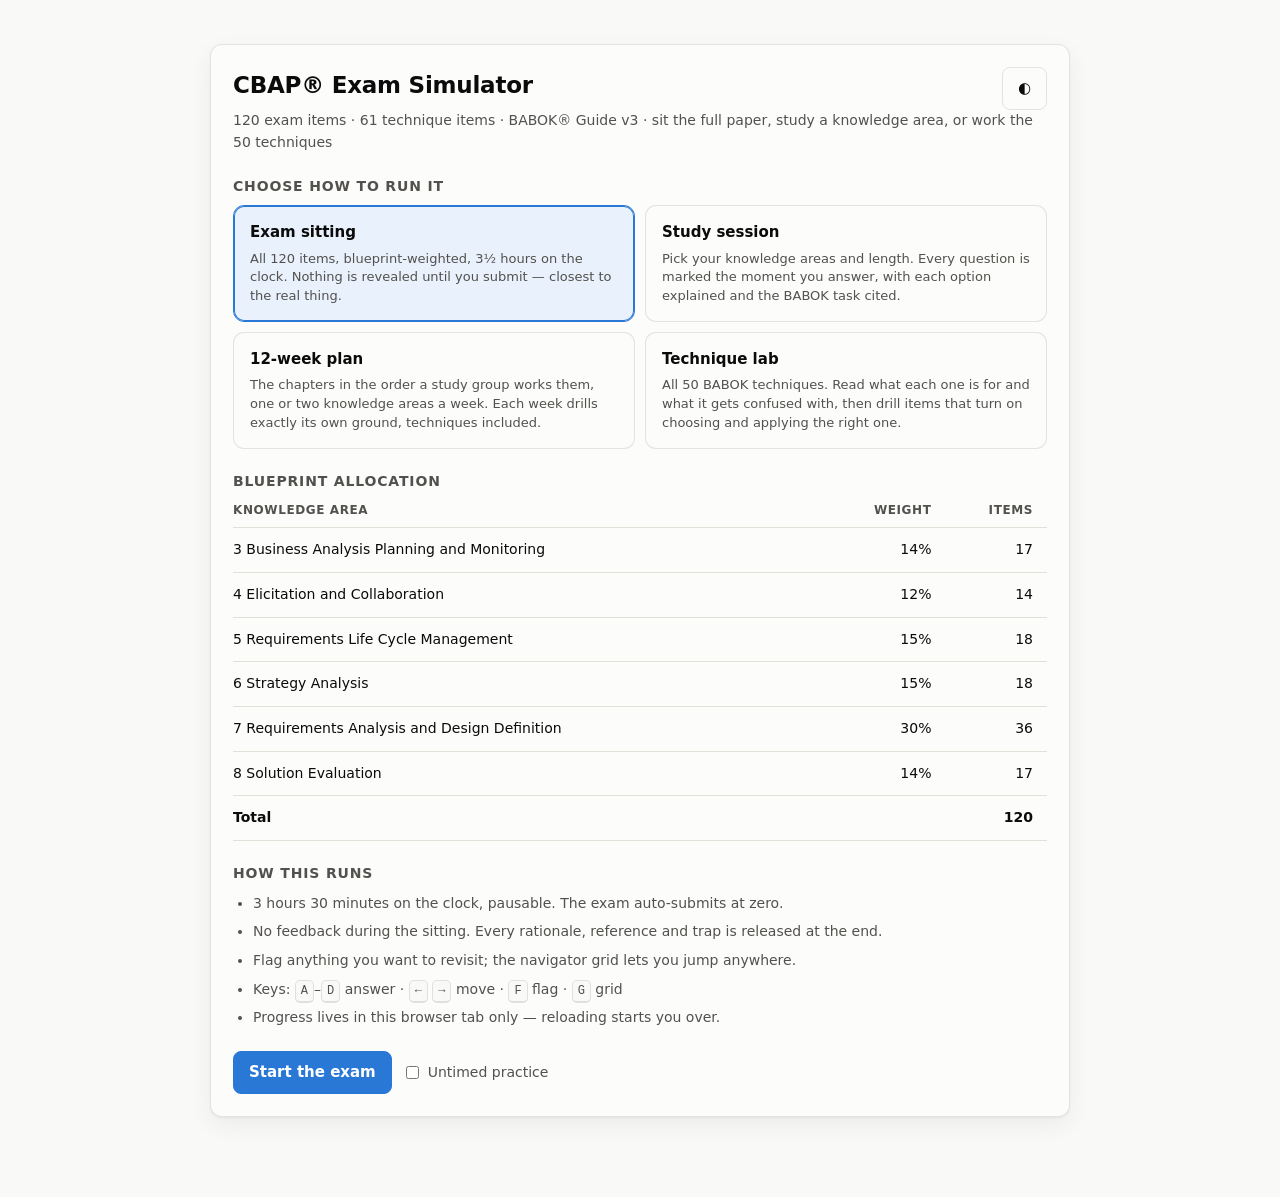
==== commit 24a974f7: "Give the simulator its front door back The twelve-week course grew past what this repository is for." ====
--- a/index.html
+++ b/index.html
@@ -1,117 +1,15789 @@
 <!DOCTYPE html>
-<html lang="en-AU">
+<html lang="en-AU" data-theme="light">
 <head>
 <meta charset="utf-8">
 <meta name="viewport" content="width=device-width, initial-scale=1">
-<title>BABOK® Guide v3 — a twelve-week programme</title>
-<meta name="description" content="The whole guide, in the order a study group works it. Each week explains the ground, names what the exam tests, and drills it.">
-<link rel="stylesheet" href="site.css">
+<title>CBAP® Exam Simulator — exam sitting, study mode or technique lab, BABOK® v3</title>
+<style>
+:root{
+  color-scheme: light;
+  --surface-1:#fcfcfb; --plane:#f9f9f7;
+  --ink:#0b0b0b; --ink-2:#52514e; --muted:#898781;
+  --grid:#e1e0d9; --axis:#c3c2b7; --border:rgba(11,11,11,0.10);
+  --accent:#2a78d6; --accent-soft:#cde2fb; --accent-deep:#184f95;
+  --good:#0ca30c; --warning:#fab219; --serious:#ec835a; --critical:#d03b3b;
+  --good-ink:#006300;
+  --meter-track:#eceae4;
+  --sel:#e9f1fd;
+  --shadow:0 1px 2px rgba(11,11,11,.05), 0 8px 24px rgba(11,11,11,.06);
+}
+:root[data-theme="dark"]{
+  color-scheme: dark;
+  --surface-1:#1a1a19; --plane:#0d0d0d;
+  --ink:#ffffff; --ink-2:#c3c2b7; --muted:#898781;
+  --grid:#2c2c2a; --axis:#383835; --border:rgba(255,255,255,0.10);
+  --accent:#3987e5; --accent-soft:#184f95; --accent-deep:#86b6ef;
+  --good:#0ca30c; --warning:#fab219; --serious:#ec835a; --critical:#d03b3b;
+  --good-ink:#0ca30c;
+  --meter-track:#242422;
+  --sel:#12233a;
+  --shadow:0 1px 2px rgba(0,0,0,.4), 0 8px 24px rgba(0,0,0,.35);
+}
+*{box-sizing:border-box}
+html,body{margin:0;padding:0}
+body{
+  background:var(--plane); color:var(--ink);
+  font:15px/1.55 system-ui,-apple-system,"Segoe UI",sans-serif;
+  -webkit-font-smoothing:antialiased;
+}
+.wrap{max-width:900px;margin:0 auto;padding:0 20px 80px}
+.card{background:var(--surface-1);border:1px solid var(--border);border-radius:12px;padding:22px;box-shadow:var(--shadow)}
+h1{font-size:23px;line-height:1.25;margin:0 0 6px;letter-spacing:-.01em}
+h2{font-size:17px;margin:30px 0 10px;letter-spacing:-.01em}
+h3{font-size:14px;margin:22px 0 8px;text-transform:uppercase;letter-spacing:.06em;color:var(--ink-2)}
+p{margin:0 0 12px}
+.sub{color:var(--ink-2);font-size:14px}
+.mono{font-variant-numeric:tabular-nums}
+button{font:inherit;cursor:pointer;border-radius:8px;border:1px solid var(--border);background:var(--surface-1);color:var(--ink);padding:9px 15px;transition:background .12s,border-color .12s}
+button:hover:not(:disabled){border-color:var(--axis)}
+button:disabled{opacity:.4;cursor:not-allowed}
+button.primary{background:var(--accent);border-color:var(--accent);color:#fff;font-weight:600}
+button.primary:hover:not(:disabled){background:var(--accent-deep);border-color:var(--accent-deep)}
+button.ghost{background:transparent}
+.row{display:flex;gap:10px;align-items:center;flex-wrap:wrap}
+.spacer{flex:1}
+
+/* top bar */
+header.bar{position:sticky;top:0;z-index:20;background:var(--plane);border-bottom:1px solid var(--border);padding:10px 0;margin-bottom:22px}
+.bar .wrap{padding-bottom:0}
+.clock{font-variant-numeric:tabular-nums;font-weight:650;font-size:19px;letter-spacing:.01em;padding:4px 10px;border-radius:8px;background:var(--surface-1);border:1px solid var(--border)}
+.clock.warn{color:var(--critical);border-color:var(--critical)}
+.pill{font-size:13px;color:var(--ink-2);padding:4px 10px;border-radius:99px;border:1px solid var(--border);background:var(--surface-1)}
+.progressline{height:3px;background:var(--meter-track);border-radius:2px;overflow:hidden;margin-top:10px}
+.progressline > i{display:block;height:100%;background:var(--accent);border-radius:2px;transition:width .2s}
+
+/* question */
+.qhead{display:flex;align-items:baseline;gap:12px;margin-bottom:14px}
+.qnum{font-weight:650;font-size:15px}
+.stem{font-size:16px;line-height:1.62;margin-bottom:20px}
+.opts{display:flex;flex-direction:column;gap:8px}
+.opt{display:flex;gap:12px;align-items:flex-start;padding:13px 15px;border:1px solid var(--border);border-radius:10px;background:var(--surface-1);cursor:pointer;transition:background .1s,border-color .1s}
+.opt:hover{background:var(--sel)}
+.opt.sel{border-color:var(--accent);background:var(--sel);box-shadow:inset 0 0 0 1px var(--accent)}
+.opt .ltr{font-weight:700;color:var(--ink-2);min-width:16px}
+.opt.sel .ltr{color:var(--accent)}
+.opt input{display:none}
+.flagbtn.on{border-color:var(--serious);color:var(--serious);font-weight:600}
+
+/* navigator */
+.navgrid{display:grid;grid-template-columns:repeat(auto-fill,minmax(38px,1fr));gap:6px;margin-top:14px}
+.cell{position:relative;aspect-ratio:1;border-radius:7px;border:1px solid var(--border);background:var(--surface-1);color:var(--ink-2);font-size:12px;font-variant-numeric:tabular-nums;display:flex;align-items:center;justify-content:center;padding:0}
+.cell.answered{background:var(--accent-soft);border-color:transparent;color:var(--ink)}
+:root[data-theme="dark"] .cell.answered{color:#fff}
+.cell.current{box-shadow:0 0 0 2px var(--accent);border-color:var(--accent)}
+.cell.flag::after{content:"";position:absolute;top:3px;right:3px;width:6px;height:6px;border-radius:50%;background:var(--serious)}
+.cell.right{background:var(--good);border-color:transparent;color:#fff}
+.cell.wrong{background:var(--critical);border-color:transparent;color:#fff}
+.cell.skipped{background:var(--muted);border-color:transparent;color:#fff}
+
+/* results */
+.hero{display:flex;gap:28px;align-items:flex-end;flex-wrap:wrap;margin:6px 0 4px}
+.figure{font-size:52px;font-weight:680;line-height:1;letter-spacing:-.02em}
+table{width:100%;border-collapse:collapse;font-size:14px}
+th{text-align:left;font-weight:600;color:var(--ink-2);font-size:12px;text-transform:uppercase;letter-spacing:.05em;padding:0 10px 8px 0;border-bottom:1px solid var(--grid)}
+td{padding:11px 10px 11px 0;border-bottom:1px solid var(--grid);vertical-align:middle}
+td.num,th.num{text-align:right;font-variant-numeric:tabular-nums;padding-right:14px}
+.meterwrap{display:flex;align-items:center;gap:10px;min-width:190px}
+.meter{position:relative;flex:1;height:9px;background:var(--meter-track);border-radius:4px;overflow:visible}
+.meter > i{display:block;height:100%;border-radius:4px;background:var(--accent)}
+.meter .thresh{position:absolute;top:-3px;bottom:-3px;left:70%;width:1px;background:var(--axis)}
+.meterval{font-variant-numeric:tabular-nums;font-weight:600;min-width:42px;text-align:right;font-size:13px}
+.flagtag{display:inline-flex;align-items:center;gap:5px;font-size:12px;font-weight:600;padding:2px 8px;border-radius:99px;white-space:nowrap}
+.flagtag.gap{color:var(--critical);border:1px solid var(--critical)}
+.flagtag.ok{color:var(--good-ink);border:1px solid var(--good)}
+ul.tight{margin:0 0 14px;padding-left:20px}
+ul.tight li{margin-bottom:7px}
+.callout{border-left:3px solid var(--accent);padding:2px 0 2px 14px;margin:12px 0;color:var(--ink-2)}
+
+/* review */
+.rev{border:1px solid var(--border);border-radius:12px;background:var(--surface-1);padding:20px;margin-bottom:14px}
+.verdict{display:flex;gap:11px;padding:10px 12px;border-radius:9px;margin-bottom:7px;font-size:14px;line-height:1.5;border:1px solid transparent}
+.verdict .ltr{font-weight:700;min-width:16px}
+.verdict.correct{background:rgba(12,163,12,.09);border-color:rgba(12,163,12,.45)}
+.verdict.chosen{background:rgba(208,59,59,.09);border-color:rgba(208,59,59,.45)}
+.tagline{font-size:13px;color:var(--ink-2);margin-top:12px}
+.tagline b{color:var(--ink);font-weight:600}
+.marker{font-weight:700;font-size:14px}
+.marker.ok{color:var(--good-ink)} .marker.no{color:var(--critical)}
+.filters{display:flex;gap:8px;flex-wrap:wrap;margin:14px 0 18px}
+.chip{font-size:13px;padding:6px 12px;border-radius:99px;border:1px solid var(--border);background:var(--surface-1);cursor:pointer}
+.chip.on{background:var(--accent);border-color:var(--accent);color:#fff;font-weight:600}
+.hidden{display:none !important}
+.modal{position:fixed;inset:0;background:rgba(11,11,11,.5);display:flex;align-items:center;justify-content:center;z-index:60;padding:20px}
+.modal .card{max-width:420px}
+kbd{font:12px/1 ui-monospace,monospace;border:1px solid var(--border);border-bottom-width:2px;border-radius:5px;padding:3px 5px;background:var(--plane)}
+@media (max-width:640px){
+  .figure{font-size:42px} .wrap{padding:0 14px 60px} .stem{font-size:15px}
+  .navgrid{grid-template-columns:repeat(auto-fill,minmax(34px,1fr))}
+}
+@media print{ header.bar{display:none} .card,.rev{break-inside:avoid} }
+
+/* setup screen */
+.modes{display:grid;grid-template-columns:1fr 1fr;gap:10px;margin-bottom:6px}
+.modecard{display:flex;flex-direction:column;gap:5px;align-items:flex-start;text-align:left;padding:15px 16px;border-radius:11px;border:1px solid var(--border);background:var(--surface-1)}
+.modecard b{font-size:15px}
+.modecard .sub{font-size:13px;line-height:1.45}
+.modecard.on{border-color:var(--accent);background:var(--sel);box-shadow:inset 0 0 0 1px var(--accent)}
+.kagrid{display:grid;grid-template-columns:repeat(auto-fit,minmax(300px,1fr));gap:8px}
+.kaopt .ctx{font-style:normal;font-size:11px;color:var(--muted);border:1px solid var(--border);
+  border-radius:99px;padding:1px 7px;margin-left:6px;white-space:nowrap}
+.kaopt{display:flex;gap:10px;align-items:flex-start;padding:11px 13px;border:1px solid var(--border);border-radius:10px;background:var(--surface-1);cursor:pointer;font-size:14px}
+.kaopt:hover{background:var(--sel)}
+.kaopt.on{border-color:var(--accent);background:var(--sel)}
+.kaopt input{margin:3px 0 0;accent-color:var(--accent)}
+.kaopt .cnt{color:var(--ink-2);font-size:13px;margin-left:auto;font-variant-numeric:tabular-nums;padding-left:10px}
+
+/* study feedback */
+.opt.locked{cursor:default}
+.opt.locked:hover{background:var(--surface-1)}
+.opt.right{border-color:var(--good);background:rgba(12,163,12,.09);box-shadow:inset 0 0 0 1px var(--good)}
+.opt.right:hover{background:rgba(12,163,12,.09)}
+.opt.wrong{border-color:var(--critical);background:rgba(208,59,59,.09);box-shadow:inset 0 0 0 1px var(--critical)}
+.opt.wrong:hover{background:rgba(208,59,59,.09)}
+.feedback{margin-top:22px;padding-top:18px;border-top:1px solid var(--grid)}
+.banner{font-weight:650;font-size:15px;margin-bottom:13px}
+.banner.ok{color:var(--good-ink)} .banner.no{color:var(--critical)}
+@media (max-width:640px){ .modes{grid-template-columns:1fr} }
+
+/* ---- technique lab ---- */
+.modes{grid-template-columns:repeat(2,1fr)}
+@media (max-width:860px){ .modes{grid-template-columns:1fr} }
+
+.seg{display:inline-flex;border:1px solid var(--border);border-radius:9px;overflow:hidden;background:var(--surface-1)}
+.seg button{border:0;border-radius:0;padding:8px 16px;background:transparent;font-size:14px}
+.seg button+button{border-left:1px solid var(--border)}
+.seg button.on{background:var(--accent);color:#fff;font-weight:600}
+
+.tgroup{border:1px solid var(--border);border-radius:10px;margin-bottom:8px;overflow:hidden}
+.tgroup>summary{cursor:pointer;padding:10px 14px;background:var(--plane);font-size:14px;font-weight:600;display:flex;gap:10px;align-items:center;list-style:none}
+.tgroup>summary::-webkit-details-marker{display:none}
+.tgroup>summary::before{content:"▸";color:var(--muted);font-size:12px}
+.tgroup[open]>summary::before{content:"▾"}
+.tgroup>summary .cnt{margin-left:auto;font-weight:400;color:var(--ink-2);font-size:13px}
+.tlist{display:grid;grid-template-columns:repeat(auto-fit,minmax(280px,1fr));gap:6px;padding:10px 12px}
+.topt{display:flex;gap:9px;align-items:center;padding:7px 10px;border:1px solid var(--border);border-radius:8px;cursor:pointer;font-size:13.5px;background:var(--surface-1)}
+.topt.on{border-color:var(--accent);background:var(--sel)}
+.topt input{margin:0;flex:none}
+.topt .tn{color:var(--muted);font-variant-numeric:tabular-nums;flex:none}
+.topt .cnt{margin-left:auto;color:var(--ink-2);font-size:12px;flex:none}
+.topt.empty{opacity:.55}
+
+/* ---- data exhibits inside a question ---- */
+/* Matched to the PowerPoint pack: filled header band, generous rows, one clear
+   grid. The artefact is the content, so it runs the full width of the card. */
+.exhibit{margin:14px 0 6px;border:1px solid var(--border);border-radius:10px;background:var(--surface-1);overflow:hidden}
+.exhibit .xtitle{padding:11px 16px;border-bottom:1px solid var(--border);font-size:14px;font-weight:650;letter-spacing:-.005em;color:var(--ink)}
+.exhibit .xbody{overflow-x:auto}
+.exhibit table{width:100%;font-size:14px;border-collapse:collapse}
+.exhibit th,.exhibit td{padding:10px 16px;border-bottom:1px solid var(--grid);text-align:left;vertical-align:top}
+.exhibit th.num,.exhibit td.num{white-space:nowrap;text-align:right}
+.exhibit td{min-width:88px}
+.exhibit thead th{font-weight:650;color:#fff;background:var(--accent);border-bottom:0;font-size:13px;letter-spacing:.01em;vertical-align:middle}
+.exhibit thead th.num{text-align:right}
+.exhibit tbody tr:nth-child(even){background:var(--plane)}
+.exhibit tbody tr:last-child td{border-bottom:0}
+/* A closing total is emphasised; an ordinary last row is not. */
+.exhibit tbody tr.total td{font-weight:650;background:var(--sel)}
+.exhibit .xnote{padding:10px 16px;border-top:1px solid var(--grid);font-size:13px;color:var(--ink-2);background:var(--plane)}
+.tiles{display:grid;grid-template-columns:repeat(auto-fit,minmax(150px,1fr));gap:1px;background:var(--grid)}
+.tile{background:var(--plane);padding:12px 14px}
+.tile .tl{font-size:12px;color:var(--ink-2);margin-bottom:4px}
+.tile .tv{font-size:19px;font-weight:650;letter-spacing:-.01em;font-variant-numeric:tabular-nums}
+.tile .td{font-size:12px;margin-top:3px;color:var(--muted)}
+.tile .td.up{color:var(--good-ink)} .tile .td.down{color:var(--critical)}
+.bars{padding:12px 14px;display:grid;gap:9px}
+.barrow{display:grid;grid-template-columns:minmax(120px,1.1fr) 2fr auto;gap:11px;align-items:center;font-size:12.5px}
+.bartrack{height:8px;border-radius:5px;background:var(--meter-track);overflow:hidden}
+.bartrack i{display:block;height:100%;background:var(--accent);border-radius:5px}
+.barrow .bn{color:var(--ink-2);white-space:nowrap;font-variant-numeric:tabular-nums}
+@media (max-width:640px){ .barrow{grid-template-columns:1fr;gap:3px} }
+
+/* ---- learn cards ---- */
+.tcard{background:var(--surface-1);border:1px solid var(--border);border-radius:12px;padding:20px 22px;margin-bottom:14px;box-shadow:var(--shadow)}
+.tcard h3{margin:0 0 3px;text-transform:none;letter-spacing:-.01em;font-size:17px;color:var(--ink)}
+.tcard .tmeta{font-size:12.5px;color:var(--muted);margin-bottom:13px}
+.tcard .lbl{font-size:11.5px;text-transform:uppercase;letter-spacing:.07em;color:var(--muted);margin:13px 0 4px;font-weight:650}
+.tcard .conf{border-left:3px solid var(--warning);padding-left:12px}
+.tcard .mech{width:100%;font-size:13.5px;margin-top:4px}
+.tcard .mech td{padding:6px 10px 6px 0;border-bottom:1px solid var(--grid);vertical-align:top}
+.tcard .mech tr:last-child td{border-bottom:0}
+.tcard .mech .mt{font-weight:600;white-space:nowrap}
+.tcard .mech .mf{font-family:ui-monospace,SFMono-Regular,Menlo,monospace;font-size:12.5px;color:var(--accent-deep)}
+.tcard .worked{background:var(--plane);border:1px solid var(--border);border-radius:9px;padding:13px 15px;font-size:13.5px;margin-top:6px}
+.tcard .tt{display:inline-block;font-size:12px;color:var(--ink-2);border:1px solid var(--border);border-radius:99px;padding:2px 9px;margin:3px 5px 0 0}
+.btnlink{display:inline-flex;align-items:center;text-decoration:none;color:var(--ink);
+  border:1px solid var(--border);border-radius:8px;padding:9px 15px;font-size:15px;background:transparent}
+.btnlink:hover{border-color:var(--axis)}
+.vtoggle{margin:2px 0 10px}
+.vdl{display:flex;flex-wrap:wrap;gap:8px;align-items:center;margin:10px 0 2px;font-size:13px}
+.vdl span{color:var(--muted);font-size:12px;text-transform:uppercase;letter-spacing:.05em;font-weight:650;margin-right:2px}
+.vdl a{text-decoration:none;color:var(--accent-deep);border:1px solid var(--border);border-radius:99px;
+  padding:4px 12px;background:var(--surface-1);font-size:12.5px}
+.vdl a:hover{border-color:var(--accent);background:var(--sel)}
+@media print{ .vdl{display:none} }
+.vtoggle button{padding:5px 13px;font-size:13px}
+/* blank template cells read as fillable, not as missing content */
+.vpane[data-v="tpl"] .exhibit td:empty::after,
+.vpane[data-v="tpl"] .cpanel .cpitem:empty::after{content:"";display:block;height:15px;
+  border-bottom:1px dashed var(--axis);opacity:.55;min-width:52px}
+.vpane[data-v="tpl"] td.mcell{min-height:56px}
+.vpane[data-v="tpl"] .fnote:empty,.vpane[data-v="tpl"] .tnote:empty{display:block;height:14px}
+@media print{ .vtoggle{display:none} .vpane[data-v="tpl"]{display:none} }
+@media (max-width:640px){ .tcard .mech td{display:block;padding-bottom:2px} .tcard .mech tr{display:block;padding:6px 0;border-bottom:1px solid var(--grid)} }
+
+/* the scenario thread: numbered steps joined by what passes between them */
+.pweek{background:var(--surface-1);border:1px solid var(--border);border-radius:12px;padding:18px 20px;margin-bottom:12px;box-shadow:var(--shadow)}
+.pweek .row1{display:flex;gap:12px;align-items:baseline;flex-wrap:wrap}
+.pweek .wn{flex:none;font-size:11px;font-weight:700;letter-spacing:.06em;color:#fff;background:var(--accent);border-radius:99px;padding:3px 10px}
+.pweek h3{margin:0;text-transform:none;letter-spacing:-.01em;font-size:17px;color:var(--ink);flex:1}
+.pweek .ch{font-size:12px;color:var(--muted);font-variant-numeric:tabular-nums}
+.pweek .focus{font-size:14.5px;margin:9px 0 0}
+.pweek .watch{font-size:13.5px;color:var(--ink-2);border-left:3px solid var(--warning);padding-left:12px;margin:10px 0 0}
+.pweek .tt{display:inline-block;font-size:12px;color:var(--ink-2);border:1px solid var(--border);border-radius:99px;padding:2px 9px;margin:3px 5px 0 0}
+.pweek .go{margin-top:13px}
+.pweek.ctx{border-left:3px solid var(--accent-soft)}
+
+.sbrief{background:var(--surface-1);border:1px solid var(--border);border-radius:12px;padding:22px;box-shadow:var(--shadow);margin-bottom:6px}
+.sbrief h2{margin-top:0}
+.sstep{position:relative;padding-left:56px;margin-top:6px}
+.sstep::before{content:"";position:absolute;left:17px;top:0;bottom:-6px;width:2px;background:var(--grid)}
+.sstep:last-child::before{bottom:auto;height:38px}
+.snum{position:absolute;left:0;top:14px;width:36px;height:36px;border-radius:50%;background:var(--accent);color:#fff;
+  display:grid;place-items:center;font-weight:700;font-size:14px;font-variant-numeric:tabular-nums;z-index:1}
+.sstep .tcard{margin-bottom:14px}
+.sq{font-size:16px;font-weight:650;letter-spacing:-.01em;margin:2px 0 12px}
+.shand{display:grid;grid-template-columns:1fr 1fr;gap:10px;margin-bottom:6px}
+.shand div{border:1px solid var(--border);border-radius:9px;padding:9px 12px;font-size:13px;color:var(--ink-2);background:var(--plane)}
+.shand b{display:block;font-size:11px;text-transform:uppercase;letter-spacing:.06em;color:var(--muted);margin-bottom:3px}
+.shand .gives{border-left:3px solid var(--accent)}
+@media (max-width:700px){ .shand{grid-template-columns:1fr} .sstep{padding-left:0} .sstep::before{display:none} .snum{position:static;margin-bottom:8px} }
+
+/* one concept per block: a plain-English line, the numbers, then the picture */
+.expl{border-top:1px solid var(--grid);padding-top:15px;margin-top:15px}
+.expl:first-of-type{border-top:0;padding-top:2px}
+.expl .eh{display:flex;gap:9px;align-items:baseline;flex-wrap:wrap;margin-bottom:4px}
+.expl .eh b{font-size:15.5px}
+.expl .en{flex:none;width:20px;height:20px;border-radius:50%;background:var(--accent);color:#fff;
+  font-size:11.5px;font-weight:700;display:grid;place-items:center;align-self:center}
+.expl .eh code{font-family:ui-monospace,SFMono-Regular,Menlo,monospace;font-size:12.5px;
+  color:var(--accent-deep);background:var(--plane);border:1px solid var(--border);border-radius:6px;padding:1px 7px}
+.expl .ep{font-size:14px;color:var(--ink-2);margin-bottom:2px}
+.expl .exhibit{margin:12px 0 0}
+.eindex{display:flex;flex-wrap:wrap;gap:6px;margin-bottom:4px}
+.eindex a{display:inline-flex;align-items:center;gap:7px;font-size:12.5px;text-decoration:none;
+  color:var(--ink-2);border:1px solid var(--border);border-radius:99px;padding:4px 11px 4px 5px;background:var(--plane)}
+.eindex a:hover{border-color:var(--accent);color:var(--ink)}
+.expl{scroll-margin-top:76px}
+@media print{ .eindex{display:none} }
+
+/* ---- worked-artefact exhibits: tree, matrix, flow, canvas ---- */
+.tlevels{display:flex;flex-wrap:wrap;gap:14px;padding:11px 14px 2px;font-size:12px;color:var(--ink-2)}
+.tlevels i{display:inline-grid;place-items:center;width:16px;height:16px;border-radius:50%;
+  background:var(--accent-soft);color:var(--accent-deep);font-size:10px;font-weight:700;font-style:normal;margin-right:5px}
+ul.tree,ul.tree ul{list-style:none;margin:0;padding:0}
+ul.tree{padding:10px 14px 13px}
+ul.tree ul{margin-left:9px;padding-left:15px;border-left:1px solid var(--axis)}
+ul.tree li{position:relative;padding:3px 0}
+ul.tree ul>li::before{content:"";position:absolute;left:-15px;top:16px;width:11px;height:1px;background:var(--axis)}
+.tlab{font-size:14px}
+ul.tree>li>.tlab{font-weight:650}
+.tnote{display:block;font-size:12px;color:var(--muted)}
+
+table.matrix{width:100%;border-collapse:separate;border-spacing:4px;font-size:13px}
+table.matrix caption.mx{caption-side:top;text-align:right;font-size:12px;color:var(--ink-2);padding:9px 4px 2px}
+table.matrix th{font-size:12.5px;font-weight:650;color:var(--ink-2);padding:5px 6px;text-align:center}
+table.matrix th.mrow{text-align:right;white-space:nowrap;vertical-align:middle}
+table.matrix td.mcorner{width:1px}
+td.mcell{background:var(--surface-1);border:1px solid var(--border);border-radius:9px;padding:11px 13px;vertical-align:top;min-width:110px}
+td.mcell b{display:block;font-size:11.5px;text-transform:uppercase;letter-spacing:.05em;color:var(--accent-deep);margin-bottom:4px}
+td.mcell span{display:block;font-size:13px;color:var(--ink-2);padding:1.5px 0}
+.my{font-size:12px;color:var(--ink-2);padding:2px 14px 10px}
+
+.flow{display:flex;flex-wrap:wrap;align-items:stretch;gap:7px;padding:13px 14px}
+.fstep{flex:1 1 140px;min-width:130px;background:var(--surface-1);border:1px solid var(--border);
+  border-radius:9px;padding:9px 11px;display:flex;flex-direction:column;gap:2px}
+.factor{font-size:11px;text-transform:uppercase;letter-spacing:.05em;color:var(--accent-deep);font-weight:650}
+.flab{font-size:13.5px;font-weight:600}
+.fnote{font-size:12.5px;color:var(--muted)}
+.farrow{align-self:center;color:var(--axis);font-size:15px;flex:none}
+.fbranch{border-top:1px solid var(--grid);padding:11px 16px;font-size:13px;color:var(--ink-2);display:grid;gap:4px;background:var(--plane)}
+.fbranch b{color:var(--ink);font-weight:600}
+
+/* ---- SVG notation ---- */
+.dgm{display:block;margin:16px;font-family:system-ui,-apple-system,"Segoe UI",sans-serif}
+.dgm text{fill:var(--ink)}
+.dgm .sm{fill:var(--ink-2)}
+.dgm .bad{fill:var(--critical)}
+.dgm .box{fill:var(--surface-1);stroke:var(--axis);stroke-width:1.1}
+.dgm .box.term{stroke:var(--ink-2);stroke-width:2}
+.dgm .box.proc{fill:var(--sel);stroke:var(--accent)}
+.dgm .box.ext{fill:var(--plane)}
+.dgm .storefill{fill:var(--plane);stroke:none}
+.dgm .storeline{stroke:var(--axis);stroke-width:1.4;fill:none}
+.dgm .lane{fill:var(--plane)} .dgm .lanealt{fill:var(--surface-1)}
+.dgm .sep{stroke:var(--grid);stroke-width:1}
+.dgm .edge{stroke:var(--axis);stroke-width:1.3;fill:none}
+.dgm .edge.thin{stroke-width:1}
+.dgm .edge.dash{stroke-dasharray:4 3}
+.dgm .edge.bad,.dgm path.bad{stroke:var(--critical)}
+.dgm .ahd{fill:var(--axis);stroke:none}
+.dgm .ahdn{fill:var(--critical);stroke:none}
+.dgm .ahdo{fill:none;stroke:var(--axis);stroke-width:1.3}
+.dgm .bound{fill:none;stroke:var(--axis);stroke-width:1.1;stroke-dasharray:5 4}
+.dgm .fig{fill:none;stroke:var(--ink-2);stroke-width:1.6;stroke-linecap:round}
+.dgm .life{stroke:var(--axis);stroke-width:1;stroke-dasharray:3 4}
+.dgm .dot{fill:var(--ink-2)}
+
+.canvasgrid{display:grid;grid-template-columns:repeat(var(--cc,3),1fr);gap:1px;background:var(--grid)}
+/* The real Business Model Canvas: partners tall left, value proposition centre,
+   segments tall right, cost and revenue across the foot. */
+.canvasgrid.bmc{grid-template-columns:repeat(5,1fr);
+  grid-template-areas:"b1 b2 b3 b4 b6" "b1 b9 b3 b5 b6" "b8 b8 b8 b7 b7"}
+@media (max-width:760px){ .canvasgrid.bmc{grid-template-columns:1fr;grid-template-areas:none}
+  .canvasgrid.bmc .cpanel{grid-area:auto !important} }
+.cpanel{background:var(--surface-1);padding:11px 13px;min-height:80px}
+.cplab{font-size:11px;text-transform:uppercase;letter-spacing:.05em;color:var(--accent-deep);font-weight:650;margin-bottom:5px}
+.cpitem{font-size:13px;color:var(--ink-2);padding:1.5px 0}
+@media (max-width:640px){
+  .canvasgrid{grid-template-columns:1fr}
+  .flow{display:grid;grid-template-columns:1fr}
+  .farrow{display:none}
+  td.mcell{min-width:0}
+  table.matrix{font-size:12px}
+}
+</style>
 </head>
 <body>
-<nav class="bar"><div class="wrap">
-  <a class="home" href="index.html">BABOK® v3 in twelve weeks</a>
-  <a href="index.html#weeks" style="color:var(--ink)">Weeks</a>
-  <a href="simulator.html">Practice</a>
-  <a href="index.html#tools">Tools</a>
-  <span class="sp"></span>
-  <a href="#" onclick="document.documentElement.dataset.theme=document.documentElement.dataset.theme==='dark'?'light':'dark';return false">◐</a>
-</div></nav>
-<div class="wrap">
-  <h1>BABOK® Guide v3 — a twelve-week programme</h1>
-  <p class="lede">The whole guide, in the order a study group works it. Each week explains the ground, names what the exam tests, and drills it.</p>
-  <p class="sub">Twelve weeks covers the BABOK Guide v3 end to end: the key concepts that hold it together, the six knowledge areas in the order that makes them easiest to learn, and the perspectives that sit behind them. Each week is written to be read before a session and used during one.</p><p class="sub">Every week names the tasks in scope, the concepts worth being precise about, the techniques that belong to that session, and the traps the exam sets. Then it drills you on exactly that ground, and hands you blank templates for the techniques so you can use them on real work rather than only recognise them in a question.</p>
 
-  <h2 id="weeks">The twelve weeks</h2>
-  <div class="weeks"><a class="wk" href="week-01.html">
-      <div class="n ctx">WK 1</div>
-      <div>
-        <h3>Introduction and the core concept model</h3>
-        <div class="ch">BABOK 1–2 · outside the blueprint weighting</div>
-        <p class="st">Six concepts that constrain each other. Get these right and the rest of the guide reads as one argument.</p>
-      </div></a><a class="wk" href="week-02.html">
-      <div class="n ctx">WK 2</div>
-      <div>
-        <h3>Key concepts and requirements classification</h3>
-        <div class="ch">BABOK 2 · outside the blueprint weighting</div>
-        <p class="st">Requirement against design, and the four classes. Two distinctions that the exam returns to again and again.</p>
-      </div></a><a class="wk" href="week-03.html">
-      <div class="n">WK 3</div>
-      <div>
-        <h3>Strategy Analysis, part 1</h3>
-        <div class="ch">BABOK 6.1–6.2</div>
-        <p class="st">Understand where the enterprise is before describing where it should go. Diagnosis before design.</p>
-      </div></a><a class="wk" href="week-04.html">
-      <div class="n">WK 4</div>
-      <div>
-        <h3>Strategy Analysis, part 2</h3>
-        <div class="ch">BABOK 6.3–6.4</div>
-        <p class="st">Risk and the change strategy. This is the week the numbers show up.</p>
-      </div></a><a class="wk" href="week-05.html">
-      <div class="n">WK 5</div>
-      <div>
-        <h3>Solution Evaluation</h3>
-        <div class="ch">BABOK 8</div>
-        <p class="st">Did it work, and if not, is the fault inside the solution or in the enterprise around it?</p>
-      </div></a><a class="wk" href="week-06.html">
-      <div class="n">WK 6</div>
-      <div>
-        <h3>Elicitation and Collaboration</h3>
-        <div class="ch">BABOK 4</div>
-        <p class="st">Choosing the instrument is most of the skill. Depth or breadth, stated or observed, discussion or decision.</p>
-      </div></a><a class="wk" href="week-07.html">
-      <div class="n">WK 7</div>
-      <div>
-        <h3>Requirements Analysis and Design Definition, part 1</h3>
-        <div class="ch">BABOK 7.1–7.3</div>
-        <p class="st">The largest knowledge area on the exam. Specify, verify, validate — and know which is which.</p>
-      </div></a><a class="wk" href="week-08.html">
-      <div class="n">WK 8</div>
-      <div>
-        <h3>Requirements Analysis and Design Definition, part 2</h3>
-        <div class="ch">BABOK 7.4–7.6</div>
-        <p class="st">Architecture, options and the recommendation. Where analysis turns into a decision.</p>
-      </div></a><a class="wk" href="week-09.html">
-      <div class="n">WK 9</div>
-      <div>
-        <h3>Requirements Life Cycle Management</h3>
-        <div class="ch">BABOK 5</div>
-        <p class="st">Keeping requirements usable from the moment they appear to long after they are delivered.</p>
-      </div></a><a class="wk" href="week-10.html">
-      <div class="n">WK 10</div>
-      <div>
-        <h3>Business Analysis Planning and Monitoring, part 1</h3>
-        <div class="ch">BABOK 3.1–3.2</div>
-        <p class="st">Planning the analysis itself. The knowledge area that governs all the others.</p>
-      </div></a><a class="wk" href="week-11.html">
-      <div class="n">WK 11</div>
-      <div>
-        <h3>Business Analysis Planning and Monitoring, part 2</h3>
-        <div class="ch">BABOK 3.3–3.5</div>
-        <p class="st">Governance, information management, and improving the analysis itself.</p>
-      </div></a><a class="wk" href="week-12.html">
-      <div class="n ctx">WK 12</div>
-      <div>
-        <h3>Perspectives</h3>
-        <div class="ch">BABOK 11 · outside the blueprint weighting</div>
-        <p class="st">Five lenses on the same work. Not exclusive, not a house style, and examinable.</p>
-      </div></a></div>
+<!-- ============ START ============ -->
+<section id="start">
+  <div class="wrap" style="padding-top:44px">
+    <div class="card">
+      <div class="row"><h1 style="flex:1">CBAP® Exam Simulator</h1>
+        <button class="ghost" id="themeBtn" title="Toggle light / dark">◐</button></div>
+      <p class="sub">120 exam items · 61 technique items · BABOK® Guide v3 · sit the full paper, study a knowledge area, or work the 50 techniques</p>
 
-  <h2 id="tools">The tools</h2>
-  <div class="tools">
-    <a class="tool" href="simulator.html"><b>Practice questions</b>
-      <span>A full 120-item timed sitting, a coached study session over any knowledge areas, or a week from the plan. 208 original items.</span></a>
-    <a class="tool" href="simulator.html#technique"><b>Technique lab</b>
-      <span>All 50 BABOK techniques: what each is for, what it is confused with, and the artefact it produces — drawn, not described.</span></a>
-    <a class="tool" href="CBAP-Technique-Templates.zip"><b>Templates</b>
-      <span>Every technique as PowerPoint, Word and Excel — a worked example and a blank template each, 300 files.</span></a>
-    <a class="tool" href="simulator.html#story"><b>One scenario, end to end</b>
-      <span>A single engagement worked through sixteen techniques, each step taking what the one before it produced.</span></a>
+      <h3>Choose how to run it</h3>
+      <div class="modes">
+        <button class="modecard on" data-mode="exam">
+          <b>Exam sitting</b>
+          <span class="sub">All 120 items, blueprint-weighted, 3½ hours on the clock. Nothing is revealed until you submit — closest to the real thing.</span>
+        </button>
+        <button class="modecard" data-mode="study">
+          <b>Study session</b>
+          <span class="sub">Pick your knowledge areas and length. Every question is marked the moment you answer, with each option explained and the BABOK task cited.</span>
+        </button>
+        <button class="modecard" data-mode="plan">
+          <b>12-week plan</b>
+          <span class="sub">The chapters in the order a study group works them, one or two knowledge areas a week. Each week drills exactly its own ground, techniques included.</span>
+        </button>
+        <button class="modecard" data-mode="technique">
+          <b>Technique lab</b>
+          <span class="sub">All 50 BABOK techniques. Read what each one is for and what it gets confused with, then drill items that turn on choosing and applying the right one.</span>
+        </button>
+      </div>
+
+      <!-- ---- exam pane ---- -->
+      <div id="examPane">
+        <h3>Blueprint allocation</h3>
+        <table>
+          <thead><tr><th>Knowledge Area</th><th class="num">Weight</th><th class="num">Items</th></tr></thead>
+          <tbody id="allocBody"></tbody>
+        </table>
+
+        <h3>How this runs</h3>
+        <ul class="tight sub">
+          <li>3 hours 30 minutes on the clock, pausable. The exam auto-submits at zero.</li>
+          <li>No feedback during the sitting. Every rationale, reference and trap is released at the end.</li>
+          <li>Flag anything you want to revisit; the navigator grid lets you jump anywhere.</li>
+          <li>Keys: <kbd>A</kbd>–<kbd>D</kbd> answer · <kbd>←</kbd> <kbd>→</kbd> move · <kbd>F</kbd> flag · <kbd>G</kbd> grid</li>
+          <li>Progress lives in this browser tab only — reloading starts you over.</li>
+        </ul>
+      </div>
+
+      <!-- ---- study pane ---- -->
+      <div id="studyPane" class="hidden">
+        <h3>Knowledge areas to include</h3>
+        <div class="kagrid" id="kaGrid"></div>
+        <div class="row" style="margin-top:10px">
+          <button class="chip" id="kaAll">Select all</button>
+          <button class="chip" id="kaNone">Clear</button>
+          <span class="sub" id="poolNote"></span>
+        </div>
+
+        <h3>Session length</h3>
+        <div class="filters" id="lenChips" style="margin-bottom:6px">
+          <button class="chip" data-n="10">10 questions</button>
+          <button class="chip on" data-n="25">25 questions</button>
+          <button class="chip" data-n="50">50 questions</button>
+          <button class="chip" data-n="0">Everything selected</button>
+        </div>
+        <p class="sub" id="mixNote" style="margin-bottom:0"></p>
+
+        <h3>How this runs</h3>
+        <ul class="tight sub">
+          <li>Answer, and the item is marked straight away — you cannot change it, same as thinking it through properly the first time.</li>
+          <li>Every option gets a verdict, not just the right one. Knowing why B fails is what the exam actually tests.</li>
+          <li>Each item cites its BABOK v3 task, so you know exactly what to re-read.</li>
+          <li>Questions and options are shuffled each session, so retaking a set is not a memory test.</li>
+          <li>Untimed, but the clock counts up — useful, since the real exam allows about 105 seconds per item.</li>
+          <li>The end-of-session summary breaks your score down by knowledge area.</li>
+        </ul>
+      </div>
+
+      <!-- ---- plan pane ---- -->
+      <div id="planPane" class="hidden">
+        <h3>How this runs</h3>
+        <ul class="tight sub">
+          <li>Twelve weeks, in the order the chapters are normally worked: key concepts, the six knowledge areas, then perspectives.</li>
+          <li>Each week names what to watch for and drills its own knowledge areas, with the techniques that belong to that session listed beside it.</li>
+          <li>Marked as you answer, like a study session. Weeks 1, 2 and 12 sit outside the blueprint percentages but are examinable.</li>
+        </ul>
+      </div>
+
+      <!-- ---- technique pane ---- -->
+      <div id="techPane" class="hidden">
+        <h3>What do you want to do</h3>
+        <div class="seg" id="techSeg">
+          <button class="on" data-t="learn">Learn the techniques</button>
+          <button data-t="story">Follow one scenario</button>
+          <button data-t="drill">Drill the questions</button>
+        </div>
+        <p class="sub" id="techSegNote" style="margin:10px 0 0"></p>
+
+        <h3>Techniques to include</h3>
+        <div class="row" style="margin-bottom:10px">
+          <button class="chip" id="tAll">Select all 50</button>
+          <button class="chip" id="tNone">Clear</button>
+          <button class="chip" id="tQuant">Numeric techniques only</button>
+        </div>
+        <div id="tGroups"></div>
+        <label class="sub row" style="gap:7px;margin-top:12px"><input type="checkbox" id="tExhibitOnly"> Only items carrying a data exhibit — a table or dashboard to work from</label>
+        <p class="sub" id="tPoolNote" style="margin-top:8px"></p>
+
+        <div id="techLenWrap">
+          <h3>Drill length</h3>
+          <div class="filters" id="tLenChips" style="margin-bottom:6px">
+            <button class="chip" data-n="10">10 questions</button>
+            <button class="chip on" data-n="25">25 questions</button>
+            <button class="chip" data-n="50">50 questions</button>
+            <button class="chip" data-n="0">Everything selected</button>
+          </div>
+        </div>
+
+        <h3>How this runs</h3>
+        <ul class="tight sub">
+          <li><b>Learn</b> gives you a card per technique: what it is for, when to reach for it, and the technique it is most often confused with — which is where the exam sets its traps.</li>
+          <li><b>Drill</b> is marked after every question, like study mode, and tells you which technique each item turned on.</li>
+          <li>Items are drawn from a dedicated technique bank plus every item in the main 120 that turns on a named technique.</li>
+          <li>Financial Analysis, Estimation, Risk and KPI items carry data exhibits — tables and dashboards you have to read rather than recognise.</li>
+          <li>The end-of-session summary scores you by technique and by the group the technique sits in.</li>
+          <li><b>To fill one in</b>, download it. Each technique card carries its own PowerPoint, Word and Excel download, and the button follows the tab — the worked example or the blank template, whichever you are looking at. The header has the whole library and the 102-slide pack.</li>
+          <li><b>Follow one scenario</b> walks a single engagement through 16 techniques in order, each step taking what the one before it produced. That is where the hand-offs between techniques become visible.</li>
+        </ul>
+      </div>
+
+      <div class="row" style="margin-top:22px">
+        <button class="primary" id="startBtn">Start the exam</button>
+        <label class="sub row" style="gap:6px" id="noTimerWrap"><input type="checkbox" id="noTimer"> Untimed practice</label>
+      </div>
+    </div>
   </div>
+</section>
 
-  <footer>Written from the BABOK Guide v3 structure. All explanation, questions and templates here are original: no BABOK text is reproduced, and nothing is drawn from any particular study group's materials.<br>
-  <strong>CBAP®</strong>, <strong>BABOK®</strong> and <strong>IIBA®</strong> are registered trade marks of the
-  International Institute of Business Analysis. This site is not affiliated with, endorsed by, or sponsored by IIBA®.
-</footer>
-</div>
+<!-- ============ EXAM ============ -->
+<section id="exam" class="hidden">
+  <header class="bar"><div class="wrap row">
+    <span class="clock mono" id="clock">3:30:00</span>
+    <button class="ghost" id="pauseBtn">Pause</button>
+    <span class="pill" id="counter">1 / 120</span>
+    <span class="pill hidden" id="scorePill"></span>
+    <span class="spacer"></span>
+    <button class="ghost" id="gridBtn">Grid</button>
+    <button class="ghost" id="themeBtn2">◐</button>
+    <button id="submitBtn">Submit</button>
+    <div class="progressline" style="width:100%"><i id="pbar" style="width:0%"></i></div>
+  </div></header>
+
+  <div class="wrap">
+    <div id="navPanel" class="card hidden" style="margin-bottom:18px">
+      <div class="row"><b style="flex:1">Question navigator</b>
+        <span class="sub" id="navStats"></span></div>
+      <div class="navgrid" id="navGrid"></div>
+    </div>
+
+    <div class="card">
+      <div class="qhead"><span class="qnum" id="qnum">Question 1 of 120</span>
+        <span class="pill hidden" id="kaPill"></span>
+        <span class="spacer"></span>
+        <button class="ghost flagbtn" id="flagBtn">⚑ Flag</button></div>
+      <div class="stem" id="stem"></div>
+      <div class="opts" id="opts"></div>
+      <div id="fb" class="feedback hidden"></div>
+      <div class="row" style="margin-top:22px">
+        <button id="prevBtn">← Previous</button>
+        <button id="nextBtn">Next →</button>
+        <span class="spacer"></span>
+        <button class="ghost" id="clearBtn">Clear answer</button>
+      </div>
+    </div>
+  </div>
+</section>
+
+<!-- ============ RESULTS ============ -->
+<section id="results" class="hidden">
+  <header class="bar"><div class="wrap row">
+    <b style="flex:1">Results &amp; study plan</b>
+    <button class="ghost" id="themeBtn3">◐</button>
+    <button class="ghost" id="printBtn">Print / save PDF</button>
+    <button id="restartBtn">New sitting</button>
+  </div></header>
+  <div class="wrap" id="resultsBody"></div>
+</section>
+
+<!-- ============ PLAN ============ -->
+<section id="plan" class="hidden">
+  <header class="bar"><div class="wrap row">
+    <b style="flex:1">12-week study plan</b>
+    <button class="ghost" id="themeBtn6">◐</button>
+    <button class="ghost" id="planPrintBtn">Print / save PDF</button>
+    <button class="ghost" id="planBackBtn">← Setup</button>
+  </div></header>
+  <div class="wrap" id="planBody"></div>
+</section>
+
+<!-- ============ CASE STUDY ============ -->
+<section id="story" class="hidden">
+  <header class="bar"><div class="wrap row">
+    <b style="flex:1">One scenario, sixteen techniques</b>
+    <a class="ghost btnlink" href="CBAP-Scenario-Walkthrough.pptx" download>↓ Slides</a>
+    <a class="ghost btnlink" href="CBAP-Scenario-Walkthrough.docx" download>↓ Word</a>
+    <a class="ghost btnlink" href="CBAP-Scenario-Walkthrough.xlsx" download>↓ Excel</a>
+    <button class="ghost" id="themeBtn5">◐</button>
+    <button class="ghost" id="storyPrintBtn">Print / save PDF</button>
+    <button class="ghost" id="storyBackBtn">← Setup</button>
+  </div></header>
+  <div class="wrap" id="storyBody"></div>
+</section>
+
+<!-- ============ LEARN ============ -->
+<section id="learn" class="hidden">
+  <header class="bar"><div class="wrap row">
+    <b style="flex:1">Technique reference</b>
+    <span class="pill" id="learnCount"></span>
+    <button class="ghost" id="themeBtn4">◐</button>
+    <a class="ghost btnlink" id="learnPackBtn" href="CBAP-Technique-Pack.pptx" download>↓ PowerPoint pack</a>
+    <a class="ghost btnlink" id="learnZipBtn" href="CBAP-Technique-Templates.zip" download>↓ Every template</a>
+    <button class="ghost" id="learnPrintBtn">Print / save PDF</button>
+    <button class="ghost" id="learnBackBtn">← Setup</button>
+    <button class="primary" id="learnDrillBtn">Drill these →</button>
+  </div></header>
+  <div class="wrap" id="learnBody"></div>
+</section>
+
+<div id="modalHost"></div>
+
+<script>
+/* === generated data — see build.js, do not edit by hand === */
+const QUESTIONS = [
+ {
+  "n": 1,
+  "ka": 7,
+  "kaName": "Requirements Analysis and Design Definition",
+  "task": "7.6 Analyze Potential Value and Recommend Solution",
+  "trap": "Doing project management work instead of business analysis work",
+  "stem": "A local council is deciding between two designs for kerbside hard waste booking. Both options have been described and councillors have asked for a recommendation at the ordinary meeting four weeks away. The council depot car park is being resurfaced. The programme manager suggests the BA spend the four weeks producing a detailed work breakdown structure and resourcing profile for each design so councillors can see what delivery involves. How should the BA proceed?",
+  "why": "Work breakdown structures and resourcing profiles are project management products and do not tell councillors which design is worth more to the community. The analysis owed is of potential value against objectives and constraints, leading to a justified recommendation. The depot resurfacing is planted noise.",
+  "options": [
+   {
+    "text": "Produce the work breakdown and resourcing profile as suggested, since councillors will want delivery certainty first.",
+    "verdict": "Delivery planning is project management work and building it for both designs consumes the window without informing the choice."
+   },
+   {
+    "text": "Defer the recommendation until the depot resurfacing is finished and depot staff can confirm the operating model.",
+    "verdict": "The resurfacing has no connection to hard waste booking and deferring on that basis misses the ordinary meeting."
+   },
+   {
+    "text": "Ask the programme manager to produce the estimates whilst the BA drafts an implementation schedule for both designs.",
+    "verdict": "Splitting the work does not change its nature, and drafting schedules is still delivery planning rather than value analysis."
+   },
+   {
+    "text": "Analyse the potential value of each design against the council's objectives and constraints, then recommend one.",
+    "verdict": "The task owed to councillors is a value based recommendation, not a delivery plan for options not yet chosen."
+   }
+  ],
+  "answer": 3
+ },
+ {
+  "n": 2,
+  "ka": 5,
+  "kaName": "Requirements Life Cycle Management",
+  "task": "5.1 Trace Requirements",
+  "techniques": [
+   "10.2 Backlog Management"
+  ],
+  "trap": "Being led by an irrelevant detail planted in the scenario",
+  "stem": "A public university is replacing its student placement system using a small co-located team on a two-month timebox. The BA has been asked to establish traceability. The programme sponsor has read that a regulator required a neighbouring institution to maintain full bidirectional traceability across its finance system, and wants the same here. Placement data falls outside that regulation. The team works from a lightweight backlog tool. What should the BA do next?",
+  "why": "The regulatory precedent applies to a different institution's finance data and is the planted detail. The level of traceability formality is chosen to suit the risk, complexity and approach of this change, and a two-month timebox with a lightweight tool argues against exhaustive bidirectional linking.",
+  "options": [
+   {
+    "text": "Adopt full bidirectional traceability across all requirements to match the regulator's expectation of the finance system.",
+    "verdict": "That obligation attaches to another institution's finance data and imposes effort the placement change does not warrant."
+   },
+   {
+    "text": "Ask the sponsor to fund a requirements management tool capable of automated impact reporting.",
+    "verdict": "Tooling may help eventually, but the decision required now is how much formality this change actually needs."
+   },
+   {
+    "text": "Agree a level of traceability formality proportionate to this change's risk and the team's approach.",
+    "verdict": "Formality is a deliberate choice matched to risk, complexity and methodology rather than to another organisation's regulatory obligation."
+   },
+   {
+    "text": "Defer traceability decisions until the requirements are approved and a baseline has been set.",
+    "verdict": "Traceability is established as requirements are developed; deferring it loses the relationships needed to manage change."
+   }
+  ],
+  "answer": 2
+ },
+ {
+  "n": 3,
+  "ka": 7,
+  "kaName": "Requirements Analysis and Design Definition",
+  "task": "7.5 Define Design Options",
+  "trap": "Treating a stakeholder's stated want as the requirement",
+  "stem": "A public university must replace its timetabling system. Requirements are approved and a change strategy is in place. The academic registrar favours building in house, because two staff developers previously wrote the examinations scheduler. University procurement policy requires open tender for any purchase above a threshold, and the architecture board must endorse any new platform. A student wellbeing campaign launched this week. The BA is preparing the design options for the project board. What should the BA do?",
+  "why": "The registrar's preference is one input, whereas the procurement threshold and architecture endorsement are genuine constraints that shape every option. Describing only the in house build treats a preference as a decision, and running a tender or seeking endorsement first presumes an outcome the options have not yet established. The wellbeing campaign is noise.",
+  "options": [
+   {
+    "text": "Describe only the in house build, since the registrar owns timetabling and has stated a clear preference for it.",
+    "verdict": "Ownership of a function does not convert a preference into the requirement, and the alternatives remain viable."
+   },
+   {
+    "text": "Describe build, buy and hybrid approaches, treating the procurement and architecture rules as constraints applying to each.",
+    "verdict": "Constraints shape the options rather than select among them, and a stakeholder preference does not narrow the set on its own."
+   },
+   {
+    "text": "Ask procurement to run an open tender so that vendor responses can become the basis of the design options.",
+    "verdict": "A tender only explores the buy approach and would leave the build and hybrid approaches undescribed."
+   },
+   {
+    "text": "Seek architecture board endorsement of the preferred platform before describing any of the candidate design options.",
+    "verdict": "Endorsement is a governance step for a chosen platform, which presumes a decision the option descriptions have not yet supported."
+   }
+  ],
+  "answer": 1
+ },
+ {
+  "n": 4,
+  "ka": 6,
+  "kaName": "Strategy Analysis",
+  "task": "6.2 Define Future State",
+  "techniques": [
+   "10.4 Benchmarking and Market Analysis",
+   "10.35 Process Modelling"
+  ],
+  "trap": "Treating a stakeholder's stated want as the requirement",
+  "stem": "A telco's customer director has declared that the future state will deliver \"best-in-class service experience\" and wants the BA to build the case on that phrase. Current state analysis shows first-contact resolution sitting at 54 per cent, with repeat calls concentrated in mobile plan changes. The board has said it will fund only commitments it can later verify. The telco is concurrently refreshing its retail store fit-outs. What should the BA do next?",
+  "why": "The board will fund only verifiable commitments, so the aspiration has to be restated as objectives with defined targets and timeframes tied to the observed weakness in plan changes. Adopting the phrase as written leaves nothing that can be measured or later evaluated.",
+  "options": [
+   {
+    "text": "State the future state as objectives with defined targets, such as first-contact resolution for plan changes.",
+    "verdict": "Measurable objectives give the board something verifiable and anchor the future state to the observed weakness."
+   },
+   {
+    "text": "Benchmark competitor service performance to establish what best-in-class would mean in the local telco market.",
+    "verdict": "Benchmarking may inform a target level but leaves the objective itself undefined and unowned."
+   },
+   {
+    "text": "Model the future state processes for plan changes so the intended experience improvement becomes visible.",
+    "verdict": "Process modelling helps describe the future state but does not supply the verifiable commitment the board requires."
+   },
+   {
+    "text": "Adopt the director's wording as the stated business objective and elaborate the supporting requirements beneath it.",
+    "verdict": "An unmeasurable aspiration cannot be tested for achievement and fails the board's stated funding condition."
+   }
+  ],
+  "answer": 0
+ },
+ {
+  "n": 5,
+  "ka": 7,
+  "kaName": "Requirements Analysis and Design Definition",
+  "task": "7.4 Define Requirements Architecture",
+  "trap": "Choosing the most thorough option when the scenario constrains time or access",
+  "stem": "Karrinup Logistics holds around 1,200 requirements spanning depot operations, fleet telematics and the customer portal. New requirements arrive each fortnight, and the BA can no longer tell whether a newly proposed one duplicates or contradicts something already recorded. Go-live is ten weeks away and two analysts have left the team. A fleet livery refresh was announced this morning. What should the BA do next?",
+  "why": "Duplication and contradiction at this scale are symptoms of an unstructured set, so defining the structure and the relationships within it is what makes the set navigable. The reduced team and ten-week window rule out an exhaustive review, and the livery refresh is noise.",
+  "options": [
+   {
+    "text": "Review all 1,200 requirements individually with each stakeholder group to identify every duplicate and contradiction.",
+    "verdict": "An exhaustive line-by-line review is unachievable with ten weeks remaining and two analysts gone."
+   },
+   {
+    "text": "Organise the requirements into an agreed structure with relationships so duplicates and gaps become visible.",
+    "verdict": "A structured set with explicit relationships lets each new requirement be positioned and checked against the whole."
+   },
+   {
+    "text": "Assess each newly arrived requirement through change control for its impact against the approved baseline.",
+    "verdict": "Impact assessment works one change at a time and still cannot reveal duplication across the whole set."
+   },
+   {
+    "text": "Freeze the requirements baseline until go-live so that no further requirements can enter the set.",
+    "verdict": "Freezing suppresses new information rather than making the existing set coherent and navigable."
+   }
+  ],
+  "answer": 1
+ },
+ {
+  "n": 6,
+  "ka": 3,
+  "kaName": "Business Analysis Planning and Monitoring",
+  "task": "3.3 Plan Business Analysis Governance",
+  "techniques": [
+   "10.7 Business Cases",
+   "10.33 Prioritisation"
+  ],
+  "trap": "Confusing a Task with a Technique, or a Technique with an Input/Output",
+  "stem": "An electricity distributor is planning the analysis work for a smart metering upgrade affecting field crews, the wholesale market operator and a shared services function. Funding is capped by the regulator's determination, and the sponsor has asked how competing demands from these three groups will be settled when not everything can be funded. The distributor is separately trialling drones for line inspection. The business analyst wants this settled and recorded before elicitation begins. Which decision does the sponsor's question require the analyst to make?",
+  "why": "The sponsor's question is about how competing demands are ranked and by whom when funding is capped, which is a prioritisation decision-rights matter. Elicitation techniques, repositories and benefit measures are all legitimate concerns but none of them settles who ranks requirements against what criteria.",
+  "options": [
+   {
+    "text": "The measures that will show whether the metering upgrade has reduced outage duration as the business case forecast.",
+    "verdict": "Benefit measures assess how the delivered solution performs, not how analysis decisions will be made."
+   },
+   {
+    "text": "The repository in which prioritised requirements will be recorded and from which they can later be retrieved and reused.",
+    "verdict": "Where requirements are held addresses information management rather than who decides their relative ranking."
+   },
+   {
+    "text": "The techniques that will be used to elicit requirements from the field crews and the wholesale market operator.",
+    "verdict": "Choosing elicitation techniques is a separate planning concern and does not resolve competing demands."
+   },
+   {
+    "text": "The prioritisation approach, naming who ranks competing requirements and the criteria those rankings will be based upon.",
+    "verdict": "Capped funding and three competing groups make ranking authority and criteria the decision that must be recorded."
+   }
+  ],
+  "answer": 3
+ },
+ {
+  "n": 7,
+  "ka": 7,
+  "kaName": "Requirements Analysis and Design Definition",
+  "task": "7.2 Verify Requirements",
+  "techniques": [
+   "10.1 Acceptance and Evaluation Criteria"
+  ],
+  "trap": "Choosing a technically correct but not BEST answer",
+  "stem": "Tallowood Super is automating insurance-cover changes. One requirement reads: 'members should be notified promptly of any change to their cover'. Testers report they cannot design a test for it. Marketing has asked that the notification carry the fund's refreshed logo. Design begins in a fortnight, and the product owner has already agreed the requirement in principle. What should the BA do next?",
+  "why": "Testability is a characteristic of the requirement itself, so the imprecise word has to be replaced in the statement rather than compensated for in test artefacts. Agreement in principle does not cure the defect, and the logo request is irrelevant.",
+  "options": [
+   {
+    "text": "Confirm with the product owner that prompt notification supports the fund's member retention objective.",
+    "verdict": "Checking alignment to an objective is a value question and does nothing to make the statement testable."
+   },
+   {
+    "text": "Restate the requirement with a defined timeframe and channel so its satisfaction can be objectively assessed.",
+    "verdict": "A requirement that cannot be tested is not of sufficient quality, and restating it removes the cause."
+   },
+   {
+    "text": "Accept the requirement as agreed and raise a change request once the design approach has settled.",
+    "verdict": "Deferring a known defect carries it into design, where correcting it costs considerably more."
+   },
+   {
+    "text": "Ask the testers to write acceptance criteria giving 'promptly' a measurable meaning inside the test plan.",
+    "verdict": "Pushing the ambiguity into test artefacts leaves the requirement itself imprecise and open to interpretation."
+   }
+  ],
+  "answer": 1
+ },
+ {
+  "n": 8,
+  "ka": 5,
+  "kaName": "Requirements Life Cycle Management",
+  "task": "5.1 Trace Requirements",
+  "techniques": [
+   "10.22 Functional Decomposition"
+  ],
+  "trap": "Confusing a Task with a Technique, or a Technique with an Input/Output",
+  "stem": "A federal services agency is rebuilding its concessions eligibility platform. The BA has documented a business requirement that concession status be confirmed within one working day, and a set of stakeholder requirements elaborated beneath it. The delivery manager asks the BA to \"stand up a coverage matrix\" so the steering committee can see that nothing has been missed. The agency migrated its requirements tooling to a cloud repository last month. Which action best reflects sound practice?",
+  "why": "The steering committee wants assurance that the levels of requirement align, which comes from recorded derive relationships between the business requirement and the stakeholder requirements below it. A coverage matrix is a way of presenting traceability information held in the repository, not a technique the BA selects.",
+  "options": [
+   {
+    "text": "Record derive relationships between the business requirement and its stakeholder requirements, then report coverage from those links.",
+    "verdict": "Derive captures the elaboration of one requirement from another, and coverage is simply a view over the relationships already recorded."
+   },
+   {
+    "text": "Decompose the business requirement functionally into finer components before recording any relationships between the levels.",
+    "verdict": "Functional decomposition can support tracing, but further decomposition does not give the assurance that relationships are recorded."
+   },
+   {
+    "text": "Adopt the coverage matrix as the project's chosen traceability technique and maintain it separately from the requirements repository.",
+    "verdict": "A coverage matrix presents traceability information; treating it as a technique and keeping it outside the repository invites divergence."
+   },
+   {
+    "text": "Create validate relationships from each stakeholder requirement to the draft test cases the testing team has prepared.",
+    "verdict": "Validate relationships connect requirements to test cases and matter later; they do not establish alignment between requirement levels."
+   }
+  ],
+  "answer": 0
+ },
+ {
+  "n": 9,
+  "ka": 7,
+  "kaName": "Requirements Analysis and Design Definition",
+  "task": "7.5 Define Design Options",
+  "techniques": [
+   "10.9 Business Rules Analysis",
+   "10.20 Financial Analysis",
+   "10.41 Scope Modelling"
+  ],
+  "trap": "Doing project management work instead of business analysis work",
+  "stem": "An iron ore miner needs to lift haul truck availability. The approved change strategy permits three approaches: extend the existing maintenance management system, procure a specialist predictive maintenance product, or outsource condition monitoring to the truck manufacturer. Site two way radios were upgraded last quarter. The general manager wants a comparison of the approaches before the next board meeting, and notes that each approach implies quite different roles, business rules and equipment on site. What should the BA produce?",
+  "why": "Each approach changes people, policies and infrastructure differently, so the deliverable is a description of the components and consequences of each. Schedules and resourcing profiles are project management outputs, and a full financial appraisal belongs with the later value analysis. The radio upgrade is planted noise.",
+  "options": [
+   {
+    "text": "A scope model bounding the maintenance function so that the three approaches can each be assessed for scope creep.",
+    "verdict": "Bounding scope is useful earlier but it does not tell the board what distinguishes one approach from another."
+   },
+   {
+    "text": "A resourcing plan and indicative schedule for each approach so the general manager can judge delivery feasibility at the board.",
+    "verdict": "Schedules and resourcing profiles are project management deliverables and do not describe what each design would actually be."
+   },
+   {
+    "text": "A description of each approach setting out the solution components involved and the changes to roles and business rules implied.",
+    "verdict": "Describing each option in terms of its components and organisational consequences is what makes the approaches comparable."
+   },
+   {
+    "text": "A cost benefit appraisal of the three approaches with net present value calculated across the fleet's remaining service life.",
+    "verdict": "Financial appraisal belongs to the later analysis of potential value, which depends on the options first being described."
+   }
+  ],
+  "answer": 2
+ },
+ {
+  "n": 10,
+  "ka": 6,
+  "kaName": "Strategy Analysis",
+  "task": "6.1 Analyze Current State",
+  "trap": "Being led by an irrelevant detail planted in the scenario",
+  "stem": "A national not-for-profit providing disability support has asked a BA to look at why volunteer onboarding takes eleven weeks. At the kick-off the chief operating officer mentions she has seen a demonstration of a rostering platform from a vendor she rates highly and would \"like it considered\". Volunteer numbers have fallen by a fifth over the year. The organisation's annual fundraising gala is in October. What should the BA do next?",
+  "why": "The eleven-week onboarding duration is the stated concern and nothing yet shows where that time goes. The executive's vendor preference is a planted distraction with no established link to the delay, so describing how onboarding is performed today comes first.",
+  "options": [
+   {
+    "text": "Define the onboarding duration the organisation should target before examining the present process.",
+    "verdict": "A target set without knowing where time is spent has no basis and belongs to future state work."
+   },
+   {
+    "text": "Describe how volunteer onboarding is performed today and where the eleven weeks is consumed.",
+    "verdict": "Locating where the elapsed time accumulates establishes the problem before any product is entertained."
+   },
+   {
+    "text": "Arrange a structured evaluation of the rostering platform against the onboarding delays being reported.",
+    "verdict": "Evaluating a product assumes it addresses a cause of delay that has not yet been identified."
+   },
+   {
+    "text": "Record the rostering platform as a constraint on the change and shape the analysis around it.",
+    "verdict": "A preference voiced in a meeting is not a constraint, and treating it as one narrows the analysis wrongly."
+   }
+  ],
+  "answer": 1
+ },
+ {
+  "n": 11,
+  "ka": 7,
+  "kaName": "Requirements Analysis and Design Definition",
+  "task": "7.6 Analyze Potential Value and Recommend Solution",
+  "trap": "none",
+  "stem": "A superannuation fund is choosing between two designs for member onboarding. The digital only design carries the stronger expected benefit but would change the daily work of all 240 contact centre staff within a single quarter, at the same time as the fund migrates its registry platform and with a third of its operations leaders having left. The fund sponsors a netball team. The BA is finalising the recommendation. What should weigh most heavily in the analysis?",
+  "why": "Two concurrent changes, a compressed timeframe and depleted operational leadership speak directly to how much change the organisation can absorb. Adjusting the benefit case, canvassing staff support or resequencing delivery each touch part of the picture but none addresses absorption capacity. The netball sponsorship is planted noise.",
+  "options": [
+   {
+    "text": "Whether the digital only design's benefit case remains positive once the registry migration's own costs are included.",
+    "verdict": "Blending an unrelated programme's costs into this benefit case distorts the comparison without addressing absorption capacity."
+   },
+   {
+    "text": "Whether the delivery schedule for the digital only design can be sequenced to start after the registry migration ends.",
+    "verdict": "Sequencing is a delivery planning response and does not itself establish how much change the fund can absorb."
+   },
+   {
+    "text": "Whether the fund can absorb this change alongside the registry migration given its reduced operational leadership.",
+    "verdict": "Potential value must be analysed against the enterprise's capacity to take on the change, which is plainly strained here."
+   },
+   {
+    "text": "Whether contact centre staff support the digital only design when consulted through the fund's staff engagement forums.",
+    "verdict": "Staff sentiment is worth knowing but support is not the same as the organisation having the capacity to sustain the change."
+   }
+  ],
+  "answer": 2
+ },
+ {
+  "n": 12,
+  "ka": 8,
+  "kaName": "Solution Evaluation",
+  "task": "8.5 Recommend Actions to Increase Solution Value",
+  "trap": "Skipping a required stakeholder, approval or governance step",
+  "stem": "A federal services agency's grants assessment solution performs as designed, but the value shortfall traces to two teams duplicating eligibility checks under separate delegations. The BA has assessed both the solution and the surrounding enterprise and concludes that an organisational change is needed. The agency's investment committee approves all changes to operating models. A media enquiry about grant timeliness is pending with the communications team. What should the BA do next?",
+  "why": "The recommended action is organisational rather than technical, and operating model changes are decided by the investment committee. Presenting the recommendation with its value and cost puts the decision where authority sits. Agreeing the change privately with team leaders bypasses that governance route.",
+  "options": [
+   {
+    "text": "Agree the delegation change directly with the two team leaders so the duplication stops in the next cycle.",
+    "verdict": "Settling an operating model change informally bypasses the body authorised to approve it."
+   },
+   {
+    "text": "Recommend enhancing the grants solution so that duplicate eligibility checks are detected and blocked automatically.",
+    "verdict": "Enhancing a solution that performs as designed addresses the symptom rather than the duplicated delegations."
+   },
+   {
+    "text": "Prepare a response to the media enquiry setting out how assessment timeliness is going to improve.",
+    "verdict": "Media handling belongs to the communications team and does not advance the recommendation for decision."
+   },
+   {
+    "text": "Put the organisational change recommendation, with its value and cost, to the investment committee for decision.",
+    "verdict": "Operating model changes require the committee's approval, so the recommendation belongs in front of it."
+   }
+  ],
+  "answer": 3
+ },
+ {
+  "n": 13,
+  "ka": 7,
+  "kaName": "Requirements Analysis and Design Definition",
+  "task": "7.1 Specify and Model Requirements",
+  "techniques": [
+   "10.11 Concept Modelling",
+   "10.13 Data Flow Diagrams",
+   "10.35 Process Modelling",
+   "10.44 State Modelling"
+  ],
+  "trap": "Choosing a technically correct but not BEST answer",
+  "stem": "At Corella Telecom, three teams use the word 'service' differently: network engineers mean a physical circuit, billing means a charged product line, and customer care means an open arrangement with a subscriber. Requirements written by each team therefore conflict without anyone noticing. The company's sponsorship of a football club was announced yesterday. Before further requirements are specified, the BA must stop the three interpretations from propagating into conflicting requirements. Which model best serves this?",
+  "why": "The failure is definitional, with one term carrying three meanings, so what is needed is agreed vocabulary and the relationships between concepts. State, flow and process models all presume that agreement already exists; the sponsorship is noise.",
+  "options": [
+   {
+    "text": "A process model of the service activation flow from order capture through to circuit provisioning.",
+    "verdict": "Activity sequence does not resolve three teams meaning three different things by one term."
+   },
+   {
+    "text": "A data flow diagram tracing service records as they move between the network, billing and care systems.",
+    "verdict": "Tracing movement between systems assumes the concepts are already agreed, which is the problem here."
+   },
+   {
+    "text": "A concept model defining each term and showing the relationships between the concepts the three teams use.",
+    "verdict": "Shared meaning plus relationships between concepts is precisely what a concept model is built to convey."
+   },
+   {
+    "text": "A state model showing the statuses a service passes through and the events that move it between them.",
+    "verdict": "Lifecycle statuses matter later, but the disagreement is over what the concept means, not how it changes."
+   }
+  ],
+  "answer": 2
+ },
+ {
+  "n": 14,
+  "ka": 3,
+  "kaName": "Business Analysis Planning and Monitoring",
+  "task": "3.1 Plan Business Analysis Approach",
+  "techniques": [
+   "10.33 Prioritisation"
+  ],
+  "trap": "Confusing a Task with a Technique, or a Technique with an Input/Output",
+  "stem": "A SaaS scale-up has grown from forty to three hundred staff in eighteen months and wants to formalise how change is analysed. The chief product officer has asked the lead business analyst to document, before the next quarterly planning cycle, which analysis activities will be performed on each initiative, when they will occur, what will be produced and how rigorous each deliverable needs to be. Two squads work in two-week iterations whilst the billing team runs quarterly releases. A Singapore office opened last month. Which planning output is the chief product officer describing?",
+  "why": "The request concerns the activities, their sequencing, the deliverables and the level of rigour, which is precisely the content of the analysis approach. The other descriptions are legitimate planning outputs, but each answers a different planning question about collaboration, decision rights or storage.",
+  "options": [
+   {
+    "text": "An information management approach setting out how analysis outputs will be stored, accessed and reused across initiatives.",
+    "verdict": "Storage, access and reuse address information management rather than which activities will be performed and when."
+   },
+   {
+    "text": "A governance approach setting out how requirements will be prioritised, approved and changed across the squads and teams.",
+    "verdict": "Decision rights and change authority form the governance approach, not the description of analysis activities."
+   },
+   {
+    "text": "A stakeholder engagement approach setting out how collaboration with the squads and the billing team will be conducted.",
+    "verdict": "Collaboration and communication planning is a separate output and does not describe activities or deliverables."
+   },
+   {
+    "text": "A business analysis approach setting out the activities, their timing, the deliverables produced and the rigour applied.",
+    "verdict": "Activities, timing, deliverables and level of formality are exactly what the analysis approach records."
+   }
+  ],
+  "answer": 3
+ },
+ {
+  "n": 15,
+  "ka": 7,
+  "kaName": "Requirements Analysis and Design Definition",
+  "task": "7.5 Define Design Options",
+  "techniques": [
+   "10.50 Workshops"
+  ],
+  "trap": "Right action, wrong lifecycle stage",
+  "stem": "A national freight operator records proof of delivery on paper at depots, and clerks type the dockets into the transport management system each evening. The BA and stakeholders have agreed that the improvement opportunity is to capture delivery evidence automatically at the point of delivery. Candidates include a driver mobile application, scanning hardware from the incumbent tracking vendor, and an integration with a third party courier network. The operator recently rebranded its trailers. The steering group asks what comes next. What should the BA do?",
+  "why": "The opportunity is agreed and three candidates exist, so the next step is to describe each candidate against that opportunity. Recommending one of them jumps past the comparison, and returning to elicitation repeats work already done. The trailer rebrand is irrelevant.",
+  "options": [
+   {
+    "text": "Recommend the driver mobile application, since it removes the evening data entry entirely and introduces no new vendor.",
+    "verdict": "Recommending a solution is a later task and here it would rest on assertion rather than a described comparison."
+   },
+   {
+    "text": "Describe what each candidate would involve, including the components required and how each addresses the automation opportunity.",
+    "verdict": "Each candidate must be described in comparable terms before any judgement about which delivers more value can be made."
+   },
+   {
+    "text": "Estimate the cost and duration of each candidate so the steering group can compare the implementation effort involved.",
+    "verdict": "Effort and duration estimates are project management inputs and do not describe the design each candidate represents."
+   },
+   {
+    "text": "Run a further workshop to elicit requirements about the paper based depot process before the candidates are considered.",
+    "verdict": "Elicitation about the current process has already produced the agreed opportunity, so repeating it delays the work at hand."
+   }
+  ],
+  "answer": 1
+ },
+ {
+  "n": 16,
+  "ka": 5,
+  "kaName": "Requirements Life Cycle Management",
+  "task": "5.4 Assess Requirements Changes",
+  "techniques": [
+   "10.2 Backlog Management"
+  ],
+  "trap": "Choosing a technically correct but not BEST answer",
+  "stem": "A grain growers' co-operative has an approved requirements baseline for a harvest-receival system. A grower director proposes an additional moisture-testing capability. The BA's assessment shows modest benefit, significant cost and a two-week delay to receival season readiness. The co-operative's governance approach makes the programme steering committee the decision maker for changes to a baseline. The co-operative also sponsors the regional agricultural show each spring. What should the BA do next?",
+  "why": "The assessment is complete, so the outstanding step is resolution by the body the governance approach names as decision maker for baselined changes. Recommending rejection or quietly deferring the item substitutes the BA's judgement for the steering committee's authority.",
+  "options": [
+   {
+    "text": "Recommend rejecting the change because the cost and delay outweigh the benefit identified.",
+    "verdict": "Offering a recommendation is reasonable, but the decision itself is not the BA's to make here."
+   },
+   {
+    "text": "Ask the grower director to withdraw the proposal, given the pressure on the receival season readiness date.",
+    "verdict": "Pressing a stakeholder to withdraw a proposal circumvents the forum established to weigh exactly this trade-off."
+   },
+   {
+    "text": "Add the moisture-testing capability to a future release backlog and close the change request.",
+    "verdict": "Deferring the item is itself a decision on a baselined change and belongs to the steering committee."
+   },
+   {
+    "text": "Take the benefit, cost and timing assessment to the steering committee for a decision.",
+    "verdict": "Impact resolution belongs to the decision maker named in the governance approach, informed by the BA's assessment."
+   }
+  ],
+  "answer": 3
+ },
+ {
+  "n": 17,
+  "ka": 7,
+  "kaName": "Requirements Analysis and Design Definition",
+  "task": "7.5 Define Design Options",
+  "trap": "none",
+  "stem": "A metropolitan hospital wants to shorten the gap between a patient being declared medically fit and actually leaving the ward. Analysis attributes the delay to pharmacy dispensing, transport booking, and an internal rule requiring a consultant signature where registrars are qualified to sign. The hospital's new multi storey car park opened in May. The BA is describing design options for the executive. What should the BA do with the finding about the signature rule?",
+  "why": "A design option is made up of more than software, and a business policy that adds delay is itself a component that options can change. Excluding it as out of scope or waiting on the vendor confines the design to system change and leaves the largest controllable delay untouched. The car park is planted noise.",
+  "options": [
+   {
+    "text": "Treat the signature rule as a business policy component that one or more design options may change.",
+    "verdict": "Design components include policies, processes and people, so a delegation rule is legitimately part of an option."
+   },
+   {
+    "text": "Exclude it, because altering clinical delegation policy sits outside what a design option description can propose.",
+    "verdict": "Policy change is squarely within the range of components a design option may include, so exclusion is unwarranted."
+   },
+   {
+    "text": "Record it as a risk to the change strategy and refer it to the clinical governance committee for a ruling.",
+    "verdict": "Governance will need to endorse a policy change, but recording it only as a risk removes it from the design entirely."
+   },
+   {
+    "text": "Defer it until the clinical system vendor confirms whether electronic signatures can be configured by staff role.",
+    "verdict": "Making the policy question wait on a vendor answer wrongly assumes the only available change is a technical one."
+   }
+  ],
+  "answer": 0
+ },
+ {
+  "n": 18,
+  "ka": 6,
+  "kaName": "Strategy Analysis",
+  "task": "6.4 Define Change Strategy",
+  "trap": "Doing project management work instead of business analysis work",
+  "stem": "A rail freight operator's executive is deciding whether to fund a re-engineered wagon maintenance capability. The BA holds a defined future state, an assessed risk profile, and two candidate approaches: a staged rollout across three depots, or a single national implementation. The executive asks what will let them choose between the two. The operator's livery refresh finished last year. What should the BA provide?",
+  "why": "The executive is making an investment decision, which turns on what each approach costs, what value it is expected to return, and the exposure carried along the way. A resource plan or a bare recommendation supplies effort or opinion rather than the basis for that decision.",
+  "options": [
+   {
+    "text": "A comparison of the two approaches against the maintenance objectives agreed in the future state.",
+    "verdict": "Both approaches reach the same future state, so objectives alone will not separate them."
+   },
+   {
+    "text": "A detailed depot-by-depot resource plan showing the effort and staffing that each approach would consume.",
+    "verdict": "Resourcing detail is delivery planning work and does not address whether the investment is worth making."
+   },
+   {
+    "text": "The investment each approach requires set against the value it is expected to deliver and its exposure.",
+    "verdict": "Investment weighed against expected value and risk is what allows the executive to choose between approaches."
+   },
+   {
+    "text": "A recommendation for the staged rollout, on the basis that staged approaches reduce disruption at the operating depots.",
+    "verdict": "A general preference for staging is asserted rather than grounded in this operator's value and exposure."
+   }
+  ],
+  "answer": 2
+ },
+ {
+  "n": 19,
+  "ka": 7,
+  "kaName": "Requirements Analysis and Design Definition",
+  "task": "7.4 Define Requirements Architecture",
+  "trap": "Right action, wrong lifecycle stage",
+  "stem": "Services Northbridge, a federal agency, is merging three payment programmes. Each of the three analysis streams has produced an internally clean requirement set. Combined, however, two requirements about identity verification cannot both be satisfied, and nothing anywhere states what happens when a client is eligible under two programmes at once. The minister's office has asked for a progress note by Friday. What should the BA do next?",
+  "why": "The defect lives between the sets rather than within any one of them, so the structure and relationships of the combined set are what must be worked. Re-verifying already clean sets or escalating skips that analysis, and the ministerial note is noise.",
+  "options": [
+   {
+    "text": "Ask the sponsor to choose one identity verification approach so the streams can proceed into design.",
+    "verdict": "A sponsor decision without analysis settles the conflict arbitrarily and leaves the gap untouched."
+   },
+   {
+    "text": "Raise a change request so the conflicting identity verification requirements are assessed by the governance board.",
+    "verdict": "Change assessment addresses proposed alterations and would not surface the missing eligibility scenario at all."
+   },
+   {
+    "text": "Verify each stream's requirements against quality criteria to establish which of the two statements is defective.",
+    "verdict": "Each set is already internally sound, and the problem arises only in the relationships between the sets."
+   },
+   {
+    "text": "Analyse how the combined requirements relate to one another so the conflict and gap are resolved.",
+    "verdict": "Conflicts and omissions appearing only when sets combine are exposed by structuring the whole set's relationships."
+   }
+  ],
+  "answer": 3
+ },
+ {
+  "n": 20,
+  "ka": 8,
+  "kaName": "Solution Evaluation",
+  "task": "8.4 Assess Enterprise Limitations",
+  "trap": "Choosing a technically correct but not BEST answer",
+  "stem": "A water utility introduced a field-works mobile solution to lift first-visit completion. The solution performs to specification in testing and at the two depots using it fully. Elsewhere crews still submit paper dockets, because depot supervisors have not altered their sign-off routine and the works policy continues to require a wet signature. The utility recently rebranded its vehicle fleet at considerable expense. What should the BA assess next?",
+  "why": "The solution works where it is used fully, so the obstacle sits in policy and supervisory practice outside the solution. Assessing those enterprise factors explains why value is not being realised. Defect logs and requirements traceability would be reasonable lines of enquiry had the solution itself been failing.",
+  "options": [
+   {
+    "text": "The organisational policy and supervisor practices outside the solution that are preventing the expected value.",
+    "verdict": "Policy and practice beyond the solution's boundary are what block value here, making them the right focus."
+   },
+   {
+    "text": "The original requirements, to verify that electronic sign-off was specified and correctly traced through to design.",
+    "verdict": "Verification of past requirements work does not explain why depots continue to follow a paper routine."
+   },
+   {
+    "text": "The mobile solution's defect log and configuration, to identify why crews are reverting to paper dockets.",
+    "verdict": "The solution meets specification and works at the depots that adopted it, so defects are unlikely."
+   },
+   {
+    "text": "The crews' training records, to establish whether the rollout provided sufficient instruction on the mobile solution.",
+    "verdict": "Training is a plausible enterprise factor, but the wet-signature policy is the stated obstacle to adoption."
+   }
+  ],
+  "answer": 0
+ },
+ {
+  "n": 21,
+  "ka": 7,
+  "kaName": "Requirements Analysis and Design Definition",
+  "task": "7.6 Analyze Potential Value and Recommend Solution",
+  "trap": "Choosing the most thorough option when the scenario constrains time or access",
+  "stem": "A business software vendor must decide within a fortnight whether to extend its own reporting module or acquire a third party analytics engine. The BA holds firm cost figures for both, a defensible benefit estimate for the extension, and only anecdotal benefit evidence for the engine. The two reference customers who could substantiate the engine's benefits are unavailable until next month. The vendor's staff moved to a different floor last week. What should the BA do?",
+  "why": "The decision window closes before the reference customers can be reached, so the recommendation must go forward with assumptions and confidence levels declared. Waiting misses the deadline, and defaulting to the better evidenced option treats evidence availability as if it were value. The office move is noise.",
+  "options": [
+   {
+    "text": "Recommend the analytics engine and commission a benefits realisation study to confirm the estimate after go live.",
+    "verdict": "Deferring the evidence question to after implementation removes it from the decision it was supposed to inform."
+   },
+   {
+    "text": "Recommend on the evidence available, stating the assumptions and the confidence behind the engine's benefit estimate.",
+    "verdict": "A recommendation can be made under uncertainty provided the assumptions and confidence levels are made explicit to decision makers."
+   },
+   {
+    "text": "Recommend the extension, because it is the only option with a benefit estimate that can be substantiated.",
+    "verdict": "Choosing on strength of evidence alone confuses what is easiest to prove with what carries the greater potential value."
+   },
+   {
+    "text": "Delay the recommendation until the reference customers are available and the benefit evidence for both is comparable.",
+    "verdict": "Waiting for comparable evidence overshoots the fortnight the decision allows and leaves the vendor with no recommendation."
+   }
+  ],
+  "answer": 1
+ },
+ {
+  "n": 22,
+  "ka": 3,
+  "kaName": "Business Analysis Planning and Monitoring",
+  "task": "3.1 Plan Business Analysis Approach",
+  "techniques": [
+   "10.1 Acceptance and Evaluation Criteria"
+  ],
+  "trap": "Doing project management work instead of business analysis work",
+  "stem": "A federal services agency is replacing its citizen grants portal. Regulatory obligations mean every release must be certified by an external assessor before deployment, and the delivery partner is engaged on a fixed-price basis. The agency's project manager has already circulated a work breakdown structure, a resourcing plan and a milestone schedule, and the agency has just refreshed its intranet. The newly assigned business analyst has been asked to set out how requirements work will be carried out, and is unsure how much detail must be settled up front. What should the BA do next?",
+  "why": "The certification gate applied to every release is the detail that dictates the formality, timing and rigour of the analysis deliverables. The project manager's schedule and work breakdown are planning artefacts the analyst consumes; they do not decide how analysis will be performed.",
+  "options": [
+   {
+    "text": "Adopt the circulated milestone schedule as the analysis approach, since delivery dates already constrain when requirements can be produced.",
+    "verdict": "A delivery schedule informs timing but does not define the activities, deliverables or rigour of the analysis effort."
+   },
+   {
+    "text": "Estimate the effort for each analysis activity and add the resulting tasks into the delivery partner's work breakdown structure.",
+    "verdict": "Populating the work breakdown structure is project management work, and estimating precedes deciding what rigour is required."
+   },
+   {
+    "text": "Determine the formality and timing of analysis deliverables demanded by the certification gate, and shape the approach accordingly.",
+    "verdict": "The certification gate is the constraint that governs how rigorous and how early the analysis deliverables need to be."
+   },
+   {
+    "text": "Convene the external assessor to agree acceptance criteria for the first release before any analysis planning is completed.",
+    "verdict": "Agreeing detailed acceptance criteria is a legitimate step but comes after the analysis approach has been shaped."
+   }
+  ],
+  "answer": 2
+ },
+ {
+  "n": 23,
+  "ka": 7,
+  "kaName": "Requirements Analysis and Design Definition",
+  "task": "7.5 Define Design Options",
+  "trap": "Treating a stakeholder's stated want as the requirement",
+  "stem": "At a general insurer, the claims executive has told the BA that the design must include an artificial intelligence chatbot, having seen one demonstrated at a conference. Current state analysis shows that lodging a claim takes eleven days, of which nine are spent waiting whilst assessors re-key the same data between three systems. The insurer's brand refresh launches next month. The BA is now preparing design options for the executive committee to consider. What should the BA do?",
+  "why": "The nine days of re-keying is the waste the change exists to remove, so improvement opportunities should be framed around that rather than around a channel one executive admires. Treating the chatbot as a fixed constraint or as mandatory in every option forecloses better designs. The brand refresh is irrelevant.",
+  "options": [
+   {
+    "text": "Frame the improvement opportunities around eliminating the re-keying waste, then describe options that may or may not include a chatbot.",
+    "verdict": "Design options should address the identified opportunity to remove waste rather than be shaped by one stakeholder's preferred technology."
+   },
+   {
+    "text": "Record the chatbot as a design constraint and describe only those options that satisfy it within the three existing systems.",
+    "verdict": "Treating a preference as a constraint narrows the option set without any analysis showing the chatbot addresses the delay."
+   },
+   {
+    "text": "Include the chatbot in each design option, because the claims executive is the sponsor of the change and owns claims.",
+    "verdict": "A sponsor's stated want is not automatically a requirement, and mandating it in every option removes the basis for comparison."
+   },
+   {
+    "text": "Escalate the disagreement about the chatbot to the executive committee before any of the design options are described.",
+    "verdict": "Escalation is premature when describing options against the identified waste would resolve the question on evidence."
+   }
+  ],
+  "answer": 0
+ },
+ {
+  "n": 24,
+  "ka": 5,
+  "kaName": "Requirements Life Cycle Management",
+  "task": "5.4 Assess Requirements Changes",
+  "techniques": [
+   "10.2 Backlog Management",
+   "10.33 Prioritisation"
+  ],
+  "trap": "Right action, wrong lifecycle stage",
+  "stem": "A SaaS payroll vendor works in an adaptive approach with a prioritised product backlog. One requirement has been elaborated but has not been approved or scheduled into an iteration. A customer advisory group suggests a different calculation basis for leave loading. The product owner attends backlog refinement each fortnight. The vendor has just completed its annual security audit with no findings. What should the BA do?",
+  "why": "The requirement has not been baselined, so the suggestion can be handled through the normal refinement and prioritisation cycle rather than through formal change control. Convening a change body or running a full impact analysis applies the formality reserved for changes to approved requirements.",
+  "options": [
+   {
+    "text": "Perform a full impact analysis across the product's requirements before the next refinement session.",
+    "verdict": "Exhaustive impact analysis is disproportionate for an item that has not been approved or scheduled."
+   },
+   {
+    "text": "Handle the suggestion through backlog refinement, since the requirement has not been baselined.",
+    "verdict": "Assessment formality follows the approach and the baseline status; an unapproved backlog item is refined, not change-controlled."
+   },
+   {
+    "text": "Raise a formal change request and convene the change control body to assess the suggestion.",
+    "verdict": "Formal change control is warranted once requirements are baselined, which this backlog item is not."
+   },
+   {
+    "text": "Reject the suggestion because the advisory group holds no authority over the product backlog.",
+    "verdict": "Lacking decision authority does not disqualify a stakeholder's input from being considered during refinement."
+   }
+  ],
+  "answer": 1
+ },
+ {
+  "n": 25,
+  "ka": 7,
+  "kaName": "Requirements Analysis and Design Definition",
+  "task": "7.3 Validate Requirements",
+  "techniques": [
+   "10.1 Acceptance and Evaluation Criteria"
+  ],
+  "trap": "Right action, wrong lifecycle stage",
+  "stem": "Harbourlight Foundation, a not-for-profit, is deploying donor management software. Its board approved a case promising a twenty per cent lift in recurring giving. The requirements have been drafted and checked for quality. Preparing to confirm the set with stakeholders, the BA finds there is no agreed way to tell afterwards whether each group of requirements produced the promised lift. Volunteers have separately asked for a mobile rostering feature. What should the BA do next?",
+  "why": "Confirming that requirements deliver value depends on evaluation criteria agreed in advance, and those criteria are exactly what is missing. Measuring the live solution belongs after deployment, and the rostering request is planted noise.",
+  "options": [
+   {
+    "text": "Agree measurable evaluation criteria with stakeholders that link each group of requirements to the expected benefit.",
+    "verdict": "Value cannot be confirmed without criteria connecting requirements to the benefit they are meant to produce."
+   },
+   {
+    "text": "Measure the deployed solution's performance against the twenty per cent target once giving data has accumulated.",
+    "verdict": "Performance measurement happens after the solution is in use and arrives far too late to guide this."
+   },
+   {
+    "text": "Re-check the drafted requirements against quality criteria before seeking stakeholder confirmation of the set.",
+    "verdict": "Quality has already been established; the gap lies in how the benefit will be judged."
+   },
+   {
+    "text": "Add the volunteer rostering feature so that the requirement set reflects every stakeholder group fairly.",
+    "verdict": "Adding an unrelated feature broadens scope without addressing the missing basis for confirming value."
+   }
+  ],
+  "answer": 0
+ },
+ {
+  "n": 26,
+  "ka": 6,
+  "kaName": "Strategy Analysis",
+  "task": "6.3 Assess Risks",
+  "techniques": [
+   "10.38 Risk Analysis and Management"
+  ],
+  "trap": "Doing project management work instead of business analysis work",
+  "stem": "A SaaS provider is preparing to migrate customers onto a re-architected billing engine. The BA has identified several uncertainties, chief among them unknown data quality in legacy customer accounts. The delivery manager asks the BA to take ownership of the project risk register and to chair the fortnightly risk review. The provider's Series C funding closed in February. What is the most appropriate response?",
+  "why": "The analyst's contribution is to understand what the data quality uncertainty would do to the value the change is expected to deliver and what responses are available. Administering a register and chairing a governance forum are delivery management duties that do not produce that understanding.",
+  "options": [
+   {
+    "text": "Hand the data quality uncertainty to the delivery manager to record and monitor as a project issue.",
+    "verdict": "Passing it across abandons the analysis of what the uncertainty means for the change's value."
+   },
+   {
+    "text": "Analyse the data quality uncertainty for its effect on the change's expected value and advise on responses.",
+    "verdict": "Characterising an uncertainty and its consequence for value is the analytical contribution being asked for here."
+   },
+   {
+    "text": "Postpone the risk work until legacy data profiling has been completed by the engineering team.",
+    "verdict": "Unknowns are themselves a source of risk and are assessed rather than waited out."
+   },
+   {
+    "text": "Accept ownership of the register and chairing the fortnightly review, since risk work sits in the analyst's remit.",
+    "verdict": "Assessing risk is analysis work; custodianship of a project register and its forum is delivery management."
+   }
+  ],
+  "answer": 1
+ },
+ {
+  "n": 27,
+  "ka": 7,
+  "kaName": "Requirements Analysis and Design Definition",
+  "task": "7.6 Analyze Potential Value and Recommend Solution",
+  "trap": "Being led by an irrelevant detail planted in the scenario",
+  "stem": "A disability services not for profit has two candidate designs for scheduling support workers. The objective agreed during strategy analysis is to lift billable support hours per worker by twelve per cent. The first design automates rostering; the second adds a client facing application that staff say would look impressive to funders. The organisation's head office lease expires in eighteen months. The BA is analysing potential value. What should the BA do?",
+  "why": "Potential value is measured against the agreed business objective, which is the twelve per cent lift in billable hours. Appeal to funders and the lease expiry are distractions that do not express the objective, and discarding a design before assessing it prejudges the analysis. The lease is the planted detail.",
+  "options": [
+   {
+    "text": "Assess both designs against the office lease timeline so that value is realised before the lease is renegotiated.",
+    "verdict": "The lease has no bearing on billable support hours and using it as a yardstick misdirects the analysis."
+   },
+   {
+    "text": "Assess the rostering design only, as the client facing application cannot affect billable support hours per worker.",
+    "verdict": "Ruling a design out before assessing it against the objective assumes the conclusion the analysis is meant to reach."
+   },
+   {
+    "text": "Assess both designs against funder expectations, since continued funding underpins the value of either design.",
+    "verdict": "Funder impressions are not the agreed objective and using them as the measure substitutes opinion for evidence."
+   },
+   {
+    "text": "Assess both designs against the twelve per cent billable hours objective rather than their appeal to funders.",
+    "verdict": "Value is judged by how far each design advances the business objectives agreed for the change."
+   }
+  ],
+  "answer": 3
+ },
+ {
+  "n": 28,
+  "ka": 8,
+  "kaName": "Solution Evaluation",
+  "task": "8.1 Measure Solution Performance",
+  "techniques": [
+   "10.7 Business Cases"
+  ],
+  "trap": "Being led by an irrelevant detail planted in the scenario",
+  "stem": "A metropolitan hospital network has been running a new electronic referral solution for four months. At a governance forum the clinical director complains that requirements were signed off late and that traceability during the project was patchy. The chief operating officer nonetheless wants to know whether referral turnaround has improved as the business case promised. The BA holds turnaround and rejection-rate measures agreed before go-live. Referral volumes rose after a nearby clinic closed. What should the BA do next?",
+  "why": "The complaint concerns how business analysis work was performed, which is a separate concern from how the deployed solution is performing. The agreed pre-go-live measures already exist, so collecting against them answers the executive's question. The clinic closure is context, not a reason to change the measures.",
+  "options": [
+   {
+    "text": "Collect referral turnaround and rejection-rate data against the pre-agreed measures and report how the solution is performing.",
+    "verdict": "Measures agreed before go-live exist, so performance data should be gathered and reported against them."
+   },
+   {
+    "text": "Investigate the causes of any turnaround shortfall and recommend changes to the referral solution's screens.",
+    "verdict": "Investigating causes presumes a shortfall that has not yet been measured or analysed."
+   },
+   {
+    "text": "Reset the agreed measures to account for the extra referral volume arriving from the closed clinic's catchment.",
+    "verdict": "Changing agreed measures because volumes shifted removes the baseline against which improvement was to be judged."
+   },
+   {
+    "text": "Review how requirements were traced and approved during the project, and propose improvements to the business analysis approach.",
+    "verdict": "Improving business analysis performance is legitimate work but answers a different question from how the solution performs."
+   }
+  ],
+  "answer": 0
+ },
+ {
+  "n": 29,
+  "ka": 7,
+  "kaName": "Requirements Analysis and Design Definition",
+  "task": "7.1 Specify and Model Requirements",
+  "trap": "Treating a stakeholder's stated want as the requirement",
+  "stem": "Harrow & Co, a national retailer, is scoping a click-and-collect capability. A vendor consultant has supplied wireframes with field-level layouts and has begun drafting screen specifications, and the sponsor is now treating those wireframes as the requirements. No package has been selected, and the steering committee next meets in three weeks. Store managers have separately complained about parking congestion at three sites. What should the BA do next?",
+  "why": "The sponsor has substituted a design for the requirement. Expressing the need in solution-independent terms, while keeping the wireframes as one traced candidate design, preserves both without committing prematurely; parking congestion is planted noise.",
+  "options": [
+   {
+    "text": "Accept the wireframes as the baselined requirements, since they show stakeholders exactly what will be delivered.",
+    "verdict": "Adopting a design as the requirement leaves the underlying need unstated and impossible to verify."
+   },
+   {
+    "text": "Ask the steering committee to select the package first so the screen specifications can be finalised.",
+    "verdict": "Selecting a package ahead of any stated need makes the choice without analysis to support it."
+   },
+   {
+    "text": "Discard the wireframes, as design representations fall outside the scope of requirements analysis work.",
+    "verdict": "Designs are legitimate business analysis information, so discarding them throws away usable input."
+   },
+   {
+    "text": "State the business need independent of any solution, and treat the wireframes as a candidate design.",
+    "verdict": "Requirements express need, and the wireframes are a design representation that should trace back to that need."
+   }
+  ],
+  "answer": 3
+ },
+ {
+  "n": 30,
+  "ka": 3,
+  "kaName": "Business Analysis Planning and Monitoring",
+  "task": "3.2 Plan Stakeholder Engagement",
+  "techniques": [
+   "10.45 Survey or Questionnaire",
+   "10.50 Workshops"
+  ],
+  "trap": "Choosing the most thorough option when the scenario constrains time or access",
+  "stem": "A telecommunications carrier is migrating enterprise customers onto a new billing platform. The business analyst has eight weeks before design begins and must plan the involvement of forty-two internal groups spread across five states, plus an industry regulator that responds only in writing and only within statutory timeframes. Travel budgets were frozen last month after a poor half-year result. The chief information officer wants a plan that keeps analysis moving rather than stalling on availability. What should the BA do?",
+  "why": "A frozen travel budget, forty-two groups and an eight-week window rule out uniform intensive involvement, so engagement has to be differentiated by how much each group's participation matters. Escalating the freeze addresses the budget rather than the planning question the analyst has been given.",
+  "options": [
+   {
+    "text": "Plan differentiated engagement, reserving intensive collaboration for groups whose decisions the analysis depends on and lighter consultation elsewhere.",
+    "verdict": "Matching engagement intensity to influence and impact is how limited access and time are absorbed without stalling analysis."
+   },
+   {
+    "text": "Escalate the travel freeze to the chief information officer so face-to-face sessions in each state can still proceed.",
+    "verdict": "Escalating a budget decision addresses funding rather than producing the engagement plan that was requested."
+   },
+   {
+    "text": "Issue a questionnaire to all forty-two groups and use the responses to decide which requirements will be in scope.",
+    "verdict": "This confuses an elicitation activity with engagement planning and lets response rates determine scope."
+   },
+   {
+    "text": "Schedule facilitated workshops with all forty-two groups so that requirements are elicited consistently across the five states.",
+    "verdict": "Uniform workshops are the most thorough option but are unachievable within the frozen travel budget and eight-week window."
+   }
+  ],
+  "answer": 0
+ },
+ {
+  "n": 31,
+  "ka": 7,
+  "kaName": "Requirements Analysis and Design Definition",
+  "task": "7.5 Define Design Options",
+  "trap": "Choosing a technically correct but not BEST answer",
+  "stem": "A state road transport agency is replacing the system that issues heavy vehicle permits. The current state has been analysed and both the future state and the change strategy are approved. Three vendors offer configurable products, the agency's own team has capacity to build, and a shared services bureau has offered to run permit issuing on the agency's behalf. The minister recently announced a new livery for the inspection fleet. The lead BA has the approved requirements and design constraints in hand. What should the BA do next?",
+  "why": "Three genuinely different solution approaches are on the table, so the work is to describe buy, build and outsource in comparable terms. Scoring only the vendor products silently discards the build and outsource approaches, and recommending is a later step. The fleet livery announcement has no bearing on permit issuing.",
+  "options": [
+   {
+    "text": "Update the requirements architecture so the permit issuing requirements trace cleanly to the agency's enterprise information model.",
+    "verdict": "Structuring requirements into an architecture is legitimate work but it precedes and does not replace defining the options."
+   },
+   {
+    "text": "Score the three vendor products against a weighted criteria set and issue a formal recommendation to the agency's project steering committee.",
+    "verdict": "This narrows to one approach before the others are described, and recommending belongs after the value of each option is analysed."
+   },
+   {
+    "text": "Describe the buy, build and outsource approaches in enough detail that each can be compared against the requirements and constraints.",
+    "verdict": "Defining design options means articulating every viable solution approach so a like for like comparison is possible."
+   },
+   {
+    "text": "Arrange vendor demonstrations for the executive so that a preferred product can be identified early in the change.",
+    "verdict": "Demonstrations may inform later evaluation but they cannot substitute for describing the build and outsource approaches."
+   }
+  ],
+  "answer": 2
+ },
+ {
+  "n": 32,
+  "ka": 4,
+  "kaName": "Elicitation and Collaboration",
+  "task": "4.1 Prepare for Elicitation",
+  "techniques": [
+   "10.25 Interviews",
+   "10.31 Observation",
+   "10.45 Survey or Questionnaire",
+   "10.50 Workshops"
+  ],
+  "trap": "Choosing the most thorough option when the scenario constrains time or access",
+  "stem": "An iron ore miner is standardising shift handover across three remote sites. Operators work fourteen-day fly-in fly-out rosters and cannot be released for scheduled meetings, and the site network drops out for hours at a time. The general manager notes that the sites' safety record improved last quarter. A BA has a fortnight before the design workshop and needs to understand how handover is actually performed. Which preparation choice best fits the constraints?",
+  "why": "Operator unavailability and an unreliable network rule out both group sessions and online instruments. Watching handover as it happens, backed by existing logs, obtains actual behaviour within the fortnight. Supervisor accounts would describe the intended process rather than the performed one.",
+  "options": [
+   {
+    "text": "Distribute an online survey to every operator and analyse the responses before the design workshop begins.",
+    "verdict": "An online instrument depends on the very network connectivity the scenario says is unreliable at site."
+   },
+   {
+    "text": "Plan short observation sessions at handover on site, supported by review of the existing handover logs.",
+    "verdict": "Observation plus document review captures actual practice without requiring operators to leave their rostered work."
+   },
+   {
+    "text": "Schedule a facilitated two-day workshop that brings operators from all three sites together at the corporate office for discussion.",
+    "verdict": "The most thorough option is unusable because rostered operators cannot be released for scheduled off-site meetings."
+   },
+   {
+    "text": "Run structured interviews with each site's supervisors to capture their account of the handover process.",
+    "verdict": "Supervisors are a proxy source and would describe the documented process rather than what operators actually do."
+   }
+  ],
+  "answer": 1
+ },
+ {
+  "n": 33,
+  "ka": 7,
+  "kaName": "Requirements Analysis and Design Definition",
+  "task": "7.2 Verify Requirements",
+  "techniques": [
+   "10.33 Prioritisation",
+   "10.37 Reviews",
+   "10.47 Use Cases and Scenarios",
+   "10.50 Workshops"
+  ],
+  "trap": "Being led by an irrelevant detail planted in the scenario",
+  "stem": "Wattlebrook University is redeveloping enrolment. A peer reviewer reports that the specification pack uses three different names for the same concept, that several use cases have no post-conditions, and that one model contradicts the text beside it. Separately, academics have voiced doubt that the new timetable engine will actually reduce clashes. Design workshops begin in a fortnight and the lead BA wants the pack fit for use. Which action addresses the reviewer's findings?",
+  "why": "Every finding the reviewer named concerns how well the artefacts themselves are written, which is settled by systematic checking against quality criteria. The academics' doubt about clash reduction is a value question, planted to pull towards confirming benefits instead.",
+  "options": [
+   {
+    "text": "Work through the pack against an agreed checklist, correcting the naming, completeness and consistency defects.",
+    "verdict": "Inconsistent naming, missing post-conditions and internal contradiction are quality defects resolved by systematic checking."
+   },
+   {
+    "text": "Re-prioritise the use cases so the incomplete ones are scheduled after the design workshops conclude.",
+    "verdict": "Deferring incomplete artefacts hides the defects rather than making the pack usable for design."
+   },
+   {
+    "text": "Run a workshop with academics to confirm the timetable engine will deliver the expected reduction in clashes.",
+    "verdict": "That addresses whether the solution delivers value, not the artefact defects the reviewer actually raised."
+   },
+   {
+    "text": "Trace each use case back to the business objectives so the value of the enrolment change is visible.",
+    "verdict": "Tracing to objectives supports coverage and value but leaves the naming and completeness defects intact."
+   }
+  ],
+  "answer": 0
+ },
+ {
+  "n": 34,
+  "ka": 5,
+  "kaName": "Requirements Life Cycle Management",
+  "task": "5.4 Assess Requirements Changes",
+  "techniques": [
+   "10.2 Backlog Management",
+   "10.33 Prioritisation"
+  ],
+  "trap": "Skipping a required stakeholder, approval or governance step",
+  "stem": "An electricity distributor has baselined the requirements for an outage-notification solution. Two weeks before construction begins, the customer experience manager emails the BA asking that the notification window be shortened from four hours to one, following updated regulator guidance. The team believes the change is small and wants to absorb it quietly. The distributor's annual bushfire readiness programme is also under way. What should the BA do next?",
+  "why": "The requirements are baselined, so the shortened window is a proposed change that must be assessed and then authorised by the agreed decision maker. Traceability relationships are what reveal how far the change reaches; absorbing it without authorisation bypasses change control.",
+  "options": [
+   {
+    "text": "Ask the regulator to confirm in writing that the one-hour window applies to this distributor.",
+    "verdict": "Seeking confirmation may be prudent, but it does not produce the impact assessment the approver requires."
+   },
+   {
+    "text": "Add the shortened window to the backlog so it can be prioritised against the remaining requirements.",
+    "verdict": "Prioritisation cannot substitute for assessing and authorising a change to requirements that are already baselined."
+   },
+   {
+    "text": "Update the baselined requirement now and notify the change control body once the wording settles.",
+    "verdict": "Altering a baseline before authorisation reverses the governance sequence, however small the change appears."
+   },
+   {
+    "text": "Use the traceability relationships to assess the change's impact, then submit it for authorisation.",
+    "verdict": "Assessment based on recorded relationships gives the approver the information needed to decide on a baselined change."
+   }
+  ],
+  "answer": 3
+ },
+ {
+  "n": 35,
+  "ka": 7,
+  "kaName": "Requirements Analysis and Design Definition",
+  "task": "7.6 Analyze Potential Value and Recommend Solution",
+  "trap": "Skipping a required stakeholder, approval or governance step",
+  "stem": "A national veterinary clinic chain has two designs for an online booking service. The BA has completed the value analysis and one design is clearly stronger against the agreed criteria. Governance for this change requires the clinical advisory group to review any design that alters consultation length before it reaches the investment committee. The chain opened three clinics in Tasmania this year. The chief executive asks the BA to send the recommendation straight to the committee. What should the BA do?",
+  "why": "The stronger design changes consultation length, so the clinical advisory group review is a required governance step regardless of who asks for it to be bypassed. Copying the group for information or repeating the analysis are workarounds that either skip or duplicate the step. The Tasmanian openings are irrelevant.",
+  "options": [
+   {
+    "text": "Take the recommendation through the clinical advisory group review before it goes to the investment committee.",
+    "verdict": "A governance step defined for this type of change applies even when a senior stakeholder asks for it to be bypassed."
+   },
+   {
+    "text": "Send the recommendation to the investment committee and copy the clinical advisory group in for their information.",
+    "verdict": "Copying a group in is not a review and leaves the required governance step unperformed before the decision."
+   },
+   {
+    "text": "Re-run the value analysis with clinical input so the review and the committee decision can be combined into one step.",
+    "verdict": "Merging the steps repeats sound analysis and still denies the advisory group the review the governance framework requires."
+   },
+   {
+    "text": "Send the recommendation as asked, given the value analysis against the agreed criteria is already complete.",
+    "verdict": "Completed analysis does not discharge a governance requirement that exists separately from the quality of the work."
+   }
+  ],
+  "answer": 0
+ },
+ {
+  "n": 36,
+  "ka": 6,
+  "kaName": "Strategy Analysis",
+  "task": "6.1 Analyze Current State",
+  "techniques": [
+   "10.7 Business Cases",
+   "10.31 Observation",
+   "10.50 Workshops"
+  ],
+  "trap": "Choosing the most thorough option when the scenario constrains time or access",
+  "stem": "A regional water utility must put a business case to its board in nine working days to secure funding in this cycle. The BA needs a defensible picture of how billing exception handling performs today. Operations staff are available only in short windows because of a mains repair programme. Detailed process documentation from an audit completed four months ago exists, together with exception volume reports. The utility launched a new logo last week. What should the BA do?",
+  "why": "Recent audit documentation and volume data already describe the process, and the constraint is on staff availability and elapsed time rather than on evidence. Confirming that material in brief targeted sessions produces a defensible current state within the window.",
+  "options": [
+   {
+    "text": "Observe billing exception handling across a complete cycle to capture how the work is really performed.",
+    "verdict": "Observation gives rich evidence but consumes far more elapsed time and staff attention than the deadline permits."
+   },
+   {
+    "text": "Analyse the recent audit material and exception volumes, then confirm the picture in short targeted sessions.",
+    "verdict": "Existing documentation carries most of the load, and brief confirmation sessions fit the access the utility can offer."
+   },
+   {
+    "text": "Run a full programme of facilitated workshops to model billing exception handling from end to end.",
+    "verdict": "Workshops of that scale cannot be convened in the time available given the mains repair commitments."
+   },
+   {
+    "text": "Ask the board to defer the funding decision until a complete current state assessment can be finished.",
+    "verdict": "Deferring forfeits the funding cycle when adequate evidence to describe the current state is already available."
+   }
+  ],
+  "answer": 1
+ },
+ {
+  "n": 37,
+  "ka": 7,
+  "kaName": "Requirements Analysis and Design Definition",
+  "task": "7.2 Verify Requirements",
+  "techniques": [
+   "10.37 Reviews"
+  ],
+  "trap": "Choosing the most thorough option when the scenario constrains time or access",
+  "stem": "Brindabella Water's BA has completed a first pass over a 90-page specification and logged 46 quality defects: missing measures, unnamed actors, and assumptions left unstated. Reviewers sit across three depots, several work part-time, and the pack must move to design in three weeks. The utility's annual price submission was lodged yesterday. What should the BA do next?",
+  "why": "The defects are already identified, so what is missing is disciplined resolution of each one with a named owner. Part-time reviewers across three depots and a three-week window rule out an exhaustive group walkthrough, and the price submission is noise.",
+  "options": [
+   {
+    "text": "Escalate the defect list to the sponsor and ask for the design start date to be deferred.",
+    "verdict": "Moving dates is a project decision that does not itself resolve any of the defects."
+   },
+   {
+    "text": "Convene all reviewers for a full structured walkthrough of the 90-page pack, working through it page by page.",
+    "verdict": "A complete walkthrough is thorough but unachievable with part-time reviewers across three depots in three weeks."
+   },
+   {
+    "text": "Assign each logged defect an owner, an action and a target date, and work each one through to closure.",
+    "verdict": "Verification is not finished when defects are found; each has to be driven to resolution so the specification reaches the required quality."
+   },
+   {
+    "text": "Re-apply the quality checklist across the whole pack to confirm that no further defects have been missed.",
+    "verdict": "Another sweep uncovers further defects without resolving any of the forty-six already identified and logged."
+   }
+  ],
+  "answer": 2
+ },
+ {
+  "n": 38,
+  "ka": 8,
+  "kaName": "Solution Evaluation",
+  "task": "8.3 Assess Solution Limitations",
+  "techniques": [
+   "10.7 Business Cases"
+  ],
+  "trap": "Jumping to solution before the problem or current state is understood",
+  "stem": "A general insurer's new claims platform was expected to auto-adjudicate 55 per cent of motor claims; it manages 31 per cent. Analysis of the agreed measures confirms the shortfall and shows it is concentrated in claims involving third-party vehicles. The claims manager has already drafted a business case for a rules-engine upgrade. Assessors report that a mandatory free-text field forces manual review on exactly those claims. The insurer is also relocating its head office next quarter. What should the BA do next?",
+  "why": "The mandatory free-text field is a constraint within the platform itself and aligns precisely with the claim type where the shortfall sits. Identifying and characterising that limitation comes before endorsing any remedy. Assessor workload and team structure would be enterprise concerns, and nothing points to them here.",
+  "options": [
+   {
+    "text": "Re-run the performance measurement for third-party claims over a longer period to confirm the shortfall is genuine.",
+    "verdict": "The measures have already been analysed and the shortfall confirmed, so repeating measurement adds delay only."
+   },
+   {
+    "text": "Examine the mandatory free-text field and other platform constraints to determine what within the solution limits adjudication.",
+    "verdict": "The defect and constraints inside the platform explain the concentrated shortfall and need characterising before any remedy."
+   },
+   {
+    "text": "Support the claims manager's business case for the rules-engine upgrade so that funding for the change is secured this quarter.",
+    "verdict": "Backing a proposed fix before the limitation is diagnosed commits the insurer to an unverified cause."
+   },
+   {
+    "text": "Assess whether assessor workload and team structure are preventing the expected adjudication benefit from being realised.",
+    "verdict": "Workload and structure are enterprise factors, whereas the evidence points squarely inside the claims platform."
+   }
+  ],
+  "answer": 1
+ },
+ {
+  "n": 39,
+  "ka": 7,
+  "kaName": "Requirements Analysis and Design Definition",
+  "task": "7.3 Validate Requirements",
+  "trap": "Skipping a required stakeholder, approval or governance step",
+  "stem": "Nimbus Ledger, a SaaS provider, works in fortnightly increments. For the billing module the BA confirmed the requirements with the product owner alone, because the finance controller, who owns the revenue recognition objective the increment is meant to serve, was on extended leave. The controller returned yesterday. The front-end component library was upgraded last increment. The demonstration is scheduled for tomorrow. What should the BA do next?",
+  "why": "The stakeholder accountable for the objective has never taken part, so alignment to business value remains unconfirmed however clean the requirements look. Demonstrating first only defers the omission, and the library upgrade is irrelevant.",
+  "options": [
+   {
+    "text": "Re-check the billing requirements against the team's quality checklist before the demonstration proceeds.",
+    "verdict": "Checking how well the requirements are written does not establish that they serve the revenue objective."
+   },
+   {
+    "text": "Record the controller's absence as a gap in the traceability matrix and continue with the increment.",
+    "verdict": "Recording the gap documents the problem without obtaining the assessment the objective's owner owes."
+   },
+   {
+    "text": "Proceed with the demonstration as planned and capture the controller's feedback from that session afterwards.",
+    "verdict": "Demonstrating first risks building on a set the accountable stakeholder has never assessed for value."
+   },
+   {
+    "text": "Have the finance controller assess the billing requirements against the revenue recognition objective that she owns.",
+    "verdict": "The stakeholder accountable for the objective must take part before the set can be considered aligned."
+   }
+  ],
+  "answer": 3
+ },
+ {
+  "n": 40,
+  "ka": 3,
+  "kaName": "Business Analysis Planning and Monitoring",
+  "task": "3.3 Plan Business Analysis Governance",
+  "techniques": [
+   "10.43 Stakeholder List, Map, or Personas"
+  ],
+  "trap": "Choosing a technically correct but not BEST answer",
+  "stem": "A general insurer is standing up a claims transformation. Requirements will be produced by three analysts working across pricing, claims operations and digital. Two earlier initiatives stalled because nobody could say whose agreement was needed before a requirement counted as settled, and the same three areas disagreed on what took precedence. A delivery change board already meets monthly on schedule and budget matters. The insurer recently refreshed its brand colours. The programme director has asked the lead analyst to sort this out before elicitation begins. What should the lead analyst establish?",
+  "why": "The failure described is an authority failure — no one could say whose agreement made a requirement settled, or whose view prevailed when areas disagreed. Defining approval, consultation and decision-making authority before elicitation is what prevents the recurrence; the existing delivery change board covers schedule and budget, not requirements. The brand refresh is planted noise.",
+  "options": [
+   {
+    "text": "A traceability approach linking each requirement to the objective it supports, so coverage can be shown later.",
+    "verdict": "Traceability is worth planning, but it records relationships between requirements rather than settling who holds authority over them."
+   },
+   {
+    "text": "Who approves requirements, who must be consulted, and how competing changes will be decided and by whom.",
+    "verdict": "Naming the approval, consultation and decision-making authority is precisely what the stalled initiatives lacked."
+   },
+   {
+    "text": "A stakeholder list recording each group's influence over the transformation and its attitude towards it.",
+    "verdict": "Understanding influence and attitude supports engagement planning but stops short of assigning decision rights."
+   },
+   {
+    "text": "An escalation path to the programme director for any requirement the three analysts cannot agree upon.",
+    "verdict": "Escalation handles the exception without establishing who decides in the ordinary case, so the same stall recurs."
+   }
+  ],
+  "answer": 1
+ },
+ {
+  "n": 41,
+  "ka": 7,
+  "kaName": "Requirements Analysis and Design Definition",
+  "task": "7.1 Specify and Model Requirements",
+  "techniques": [
+   "10.35 Process Modelling",
+   "10.39 Roles and Permissions Matrix",
+   "10.43 Stakeholder List, Map, or Personas"
+  ],
+  "trap": "Choosing a technically correct but not BEST answer",
+  "stem": "Meridian Mutual Bank is consolidating three lending platforms. Credit officers, branch staff and an outsourced collections vendor all work on the same customer file, and disputes keep arising over who may waive a fee, up to what dollar limit, and who may reopen a closed arrangement. The programme's cloud migration finished a fortnight early. Before detailed requirements are written, the BA must make these boundaries of authority explicit. Which model is most appropriate?",
+  "why": "The dispute concerns entitlement to take particular actions and the monetary limits attached, not reporting structure or the order of steps. A matrix of roles against permitted actions captures both dimensions; the completed migration is irrelevant.",
+  "options": [
+   {
+    "text": "A roles and permissions matrix stating which role may perform each action and the limits applying.",
+    "verdict": "Authority over specific actions, with limits attached, is exactly what a roles and permissions matrix records."
+   },
+   {
+    "text": "A stakeholder map positioning credit officers, branch staff and the collections vendor by influence and interest.",
+    "verdict": "Positioning stakeholders supports engagement planning rather than specifying authority within the solution."
+   },
+   {
+    "text": "An organisational chart showing the reporting lines of credit, branch and vendor staff across the consolidated business.",
+    "verdict": "Reporting lines describe structure but do not state who is permitted to take which action."
+   },
+   {
+    "text": "A process model of the fee waiver workflow showing each step, decision point and hand-off between teams.",
+    "verdict": "The workflow sequence is not what is disputed here; the entitlement to act at each point is."
+   }
+  ],
+  "answer": 0
+ },
+ {
+  "n": 42,
+  "ka": 4,
+  "kaName": "Elicitation and Collaboration",
+  "task": "4.5 Manage Stakeholder Collaboration",
+  "techniques": [
+   "10.23 Glossary"
+  ],
+  "trap": "Choosing a technically correct but not BEST answer",
+  "stem": "A retail chain's supply chain programme has run for six months with a settled group of stakeholders. A newly acquired homewares business has just been folded in, bringing a merchandising team that uses different terminology and has never worked with a BA before. The chain relaunched its loyalty app in April. The merchandising manager has openly questioned why her team should attend the programme's sessions at all. What should the BA do next?",
+  "why": "A new group has arrived with no shared understanding of the work and visible reluctance to take part, so the first move is to establish mutual expectations about involvement. Adding them to invitations addresses logistics whilst leaving the reluctance untouched. Directing attendance through the sponsor and launching straight into elicitation both skip the agreement that makes participation productive.",
+  "options": [
+   {
+    "text": "Add the merchandising team to the existing session invitations and share the programme's agreed glossary of terms.",
+    "verdict": "Invitations and a glossary help, but neither answers the manager's question about why her team should participate."
+   },
+   {
+    "text": "Run a fresh round of elicitation with the merchandising team to capture their homewares requirements.",
+    "verdict": "Eliciting from a group that has not agreed to engage risks poor-quality results and further resistance."
+   },
+   {
+    "text": "Meet the merchandising team to agree how they will be involved and what each side expects.",
+    "verdict": "Establishing shared expectations about involvement is the foundation for working with a newly introduced stakeholder group."
+   },
+   {
+    "text": "Ask the programme sponsor to direct the merchandising manager to make her team available for sessions.",
+    "verdict": "Compelled attendance substitutes authority for agreement and tends to produce silent, unproductive participants."
+   }
+  ],
+  "answer": 2
+ },
+ {
+  "n": 43,
+  "ka": 7,
+  "kaName": "Requirements Analysis and Design Definition",
+  "task": "7.1 Specify and Model Requirements",
+  "techniques": [
+   "10.6 Business Capability Analysis",
+   "10.12 Data Dictionary",
+   "10.23 Glossary",
+   "10.35 Process Modelling",
+   "10.45 Survey or Questionnaire",
+   "10.50 Workshops"
+  ],
+  "trap": "Being led by an irrelevant detail planted in the scenario",
+  "stem": "Rivergate State Roads, a government transport agency, is replacing its heavy-vehicle permit system. In workshops, assessors describe a permit passing through six units, with applications sitting idle whenever a route survey is outstanding and nobody certain who currently holds the file. The sponsor is enthusiastic about the departmental colour palette signed off last month. A glossary and a stakeholder register already exist. Before any design options are shaped, the team needs to expose where waiting time accumulates and which hand-offs could be removed. Which model best supports this analysis?",
+  "why": "The tension is idle time between hand-offs across six units, which is a question about the flow of activities rather than about roles, data or abilities. A model of the activity sequence answers it directly, and the colour palette is planted noise.",
+  "options": [
+   {
+    "text": "A process model showing the sequence of activities, hand-offs and decision points between the six units.",
+    "verdict": "Waiting time and hand-offs are questions about activity flow, which a process model exposes directly."
+   },
+   {
+    "text": "A business capability map showing what permit assessment must be able to do, independent of the units.",
+    "verdict": "Capability models describe abilities at a high level and will not reveal the hand-off delays."
+   },
+   {
+    "text": "A data dictionary defining every attribute captured on a permit application, including the route survey fields.",
+    "verdict": "Data and information detail is useful later but says nothing about where the process stalls."
+   },
+   {
+    "text": "An organisational chart showing the six units, their reporting lines and the managers accountable for each assessment step.",
+    "verdict": "This describes people and roles, not the sequence of work where the delays actually accumulate."
+   }
+  ],
+  "answer": 0
+ },
+ {
+  "n": 44,
+  "ka": 5,
+  "kaName": "Requirements Life Cycle Management",
+  "task": "5.2 Maintain Requirements",
+  "trap": "Right action, wrong lifecycle stage",
+  "stem": "A national freight operator has gone live with a depot scanning solution. Several requirements were deferred to a later release. During delivery the original business owner moved roles, and the source, owner and agreed priority of a number of requirements have changed since they were first written. The BA is preparing for the next release. A new depot opens in Townsville in March. What should the BA do?",
+  "why": "Deferred requirements stay usable only if the information held about them stays current, so refreshing attributes such as source, owner and priority is the maintenance action here. Re-baselining and re-eliciting belong to other points in the life cycle and discard information the organisation already holds.",
+  "options": [
+   {
+    "text": "Trace the deferred requirements to the depot scanning components delivered in the current release.",
+    "verdict": "Deferred requirements were not implemented, so there are no delivered components for them to satisfy."
+   },
+   {
+    "text": "Delete the deferred requirements from the repository and re-elicit them when the next release eventually begins.",
+    "verdict": "Discarding requirements the organisation already holds wastes prior effort and loses the history attached to them."
+   },
+   {
+    "text": "Re-baseline the deferred requirements so the next release starts from an approved position.",
+    "verdict": "Baselining follows approval of requirements for a release, not the housekeeping of deferred items between releases."
+   },
+   {
+    "text": "Update the requirements' attributes, such as source and owner, so the deferred items remain usable.",
+    "verdict": "Attributes carry the information needed to manage a requirement over time and must reflect the current owner and source."
+   }
+  ],
+  "answer": 3
+ },
+ {
+  "n": 45,
+  "ka": 7,
+  "kaName": "Requirements Analysis and Design Definition",
+  "task": "7.6 Analyze Potential Value and Recommend Solution",
+  "trap": "none",
+  "stem": "A grain growers' cooperative is comparing two designs for a receival booking system. The cloud design costs less and delivers benefit sooner, but depends on mobile coverage that fails at four of the eleven silos during harvest peak. The on premises design costs more and delivers later. The cooperative's newly elected chairman farms canola. The board wants a recommendation before harvest. On what basis should the recommendation be made?",
+  "why": "A recommendation weighs expected benefits and costs together with the risks attached to each design, and the coverage failure at four silos is a risk to benefit realisation rather than a vendor delivery matter. Choosing purely on speed or purely on least risk drops half the equation. The chairman's crop is irrelevant.",
+  "options": [
+   {
+    "text": "The expected benefits and costs of each design, together with the risk that the coverage gaps introduce.",
+    "verdict": "Potential value combines benefits, costs and the risks that could prevent the benefits being realised."
+   },
+   {
+    "text": "The expected benefits and costs of each design, with the coverage gaps handled as a vendor delivery issue.",
+    "verdict": "Recasting a benefit realisation risk as a vendor matter removes it from the value analysis where it belongs."
+   },
+   {
+    "text": "The design carrying least risk, since a failed booking would strand trucks at four of the eleven silos.",
+    "verdict": "Minimising risk in isolation ignores the benefits and costs that make one design more valuable than the other."
+   },
+   {
+    "text": "The design returning benefit soonest, given the board needs the booking system operating before harvest begins.",
+    "verdict": "Time to benefit is one factor only and cannot by itself justify a recommendation over cost and risk."
+   }
+  ],
+  "answer": 0
+ },
+ {
+  "n": 46,
+  "ka": 6,
+  "kaName": "Strategy Analysis",
+  "task": "6.1 Analyze Current State",
+  "techniques": [
+   "10.45 Survey or Questionnaire"
+  ],
+  "trap": "Jumping to solution before the problem or current state is understood",
+  "stem": "A metropolitan public hospital's executive has declared theatre utilisation \"clearly unacceptable\" and asked the BA to scope a replacement scheduling system. No utilisation figures have been produced for eighteen months, and the concern rests on accounts from two surgeons. The hospital's new multi-storey car park opened last month to good feedback. Which action best supports the work at this point?",
+  "why": "Without current utilisation measures there is no evidence of a performance gap, only an assertion from a small group. Establishing the measures describes the problem and its extent before any scheduling replacement is scoped or targets are set.",
+  "options": [
+   {
+    "text": "Survey theatre staff on the features they would want a replacement scheduling system to provide.",
+    "verdict": "Feature elicitation presumes the solution and gathers preferences rather than evidence about present performance."
+   },
+   {
+    "text": "Define the utilisation target the hospital wishes to reach and then work backwards to the capabilities required.",
+    "verdict": "A target without a baseline cannot be shown to represent an improvement or to be achievable."
+   },
+   {
+    "text": "Establish current theatre utilisation measures so the extent and nature of any performance gap is described.",
+    "verdict": "Current performance measures give the evidence needed to confirm a problem exists and how large it is."
+   },
+   {
+    "text": "Scope the scheduling replacement against the two surgeons' accounts and refine it as measures emerge.",
+    "verdict": "Scoping a named solution from anecdote commits the hospital before the problem has been substantiated."
+   }
+  ],
+  "answer": 2
+ },
+ {
+  "n": 47,
+  "ka": 7,
+  "kaName": "Requirements Analysis and Design Definition",
+  "task": "7.1 Specify and Model Requirements",
+  "techniques": [
+   "10.33 Prioritisation",
+   "10.35 Process Modelling",
+   "10.41 Scope Modelling",
+   "10.44 State Modelling"
+  ],
+  "trap": "Being led by an irrelevant detail planted in the scenario",
+  "stem": "At Carrington Metropolitan Hospital, theatre scheduling is being automated. Consultants explain that priority depends on urgency category, surgeon availability, whether the patient is paediatric, and infection-control status, and each consultant describes the combinations differently. A new wayfinding app launches next month and has absorbed much of the communications budget. The BA needs a representation that lays out every combination of conditions and the outcome it produces, so the contradictions surface. Which model fits best?",
+  "why": "Four interacting conditions producing a scheduling outcome, described inconsistently by different clinicians, is a rationale problem. Setting out the combinations and outcomes in tabular form makes the contradictions visible; the wayfinding app and its budget are planted noise.",
+  "options": [
+   {
+    "text": "A state model showing the statuses a booking moves through and the events that trigger transitions.",
+    "verdict": "Status transitions describe the life of a booking, not the conditions that set its priority."
+   },
+   {
+    "text": "A process model of the booking workflow from referral through to a confirmed theatre slot allocation.",
+    "verdict": "The sequence of booking steps is not in dispute; the rules governing priority are."
+   },
+   {
+    "text": "A scope model showing the theatre scheduling boundary and the systems and actors that interact with it.",
+    "verdict": "Boundaries clarify what is in scope but leave the conflicting prioritisation rules unexamined."
+   },
+   {
+    "text": "A decision table listing each combination of the four conditions with the scheduling outcome it produces.",
+    "verdict": "Rules with several interacting conditions are made explicit, and contradictions visible, by a decision table."
+   }
+  ],
+  "answer": 3
+ },
+ {
+  "n": 48,
+  "ka": 8,
+  "kaName": "Solution Evaluation",
+  "task": "8.4 Assess Enterprise Limitations",
+  "trap": "Treating a stakeholder's stated want as the requirement",
+  "stem": "A grain growers' co-operative has rolled out a grower payments portal. The finance manager states flatly that the portal is broken and wants it rebuilt. The agreed measures show payment enquiries have not fallen. Examination finds the portal displays settlement data correctly, but the co-operative's payment policy releases figures only after a weekly batch run, so growers ring before the data appears. A drought has reduced deliveries this season. What should the BA do next?",
+  "why": "The portal shows correct data, so the enquiries stem from a policy that withholds figures until a weekly batch completes. That policy sits outside the solution and is the enterprise limitation to assess. Accepting the finance manager's demand for a rebuild would treat a stated want as the diagnosis.",
+  "options": [
+   {
+    "text": "Accept the finance manager's assessment and scope a rebuild of the grower payments portal for approval.",
+    "verdict": "Acting on a stated demand ignores evidence that the portal displays settlement data correctly."
+   },
+   {
+    "text": "Assess the weekly batch payment policy and enterprise practices delaying growers' access to settlement data.",
+    "verdict": "The release policy outside the solution is what keeps growers ringing, making it the limitation to assess."
+   },
+   {
+    "text": "Attribute the enquiry volume to the reduced deliveries this season and continue monitoring the agreed measures.",
+    "verdict": "The drought affects volumes delivered, not the timing at which growers can see settlement figures."
+   },
+   {
+    "text": "Assess the portal's display components for defects that could explain the sustained level of payment enquiries.",
+    "verdict": "Examination has already established the display is correct, so hunting solution defects repeats settled work."
+   }
+  ],
+  "answer": 1
+ },
+ {
+  "n": 49,
+  "ka": 3,
+  "kaName": "Business Analysis Planning and Monitoring",
+  "task": "3.2 Plan Stakeholder Engagement",
+  "techniques": [
+   "10.22 Functional Decomposition"
+  ],
+  "trap": "Right action, wrong lifecycle stage",
+  "stem": "A regional hospital is introducing electronic medication charting. The business analyst has compiled the affected groups — ward nurses, visiting medical officers, pharmacy, the clinical governance committee and the state health department — and has already assessed each group's influence over the change and attitude towards it. Visiting medical officers are contracted rather than employed and attend the site irregularly. The hospital's car park upgrade is running six months late. The sponsor asks the analyst what happens with this analysis now.",
+  "why": "The groups have been identified and their influence and attitude already assessed, so the outstanding work is turning that assessment into planned collaboration and communication. Repeating identification adds nothing, and the irregular attendance of the medical officers is the detail that must shape how they are involved.",
+  "options": [
+   {
+    "text": "Decide each group's collaboration and communication needs, including how the irregularly attending medical officers take part.",
+    "verdict": "Converting an influence and attitude assessment into planned collaboration is the natural next step once groups are understood."
+   },
+   {
+    "text": "Identify further stakeholder groups by decomposing the hospital's organisational chart down to individual role level.",
+    "verdict": "Identification has already been completed, so repeating it at finer granularity revisits work rather than advancing the plan."
+   },
+   {
+    "text": "Raise a risk that the medical officers' contract status may prevent their attendance at scheduled elicitation sessions.",
+    "verdict": "Recording the constraint as a risk is reasonable but avoids the decision about how those officers will be engaged."
+   },
+   {
+    "text": "Record each group's influence and attitude on a responsibility matrix so accountability for the change is made clear.",
+    "verdict": "A responsibility matrix allocates accountability but is not where influence and attitude assessments belong."
+   }
+  ],
+  "answer": 0
+ },
+ {
+  "n": 50,
+  "ka": 4,
+  "kaName": "Elicitation and Collaboration",
+  "task": "4.2 Conduct Elicitation",
+  "techniques": [
+   "10.25 Interviews",
+   "10.31 Observation"
+  ],
+  "trap": "Treating a stakeholder's stated want as the requirement",
+  "stem": "Whilst observing on a hospital's oncology ward, a BA sees nurses recording chemotherapy checks on a paper sheet and entering them into the clinical system afterwards, although the nurse unit manager stated in an earlier interview that every check goes straight into the system. The ward was repainted a fortnight ago. Two further observation sessions are booked this week, and the BA has not yet written up any results. What should the BA do next?",
+  "why": "The elicitation activity is still under way, so the BA should probe the paper step with the people performing it and capture both accounts as results. Accepting the manager's version privileges a stated account over observed behaviour. Reconciling notes against documented procedure belongs after the results are captured.",
+  "options": [
+   {
+    "text": "Compare the full set of observation notes against the ward's documented procedure before the remaining sessions are completed.",
+    "verdict": "Reconciling results against other sources is the right action but belongs after this elicitation activity concludes."
+   },
+   {
+    "text": "Ask the nurses about the paper step whilst observing, and capture both accounts as elicitation results.",
+    "verdict": "Probing the observed variance during the session and recording both accounts is the essence of guiding elicitation."
+   },
+   {
+    "text": "Raise the discrepancy with the clinical governance committee so the paper step can be stopped promptly.",
+    "verdict": "Escalating a practice variance is outside the analysis role and pre-empts understanding why the workaround exists."
+   },
+   {
+    "text": "Record the nurse unit manager's account as the requirement, since she owns the ward's clinical process.",
+    "verdict": "A senior stakeholder's stated description is an input to analysis, not a requirement that overrides observed practice."
+   }
+  ],
+  "answer": 1
+ },
+ {
+  "n": 51,
+  "ka": 5,
+  "kaName": "Requirements Life Cycle Management",
+  "task": "5.5 Approve Requirements",
+  "techniques": [
+   "10.27 Lessons Learned"
+  ],
+  "trap": "Skipping a required stakeholder, approval or governance step",
+  "stem": "A state road authority is delivering a heavy-vehicle permits solution. The requirements have been verified and reviewed with the operational teams. Under pressure to hit a funding milestone, the delivery lead tells the BA to release the requirements to the build team now and obtain formal sign-off retrospectively. The governance approach names the executive director of permits as the approver. The authority's depot relocation is scheduled for spring. What should the BA do?",
+  "why": "Approval is what allows construction to proceed, and the governance approach identifies who holds that authority. Schedule pressure from a funding milestone does not transfer approval authority to the delivery lead or make retrospective sign-off acceptable.",
+  "options": [
+   {
+    "text": "Obtain the executive director's approval before the requirements are released for construction.",
+    "verdict": "The named approver's agreement is the precondition for construction, irrespective of the funding milestone."
+   },
+   {
+    "text": "Re-verify the requirements with the operational teams before seeking any formal approval.",
+    "verdict": "Verification and operational review are already complete; repeating them delays the approval that is actually outstanding."
+   },
+   {
+    "text": "Ask the delivery lead to approve the requirements so the funding milestone is protected.",
+    "verdict": "The delivery lead is not the named approver, and schedule pressure does not confer that authority."
+   },
+   {
+    "text": "Release the requirements to the build team and record the approval once it is later given.",
+    "verdict": "Retrospective sign-off inverts the governance sequence and commits build effort to requirements nobody has approved."
+   }
+  ],
+  "answer": 0
+ },
+ {
+  "n": 52,
+  "ka": 6,
+  "kaName": "Strategy Analysis",
+  "task": "6.4 Define Change Strategy",
+  "trap": "Treating a stakeholder's stated want as the requirement",
+  "stem": "A vocational education provider is planning how to move to a new student records capability across eleven campuses. Assessment shows administrative staff hold low confidence in change after two failed system replacements in four years. The chief operating officer proposes going live everywhere over a single weekend to \"get it behind us\". Enrolments rose 8 per cent this year. What should the BA advise?",
+  "why": "The organisation's demonstrated capacity to absorb change is a determinant of the approach, and two recent failures indicate it is limited. A strategy built on the executive's preference alone ignores the readiness evidence the assessment has produced.",
+  "options": [
+   {
+    "text": "That the single-weekend cutover proceed, supported by a communications campaign for administrative staff.",
+    "verdict": "Communications do not remedy a demonstrated inability to absorb change delivered all at once."
+   },
+   {
+    "text": "That the two earlier failed replacements be reviewed before any implementation approach is settled.",
+    "verdict": "Reviewing past failures adds delay when the readiness position they reveal is already established."
+   },
+   {
+    "text": "That training sessions be scheduled for administrative staff at every campus ahead of the cutover weekend.",
+    "verdict": "Training is useful but leaves the chosen approach untouched by the readiness evidence gathered."
+   },
+   {
+    "text": "That the strategy address staff readiness, using transition states that let capability be absorbed progressively.",
+    "verdict": "Change strategy accounts for the organisation's capacity to absorb the change, which the evidence shows is low."
+   }
+  ],
+  "answer": 3
+ },
+ {
+  "n": 53,
+  "ka": 7,
+  "kaName": "Requirements Analysis and Design Definition",
+  "task": "7.6 Analyze Potential Value and Recommend Solution",
+  "trap": "none",
+  "stem": "A naval shipbuilder is comparing two designs for managing ship drawings. The first reuses the parent company's platform at a low licence cost but would require retraining 600 engineers and converting forty years of legacy drawings. The second costs considerably more to licence but reads the legacy drawing format natively. The shipyard canteen was refurbished this year. The finance director tells the BA that the first design is obviously the cheaper of the two. What should the BA do?",
+  "why": "Cost in a value analysis covers the cost of making the change as well as the cost of the solution, so retraining and conversion belong in the comparison. Accepting the licence figure alone or handing the cost question to finance leaves that work undone, and picking on technical risk alone ignores benefit. The canteen is noise.",
+  "options": [
+   {
+    "text": "Refer the cost comparison to the finance team and confine the analysis to the benefits each design would deliver.",
+    "verdict": "Separating costs from benefits prevents the value comparison that the recommendation is supposed to rest upon."
+   },
+   {
+    "text": "Compare total expected costs including retraining and data conversion, not licence cost alone, against each design's benefit.",
+    "verdict": "The cost of the change itself belongs in potential value alongside the ongoing cost of the solution."
+   },
+   {
+    "text": "Recommend the second design, because reading the legacy drawing format natively removes the largest technical risk.",
+    "verdict": "Removing a risk is one consideration but recommending on that alone leaves benefits and total costs unweighed."
+   },
+   {
+    "text": "Accept the finance director's assessment, given licence cost is the largest recurring cost element in either design.",
+    "verdict": "Taking licence cost as the whole cost omits the substantial one off retraining and conversion the first design requires."
+   }
+  ],
+  "answer": 1
+ },
+ {
+  "n": 54,
+  "ka": 8,
+  "kaName": "Solution Evaluation",
+  "task": "8.5 Recommend Actions to Increase Solution Value",
+  "trap": "Choosing a technically correct but not BEST answer",
+  "stem": "A private hospital group's patient-flow solution offers 40 configurable rules; wards actually use six. Analysis shows the unused rules generate conflicting alerts that nurses now ignore, and this alert fatigue is the largest single contributor to the value shortfall. Licensing is charged per bed regardless of how many rules are configured. The group is separately tendering for a new pathology provider. What should the BA recommend?",
+  "why": "The shortfall traces to unnecessary complexity in the configuration rather than to the solution's core purpose. Retiring the rules nobody uses removes the conflicting alerts and restores value at little cost. Retirement of the whole solution, licence renegotiation and training all leave the alert conflict untouched.",
+  "options": [
+   {
+    "text": "Renegotiate the per-bed licensing so the cost better reflects the small number of rules actually used.",
+    "verdict": "A commercial saving may be worthwhile but leaves the conflicting alerts and the value shortfall in place."
+   },
+   {
+    "text": "Retire the patient-flow solution entirely, since nurses are ignoring the alerts that it produces on wards.",
+    "verdict": "Elimination discards a solution whose six used rules deliver value the wards still rely on."
+   },
+   {
+    "text": "Reduce the solution's complexity by retiring the unused rules that generate the conflicting alerts.",
+    "verdict": "Removing unnecessary complexity directly addresses the alert fatigue identified as the main value shortfall."
+   },
+   {
+    "text": "Train ward nurses to interpret the full rule set so all forty rules can be used.",
+    "verdict": "Training people to absorb conflicting alerts increases burden rather than removing the source of the problem."
+   }
+  ],
+  "answer": 2
+ },
+ {
+  "n": 55,
+  "ka": 3,
+  "kaName": "Business Analysis Planning and Monitoring",
+  "task": "3.5 Identify Business Analysis Performance Improvements",
+  "trap": "Jumping to solution before the problem or current state is understood",
+  "stem": "A port authority's executive has criticised the internal analysis team as slow, citing no evidence beyond a general impression. The team lead disputes the criticism but cannot point to anything concrete either way. A new container crane was commissioned last month. Before the next major initiative begins, the business analyst wants a defensible basis on which the analysis work can be judged, so that future discussions about its effectiveness rest on something other than impressions.",
+  "why": "Nothing can be judged until measures for the analysis work are agreed with the stakeholders who will apply them, which is what makes future assessment defensible. Redesigning the approach now would be acting on an unexamined complaint, and measuring initiative outcomes evaluates the solutions rather than the analysis.",
+  "options": [
+   {
+    "text": "Measures of the value delivered by the initiatives that the analysis team has supported over the past two years.",
+    "verdict": "Value delivered reflects how the solutions perform rather than how well the analysis work was carried out."
+   },
+   {
+    "text": "Service levels binding the delivery teams that consume analysis outputs, so their expectations are formally set.",
+    "verdict": "Service levels for consuming teams manage delivery relationships rather than measuring the analysis effort."
+   },
+   {
+    "text": "A revised analysis approach that shortens the elicitation and modelling activities the team currently performs.",
+    "verdict": "Shortening activities acts on an unexamined complaint before the cause of any slowness is understood."
+   },
+   {
+    "text": "Performance measures for the analysis work, agreed with the stakeholders who will use them to judge that work.",
+    "verdict": "Agreed measures give both sides a defensible basis before any judgement about effectiveness is made."
+   }
+  ],
+  "answer": 3
+ },
+ {
+  "n": 56,
+  "ka": 4,
+  "kaName": "Elicitation and Collaboration",
+  "task": "4.1 Prepare for Elicitation",
+  "techniques": [
+   "10.18 Document Analysis",
+   "10.25 Interviews",
+   "10.35 Process Modelling",
+   "10.50 Workshops"
+  ],
+  "trap": "Confusing a Task with a Technique, or a Technique with an Input/Output",
+  "stem": "A superannuation fund is consolidating two member portals following a merger. A BA has agreed with the sponsor that a facilitated workshop will explore the future claims journey, and all eight participants have accepted. The fund's marketing team recently won an industry award. Two participants have never seen a process model before. The workshop runs in three days, and the BA has the current-state process maps but nothing else assembled. What should the BA do next?",
+  "why": "The technique and the participants are already settled, so the remaining preparation work is assembling supporting materials and readying participants to use them. Swapping the technique treats a preparation gap as a technique problem. Further document analysis and sponsor authority questions do not address the three-day deadline.",
+  "options": [
+   {
+    "text": "Run a document analysis of both portals' help content in order to expand the existing current-state process maps.",
+    "verdict": "Additional document analysis is defensible work but does not make the session three days away workable."
+   },
+   {
+    "text": "Prepare the supporting materials and brief the two participants on the models so the session starts productively.",
+    "verdict": "Assembling materials and preparing participants is exactly the readiness work outstanding before the agreed session runs."
+   },
+   {
+    "text": "Ask the sponsor to confirm the workshop's decision-making authority before any supporting materials are distributed.",
+    "verdict": "Decision rights are a governance concern already settled with the sponsor when the session was agreed."
+   },
+   {
+    "text": "Replace the workshop with individual interviews so the participants unfamiliar with modelling are not disadvantaged.",
+    "verdict": "Abandoning an agreed and suitable technique confuses a materials gap with a flawed technique selection."
+   }
+  ],
+  "answer": 1
+ },
+ {
+  "n": 57,
+  "ka": 5,
+  "kaName": "Requirements Life Cycle Management",
+  "task": "5.3 Prioritize Requirements",
+  "techniques": [
+   "10.2 Backlog Management",
+   "10.33 Prioritisation",
+   "10.43 Stakeholder List, Map, or Personas"
+  ],
+  "trap": "Treating a stakeholder's stated want as the requirement",
+  "stem": "A telco is prioritising the backlog for a billing replacement. The head of marketing has ranked a personalised offers capability highest, because a campaign has already been booked with an agency. A separate requirement implements a new industry code obligation for customers in financial hardship, effective at the end of the quarter, with penalties for non-compliance. The programme has capacity for one of the two in the next release. What should the BA do?",
+  "why": "Regulatory or policy compliance is a legitimate basis for ranking, and an enforceable obligation with a fixed effective date and penalties outweighs a discretionary benefit. The booked campaign is commercial pressure from one stakeholder rather than a property of the requirement itself.",
+  "options": [
+   {
+    "text": "Rank the hardship obligation above the offers capability on the basis of regulatory compliance.",
+    "verdict": "Mandatory obligations with penalties and a fixed effective date generally take precedence over discretionary benefit."
+   },
+   {
+    "text": "Ask the marketing and compliance leads to negotiate a joint ranking and record the outcome they reach.",
+    "verdict": "Negotiation is useful, but recording whatever emerges abandons the BA's role in applying an objective basis."
+   },
+   {
+    "text": "Split the offers capability so a reduced version fits alongside the hardship obligation.",
+    "verdict": "Splitting may be viable later, but it dodges the ranking decision the constrained release capacity demands."
+   },
+   {
+    "text": "Rank the offers capability first because the sponsoring executive has already committed campaign spend.",
+    "verdict": "Committed spend is one stakeholder's exposure and does not change the relative importance of the requirements."
+   }
+  ],
+  "answer": 0
+ },
+ {
+  "n": 58,
+  "ka": 6,
+  "kaName": "Strategy Analysis",
+  "task": "6.3 Assess Risks",
+  "techniques": [
+   "10.38 Risk Analysis and Management"
+  ],
+  "trap": "Being led by an irrelevant detail planted in the scenario",
+  "stem": "A third-party logistics provider has assessed the risks of consolidating four warehouse management systems. Loss of pick accuracy during cutover carries high impact and moderate likelihood. The executive team has said it will tolerate short-term service disruption provided consolidation completes before peak season. The provider repainted its delivery fleet last quarter. What should the BA do with this risk?",
+  "why": "A stated willingness to tolerate short-term disruption is not blanket acceptance of every consequence, so the exposure still has to be weighed against the tolerance actually expressed. Driving the exposure to its lowest achievable level ignores that tolerance in the other direction.",
+  "options": [
+   {
+    "text": "Defer the risk decision until the cutover approach has been chosen and fully sequenced by the delivery team.",
+    "verdict": "Risk understanding informs how the change is approached, so deferring inverts the dependency."
+   },
+   {
+    "text": "Recommend a mitigation plan that drives pick accuracy exposure down to the lowest level achievable.",
+    "verdict": "Minimising exposure regardless of tolerance spends effort the organisation has not asked to spend."
+   },
+   {
+    "text": "Remove the risk from further consideration on the basis that the executive team accepted disruption.",
+    "verdict": "The statement covers short-term disruption generally and does not amount to acceptance of this exposure."
+   },
+   {
+    "text": "Weigh the exposure against the tolerance the executive team has expressed and recommend acceptance or response accordingly.",
+    "verdict": "Risk decisions turn on whether exposure sits inside the level of risk the organisation has said it will bear."
+   }
+  ],
+  "answer": 3
+ },
+ {
+  "n": 59,
+  "ka": 7,
+  "kaName": "Requirements Analysis and Design Definition",
+  "task": "7.4 Define Requirements Architecture",
+  "trap": "Confusing a Task with a Technique, or a Technique with an Input/Output",
+  "stem": "At Bellbird Community Bank, a BA has organised the requirements for a new account-opening journey into a structure showing how each requirement relates to the others and to the change's objectives, together with tailored presentations for the risk committee and for the delivery squads. The bank's technology architecture board reviewed the hosting platform last week. The team is about to move into design option work. Which output has the BA produced?",
+  "why": "Organising the whole set, expressing the relationships within it and providing audience-specific presentations describes the requirements architecture rather than tracing, specification or design work. The hosting platform review is irrelevant to the question asked.",
+  "options": [
+   {
+    "text": "The requirements architecture: the requirements organised as a whole, with the relationships between them made explicit.",
+    "verdict": "Structuring the entire requirement set and its internal relationships is what produces the requirements architecture."
+   },
+   {
+    "text": "Design options: the alternative approaches available for meeting the need, with their relative trade-offs described.",
+    "verdict": "Design options come from later work and are not what organising the requirement set yields."
+   },
+   {
+    "text": "Traced requirements: each requirement linked to its source, to related requirements and to the components delivering it.",
+    "verdict": "Tracing links requirements individually and does not deliver a structure covering the whole set."
+   },
+   {
+    "text": "Specified and modelled requirements: the analysed statements and models describing the new account-opening need in detail.",
+    "verdict": "Specification and modelling produce the individual artefacts that the architecture then organises."
+   }
+  ],
+  "answer": 0
+ },
+ {
+  "n": 60,
+  "ka": 8,
+  "kaName": "Solution Evaluation",
+  "task": "8.4 Assess Enterprise Limitations",
+  "trap": "Being led by an irrelevant detail planted in the scenario",
+  "stem": "A national not-for-profit implemented a volunteer-matching solution expected to place 3,000 volunteers each year. It has placed 900. The solution matches accurately and quickly. Regional coordinators, who must approve every placement, each carry four other portfolios and take an average of eleven days to respond. The board has recently approved a new logo and a website refresh. The programme director wants the matching algorithm retuned. What should the BA do next?",
+  "why": "Matching is accurate and fast, so the throughput ceiling comes from coordinator capacity and the approval arrangement surrounding the solution. Assessing those enterprise factors explains the shortfall against the placement expectation. The rebrand and the director's retuning request are distractions from where the constraint sits.",
+  "options": [
+   {
+    "text": "Retune the matching algorithm as the programme director requests, then re-measure placement volumes over a quarter.",
+    "verdict": "Retuning a component already performing well cannot lift a ceiling created outside the solution."
+   },
+   {
+    "text": "Assess coordinator capacity and the approval arrangements outside the solution that constrain placement volumes.",
+    "verdict": "Limited approver capacity and the approval step surrounding the solution are enterprise factors capping realised value."
+   },
+   {
+    "text": "Reduce the placement target to 900 each year to reflect what the solution is currently achieving.",
+    "verdict": "Lowering the expectation accepts the shortfall without identifying the enterprise constraint producing it."
+   },
+   {
+    "text": "Align the volunteer-matching solution with the new brand so that the website refresh improves volunteer take-up.",
+    "verdict": "The rebrand is planted context and has no bearing on why placements stall at approval."
+   }
+  ],
+  "answer": 1
+ },
+ {
+  "n": 61,
+  "ka": 3,
+  "kaName": "Business Analysis Planning and Monitoring",
+  "task": "3.3 Plan Business Analysis Governance",
+  "techniques": [
+   "10.2 Backlog Management"
+  ],
+  "trap": "Choosing a technically correct but not BEST answer",
+  "stem": "A retail bank is two years into a core banking replacement. Three streams produce requirements at the same time, and conflicts between them keep surfacing only once build has started. The head of change is particularly troubled that any stream lead can currently accept a change into their own backlog without anyone else being aware or able to object. The bank's branch fit-out programme is running separately. The business analyst is asked to close the underlying planning gap.",
+  "why": "The complaint is that changes are accepted without any agreed authority or arbitration, which is a decision-rights gap rather than a visibility or tooling gap. Shared storage would expose conflicts sooner but would still leave each stream lead free to accept changes unilaterally.",
+  "options": [
+   {
+    "text": "Define the decision-making and approval authority for requirements changes, including who arbitrates conflicts between the three streams.",
+    "verdict": "Naming who may approve a change and who resolves cross-stream conflict addresses the authority gap directly."
+   },
+   {
+    "text": "Define where requirements will be stored so that each of the three streams can see the others' items.",
+    "verdict": "Shared visibility helps detection but leaves every stream lead still able to accept changes unilaterally."
+   },
+   {
+    "text": "Establish a traceability approach linking each stream's requirements back to the business objectives the programme has stated.",
+    "verdict": "Traceability exposes coverage and impact but does not determine who is empowered to accept a change."
+   },
+   {
+    "text": "Increase the frequency of requirements reviews so that conflicts between the streams are detected earlier than build.",
+    "verdict": "More frequent reviews find conflicts sooner without settling who has authority to approve or reject changes."
+   }
+  ],
+  "answer": 0
+ },
+ {
+  "n": 62,
+  "ka": 4,
+  "kaName": "Elicitation and Collaboration",
+  "task": "4.1 Prepare for Elicitation",
+  "techniques": [
+   "10.25 Interviews",
+   "10.43 Stakeholder List, Map, or Personas"
+  ],
+  "trap": "Right action, wrong lifecycle stage",
+  "stem": "A state transport agency is replacing its driver licensing system. A BA has been asked to gather input from counter staff across eleven regional offices, several of which now operate reduced hours. The programme director has just announced that a new brand palette will be applied to all public-facing screens. The BA holds the approved stakeholder list and the business objectives, but there is no agreed statement of what any individual session is meant to produce. What should the BA do next?",
+  "why": "Nothing has been elicited yet, so comparing accounts or starting interviews is premature. The missing piece is a stated purpose and outcome for each activity, which then drives technique and logistics choices against the reduced-hours constraint. The brand palette announcement has no bearing on how counter staff are engaged.",
+  "options": [
+   {
+    "text": "Compare the business objectives against the agency's existing licensing procedure documents to confirm what staff described.",
+    "verdict": "Confirming results against other sources is a legitimate action, but no elicitation results exist yet to confirm."
+   },
+   {
+    "text": "Begin interviewing counter staff at the two largest regional offices and adjust the overall approach once patterns begin to emerge.",
+    "verdict": "Starting sessions without an agreed purpose wastes scarce stakeholder availability and produces results nobody can scope."
+   },
+   {
+    "text": "Define the scope and desired outcomes of each session, then match technique and logistics to office availability.",
+    "verdict": "Setting the purpose and expected outcome of each activity is what makes technique selection and scheduling meaningful."
+   },
+   {
+    "text": "Circulate the stakeholder list and the business objectives to the programme director for formal endorsement before scheduling.",
+    "verdict": "The stakeholder list is already approved, so seeking further endorsement delays preparation without adding anything."
+   }
+  ],
+  "answer": 2
+ },
+ {
+  "n": 63,
+  "ka": 5,
+  "kaName": "Requirements Life Cycle Management",
+  "task": "5.4 Assess Requirements Changes",
+  "trap": "Doing project management work instead of business analysis work",
+  "stem": "A supermarket chain has baselined the requirements for a self-checkout upgrade. Store operations asks that age-verification prompts be added following a legislative amendment. The change touches several requirements already traced to build items and to test cases. The programme manager wants the schedule effect immediately and has asked the BA to redo the plan. The chain's loyalty relaunch is unrelated but shares the release window. What should the BA do next?",
+  "why": "Following the traceability relationships to the affected requirements, designs and test cases is what produces the change assessment, and the schedule effect can only be estimated once that is known. Re-forecasting the plan is project management work performed ahead of the analysis it depends on.",
+  "options": [
+   {
+    "text": "Assess the impact on the traced requirements, designs and test cases, and document it.",
+    "verdict": "The change assessment rests on what the traceability relationships show is affected across requirements and the solution."
+   },
+   {
+    "text": "Convene the change control body before any analysis so a decision can be reached quickly.",
+    "verdict": "The approver needs an assessment to decide against; convening first produces a decision without a basis."
+   },
+   {
+    "text": "Re-forecast the release schedule and update the programme plan so the impact becomes visible.",
+    "verdict": "Replanning is the project manager's work and cannot be done credibly before the analysis identifies what changes."
+   },
+   {
+    "text": "Escalate to the sponsor for a decision on whether the legislative amendment applies here.",
+    "verdict": "Applicability of the amendment is a matter for analysis, not an escalation that displaces the assessment."
+   }
+  ],
+  "answer": 0
+ },
+ {
+  "n": 64,
+  "ka": 6,
+  "kaName": "Strategy Analysis",
+  "task": "6.1 Analyze Current State",
+  "techniques": [
+   "10.38 Risk Analysis and Management"
+  ],
+  "trap": "Right action, wrong lifecycle stage",
+  "stem": "A superannuation fund is examining why member retention has fallen. The BA has mapped member servicing processes and supporting systems and has assembled three years of retention figures. Separately, the regulator has flagged forthcoming changes to portability rules and a competitor has launched a low-fee product. The fund's chief executive retires in June. The sponsor asks what remains before the current state description can be considered complete.",
+  "why": "The internal picture is documented but the forces acting on the fund from outside it are not. Regulatory change and a competing product shape retention directly, so the current state description is incomplete without them; objectives, transition states and risk work all come later.",
+  "options": [
+   {
+    "text": "The measurable objectives the fund should be adopting for member retention over the next three financial years.",
+    "verdict": "Setting objectives is sound work, but it defines the desired future state rather than completing the current one."
+   },
+   {
+    "text": "The risks that continued retention decline poses to the fund's projected revenue and scale.",
+    "verdict": "Risk assessment is a separate task performed once the change under consideration has been described."
+   },
+   {
+    "text": "The transition states the fund would pass through whilst moving to improved retention performance.",
+    "verdict": "Transition states form part of the approach to the change and presuppose an agreed future state."
+   },
+   {
+    "text": "The external influencers acting on the fund, including the portability rule change and the competing product.",
+    "verdict": "A current state description covers influencers outside the organisation as well as its internal assets and processes."
+   }
+  ],
+  "answer": 3
+ },
+ {
+  "n": 65,
+  "ka": 7,
+  "kaName": "Requirements Analysis and Design Definition",
+  "task": "7.6 Analyze Potential Value and Recommend Solution",
+  "trap": "Choosing a technically correct but not BEST answer",
+  "stem": "An electricity distributor has two described design options for outage notification. The first sends messages using the existing customer contact database and delivers modest benefit quickly. The second builds a location aware platform with substantially higher expected benefit, but relies on smart meter data the regulator has not yet approved for that purpose. The distributor's light vehicle fleet went electric last year. The BA must analyse potential value before recommending. What should the BA do?",
+  "why": "Potential value has to be assessed within the constraints that actually bind, and an unapproved data use is such a constraint. Recommending either option outright skips the qualification, and asking the regulator to rule first stalls analysis that can proceed with the dependency stated. The vehicle fleet is irrelevant.",
+  "options": [
+   {
+    "text": "Recommend the second option, because its expected benefit measured against the outage response objectives is materially higher than the first option's.",
+    "verdict": "A higher headline benefit that depends on an approval not yet granted overstates the value actually available."
+   },
+   {
+    "text": "Ask the regulator to rule on smart meter data use before any assessment of potential value is undertaken.",
+    "verdict": "The assessment can proceed with the dependency made explicit, so halting it wholesale is an unnecessary delay."
+   },
+   {
+    "text": "Assess each option's value within the regulatory constraint, qualifying the second option's benefit by the approval it depends on.",
+    "verdict": "Potential value is only meaningful once constraints and dependencies that could prevent realisation are reflected in the assessment."
+   },
+   {
+    "text": "Recommend the first option, because it can be delivered using data the distributor is already permitted to use.",
+    "verdict": "Choosing on deliverability alone abandons the higher value option without assessing how likely the constraint is to lift."
+   }
+  ],
+  "answer": 2
+ },
+ {
+  "n": 66,
+  "ka": 8,
+  "kaName": "Solution Evaluation",
+  "task": "8.1 Measure Solution Performance",
+  "techniques": [
+   "10.31 Observation",
+   "10.45 Survey or Questionnaire",
+   "10.50 Workshops"
+  ],
+  "trap": "Choosing the most thorough option when the scenario constrains time or access",
+  "stem": "A national freight and logistics operator has rolled out handheld scanning at 60 depots. The BA must report on how the solution is performing within a fortnight. Depot managers will allow only short visits during shift changes, and drivers are unavailable for workshops. Scanner telemetry is complete and reliable. The safety team has separately raised a driver fatigue concern that is unrelated to scanning. Which approach fits the constraint?",
+  "why": "Access to people is tightly limited whilst reliable system-generated data already exists, so the telemetry carries the measurement and observation supplements it within the permitted windows. Workshop-based and census approaches are ruled out by the stated access limits, not by their merit. The fatigue concern sits outside this solution's performance.",
+  "options": [
+   {
+    "text": "Use the reliable scanner telemetry as the main measure, confirmed by brief observation during permitted visits.",
+    "verdict": "System data plus short observation delivers credible performance measurement inside the access and time limits described."
+   },
+   {
+    "text": "Extend the reporting deadline so a full observation study can be completed across all sixty depots.",
+    "verdict": "Relaxing an agreed constraint avoids the problem rather than choosing an approach that satisfies it."
+   },
+   {
+    "text": "Survey every depot manager on perceived performance and consolidate the responses into the fortnightly report.",
+    "verdict": "Manager perception is weaker evidence than the complete telemetry already available for the same period."
+   },
+   {
+    "text": "Run facilitated workshops with drivers at a representative sample of depots to gather richer qualitative performance data.",
+    "verdict": "Drivers are explicitly unavailable for workshops, so the most thorough option cannot be executed here."
+   }
+  ],
+  "answer": 0
+ },
+ {
+  "n": 67,
+  "ka": 3,
+  "kaName": "Business Analysis Planning and Monitoring",
+  "task": "3.1 Plan Business Analysis Approach",
+  "trap": "Choosing the most thorough option when the scenario constrains time or access",
+  "stem": "A superannuation fund must respond to a regulator's member-outcomes directive within eleven weeks. The sponsor wants working changes to the member statements platform released each fortnight so that feedback can steer later increments, and accepts that scope will keep emerging as members react. The fund rebranded its mobile app last quarter. The business analyst is deciding how requirements will be captured, detailed and handed to the delivery squads across the programme.",
+  "why": "A fortnightly release cadence with deliberately emergent scope points to progressive elaboration rather than a fully specified baseline. Fixing all scope up front would defeat the feedback loop the sponsor has explicitly asked for, and the rebrand has no bearing on the directive.",
+  "options": [
+   {
+    "text": "Produce a baselined specification covering the whole directive before the first increment, so the regulator's expectations remain traceable.",
+    "verdict": "A fully baselined specification suits stable, well-understood scope, not a directive whose response is expected to evolve."
+   },
+   {
+    "text": "Ask the sponsor to fix the scope of all eleven weeks of work so a single change control process can be applied consistently.",
+    "verdict": "Fixing scope removes the very adaptability the sponsor has asked for and is not the analyst's decision to impose."
+   },
+   {
+    "text": "Plan for requirements to be elaborated progressively at the point of need, with enough detail recorded to support each fortnightly increment.",
+    "verdict": "Emergent scope and a short feedback cycle call for an adaptive approach that details requirements just before they are built."
+   },
+   {
+    "text": "Model the rebranded mobile application's screens in detail so that statement changes can be assessed against the new design.",
+    "verdict": "The rebrand is incidental to the directive and modelling its screens does not settle how requirements will be produced."
+   }
+  ],
+  "answer": 2
+ },
+ {
+  "n": 68,
+  "ka": 4,
+  "kaName": "Elicitation and Collaboration",
+  "task": "4.3 Confirm Elicitation Results",
+  "techniques": [
+   "10.50 Workshops"
+  ],
+  "trap": "Skipping a required stakeholder, approval or governance step",
+  "stem": "An airline's ground handling programme held a three-hour session on aircraft turnaround. The BA circulated the notes to all twelve participants the same afternoon, asking for comment within two days. Nine replied with no changes and three did not reply at all. The airline's loyalty programme is being rebranded this quarter. The BA is due to begin modelling the turnaround process on Monday. What should the BA do next?",
+  "why": "Confirmation depends on participants actually agreeing that the record reflects what they contributed, so silence from a quarter of the group leaves the results unconfirmed. Sponsor approval and comparison against performance targets address different questions entirely and belong to later work.",
+  "options": [
+   {
+    "text": "Check the turnaround times in the notes against the airline's published on-time performance targets.",
+    "verdict": "Testing content against business targets is validation work and does not establish that the record is accurate."
+   },
+   {
+    "text": "Follow up the three non-responders to confirm the notes reflect what they contributed in the session.",
+    "verdict": "Confirmation requires participants to agree the record is accurate, so the silent three must be chased."
+   },
+   {
+    "text": "Ask the programme sponsor to formally approve the workshop notes before the modelling work commences.",
+    "verdict": "Formal approval applies to requirements, not to a record of what participants said in a session."
+   },
+   {
+    "text": "Proceed with the modelling work, treating the silence from the three participants as acceptance of the circulated notes.",
+    "verdict": "Non-response is not agreement, and building models on unconfirmed results risks rework across the programme."
+   }
+  ],
+  "answer": 1
+ },
+ {
+  "n": 69,
+  "ka": 5,
+  "kaName": "Requirements Life Cycle Management",
+  "task": "5.2 Maintain Requirements",
+  "techniques": [
+   "10.9 Business Rules Analysis"
+  ],
+  "trap": "Choosing a technically correct but not BEST answer",
+  "stem": "A private health insurer has finished a claims-assessment release. The requirement set contains business rules about waiting periods that apply to every product the insurer sells, alongside screen-level requirements written against the specific claims vendor's interface. The BA is closing out the work and wants the organisation to get continuing value from what was produced. A benefits realisation review is scheduled for next quarter. What should the BA do?",
+  "why": "Reuse potential depends on the level of abstraction: enterprise-wide business rules are reusable across products and solutions, whilst requirements phrased in one vendor's interface terms have very narrow reuse. Archiving the package intact stores the requirements without making the reusable ones retrievable and vendor-independent.",
+  "options": [
+   {
+    "text": "Rewrite the vendor screen requirements generically so the whole package becomes reusable for later claims work.",
+    "verdict": "Solution-specific requirements have limited reuse by nature, and rewriting them misrepresents what stakeholders actually agreed."
+   },
+   {
+    "text": "Retain only requirements that were implemented and remove those deferred during the release from the repository.",
+    "verdict": "Deferred requirements retain value for later releases and discarding them destroys information the organisation may need."
+   },
+   {
+    "text": "Hold the waiting-period business rules in vendor-neutral terms so other products can reuse them.",
+    "verdict": "Rules that apply across the enterprise have broad reuse potential once stated independently of any one solution."
+   },
+   {
+    "text": "Archive the entire requirements package, vendor screen requirements included, as one indivisible set in the repository.",
+    "verdict": "Storing everything together preserves the record but does nothing to make the reusable rules identifiable or retrievable."
+   }
+  ],
+  "answer": 2
+ },
+ {
+  "n": 70,
+  "ka": 6,
+  "kaName": "Strategy Analysis",
+  "task": "6.3 Assess Risks",
+  "techniques": [
+   "10.38 Risk Analysis and Management"
+  ],
+  "trap": "Right action, wrong lifecycle stage",
+  "stem": "A state transport agency has agreed a future state for digital vehicle registration. Legislation permitting digital proof of registration sits before parliament and its passage is uncertain; the future state cannot operate without it. The BA has already documented the change's assumptions. The agency refreshed its public website in April. How should the BA treat the legislative uncertainty?",
+  "why": "The future state depends on an external outcome that is genuinely unresolved, so the uncertainty is analysed for its likelihood and its consequence for the agreed objectives. Recording it as a constraint or an influencer describes it without evaluating what happens if it does not occur.",
+  "options": [
+   {
+    "text": "Raise it in the change strategy as a factor governing the timing of the agency's first planned release.",
+    "verdict": "Timing decisions follow from understanding the exposure rather than standing in place of it."
+   },
+   {
+    "text": "Analyse it as a risk arising from an unresolved dependency and evaluate its consequence for the objectives.",
+    "verdict": "Unresolved dependencies with uncertain outcomes are exactly what risk analysis exists to characterise."
+   },
+   {
+    "text": "Record it as a constraint that bounds the range of design options available to the agency.",
+    "verdict": "A constraint is a limitation that holds; the passage of this legislation is not yet settled either way."
+   },
+   {
+    "text": "Add it to the current state description as an external influencer acting upon the agency.",
+    "verdict": "The regulatory environment does belong to the current state, but that work has already concluded here."
+   }
+  ],
+  "answer": 1
+ },
+ {
+  "n": 71,
+  "ka": 7,
+  "kaName": "Requirements Analysis and Design Definition",
+  "task": "7.3 Validate Requirements",
+  "techniques": [
+   "10.33 Prioritisation",
+   "10.37 Reviews"
+  ],
+  "trap": "Choosing a technically correct but not BEST answer",
+  "stem": "Coralline Airways is changing its loyalty programme. The requirement set has passed peer review with no defects raised: each statement is clear, testable and consistent with the rest. The two agreed objectives are to reduce churn among frequent flyers and to lift ancillary revenue. The BA notices a substantial group of requirements about gifting tier status that cannot be connected to either objective. Cabin crew rostering is being renegotiated separately. What should the BA do next?",
+  "why": "The set is already well formed, so the open question is whether the gifting requirements deliver value and align to the stated objectives. Prioritising or removing them acts before that is established, and the rostering negotiation is irrelevant.",
+  "options": [
+   {
+    "text": "Raise a change request to remove the gifting requirements from the approved scope of the programme.",
+    "verdict": "Removing them before their value is examined discards requirements without evidence or stakeholder agreement."
+   },
+   {
+    "text": "Re-run verification over the gifting requirements to confirm they are clear, testable and mutually consistent.",
+    "verdict": "The set already passed verification, so repeating it cannot reveal a missing link to business value."
+   },
+   {
+    "text": "Assign the gifting requirements the lowest priority and retain them in scope for a later release.",
+    "verdict": "Prioritising defers the question without establishing whether the requirements are worth delivering at all."
+   },
+   {
+    "text": "Take the unconnected requirements to stakeholders to establish what value they deliver against the objectives.",
+    "verdict": "Requirements that cannot be linked to an objective must be examined for the value they actually provide."
+   }
+  ],
+  "answer": 3
+ },
+ {
+  "n": 72,
+  "ka": 8,
+  "kaName": "Solution Evaluation",
+  "task": "8.3 Assess Solution Limitations",
+  "techniques": [
+   "10.2 Backlog Management",
+   "10.33 Prioritisation"
+  ],
+  "trap": "Right action, wrong lifecycle stage",
+  "stem": "A SaaS company released a customer onboarding module. Support tickets cluster around bulk data import failing for files above a certain size, and the agreed measures show onboarding time has worsened rather than improved. The product manager suggests running a fresh round of elicitation with customers to gather new requirements for the next release. The marketing team is preparing a major conference launch in five weeks. What should the BA do next?",
+  "why": "A specific defect inside the module correlates with the worsened measure, so its severity and effect on intended value need establishing. Fresh elicitation is valid work but belongs to defining a future change, not to diagnosing why the live solution underperforms. Backlog scheduling and replacement calls both run ahead of the diagnosis.",
+  "options": [
+   {
+    "text": "Elicit new requirements from customers so that the next release can address the onboarding experience as a whole.",
+    "verdict": "Eliciting for a future release is sound work at the wrong point, leaving the live shortfall undiagnosed."
+   },
+   {
+    "text": "Report that the onboarding module has failed to deliver its expected benefit and should be replaced.",
+    "verdict": "Recommending replacement leaps past assessment of how severe and how remediable the limitation actually is."
+   },
+   {
+    "text": "Assess the import limitation to establish its severity and its impact on the module's intended value.",
+    "verdict": "Characterising the defect inside the solution and its effect on value is the work this evidence calls for."
+   },
+   {
+    "text": "Prioritise the import defect in the delivery backlog and agree a fix date with the engineering lead.",
+    "verdict": "Scheduling a fix is delivery management and presumes the defect's significance has already been assessed."
+   }
+  ],
+  "answer": 2
+ },
+ {
+  "n": 73,
+  "ka": 3,
+  "kaName": "Business Analysis Planning and Monitoring",
+  "task": "3.2 Plan Stakeholder Engagement",
+  "trap": "Being led by an irrelevant detail planted in the scenario",
+  "stem": "A national freight operator is consolidating three depot scheduling systems. The Perth depot manager, who controls rostering across the entire western network, has publicly opposed consolidation, whilst the Brisbane depot manager supports it but holds little sway beyond his own site. A new livery is being rolled out across the fleet, and roughly half the trucks now carry it. The programme director has asked the business analyst to plan how these two managers will be worked with over the coming six months.",
+  "why": "How intensively each manager is engaged follows from the sway they hold over decisions the change depends on, combined with their stance towards it. Reporting lines and headcount are proxies that mislead here, since the Perth manager's authority extends well beyond his own depot.",
+  "options": [
+   {
+    "text": "The position each manager occupies on the organisational chart, since authority to approve follows formal reporting lines.",
+    "verdict": "Formal position is a weak proxy; the Perth manager's influence over rostering extends past his reporting line."
+   },
+   {
+    "text": "The sway each manager holds over decisions the consolidation depends upon, taken together with their stance towards the change.",
+    "verdict": "Planned engagement intensity follows from influence over the change combined with attitude towards it."
+   },
+   {
+    "text": "The proportion of each depot's fleet already carrying the new livery, since this shows how readily change is absorbed.",
+    "verdict": "The livery rollout is unrelated to the scheduling consolidation and reveals nothing about stakeholder influence."
+   },
+   {
+    "text": "The number of drivers and schedulers reporting to each manager, since larger depots generate more requirements.",
+    "verdict": "Headcount indicates workload volume rather than the influence that should drive engagement planning."
+   }
+  ],
+  "answer": 1
+ },
+ {
+  "n": 74,
+  "ka": 4,
+  "kaName": "Elicitation and Collaboration",
+  "task": "4.2 Conduct Elicitation",
+  "techniques": [
+   "10.18 Document Analysis",
+   "10.31 Observation",
+   "10.36 Prototyping",
+   "10.45 Survey or Questionnaire",
+   "10.50 Workshops"
+  ],
+  "trap": "Choosing a technically correct but not BEST answer",
+  "stem": "A telco's self-service app team cannot agree whether customers will accept a shorter identity-verification flow. Two product owners hold opposing views and each cites customer complaints in support. The app's Android release slipped last month. A BA has a usability lab booked for one week and a working clickable prototype already built. The head of digital has asked for evidence of customer behaviour rather than further opinion before the next planning increment. Which approach should the BA take?",
+  "why": "The request is for behavioural evidence, and both a prototype and lab time are already available, which points to an experimental approach. Complaint analysis and surveys yield reported rather than observed behaviour. A workshop would settle a disagreement between the product owners without producing customer evidence at all.",
+  "options": [
+   {
+    "text": "Run prototype sessions in the lab and observe how customers complete the revised verification flow.",
+    "verdict": "Experimental elicitation with the existing prototype produces the observed customer behaviour the head of digital asked for."
+   },
+   {
+    "text": "Facilitate a workshop with both product owners to reach consensus on the preferred verification flow.",
+    "verdict": "Consensus between two internal stakeholders produces an agreed opinion, which is precisely what was ruled out."
+   },
+   {
+    "text": "Survey a representative sample of app users about their willingness to accept a shorter verification process.",
+    "verdict": "A survey captures stated preference, which is weaker evidence than watching customers attempt the flow."
+   },
+   {
+    "text": "Analyse the logged customer complaints to establish which product owner's position the evidence better supports.",
+    "verdict": "Document analysis is defensible and cheap, but complaint logs report past dissatisfaction rather than behaviour with the new flow."
+   }
+  ],
+  "answer": 0
+ },
+ {
+  "n": 75,
+  "ka": 5,
+  "kaName": "Requirements Life Cycle Management",
+  "task": "5.3 Prioritize Requirements",
+  "techniques": [
+   "10.25 Interviews",
+   "10.33 Prioritisation"
+  ],
+  "trap": "Choosing the most thorough option when the scenario constrains time or access",
+  "stem": "A not-for-profit disability services provider has sixty requirements for a client-management system, and the stakeholder group has marked every one of them as highest priority. The board has fixed both the budget and the go-live date. The BA has a single two-hour session with the group next week, and several members are volunteers who travel long distances to attend. The provider's newsletter is published monthly. What should the BA do?",
+  "why": "Stakeholders avoiding trade-offs by ranking everything highest is a known prioritisation challenge, and the fixed budget and date make trade-offs unavoidable. With one short session and volunteers who are hard to reach, a facilitated forced ranking is more workable than interviewing everyone individually.",
+  "options": [
+   {
+    "text": "Accept the current rankings and let the delivery team sequence work by implementation difficulty.",
+    "verdict": "Handing sequencing to the team substitutes ease of build for the stakeholders' view of importance."
+   },
+   {
+    "text": "Escalate to the board and ask it to decide which of the requirements will be funded.",
+    "verdict": "The board set the constraints; the stakeholders who understand the requirements are the ones who should rank them."
+   },
+   {
+    "text": "Facilitate the session using a forced ranking that requires stakeholders to make explicit trade-offs.",
+    "verdict": "A ranking approach that prevents ties compels the group to confront the choices the fixed budget imposes."
+   },
+   {
+    "text": "Run individual interviews with every stakeholder to gather rankings, then consolidate them into a single list.",
+    "verdict": "Thorough, but unachievable given one short session and volunteers who travel long distances to attend."
+   }
+  ],
+  "answer": 2
+ },
+ {
+  "n": 76,
+  "ka": 6,
+  "kaName": "Strategy Analysis",
+  "task": "6.4 Define Change Strategy",
+  "trap": "Choosing a technically correct but not BEST answer",
+  "stem": "A container terminal operator must replace its truck appointment system before vendor support for the current one ends in November. The future state requires integration with three haulage companies, but only one can complete its integration before the November import peak. Terminal management will not tolerate a service outage during peak. The operator commissioned two new straddle carriers this year. What should the change strategy set out?",
+  "why": "Support ending in November rules out waiting for all three integrations, so the operator has to run for a period in an intermediate arrangement that is stable but incomplete. Defining those transition states is what allows value to begin flowing without an outage at peak.",
+  "options": [
+   {
+    "text": "An agreement with the two slower haulage companies committing them to the original integration date.",
+    "verdict": "The strategy would then rest on a commitment the operator has been told cannot be met."
+   },
+   {
+    "text": "A revised future state that drops integration with the two slower haulage companies from scope.",
+    "verdict": "Reducing the endorsed future state sacrifices value that the timing constraint does not actually require."
+   },
+   {
+    "text": "A single cutover after the peak, once all three haulage integrations have been completed and tested.",
+    "verdict": "Waiting would leave the terminal on an unsupported system through the peak it must protect."
+   },
+   {
+    "text": "Transition states in which the terminal runs with partial integration until the remaining haulers connect.",
+    "verdict": "Intermediate states let the change proceed within the support deadline whilst avoiding disruption at peak."
+   }
+  ],
+  "answer": 3
+ },
+ {
+  "n": 77,
+  "ka": 7,
+  "kaName": "Requirements Analysis and Design Definition",
+  "task": "7.6 Analyze Potential Value and Recommend Solution",
+  "techniques": [
+   "10.1 Acceptance and Evaluation Criteria",
+   "10.43 Stakeholder List, Map, or Personas"
+  ],
+  "trap": "Treating a stakeholder's stated want as the requirement",
+  "stem": "A domestic airline is selecting between three crew rostering designs. The BA and stakeholders agreed evaluation criteria covering compliance with the fatigue management standard, cost to serve, and time to benefit. In the review meeting the chief operating officer states a preference for the vendor whose chief executive she knows personally, and asks the BA to write the recommendation accordingly. The airline refurbished its domestic lounges last year. What should the BA do?",
+  "why": "Criteria were agreed with stakeholders precisely so the recommendation rests on evidence rather than relationships. Writing to the executive's preference or quietly adding a criterion to justify it both subvert the agreed basis, and escalation is unnecessary when the scored comparison already answers the question. The lounge refurbishment is noise.",
+  "options": [
+   {
+    "text": "Escalate to the steering committee so that the conflict between preference and criteria is resolved at that level.",
+    "verdict": "Escalation is disproportionate when the scored comparison already provides a defensible answer to put forward."
+   },
+   {
+    "text": "Present the recommendation that the agreed criteria support, showing how each design scored against them.",
+    "verdict": "The recommendation must be justified against the defined evaluation criteria rather than against any stakeholder's preference."
+   },
+   {
+    "text": "Add the strength of the vendor relationship as a further evaluation criterion and rescore all three designs.",
+    "verdict": "Introducing a criterion to accommodate a preference after scoring corrupts the very basis the stakeholders agreed to."
+   },
+   {
+    "text": "Write the recommendation as the chief operating officer directs, recording her preference as the deciding rationale.",
+    "verdict": "Recording a preference as the rationale abandons the agreed criteria and leaves the recommendation unjustifiable."
+   }
+  ],
+  "answer": 1
+ },
+ {
+  "n": 78,
+  "ka": 8,
+  "kaName": "Solution Evaluation",
+  "task": "8.2 Analyze Performance Measures",
+  "trap": "Confusing a Task with a Technique, or a Technique with an Input/Output",
+  "stem": "A large university has implemented an online enrolment solution. Agreed measures covering enrolment completion time, error rates and student satisfaction have been collected across two intakes. The transformation lead asks the BA to prepare something the executive can use in deciding whether further investment is warranted. A vendor has offered a free usability audit, and the registrar insists the portal's colour scheme is the real issue. Which output should the BA produce?",
+  "why": "Measures have already been collected, so the work now is to interpret them and describe the value delivered against what was expected. That interpretation, including where performance falls short, is what the executive needs for an investment decision. A fresh measure set, a vendor audit and a change strategy are all products of different work.",
+  "options": [
+   {
+    "text": "A usability audit report produced by the vendor, covering portal navigation and the registrar's colour concerns.",
+    "verdict": "An external audit is a technique-level activity, not the analysis of agreed measures the decision requires."
+   },
+   {
+    "text": "A revised set of solution performance measures, agreed with the executive, to be used for the next enrolment intake.",
+    "verdict": "Defining measures is earlier work and would leave the two intakes of collected data uninterpreted."
+   },
+   {
+    "text": "An analysis of the collected measures showing value delivered against expectations and where performance falls short.",
+    "verdict": "Interpreting collected measures into a view of delivered value is exactly what this stage produces."
+   },
+   {
+    "text": "A change strategy describing how the enrolment solution will transition to its next intended future state.",
+    "verdict": "A change strategy is a strategy analysis product and presumes a decision that has not been made."
+   }
+  ],
+  "answer": 2
+ },
+ {
+  "n": 79,
+  "ka": 3,
+  "kaName": "Business Analysis Planning and Monitoring",
+  "task": "3.4 Plan Business Analysis Information Management",
+  "trap": "Choosing a technically correct but not BEST answer",
+  "stem": "An airline runs six concurrent initiatives that all touch crew rostering. Analysts on each initiative keep re-eliciting the same rostering rules because earlier documentation cannot be located, and two teams have separately produced contradictory versions of the same fatigue rule. The airline has just refreshed its lounge network across four airports. The general manager of operations has asked the lead business analyst to put a stop to the duplicated effort across the six initiatives.",
+  "why": "The duplication arises because existing analysis material cannot be found and therefore cannot be reused, which is an organisation, storage and access problem. Settling approval authority would prevent contradictory versions being accepted but would not stop analysts re-eliciting rules they cannot locate.",
+  "options": [
+   {
+    "text": "Establish how analysis information will be organised, stored and accessed so existing rostering material is found and reused.",
+    "verdict": "Analysts are duplicating work because material cannot be found, which is squarely a storage and access problem."
+   },
+   {
+    "text": "Trace each rostering requirement back to the operational objectives it supports so that duplicates become visible.",
+    "verdict": "Traceability may reveal overlap but is a lifecycle management activity, not a remedy for unfindable documentation."
+   },
+   {
+    "text": "Define who approves changes to rostering rules so that two contradictory versions cannot both be accepted as valid.",
+    "verdict": "Approval authority prevents conflicting versions being accepted but does not help analysts find existing material."
+   },
+   {
+    "text": "Consolidate the two contradictory fatigue rule versions into one specification and re-baseline it with the six sponsors.",
+    "verdict": "Merging the two versions treats a symptom and leaves the underlying reuse problem across the initiatives untouched."
+   }
+  ],
+  "answer": 0
+ },
+ {
+  "n": 80,
+  "ka": 4,
+  "kaName": "Elicitation and Collaboration",
+  "task": "4.5 Manage Stakeholder Collaboration",
+  "techniques": [
+   "10.43 Stakeholder List, Map, or Personas"
+  ],
+  "trap": "Doing project management work instead of business analysis work",
+  "stem": "At a SaaS scale-up, attendance at a BA's fortnightly requirements sessions has fallen from nine participants to three over two months. Those still attending are all from support; product and engineering have stopped coming, although both were closely engaged during discovery. The company moved offices in June. Decisions affecting requirements are now being taken in side conversations the BA only hears about afterwards. What should the BA do next?",
+  "why": "Engagement has fallen away from stakeholders who were previously active, and the decisions are still being made elsewhere, so the BA needs to understand why and re-establish agreed participation. Logging a risk hands the relationship problem to someone else. Continuing with the remaining three or downgrading the absent groups accepts a loss of influence rather than addressing it.",
+  "options": [
+   {
+    "text": "Continue with the support stakeholders and circulate decisions to product and engineering for later comment.",
+    "verdict": "Proceeding without two key groups leaves requirements exposed to the side conversations already occurring."
+   },
+   {
+    "text": "Raise stakeholder non-attendance as a formal project risk and ask the delivery manager to enforce session attendance.",
+    "verdict": "Escalating attendance through a manager is project control work and rarely restores genuine willingness to engage."
+   },
+   {
+    "text": "Speak with the absent stakeholders to understand the disengagement and agree how they will participate.",
+    "verdict": "Understanding the cause and renegotiating participation directly with those stakeholders is how collaboration is maintained."
+   },
+   {
+    "text": "Revise the stakeholder analysis so that product and engineering are reclassified as lower-influence stakeholders.",
+    "verdict": "Reclassifying influential stakeholders to match their attendance misrepresents reality rather than correcting it."
+   }
+  ],
+  "answer": 2
+ },
+ {
+  "n": 81,
+  "ka": 5,
+  "kaName": "Requirements Life Cycle Management",
+  "task": "5.1 Trace Requirements",
+  "techniques": [
+   "10.38 Risk Analysis and Management"
+  ],
+  "trap": "Doing project management work instead of business analysis work",
+  "stem": "An iron ore miner is deploying an autonomous haulage scheduling system. The vendor has delivered a design specification listing the modules it intends to build. The BA holds an approved set of functional requirements for shift handover. The project manager wants confidence that every approved requirement will be built and that nothing is being built that nobody asked for. The site's safety induction schedule has slipped by a fortnight. What should the BA do next?",
+  "why": "Linking each vendor module to the requirement it fulfils is a satisfy relationship, and that is what exposes both unbuilt requirements and unrequested build items. Raising a risk moves the work into project management without producing the analysis that would substantiate it.",
+  "options": [
+   {
+    "text": "Re-verify the functional requirements for quality before allowing the vendor's design work to continue.",
+    "verdict": "The requirements are already approved; re-verifying them does not answer a question about design coverage."
+   },
+   {
+    "text": "Raise a risk about unrequested scope and escalate it through the project manager's risk register.",
+    "verdict": "Escalating a risk is project management activity and skips the analysis that would establish whether the concern is real."
+   },
+   {
+    "text": "Record validate relationships between the functional requirements and the acceptance tests the vendor intends to run.",
+    "verdict": "Validate relationships show how fulfilment will be demonstrated, not whether the design covers the approved requirements."
+   },
+   {
+    "text": "Record satisfy relationships between the vendor's modules and the functional requirements each one implements.",
+    "verdict": "Satisfy links implementation elements to requirements, revealing both uncovered requirements and build items with no requirement behind them."
+   }
+  ],
+  "answer": 3
+ },
+ {
+  "n": 82,
+  "ka": 6,
+  "kaName": "Strategy Analysis",
+  "task": "6.2 Define Future State",
+  "techniques": [
+   "10.6 Business Capability Analysis",
+   "10.41 Scope Modelling"
+  ],
+  "trap": "Confusing a Task with a Technique, or a Technique with an Input/Output",
+  "stem": "A grain growers' co-operative is defining a future state for member payments. Objectives for payment turnaround are agreed and the business capabilities that must change have been identified. The general manager asks the BA to \"draw us a context diagram so everyone knows the boundary\". The co-operative's silo upgrade finishes in August. Which statement best describes what the BA would be doing?",
+  "why": "A context diagram is one form of scope model, and scope modelling is a technique used to depict the solution scope that sits within the defined future state. It does not replace the solution scope itself, nor does it constitute a separate task.",
+  "options": [
+   {
+    "text": "Selecting a technique that will document the change strategy the co-operative intends to follow to that future state.",
+    "verdict": "A boundary picture says nothing about how the co-operative would move from its present position."
+   },
+   {
+    "text": "Producing the solution scope itself, which the context diagram supersedes as the output of this analysis.",
+    "verdict": "A diagram represents the scope; it is not the scope definition that the future state carries."
+   },
+   {
+    "text": "Applying a scope modelling technique to depict the solution scope that forms part of the defined future state.",
+    "verdict": "Scope models are techniques for representing boundaries; the solution scope remains the result being described."
+   },
+   {
+    "text": "Performing a separate task whose output is the boundary agreement required before objectives can be set.",
+    "verdict": "No such task exists, and objectives here were agreed before the boundary was drawn."
+   }
+  ],
+  "answer": 2
+ },
+ {
+  "n": 83,
+  "ka": 7,
+  "kaName": "Requirements Analysis and Design Definition",
+  "task": "7.4 Define Requirements Architecture",
+  "trap": "Confusing a Task with a Technique, or a Technique with an Input/Output",
+  "stem": "Yandilla Growers Co-operative is running a programme with four analysis streams: grower payments, freight, compliance and finance. Each stream models in its own notation. The board wants a single picture of scope, growers want to see what changes for them, and the regulator wants only the compliance obligations. Harvest begins in six weeks. The BA must present the same underlying requirements to these three very different audiences. What should the BA do next?",
+  "why": "Three audiences needing different presentations of one requirement set is answered by agreeing viewpoints and producing conforming views. Standardising notation or merging diagrams changes the artefacts without addressing whose concerns each presentation must serve.",
+  "options": [
+   {
+    "text": "Merge the four streams' models into a single consolidated diagram covering the whole of programme scope.",
+    "verdict": "One combined diagram serves no audience well and buries each group's specific concerns."
+   },
+   {
+    "text": "Mandate one modelling notation across the four streams so every artefact looks the same to everybody.",
+    "verdict": "A uniform notation still gives no audience a presentation shaped around its own concerns."
+   },
+   {
+    "text": "Build a traceability matrix linking every requirement to its business objective and its originating stream.",
+    "verdict": "Tracing relationships supports coverage and impact analysis but is not a presentation for distinct audiences."
+   },
+   {
+    "text": "Agree a viewpoint for each audience and produce views of the set that conform to them.",
+    "verdict": "Viewpoints define each audience's conventions, and views present the same requirements according to those conventions."
+   }
+  ],
+  "answer": 3
+ },
+ {
+  "n": 84,
+  "ka": 8,
+  "kaName": "Solution Evaluation",
+  "task": "8.5 Recommend Actions to Increase Solution Value",
+  "trap": "Choosing the most thorough option when the scenario constrains time or access",
+  "stem": "A supermarket chain's self-checkout analytics solution is delivering slightly below its agreed value target. Analysis shows the gap is small, stable and driven by a seasonal product-mix effect that will reverse. Remediation would cost more than the value it would recover, and the retailer's change window closes in three weeks ahead of the trading peak. A competitor's new loyalty app has attracted press attention. The head of stores has asked the BA for a recommendation. Which recommendation is most appropriate?",
+  "why": "Where the cost of remediating exceeds the value recoverable and the gap is transient, taking no action is a legitimate recommendation. The recommendation still needs the value at stake and the remediation cost set out so the decision is informed. Redesign, retirement and a further study all spend more than the gap is worth.",
+  "options": [
+   {
+    "text": "Recommend retiring the analytics solution, since it is not delivering the value that was agreed.",
+    "verdict": "Elimination is disproportionate to a small, stable gap driven by a reversing seasonal effect."
+   },
+   {
+    "text": "Recommend taking no action now, setting out the value at stake against remediation cost.",
+    "verdict": "Doing nothing is a valid recommendation when remediation costs exceed recoverable value and the gap is transient."
+   },
+   {
+    "text": "Recommend a full redesign of the analytics solution to close the gap before the trading peak begins.",
+    "verdict": "A redesign costs more than the value it recovers and cannot fit the three-week change window."
+   },
+   {
+    "text": "Recommend a detailed root-cause study across all stores to quantify the seasonal effect more precisely.",
+    "verdict": "Further study consumes effort on a cause already understood and a gap already quantified."
+   }
+  ],
+  "answer": 1
+ },
+ {
+  "n": 85,
+  "ka": 3,
+  "kaName": "Business Analysis Planning and Monitoring",
+  "task": "3.5 Identify Business Analysis Performance Improvements",
+  "trap": "Being led by an irrelevant detail planted in the scenario",
+  "stem": "An agricultural co-operative implemented a grain receival scheduling system four months ago. The sponsor has raised two complaints: truck queue times at the weighbridge have not fallen as far as forecast, and, separately, requirements documents were repeatedly returned for rework and sign-off took roughly twice as long as planned. The co-operative also commissioned a new silo during the same period. The general manager has asked the business analyst to look into the second complaint.",
+  "why": "The second complaint concerns rework and delayed sign-off in the analysis work itself, which is assessed against the performance measures agreed for that work. Queue times describe how the delivered solution is performing and belong to a different evaluation entirely.",
+  "options": [
+   {
+    "text": "Measure actual weighbridge queue times against the forecast to establish whether the scheduling system is delivering value.",
+    "verdict": "Queue times measure how the delivered solution performs, which is a different evaluation from analysis performance."
+   },
+   {
+    "text": "Recommend that the forecast queue times be revised so they reflect the throughput of the newly commissioned silo.",
+    "verdict": "The silo is incidental, and adjusting forecasts sidesteps the complaint the analyst was actually asked to examine."
+   },
+   {
+    "text": "Analyse the gap between forecast and actual queue times and recommend changes to the receival scheduling system.",
+    "verdict": "Recommending solution changes addresses solution value rather than the effectiveness of the analysis work."
+   },
+   {
+    "text": "Assess the analysis activities against their agreed performance measures and establish what caused the rework and delayed sign-off.",
+    "verdict": "Rework and slow sign-off are attributes of the analysis work, judged against the measures agreed for it."
+   }
+  ],
+  "answer": 3
+ },
+ {
+  "n": 86,
+  "ka": 4,
+  "kaName": "Elicitation and Collaboration",
+  "task": "4.3 Confirm Elicitation Results",
+  "techniques": [
+   "10.45 Survey or Questionnaire",
+   "10.49 Vendor Assessment"
+  ],
+  "trap": "Treating a stakeholder's stated want as the requirement",
+  "stem": "A freight logistics operator surveyed 140 depot staff about scanning delays, and the responses point overwhelmingly to poor handheld device performance. The BA also holds a fortnight of system timing data showing the scanning transaction completes well within target. Depot CCTV was upgraded in May. The operations director has already asked a vendor to quote on replacement handhelds ahead of the next budget round. What should the BA do next?",
+  "why": "Survey responses and timing data disagree about the same step, so the results must be examined together with the people who reported the problem before anything is concluded. Weight of respondents does not make a stated cause correct. Specifying requirements for replacement devices assumes the cause before it has been established.",
+  "options": [
+   {
+    "text": "Review the survey results against the timing data with depot staff to find the real cause.",
+    "verdict": "Comparing results with an independent source, together with the participants, is how conflicting elicitation results get resolved."
+   },
+   {
+    "text": "Accept the survey findings, given that 140 depot staff responded and they perform the scanning task daily.",
+    "verdict": "Numbers of respondents do not convert a stated cause into a confirmed one when independent data disagrees."
+   },
+   {
+    "text": "Support the operations director's vendor evaluation by specifying performance requirements for the new handhelds.",
+    "verdict": "Specifying device requirements presumes the diagnosis that the conflicting evidence has not yet supported."
+   },
+   {
+    "text": "Present the timing data to the operations director as evidence that the handhelds do not require replacement.",
+    "verdict": "Championing one source over the other repeats the same error in the opposite direction and damages trust."
+   }
+  ],
+  "answer": 0
+ },
+ {
+  "n": 87,
+  "ka": 5,
+  "kaName": "Requirements Life Cycle Management",
+  "task": "5.3 Prioritize Requirements",
+  "techniques": [
+   "10.2 Backlog Management",
+   "10.33 Prioritisation",
+   "10.45 Survey or Questionnaire",
+   "10.50 Workshops"
+  ],
+  "trap": "Skipping a required stakeholder, approval or governance step",
+  "stem": "A superannuation fund is midway through delivering a member-onboarding solution. A competitor's product launch has changed the relative value of two backlog items, and the delivery team's tech lead has already reordered the sprint backlog accordingly. The fund's agreed governance approach names the product owner as the person who ranks requirements. The fund also runs a quarterly member satisfaction survey. What should the BA do next?",
+  "why": "Prioritisation continues throughout the life cycle as new information arrives, but the governance approach names who may reorder the ranking. The tech lead's reordering bypasses the product owner, so the BA takes the new information to the person with that authority.",
+  "options": [
+   {
+    "text": "Re-run the prioritisation workshop with all stakeholders to re-rank the backlog from scratch.",
+    "verdict": "Re-ranking everything is disproportionate when new information affects only two items in the backlog."
+   },
+   {
+    "text": "Confirm the tech lead's reordering with the delivery team and update the requirement priority attributes.",
+    "verdict": "Recording the reordering entrenches a decision made by someone without the authority to make it."
+   },
+   {
+    "text": "Take the new information to the product owner, who is authorised to reprioritise.",
+    "verdict": "Reprioritisation is legitimate as circumstances change, but only the stakeholder named in the governance approach may decide it."
+   },
+   {
+    "text": "Raise a change request so the change control body can assess the reordered backlog items.",
+    "verdict": "A shift in ranking within an unapproved backlog does not need formal change control to be resolved."
+   }
+  ],
+  "answer": 2
+ },
+ {
+  "n": 88,
+  "ka": 6,
+  "kaName": "Strategy Analysis",
+  "task": "6.3 Assess Risks",
+  "techniques": [
+   "10.38 Risk Analysis and Management",
+   "10.50 Workshops"
+  ],
+  "trap": "Skipping a required stakeholder, approval or governance step",
+  "stem": "At a mutual bank, the BA has drafted a risk assessment for a proposed open-banking lending capability, working from documentation and the programme's own records. The credit risk team, the member advocate and the data custodians have not been consulted, although each holds knowledge of how the exposures would actually materialise. The sponsor wants the assessment tabled at Thursday's board meeting. The bank signed a new head office lease in March. What should the BA do?",
+  "why": "Risk analysis depends on the knowledge of stakeholders who understand how each exposure would arise, and none of those parties has contributed. Tabling first and consulting afterwards presents the board with an assessment that has no basis in domain knowledge.",
+  "options": [
+   {
+    "text": "Table the assessment as it stands and invite those stakeholders to comment after the board has seen it.",
+    "verdict": "The board would be deciding on exposures that the people closest to them have never reviewed."
+   },
+   {
+    "text": "Draw the credit risk, member advocacy and data custodian stakeholders into the assessment before it is tabled.",
+    "verdict": "Stakeholders with direct knowledge of the exposures are needed for the assessment to be credible."
+   },
+   {
+    "text": "Ask the sponsor to approve the assessment on the stakeholders' behalf to preserve the meeting date.",
+    "verdict": "A sponsor's endorsement cannot substitute for the domain knowledge the assessment is missing."
+   },
+   {
+    "text": "Replace the documentary analysis with a facilitated workshop covering every risk the programme has recorded.",
+    "verdict": "Discarding sound documentary work is unnecessary; the gap is who has contributed, not the method used."
+   }
+  ],
+  "answer": 1
+ },
+ {
+  "n": 89,
+  "ka": 7,
+  "kaName": "Requirements Analysis and Design Definition",
+  "task": "7.3 Validate Requirements",
+  "techniques": [
+   "10.50 Workshops"
+  ],
+  "trap": "Treating a stakeholder's stated want as the requirement",
+  "stem": "At Pilbara Ridge Minerals, the maintenance superintendent insists the replacement asset system reproduce every screen of the legacy application, 'so the crews never have to relearn anything'. The change's approved objective is a fifteen per cent reduction in unplanned downtime. A new accommodation camp opens in October. The requirements are already clear and testable, and the BA is now working through the set with stakeholders. What should the BA do next?",
+  "why": "A demand to replicate legacy screens is a stated want, and whether it serves the downtime objective is the question that alignment to business value answers. Quality has already been established, and the camp opening is planted noise.",
+  "options": [
+   {
+    "text": "Include the requirement as stated, given the superintendent's authority over the maintenance crews and asset register.",
+    "verdict": "Accepting a stated want unexamined substitutes a stakeholder's preference for demonstrated business value."
+   },
+   {
+    "text": "Refer the requirement to the change control board for assessment against the approved programme baseline.",
+    "verdict": "Change assessment addresses proposed alterations to a baseline, not the value of a drafted requirement."
+   },
+   {
+    "text": "Examine the screen-parity requirement against the downtime objective and establish what value it actually contributes.",
+    "verdict": "Aligning each requirement to the agreed objective is how the set is shown to deliver value."
+   },
+   {
+    "text": "Check that the requirement is unambiguous and testable before it proceeds into the design workshops.",
+    "verdict": "The statements are already clear and testable, so a further quality check adds nothing here."
+   }
+  ],
+  "answer": 2
+ },
+ {
+  "n": 90,
+  "ka": 8,
+  "kaName": "Solution Evaluation",
+  "task": "8.1 Measure Solution Performance",
+  "techniques": [
+   "10.4 Benchmarking and Market Analysis",
+   "10.7 Business Cases",
+   "10.45 Survey or Questionnaire"
+  ],
+  "trap": "Choosing a technically correct but not BEST answer",
+  "stem": "A superannuation fund has introduced a digital advice tool intended to lift member confidence in retirement planning. Contact centre volumes have fallen 12 per cent, which operations attributes to the tool, although a fee change took effect in the same month. The product owner wants performance measured properly. Member confidence was the benefit stated in the business case. The BA has member survey capability, call logs and a data warehouse. Which approach best supports measuring how the tool is performing?",
+  "why": "The value the solution was funded to deliver is member confidence, which is qualitative and cannot be inferred from call volumes alone. Performance measurement should reflect the agreed value, using quantitative and qualitative measures together. The coincident fee change makes the call-volume drop an unreliable proxy.",
+  "options": [
+   {
+    "text": "Defer measurement until the fee change has washed through so that the two effects can be separated cleanly.",
+    "verdict": "Waiting for a perfectly clean signal delays measurement that could proceed now using appropriately chosen measures."
+   },
+   {
+    "text": "Combine qualitative member feedback on confidence with the quantitative usage and call data, since confidence was the intended value.",
+    "verdict": "Measures should reflect the value the solution was meant to deliver, which here needs qualitative as well as quantitative evidence."
+   },
+   {
+    "text": "Compare the fund's results against published industry benchmarks for digital advice adoption across comparable superannuation providers.",
+    "verdict": "External adoption benchmarks describe the sector, not whether this solution delivered the confidence benefit promised."
+   },
+   {
+    "text": "Rely on the fall in contact centre volume as the primary indicator, since it is objective and already captured operationally.",
+    "verdict": "An available objective number is not automatically the right measure when the agreed benefit was member confidence."
+   }
+  ],
+  "answer": 1
+ },
+ {
+  "n": 91,
+  "ka": 3,
+  "kaName": "Business Analysis Planning and Monitoring",
+  "task": "3.2 Plan Stakeholder Engagement",
+  "techniques": [
+   "10.43 Stakeholder List, Map, or Personas",
+   "10.45 Survey or Questionnaire",
+   "10.50 Workshops"
+  ],
+  "trap": "Skipping a required stakeholder, approval or governance step",
+  "stem": "A university is redesigning its student admissions process. A workshop has produced the list of affected roles: admissions officers, faculty selection committees, the international office, an outsourced agent network operating in three countries, and the student union. The vice-chancellor launched a sustainability policy the same week. The business analyst then discovers that the agent network is contractually represented by a single account manager, who is unwilling to expose individual agents to direct contact.",
+  "why": "The agent network remains affected by the redesign, so it stays in the plan; what changes is the route and depth of collaboration, which now runs through the account manager. Approaching agents directly would breach the contractual arrangement, and removing them would lose a materially affected group.",
+  "options": [
+   {
+    "text": "Plan engagement with the agent network via the account manager, recording the constraint and its collaboration limits.",
+    "verdict": "The group stays in the plan whilst the contractual channel and its limits on collaboration are documented."
+   },
+   {
+    "text": "Remove the agent network from the stakeholder list, since the account manager speaks for the whole commercial relationship.",
+    "verdict": "The agents remain affected by the redesign, so dropping them loses a materially impacted group from the plan."
+   },
+   {
+    "text": "Survey individual agents directly to capture their needs, informing the account manager once the responses are collated.",
+    "verdict": "Bypassing the contracted representative undermines the relationship and disregards the agreed channel of contact."
+   },
+   {
+    "text": "Escalate to the procurement team so the contract can be varied and individual agents attend elicitation sessions directly.",
+    "verdict": "Renegotiating a contract is a reasonable longer-term move but does not produce the engagement plan now required."
+   }
+  ],
+  "answer": 0
+ },
+ {
+  "n": 92,
+  "ka": 4,
+  "kaName": "Elicitation and Collaboration",
+  "task": "4.4 Communicate Business Analysis Information",
+  "techniques": [
+   "10.9 Business Rules Analysis",
+   "10.12 Data Dictionary",
+   "10.35 Process Modelling"
+  ],
+  "trap": "Choosing the most thorough option when the scenario constrains time or access",
+  "stem": "A retail bank's BA has finished analysis for a new mortgage origination capability. The material runs to sixty pages of process models, a data dictionary and a large set of business rules. Next week the BA has a twenty-minute slot with the executive risk committee, which wants to understand exposure and cost of the change. The delivery squad has already begun grooming, and the bank renewed its football sponsorship. How should the BA proceed?",
+  "why": "The audience, its interest and the length of the slot are all fixed, so the information must be packaged to suit them rather than delivered wholesale. Circulating the full pack ignores what this audience needs. Delegating the session or asking for more time avoids the analysis communication responsibility.",
+  "options": [
+   {
+    "text": "Request that the committee extend its session so the complete analysis can be walked through properly.",
+    "verdict": "Seeking more time from an executive forum treats the constraint as negotiable rather than adapting the material."
+   },
+   {
+    "text": "Circulate the full model pack in advance so the committee can review the underlying detail beforehand.",
+    "verdict": "Volume is not communication; executives asked about exposure and cost, not process models and data definitions."
+   },
+   {
+    "text": "Package the information for the committee, presenting the rules and risk implications at the level required.",
+    "verdict": "Communication means selecting form and depth to suit the audience and the purpose of the session."
+   },
+   {
+    "text": "Ask the delivery squad lead to present the models, since the squad already understands the technical content.",
+    "verdict": "Delegating to a technical presenter compounds the mismatch between the material and this particular audience."
+   }
+  ],
+  "answer": 2
+ },
+ {
+  "n": 93,
+  "ka": 5,
+  "kaName": "Requirements Life Cycle Management",
+  "task": "5.5 Approve Requirements",
+  "trap": "Choosing a technically correct but not BEST answer",
+  "stem": "A general insurer has held a review at which the accountable stakeholders agreed a set of underwriting requirements. Agreement was reached verbally and the session ran over time. Two stakeholders raised concerns that were talked through and resolved in the room. Construction is due to begin in a fortnight. The insurer is separately migrating its email platform this month. What should the BA do next?",
+  "why": "Approval decisions and how the concerns were resolved need to be recorded and communicated so that the approved set can be baselined and later referenced. Circulating notes with a request to object leaves the decision implicit rather than recording that approval was given.",
+  "options": [
+   {
+    "text": "Schedule a second review so the two stakeholders can restate the concerns they raised.",
+    "verdict": "Those concerns were resolved during the session; reopening them delays the baseline without adding information."
+   },
+   {
+    "text": "Begin tracing the approved requirements to the design elements the vendor has proposed.",
+    "verdict": "Tracing is worthwhile, but it proceeds from an approval that has not yet been recorded or communicated."
+   },
+   {
+    "text": "Circulate the meeting notes and ask attendees to respond only if they disagree with something.",
+    "verdict": "Silence is not approval, and this leaves no record of who agreed to what and when."
+   },
+   {
+    "text": "Record the approval decisions and the resolved concerns, then communicate the baseline to stakeholders.",
+    "verdict": "Tracking and communicating approvals creates the audit trail and establishes the baseline construction will work from."
+   }
+  ],
+  "answer": 3
+ },
+ {
+  "n": 94,
+  "ka": 6,
+  "kaName": "Strategy Analysis",
+  "task": "6.4 Define Change Strategy",
+  "trap": "Right action, wrong lifecycle stage",
+  "stem": "A national retail chain has an agreed current state description and an endorsed future state for its click-and-collect capability. The transformation director asks the BA to recommend how the chain should get there and over what horizon. Three store formats operate with materially different picking arrangements. The chain's private-label range was relaunched in June. What should the BA do first?",
+  "why": "Both end points are settled, so the immediate work is to establish what separates them and therefore what the change has to close. Delivery methods, detailed requirements and implementation schedules all presuppose that the gaps are known.",
+  "options": [
+   {
+    "text": "Identify the gaps between the current and future states to establish what the change must close.",
+    "verdict": "Gap analysis between the two states defines the work the change strategy has to account for."
+   },
+   {
+    "text": "Draft the detailed requirements for click-and-collect picking in each of the three store formats.",
+    "verdict": "Detailed requirements are legitimate work but belong after the approach to the change is settled."
+   },
+   {
+    "text": "Select a delivery method and allocate the work to squads across each of the three store formats.",
+    "verdict": "Choosing how work is organised before knowing its extent commits the chain prematurely."
+   },
+   {
+    "text": "Prepare an implementation schedule with milestones for each store format and its picking arrangement.",
+    "verdict": "Scheduling assumes the scope of the transition is understood, which gap analysis has yet to establish."
+   }
+  ],
+  "answer": 0
+ },
+ {
+  "n": 95,
+  "ka": 7,
+  "kaName": "Requirements Analysis and Design Definition",
+  "task": "7.2 Verify Requirements",
+  "trap": "Right action, wrong lifecycle stage",
+  "stem": "At Kingsford General Insurance, the BA has drafted 140 requirements for a claims lodgement rebuild. Reading back through them she finds statements such as 'claims should be handled quickly', and two requirements that contradict one another about who may reopen a finalised claim. The benefits case was signed off in March. The sponsor wants the set approved this week so build can start on schedule. What should the BA do next?",
+  "why": "Vagueness and internal contradiction are defects in how the requirements are written, addressed by working on the statements themselves rather than by confirming value or invoking change control. The March sign-off does not make a defective set acceptable.",
+  "options": [
+   {
+    "text": "Obtain the sponsor's approval this week and record the defects as items to be resolved during build.",
+    "verdict": "Approving a set known to be ambiguous and contradictory simply passes the defects downstream."
+   },
+   {
+    "text": "Submit the contradictory requirements to the change control board for a formal impact assessment and ruling.",
+    "verdict": "Change assessment applies to proposed changes against a baseline, not to defects in an unapproved draft."
+   },
+   {
+    "text": "Rework the vague and conflicting statements so each is unambiguous, testable and consistent with the others.",
+    "verdict": "Ambiguity and internal contradiction are quality defects that must be corrected before the set is fit for use."
+   },
+   {
+    "text": "Convene stakeholders to confirm the requirement set will deliver the benefits promised in the approved case.",
+    "verdict": "Confirming benefit delivery is worthwhile but premature while the statements themselves remain defective."
+   }
+  ],
+  "answer": 2
+ },
+ {
+  "n": 96,
+  "ka": 8,
+  "kaName": "Solution Evaluation",
+  "task": "8.3 Assess Solution Limitations",
+  "techniques": [
+   "10.9 Business Rules Analysis"
+  ],
+  "trap": "Choosing a technically correct but not BEST answer",
+  "stem": "An airline deployed a crew-rostering solution intended to halve roster reissues; reissues have fallen only slightly. Rostering officers say they override the automated roster most days. Investigation shows the optimisation rules cannot represent two of the four fatigue provisions in the enterprise agreement, so officers correct the output by hand. The airline is simultaneously midway through an enterprise-wide culture programme that leadership is promoting heavily. What should the BA record?",
+  "why": "The overriding behaviour is a consequence of the solution being unable to represent rules it must honour, which is a limitation within the solution itself. Officer trust and culture are downstream symptoms rather than the constraint. Renegotiating the enterprise agreement treats a valid business rule as the fault.",
+  "options": [
+   {
+    "text": "The solution is limited: its rules cannot represent all fatigue provisions, forcing manual roster correction.",
+    "verdict": "An inability to model required rules is a defect within the solution and explains the manual overrides."
+   },
+   {
+    "text": "The enterprise agreement is a constraint that should be renegotiated before the solution can deliver benefit.",
+    "verdict": "A legitimate industrial obligation is not the limitation; the solution's failure to represent it is."
+   },
+   {
+    "text": "The culture programme should absorb the rostering issue, since officer behaviour is the source of the shortfall.",
+    "verdict": "Handing a technical rule gap to a culture initiative misdiagnoses where the limitation sits."
+   },
+   {
+    "text": "The enterprise is limited, because rostering officers do not trust automated output and override it habitually.",
+    "verdict": "The overriding is caused by incorrect rosters, so trust is a symptom rather than the underlying limitation."
+   }
+  ],
+  "answer": 0
+ },
+ {
+  "n": 97,
+  "ka": 3,
+  "kaName": "Business Analysis Planning and Monitoring",
+  "task": "3.4 Plan Business Analysis Information Management",
+  "trap": "Being led by an irrelevant detail planted in the scenario",
+  "stem": "A not-for-profit disability provider must retain evidence of how funding rules were interpreted for seven years under its service agreement with the regulator. Its analysts currently work in a shared cloud folder that anyone in the organisation can open, and several interpretations quote client identifiers verbatim. A major donor campaign is running concurrently and has its own content management system. The business analyst is setting out how analysis information will be handled on the funding reform.",
+  "why": "A seven-year retention obligation combined with client identifiers in the material makes storage, access control and security the governing consideration. Level of abstraction and traceability are genuine information management and lifecycle concerns, but neither answers the retention and sensitivity constraints in the scenario.",
+  "options": [
+   {
+    "text": "Alignment of the analysis repository with the donor campaign's content management system so material sits in one place.",
+    "verdict": "The donor campaign is unrelated to the funding reform and its system carries none of the retention obligations."
+   },
+   {
+    "text": "The traceability relationships between the funding rules and the individual services delivered under the agreement.",
+    "verdict": "Traceability supports lifecycle management and does not resolve how sensitive material is retained and protected."
+   },
+   {
+    "text": "The level of abstraction at which funding rule interpretations are expressed for each audience that consumes them.",
+    "verdict": "Abstraction is a real information management consideration but does not address retention or data sensitivity."
+   },
+   {
+    "text": "Storage, access and security of analysis information, reflecting the retention obligation and the sensitivity of client identifiers.",
+    "verdict": "A seven-year retention duty and identifiable client data make controlled storage and access the governing concern."
+   }
+  ],
+  "answer": 3
+ },
+ {
+  "n": 98,
+  "ka": 4,
+  "kaName": "Elicitation and Collaboration",
+  "task": "4.3 Confirm Elicitation Results",
+  "techniques": [
+   "10.25 Interviews"
+  ],
+  "trap": "Right action, wrong lifecycle stage",
+  "stem": "A general insurer's BA has completed six interviews on claims triage. Three assessors described a mandatory fraud check at lodgement; the other three described the same check as optional and applied by judgement. The insurer's new claims manager started last week. The BA has the current procedure manual and twelve months of claims audit findings available, and a requirements review with the sponsor is scheduled for next Tuesday. What should the BA do next?",
+  "why": "Two groups of assessors gave incompatible accounts of the same step, so the results need checking against independent sources and then reconciling with the participants. Testing the check against business objectives is validation work that comes later. Modelling both variants for the sponsor pushes an unresolved elicitation problem downstream.",
+  "options": [
+   {
+    "text": "Model both triage variants and present them at Tuesday's review so the sponsor can decide between them.",
+    "verdict": "Modelling unconfirmed results passes an elicitation inconsistency to a sponsor who has no basis to resolve it."
+   },
+   {
+    "text": "Assess whether a mandatory fraud check at lodgement supports the insurer's stated objectives for claims handling.",
+    "verdict": "Testing a requirement against business need is legitimate, but it happens after the elicitation results are settled."
+   },
+   {
+    "text": "Compare the interview results against the procedure manual and audit findings, then reconcile with the assessors.",
+    "verdict": "Checking results against other sources and resolving the difference with participants is precisely what confirmation requires."
+   },
+   {
+    "text": "Escalate the inconsistency to the new claims manager so that a single triage standard can be mandated.",
+    "verdict": "Mandating a standard imposes a decision instead of establishing what current practice actually is."
+   }
+  ],
+  "answer": 2
+ },
+ {
+  "n": 99,
+  "ka": 5,
+  "kaName": "Requirements Life Cycle Management",
+  "task": "5.3 Prioritize Requirements",
+  "techniques": [
+   "10.33 Prioritisation"
+  ],
+  "trap": "Choosing a technically correct but not BEST answer",
+  "stem": "An airline is prioritising requirements for a crew-rostering replacement. The crew union and the operations director agree that a fatigue-rule engine is the most valuable item. The engine cannot be implemented until a crew qualifications data set has been migrated, and that migration currently ranks low because on its own it delivers nothing visible to crew. The airline is also repainting its fleet livery this year. What should the BA do?",
+  "why": "Relationships between requirements are a legitimate basis for ranking, and an enabling item that a high-value requirement depends on must be lifted so the sequence is deliverable. Ranking on benefit alone would leave the fatigue engine blocked by an item nobody has scheduled.",
+  "options": [
+   {
+    "text": "Raise the migration's ranking to reflect the fatigue engine's dependency on it.",
+    "verdict": "Dependencies are a recognised basis for prioritisation, and enabling work inherits urgency from what it unblocks."
+   },
+   {
+    "text": "Combine the migration and the fatigue engine into one requirement so they are delivered together.",
+    "verdict": "Merging distinct requirements to force a sequence obscures the dependency rather than recording and managing it."
+   },
+   {
+    "text": "Ask the union to reconsider whether the fatigue engine is genuinely the highest-value item.",
+    "verdict": "The value ranking is not in dispute; what is missing is recognition of what the engine depends upon."
+   },
+   {
+    "text": "Leave the migration ranked low because prioritisation should follow business value alone.",
+    "verdict": "Benefit is only one basis; ignoring dependencies produces a ranking the team cannot actually deliver."
+   }
+  ],
+  "answer": 0
+ },
+ {
+  "n": 100,
+  "ka": 6,
+  "kaName": "Strategy Analysis",
+  "task": "6.2 Define Future State",
+  "techniques": [
+   "10.38 Risk Analysis and Management"
+  ],
+  "trap": "Choosing a technically correct but not BEST answer",
+  "stem": "A sandstone university has agreed objectives and outlined scope for a redesigned admissions capability. The deputy vice-chancellor asks the BA to set out what the university gains and why the new capability is worth holding. The finance office has offered to compute a discounted cash flow over five years. The campus solar array was completed in March. What should the BA prepare?",
+  "why": "The question asked is what the university gains net of what the future state costs to hold, which is the potential value of that future state. A discounted cash flow addresses only the financial dimension and would sit inside that assessment rather than replace it.",
+  "options": [
+   {
+    "text": "A discounted cash flow analysis prepared by the finance office covering the admissions investment over five years.",
+    "verdict": "Financial modelling is a legitimate input but narrower than the value the future state is expected to deliver."
+   },
+   {
+    "text": "A register of the risks that could prevent the agreed admissions objectives from being achieved.",
+    "verdict": "Risk analysis is a separate task and does not answer what the university stands to gain."
+   },
+   {
+    "text": "A schedule of releases showing how the redesigned admissions capability would reach each faculty.",
+    "verdict": "Release sequencing belongs to the approach for reaching the future state, not to describing its worth."
+   },
+   {
+    "text": "An assessment of potential value, weighing expected benefits against the cost of holding the future state.",
+    "verdict": "Potential value captures the benefits the future state offers less what it costs the university to maintain it."
+   }
+  ],
+  "answer": 3
+ },
+ {
+  "n": 101,
+  "ka": 7,
+  "kaName": "Requirements Analysis and Design Definition",
+  "task": "7.5 Define Design Options",
+  "trap": "Being led by an irrelevant detail planted in the scenario",
+  "stem": "A telco is designing a self service portal so that small business customers can manage services without calling. Whilst analysing call recordings the BA finds that customers ringing about billing also ask to compare plan usage across their multiple sites, something no existing channel offers. The telco's network operations centre moved buildings in March. The design lead asks the BA whether this multi site comparison belongs anywhere in the option descriptions. How should the BA respond?",
+  "why": "An unmet need surfaced during analysis is an additional capability opportunity, and design options should show whether and how each could deliver it. Excluding it on scope grounds or parking it with an unrelated relocation team discards the finding. The operations centre move has nothing to do with billing enquiries.",
+  "options": [
+   {
+    "text": "Raise a change request against the approved requirements before any option description is permitted to reference it.",
+    "verdict": "Formal change assessment may follow, but describing the opportunity within the options is what informs that decision."
+   },
+   {
+    "text": "Exclude it, because the portal's approved scope covers self service transactions rather than reporting across customer sites.",
+    "verdict": "Scope statements are revisited when analysis reveals value, so excluding the finding outright discards a genuine opportunity."
+   },
+   {
+    "text": "Record it as an additional capability opportunity and show how each design option would or would not deliver it.",
+    "verdict": "Identifying capabilities the enterprise does not yet have is part of shaping design options and belongs in the comparison."
+   },
+   {
+    "text": "Log it for the operations centre relocation team to weigh up when they plan their next release of changes.",
+    "verdict": "The relocation is unconnected to billing enquiries and routing the finding there loses it entirely."
+   }
+  ],
+  "answer": 2
+ },
+ {
+  "n": 102,
+  "ka": 8,
+  "kaName": "Solution Evaluation",
+  "task": "8.2 Analyze Performance Measures",
+  "trap": "Skipping a required stakeholder, approval or governance step",
+  "stem": "A telecommunications provider introduced self-service SIM activation. The agreed measure was activations completed without contact centre involvement, targeted at 80 per cent. Reporting shows 61 per cent, but midway through the quarter the data team changed how a contact is counted, and a public network outage occurred in week seven. The channel manager wants the BA to declare the solution underperforming so funding can be redirected to another initiative. What should the BA do next?",
+  "why": "A definitional change part-way through the period means the reported figure may not measure what was agreed, so the apparent gap is not yet trustworthy. Analysis of performance measures is done with the stakeholders who understand the data and the value expected. Declaring underperformance or trimming the dataset unilaterally skips that step.",
+  "options": [
+   {
+    "text": "Assess the activation solution for defects that could explain the difference between the target and actual results.",
+    "verdict": "Looking for solution limitations is the following step and depends on a gap that has been properly analysed."
+   },
+   {
+    "text": "Confirm with the data team and channel stakeholders what the measures represent before concluding a gap exists.",
+    "verdict": "Analysis depends on shared understanding of what the measures capture, especially after a mid-period definitional change."
+   },
+   {
+    "text": "Exclude the outage week from the dataset and recalculate the self-service activation rate for the remaining period.",
+    "verdict": "Adjusting the dataset without agreement from those who own the measures presumes the outage is the distortion."
+   },
+   {
+    "text": "Report the 61 per cent result to the executive as a nineteen-point shortfall against the agreed activation target.",
+    "verdict": "Reporting a shortfall from figures whose basis changed mid-period risks a conclusion the data cannot support."
+   }
+  ],
+  "answer": 1
+ },
+ {
+  "n": 103,
+  "ka": 3,
+  "kaName": "Business Analysis Planning and Monitoring",
+  "task": "3.4 Plan Business Analysis Information Management",
+  "techniques": [
+   "10.9 Business Rules Analysis",
+   "10.23 Glossary",
+   "10.35 Process Modelling"
+  ],
+  "trap": "Doing project management work instead of business analysis work",
+  "stem": "A national retail chain is about to begin a loyalty programme initiative. The business analyst will produce process models, business rules and a glossary, and a separate store-refit team will later work on the same point-of-sale processes. The chain appointed a new head of merchandising a fortnight ago. Before analysis begins, the analyst must settle how the analysis material will be handled. What should the analyst determine?",
+  "why": "The judgement owed up front is which analysis material will retain value beyond this initiative and how it will remain findable and usable by others, which is what makes reuse possible at all. Archiving everything to satisfy a closure checklist is administrative and makes material harder, not easier, to reuse. The new head of merchandising is planted noise.",
+  "options": [
+   {
+    "text": "That all analysis artefacts will be archived with the programme records so closure can later be signed off.",
+    "verdict": "Archiving to complete a closure checklist is administrative and buries material that others still need."
+   },
+   {
+    "text": "That the process models will be handed to the store-refit team when it starts, so it need not re-elicit them.",
+    "verdict": "Helping one team is useful but decides nothing about the wider reuse of rules and the glossary."
+   },
+   {
+    "text": "Which artefacts are expected to hold value beyond this initiative and how they will be made available for reuse.",
+    "verdict": "Deciding what has long-term value and how it stays accessible is the reuse judgement required at closure."
+   },
+   {
+    "text": "Re-baseline the business rules with the newly appointed head of merchandising before the store-refit team relies on them.",
+    "verdict": "A recent appointment does not by itself invalidate approved rules or warrant re-baselining them."
+   }
+  ],
+  "answer": 2
+ },
+ {
+  "n": 104,
+  "ka": 4,
+  "kaName": "Elicitation and Collaboration",
+  "task": "4.2 Conduct Elicitation",
+  "trap": "Being led by an irrelevant detail planted in the scenario",
+  "stem": "A national not-for-profit is exploring requirements for a volunteer rostering solution. Forty minutes into a two-hour session, participants have drifted onto the fundraising CRM, which sits outside the agreed scope, and one board member keeps returning to last year's donation shortfall. The venue's air conditioning has failed. The session's objectives were agreed with the sponsor beforehand and are displayed on the wall. What should the BA do next?",
+  "why": "The objectives were agreed in advance, so the facilitator's job during the session is to bring discussion back to them whilst noting the off-scope material for later. Letting the drift continue burns the remaining time on out-of-scope matters. Adding the CRM to scope on the spot bypasses the change and governance route entirely.",
+  "options": [
+   {
+    "text": "Steer the discussion back to the agreed objectives and park the CRM points for follow-up afterwards.",
+    "verdict": "Guiding the session against its agreed objectives, whilst capturing off-scope items separately, is core facilitation during elicitation."
+   },
+   {
+    "text": "Allow the discussion to continue, since unstructured elicitation often surfaces needs that nobody anticipated in advance.",
+    "verdict": "Unstructured exploration has value, but this session has agreed objectives and only eighty minutes remaining."
+   },
+   {
+    "text": "Close the session early and reschedule once the sponsor has clarified whether the fundraising CRM is in scope.",
+    "verdict": "Abandoning a session with agreed objectives sacrifices scarce stakeholder time over a question already answered."
+   },
+   {
+    "text": "Capture the fundraising CRM discussion as elicitation results and extend the solution scope accordingly.",
+    "verdict": "A facilitator cannot widen scope in-session; that decision belongs to the sponsor through the agreed route."
+   }
+  ],
+  "answer": 0
+ },
+ {
+  "n": 105,
+  "ka": 5,
+  "kaName": "Requirements Life Cycle Management",
+  "task": "5.2 Maintain Requirements",
+  "trap": "Right action, wrong lifecycle stage",
+  "stem": "A metropolitan hospital implemented a theatre-scheduling solution three years ago. The requirements were saved to a shared drive and have not been touched since. The hospital now wants to extend the solution to day surgery, and the BA finds that the stored requirements describe behaviour the solution no longer has, following two vendor upgrades. The hospital's accreditation audit falls due in June. What should the BA do next?",
+  "why": "The requirements were stored but never maintained, so they no longer describe the solution as it stands and cannot be relied on for the extension. Raising change requests presumes a proposed change to a current baseline, whereas here the solution has already moved and the documentation must catch up.",
+  "options": [
+   {
+    "text": "Submit change requests for each discrepancy so a change control body can assess them.",
+    "verdict": "Nobody is proposing a change; the solution has already changed and the documentation is simply out of date."
+   },
+   {
+    "text": "Verify the stored requirements against quality criteria before extending them to day surgery.",
+    "verdict": "Verification checks how well requirements are written, not whether they still match how the solution behaves."
+   },
+   {
+    "text": "Elicit an entirely new set of requirements for day surgery and leave the stored set untouched.",
+    "verdict": "New elicitation ignores an existing asset and leaves inaccurate requirements in place to mislead later work."
+   },
+   {
+    "text": "Reconcile the stored requirements with the solution's current behaviour so they stay accurate for reuse.",
+    "verdict": "Requirements retain value only whilst they remain consistent with the solution they describe, which upgrades have undermined here."
+   }
+  ],
+  "answer": 3
+ },
+ {
+  "n": 106,
+  "ka": 6,
+  "kaName": "Strategy Analysis",
+  "task": "6.2 Define Future State",
+  "trap": "Right action, wrong lifecycle stage",
+  "stem": "A domestic airline wants to cut turnaround delays at regional ports and has agreed an objective of a six-minute average reduction within twelve months. The chief operating officer asks the BA to set out what the airline will look like once that objective is met. A delivery partner has already drafted screen designs for a ground handling application. The airline is separately repricing its loyalty programme. What should the BA's description cover?",
+  "why": "The chief operating officer is asking for the future state itself, which is expressed as the organisational components that must be different for the objective to hold. Screen design, release sequencing and detailed elicitation are all legitimate work belonging to later stages.",
+  "options": [
+   {
+    "text": "The releases and transition states through which turnaround improvement would be introduced to ports.",
+    "verdict": "Transition states describe how the airline gets there and belong to the approach for the change."
+   },
+   {
+    "text": "The capabilities, processes, policies and resources the airline needs in place to meet the turnaround objective.",
+    "verdict": "A future state is described through the organisational components that must change for the objectives to be met."
+   },
+   {
+    "text": "The elicitation activities required to gather detailed requirements from ground handling crews across the network.",
+    "verdict": "Planning elicitation is sound work but does not describe what the airline will look like afterwards."
+   },
+   {
+    "text": "The screen designs and interfaces that ground handling crews would use at each of the regional ports.",
+    "verdict": "Designing the solution presumes a chosen option and goes well beyond describing the intended future state."
+   }
+  ],
+  "answer": 1
+ },
+ {
+  "n": 107,
+  "ka": 7,
+  "kaName": "Requirements Analysis and Design Definition",
+  "task": "7.5 Define Design Options",
+  "trap": "Choosing the most thorough option when the scenario constrains time or access",
+  "stem": "A supermarket chain's store managers cannot see stock held in neighbouring stores, so they over order. The BA has three working days before the trading board meets and must table candidate design options. A read only report from the existing warehouse system, a new inventory visibility service, and a manual daily phone round between cluster stores are all feasible. The chain's loyalty programme is being renegotiated with its partner bank. Two of the three system owners are on leave until next month. What should the BA do?",
+  "why": "Access to two system owners is unavailable inside the three day window, so the options should be described at the level the available information supports with gaps declared. Waiting for complete information misses the board, and dropping options because they are less well understood removes real candidates from view. The loyalty renegotiation is noise.",
+  "options": [
+   {
+    "text": "Table only the read only report option, as it is the one that can be described fully with the information now available.",
+    "verdict": "Suppressing the other two candidates removes viable approaches from consideration rather than describing them with declared gaps."
+   },
+   {
+    "text": "Elicit the missing detail from the absent system owners' delegates and produce full descriptions of all three options.",
+    "verdict": "Delegates may help but relying on that to reach full descriptions in three days risks producing nothing for the board."
+   },
+   {
+    "text": "Defer tabling the options until both system owners return, so that each option can be described completely and consistently.",
+    "verdict": "Completeness bought at the cost of missing the board leaves the decision makers with nothing at the point they need it."
+   },
+   {
+    "text": "Describe all three options at the level the available information supports, marking clearly where detail is still outstanding.",
+    "verdict": "Options can legitimately be described at differing levels of confidence provided the gaps are made visible to decision makers."
+   }
+  ],
+  "answer": 3
+ },
+ {
+  "n": 108,
+  "ka": 8,
+  "kaName": "Solution Evaluation",
+  "task": "8.1 Measure Solution Performance",
+  "techniques": [
+   "10.4 Benchmarking and Market Analysis"
+  ],
+  "trap": "Skipping a required stakeholder, approval or governance step",
+  "stem": "A state road transport agency has deployed an online licence-renewal portal, replacing counter service at 42 offices. Six weeks after go-live the executive sponsor asks the BA for a performance report by Friday. The BA can see portal analytics covering session counts, completion rates and average duration, and the vendor has offered a benchmarking dashboard used in three other jurisdictions. Nobody has documented what a successful renewal experience looks like. The steering committee meets fortnightly. What should the BA do next?",
+  "why": "Nothing has been agreed as to what a successful renewal represents, so any number reported now measures whatever the analytics happen to capture rather than value. Defining and agreeing the measures with the sponsor and affected stakeholders precedes collection. The vendor dashboard and the reporting deadline are pressure, not justification.",
+  "options": [
+   {
+    "text": "Adopt the vendor's benchmarking dashboard so the agency's results can be compared with the other three jurisdictions.",
+    "verdict": "Borrowed benchmarks describe other organisations' priorities and were never agreed as this agency's measures of value."
+   },
+   {
+    "text": "Agree with the sponsor and affected stakeholders which measures represent value for licence renewal, then collect data against them.",
+    "verdict": "Measures of solution performance are defined and agreed with stakeholders before performance data is gathered against them."
+   },
+   {
+    "text": "Investigate why completion rates appear low and recommend changes to the renewal screens before Friday's deadline.",
+    "verdict": "Diagnosing and fixing belongs after performance has been measured and analysed against something the stakeholders accept."
+   },
+   {
+    "text": "Publish the portal analytics that are available now as the performance report, annotating the trends the executive can act on.",
+    "verdict": "Reporting whatever the tool already counts substitutes convenient data for measures anyone has agreed represent value."
+   }
+  ],
+  "answer": 1
+ },
+ {
+  "n": 109,
+  "ka": 3,
+  "kaName": "Business Analysis Planning and Monitoring",
+  "task": "3.5 Identify Business Analysis Performance Improvements",
+  "techniques": [
+   "10.38 Risk Analysis and Management"
+  ],
+  "trap": "Skipping a required stakeholder, approval or governance step",
+  "stem": "A state road authority is halfway through a two-year tolling reform. The business analyst observes that elicitation sessions routinely overrun and that stakeholders arrive without having read the material circulated beforehand, so decisions are deferred. Reviews of how the analysis effort is performing were scheduled only for programme end. A road safety media campaign is running concurrently. The analyst wants improvements to take effect on the remaining eighteen months of work.",
+  "why": "The stakeholders who agreed how analysis would be performed are the ones who need the performance findings and who agree any corrective action, so improvements can apply to the remaining work. Changing techniques quietly, or waiting for the closing review, both leave those stakeholders out of a decision that is theirs.",
+  "options": [
+   {
+    "text": "Adjust the elicitation techniques used in the remaining sessions without troubling the stakeholders who set the approach.",
+    "verdict": "Changing the agreed approach unilaterally omits the stakeholders whose agreement the approach rests on."
+   },
+   {
+    "text": "Wait for the scheduled end-of-programme review so a complete picture of analysis performance can be presented at once.",
+    "verdict": "Deferring until closure forfeits any improvement to the eighteen months of work still remaining."
+   },
+   {
+    "text": "Record the session overruns in the programme risk register so the programme director can manage them centrally.",
+    "verdict": "Logging a risk transfers the issue to project management instead of improving the analysis work itself."
+   },
+   {
+    "text": "Report the findings to the stakeholders who agreed the approach and settle corrective action for remaining work.",
+    "verdict": "Those who agreed how analysis would be performed are the ones who receive findings and agree corrective action."
+   }
+  ],
+  "answer": 3
+ },
+ {
+  "n": 110,
+  "ka": 4,
+  "kaName": "Elicitation and Collaboration",
+  "task": "4.4 Communicate Business Analysis Information",
+  "techniques": [
+   "10.37 Reviews"
+  ],
+  "trap": "Choosing a technically correct but not BEST answer",
+  "stem": "A university's student administration replacement has reached the end of analysis. The BA published the requirements package to the project SharePoint and emailed a link to forty stakeholders, including faculty administrators who rarely use SharePoint and two offshore integration partners. The vice-chancellor's office has asked for a fortnightly programme newsletter. Several faculty administrators have raised no comments whatsoever since the link went out. What should the BA do next?",
+  "why": "Distribution is not communication until the recipients have received and understood the material, so the silent group must be checked and the delivery form adjusted where it failed. Treating silence as agreement skips that entirely. A single briefing may help some groups but assumes the cause of the silence rather than establishing it.",
+  "options": [
+   {
+    "text": "Treat the absence of comments as agreement and move the requirements package forward for approval.",
+    "verdict": "Silence from stakeholders who cannot readily access the material is not evidence that they agree."
+   },
+   {
+    "text": "Confirm the package was received and understood, adjusting the form of communication where it was not.",
+    "verdict": "Communication is complete only when stakeholders have the information in a form they can actually use."
+   },
+   {
+    "text": "Schedule a single all-stakeholder briefing session so that every group hears exactly the same walkthrough of the package.",
+    "verdict": "A briefing is a reasonable device but assumes a shared cause and suits offshore partners poorly."
+   },
+   {
+    "text": "Ask the vice-chancellor's office to carry a summary of the requirements package in the fortnightly newsletter.",
+    "verdict": "A general newsletter is a broadcast channel and will not reach the specific administrators who are silent."
+   }
+  ],
+  "answer": 1
+ },
+ {
+  "n": 111,
+  "ka": 5,
+  "kaName": "Requirements Life Cycle Management",
+  "task": "5.5 Approve Requirements",
+  "trap": "Choosing a technically correct but not BEST answer",
+  "stem": "At a container terminal operator, the requirements for a truck-appointment system are ready for approval. The terminal manager and the customer service manager disagree over whether a no-show fee should be automatic or at the operator's discretion. Both are named approvers under the governance approach. The BA has documented each position and the consequences of each. The operator's crane maintenance window opens next month. What should the BA do next?",
+  "why": "Both people are named approvers, so approval cannot be completed until their disagreement is resolved, and the BA already holds the analysis needed to support that conversation. Escalating or logging the issue defers a conflict the BA is positioned to help the parties settle.",
+  "options": [
+   {
+    "text": "Log the disagreement in the issue register and continue seeking approval from the other stakeholders.",
+    "verdict": "Recording an issue without resolving it leaves approval incomplete, since both parties are named approvers."
+   },
+   {
+    "text": "Approve the remaining requirements and hold only the disputed one open for later.",
+    "verdict": "Partial approval may be viable, but it postpones a conflict that the documented consequences could settle now."
+   },
+   {
+    "text": "Facilitate a session between the two approvers to resolve the disagreement and reach consensus.",
+    "verdict": "Managing conflict among approvers so consensus is reached is part of securing approval of the requirements."
+   },
+   {
+    "text": "Escalate the disagreement to the sponsor so that approval is not delayed any further.",
+    "verdict": "Escalation is a fallback once facilitation fails, not the first response when analysis is already available."
+   }
+  ],
+  "answer": 2
+ },
+ {
+  "n": 112,
+  "ka": 6,
+  "kaName": "Strategy Analysis",
+  "task": "6.1 Analyze Current State",
+  "techniques": [
+   "10.38 Risk Analysis and Management"
+  ],
+  "trap": "Treating a stakeholder's stated want as the requirement",
+  "stem": "An iron ore miner's maintenance director asks the BA to \"get us a mobile work-order app\" because supervisors are keying job cards twice. The BA was engaged a fortnight ago and has not yet reviewed how work orders move between the planning cell, the site crews and the ERP. The miner recently won an industry award for its safety record. What should the BA do next?",
+  "why": "The director has stated a solution, not a need, and nobody has yet established where the double keying originates. Examining how work orders actually flow locates the problem before any solution is scoped, and the safety award has no bearing on the analysis.",
+  "options": [
+   {
+    "text": "Examine how work orders move between planning, the crews and the ERP to locate the duplication.",
+    "verdict": "Understanding the existing flow identifies where the duplicated effort arises and whether an application addresses it at all."
+   },
+   {
+    "text": "Define the measurable objectives the mobile application should satisfy once it has been delivered to site.",
+    "verdict": "Objectives belong to the desired future state and cannot be set credibly before the present performance is known."
+   },
+   {
+    "text": "Record the mobile application as the agreed business need and begin eliciting the detailed functional requirements beneath it.",
+    "verdict": "Treating a stated solution as the need commits the organisation before the underlying problem has been located."
+   },
+   {
+    "text": "Assess the risks that the mobile application would introduce to site safety before analysis continues.",
+    "verdict": "Risk assessment is legitimate work but premature when the change being assessed has not yet been justified."
+   }
+  ],
+  "answer": 0
+ },
+ {
+  "n": 113,
+  "ka": 7,
+  "kaName": "Requirements Analysis and Design Definition",
+  "task": "7.1 Specify and Model Requirements",
+  "techniques": [
+   "10.6 Business Capability Analysis",
+   "10.22 Functional Decomposition",
+   "10.35 Process Modelling"
+  ],
+  "trap": "Jumping to solution before the problem or current state is understood",
+  "stem": "Southbound Freight's executives want to understand why parcel volumes are being lost to competitors. A vendor has offered to decompose the proposed depot system into functions and two executives want to start there. The BA argues that starting from the vendor's proposed system would presume the answer, and that what the executives are asking about cannot be anchored to how the company is organised or equipped today. A new uniform supplier was appointed last week. Which model should the BA produce?",
+  "why": "The stated need is a solution-independent view of present ability against required ability, which is a capability question. Decomposing a proposed system presumes the solution, and process or structural views tie the analysis to today's arrangements; the uniform supplier is irrelevant.",
+  "options": [
+   {
+    "text": "An organisational chart of the depot network showing managers, teams and the volumes each site handles.",
+    "verdict": "Structure and headcount describe how work is arranged, not what the business must be able to do."
+   },
+   {
+    "text": "A functional decomposition of the proposed depot system, broken into subsystems, functions and supporting components.",
+    "verdict": "Decomposing a proposed system assumes the solution before the enterprise's ability gaps are understood."
+   },
+   {
+    "text": "A process model of the current parcel handling flow through each depot, with timings at every step.",
+    "verdict": "Current process detail is valuable but ties the analysis to today's depots rather than to abstract ability."
+   },
+   {
+    "text": "A business capability map describing what the enterprise is able to do, independent of structure and systems.",
+    "verdict": "Comparing present ability with needed ability, free of structure and technology, is what capability models provide."
+   }
+  ],
+  "answer": 3
+ },
+ {
+  "n": 114,
+  "ka": 8,
+  "kaName": "Solution Evaluation",
+  "task": "8.2 Analyze Performance Measures",
+  "techniques": [
+   "10.43 Stakeholder List, Map, or Personas"
+  ],
+  "trap": "Jumping to solution before the problem or current state is understood",
+  "stem": "A retail bank set a target that 70 per cent of personal loan applications would be completed digitally without assisted intervention. Three months after release the figure sits at 46 per cent and is falling in two of eight regions. The head of lending has asked the BA to fix the drop-off at step four. A concurrent brand campaign has lifted overall application volume, which the marketing team is celebrating. What should the BA do next?",
+  "why": "The size and location of the shortfall against the agreed target have not yet been established, and the head of lending has already named a cause. Analysing the measures determines the extent of the gap and where it concentrates before any remedy is considered. Rising volume from the campaign does not explain the regional pattern.",
+  "options": [
+   {
+    "text": "Redesign step four of the digital application flow and trial the revised screens with the two weakest performing regions.",
+    "verdict": "Redesigning a step named by a stakeholder assumes a diagnosis the measures have not yet supported."
+   },
+   {
+    "text": "Raise a change request to add assisted chat support where applicants abandon the application form.",
+    "verdict": "Proposing a change is premature whilst the extent and cause of the shortfall remain unanalysed."
+   },
+   {
+    "text": "Analyse the measures to establish how far performance sits from the agreed target and where variance is concentrated.",
+    "verdict": "Understanding the extent and distribution of the gap against agreed value comes before any remedial action."
+   },
+   {
+    "text": "Recommend the target be revised to 46 per cent, reflecting what the solution is realistically delivering.",
+    "verdict": "Lowering the target to match actuals removes the gap on paper without analysing why it exists."
+   }
+  ],
+  "answer": 2
+ },
+ {
+  "n": 115,
+  "ka": 3,
+  "kaName": "Business Analysis Planning and Monitoring",
+  "task": "3.1 Plan Business Analysis Approach",
+  "techniques": [
+   "10.25 Interviews",
+   "10.27 Lessons Learned",
+   "10.35 Process Modelling"
+  ],
+  "trap": "Choosing a technically correct but not BEST answer",
+  "stem": "A mining company is standardising maintenance processes across four remote sites. Roster rules restrict access to shift supervisors to a single two-hour window each fortnight, and travel between sites is by charter flight. The group has run three comparable standardisation efforts in its energy division over the past five years. The company has just purchased a new haul truck fleet. The business analyst wants a comparable view of how those earlier efforts structured their analysis work before committing to an approach.",
+  "why": "The analyst is explicitly seeking a comparable view of how earlier, similar efforts were structured, which is what drawing on documented experience from those initiatives provides. Options that elicit current-state detail from supervisors are constrained by the fortnightly access window and address a different question.",
+  "options": [
+   {
+    "text": "Estimate the effort required for each planned analysis activity so that the approach can be costed and agreed with the sponsor.",
+    "verdict": "Estimation is a legitimate planning technique but produces cost, not the comparative insight the analyst is seeking."
+   },
+   {
+    "text": "Draw on lessons learned from the three earlier standardisation efforts to shape the activities and rigour planned for this one.",
+    "verdict": "Reviewing what worked and what did not on comparable initiatives directly informs how this analysis effort should be structured."
+   },
+   {
+    "text": "Model the four current maintenance processes so that variation between the sites is exposed before the approach is settled.",
+    "verdict": "Process modelling of the current state belongs to analysing the current state rather than deciding the analysis approach."
+   },
+   {
+    "text": "Interview each shift supervisor to establish how maintenance is currently performed at their own site before planning further.",
+    "verdict": "Current-state elicitation is a different activity, and the fortnightly access window makes it an expensive way to answer this question."
+   }
+  ],
+  "answer": 1
+ },
+ {
+  "n": 116,
+  "ka": 4,
+  "kaName": "Elicitation and Collaboration",
+  "task": "4.4 Communicate Business Analysis Information",
+  "techniques": [
+   "10.50 Workshops"
+  ],
+  "trap": "Confusing a Task with a Technique, or a Technique with an Input/Output",
+  "stem": "An electricity distributor is introducing a new outage management capability. Its stakeholders include field crews without regular email access, a contact centre in another state, and an offshore development team for whom English is a second language. The distributor's annual regulatory submission falls due in March. A BA has completed a detailed requirements specification and now needs the analysis understood by all three groups. Which approach should the BA take?",
+  "why": "The three groups differ in access, location and language, so the same information has to be delivered in forms suited to each whilst remaining consistent. Issuing one document to everyone ignores those differences. A workshop is a technique that cannot reach crews without regular availability, and relaying through managers loses fidelity.",
+  "options": [
+   {
+    "text": "Run one facilitated workshop with representatives of each group to walk through the requirements specification.",
+    "verdict": "A workshop is a technique, not the task, and representatives cannot substitute for reaching the crews themselves."
+   },
+   {
+    "text": "Ask each group's manager to relay the relevant parts of the specification to their own people.",
+    "verdict": "Delegating the message to managers surrenders control over accuracy and leaves comprehension unverified."
+   },
+   {
+    "text": "Tailor the form and channel of communication to each group whilst keeping the underlying information consistent.",
+    "verdict": "Matching form and channel to each audience, without changing the substance, is what this task requires."
+   },
+   {
+    "text": "Issue the same specification document to all three groups and hold a question-and-answer session for any clarifications.",
+    "verdict": "A single written artefact suits neither field crews without email access nor a second-language audience."
+   }
+  ],
+  "answer": 2
+ },
+ {
+  "n": 117,
+  "ka": 5,
+  "kaName": "Requirements Life Cycle Management",
+  "task": "5.1 Trace Requirements",
+  "trap": "Choosing a technically correct but not BEST answer",
+  "stem": "At a retail bank, the BA is tracing requirements for a new card-dispute workflow. One requirement provides a shared customer-notification service; another sends dispute-status alerts to cardholders. The alerts can be delivered on their own, but building them is substantially cheaper if the shared service is delivered first. Marketing has separately asked for a rebrand of all alert templates before the end of the financial year. Which relationship should the BA record between the two requirements?",
+  "why": "The stem states the alerts can be delivered independently but more cheaply once the shared service exists, which is the effort form of a depends relationship. Necessity would require the alerts to be meaningless without the shared service, which is not what the scenario says.",
+  "options": [
+   {
+    "text": "A derive relationship, because the alerting requirement was elaborated downward from the shared notification service requirement.",
+    "verdict": "Derive describes elaboration between levels of requirement, not a cost advantage in implementation sequencing."
+   },
+   {
+    "text": "A depends relationship of the effort type, because delivering the shared service first reduces the work required.",
+    "verdict": "Effort applies where one requirement is easier or cheaper to implement once another has been implemented."
+   },
+   {
+    "text": "A depends relationship of the necessity type, because the alerts requirement is meaningless unless the shared service exists.",
+    "verdict": "Necessity would apply only if the alerts had no value without the shared service, which the scenario contradicts."
+   },
+   {
+    "text": "A satisfy relationship, because the shared notification service is the element that fulfils the alerting requirement.",
+    "verdict": "Satisfy links an implementation element to the requirement it fulfils; both items here are requirements."
+   }
+  ],
+  "answer": 1
+ },
+ {
+  "n": 118,
+  "ka": 6,
+  "kaName": "Strategy Analysis",
+  "task": "6.2 Define Future State",
+  "techniques": [
+   "10.38 Risk Analysis and Management"
+  ],
+  "trap": "Choosing a technically correct but not BEST answer",
+  "stem": "A general insurer is defining a future state for automated claims triage. The analysis rests on a national repairer pricing dataset becoming publicly available in July; without it the intended cycle-time objective cannot be reached. The programme director wants the future state endorsed this week. The insurer relocated its Brisbane office in May. What should the BA do?",
+  "why": "The dataset is a belief held to be true that the future state depends on and that cannot yet be confirmed, which makes it an assumption to be recorded with the future state and carried into risk analysis. Deleting the objective or escalating an issue both act before that is done.",
+  "options": [
+   {
+    "text": "Remove the cycle-time objective from the future state until the dataset has been confirmed as available.",
+    "verdict": "Dropping an objective discards intended value over a condition that may well hold."
+   },
+   {
+    "text": "Treat the dataset as a design constraint on the triage solution and proceed to endorsement.",
+    "verdict": "A constraint bounds available options; this is an unverified belief the future state rests upon."
+   },
+   {
+    "text": "Escalate the dataset question to the programme director as an issue requiring resolution before endorsement.",
+    "verdict": "Escalating before characterising the uncertainty substitutes management action for the analysis itself."
+   },
+   {
+    "text": "Record the dataset's availability as an assumption underpinning the future state and its cycle-time objective.",
+    "verdict": "Assumptions supporting a future state are stated explicitly so they can later be tested and assessed as risk."
+   }
+  ],
+  "answer": 3
+ },
+ {
+  "n": 119,
+  "ka": 7,
+  "kaName": "Requirements Analysis and Design Definition",
+  "task": "7.5 Define Design Options",
+  "techniques": [
+   "10.33 Prioritisation"
+  ],
+  "trap": "Right action, wrong lifecycle stage",
+  "stem": "A regional bank is redesigning home loan origination. The chosen design shape includes a broker portal, the existing core banking platform, a new decisioning engine, and a retained manual underwriting step for complex applications. The BA holds a validated requirement that a conditional approval be returned within four minutes. The bank's marketing team has just signed a sponsorship with a local football club. The design team asks the BA to make the four minute requirement actionable across the shape that has been agreed. What should the BA do first?",
+  "why": "The design already names four distinct components, so the requirement has to be apportioned across them before any of them can be built or configured. Verifying or reprioritising the requirement are real tasks but both sit earlier in the life cycle and the requirement is already validated. The sponsorship is noise.",
+  "options": [
+   {
+    "text": "Allocate the four minute target across the portal, decisioning engine and core platform so each component's contribution is explicit.",
+    "verdict": "Allocation apportions a requirement across the solution components that will jointly satisfy it, which is exactly what is needed here."
+   },
+   {
+    "text": "Reprioritise the four minute requirement with the product owner, because it may prove unachievable in the current architecture.",
+    "verdict": "Reprioritisation is premature when the feasibility question has not yet been tested by allocating the target across components."
+   },
+   {
+    "text": "Verify the four minute requirement for clarity and testability before it is handed on to the design team for build.",
+    "verdict": "Verification is a legitimate task but it has already been passed, since the requirement is described as validated."
+   },
+   {
+    "text": "Trace the four minute requirement to the business objective for faster approvals within the bank's traceability matrix.",
+    "verdict": "Traceability is valuable but it does not make the requirement actionable for the components that must deliver it."
+   }
+  ]